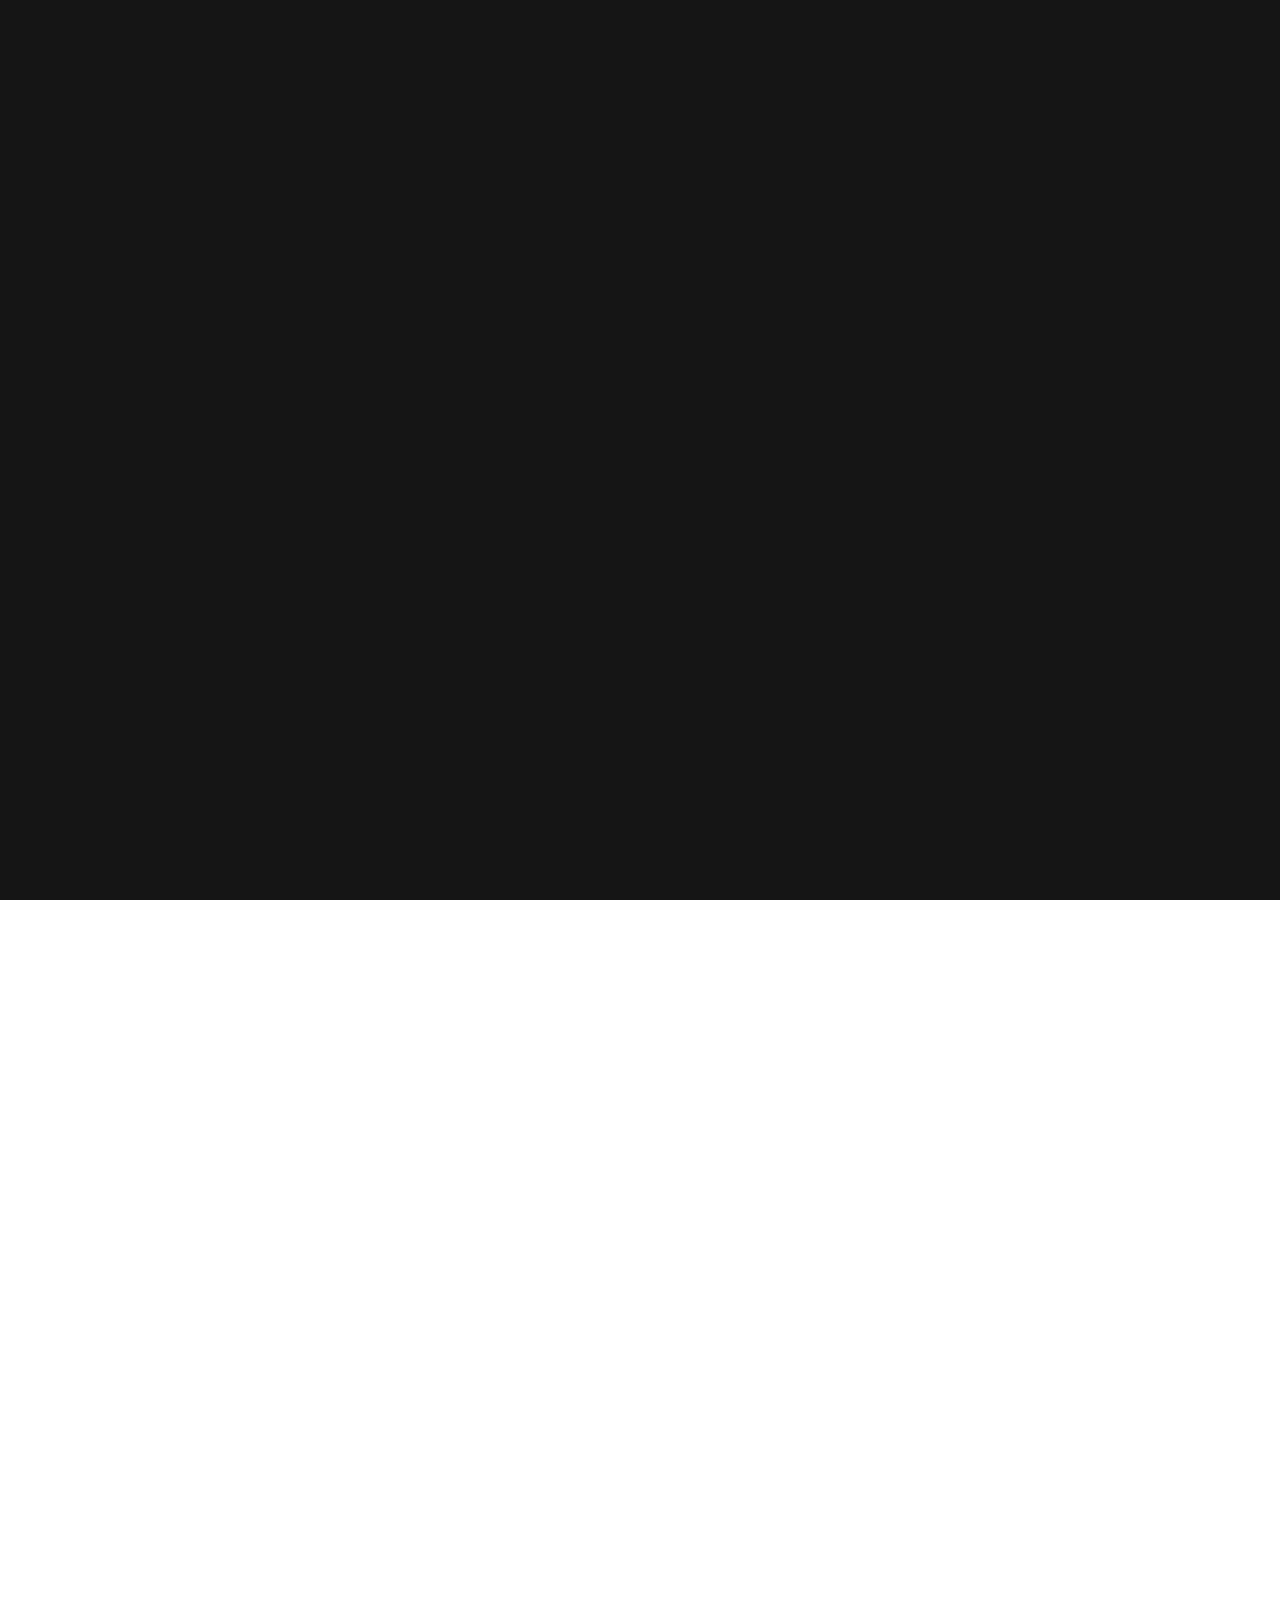
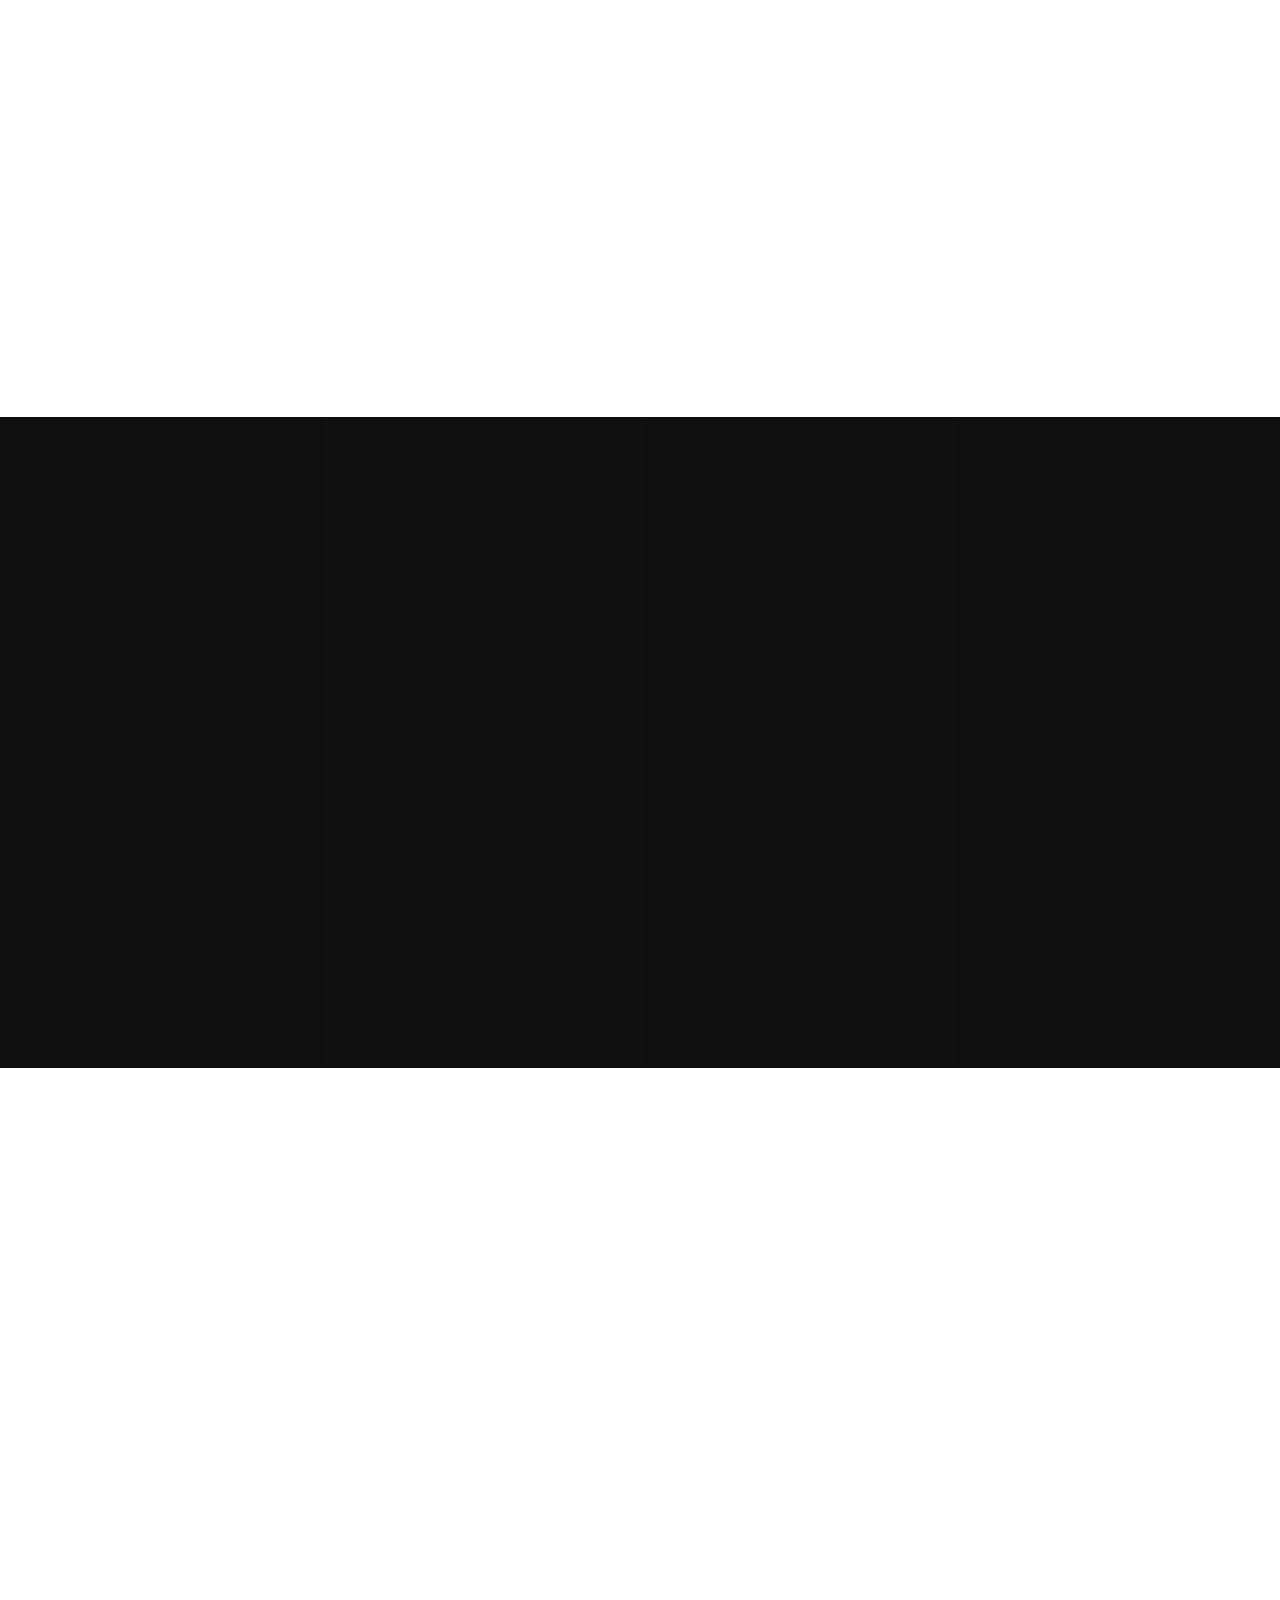
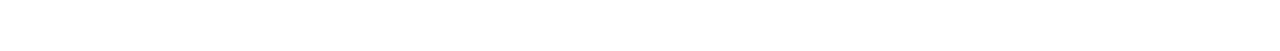
==== index.html @ 9ad15f2d "pdf test" ====
<!DOCTYPE html>
<html class="no-js" lang="en">
<head>

    <!--- basic page needs
    ================================================== -->
    <meta charset="utf-8">
    <title>BusDine</title>
    <meta name="description" content="">
    <meta name="author" content="">

    <!-- mobile specific metas
    ================================================== -->
    <meta name="viewport" content="width=device-width, initial-scale=1">

    <!-- CSS
    ================================================== -->
    <link rel="stylesheet" href="css/base.css">
    <link rel="stylesheet" href="css/vendor.css">
    <link rel="stylesheet" href="css/main.css">

    <!-- script
    ================================================== -->
    <script src="js/modernizr.js"></script>

    <!-- favicons
    ================================================== -->
    <link rel="shortcut icon" href="favicon.ico" type="image/x-icon">
    <link rel="icon" href="favicon.ico" type="image/x-icon">

</head>


<body id="top">
    
    <!-- preloader
    ================================================== -->
    <div id="preloader">
        <div id="loader" class="dots-jump">
            <div></div>
            <div></div>
            <div></div>
        </div>
    </div>

    <!-- header
    ================================================== -->
    <header class="s-header">

        <div class="header-logo">
            <a class="site-logo" href="index.html">
                <img src="images/BDLG.png" alt="Homepage">
            </a>
        </div> <!-- end header-logo -->

        <nav class="header-nav">

            <a href="#0" class="header-nav__close" title="close"><span>Close</span></a>

            <h3>Navigate to</h3>

            <div class="header-nav__content">
                
                <ul class="header-nav__list">
                    <li><a class="smoothscroll"  href="#home" title="home">Home</a></li>
                    <li><a class="smoothscroll"  href="#about" title="about">About</a></li>
                    <!-- <li><a class="smoothscroll"  href="#services" title="services">Services</a></li>
                    <li><a class="smoothscroll"  href="#works" title="works">Works</a></li> -->
                    <li><a class="smoothscroll"  href="#contact" title="contact">Contact</a></li>
                </ul>
    
                <p>BusDine is a mobile app by which bus passengers can order a tasty meal during their journey.</p>
    
                <ul class="header-nav__social">



                 
                    <li>
                        <a href="https://www.linkedin.com/company/busdine/"><i class="fab fa-linkedin" aria-hidden="true"></i></a>
                    </li>
                    <li>
                        <a href="https://www.instagram.com/bus.dine/"><i class="fab fa-instagram" aria-hidden="true"></i></a>
                    </li>
                    <li>
                        <a href="mailto:info.busdine@gmail.com"><i class="fas fa-envelope" aria-hidden="true"></i>
                        </li>
                            <li>
                                <a href="tel:+491792327115"><i class="fas fa-phone-square" aria-hidden="true"></i></a>
                            </li>

                </ul>

            </div> <!-- end header-nav__content -->

        </nav> <!-- end header-nav -->

        <a class="header-menu-toggle" href="#0">
            <span class="header-menu-icon"></span>
        </a>

    </header> <!-- end s-header -->


    <!-- home
    ================================================== -->
    <section id="home" class="s-home page-hero target-section" data-parallax="scroll" data-image-src="images/busback.jpg" data-natural-width=3000 data-natural-height=2000 data-position-y=center>

        <div class="grid-overlay">
            <div></div>
        </div>

        <div class="home-content">

            <div class="row home-content__main">

                <h1>
                BusDine
                </h1>

                <h3>
                Order and enjoy a tasty meal on the bus!
                </h3>
               

                <div class="home-content__video">
                    <a class="video-link" href="https://www.youtube.com/watch?v=EPFiSe6zb9E" data-lity>
                        <span class="video-icon"></span>
                       
                    </a>
                </div>
                <h5>
                    LAUNCHING JANUARY 2021 IN GERMANY
                    </h5>

                <div class="home-content__button">
                    <a href="#about" class="smoothscroll btn btn--primary btn--large">
                        More About Us
                    </a>
                    <!-- <a href="#contact" class="smoothscroll btn btn--large"> -->
                        <a href="res/pitchdeck.pdf" target="_blank" class="smoothscroll btn btn--large">

                        Let's Talk
                    </a>
                </div>

            </div> <!-- end home-content__main -->

            <div class="home-content__scroll">
                <a href="#about" class="scroll-link smoothscroll">
                 
                </a>
            </div>

        </div> <!-- end home-content -->

        <ul class="home-social">
            <li>
                <a href="tel:+491792327115"><i class="fas fa-phone-square" aria-hidden="true"></i><span>Phone</span></a>
            </li>
            <li>
                <a href="https://www.linkedin.com/company/busdine/"><i class="fab fa-linkedin" aria-hidden="true"></i><span>LinkedIn</span></a>
            </li>
            <li>
                <a href="https://www.instagram.com/bus.dine/"><i class="fab fa-instagram" aria-hidden="true"></i><span>Instagram</span></a>
            </li>
            <li>
                <a href="mailto:info.busdine@gmail.com"><i class="fas fa-envelope" aria-hidden="true"></i><span>Email</span></a>
            </li>
            <!-- <li>
                <a href="#0"><i class="fab fa-dribbble" aria-hidden="true"></i><span>Dribbble</span></a>
            </li> -->
        </ul> <!-- end home-social -->

    </section> <!-- end s-home -->


    <!-- about
    ================================================== -->
    <section id="about" class="s-about target-section">

        <div class="row section-header bit-narrow" data-aos="fade-up">
            <div class="col-full">
                <h3 class="subhead">What is BusDine?</h3>
                <h1 class="display-1">
                    BusDine is a mobile app by which bus passengers can order a tasty meal during their journey.
                </h1>
            </div>
        </div> <!-- end section-header -->



        <div class="row bit-narrow">
                
            <div class="about-process process block-1-2 block-tab-full">

                <div class="col-block item-process" data-aos="fade-up">
                    <div class="item-process__text">
                        <h4 class="item-title">Add you bus booking number</h4>
                        <p>
                        We require your bus booking number in order to recommend you restaurants near to your upcoming bus stops.
                        
                        </p>
                    </div>
                </div>
                <div class="col-block item-process" data-aos="fade-up">
                    <div class="item-process__text">
                        <h4 class="item-title">Choose what you like to eat </h4>
                        <p>
                        Choose from a large variety of cusines such as Italian, Chinese, Mexican, Indian, American, Turkish, Japanese etc.
                        </p>
                    </div>
                </div>
                <div class="col-block item-process" data-aos="fade-up">
                    <div class="item-process__text">
                        <h4 class="item-title">Order and wait till next bus stop</h4>
                        <p>
                       Order the meal and our partner restaurant will  freshly start preparing your order.
                        </p>
                    </div>
                </div>
                <div class="col-block item-process" data-aos="fade-up">
                    <div class="item-process__text">
                        <h4 class="item-title">Get your meal and enjoy</h4>
                        <p>
                        BusDine will deliver your meal at the bus stop you choose. Grab your meal and enjoy it on your ride ahead.
                        </p>
                    </div>
                </div>

            </div> <!-- end process -->

        </div> <!-- end row -->

    </section> <!-- end s-about -->



    <!-- clients
    ================================================== -->
    <section id="clients" class="s-clients target-section darker">

        <div class="grid-overlay">
            <div></div>
        </div>

        <div class="row section-header text-center narrow" data-aos="fade-up">
                <div class="col-full">
             
                    <h1 class="display-2">Launching on 6 bus routes and 17 cities across Germany</h1>
                </div>
        </div> 
        
        <!-- end section-header -->

        <div class="row clients-wrap" data-aos="fade-up">
            <div class="col-twelve">
                <ul class="clients">
                    <li><a href="#0">Bremen</a></li>
                    <li><a href="#0">Osnabrück</a></li>
                    <li><a href="#0">Hannover</a></li>
                    <li><a href="#0">Münster</a></li>
                    <li><a href="#0">Essen</a></li>
                    <li><a href="#0">Bochum</a></li>
                    <li><a href="#0">Hagen</a></li>
                    <li><a href="#0">Leverkusen</a></li>
                    <li><a href="#0">Regensburg</a></li>
                    <li><a href="#0">Nuremburg</a></li>
                    <li><a href="#0">Augsburg</a></li>
                    <li><a href="#0">Leipzig</a></li>
                    <li><a href="#0">Darmstadt</a></li>
                    <li><a href="#0">Heilbronn</a></li>
                    <li><a href="#0">Kornwestheim</a></li>
                    <li><a href="#0">Stuttgart</a></li>
                    <li><a href="#0">Hof</a></li>

                     
                    
                    
                    
                    
                    
                    
                    
                </ul>
            </div>
        </div>

    </section> <!-- end s-clients -->


    <!-- contact
    ================================================== -->
    <section id="contact" class="s-contact target-section">

            <div class="grid-overlay">
                <div></div>
            </div>

        <div class="row section-header narrow" data-aos="fade-up">
            <div class="col-full">
                <h3 class="subhead-3">Contact us</h3>
                <h1 class="display-3">We look forward to speaking with you.</h1>


                <h1 class="display-4">info.busdine@gmail.com </h1>
                <h1 class="display-4">+49 1792327115 </h1>

                
                <div class="home-content__button">
                    <a href="mailto:info.busdine@gmail.com" class="smoothscroll btn btn--primary btn--large">
                        Join as partner
                    </a>
                   
                    <a href="mailto:info.busdine@gmail.com" class="smoothscroll btn  btn--large">
                        Invest in Busdine
                    </a>

                    
                </div>

                
                
                
            </div>
            
        </div> <!-- end section-header -->

        <div class="row contact-main" data-aos="fade-up">
            <div class="col-full">

            </div>
        </div>

    </section> 
    <!-- end s-contact -->




    <!-- Java Script
    ================================================== -->
    <script src="js/jquery-3.2.1.min.js"></script>
    <script src="js/plugins.js"></script>
    <script src="js/main.js"></script>

</body>
---- css/base.css ----
/* =================================================================== 
 *
 *  Sublime v1.0 Base Stylesheet
 *  06-10-2018
 *  ------------------------------------------------------------------
 *
 *  TOC:
 *  # imports 
 *  # normalize  
 *  # basic/base setup styles
 *    ## Media
 *    ## Typography resets 
 *    ## links
 *    ## inputs
 *  # grid
 *    ## medium size devices
 *    ## tablets
 *    ## mobile devices
 *    ## small mobile devices
 *  # block grids
 *    ## medium size devices
 *    ## tablets
 *    ## mobile devices
 *  # MISC
 *
 * =================================================================== */


/* ===================================================================
 * # imports 
 *
 * ------------------------------------------------------------------- */
@import url("https://fonts.googleapis.com/css?family=Montserrat:400,500,600,700|Nunito+Sans:300,400,400i,600,600i,700,700i");
@import url("micons/micons.css");
@import url("font-awesome/css/fontawesome-all.css");


/* ===================================================================
 * # normalize
 * normalize.css v5.0.0 | MIT License |
 * github.com/necolas/normalize.css
 *
 * ------------------------------------------------------------------- */
html {
  font-family: sans-serif;
  line-height: 1.15;
  -ms-text-size-adjust: 100%;
  -webkit-text-size-adjust: 100%;
}

body {
  margin: 0;
}

article,
aside,
footer,
header,
nav,
section {
  display: block;
}

h1 {
  font-size: 2em;
  margin: 0.67em 0;
}

figcaption,
figure,
main {
  display: block;
}

figure {
  margin: 1em 40px;
}

hr {
  box-sizing: content-box;
  height: 0;
  overflow: visible;
}

pre {
  font-family: monospace, monospace;
  font-size: 1em;
}

a {
  background-color: transparent;
  -webkit-text-decoration-skip: objects;
}

a:active,
a:hover {
  outline-width: 0;
}

abbr[title] {
  border-bottom: none;
  text-decoration: underline;
  text-decoration: underline dotted;
}

b,
strong {
  font-weight: inherit;
}

b,
strong {
  font-weight: bolder;
}

code,
kbd,
samp {
  font-family: monospace, monospace;
  font-size: 1em;
}

dfn {
  font-style: italic;
}

mark {
  background-color: #ff0;
  color: #000;
}

small {
  font-size: 80%;
}

sub,
sup {
  font-size: 75%;
  line-height: 0;
  position: relative;
  vertical-align: baseline;
}

sub {
  bottom: -0.25em;
}

sup {
  top: -0.5em;
}

audio,
video {
  display: inline-block;
}

audio:not([controls]) {
  display: none;
  height: 0;
}

img {
  border-style: none;
}

svg:not(:root) {
  overflow: hidden;
}

button,
input,
optgroup,
select,
textarea {
  font-family: sans-serif;
  font-size: 100%;
  line-height: 1.15;
  margin: 0;
}

button,
input {
  overflow: visible;
}

button,
select {
  text-transform: none;
}

button,
html [type="button"],
[type="reset"],
[type="submit"] {
  -webkit-appearance: button;
}

button::-moz-focus-inner,
[type="button"]::-moz-focus-inner,
[type="reset"]::-moz-focus-inner,
[type="submit"]::-moz-focus-inner {
  border-style: none;
  padding: 0;
}

button:-moz-focusring,
[type="button"]:-moz-focusring,
[type="reset"]:-moz-focusring,
[type="submit"]:-moz-focusring {
  outline: 1px dotted ButtonText;
}

fieldset {
  border: 1px solid #c0c0c0;
  margin: 0 2px;
  padding: 0.35em 0.625em 0.75em;
}

legend {
  box-sizing: border-box;
  color: inherit;
  display: table;
  max-width: 100%;
  padding: 0;
  white-space: normal;
}

progress {
  display: inline-block;
  vertical-align: baseline;
}

textarea {
  overflow: auto;
}

[type="checkbox"],
[type="radio"] {
  box-sizing: border-box;
  padding: 0;
}

[type="number"]::-webkit-inner-spin-button,
[type="number"]::-webkit-outer-spin-button {
  height: auto;
}

[type="search"] {
  -webkit-appearance: textfield;
  outline-offset: -2px;
}

[type="search"]::-webkit-search-cancel-button,
[type="search"]::-webkit-search-decoration {
  -webkit-appearance: none;
}

::-webkit-file-upload-button {
  -webkit-appearance: button;
  font: inherit;
}

details,
menu {
  display: block;
}

summary {
  display: list-item;
}

canvas {
  display: inline-block;
}

template {
  display: none;
}

[hidden] {
  display: none;
}


/* ===================================================================
 * # basic/base setup styles
 *
 * ------------------------------------------------------------------- */
html {
  font-size: 62.5%;
  box-sizing: border-box;
}

*,
*::before,
*::after {
  box-sizing: inherit;
}

body {
  font-weight: normal;
  line-height: 1;
  word-wrap: break-word;
  text-rendering: optimizeLegibility;
  -webkit-overflow-scrolling: touch;
  -webkit-text-size-adjust: none;
}

body,
input,
button {
  -moz-osx-font-smoothing: grayscale;
  -webkit-font-smoothing: antialiased;
}

/* ------------------------------------------------------------------- 
 * ## Media
 * ------------------------------------------------------------------- */
img,
video {
  max-width: 100%;
  height: auto;
}

/* ------------------------------------------------------------------- 
 * ## Typography resets 
 * ------------------------------------------------------------------- */
div, dl, dt, dd, ul, ol, li, h1, h2, h3, h4, h5, h6, pre, form, p, blockquote, th, td {
  margin: 0;
  padding: 0;
}

h1, h2, h3, h4, h5, h6 {
  -webkit-font-smoothing: auto;
  -webkit-font-smoothing: antialiased;
  -webkit-font-variant-ligatures: common-ligatures;
  -moz-font-variant-ligatures: common-ligatures;
  font-variant-ligatures: common-ligatures;
  text-rendering: optimizeLegibility;
}

em,
i {
  font-style: italic;
  line-height: inherit;
}

strong,
b {
  font-weight: bold;
  line-height: inherit;
}

small {
  font-size: 60%;
  line-height: inherit;
}

ol,
ul {
  list-style: none;
}

li {
  display: block;
}

/* ------------------------------------------------------------------- 
 * ## links
 * ------------------------------------------------------------------- */
a {
  text-decoration: none;
  line-height: inherit;
}

a img {
  border: none;
}

/* ------------------------------------------------------------------- 
 * ## inputs
 * ------------------------------------------------------------------- */
fieldset {
  margin: 0;
  padding: 0;
}

input[type="email"],
input[type="number"],
input[type="search"],
input[type="text"],
input[type="tel"],
input[type="url"],
input[type="password"],
textarea {
  -webkit-appearance: none;
  -moz-appearance: none;
  -ms-appearance: none;
  -o-appearance: none;
  appearance: none;
}


/* ===================================================================
 * # grid
 *
 * ------------------------------------------------------------------- */
.row {
  width: 89%;
  max-width: 1200px;
  margin: 0 auto;
}

.row:after {
  content: "";
  display: table;
  clear: both;
}

.row .row {
  width: auto;
  max-width: none;
  margin-left: -20px;
  margin-right: -20px;
}

/* column blocks
 * -------------------------------------- */
[class*="col-"] {
  float: left;
  padding: 0 20px;
}

[class*="col-"] + [class*="col-"].end {
  float: right;
}

.collapse > [class*="col-"],
[class*="col-"].collapse {
  padding: 0;
}

/* column width classes 
 * -------------------------------------- */
.col-one {
  width: 8.33333%;
}

.col-two,
.col-1-6 {
  width: 16.66667%;
}

.col-three,
.col-1-4 {
  width: 25%;
}

.col-four,
.col-1-3 {
  width: 33.33333%;
}

.col-five {
  width: 41.66667%;
}

.col-six,
.col-1-2 {
  width: 50%;
}

.col-seven {
  width: 58.33333%;
}

.col-eight,
.col-2-3 {
  width: 66.66667%;
}

.col-nine,
.col-3-4 {
  width: 75%;
}

.col-ten,
.col-5-6 {
  width: 83.33333%;
}

.col-eleven {
  width: 91.66667%;
}

.col-twelve,
.col-full {
  width: 100%;
}

/* ------------------------------------------------------------------- 
 * ## medium size devices
 * ------------------------------------------------------------------- */
@media only screen and (max-width:1200px) {
  .row .row {
    margin-left: -15px;
    margin-right: -15px;
  }

  [class*="col-"] {
    padding: 0 15px;
  }

  .md-two,
  .md-1-6 {
    width: 16.66667%;
  }

  .md-one {
    width: 8.33333%;
  }

  .md-three,
  .md-1-4 {
    width: 25%;
  }

  .md-four,
  .md-1-3 {
    width: 33.33333%;
  }

  .md-five {
    width: 41.66667%;
  }

  .md-six,
  .md-1-2 {
    width: 50%;
  }

  .md-seven {
    width: 58.33333%;
  }

  .md-eight,
  .md-2-3 {
    width: 66.66667%;
  }

  .md-nine,
  .md-3-4 {
    width: 75%;
  }

  .md-ten,
  .md-5-6 {
    width: 83.33333%;
  }

  .md-eleven {
    width: 91.66667%;
  }

  .md-twelve,
  .md-full {
    width: 100%;
  }

}

/* ------------------------------------------------------------------- 
 * ## tablets
 * ------------------------------------------------------------------- */
@media only screen and (max-width:800px) {
  .row {
    width: 90%;
  }

  .tab-1-4 {
    width: 25%;
  }

  .tab-1-3 {
    width: 33.33333%;
  }

  .tab-1-2 {
    width: 50%;
  }

  .tab-2-3 {
    width: 66.66667%;
  }

  .tab-3-4 {
    width: 75%;
  }

  .tab-full {
    width: 100%;
  }

  .hide-on-tablet {
    display: none;
  }

}

/* ------------------------------------------------------------------- 
 * ## mobile devices
 * ------------------------------------------------------------------- */
@media only screen and (max-width:600px) {
  .row {
    width: auto;
    padding-left: 25px;
    padding-right: 25px;
  }

  .row .row {
    margin-left: -10px;
    margin-right: -10px;
    padding-left: 0;
    padding-right: 0;
  }

  [class*="col-"] {
    padding: 0 10px;
  }

  .mob-1-4 {
    width: 25%;
  }

  .mob-1-3 {
    width: 33.33333%;
  }

  .mob-1-2 {
    width: 50%;
  }

  .mob-2-3 {
    width: 66.66667%;
  }

  .mob-3-4 {
    width: 75%;
  }

  .mob-full {
    width: 100%;
  }

  .hide-on-mobile {
    display: none;
  }

}

/* ------------------------------------------------------------------- 
 * ## small mobile devices
 * ------------------------------------------------------------------- */

/* stack columns on small mobile devices
 * ------------------------------------------------------------------- */
@media only screen and (max-width:400px) {
  .row .row {
    margin-left: 0;
    margin-right: 0;
  }

  [class*="col-"]:not(.col-block) {
    width: 100% !important;
    float: none !important;
    clear: both !important;
    margin-left: 0;
    margin-right: 0;
    padding: 0;
  }

  [class*="col-"] + [class*="col-"].end {
    float: none;
  }

  .stack .col-block {
    width: 100% !important;
    float: none !important;
    clear: both !important;
    margin-left: 0;
    margin-right: 0;
  }

}


/* ===================================================================
 * # block grids
 * ------------------------------------------------------------------- */

/*   Equally-sized columns define at row level
 * ------------------------------------------------------------------- */
[class*="block-"]:after {
  content: "";
  display: table;
  clear: both;
}

.block-1-6 .col-block {
  width: 16.66667%;
}

.block-1-5 .col-block {
  width: 20%;
}

.block-1-4 .col-block {
  width: 25%;
}

.block-1-3 .col-block {
  width: 33.33333%;
}

.block-1-2 .col-block {
  width: 50%;
}

/**
 * Clearing for block grid columns. Allow columns with 
 * different heights to align properly.
 */
.block-1-6 .col-block:nth-child(6n+1),
.block-1-5 .col-block:nth-child(5n+1),
.block-1-4 .col-block:nth-child(4n+1),
.block-1-3 .col-block:nth-child(3n+1),
.block-1-2 .col-block:nth-child(2n+1) {
  clear: both;
}

/* ------------------------------------------------------------------- 
 * ## medium size devices
 * ------------------------------------------------------------------- */
@media only screen and (max-width:1200px) {
  .block-m-1-6 .col-block {
    width: 16.66667%;
  }

  .block-m-1-5 .col-block {
    width: 20%;
  }

  .block-m-1-4 .col-block {
    width: 25%;
  }

  .block-m-1-3 .col-block {
    width: 33.33333%;
  }

  .block-m-1-2 .col-block {
    width: 50%;
  }

  .block-m-full .col-block {
    width: 100%;
    clear: both;
  }

  [class*="block-m-"] .col-block:nth-child(n) {
    clear: none;
  }

  .block-m-1-6 .col-block:nth-child(6n+1),
  .block-m-1-5 .col-block:nth-child(5n+1),
  .block-m-1-4 .col-block:nth-child(4n+1),
  .block-m-1-3 .col-block:nth-child(3n+1),
  .block-m-1-2 .col-block:nth-child(2n+1) {
    clear: both;
  }

}

/* ------------------------------------------------------------------- 
 * ## tablets
 * ------------------------------------------------------------------- */
@media only screen and (max-width:800px) {
  .block-tab-1-6 .col-block {
    width: 16.66667%;
  }

  .block-tab-1-5 .col-block {
    width: 20%;
  }

  .block-tab-1-4 .col-block {
    width: 25%;
  }

  .block-tab-1-3 .col-block {
    width: 33.33333%;
  }

  .block-tab-1-2 .col-block {
    width: 50%;
  }

  .block-tab-full .col-block {
    width: 100%;
    clear: both;
  }

  [class*="block-tab-"] .col-block:nth-child(n) {
    clear: none;
  }

  .block-tab-1-6 .col-block:nth-child(6n+1),
  .block-tab-1-5 .col-block:nth-child(5n+1),
  .block-tab-1-4 .col-block:nth-child(4n+1),
  .block-tab-1-3 .col-block:nth-child(3n+1),
  .block-tab-1-2 .col-block:nth-child(2n+1) {
    clear: both;
  }

}

/* ------------------------------------------------------------------- 
 * ## mobile devices
 * ------------------------------------------------------------------- */
@media only screen and (max-width:600px) {
  .block-mob-1-6 .col-block {
    width: 16.66667%;
  }

  .block-mob-1-5 .col-block {
    width: 20%;
  }

  .block-mob-1-4 .col-block {
    width: 25%;
  }

  .block-mob-1-3 .col-block {
    width: 33.33333%;
  }

  .block-mob-1-2 .col-block {
    width: 50%;
  }

  .block-mob-full .col-block {
    width: 100%;
    clear: both;
  }

  [class*="block-mob-"] .col-block:nth-child(n) {
    clear: none;
  }

  .block-mob-1-6 .col-block:nth-child(6n+1),
  .block-mob-1-5 .col-block:nth-child(5n+1),
  .block-mob-1-4 .col-block:nth-child(4n+1),
  .block-mob-1-3 .col-block:nth-child(3n+1),
  .block-mob-1-2 .col-block:nth-child(2n+1) {
    clear: both;
  }

}


/* ===================================================================
 * # MISC
 *
 * ------------------------------------------------------------------- */
.group:after {
  content: "";
  display: table;
  clear: both;
}

/* Misc Helper Styles
 * -------------------------------------- */
.is-hidden {
  display: none;
}

.is-invisible {
  visibility: hidden;
}

.antialiased {
  -webkit-font-smoothing: antialiased;
  -moz-osx-font-smoothing: grayscale;
}

.overflow-hidden {
  overflow: hidden;
}

.remove-bottom {
  margin-bottom: 0;
}

.half-bottom {
  margin-bottom: 1.5rem !important;
}

.add-bottom {
  margin-bottom: 3rem !important;
}

.no-border {
  border: none;
}

.full-width {
  width: 100%;
}

.text-center {
  text-align: center;
}

.text-left {
  text-align: left;
}

.text-right {
  text-align: right;
}

.pull-left {
  float: left;
}

.pull-right {
  float: right;
}

.align-center {
  margin-left: auto;
  margin-right: auto;
  text-align: center;
}

/*# sourceMappingURL=base.css.map */
---- css/vendor.css ----
/* =================================================================== 
 *
 *  Sublime v1.0 Vendor/Third Party CSS 
 *  06-10-2018
 *  ------------------------------------------------------------------
 *
 *  TOC:
 *  # animate on scroll
 *  # slick slider
 *  # lity
 *  # PhotoSwipe main CSS
 *  # PhotoSwipe Skin
 *
 * =================================================================== */


/* ===================================================================
 * # animate on scroll 
 * https://michalsnik.github.io/aos/
 * ------------------------------------------------------------------- */
[data-aos][data-aos][data-aos-duration='50'],
body[data-aos-duration='50'] [data-aos] {
  transition-duration: 50ms;
}

[data-aos][data-aos][data-aos-delay='50'],
body[data-aos-delay='50'] [data-aos] {
  transition-delay: 0;
}

[data-aos][data-aos][data-aos-delay='50'].aos-animate,
body[data-aos-delay='50'] [data-aos].aos-animate {
  transition-delay: 50ms;
}

[data-aos][data-aos][data-aos-duration='100'],
body[data-aos-duration='100'] [data-aos] {
  transition-duration: .1s;
}

[data-aos][data-aos][data-aos-delay='100'],
body[data-aos-delay='100'] [data-aos] {
  transition-delay: 0;
}

[data-aos][data-aos][data-aos-delay='100'].aos-animate,
body[data-aos-delay='100'] [data-aos].aos-animate {
  transition-delay: .1s;
}

[data-aos][data-aos][data-aos-duration='150'],
body[data-aos-duration='150'] [data-aos] {
  transition-duration: .15s;
}

[data-aos][data-aos][data-aos-delay='150'],
body[data-aos-delay='150'] [data-aos] {
  transition-delay: 0;
}

[data-aos][data-aos][data-aos-delay='150'].aos-animate,
body[data-aos-delay='150'] [data-aos].aos-animate {
  transition-delay: .15s;
}

[data-aos][data-aos][data-aos-duration='200'],
body[data-aos-duration='200'] [data-aos] {
  transition-duration: .2s;
}

[data-aos][data-aos][data-aos-delay='200'],
body[data-aos-delay='200'] [data-aos] {
  transition-delay: 0;
}

[data-aos][data-aos][data-aos-delay='200'].aos-animate,
body[data-aos-delay='200'] [data-aos].aos-animate {
  transition-delay: .2s;
}

[data-aos][data-aos][data-aos-duration='250'],
body[data-aos-duration='250'] [data-aos] {
  transition-duration: .25s;
}

[data-aos][data-aos][data-aos-delay='250'],
body[data-aos-delay='250'] [data-aos] {
  transition-delay: 0;
}

[data-aos][data-aos][data-aos-delay='250'].aos-animate,
body[data-aos-delay='250'] [data-aos].aos-animate {
  transition-delay: .25s;
}

[data-aos][data-aos][data-aos-duration='300'],
body[data-aos-duration='300'] [data-aos] {
  transition-duration: .3s;
}

[data-aos][data-aos][data-aos-delay='300'],
body[data-aos-delay='300'] [data-aos] {
  transition-delay: 0;
}

[data-aos][data-aos][data-aos-delay='300'].aos-animate,
body[data-aos-delay='300'] [data-aos].aos-animate {
  transition-delay: .3s;
}

[data-aos][data-aos][data-aos-duration='350'],
body[data-aos-duration='350'] [data-aos] {
  transition-duration: .35s;
}

[data-aos][data-aos][data-aos-delay='350'],
body[data-aos-delay='350'] [data-aos] {
  transition-delay: 0;
}

[data-aos][data-aos][data-aos-delay='350'].aos-animate,
body[data-aos-delay='350'] [data-aos].aos-animate {
  transition-delay: .35s;
}

[data-aos][data-aos][data-aos-duration='400'],
body[data-aos-duration='400'] [data-aos] {
  transition-duration: .4s;
}

[data-aos][data-aos][data-aos-delay='400'],
body[data-aos-delay='400'] [data-aos] {
  transition-delay: 0;
}

[data-aos][data-aos][data-aos-delay='400'].aos-animate,
body[data-aos-delay='400'] [data-aos].aos-animate {
  transition-delay: .4s;
}

[data-aos][data-aos][data-aos-duration='450'],
body[data-aos-duration='450'] [data-aos] {
  transition-duration: .45s;
}

[data-aos][data-aos][data-aos-delay='450'],
body[data-aos-delay='450'] [data-aos] {
  transition-delay: 0;
}

[data-aos][data-aos][data-aos-delay='450'].aos-animate,
body[data-aos-delay='450'] [data-aos].aos-animate {
  transition-delay: .45s;
}

[data-aos][data-aos][data-aos-duration='500'],
body[data-aos-duration='500'] [data-aos] {
  transition-duration: .5s;
}

[data-aos][data-aos][data-aos-delay='500'],
body[data-aos-delay='500'] [data-aos] {
  transition-delay: 0;
}

[data-aos][data-aos][data-aos-delay='500'].aos-animate,
body[data-aos-delay='500'] [data-aos].aos-animate {
  transition-delay: .5s;
}

[data-aos][data-aos][data-aos-duration='550'],
body[data-aos-duration='550'] [data-aos] {
  transition-duration: .55s;
}

[data-aos][data-aos][data-aos-delay='550'],
body[data-aos-delay='550'] [data-aos] {
  transition-delay: 0;
}

[data-aos][data-aos][data-aos-delay='550'].aos-animate,
body[data-aos-delay='550'] [data-aos].aos-animate {
  transition-delay: .55s;
}

[data-aos][data-aos][data-aos-duration='600'],
body[data-aos-duration='600'] [data-aos] {
  transition-duration: .6s;
}

[data-aos][data-aos][data-aos-delay='600'],
body[data-aos-delay='600'] [data-aos] {
  transition-delay: 0;
}

[data-aos][data-aos][data-aos-delay='600'].aos-animate,
body[data-aos-delay='600'] [data-aos].aos-animate {
  transition-delay: .6s;
}

[data-aos][data-aos][data-aos-duration='650'],
body[data-aos-duration='650'] [data-aos] {
  transition-duration: .65s;
}

[data-aos][data-aos][data-aos-delay='650'],
body[data-aos-delay='650'] [data-aos] {
  transition-delay: 0;
}

[data-aos][data-aos][data-aos-delay='650'].aos-animate,
body[data-aos-delay='650'] [data-aos].aos-animate {
  transition-delay: .65s;
}

[data-aos][data-aos][data-aos-duration='700'],
body[data-aos-duration='700'] [data-aos] {
  transition-duration: .7s;
}

[data-aos][data-aos][data-aos-delay='700'],
body[data-aos-delay='700'] [data-aos] {
  transition-delay: 0;
}

[data-aos][data-aos][data-aos-delay='700'].aos-animate,
body[data-aos-delay='700'] [data-aos].aos-animate {
  transition-delay: .7s;
}

[data-aos][data-aos][data-aos-duration='750'],
body[data-aos-duration='750'] [data-aos] {
  transition-duration: .75s;
}

[data-aos][data-aos][data-aos-delay='750'],
body[data-aos-delay='750'] [data-aos] {
  transition-delay: 0;
}

[data-aos][data-aos][data-aos-delay='750'].aos-animate,
body[data-aos-delay='750'] [data-aos].aos-animate {
  transition-delay: .75s;
}

[data-aos][data-aos][data-aos-duration='800'],
body[data-aos-duration='800'] [data-aos] {
  transition-duration: .8s;
}

[data-aos][data-aos][data-aos-delay='800'],
body[data-aos-delay='800'] [data-aos] {
  transition-delay: 0;
}

[data-aos][data-aos][data-aos-delay='800'].aos-animate,
body[data-aos-delay='800'] [data-aos].aos-animate {
  transition-delay: .8s;
}

[data-aos][data-aos][data-aos-duration='850'],
body[data-aos-duration='850'] [data-aos] {
  transition-duration: .85s;
}

[data-aos][data-aos][data-aos-delay='850'],
body[data-aos-delay='850'] [data-aos] {
  transition-delay: 0;
}

[data-aos][data-aos][data-aos-delay='850'].aos-animate,
body[data-aos-delay='850'] [data-aos].aos-animate {
  transition-delay: .85s;
}

[data-aos][data-aos][data-aos-duration='900'],
body[data-aos-duration='900'] [data-aos] {
  transition-duration: .9s;
}

[data-aos][data-aos][data-aos-delay='900'],
body[data-aos-delay='900'] [data-aos] {
  transition-delay: 0;
}

[data-aos][data-aos][data-aos-delay='900'].aos-animate,
body[data-aos-delay='900'] [data-aos].aos-animate {
  transition-delay: .9s;
}

[data-aos][data-aos][data-aos-duration='950'],
body[data-aos-duration='950'] [data-aos] {
  transition-duration: .95s;
}

[data-aos][data-aos][data-aos-delay='950'],
body[data-aos-delay='950'] [data-aos] {
  transition-delay: 0;
}

[data-aos][data-aos][data-aos-delay='950'].aos-animate,
body[data-aos-delay='950'] [data-aos].aos-animate {
  transition-delay: .95s;
}

[data-aos][data-aos][data-aos-duration='1000'],
body[data-aos-duration='1000'] [data-aos] {
  transition-duration: 1s;
}

[data-aos][data-aos][data-aos-delay='1000'],
body[data-aos-delay='1000'] [data-aos] {
  transition-delay: 0;
}

[data-aos][data-aos][data-aos-delay='1000'].aos-animate,
body[data-aos-delay='1000'] [data-aos].aos-animate {
  transition-delay: 1s;
}

[data-aos][data-aos][data-aos-duration='1050'],
body[data-aos-duration='1050'] [data-aos] {
  transition-duration: 1.05s;
}

[data-aos][data-aos][data-aos-delay='1050'],
body[data-aos-delay='1050'] [data-aos] {
  transition-delay: 0;
}

[data-aos][data-aos][data-aos-delay='1050'].aos-animate,
body[data-aos-delay='1050'] [data-aos].aos-animate {
  transition-delay: 1.05s;
}

[data-aos][data-aos][data-aos-duration='1100'],
body[data-aos-duration='1100'] [data-aos] {
  transition-duration: 1.1s;
}

[data-aos][data-aos][data-aos-delay='1100'],
body[data-aos-delay='1100'] [data-aos] {
  transition-delay: 0;
}

[data-aos][data-aos][data-aos-delay='1100'].aos-animate,
body[data-aos-delay='1100'] [data-aos].aos-animate {
  transition-delay: 1.1s;
}

[data-aos][data-aos][data-aos-duration='1150'],
body[data-aos-duration='1150'] [data-aos] {
  transition-duration: 1.15s;
}

[data-aos][data-aos][data-aos-delay='1150'],
body[data-aos-delay='1150'] [data-aos] {
  transition-delay: 0;
}

[data-aos][data-aos][data-aos-delay='1150'].aos-animate,
body[data-aos-delay='1150'] [data-aos].aos-animate {
  transition-delay: 1.15s;
}

[data-aos][data-aos][data-aos-duration='1200'],
body[data-aos-duration='1200'] [data-aos] {
  transition-duration: 1.2s;
}

[data-aos][data-aos][data-aos-delay='1200'],
body[data-aos-delay='1200'] [data-aos] {
  transition-delay: 0;
}

[data-aos][data-aos][data-aos-delay='1200'].aos-animate,
body[data-aos-delay='1200'] [data-aos].aos-animate {
  transition-delay: 1.2s;
}

[data-aos][data-aos][data-aos-duration='1250'],
body[data-aos-duration='1250'] [data-aos] {
  transition-duration: 1.25s;
}

[data-aos][data-aos][data-aos-delay='1250'],
body[data-aos-delay='1250'] [data-aos] {
  transition-delay: 0;
}

[data-aos][data-aos][data-aos-delay='1250'].aos-animate,
body[data-aos-delay='1250'] [data-aos].aos-animate {
  transition-delay: 1.25s;
}

[data-aos][data-aos][data-aos-duration='1300'],
body[data-aos-duration='1300'] [data-aos] {
  transition-duration: 1.3s;
}

[data-aos][data-aos][data-aos-delay='1300'],
body[data-aos-delay='1300'] [data-aos] {
  transition-delay: 0;
}

[data-aos][data-aos][data-aos-delay='1300'].aos-animate,
body[data-aos-delay='1300'] [data-aos].aos-animate {
  transition-delay: 1.3s;
}

[data-aos][data-aos][data-aos-duration='1350'],
body[data-aos-duration='1350'] [data-aos] {
  transition-duration: 1.35s;
}

[data-aos][data-aos][data-aos-delay='1350'],
body[data-aos-delay='1350'] [data-aos] {
  transition-delay: 0;
}

[data-aos][data-aos][data-aos-delay='1350'].aos-animate,
body[data-aos-delay='1350'] [data-aos].aos-animate {
  transition-delay: 1.35s;
}

[data-aos][data-aos][data-aos-duration='1400'],
body[data-aos-duration='1400'] [data-aos] {
  transition-duration: 1.4s;
}

[data-aos][data-aos][data-aos-delay='1400'],
body[data-aos-delay='1400'] [data-aos] {
  transition-delay: 0;
}

[data-aos][data-aos][data-aos-delay='1400'].aos-animate,
body[data-aos-delay='1400'] [data-aos].aos-animate {
  transition-delay: 1.4s;
}

[data-aos][data-aos][data-aos-duration='1450'],
body[data-aos-duration='1450'] [data-aos] {
  transition-duration: 1.45s;
}

[data-aos][data-aos][data-aos-delay='1450'],
body[data-aos-delay='1450'] [data-aos] {
  transition-delay: 0;
}

[data-aos][data-aos][data-aos-delay='1450'].aos-animate,
body[data-aos-delay='1450'] [data-aos].aos-animate {
  transition-delay: 1.45s;
}

[data-aos][data-aos][data-aos-duration='1500'],
body[data-aos-duration='1500'] [data-aos] {
  transition-duration: 1.5s;
}

[data-aos][data-aos][data-aos-delay='1500'],
body[data-aos-delay='1500'] [data-aos] {
  transition-delay: 0;
}

[data-aos][data-aos][data-aos-delay='1500'].aos-animate,
body[data-aos-delay='1500'] [data-aos].aos-animate {
  transition-delay: 1.5s;
}

[data-aos][data-aos][data-aos-duration='1550'],
body[data-aos-duration='1550'] [data-aos] {
  transition-duration: 1.55s;
}

[data-aos][data-aos][data-aos-delay='1550'],
body[data-aos-delay='1550'] [data-aos] {
  transition-delay: 0;
}

[data-aos][data-aos][data-aos-delay='1550'].aos-animate,
body[data-aos-delay='1550'] [data-aos].aos-animate {
  transition-delay: 1.55s;
}

[data-aos][data-aos][data-aos-duration='1600'],
body[data-aos-duration='1600'] [data-aos] {
  transition-duration: 1.6s;
}

[data-aos][data-aos][data-aos-delay='1600'],
body[data-aos-delay='1600'] [data-aos] {
  transition-delay: 0;
}

[data-aos][data-aos][data-aos-delay='1600'].aos-animate,
body[data-aos-delay='1600'] [data-aos].aos-animate {
  transition-delay: 1.6s;
}

[data-aos][data-aos][data-aos-duration='1650'],
body[data-aos-duration='1650'] [data-aos] {
  transition-duration: 1.65s;
}

[data-aos][data-aos][data-aos-delay='1650'],
body[data-aos-delay='1650'] [data-aos] {
  transition-delay: 0;
}

[data-aos][data-aos][data-aos-delay='1650'].aos-animate,
body[data-aos-delay='1650'] [data-aos].aos-animate {
  transition-delay: 1.65s;
}

[data-aos][data-aos][data-aos-duration='1700'],
body[data-aos-duration='1700'] [data-aos] {
  transition-duration: 1.7s;
}

[data-aos][data-aos][data-aos-delay='1700'],
body[data-aos-delay='1700'] [data-aos] {
  transition-delay: 0;
}

[data-aos][data-aos][data-aos-delay='1700'].aos-animate,
body[data-aos-delay='1700'] [data-aos].aos-animate {
  transition-delay: 1.7s;
}

[data-aos][data-aos][data-aos-duration='1750'],
body[data-aos-duration='1750'] [data-aos] {
  transition-duration: 1.75s;
}

[data-aos][data-aos][data-aos-delay='1750'],
body[data-aos-delay='1750'] [data-aos] {
  transition-delay: 0;
}

[data-aos][data-aos][data-aos-delay='1750'].aos-animate,
body[data-aos-delay='1750'] [data-aos].aos-animate {
  transition-delay: 1.75s;
}

[data-aos][data-aos][data-aos-duration='1800'],
body[data-aos-duration='1800'] [data-aos] {
  transition-duration: 1.8s;
}

[data-aos][data-aos][data-aos-delay='1800'],
body[data-aos-delay='1800'] [data-aos] {
  transition-delay: 0;
}

[data-aos][data-aos][data-aos-delay='1800'].aos-animate,
body[data-aos-delay='1800'] [data-aos].aos-animate {
  transition-delay: 1.8s;
}

[data-aos][data-aos][data-aos-duration='1850'],
body[data-aos-duration='1850'] [data-aos] {
  transition-duration: 1.85s;
}

[data-aos][data-aos][data-aos-delay='1850'],
body[data-aos-delay='1850'] [data-aos] {
  transition-delay: 0;
}

[data-aos][data-aos][data-aos-delay='1850'].aos-animate,
body[data-aos-delay='1850'] [data-aos].aos-animate {
  transition-delay: 1.85s;
}

[data-aos][data-aos][data-aos-duration='1900'],
body[data-aos-duration='1900'] [data-aos] {
  transition-duration: 1.9s;
}

[data-aos][data-aos][data-aos-delay='1900'],
body[data-aos-delay='1900'] [data-aos] {
  transition-delay: 0;
}

[data-aos][data-aos][data-aos-delay='1900'].aos-animate,
body[data-aos-delay='1900'] [data-aos].aos-animate {
  transition-delay: 1.9s;
}

[data-aos][data-aos][data-aos-duration='1950'],
body[data-aos-duration='1950'] [data-aos] {
  transition-duration: 1.95s;
}

[data-aos][data-aos][data-aos-delay='1950'],
body[data-aos-delay='1950'] [data-aos] {
  transition-delay: 0;
}

[data-aos][data-aos][data-aos-delay='1950'].aos-animate,
body[data-aos-delay='1950'] [data-aos].aos-animate {
  transition-delay: 1.95s;
}

[data-aos][data-aos][data-aos-duration='2000'],
body[data-aos-duration='2000'] [data-aos] {
  transition-duration: 2s;
}

[data-aos][data-aos][data-aos-delay='2000'],
body[data-aos-delay='2000'] [data-aos] {
  transition-delay: 0;
}

[data-aos][data-aos][data-aos-delay='2000'].aos-animate,
body[data-aos-delay='2000'] [data-aos].aos-animate {
  transition-delay: 2s;
}

[data-aos][data-aos][data-aos-duration='2050'],
body[data-aos-duration='2050'] [data-aos] {
  transition-duration: 2.05s;
}

[data-aos][data-aos][data-aos-delay='2050'],
body[data-aos-delay='2050'] [data-aos] {
  transition-delay: 0;
}

[data-aos][data-aos][data-aos-delay='2050'].aos-animate,
body[data-aos-delay='2050'] [data-aos].aos-animate {
  transition-delay: 2.05s;
}

[data-aos][data-aos][data-aos-duration='2100'],
body[data-aos-duration='2100'] [data-aos] {
  transition-duration: 2.1s;
}

[data-aos][data-aos][data-aos-delay='2100'],
body[data-aos-delay='2100'] [data-aos] {
  transition-delay: 0;
}

[data-aos][data-aos][data-aos-delay='2100'].aos-animate,
body[data-aos-delay='2100'] [data-aos].aos-animate {
  transition-delay: 2.1s;
}

[data-aos][data-aos][data-aos-duration='2150'],
body[data-aos-duration='2150'] [data-aos] {
  transition-duration: 2.15s;
}

[data-aos][data-aos][data-aos-delay='2150'],
body[data-aos-delay='2150'] [data-aos] {
  transition-delay: 0;
}

[data-aos][data-aos][data-aos-delay='2150'].aos-animate,
body[data-aos-delay='2150'] [data-aos].aos-animate {
  transition-delay: 2.15s;
}

[data-aos][data-aos][data-aos-duration='2200'],
body[data-aos-duration='2200'] [data-aos] {
  transition-duration: 2.2s;
}

[data-aos][data-aos][data-aos-delay='2200'],
body[data-aos-delay='2200'] [data-aos] {
  transition-delay: 0;
}

[data-aos][data-aos][data-aos-delay='2200'].aos-animate,
body[data-aos-delay='2200'] [data-aos].aos-animate {
  transition-delay: 2.2s;
}

[data-aos][data-aos][data-aos-duration='2250'],
body[data-aos-duration='2250'] [data-aos] {
  transition-duration: 2.25s;
}

[data-aos][data-aos][data-aos-delay='2250'],
body[data-aos-delay='2250'] [data-aos] {
  transition-delay: 0;
}

[data-aos][data-aos][data-aos-delay='2250'].aos-animate,
body[data-aos-delay='2250'] [data-aos].aos-animate {
  transition-delay: 2.25s;
}

[data-aos][data-aos][data-aos-duration='2300'],
body[data-aos-duration='2300'] [data-aos] {
  transition-duration: 2.3s;
}

[data-aos][data-aos][data-aos-delay='2300'],
body[data-aos-delay='2300'] [data-aos] {
  transition-delay: 0;
}

[data-aos][data-aos][data-aos-delay='2300'].aos-animate,
body[data-aos-delay='2300'] [data-aos].aos-animate {
  transition-delay: 2.3s;
}

[data-aos][data-aos][data-aos-duration='2350'],
body[data-aos-duration='2350'] [data-aos] {
  transition-duration: 2.35s;
}

[data-aos][data-aos][data-aos-delay='2350'],
body[data-aos-delay='2350'] [data-aos] {
  transition-delay: 0;
}

[data-aos][data-aos][data-aos-delay='2350'].aos-animate,
body[data-aos-delay='2350'] [data-aos].aos-animate {
  transition-delay: 2.35s;
}

[data-aos][data-aos][data-aos-duration='2400'],
body[data-aos-duration='2400'] [data-aos] {
  transition-duration: 2.4s;
}

[data-aos][data-aos][data-aos-delay='2400'],
body[data-aos-delay='2400'] [data-aos] {
  transition-delay: 0;
}

[data-aos][data-aos][data-aos-delay='2400'].aos-animate,
body[data-aos-delay='2400'] [data-aos].aos-animate {
  transition-delay: 2.4s;
}

[data-aos][data-aos][data-aos-duration='2450'],
body[data-aos-duration='2450'] [data-aos] {
  transition-duration: 2.45s;
}

[data-aos][data-aos][data-aos-delay='2450'],
body[data-aos-delay='2450'] [data-aos] {
  transition-delay: 0;
}

[data-aos][data-aos][data-aos-delay='2450'].aos-animate,
body[data-aos-delay='2450'] [data-aos].aos-animate {
  transition-delay: 2.45s;
}

[data-aos][data-aos][data-aos-duration='2500'],
body[data-aos-duration='2500'] [data-aos] {
  transition-duration: 2.5s;
}

[data-aos][data-aos][data-aos-delay='2500'],
body[data-aos-delay='2500'] [data-aos] {
  transition-delay: 0;
}

[data-aos][data-aos][data-aos-delay='2500'].aos-animate,
body[data-aos-delay='2500'] [data-aos].aos-animate {
  transition-delay: 2.5s;
}

[data-aos][data-aos][data-aos-duration='2550'],
body[data-aos-duration='2550'] [data-aos] {
  transition-duration: 2.55s;
}

[data-aos][data-aos][data-aos-delay='2550'],
body[data-aos-delay='2550'] [data-aos] {
  transition-delay: 0;
}

[data-aos][data-aos][data-aos-delay='2550'].aos-animate,
body[data-aos-delay='2550'] [data-aos].aos-animate {
  transition-delay: 2.55s;
}

[data-aos][data-aos][data-aos-duration='2600'],
body[data-aos-duration='2600'] [data-aos] {
  transition-duration: 2.6s;
}

[data-aos][data-aos][data-aos-delay='2600'],
body[data-aos-delay='2600'] [data-aos] {
  transition-delay: 0;
}

[data-aos][data-aos][data-aos-delay='2600'].aos-animate,
body[data-aos-delay='2600'] [data-aos].aos-animate {
  transition-delay: 2.6s;
}

[data-aos][data-aos][data-aos-duration='2650'],
body[data-aos-duration='2650'] [data-aos] {
  transition-duration: 2.65s;
}

[data-aos][data-aos][data-aos-delay='2650'],
body[data-aos-delay='2650'] [data-aos] {
  transition-delay: 0;
}

[data-aos][data-aos][data-aos-delay='2650'].aos-animate,
body[data-aos-delay='2650'] [data-aos].aos-animate {
  transition-delay: 2.65s;
}

[data-aos][data-aos][data-aos-duration='2700'],
body[data-aos-duration='2700'] [data-aos] {
  transition-duration: 2.7s;
}

[data-aos][data-aos][data-aos-delay='2700'],
body[data-aos-delay='2700'] [data-aos] {
  transition-delay: 0;
}

[data-aos][data-aos][data-aos-delay='2700'].aos-animate,
body[data-aos-delay='2700'] [data-aos].aos-animate {
  transition-delay: 2.7s;
}

[data-aos][data-aos][data-aos-duration='2750'],
body[data-aos-duration='2750'] [data-aos] {
  transition-duration: 2.75s;
}

[data-aos][data-aos][data-aos-delay='2750'],
body[data-aos-delay='2750'] [data-aos] {
  transition-delay: 0;
}

[data-aos][data-aos][data-aos-delay='2750'].aos-animate,
body[data-aos-delay='2750'] [data-aos].aos-animate {
  transition-delay: 2.75s;
}

[data-aos][data-aos][data-aos-duration='2800'],
body[data-aos-duration='2800'] [data-aos] {
  transition-duration: 2.8s;
}

[data-aos][data-aos][data-aos-delay='2800'],
body[data-aos-delay='2800'] [data-aos] {
  transition-delay: 0;
}

[data-aos][data-aos][data-aos-delay='2800'].aos-animate,
body[data-aos-delay='2800'] [data-aos].aos-animate {
  transition-delay: 2.8s;
}

[data-aos][data-aos][data-aos-duration='2850'],
body[data-aos-duration='2850'] [data-aos] {
  transition-duration: 2.85s;
}

[data-aos][data-aos][data-aos-delay='2850'],
body[data-aos-delay='2850'] [data-aos] {
  transition-delay: 0;
}

[data-aos][data-aos][data-aos-delay='2850'].aos-animate,
body[data-aos-delay='2850'] [data-aos].aos-animate {
  transition-delay: 2.85s;
}

[data-aos][data-aos][data-aos-duration='2900'],
body[data-aos-duration='2900'] [data-aos] {
  transition-duration: 2.9s;
}

[data-aos][data-aos][data-aos-delay='2900'],
body[data-aos-delay='2900'] [data-aos] {
  transition-delay: 0;
}

[data-aos][data-aos][data-aos-delay='2900'].aos-animate,
body[data-aos-delay='2900'] [data-aos].aos-animate {
  transition-delay: 2.9s;
}

[data-aos][data-aos][data-aos-duration='2950'],
body[data-aos-duration='2950'] [data-aos] {
  transition-duration: 2.95s;
}

[data-aos][data-aos][data-aos-delay='2950'],
body[data-aos-delay='2950'] [data-aos] {
  transition-delay: 0;
}

[data-aos][data-aos][data-aos-delay='2950'].aos-animate,
body[data-aos-delay='2950'] [data-aos].aos-animate {
  transition-delay: 2.95s;
}

[data-aos][data-aos][data-aos-duration='3000'],
body[data-aos-duration='3000'] [data-aos] {
  transition-duration: 3s;
}

[data-aos][data-aos][data-aos-delay='3000'],
body[data-aos-delay='3000'] [data-aos] {
  transition-delay: 0;
}

[data-aos][data-aos][data-aos-delay='3000'].aos-animate,
body[data-aos-delay='3000'] [data-aos].aos-animate {
  transition-delay: 3s;
}

[data-aos][data-aos][data-aos-easing=linear],
body[data-aos-easing=linear] [data-aos] {
  transition-timing-function: cubic-bezier(0.25, 0.25, 0.75, 0.75);
}

[data-aos][data-aos][data-aos-easing=ease],
body[data-aos-easing=ease] [data-aos] {
  transition-timing-function: ease;
}

[data-aos][data-aos][data-aos-easing=ease-in],
body[data-aos-easing=ease-in] [data-aos] {
  transition-timing-function: ease-in;
}

[data-aos][data-aos][data-aos-easing=ease-out],
body[data-aos-easing=ease-out] [data-aos] {
  transition-timing-function: ease-out;
}

[data-aos][data-aos][data-aos-easing=ease-in-out],
body[data-aos-easing=ease-in-out] [data-aos] {
  transition-timing-function: ease-in-out;
}

[data-aos][data-aos][data-aos-easing=ease-in-back],
body[data-aos-easing=ease-in-back] [data-aos] {
  transition-timing-function: cubic-bezier(0.6, -0.28, 0.735, 0.045);
}

[data-aos][data-aos][data-aos-easing=ease-out-back],
body[data-aos-easing=ease-out-back] [data-aos] {
  transition-timing-function: cubic-bezier(0.175, 0.885, 0.32, 1.275);
}

[data-aos][data-aos][data-aos-easing=ease-in-out-back],
body[data-aos-easing=ease-in-out-back] [data-aos] {
  transition-timing-function: cubic-bezier(0.68, -0.55, 0.265, 1.55);
}

[data-aos][data-aos][data-aos-easing=ease-in-sine],
body[data-aos-easing=ease-in-sine] [data-aos] {
  transition-timing-function: cubic-bezier(0.47, 0, 0.745, 0.715);
}

[data-aos][data-aos][data-aos-easing=ease-out-sine],
body[data-aos-easing=ease-out-sine] [data-aos] {
  transition-timing-function: cubic-bezier(0.39, 0.575, 0.565, 1);
}

[data-aos][data-aos][data-aos-easing=ease-in-out-sine],
body[data-aos-easing=ease-in-out-sine] [data-aos] {
  transition-timing-function: cubic-bezier(0.445, 0.05, 0.55, 0.95);
}

[data-aos][data-aos][data-aos-easing=ease-in-quad],
body[data-aos-easing=ease-in-quad] [data-aos] {
  transition-timing-function: cubic-bezier(0.55, 0.085, 0.68, 0.53);
}

[data-aos][data-aos][data-aos-easing=ease-out-quad],
body[data-aos-easing=ease-out-quad] [data-aos] {
  transition-timing-function: cubic-bezier(0.25, 0.46, 0.45, 0.94);
}

[data-aos][data-aos][data-aos-easing=ease-in-out-quad],
body[data-aos-easing=ease-in-out-quad] [data-aos] {
  transition-timing-function: cubic-bezier(0.455, 0.03, 0.515, 0.955);
}

[data-aos][data-aos][data-aos-easing=ease-in-cubic],
body[data-aos-easing=ease-in-cubic] [data-aos] {
  transition-timing-function: cubic-bezier(0.55, 0.085, 0.68, 0.53);
}

[data-aos][data-aos][data-aos-easing=ease-out-cubic],
body[data-aos-easing=ease-out-cubic] [data-aos] {
  transition-timing-function: cubic-bezier(0.25, 0.46, 0.45, 0.94);
}

[data-aos][data-aos][data-aos-easing=ease-in-out-cubic],
body[data-aos-easing=ease-in-out-cubic] [data-aos] {
  transition-timing-function: cubic-bezier(0.455, 0.03, 0.515, 0.955);
}

[data-aos][data-aos][data-aos-easing=ease-in-quart],
body[data-aos-easing=ease-in-quart] [data-aos] {
  transition-timing-function: cubic-bezier(0.55, 0.085, 0.68, 0.53);
}

[data-aos][data-aos][data-aos-easing=ease-out-quart],
body[data-aos-easing=ease-out-quart] [data-aos] {
  transition-timing-function: cubic-bezier(0.25, 0.46, 0.45, 0.94);
}

[data-aos][data-aos][data-aos-easing=ease-in-out-quart],
body[data-aos-easing=ease-in-out-quart] [data-aos] {
  transition-timing-function: cubic-bezier(0.455, 0.03, 0.515, 0.955);
}

[data-aos^=fade][data-aos^=fade] {
  opacity: 0;
  transition-property: opacity, transform;
}

[data-aos^=fade][data-aos^=fade].aos-animate {
  opacity: 1;
  transform: translate(0);
}

[data-aos=fade-up] {
  transform: translateY(100px);
}

[data-aos=fade-down] {
  transform: translateY(-100px);
}

[data-aos=fade-right] {
  transform: translate(-100px);
}

[data-aos=fade-left] {
  transform: translate(100px);
}

[data-aos=fade-up-right] {
  transform: translate(-100px, 100px);
}

[data-aos=fade-up-left] {
  transform: translate(100px, 100px);
}

[data-aos=fade-down-right] {
  transform: translate(-100px, -100px);
}

[data-aos=fade-down-left] {
  transform: translate(100px, -100px);
}

[data-aos^=zoom][data-aos^=zoom] {
  opacity: 0;
  transition-property: opacity, transform;
}

[data-aos^=zoom][data-aos^=zoom].aos-animate {
  opacity: 1;
  transform: translate(0) scale(1);
}

[data-aos=zoom-in] {
  transform: scale(0.6);
}

[data-aos=zoom-in-up] {
  transform: translateY(100px) scale(0.6);
}

[data-aos=zoom-in-down] {
  transform: translateY(-100px) scale(0.6);
}

[data-aos=zoom-in-right] {
  transform: translate(-100px) scale(0.6);
}

[data-aos=zoom-in-left] {
  transform: translate(100px) scale(0.6);
}

[data-aos=zoom-out] {
  transform: scale(1.2);
}

[data-aos=zoom-out-up] {
  transform: translateY(100px) scale(1.2);
}

[data-aos=zoom-out-down] {
  transform: translateY(-100px) scale(1.2);
}

[data-aos=zoom-out-right] {
  transform: translate(-100px) scale(1.2);
}

[data-aos=zoom-out-left] {
  transform: translate(100px) scale(1.2);
}

[data-aos^=slide][data-aos^=slide] {
  transition-property: transform;
}

[data-aos^=slide][data-aos^=slide].aos-animate {
  transform: translate(0);
}

[data-aos=slide-up] {
  transform: translateY(100%);
}

[data-aos=slide-down] {
  transform: translateY(-100%);
}

[data-aos=slide-right] {
  transform: translateX(-100%);
}

[data-aos=slide-left] {
  transform: translateX(100%);
}

[data-aos^=flip][data-aos^=flip] {
  backface-visibility: hidden;
  transition-property: transform;
}

[data-aos=flip-left] {
  transform: perspective(2500px) rotateY(-100deg);
}

[data-aos=flip-left].aos-animate {
  transform: perspective(2500px) rotateY(0);
}

[data-aos=flip-right] {
  transform: perspective(2500px) rotateY(100deg);
}

[data-aos=flip-right].aos-animate {
  transform: perspective(2500px) rotateY(0);
}

[data-aos=flip-up] {
  transform: perspective(2500px) rotateX(-100deg);
}

[data-aos=flip-up].aos-animate {
  transform: perspective(2500px) rotateX(0);
}

[data-aos=flip-down] {
  transform: perspective(2500px) rotateX(100deg);
}

[data-aos=flip-down].aos-animate {
  transform: perspective(2500px) rotateX(0);
}

/*# sourceMappingURL=aos.css.map*/


/* ===================================================================
 * # slick slider
 * http://kenwheeler.github.io/slick/
 * ------------------------------------------------------------------- */
.slick-slider {
  position: relative;
  display: block;
  box-sizing: border-box;
  -webkit-touch-callout: none;
  -webkit-user-select: none;
  -khtml-user-select: none;
  -moz-user-select: none;
  -ms-user-select: none;
  user-select: none;
  -ms-touch-action: pan-y;
  touch-action: pan-y;
  -webkit-tap-highlight-color: transparent;
}

.slick-list {
  position: relative;
  overflow: hidden;
  display: block;
  margin: 0;
  padding: 0;
}

.slick-list:focus {
  outline: none;
}

.slick-list.dragging {
  cursor: pointer;
  cursor: hand;
}

.slick-slider .slick-track,
.slick-slider .slick-list {
  -webkit-transform: translate3d(0, 0, 0);
  -moz-transform: translate3d(0, 0, 0);
  -ms-transform: translate3d(0, 0, 0);
  -o-transform: translate3d(0, 0, 0);
  transform: translate3d(0, 0, 0);
}

.slick-track {
  position: relative;
  left: 0;
  top: 0;
  display: block;
}

.slick-track:before,
.slick-track:after {
  content: "";
  display: table;
}

.slick-track:after {
  clear: both;
}

.slick-loading .slick-track {
  visibility: hidden;
}

.slick-slide {
  float: left;
  height: 100%;
  min-height: 1px;
  display: none;
}

[dir="rtl"] .slick-slide {
  float: right;
}

.slick-slide img {
  display: block;
}

.slick-slide.slick-loading img {
  display: none;
}

.slick-slide.dragging img {
  pointer-events: none;
}

.slick-initialized .slick-slide {
  display: block;
}

.slick-loading .slick-slide {
  visibility: hidden;
}

.slick-vertical .slick-slide {
  display: block;
  height: auto;
  border: 1px solid transparent;
}

.slick-arrow.slick-hidden {
  display: none;
}


/* ===================================================================
 * # lity - v1.6.6 - 2016-04-22
 *   http://sorgalla.com/lity/
 *   Copyright (c) 2016 Jan Sorgalla; Licensed MIT 
 * ------------------------------------------------------------------- */
.lity {
  z-index: 9990;
  position: fixed;
  top: 0;
  right: 0;
  bottom: 0;
  left: 0;
  white-space: nowrap;
  background: #151515;
  background: #151515;
  outline: none !important;
  opacity: 0;
  -webkit-transition: opacity 0.3s ease;
  -o-transition: opacity 0.3s ease;
  transition: opacity 0.3s ease;
}

.lity.lity-opened {
  opacity: 1;
}

.lity.lity-closed {
  opacity: 0;
}

.lity * {
  -webkit-box-sizing: border-box;
  -moz-box-sizing: border-box;
  box-sizing: border-box;
}

.lity-wrap {
  z-index: 9990;
  position: fixed;
  top: 0;
  right: 0;
  bottom: 0;
  left: 0;
  text-align: center;
  outline: none !important;
}

.lity-wrap:before {
  content: '';
  display: inline-block;
  height: 100%;
  vertical-align: middle;
  margin-right: -0.25em;
}

.lity-loader {
  z-index: 9991;
  color: #333;
  position: absolute;
  top: 50%;
  margin-top: -0.8em;
  width: 100%;
  text-align: center;
  font-size: 14px;
  font-family: Arial, Helvetica, sans-serif;
  opacity: 0;
  -webkit-transition: opacity 0.3s ease;
  -o-transition: opacity 0.3s ease;
  transition: opacity 0.3s ease;
}

.lity-loading .lity-loader {
  opacity: 1;
}

.lity-container {
  z-index: 9992;
  position: relative;
  text-align: left;
  vertical-align: middle;
  display: inline-block;
  white-space: normal;
  max-width: 100%;
  max-height: 100%;
  outline: none !important;
}

.lity-content {
  z-index: 9993;
  width: 100%;
  -webkit-transform: scale(1);
  -ms-transform: scale(1);
  -o-transform: scale(1);
  transform: scale(1);
  -webkit-transition: -webkit-transform 0.3s ease;
  -o-transition: -o-transform 0.3s ease;
  transition: transform 0.3s ease;
}

.lity-loading .lity-content,
.lity-closed .lity-content {
  -webkit-transform: scale(0.8);
  -ms-transform: scale(0.8);
  -o-transform: scale(0.8);
  transform: scale(0.8);
}

.lity-content:after {
  content: '';
  position: absolute;
  left: 0;
  top: 0;
  bottom: 0;
  display: block;
  right: 0;
  width: auto;
  height: auto;
  z-index: -1;
}

.lity-close {
  z-index: 9994;
  width: 42px;
  height: 42px;
  position: fixed;
  text-align: center !important;
  right: 20px;
  top: 20px;
  -webkit-appearance: none;
  cursor: pointer;
  text-decoration: none;
  text-align: center;
  padding: 0;
  margin: 0;
  color: white;
  font-style: normal;
  font-size: 30px;
  font-family: Arial, sans-serif;
  line-height: 42px;
  border: 0;
  background: transparent;
  outline: none;
  -webkit-box-shadow: none;
  box-shadow: none;
  font: 0/0 a;
  text-shadow: none;
  color: transparent;
  border-radius: 50%;
}

.lity-close::before,
.lity-close::after {
  display: block;
  content: "";
  height: 20px;
  width: 2px;
  background-color: white;
  position: absolute;
  top: 11px;
  left: 20px;
}

.lity-close::before {
  -webkit-transform: rotate(-45deg);
  -ms-transform: rotate(-45deg);
  transform: rotate(-45deg);
}

.lity-close::after {
  -webkit-transform: rotate(45deg);
  -ms-transform: rotate(45deg);
  transform: rotate(45deg);
}

.lity-close::-moz-focus-inner {
  border: 0;
  padding: 0;
}

.lity-close:hover,
.lity-close:focus,
.lity-close:active,
.lity-close:visited {
  text-decoration: none;
  text-align: center;
  padding: 0;
  color: #fff;
  font-style: normal;
  font-size: 30px;
  font-family: Arial, sans-serif;
  line-height: 36px;
  border: 0;
  background: transparent;
  outline: none;
  -webkit-box-shadow: none;
  box-shadow: none;
  font: 0/0 a;
  text-shadow: none;
  color: transparent;
}

.lity-close:hover::before,
.lity-close:hover::after,
.lity-close:focus::before,
.lity-close:focus::after,
.lity-close:active::before,
.lity-close:active::after,
.lity-close:visited::before,
.lity-close:visited::after {
  background-color: #ff880e;
}

/* Image */
.lity-image img {
  max-width: 100%;
  display: block;
  line-height: 0;
  border: 0;
}

/* iFrame */
.lity-iframe .lity-container {
  width: 100%;
  max-width: 964px;
}

.lity-iframe-container {
  width: 100%;
  height: 0;
  padding-top: 56.25%;
  overflow: auto;
  pointer-events: auto;
  -webkit-transform: translateZ(0);
  transform: translateZ(0);
  -webkit-overflow-scrolling: touch;
}

.lity-iframe-container iframe {
  position: absolute;
  display: block;
  top: 0;
  left: 0;
  width: 100%;
  height: 100%;
  background: #000;
}

.lity-hide {
  display: none;
}


/* ===================================================================
 * # PhotoSwipe main CSS by Dmitry Semenov
 *   photoswipe.com | MIT license 
 * ------------------------------------------------------------------- */

/*
    Styles for basic PhotoSwipe functionality (sliding area, open/close transitions)
*/

/* pswp = photoswipe */
.pswp {
  display: none;
  position: absolute;
  width: 100%;
  height: 100%;
  left: 0;
  top: 0;
  overflow: hidden;
  -ms-touch-action: none;
  touch-action: none;
  z-index: 1500;
  -webkit-text-size-adjust: 100%;  /* create separate layer, to avoid paint on window.onscroll in webkit/blink */
  -webkit-backface-visibility: hidden;
  outline: none;
}

.pswp * {
  -webkit-box-sizing: border-box;
  box-sizing: border-box;
}

.pswp img {
  max-width: none;
}

/* style is added when JS option showHideOpacity is set to true */
.pswp--animate_opacity {

  /* 0.001, because opacity:0 doesn't trigger Paint action, which causes lag at start of transition */
  opacity: 0.001;
  will-change: opacity;  /* for open/close transition */
  -webkit-transition: opacity 333ms cubic-bezier(0.4, 0, 0.22, 1);
  transition: opacity 333ms cubic-bezier(0.4, 0, 0.22, 1);
}

.pswp--open {
  display: block;
}

.pswp--zoom-allowed .pswp__img {

  /* autoprefixer: off */
  cursor: -webkit-zoom-in;
  cursor: -moz-zoom-in;
  cursor: zoom-in;
}

.pswp--zoomed-in .pswp__img {

  /* autoprefixer: off */
  cursor: -webkit-grab;
  cursor: -moz-grab;
  cursor: grab;
}

.pswp--dragging .pswp__img {

  /* autoprefixer: off */
  cursor: -webkit-grabbing;
  cursor: -moz-grabbing;
  cursor: grabbing;
}

/*
  Background is added as a separate element.
  As animating opacity is much faster than animating rgba() background-color.
*/
.pswp__bg {
  position: absolute;
  left: 0;
  top: 0;
  width: 100%;
  height: 100%;
  background: #000;
  opacity: 0;
  -webkit-transform: translateZ(0);
  transform: translateZ(0);
  -webkit-backface-visibility: hidden;
  will-change: opacity;
}

.pswp__scroll-wrap {
  position: absolute;
  left: 0;
  top: 0;
  width: 100%;
  height: 100%;
  overflow: hidden;
}

.pswp__container,
.pswp__zoom-wrap {
  -ms-touch-action: none;
  touch-action: none;
  position: absolute;
  left: 0;
  right: 0;
  top: 0;
  bottom: 0;
}

/* Prevent selection and tap highlights */
.pswp__container,
.pswp__img {
  -webkit-user-select: none;
  -moz-user-select: none;
  -ms-user-select: none;
  user-select: none;
  -webkit-tap-highlight-color: transparent;
  -webkit-touch-callout: none;
}

.pswp__zoom-wrap {
  position: absolute;
  width: 100%;
  -webkit-transform-origin: left top;
  -ms-transform-origin: left top;
  transform-origin: left top;  /* for open/close transition */
  -webkit-transition: -webkit-transform 333ms cubic-bezier(0.4, 0, 0.22, 1);
  transition: transform 333ms cubic-bezier(0.4, 0, 0.22, 1);
}

.pswp__bg {
  will-change: opacity;  /* for open/close transition */
  -webkit-transition: opacity 333ms cubic-bezier(0.4, 0, 0.22, 1);
  transition: opacity 333ms cubic-bezier(0.4, 0, 0.22, 1);
}

.pswp--animated-in .pswp__bg,
.pswp--animated-in .pswp__zoom-wrap {
  -webkit-transition: none;
  transition: none;
}

.pswp__container,
.pswp__zoom-wrap {
  -webkit-backface-visibility: hidden;
}

.pswp__item {
  position: absolute;
  left: 0;
  right: 0;
  top: 0;
  bottom: 0;
  overflow: hidden;
}

.pswp__img {
  position: absolute;
  width: auto;
  height: auto;
  top: 0;
  left: 0;
}

/*
  stretched thumbnail or div placeholder element (see below)
  style is added to avoid flickering in webkit/blink when layers overlap
*/
.pswp__img--placeholder {
  -webkit-backface-visibility: hidden;
}

/*
  div element that matches size of large image
  large image loads on top of it
*/
.pswp__img--placeholder--blank {
  background: #222;
}

.pswp--ie .pswp__img {
  width: 100% !important;
  height: auto !important;
  left: 0;
  top: 0;
}

/*
  Error message appears when image is not loaded
  (JS option errorMsg controls markup)
*/
.pswp__error-msg {
  position: absolute;
  left: 0;
  top: 50%;
  width: 100%;
  text-align: center;
  font-size: 14px;
  line-height: 16px;
  margin-top: -8px;
  color: #CCC;
}

.pswp__error-msg a {
  color: #CCC;
  text-decoration: underline;
}


/* ===================================================================
 * # PhotoSwipe Skin
 *
 * ------------------------------------------------------------------- */

/*
  Contents:

  1. Buttons
  2. Share modal and links
  3. Index indicator ("1 of X" counter)
  4. Caption
  5. Loading indicator
  6. Additional styles (root element, top bar, idle state, hidden state, etc.)
*/

/* -------------------------------------------------------------------
 * ## 1. buttons
 * ------------------------------------------------------------------- */

/* <button> css reset */
.pswp__button {
  width: 44px;
  height: 44px;
  line-height: 1;
  position: relative;
  background: none;
  cursor: pointer;
  overflow: visible;
  -webkit-appearance: none;
  display: block;
  border: 0;
  padding: 0;
  margin: 0;
  float: right;
  opacity: 0.6;
  -webkit-transition: opacity 0.2s;
  transition: opacity 0.2s;
  -webkit-box-shadow: none;
  box-shadow: none;
}

.pswp__button:focus,
.pswp__button:hover {
  opacity: 1;
  background-color: transparent;
}

.pswp__button:active {
  outline: none;
  opacity: 0.9;
}

.pswp__button::-moz-focus-inner {
  padding: 0;
  border: 0;
}

/* 
pswp__ui--over-close class it added when mouse is 
over element that should close gallery 
*/
.pswp__ui--over-close .pswp__button--close {
  opacity: 1;
}

.pswp__button,
.pswp__button--arrow--left:before,
.pswp__button--arrow--right:before {
  background: url(../images/photoswipe/default-skin.png) 0 0 no-repeat;
  background-size: 264px 88px;
  width: 44px;
  height: 44px;
}

@media (-webkit-min-device-pixel-ratio:1.1), (-webkit-min-device-pixel-ratio:1.09375), (min-resolution:105dpi), (min-resolution:1.1dppx) {

  /* Serve SVG sprite if browser supports SVG and resolution is more than 105dpi */
  .pswp--svg .pswp__button,
  .pswp--svg .pswp__button--arrow--left:before,
  .pswp--svg .pswp__button--arrow--right:before {
    background-image: url(images/photoswipe/default-skin.svg);
  }

  .pswp--svg .pswp__button--arrow--left,
  .pswp--svg .pswp__button--arrow--right {
    background: none;
  }

}

.pswp__button--close {
  background-position: 0 -44px;
}

.pswp__button--share {
  background-position: -44px -44px;
}

.pswp__button--fs {
  display: none;
}

.pswp--supports-fs .pswp__button--fs {
  display: block;
}

.pswp--fs .pswp__button--fs {
  background-position: -44px 0;
}

.pswp__button--zoom {
  display: none;
  background-position: -88px 0;
}

.pswp--zoom-allowed .pswp__button--zoom {
  display: block;
}

.pswp--zoomed-in .pswp__button--zoom {
  background-position: -132px 0;
}

/* no arrows on touch screens */
.pswp--touch .pswp__button--arrow--left,
.pswp--touch .pswp__button--arrow--right {
  visibility: hidden;
}

/*
Arrow buttons hit area
(icon is added to :before pseudo-element)
*/
.pswp__button--arrow--left,
.pswp__button--arrow--right {
  background: none;
  top: 50%;
  margin-top: -22px;
  width: 30px;
  height: 32px;
  position: absolute;
}

.pswp__button--arrow--left {
  left: 12px;
}

.pswp__button--arrow--right {
  right: 12px;
}

.pswp__button--arrow--left:before,
.pswp__button--arrow--right:before {
  content: '';
  top: 0;
  background-color: rgba(0, 0, 0, 0.3);
  height: 30px;
  width: 32px;
  position: absolute;
  border-radius: 3px;
}

.pswp__button--arrow--left:before {
  left: 6px;
  background-position: -138px -44px;
}

.pswp__button--arrow--right:before {
  right: 6px;
  background-position: -94px -44px;
}

/* -------------------------------------------------------------------
 * ## 2. Share modal/popup and links
 * ------------------------------------------------------------------- */
.pswp__counter,
.pswp__share-modal {
  -webkit-user-select: none;
  -moz-user-select: none;
  -ms-user-select: none;
  user-select: none;
}

.pswp__share-modal {
  display: block;
  background: rgba(0, 0, 0, 0.5);
  width: 100%;
  height: 100%;
  top: 0;
  left: 0;
  padding: 10px;
  position: absolute;
  z-index: 1600;
  opacity: 0;
  -webkit-transition: opacity 0.25s ease-out;
  transition: opacity 0.25s ease-out;
  -webkit-backface-visibility: hidden;
  will-change: opacity;
}

.pswp__share-modal--hidden {
  display: none;
}

.pswp__share-tooltip {
  z-index: 1620;
  position: absolute;
  background: #FFF;
  top: 56px;
  border-radius: 3px;
  display: block;
  width: auto;
  right: 44px;
  -webkit-box-shadow: 0 2px 5px rgba(0, 0, 0, 0.25);
  box-shadow: 0 2px 5px rgba(0, 0, 0, 0.25);
  -webkit-transform: translateY(6px);
  -ms-transform: translateY(6px);
  transform: translateY(6px);
  -webkit-transition: -webkit-transform 0.25s;
  transition: transform 0.25s;
  -webkit-backface-visibility: hidden;
  will-change: transform;
}

.pswp__share-tooltip a {
  display: block;
  padding: 9px 15px;
  color: #000;
  text-decoration: none;
  font-size: 13px;
  line-height: 18px;
}

.pswp__share-tooltip a:hover {
  text-decoration: none;
  color: #000;
}

.pswp__share-tooltip a:first-child {

  /* round corners on the first/last list item */
  border-radius: 3px 3px 0 0;
}

.pswp__share-tooltip a:last-child {
  border-radius: 0 0 3px 3px;
}

.pswp__share-modal--fade-in {
  opacity: 1;
}

.pswp__share-modal--fade-in .pswp__share-tooltip {
  -webkit-transform: translateY(0);
  -ms-transform: translateY(0);
  transform: translateY(0);
}

/* increase size of share links on touch devices */
.pswp--touch .pswp__share-tooltip a {
  padding: 16px 12px;
}

a.pswp__share--facebook:before {
  content: '';
  display: block;
  width: 0;
  height: 0;
  position: absolute;
  top: -12px;
  right: 15px;
  border: 6px solid transparent;
  border-bottom-color: #FFF;
  -webkit-pointer-events: none;
  -moz-pointer-events: none;
  pointer-events: none;
}

a.pswp__share--facebook:hover {
  background: #3E5C9A;
  color: #FFF;
}

a.pswp__share--facebook:hover:before {
  border-bottom-color: #3E5C9A;
}

a.pswp__share--twitter:hover {
  background: #55ACEE;
  color: #FFF;
}

a.pswp__share--pinterest:hover {
  background: #CCC;
  color: #CE272D;
}

a.pswp__share--download:hover {
  background: #DDD;
}

/* -------------------------------------------------------------------
 * ## 3. Index indicator ("1 of X" counter)
 * ------------------------------------------------------------------- */
.pswp__counter {
  position: absolute;
  left: 6px;
  top: 0;
  height: 44px;
  font-size: 13px;
  line-height: 44px;
  color: #FFF;
  opacity: 0.75;
  padding: 0 10px;
}

/* -------------------------------------------------------------------
 * ## 4. Caption
 * ------------------------------------------------------------------- */
.pswp__caption {
  position: absolute;
  left: 0;
  bottom: 0;
  width: 100%;
  min-height: 45px;
}

.pswp__caption h4 {
  font-size: 1.8rem;
  line-height: 1.333;
  margin: 0 0 .6rem;
  color: #FFFFFF;
}

.pswp__caption small {
  font-size: 11px;
  color: rgba(255, 255, 255, 0.5);
}

.pswp__caption__center {
  text-align: center;
  max-width: 900px;
  margin: 0 auto;
  font-size: 13px;
  padding: 10px;
  line-height: 20px;
  color: rgba(255, 255, 255, 0.5);
}

.pswp__caption--empty {
  display: none;
}

/* Fake caption element, used to calculate height of next/prev image */
.pswp__caption--fake {
  visibility: hidden;
}

/* -------------------------------------------------------------------
 * ## 5. Loading indicator (preloader)
 * You can play with it here - http://codepen.io/dimsemenov/pen/yyBWoR
 * ------------------------------------------------------------------- */
.pswp__preloader {
  width: 44px;
  height: 44px;
  position: absolute;
  top: 0;
  left: 50%;
  margin-left: -22px;
  opacity: 0;
  -webkit-transition: opacity 0.25s ease-out;
  transition: opacity 0.25s ease-out;
  will-change: opacity;
  direction: ltr;
}

.pswp__preloader__icn {
  width: 20px;
  height: 20px;
  margin: 12px;
}

.pswp__preloader--active {
  opacity: 1;
}

.pswp__preloader--active .pswp__preloader__icn {

  /* We use .gif in browsers that don't support CSS animation */
  background: url(..images/photoswipe/preloader.gif) 0 0 no-repeat;
}

.pswp--css_animation .pswp__preloader--active {
  opacity: 1;
}

.pswp--css_animation .pswp__preloader--active .pswp__preloader__icn {
  -webkit-animation: clockwise 500ms linear infinite;
  animation: clockwise 500ms linear infinite;
}

.pswp--css_animation .pswp__preloader--active .pswp__preloader__donut {
  -webkit-animation: donut-rotate 1000ms cubic-bezier(0.4, 0, 0.22, 1) infinite;
  animation: donut-rotate 1000ms cubic-bezier(0.4, 0, 0.22, 1) infinite;
}

.pswp--css_animation .pswp__preloader__icn {
  background: none;
  opacity: 0.75;
  width: 14px;
  height: 14px;
  position: absolute;
  left: 15px;
  top: 15px;
  margin: 0;
}

.pswp--css_animation .pswp__preloader__cut {

  /* 
        The idea of animating inner circle is based on Polymer ("material") loading indicator 
         by Keanu Lee https://blog.keanulee.com/2014/10/20/the-tale-of-three-spinners.html
      */
  position: relative;
  width: 7px;
  height: 14px;
  overflow: hidden;
}

.pswp--css_animation .pswp__preloader__donut {
  -webkit-box-sizing: border-box;
  box-sizing: border-box;
  width: 14px;
  height: 14px;
  border: 2px solid #FFF;
  border-radius: 50%;
  border-left-color: transparent;
  border-bottom-color: transparent;
  position: absolute;
  top: 0;
  left: 0;
  background: none;
  margin: 0;
}

@media screen and (max-width:1024px) {
  .pswp__preloader {
    position: relative;
    left: auto;
    top: auto;
    margin: 0;
    float: right;
  }

}

@-webkit-keyframes clockwise {
  0% {
    -webkit-transform: rotate(0deg);
    transform: rotate(0deg);
  }

  100% {
    -webkit-transform: rotate(360deg);
    transform: rotate(360deg);
  }

}

@keyframes clockwise {
  0% {
    -webkit-transform: rotate(0deg);
    transform: rotate(0deg);
  }

  100% {
    -webkit-transform: rotate(360deg);
    transform: rotate(360deg);
  }

}

@-webkit-keyframes donut-rotate {
  0% {
    -webkit-transform: rotate(0);
    transform: rotate(0);
  }

  50% {
    -webkit-transform: rotate(-140deg);
    transform: rotate(-140deg);
  }

  100% {
    -webkit-transform: rotate(0);
    transform: rotate(0);
  }

}

@keyframes donut-rotate {
  0% {
    -webkit-transform: rotate(0);
    transform: rotate(0);
  }

  50% {
    -webkit-transform: rotate(-140deg);
    transform: rotate(-140deg);
  }

  100% {
    -webkit-transform: rotate(0);
    transform: rotate(0);
  }

}

/* -------------------------------------------------------------------
 * ## 6. additional styles
 * ------------------------------------------------------------------- */

/* root element of UI */
.pswp {
  font-family: "Montserrat", sans-serif;
}

.pswp__ui {
  -webkit-font-smoothing: auto;
  visibility: visible;
  opacity: 1;
  z-index: 1550;
}

/* top black bar with buttons and "1 of X" indicator */
.pswp__top-bar {
  position: absolute;
  left: 0;
  top: 0;
  height: 44px;
  width: 100%;
  padding: 0 6px;
}

.pswp__caption,
.pswp__top-bar,
.pswp--has_mouse .pswp__button--arrow--left,
.pswp--has_mouse .pswp__button--arrow--right {
  -webkit-backface-visibility: hidden;
  will-change: opacity;
  -webkit-transition: opacity 333ms cubic-bezier(0.4, 0, 0.22, 1);
  transition: opacity 333ms cubic-bezier(0.4, 0, 0.22, 1);
}

/* pswp--has_mouse class is added only when two subsequent mousemove events occur */
.pswp--has_mouse .pswp__button--arrow--left,
.pswp--has_mouse .pswp__button--arrow--right {
  visibility: visible;
}

.pswp__top-bar,
.pswp__caption {
  background-color: rgba(0, 0, 0, 0.5);
}

/* pswp__ui--fit class is added when main image "fits" between top bar and bottom bar (caption) */
.pswp__ui--fit .pswp__top-bar,
.pswp__ui--fit .pswp__caption {
  background-color: rgba(0, 0, 0, 0.3);
}

/* pswp__ui--idle class is added when mouse isn't moving for several seconds (JS option timeToIdle) */
.pswp__ui--idle .pswp__top-bar {
  opacity: 0;
}

.pswp__ui--idle .pswp__button--arrow--left,
.pswp__ui--idle .pswp__button--arrow--right {
  opacity: 0;
}

/*
  pswp__ui--hidden class is added when controls are hidden
  e.g. when user taps to toggle visibility of controls
*/
.pswp__ui--hidden .pswp__top-bar,
.pswp__ui--hidden .pswp__caption,
.pswp__ui--hidden .pswp__button--arrow--left,
.pswp__ui--hidden .pswp__button--arrow--right {

  /* Force paint & create composition layer for controls. */
  opacity: 0.001;
}

/* pswp__ui--one-slide class is added when there is just one item in gallery */
.pswp__ui--one-slide .pswp__button--arrow--left,
.pswp__ui--one-slide .pswp__button--arrow--right,
.pswp__ui--one-slide .pswp__counter {
  display: none;
}

.pswp__element--disabled {
  display: none !important;
}

.pswp--minimal--dark .pswp__top-bar {
  background: none;
}

/*# sourceMappingURL=vendor.css.map */
---- css/main.css ----
/* =================================================================== 
 *
 *  Sublime v1.0 Main Stylesheet
 *  06-10-2018
 *  ------------------------------------------------------------------
 *
 *  TOC:
 *  # base style overrides
 *    ## links
 *  # typography & general theme styles
 *    ## Lists
 *    ## responsive video container
 *    ## floated image
 *    ## tables
 *    ## Spacing 
 *  # preloader
 *  # forms
 *    ## Style Placeholder Text
 *    ## Change Autocomplete styles
 *  # buttons
 *  # additional components
 *    ## alert box
 *    ## additional typo styles
 *    ## skillbars
 *  # reusable and common theme styles
 *    ## display headings
 *    ## section header
 *    ## grid overlay
 *  # header styles
 *    ## header logo
 *    ## main navigation
 *    ## mobile menu toggle 
 *  # home
 *    ## home content
 *    ## home video link
 *    ## home buttons
 *    ## home scroll
 *    ## home social
 *    ## home animations
 *  # about
 *    ## about process
 *  # services  
 *    ## services list
 *  # works
 *    ## bricks/masonry
 *  # clients
 *  # testimonials
 *  # contact
 *    ## contact social
 *  # footer
 *    ## copyright
 *    ## go top
 *
 * =================================================================== */


/* ===================================================================
 * # base style overrides
 *
 * ------------------------------------------------------------------- */
html {
  font-size: 10px;
}

@media only screen and (max-width:400px) {
  html {
    font-size: 9.411764705882353px;
  }

}

html,
body {
  height: 100%;
}

body {
  background: #ffffff;
  font-family: "Nunito Sans", sans-serif;
  font-size: 1.7rem;
  font-style: normal;
  font-weight: normal;
  line-height: 1.941;
  color: #121331;
  margin: 0;
  padding: 0;
}

/* ------------------------------------------------------------------- 
 * ## links
 * ------------------------------------------------------------------- */
a {
  color: #ff880e;
  -webkit-transition: all 0.3s ease-in-out;
  transition: all 0.3s ease-in-out;
}

a:hover,
a:focus,
a:active {
  color: #FFFFFF;
}

a:hover,
a:active {
  outline: 0;
}


/* ===================================================================
 * # typography & general theme styles
 * 
 * ------------------------------------------------------------------- */
h1, h2, h3, h4, h5, h6, .h1, .h2, .h3, .h4, .h5, .h6 {
  font-family: "Montserrat", sans-serif;
  font-weight: 600;
  color: #FFFFFF;
  text-rendering: optimizeLegibility;
}

h1, .h1, h2, .h2, h3, .h3, h4, .h4 {
  margin-top: 6rem;
  margin-bottom: 1.8rem;
}

@media only screen and (max-width:600px) {
  h1, .h1, h2, .h2, h3, .h3, h4, .h4 {
    margin-top: 5.1rem;
  }
}

h5, .h5, h6, .h6 {
  margin-top: 4.2rem;
  margin-bottom: 1.5rem;
}

@media only screen and (max-width:600px) {
  h5, .h5, h6, .h6 {
    margin-top: 3.6rem;
    margin-bottom: 0.9rem;
  }
}

h1, .h1 {
  font-size: 3.6rem;
  line-height: 1.25;
  letter-spacing: -.1rem;
}

@media only screen and (max-width:600px) {
  h1, .h1 {
    font-size: 3.3rem;
    letter-spacing: -.07rem;
  }
}

h2, .h2 {
  font-size: 3rem;
  line-height: 1.3;
}

h3, .h3 {
  font-size: 2.4rem;
  line-height: 1.25;
}

h4, .h4 {
  font-size: 2.1rem;
  line-height: 1.286;
}

h5, .h5 {
  font-size: 1.8rem;
  line-height: 1.333;
}

h6, .h6 {
  font-size: 1.6rem;
  line-height: 1.3125;
  text-transform: uppercase;
  letter-spacing: .16rem;
}

p img {
  margin: 0;
}

p.lead {
  font-family: "Nunito Sans", sans-serif;
  font-weight: 300;
  font-size: 2.4rem;
  line-height: 1.625;
  margin-bottom: 3.6rem;
  color: rgba(255, 255, 255, 0.2);
}

@media only screen and (max-width:1200px) {
  p.lead {
    font-size: 2.2rem;
  }

}

@media only screen and (max-width:1000px) {
  p.lead {
    font-size: 2.1rem;
  }

}

@media only screen and (max-width:800px) {
  p.lead {
    font-size: 2rem;
  }

}

em,
i,
strong,
b {
  font-size: inherit;
  line-height: inherit;
}

em,
i {
  font-family: "Nunito Sans", sans-serif;
  font-style: italic;
}

strong,
b {
  font-family: "Nunito Sans", sans-serif;
  font-weight: 700;
}

small {
  font-size: 1.2rem;
  line-height: inherit;
}

blockquote {
  margin: 3.9rem 0;
  padding-left: 4.5rem;
  position: relative;
}

blockquote:before {
  content: "\201C";
  font-size: 10rem;
  line-height: 0px;
  margin: 0;
  color: rgba(255, 255, 255, 0.15);
  font-family: arial, sans-serif;
  position: absolute;
  top: 3.6rem;
  left: 0;
}

blockquote p {
  font-family: "Nunito Sans", sans-serif;
  padding: 0;
  font-size: 2.1rem;
  line-height: 1.857;
  color: rgba(255, 255, 255, 0.7);
}

blockquote cite {
  display: block;
  font-family: "Montserrat", sans-serif;
  font-size: 1.4rem;
  font-style: normal;
  line-height: 1.5;
}

blockquote cite:before {
  content: "\2014 \0020";
}

blockquote cite a,
blockquote cite a:visited {
  color: rgba(255, 255, 255, 0.3);
  border: none;
}

abbr {
  font-family: "Nunito Sans", sans-serif;
  font-weight: 700;
  font-variant: small-caps;
  text-transform: lowercase;
  letter-spacing: .05rem;
  color: rgba(226, 3, 3, 0.2);
}

var,
kbd,
samp,
code,
pre {
  font-family: Consolas, "Andale Mono", Courier, "Courier New", monospace;
}

pre {
  padding: 2.4rem 3rem 3rem;
  background: #F1F1F1;
  overflow-x: auto;
}

code {
  font-size: 1.4rem;
  margin: 0 .2rem;
  padding: .3rem .6rem;
  white-space: nowrap;
  background: #1f1f1f;
  border: 1px solid #252525;
  color: rgba(255, 255, 255, 0.7);
  border-radius: 3px;
}

pre > code {
  display: block;
  white-space: pre;
  line-height: 2;
  padding: 0;
  margin: 0;
}

pre.prettyprint > code {
  border: none;
}

del {
  text-decoration: line-through;
}

abbr[title],
dfn[title] {
  border-bottom: 1px dotted;
  cursor: help;
  text-decoration: none;
}

mark {
  background: #ffd900;
  color: #000000;
}

hr {
  border: solid rgba(255, 255, 255, 0.05);
  border-width: 1px 0 0;
  clear: both;
  margin: 2.4rem 0 1.5rem;
  height: 0;
}

/* ------------------------------------------------------------------- 
 * ## Lists
 * ------------------------------------------------------------------- */
ol {
  list-style: decimal;
}

ul {
  list-style: disc;
}

li {
  display: list-item;
}

ol,
ul {
  margin-left: 1.7rem;
}

ul li {
  padding-left: .4rem;
}

ul ul,
ul ol,
ol ol,
ol ul {
  margin: .6rem 0 .6rem 1.7rem;
}

ul.disc li {
  display: list-item;
  list-style: none;
  padding: 0 0 0 .8rem;
  position: relative;
}

ul.disc li::before {
  content: "";
  display: inline-block;
  width: 8px;
  height: 8px;
  border-radius: 50%;
  background: #ff880e;
  position: absolute;
  left: -17px;
  top: 11px;
  vertical-align: middle;
}

dt {
  margin: 0;
  color: #ff880e;
}

dd {
  margin: 0 0 0 2rem;
}

/* ------------------------------------------------------------------- 
 * ## responsive video container
 * ------------------------------------------------------------------- */
.video-container {
  position: relative;
  padding-bottom: 56.25%;
  height: 0;
  overflow: hidden;
}

.video-container iframe,
.video-container object,
.video-container embed,
.video-container video {
  position: absolute;
  top: 0;
  left: 0;
  width: 100%;
  height: 100%;
}

/* ------------------------------------------------------------------- 
 * ## floated image
 * ------------------------------------------------------------------- */
img.pull-right {
  margin: 1.5rem 0 0 3rem;
}

img.pull-left {
  margin: 1.5rem 3rem 0 0;
}

/* ------------------------------------------------------------------- 
 * ## tables
 * ------------------------------------------------------------------- */
table {
  border-width: 0;
  width: 100%;
  max-width: 100%;
  font-family: "Nunito Sans", sans-serif;
  border-collapse: collapse;
}

th,
td {
  padding: 1.5rem 3rem;
  text-align: left;
  border-bottom: 1px solid rgba(255, 255, 255, 0.05);
}

th {
  color: #FFFFFF;
  font-family: "Nunito Sans", sans-serif;
  font-weight: 700;
}

td {
  line-height: 1.5;
}

th:first-child,
td:first-child {
  padding-left: 0;
}

th:last-child,
td:last-child {
  padding-right: 0;
}

.table-responsive {
  overflow-x: auto;
  -webkit-overflow-scrolling: touch;
}

/* ------------------------------------------------------------------- 
 * ## Spacing 
 * ------------------------------------------------------------------- */
button,
.btn {
  margin-bottom: 1.2rem;
}

fieldset {
  margin-bottom: 1.5rem;
}

input,
textarea,
select,
pre,
blockquote,
figure,
table,
p,
ul,
ol,
dl,
form,
.video-container,
.ss-custom-select {
  margin-bottom: 3rem;
}


/* ===================================================================
 * # preloader - (_preloader-dots.scss)
 *
 * ------------------------------------------------------------------- */
#preloader {
  position: fixed;
  top: 0;
  left: 0;
  right: 0;
  bottom: 0;
  background: #151515;
  z-index: 800;
  height: 100vh;
  width: 100%;
  overflow: hidden;
}

.no-js #preloader,
.oldie #preloader {
  display: none;
}

#loader {
  position: absolute;
  left: 50%;
  top: 50%;
  width: 6px;
  height: 6px;
  padding: 0;
  display: inline-block;
  -webkit-transform: translate3d(-50%, -50%, 0);
  -ms-transform: translate3d(-50%, -50%, 0);
  transform: translate3d(-50%, -50%, 0);
}

#loader > div {
  content: "";
  background: #FFFFFF;
  width: 6px;
  height: 6px;
  position: absolute;
  top: 0;
  left: 0;
  border-radius: 50%;
}

#loader > div:nth-of-type(1) {
  left: 15px;
}

#loader > div:nth-of-type(3) {
  left: -15px;
}

/* dots jump */
.dots-jump > div {
  -webkit-animation: dots-jump 1.2s infinite ease;
  animation: dots-jump 1.2s infinite ease;
  animation-delay: 0.2s;
}

.dots-jump > div:nth-of-type(1) {
  animation-delay: 0.4s;
}

.dots-jump > div:nth-of-type(3) {
  animation-delay: 0s;
}

@-webkit-keyframes dots-jump {
  0% {
    top: 0;
  }

  40% {
    top: -6px;
  }

  80% {
    top: 0;
  }

}

@keyframes dots-jump {
  0% {
    top: 0;
  }

  40% {
    top: -6px;
  }

  80% {
    top: 0;
  }

}

/* dots fade */
.dots-fade > div {
  -webkit-animation: dots-fade 1.6s infinite ease;
  animation: dots-fade 1.6s infinite ease;
  animation-delay: 0.4s;
}

.dots-fade > div:nth-of-type(1) {
  animation-delay: 0.8s;
}

.dots-fade > div:nth-of-type(3) {
  animation-delay: 0s;
}

@-webkit-keyframes dots-fade {
  0% {
    opacity: 1;
  }

  40% {
    opacity: 0.2;
  }

  80% {
    opacity: 1;
  }

}

@keyframes dots-fade {
  0% {
    opacity: 1;
  }

  40% {
    opacity: 0.2;
  }

  80% {
    opacity: 1;
  }

}

/* dots pulse */
.dots-pulse > div {
  -webkit-animation: dots-pulse 1.2s infinite ease;
  animation: dots-pulse 1.2s infinite ease;
  animation-delay: 0.2s;
}

.dots-pulse > div:nth-of-type(1) {
  animation-delay: 0.4s;
}

.dots-pulse > div:nth-of-type(3) {
  animation-delay: 0s;
}

@-webkit-keyframes dots-pulse {
  0% {
    -webkit-transform: scale(1);
    transform: scale(1);
  }

  40% {
    -webkit-transform: scale(1.1);
    transform: scale(1.3);
  }

  80% {
    -webkit-transform: scale(1);
    transform: scale(1);
  }

}

@keyframes dots-pulse {
  0% {
    -webkit-transform: scale(1);
    transform: scale(1);
  }

  40% {
    -webkit-transform: scale(1.1);
    transform: scale(1.3);
  }

  80% {
    -webkit-transform: scale(1);
    transform: scale(1);
  }

}


/* ===================================================================
 * # forms
 *
 * ------------------------------------------------------------------- */
fieldset {
  border: none;
}

input[type="email"],
input[type="number"],
input[type="search"],
input[type="text"],
input[type="tel"],
input[type="url"],
input[type="password"],
textarea,
select {
  display: block;
  height: 6rem;
  padding: 1.5rem 2.4rem;
  border: 0;
  outline: none;
  color: rgba(255, 255, 255, 0.7);
  font-family: "Nunito Sans", sans-serif;
  font-size: 1.5rem;
  line-height: 3rem;
  max-width: 100%;
  background: rgba(255, 255, 255, 0.05);
  -webkit-transition: all 0.3s ease-in-out;
  transition: all 0.3s ease-in-out;
}

.ss-custom-select {
  position: relative;
  padding: 0;
}

.ss-custom-select select {
  -webkit-appearance: none;
  -moz-appearance: none;
  -ms-appearance: none;
  -o-appearance: none;
  appearance: none;
  text-indent: 0.01px;
  text-overflow: '';
  margin: 0;
  line-height: 3rem;
  vertical-align: middle;
}

.ss-custom-select select option {
  padding-left: 2rem;
  padding-right: 2rem;
  color: #666666;
  background: #FFFFFF;
}

.ss-custom-select select::-ms-expand {
  display: none;
}

.ss-custom-select::after {
  border-bottom: 2px solid rgba(255, 255, 255, 0.5);
  border-right: 2px solid rgba(255, 255, 255, 0.5);
  content: '';
  display: block;
  height: 8px;
  width: 8px;
  margin-top: -7px;
  pointer-events: none;
  position: absolute;
  right: 2.4rem;
  top: 50%;
  -webkit-transform-origin: 66% 66%;
  -ms-transform-origin: 66% 66%;
  transform-origin: 66% 66%;
  -webkit-transform: rotate(45deg);
  -ms-transform: rotate(45deg);
  transform: rotate(45deg);
  -webkit-transition: all 0.15s ease-in-out;
  transition: all 0.15s ease-in-out;
}

/* IE9 and below */
.oldie .cl-custom-select::after {
  display: none;
}

textarea {
  min-height: 25rem;
}

input[type="email"]:focus,
input[type="number"]:focus,
input[type="search"]:focus,
input[type="text"]:focus,
input[type="tel"]:focus,
input[type="url"]:focus,
input[type="password"]:focus,
textarea:focus,
select:focus {
  color: #FFFFFF;
}

label,
legend {
  font-family: "Nunito Sans", sans-serif;
  font-weight: 700;
  font-size: 1.4rem;
  margin-bottom: .9rem;
  line-height: 1.714;
  color: #FFFFFF;
  display: block;
}

input[type="checkbox"],
input[type="radio"] {
  display: inline;
}

label > .label-text {
  display: inline-block;
  margin-left: 1rem;
  font-family: "Nunito Sans", sans-serif;
  font-weight: normal;
  line-height: inherit;
}

label > input[type="checkbox"],
label > input[type="radio"] {
  margin: 0;
  position: relative;
  top: .15rem;
}

/* ------------------------------------------------------------------- 
 * ## Style Placeholder Text
 * ------------------------------------------------------------------- */
::-webkit-input-placeholder {

  /* WebKit, Blink, Edge */
  color: rgba(255, 255, 255, 0.4);
}

:-moz-placeholder {

  /* Mozilla Firefox 4 to 18 */
  color: rgba(255, 255, 255, 0.4);
  opacity: 1;
}

::-moz-placeholder {

  /* Mozilla Firefox 19+ */
  color: rgba(255, 255, 255, 0.4);
  opacity: 1;
}

:-ms-input-placeholder {

  /* Internet Explorer 10-11 */
  color: rgba(255, 255, 255, 0.4);
}

::-ms-input-placeholder {

  /* Microsoft Edge */
  color: rgba(255, 255, 255, 0.4);
}

::placeholder {

  /* Most modern browsers support this now. */
  color: rgba(255, 255, 255, 0.4);
}

.placeholder {
  color: rgba(255, 255, 255, 0.4) !important;
}

/* ------------------------------------------------------------------- 
 * ## Change Autocomplete styles in Chrome
 * ------------------------------------------------------------------- */
input:-webkit-autofill,
input:-webkit-autofill:hover,
input:-webkit-autofill:focus
input:-webkit-autofill,
textarea:-webkit-autofill,
textarea:-webkit-autofill:hover
textarea:-webkit-autofill:focus,
select:-webkit-autofill,
select:-webkit-autofill:hover,
select:-webkit-autofill:focus {
  -webkit-text-fill-color: #ff880e;
  transition: background-color 5000s ease-in-out 0s;
}


/* ===================================================================
 * # buttons
 *
 * ------------------------------------------------------------------- */
.btn,
button,
input[type="submit"],
input[type="reset"],
input[type="button"] {
  display: inline-block;
  font-family: "Nunito Sans", sans-serif;
  font-weight: 700;
  font-size: 1.2rem;
  text-transform: uppercase;
  letter-spacing: .4rem;
  height: 5.4rem;
  line-height: 5rem;
  padding: 0 3rem;
  margin: 0 .3rem 1.2rem 0;
  color: #000000;
  text-decoration: none;
  text-align: center;
  white-space: nowrap;
  cursor: pointer;
  -webkit-transition: all 0.3s ease-in-out;
  transition: all 0.3s ease-in-out;
  background-color: #c5c5c5;
  border: .2rem solid #c5c5c5;
}

.btn:hover,
button:hover,
input[type="submit"]:hover,
input[type="reset"]:hover,
input[type="button"]:hover,
.btn:focus,
button:focus,
input[type="submit"]:focus,
input[type="reset"]:focus,
input[type="button"]:focus {
  background-color: #b8b8b8;
  border-color: #b8b8b8;
  color: #000000;
  outline: 0;
}

/* button primary
 * ------------------------------------------------- */
.btn.btn--primary,
button.btn--primary,
input[type="submit"].btn--primary,
input[type="reset"].btn--primary,
input[type="button"].btn--primary {
  background: #ff880e;
  border-color: #ff880e;
  color: #FFFFFF;
}

.btn.btn--primary:hover,
button.btn--primary:hover,
input[type="submit"].btn--primary:hover,
input[type="reset"].btn--primary:hover,
input[type="button"].btn--primary:hover,
.btn.btn--primary:focus,
button.btn--primary:focus,
input[type="submit"].btn--primary:focus,
input[type="reset"].btn--primary:focus,
input[type="button"].btn--primary:focus {
  background: #a85501;
  border-color: #a85501;
}

/* button modifiers
 * ------------------------------------------------- */
.btn.full-width,
button.full-width {
  width: 100%;
  margin-right: 0;
}

.btn--medium,
button.btn--medium {
  height: 5.7rem !important;
  line-height: 5.3rem !important;
}

.btn--large,
button.btn--large {
  height: 6rem !important;
  line-height: 5.6rem !important;
}

.btn--stroke,
button.btn--stroke {
  background: transparent !important;
  border: 0.2rem solid #FFFFFF;
  color: #FFFFFF;
}

.btn--stroke:hover,
button.btn--stroke:hover {
  background: #FFFFFF !important;
  border: 0.2rem solid #FFFFFF;
  color: #000000;
}

.btn--pill,
button.btn--pill {
  padding-left: 3rem !important;
  padding-right: 3rem !important;
  border-radius: 1000px !important;
}

button::-moz-focus-inner,
input::-moz-focus-inner {
  border: 0;
  padding: 0;
}


/* =================================================================== 
 * # additional components
 *
 * ------------------------------------------------------------------- */

/* ------------------------------------------------------------------- 
 * ## alert box - (_alert-box.scss)
 * ------------------------------------------------------------------- */
.alert-box {
  padding: 2.1rem 4rem 2.1rem 3rem;
  position: relative;
  margin-bottom: 3rem;
  border-radius: 3px;
  font-family: "Nunito Sans", sans-serif;
  font-weight: 600;
  font-size: 1.5rem;
  line-height: 1.6;
}

.alert-box__close {
  position: absolute;
  right: 1.8rem;
  top: 1.8rem;
  cursor: pointer;
}

.alert-box__close.fa {
  font-size: 12px;
}

.alert-box--error {
  background-color: #ffd1d2;
  color: #e65153;
}

.alert-box--success {
  background-color: #c8e675;
  color: #758c36;
}

.alert-box--info {
  background-color: #d7ecfb;
  color: #4a95cc;
}

.alert-box--notice {
  background-color: #fff099;
  color: #bba31b;
}

/* ------------------------------------------------------------------- 
 * ## additional typo styles - (_additional-typo.scss)
 * ------------------------------------------------------------------- */

/* drop cap 
 * ----------------------------------------------- */
.drop-cap:first-letter {
  float: left;
  margin: 0;
  padding: 1.5rem .6rem 0 0;
  font-family: "Nunito Sans", sans-serif;
  font-weight: 700;
  font-size: 8.4rem;
  line-height: 6rem;
  text-indent: 0;
  background: transparent;
  color: rgba(255, 255, 255, 0.7);
}

/* line definition style 
 * ----------------------------------------------- */
.lining dt,
.lining dd {
  display: inline;
  margin: 0;
}

.lining dt + dt:before,
.lining dd + dt:before {
  content: "\A";
  white-space: pre;
}

.lining dd + dd:before {
  content: ", ";
}

.lining dd + dd:before {
  content: ", ";
}

.lining dd:before {
  content: ": ";
  margin-left: -0.2em;
}

/* dictionary definition style 
 * ----------------------------------------------- */
.dictionary-style dt {
  display: inline;
  counter-reset: definitions;
}

.dictionary-style dt + dt:before {
  content: ", ";
  margin-left: -0.2em;
}

.dictionary-style dd {
  display: block;
  counter-increment: definitions;
}

.dictionary-style dd:before {
  content: counter(definitions, decimal) ". ";
}

/** 
 * Pull Quotes
 * -----------
 * markup:
 *
 * <aside class="pull-quote">
 *    <blockquote>
 *      <p></p>
 *    </blockquote>
 *  </aside>
 *
 * --------------------------------------------------------------------- */
.pull-quote {
  position: relative;
  padding: 2.1rem 3rem 2.1rem 0px;
}

.pull-quote:before,
.pull-quote:after {
  height: 1em;
  position: absolute;
  font-size: 10rem;
  font-family: Arial, Sans-Serif;
  color: rgba(255, 255, 255, 0.15);
}

.pull-quote:before {
  content: "\201C";
  top: -3.6rem;
  left: 0;
}

.pull-quote:after {
  content: '\201D';
  bottom: 3.6rem;
  right: 0;
}

.pull-quote blockquote {
  margin: 0;
}

.pull-quote blockquote:before {
  content: none;
}

/** 
 * Stats Tab
 * ---------
 * markup:
 *
 * <ul class="stats-tabs">
 *    <li><a href="#">[value]<em>[name]</em></a></li>
 *  </ul>
 *
 * Extend this object into your markup.
 *
 * --------------------------------------------------------------------- */
.stats-tabs {
  padding: 0;
  margin: 3rem 0;
}

.stats-tabs li {
  display: inline-block;
  margin: 0 1.5rem 3rem 0;
  padding: 0 1.5rem 0 0;
  border-right: 1px solid rgba(255, 255, 255, 0.05);
}

.stats-tabs li:last-child {
  margin: 0;
  padding: 0;
  border: none;
}

.stats-tabs li a {
  display: inline-block;
  font-size: 2.5rem;
  font-family: "Nunito Sans", sans-serif;
  font-weight: 700;
  border: none;
  color: #FFFFFF;
}

.stats-tabs li a:hover {
  color: #ff880e;
}

.stats-tabs li a em {
  display: block;
  margin: .6rem 0 0 0;
  font-family: "Nunito Sans", sans-serif;
  font-size: 1.4rem;
  font-weight: normal;
  font-style: normal;
}

/* ------------------------------------------------------------------- 
 * ## skillbars  - (_skillbars.scss)
 * ------------------------------------------------------------------- */
.skill-bars {
  list-style: none;
  margin: 6rem 0 3rem;
}

.skill-bars li {
  height: .6rem;
  background: rgba(255, 255, 255, 0.1);
  width: 100%;
  margin-bottom: 6.9rem;
  padding: 0;
  position: relative;
}

.skill-bars li strong {
  position: absolute;
  left: 0;
  top: -3rem;
  font-family: "Nunito Sans", sans-serif;
  font-weight: 700;
  color: #FFFFFF;
  text-transform: uppercase;
  letter-spacing: .2rem;
  font-size: 1.4rem;
  line-height: 2.4rem;
}

.skill-bars li .progress {
  background: #ff880e;
  position: relative;
  height: 100%;
}

.skill-bars li .progress span {
  position: absolute;
  right: 0;
  top: -3.6rem;
  display: block;
  font-family: "Nunito Sans", sans-serif;
  color: #FFFFFF;
  font-size: 1.1rem;
  line-height: 1;
  background: #ff880e;
  padding: .6rem .6rem;
  border-radius: 3px;
}

.skill-bars li .progress span::after {
  position: absolute;
  left: 50%;
  bottom: -5px;
  margin-left: -5px;
  border-right: 5px solid transparent;
  border-left: 5px solid transparent;
  border-top: 5px solid #ff880e;
  content: "";
}

.skill-bars li .percent5 {
  width: 5%;
}

.skill-bars li .percent10 {
  width: 10%;
}

.skill-bars li .percent15 {
  width: 15%;
}

.skill-bars li .percent20 {
  width: 20%;
}

.skill-bars li .percent25 {
  width: 25%;
}

.skill-bars li .percent30 {
  width: 30%;
}

.skill-bars li .percent35 {
  width: 35%;
}

.skill-bars li .percent40 {
  width: 40%;
}

.skill-bars li .percent45 {
  width: 45%;
}

.skill-bars li .percent50 {
  width: 50%;
}

.skill-bars li .percent55 {
  width: 55%;
}

.skill-bars li .percent60 {
  width: 60%;
}

.skill-bars li .percent65 {
  width: 65%;
}

.skill-bars li .percent70 {
  width: 70%;
}

.skill-bars li .percent75 {
  width: 75%;
}

.skill-bars li .percent80 {
  width: 80%;
}

.skill-bars li .percent85 {
  width: 85%;
}

.skill-bars li .percent90 {
  width: 90%;
}

.skill-bars li .percent95 {
  width: 95%;
}

.skill-bars li .percent100 {
  width: 100%;
}


/* ===================================================================
 * # reusable and common theme styles
 *
 * ------------------------------------------------------------------- */
body.menu-is-open {
  overflow: hidden;
}

.wide {
  max-width: 1400px;
}

.narrow {
  max-width: 1000px;
}

.bit-narrow {
  max-width: 1120px;
}

.darker {
  background-color: #0f0f0f;
}

/* ------------------------------------------------------------------- 
 * ## display headings
 * ------------------------------------------------------------------- */
.display-1 {
  font-family: "Montserrat", sans-serif;
  font-weight: 600;
  color: #121331;
  font-size: 4.6rem;
  line-height: 1.5;
  letter-spacing: -0.03rem;
  margin-top: 0;
  margin-bottom: 4.8rem;
}
.display-2 {
  font-family: "Montserrat", sans-serif;
  font-weight: 600;
  color: #ffffff;
  font-size: 3.1rem;
  line-height: 1.5;
  letter-spacing: -0.03rem;
  margin-top: 0;
  margin-bottom: 2.8rem;
}
.display-3 {
  font-family: "Montserrat", sans-serif;
  font-weight: 600;
  color: #121331;
  font-size: 3rem;
  line-height: 1.5;
  letter-spacing: -0.03rem;
  margin-top: 0;
  margin-bottom: 4.8rem;
}
.display-4 {
  font-family: "Montserrat", sans-serif;
  font-weight: 300;
  color: #777777;
  font-size: 2rem;
  line-height: 1.5;
  letter-spacing: -0.03rem;
  margin-top: 0;

}
.subhead {
  font-family: "Montserrat", sans-serif;
  font-weight: 600;
  font-size: 1.8rem;
  line-height: 1.333;
  text-transform: uppercase;
  letter-spacing: .25rem;
  color: #ff880e;
  margin-top: 0;
  margin-bottom: 3rem;
  position: relative;
}
.subhead-2 {
  font-family: "Montserrat", sans-serif;
  font-weight: 600;
  font-size: 1rem;
  line-height: 1.333;
  text-transform: uppercase;
  letter-spacing: .25rem;
  color: #ff880e;
  margin-top: 0;
  margin-bottom: 3rem;
  position: relative;
}
.subhead-3 {
  font-family: "Montserrat", sans-serif;
  font-weight: 600;
  font-size: 3rem;
  line-height: 1.333;
  text-transform: uppercase;
  letter-spacing: .25rem;
  color: #ff880e;
  margin-top: 1;
  margin-bottom: 3rem;
  position: relative;
}

.item-title {
  font-size: 2.4rem;
  line-height: 1.5;
  color: #ff880e;
  margin-top: 0;
  margin-bottom: 2.4rem;
}

/* ------------------------------------------------------------------- 
 * ## section header
 * ------------------------------------------------------------------- */
.section-header.has-bottom-sep {
  padding-bottom: 1.5rem;
  position: relative;
  text-align: center;
}

.section-header.has-bottom-sep::before {
  content: "";
  display: inline-block;
  height: 1px;
  width: 550px;
  background-color: rgba(255, 255, 255, 0.05);
  position: absolute;
  bottom: 0;
  left: 50%;
  -webkit-transform: translateX(-50%);
  -ms-transform: translateX(-50%);
  transform: translateX(-50%);
}

/* ------------------------------------------------------------------- 
 * ## grid overlay
 * ------------------------------------------------------------------- */
.grid-overlay {
  display: block;
  content: "";
  position: absolute;
  top: 0;
  left: 50%;
  bottom: 0;
  right: 0;
  max-width: 1200px;
  width: 89%;
  height: 100%;
  opacity: .5;
  border-right: 1px solid rgba(255, 255, 255, 0.1);
  border-left: 1px solid rgba(255, 255, 255, 0.1);
  -webkit-transform: translate3d(-50%, 0, 0);
  -ms-transform: translate3d(-50%, 0, 0);
  transform: translate3d(-50%, 0, 0);
  z-index: 3;
}

.grid-overlay > div,
.grid-overlay::before,
.grid-overlay::after {
  background-color: rgba(255, 255, 255, 0.1);
  position: absolute;
  top: 0;
  bottom: 0;
  height: 100%;
  width: 1px;
}

.grid-overlay::before {
  content: "";
  left: 25%;
}

.grid-overlay::after {
  content: "";
  right: 25%;
}

.grid-overlay > div {
  left: 50%;
}

/* ------------------------------------------------------------------- 
 * responsive:
 * reusable and common theme styles
 * ------------------------------------------------------------------- */
@media only screen and (max-width:1600px) {
  .grid-overlay {
    border-right: none !important;
    border-left: none !important;
  }

  .grid-overlay::before {
    left: 22.5%;
  }

  .grid-overlay::after {
    right: 22.5%;
  }

}

@media only screen and (max-width:1200px) {
  .display-1 {
    font-size: 4.5rem;
  }

  .display-1 br {
    display: none;
  }

}

@media only screen and (max-width:1100px) {
  .display-1 {
    font-size: 4.2rem;
  }

}

@media only screen and (max-width:1000px) {
  .display-1 {
    font-size: 4rem;
  }

}

@media only screen and (max-width:800px) {
  .display-1 {
    font-size: 3.6rem;
    margin-bottom: 4.5rem;
  }

  .subhead {
    font-size: 1.6rem;
  }

  .section-header.has-bottom-sep::before {
    width: 300px;
  }

}

@media only screen and (max-width:700px) {
  .display-1 {
    font-size: 3.2rem;
  }

  .subhead {
    font-size: 1.5rem;
  }

}

@media only screen and (max-width:600px) {
  .display-1 {
    font-size: 2.8rem;
    margin-bottom: 4.2rem;
  }

}

@media only screen and (max-width:500px) {
  .display-1 {
    font-size: 2.6rem;
  }

  .section-header.has-bottom-sep::before {
    width: 200px;
  }

}

@media only screen and (max-width:400px) {
  .display-1 {
    font-size: 2.4rem;
  }

  .subhead {
    font-size: 1.4rem;
  }

  .item-title {
    font-size: 2.1rem;
  }

  .grid-overlay > div,
  .grid-overlay::before,
  .grid-overlay::after {
    display: none;
  }

}


/* ===================================================================
 * # header styles
 *
 * ------------------------------------------------------------------- */
.s-header {
  z-index: 500;
  width: 100%;
  height: 78px;
  background-color: transparent;
  position: absolute;
  top: 21px;
}

/* -------------------------------------------------------------------
 * ## header logo
 * ------------------------------------------------------------------- */
.header-logo {
  z-index: 501;
  display: inline-block;
  margin: 0;
  padding: 0;
  position: absolute;
  left: 7.5rem;
  top: 50%;
  -webkit-transform: translateY(-50%);
  -ms-transform: translateY(-50%);
  transform: translateY(-50%);
  -webkit-transition: all 0.3s ease-in-out;
  transition: all 0.3s ease-in-out;
}

.header-logo a {
  display: block;
  padding: 0;
  outline: 0;
  border: none;
}

.header-logo img {
  width: 55px;
  height: 55px;
}

/* ------------------------------------------------------------------- 
 * ## main navigation 
 * ------------------------------------------------------------------- */
.header-nav {
  z-index: 600;
  font-size: 1.6rem;
  line-height: 1.875;
  padding: 3.6rem 3rem 3.6rem 6rem;
  height: 100%;
  width: 50%;
  background: #0C0C0C;
  color: rgba(255, 255, 255, 0.25);
  overflow-y: auto;
  overflow-x: hidden;
  position: fixed;
  right: 0;
  top: 0;
  -webkit-transition: all 0.5s cubic-bezier(0.7, 0.3, 0, 1);
  transition: all 0.5s cubic-bezier(0.7, 0.3, 0, 1);
  -webkit-transform: translateZ(0);
  -webkit-backface-visibility: hidden;
  -webkit-transform: translate3d(100%, 0, 0);
  -ms-transform: translate3d(100%, 0, 0);
  transform: translate3d(100%, 0, 0);
  visibility: hidden;
}

.header-nav a,
.header-nav a:visited {
  color: rgba(255, 255, 255, 0.5);
}

.header-nav a:hover,
.header-nav a:focus,
.header-nav a:active {
  color: white;
}

.header-nav h3 {
  display: inline-block;
  font-family: "Montserrat", sans-serif;
  font-weight: 700;
  font-size: 12px;
  line-height: 1.25;
  text-transform: uppercase;
  letter-spacing: .4rem;
  margin-bottom: 7.2rem;
  margin-top: 1.2rem;
  padding-right: 140px;
  color: #ff880e;
  position: relative;
}

.header-nav h3::after {
  content: "";
  display: block;
  height: 1px;
  width: 110px;
  background-color: #ff880e;
  position: absolute;
  top: 50%;
  right: 0;
}

.header-nav p {
  margin-bottom: 2.7rem;
}

.header-nav__content,
.header-nav h3 {
  left: 100px;
  opacity: 0;
  visibility: hidden;
  -webkit-transform: translateZ(0);
  -webkit-backface-visibility: hidden;
}

.header-nav__content {
  position: relative;
  max-width: 300px;
}

.header-nav__list {
  font-family: "Montserrat", sans-serif;
  font-weight: 600;
  font-size: 2.8rem;
  line-height: 1.286;
  margin: 0 0 4.2rem 0;
  padding: 0;
  list-style: none;
  counter-reset: ctr;
}

.header-nav__list li {
  padding: .9rem 0;
}

.header-nav__list a {
  display: block;
  color: #FFFFFF;
  position: relative;
}

.header-nav__list a::before {
  display: block;
  content: counter(ctr, decimal-leading-zero) ".";
  counter-increment: ctr;
  font-family: "Montserrat", sans-serif;
  font-size: 11px;
  color: rgba(255, 255, 255, 0.25);
  -webkit-transition: all 0.5s ease-in-out;
  transition: all 0.5s ease-in-out;
  position: relative;
}

.header-nav__list a:hover::before {
  color: #ff880e;
}

.header-nav__list .current a::before {
  color: #ff880e;
}

.header-nav__social {
  list-style: none;
  display: inline-block;
  font-size: 2.4rem;
  margin: 0;
}

.header-nav__social li {
  display: inline-block;
  margin-right: 12px;
  padding-left: 0;
}

.header-nav__social li a {
  color: rgba(255, 255, 255, 0.15);
}

.header-nav__social li a:hover,
.header-nav__social li a:focus {
  color: white;
}

.header-nav__social li:last-child {
  margin: 0;
}

.header-nav__close {
  z-index: 601;
  display: block;
  height: 30px;
  width: 30px;
  position: absolute;
  top: 39px;
  right: 30px;
  font: 0/0 a;
  text-shadow: none;
  color: transparent;
}

.header-nav__close span::before,
.header-nav__close span::after {
  content: "";
  display: block;
  height: 2px;
  width: 16px;
  background-color: #FFFFFF;
  position: absolute;
  top: 50%;
  left: 7px;
  margin-top: -1px;
}

.header-nav__close span::before {
  -webkit-transform: rotate(-45deg);
  -ms-transform: rotate(-45deg);
  transform: rotate(-45deg);
}

.header-nav__close span::after {
  -webkit-transform: rotate(45deg);
  -ms-transform: rotate(45deg);
  transform: rotate(45deg);
}

/* menu is open
 * ----------------------------------------------- */
.menu-is-open .header-nav {
  -webkit-transform: translate3d(0, 0, 0);
  -ms-transform: translate3d(0, 0, 0);
  transform: translate3d(0, 0, 0);
  visibility: visible;
  -webkit-overflow-scrolling: touch;
}

.menu-is-open .header-nav .header-nav__content,
.menu-is-open .header-nav h3 {
  opacity: 1;
  visibility: visible;
  -webkit-transition-property: all;
  transition-property: all;
  -webkit-transition-duration: 1s;
  transition-duration: 1s;
  -webkit-transition-timing-function: ease-in-out;
  transition-timing-function: ease-in-out;
  -webkit-transition-delay: 0.5s;
  transition-delay: 0.5s;
  left: 0;
}

/* ------------------------------------------------------------------- 
 * ## mobile menu toggle 
 * ------------------------------------------------------------------- */
.header-menu-toggle {
  width: 48px;
  height: 45px;
  line-height: 45px;
  font-family: "Montserrat", sans-serif;
  font-weight: 600;
  font-size: 13px;
  text-transform: uppercase;
  letter-spacing: .5rem;
  color: #FFFFFF;
  -webkit-transition: all 0.5s ease-in-out;
  transition: all 0.5s ease-in-out;
  position: fixed;
  right: 8rem;
  top: 30px;
}

.header-menu-toggle.opaque {
  background-color: #000000;
}

.header-menu-icon {
  display: block;
  width: 26px;
  height: 2px;
  margin-top: -1px;
  right: auto;
  bottom: auto;
  background-color: white;
  position: absolute;
  left: 11px;
  top: 50%;
}

.header-menu-icon::before,
.header-menu-icon::after {
  content: '';
  width: 100%;
  height: 100%;
  background-color: inherit;
  position: absolute;
  left: 0;
}

.header-menu-icon::before {
  top: -9px;
}

.header-menu-icon::after {
  bottom: -9px;
}

/* ------------------------------------------------------------------- 
 * responsive:
 * header
 * ------------------------------------------------------------------- */
@media only screen and (max-width:1200px) {
  .header-logo {
    left: 60px;
  }

  .header-menu-toggle {
    right: 60px;
  }

}

@media only screen and (max-width:900px) {
  .header-nav h3 {
    padding-right: 0;
  }

  .header-nav h3::after {
    display: none;
  }

  .header-nav__content {
    max-width: 280px;
  }

  .header-nav__list {
    font-size: 2.5rem;
  }

  .header-nav__list li {
    padding: .6rem 0;
  }

}

@media only screen and (max-width:800px) {
  .header-logo {
    left: 40px;
  }

  .header-nav {
    width: calc(100% - 80px);
    padding: 3.6rem 3rem 3.6rem 5rem;
  }

  .header-menu-toggle {
    right: 40px;
  }

}

@media only screen and (max-width:600px) {
  .s-header {
    height: 90px;
    top: 12px;
  }

  .header-nav {
    padding: 3.6rem 3rem 3.6rem 4rem;
  }

  .header-menu-toggle {
    top: 27px;
    right: 25px;
  }

}

@media only screen and (max-width:400px) {
  .s-header {
    top: 6px;
  }

  .header-logo {
    left: 30px;
  }

  .header-logo img {
    width: 55px;
    height: 55px;
  }

  .header-nav {
    width: calc(100% - 40px);
  }

  .header-nav h3 {
    margin-bottom: 6rem;
  }

  .header-nav__list {
    font-size: 2.2rem;
  }

  .header-menu-toggle {
    top: 21px;
    right: 20px;
  }

  .header-nav__social {
    font-size: 2.2rem;
  }

}


/* ===================================================================
 * # home
 *
 * ------------------------------------------------------------------- */
.s-home {
  width: 100%;
  height: 100vh;
  min-height: 786px;
  background-color: transparent;
  position: relative;
  display: table;
}

.s-home::before {
  display: block;
  content: "";
  position: absolute;
  top: 0;
  left: 0;
  width: 100%;
  height: 100%;
  background-color: #111111;
  opacity: .7;
  z-index: 2;
}

.s-home::after {
  display: block;
  content: "";
  width: 50%;
  height: 100%;
  background-color: rgba(0, 0, 0, 0.3);
  opacity: .5;
  z-index: 3;
  position: absolute;
  top: 0;
  left: 50%;
  bottom: 0;
  right: 0;
}

.s-home .grid-overlay > div {
  display: none;
}

.no-js .s-home {
  background: #000000;
}

/* ------------------------------------------------------------------- 
 * ## home content
 * ------------------------------------------------------------------- */
.home-content {
  display: table-cell;
  vertical-align: middle;
  padding-top: 6.6rem;
  width: 100%;
  overflow: hidden;
  position: relative;
  z-index: 4;
}

.home-content h1 {
  font-family: "Montserrat", sans-serif;
  font-weight: 700;
  font-size: 18rem;
  line-height: 1;
  letter-spacing: -.02em;
  color: #FFFFFF;
  margin-top: 0;
  margin-bottom: 0;
}

.home-content h3 {
  margin-top: 1.2rem;
  font-family: "Nunito Sans", sans-serif;
  font-weight: 300;
  font-size: 3.8rem;
  line-height: 1.342;
  font-style: normal;
  color: #d3d3d3;
}

.home-content__main {
  position: relative;
  text-align: center;
}

/* ------------------------------------------------------------------- 
 * ## home video link
 * ------------------------------------------------------------------- */
.home-content__video {
  display: inline-block;
  margin-top: 4.2rem;
}

.home-content__video .video-link {
  display: block;
  text-align: center;
  width: 20rem;
  outline: none;
  position: relative;
}

.home-content__video .video-icon {
  display: inline-block;
  height: 9rem;
  width: 9rem;
  border-radius: 50%;
  background-color: #ff880e;
  background-image: url(../images/icons/icon-play.svg);
  background-repeat: no-repeat;
  background-position: 55% center;
  background-size: 24px 27px;
  -webkit-transition: background-color 0.3s ease-in-out;
  transition: background-color 0.3s ease-in-out;
}

.home-content__video .video-text {
  display: inline-block;
  text-align: center;
  font-family: "Nunito Sans", sans-serif;
  font-weight: 600;
  font-size: 1.3rem;
  line-height: 1;
  color: #ffffff;
  text-transform: uppercase;
  letter-spacing: .5rem;
  -webkit-transition: color 0.3s ease-in-out;
  transition: color 0.3s ease-in-out;
  position: relative;
}

.home-content__video .video-link:hover .video-text {
  color: white;
}

.home-content__video .video-link:hover .video-icon {
  background-color: #121331;
}

/* ------------------------------------------------------------------- 
 * ## home buttons
 * ------------------------------------------------------------------- */
.home-content__button {
  margin-top: 7.8rem;
  position: relative;
}

.home-content__button .btn {
  width: 30rem;
  height: 7.2rem !important;
  line-height: 6.8rem !important;
  margin-right: 0;
  position: absolute;
}

.home-content__button .btn:first-child {
  right: 50%;
  left: auto;
}

.home-content__button .btn:last-child {
  left: 50%;
  right: auto;
}

.home-content__button .btn:not(.btn--primary) {
  background-color: #13161b;
  border-color: #13161b;
  color: #FFFFFF;
}


.home-content__button .btn:not(.btn--primary) {
  background-color: #13161b;
  border-color: #13161b;
  color: #FFFFFF;
}

.home-content__button .btn:not(.btn--primary):hover,
.home-content__button .btn:not(.btn--primary):focus {
  background-color: #080a0c;
  border-color: #080a0c;
}

/* ------------------------------------------------------------------- 
 * ## home scroll
 * ------------------------------------------------------------------- */
.home-content__scroll {
  position: absolute;
  right: 9.5rem;
  bottom: 5.4rem;
  -webkit-transform: rotate(-90deg) translate3d(100%, 50%, 0);
  -ms-transform: rotate(-90deg) translate3d(100%, 50%, 0);
  transform: rotate(-90deg) translate3d(100%, 50%, 0);
  -webkit-transform-origin: right bottom;
  -ms-transform-origin: right bottom;
  transform-origin: right bottom;
}

.home-content__scroll .scroll-link {
  font-family: "Nunito Sans", sans-serif;
  font-weight: 600;
  font-size: 1.2rem;
  text-transform: uppercase;
  letter-spacing: .35rem;
  text-align: left;
  color: #FFFFFF;
  position: relative;
  padding-right: 180px;
}

.home-content__scroll .scroll-link:hover,
.home-content__scroll .scroll-link:focus {
  color: #ff880e;
}

.home-content__scroll::after {
  content: "";
  display: block;
  background-color: rgba(255, 255, 255, 0.08);
  width: 150px;
  height: 1px;
  position: absolute;
  right: 0;
  top: 50%;
}

/* ------------------------------------------------------------------- 
 * ## home social
 * ------------------------------------------------------------------- */
.home-social {
  list-style: none;
  font-family: "Nunito Sans", sans-serif;
  margin: 0;
  position: absolute;
  bottom: 3.6rem;
  left: 8rem;
  z-index: 5;
}

.home-social a {
  color: white;
  -webkit-transition: all 0.5s ease-in-out;
  transition: all 0.5s ease-in-out;
}

.home-social li {
  position: relative;
  padding: .6rem 0;
}

.home-social li a {
  display: block;
  width: 30px;
  height: 30px;
  line-height: 30px;
}

.home-social i,
.home-social span {
  position: absolute;
  -webkit-transition: all 0.5s ease-in-out;
  transition: all 0.5s ease-in-out;
}

.home-social i {
  display: inline-block;
  font-size: 15px;
  text-align: center;
  vertical-align: middle;
  width: 30px;
  height: 30px;
  line-height: 30px;
  top: 3px;
  left: 0;
}

.home-social span {
  background-color: #000000;
  color: #FFFFFF;
  font-size: 1.2rem;
  line-height: 30px;
  top: 0;
  left: 50px;
  padding: 0 15px;
  margin: 3px 0;
  border-radius: 3px;
  opacity: 0;
  visibility: hidden;
  -webkit-transform: scale(0);
  -ms-transform: scale(0);
  transform: scale(0);
  -webkit-transform-origin: 0% 50%;
  -ms-transform-origin: 0% 50%;
  transform-origin: 0% 50%;
}

.home-social span::after {
  display: block;
  content: "";
  width: 0;
  height: 0;
  border-top: 6px solid transparent;
  border-bottom: 6px solid transparent;
  border-right: 6px solid #000000;
  position: absolute;
  top: 50%;
  left: -6px;
  margin-top: -6px;
}

.home-social li:hover span {
  opacity: 1;
  visibility: visible;
  -webkit-transform: scale(1);
  -ms-transform: scale(1);
  transform: scale(1);
}

/* animate .home-content__main
 * ------------------------------------------------------------------- */
html.ss-preload .home-content__main {
  opacity: 0;
}

html.ss-loaded .home-content__main {
  animation-duration: 2s;
  -webkit-animation-name: fadeIn;
  animation-name: fadeIn;
}

html.no-csstransitions .home-content__main {
  opacity: 1;
}

/* ------------------------------------------------------------------- 
 * ## home animations
 * ------------------------------------------------------------------- */

/* fade in */
@-webkit-keyframes fadeIn {
  from {
    opacity: 0;
    -webkit-transform: translate3d(0, 150%, 0);
    -ms-transform: translate3d(0, 150%, 0);
    transform: translate3d(0, 150%, 0);
  }

  to {
    opacity: 1;
    -webkit-transform: translate3d(0, 0, 0);
    -ms-transform: translate3d(0, 0, 0);
    transform: translate3d(0, 0, 0);
  }

}

@keyframes fadeIn {
  from {
    opacity: 0;
    -webkit-transform: translate3d(0, 150%, 0);
    -ms-transform: translate3d(0, 150%, 0);
    transform: translate3d(0, 150%, 0);
  }

  to {
    opacity: 1;
    -webkit-transform: translate3d(0, 0, 0);
    -ms-transform: translate3d(0, 0, 0);
    transform: translate3d(0, 0, 0);
  }

}

/* fade out */
@-webkit-keyframes fadeOut {
  from {
    opacity: 1;
  }

  to {
    opacity: 0;
    -webkit-transform: translate3d(0, -150%, 0);
    -ms-transform: translate3d(0, -150%, 0);
    transform: translate3d(0, -150%, 0);
  }

}

@keyframes fadeOut {
  from {
    opacity: 1;
  }

  to {
    opacity: 0;
    -webkit-transform: translate3d(0, -150%, 0);
    -ms-transform: translate3d(0, -150%, 0);
    transform: translate3d(0, -150%, 0);
  }

}

/* ------------------------------------------------------------------- 
 * responsive:
 * home
 * ------------------------------------------------------------------- */
@media only screen and (max-width:1600px) {
  .home-content h1 {
    font-size: 17rem;
  }

  .home-content h3 {
    font-size: 3.7rem;
  }

}

@media only screen and (max-width:1400px) {
  .home-content h1 {
    font-size: 16rem;
  }

  .home-content h3 {
    font-size: 3.6rem;
  }

  .home-content__video .video-icon {
    height: 8.4rem;
    width: 8.4rem;
    background-size: 22px 24px;
  }

}

@media only screen and (max-width:1200px) {
  .home-content {
    padding-top: 4.5rem;
  }

  .home-content h1 {
    font-size: 14rem;
  }

  .home-content h3 {
    font-size: 3.2rem;
  }

  .home-content__video {
    height: 6.6rem;
    line-height: 6.6rem;
    vertical-align: middle;
  }

  .home-content__video .video-link {
    padding-left: 9rem;
    width: auto;
  }

  .home-content__video .video-icon {
    height: 6.6rem;
    width: 6.6rem;
    background-size: 12px 13px;
    position: absolute;
    top: 0;
    left: 0;
  }

  .home-content__button {
    margin-top: 7.2rem;
  }

  .home-content__button .btn {
    font-size: 11px;
    width: 28rem;
    height: 6.6rem !important;
    line-height: 6.2rem !important;
  }

  .home-content__scroll {
    right: 7rem;
  }

  .home-content__scroll .scroll-link {
    font-size: 1.1rem;
  }

  .home-social {
    left: 5.5rem;
  }

}

@media only screen and (max-width:1000px) {
  .home-content h1 {
    font-size: 13rem;
  }

  .home-content h3 {
    font-size: 3rem;
  }

  .home-content__button .btn {
    width: 24rem;
  }

  .home-content__scroll {
    right: 6rem;
  }

  .home-social {
    left: 4.5rem;
  }

}

@media only screen and (max-width:900px) {
  .home-content h1 {
    font-size: 12rem;
  }

  .home-content h3 {
    font-size: 2.7rem;
  }

  .home-social {
    display: none;
  }

}

@media only screen and (max-width:800px) {
  .home-content h1 {
    font-size: 11.4rem;
  }

  .home-content h3 {
    font-size: 2.6rem;
  }

  .home-content__video {
    margin-top: 3.6rem;
  }

  .home-content__video .video-link {
    padding-left: 8rem;
  }

  .home-content__video .video-icon {
    height: 6rem;
    width: 6rem;
  }

  .home-content__video .video-text {
    top: -6px;
    font-size: 1.2rem;
    line-height: 6rem;
  }

  .home-content__button {
    margin-top: 6.6rem;
  }

  .home-content__button .btn {
    width: 22rem;
  }

}

@media only screen and (max-width:700px) {
  .home-content h1 {
    font-size: 10.2rem;
  }

  .home-content h3 {
    font-size: 2.4rem;
  }

  .home-content__scroll {
    right: 5rem;
    bottom: 4.8rem;
  }

  .home-content__scroll::after {
    display: none;
  }

}

@media only screen and (max-width:600px) {
  .home-content {
    padding-top: 6rem;
  }

  .home-content h1 {
    font-size: 9rem;
  }

  .home-content h3 {
    font-size: 2.1rem;
  }

  .home-content__main {
    padding: 0 35px;
  }

  .home-content__video {
    margin-top: 3rem;
  }

  .home-content__button {
    margin-top: 4.8rem;
  }

  .home-content__button .btn {
    position: static;
    display: block;
    height: 6rem !important;
    line-height: 5.6rem !important;
    width: 100%;
    max-width: 32rem;
    margin-left: auto;
    margin-right: auto;
  }

}

@media only screen and (max-width:500px) {
  .home-content h1 {
    font-size: 7.5rem;
  }

  .home-content h3 {
    font-size: 1.8rem;
  }

}

@media only screen and (max-width:400px) {
  .s-home {
    min-height: 630px;
  }

  .home-content h1 {
    font-size: 6.5rem;
  }

  .home-content__main {
    padding: 0 25px;
  }

  .home-content__video .video-link {
    padding-left: 7.5rem;
  }

  .home-content__video .video-icon {
    height: 5.4rem;
    width: 5.4rem;
  }

  .home-content__video .video-text {
    line-height: 5.4rem;
    font-size: 1.1rem;
  }

  .home-content__button {
    margin-top: 3.6rem;
  }

}

@media only screen and (max-width:350px) {
  .home-content h1 {
    font-size: 6.2rem;
  }

}


/* ===================================================================
 * # about
 *
 * ------------------------------------------------------------------- */
.s-about {
  padding-top: 18rem;
  padding-bottom: 1rem;
  background-color: #ffffff;
  position: relative;
}

/* ------------------------------------------------------------------- 
 * ## about process
 * ------------------------------------------------------------------- */
.process {
  margin-top: 6.6rem;
  counter-reset: ctr;
}

.process h4 {
  padding-left: 7rem;
  margin-bottom: 2.1rem;
  position: relative;
}

.process h4::before {
  content: counter(ctr);
  counter-increment: ctr;
  display: block;
  font-family: "Montserrat", sans-serif;
  font-size: 2.1rem;
  font-weight: 700;
  text-align: center;
  color: #FFFFFF;
  background-color: #ff880e;
  height: 48px;
  width: 48px;
  line-height: 48px;
  border-radius: 50%;
  position: absolute;
  left: 0;
  top: -5px;
}

.item-process {
  position: relative;
  min-height: 24.6rem;
  margin-bottom: 3rem;
}

.item-process:nth-child(2n+1) {
  padding-right: 30px;
}

.item-process:nth-child(2n+2) {
  padding-left: 30px;
}

/* ------------------------------------------------------------------- 
 * responsive:
 * about
 * ------------------------------------------------------------------- */
@media only screen and (max-width:1000px) {
  .item-process:nth-child(2n+1) {
    padding-right: 25px;
  }

  .item-process:nth-child(2n+2) {
    padding-left: 25px;
  }

}

@media only screen and (max-width:1000px) {
  .s-about {
    padding-top: 15rem;
    padding-bottom: 15rem;
  }

  .item-process:nth-child(n) {
    padding: 0 15px;
    min-height: 0;
  }

}

@media only screen and (max-width:600px) {
  .s-about {
    padding-top: 12rem;
    padding-bottom: 12rem;
  }

  .process h4 {
    padding-left: 6rem;
  }

  .process h4::before {
    font-size: 1.8rem;
    height: 42px;
    width: 42px;
    line-height: 42px;
    top: -4px;
  }

  .item-process:nth-child(n) {
    padding: 0 10px;
  }

}

@media only screen and (max-width:400px) {
  .process h4 {
    padding-left: 5.8rem;
  }

  .process h4::before {
    font-size: 1.6rem;
    height: 39px;
    width: 39px;
    line-height: 39px;
    top: -5px;
  }

  .item-process:nth-child(n) {
    padding: 0;
    margin-bottom: 1.5rem;
  }

}


/* ===================================================================
 * # services
 *
 * ------------------------------------------------------------------- */
.s-services {
  padding-top: 18rem;
  padding-bottom: 18rem;
  position: relative;
}

/* ------------------------------------------------------------------- 
 * ## services list
 * ------------------------------------------------------------------- */
.services {
  margin-top: 9rem;
}

.item-service {
  margin-bottom: .9rem;
}

.item-service h3 {
  margin-top: 0;
}

.item-service:nth-child(2n+1) {
  padding-right: 50px;
}

.item-service:nth-child(2n+2) {
  padding-left: 50px;
}

.item-service__text {
  margin-left: 7.2rem;
}

.item-service__icon {
  float: left;
  color: #ff880e;
  font-size: 4.5rem;
  margin-top: -1.8rem;
}

/* ------------------------------------------------------------------- 
 * responsive:
 * services
 * ------------------------------------------------------------------- */
@media only screen and (max-width:1200px) {
  .services {
    max-width: 1000px;
  }

  .services .item-service:nth-child(2n+1) {
    padding-right: 30px;
  }

  .services .item-service:nth-child(2n+2) {
    padding-left: 30px;
  }

}

@media only screen and (max-width:1000px) {
  .s-services {
    padding-top: 15rem;
    padding-bottom: 15rem;
  }

  .services .item-service:nth-child(2n+1) {
    padding-right: 20px;
  }

  .services .item-service:nth-child(2n+2) {
    padding-left: 20px;
  }

  .item-service__text {
    margin-left: 0;
  }

  .item-service__icon {
    float: none;
    margin-top: 0;
    font-size: 4.2rem;
  }

}

@media only screen and (max-width:800px) {
  .services {
    margin-top: 4.2rem;
  }

  .services .item-service:nth-child(n) {
    padding-right: 15px;
    padding-left: 15px;
    max-width: 700px;
  }

  .services .service-icon {
    font-size: 4.2rem;
    float: none;
    margin-top: 0;
  }

}

@media only screen and (max-width:600px) {
  .s-services {
    padding-top: 12rem;
  }

  .services .item-service:nth-child(n) {
    padding-right: 10px;
    padding-left: 10px;
  }

}

@media only screen and (max-width:400px) {
  .services .item-service:nth-child(n) {
    padding-right: 0;
    padding-left: 0;
    margin-bottom: 0;
  }

}


/* ===================================================================
 * # works
 *
 * ------------------------------------------------------------------- */
.s-works {
  padding-top: 18rem;
  padding-bottom: 18rem;
  position: relative;
}

.s-works::before {
  content: "";
  display: block;
  content: "";
  position: absolute;
  top: 0;
  left: 50%;
  bottom: 0;
  right: 0;
  width: 50%;
  height: 100%;
  opacity: .3;
  background-color: rgba(0, 0, 0, 0.9);
  background-image: url(../images/pattern.jpg);
  background-size: 760px 380px;
}

/* ------------------------------------------------------------------- 
 * ## bricks/masonry
 * ------------------------------------------------------------------- */
.masonry-wrap {
  margin-top: 7.2rem;
  max-width: 1100px;
  position: relative;
}

.masonry-wrap:after {
  content: "";
  display: table;
  clear: both;
}

.masonry:after {
  content: "";
  display: table;
  clear: both;
}

.masonry .grid-sizer,
.masonry__brick {
  width: 50%;
}

.masonry__brick {
  float: left;
  padding: 0;
}

.item-folio {
  position: relative;
  overflow: hidden;
}

.item-folio__thumb img {
  vertical-align: bottom;
  -webkit-transition: all 0.5s ease-in-out;
  transition: all 0.5s ease-in-out;
}

.item-folio__thumb a {
  display: block;
}

.item-folio__thumb a::before {
  display: block;
  background-color: rgba(0, 0, 0, 0.8);
  content: "";
  opacity: 0;
  visibility: hidden;
  position: absolute;
  top: 0;
  left: 0;
  width: 100%;
  height: 100%;
  -webkit-transition: all 0.5s ease-in-out;
  transition: all 0.5s ease-in-out;
  z-index: 1;
}

.item-folio__thumb a::after {
  content: "...";
  font-family: georgia, serif;
  font-size: 2.7rem;
  display: block;
  height: 30px;
  width: 30px;
  line-height: 30px;
  margin-left: -15px;
  margin-top: -15px;
  position: absolute;
  left: 50%;
  top: 50%;
  text-align: center;
  color: rgba(255, 255, 255, 0.8);
  opacity: 0;
  visibility: hidden;
  -webkit-transition: all 0.5s ease-in-out;
  transition: all 0.5s ease-in-out;
  -webkit-transform: scale(0.5);
  -ms-transform: scale(0.5);
  transform: scale(0.5);
  z-index: 1;
}

.item-folio__text {
  position: absolute;
  left: 0;
  bottom: 3.6rem;
  padding: 0 3.3rem;
  z-index: 2;
  opacity: 0;
  visibility: hidden;
  -webkit-transform: translate3d(0, 100%, 0);
  -ms-transform: translate3d(0, 100%, 0);
  transform: translate3d(0, 100%, 0);
  -webkit-transition: all 0.3s ease-in-out;
  transition: all 0.3s ease-in-out;
}

.item-folio__title {
  font-family: "Nunito Sans", sans-serif;
  font-size: 1.4rem;
  font-weight: 700;
  line-height: 1.286;
  color: #FFFFFF;
  text-transform: uppercase;
  letter-spacing: .2rem;
  margin: 0 0 .3rem 0;
}

.item-folio__cat {
  color: rgba(255, 255, 255, 0.5);
  font-family: "Nunito Sans", sans-serif;
  font-size: 1.4rem;
  font-weight: 300;
  line-height: 1.714;
  margin-bottom: 0;
}

.item-folio__caption {
  display: none;
}

.item-folio__project-link {
  display: block;
  color: #FFFFFF;
  box-shadow: 0 0 0 1px #FFFFFF;
  border-radius: 50%;
  height: 4.2rem;
  width: 4.2rem;
  text-align: center;
  z-index: 500;
  position: absolute;
  top: 3rem;
  left: 3rem;
  opacity: 0;
  visibility: hidden;
  -webkit-transform: translate3d(0, -100%, 0);
  -ms-transform: translate3d(0, -100%, 0);
  transform: translate3d(0, -100%, 0);
}

.item-folio__project-link i {
  font-size: 1.8rem;
  line-height: 4.2rem;
}

.item-folio__project-link::before {
  display: block;
  content: "";
  height: 3rem;
  width: 1px;
  background-color: rgba(255, 255, 255, 0.1);
  position: absolute;
  top: -3rem;
  left: 50%;
}

.item-folio__project-link:hover,
.item-folio__project-link:focus,
.item-folio__project-link:active {
  background-color: #FFFFFF;
  color: #000000;
}

/* on hover 
 * ----------------------------------------------- */
.item-folio:hover .item-folio__thumb a::before {
  opacity: 1;
  visibility: visible;
}

.item-folio:hover .item-folio__thumb a::after {
  opacity: 1;
  visibility: visible;
  -webkit-transform: scale(1);
  -ms-transform: scale(1);
  transform: scale(1);
}

.item-folio:hover .item-folio__thumb img {
  -webkit-transform: scale(1.05);
  -ms-transform: scale(1.05);
  transform: scale(1.05);
}

.item-folio:hover .item-folio__project-link,
.item-folio:hover .item-folio__text {
  opacity: 1;
  visibility: visible;
  -webkit-transform: translate3d(0, 0, 0);
  -ms-transform: translate3d(0, 0, 0);
  transform: translate3d(0, 0, 0);
}

/* ------------------------------------------------------------------- 
 * responsive:
 * works
 * ------------------------------------------------------------------- */
@media only screen and (max-width:1000px) {
  .s-works {
    padding-top: 15rem;
    padding-bottom: 15rem;
  }

}

@media only screen and (max-width:800px) {
  .item-folio__title,
  .item-folio__cat {
    font-size: 1.3rem;
  }

}

@media only screen and (max-width:600px) {
  .s-works {
    padding-top: 12rem;
  }

  .masonry-wrap {
    padding: 0 35px;
  }

  .masonry__brick {
    float: none;
    width: 100%;
  }

  .item-folio__title,
  .item-folio__cat {
    font-size: 1.4rem;
  }

}

@media only screen and (max-width:400px) {
  .masonry-wrap {
    padding: 0 25px;
  }

}


/* ===================================================================
 * # clients
 *
 * ------------------------------------------------------------------- */
.s-clients {
  padding-top: 16.2rem;
  padding-bottom: 15rem;
  position: relative;
}

.s-clients .grid-overlay {
  border-right: 1px solid rgba(255, 255, 255, 0.05);
  border-left: 1px solid rgba(255, 255, 255, 0.05);
}

.s-clients .grid-overlay > div,
.s-clients .grid-overlay::before,
.s-clients .grid-overlay::after {
  background-color: rgba(255, 255, 255, 0.05);
}

.section-header,
.clients-wrap,
.clients {
  z-index: 3;
}

.clients-wrap {
  margin-top: 6rem;
}

.clients {
  list-style: none;
  text-align: center;
  margin-left: 0;
  font-weight: 700;
  font-size: 3rem;
  position: relative;
}

.clients a {
  color: #ff880e;
}

.clients a:hover,
.clients a:focus {
  color: #ff880e;
}

.clients li {
  display: inline-block;
  padding: 0 1.5rem;
}

/* ------------------------------------------------------------------- 
 * responsive:
 * clients
 * ------------------------------------------------------------------- */
@media only screen and (max-width:1000px) {
  .s-clients {
    padding-top: 15rem;
  }

  .clients {
    font-size: 4.2rem;
  }

}

@media only screen and (max-width:900px) {
  .clients {
    font-size: 4rem;
  }

}

@media only screen and (max-width:800px) {
  .clients-wrap {
    margin-top: 3.6rem;
  }

  .clients {
    font-size: 3.4rem;
  }

}

@media only screen and (max-width:600px) {
  .s-clients {
    padding-top: 12rem;
    padding-bottom: 10.2rem;
  }

  .clients {
    font-size: 3rem;
  }

}

@media only screen and (max-width:500px) {
  .clients-wrap {
    margin-top: 1.5rem;
  }

  .clients {
    font-size: 2.4rem;
  }

  .clients li {
    padding: 0 1rem;
  }

}

@media only screen and (max-width:400px) {
  .clients {
    font-size: 2.1rem;
  }

  .clients li {
    padding: 0 .6rem;
  }

}


/* ===================================================================
 * # testimonials
 *
 * ------------------------------------------------------------------- */
.s-testimonials {
  padding-top: 16.2rem;
  padding-bottom: 21rem;
  text-align: center;
  position: relative;
  background-image: url(../images/hero-bg.jpg);
  background-repeat: no-repeat;
  background-position: center center;
  background-size: cover;
}

.s-testimonials::before {
  display: block;
  content: "";
  position: absolute;
  top: 0;
  left: 0;
  width: 100%;
  height: 100%;
  opacity: .9;
  background-color: #111111;
}

.testimonials__icon {
  height: 4.5rem;
  width: 4.5rem;
  background-color: transparent;
  background-image: url(../images/icons/icon-quote.svg);
  background-position: center center;
  background-repeat: no-repeat;
  background-size: contain;
  position: absolute;
  top: 15rem;
  left: 50%;
  margin-left: -2.25rem;
}

.testimonials__slider {
  font-size: 3.6rem;
  font-weight: 400;
  line-height: 1.636;
  margin-top: 7.2rem;
  color: #FFFFFF;
  position: relative;
}

.testimonials__slider .slick-slide {
  outline: none;
}

.testimonials__slider .slick-dots {
  display: block;
  list-style: none;
  width: 100%;
  padding: 0;
  margin: 3rem 0 0 0;
  text-align: center;
  position: absolute;
  top: 100%;
  left: 0;
}

.testimonials__slider .slick-dots li {
  display: inline-block;
  width: 27px;
  height: 27px;
  margin: 0;
  padding: 9px;
  cursor: pointer;
}

.testimonials__slider .slick-dots li button {
  display: block;
  width: 10px;
  height: 10px;
  line-height: 10px;
  border-radius: 50%;
  background: white;
  border: none;
  padding: 0;
  margin: 0;
  cursor: pointer;
  font: 0/0 a;
  text-shadow: none;
  color: transparent;
}

.testimonials__slider .slick-dots li button:hover,
.testimonials__slider .slick-dots li button:focus {
  outline: none;
}

.testimonials__slider .slick-dots li.slick-active button,
.testimonials__slider .slick-dots li:hover button {
  background: transparent;
  box-shadow: 0 0 0 2px #FFFFFF;
}

.testimonials__author {
  margin-top: 0;
  font-family: "Nunito Sans", sans-serif;
  font-size: 1.5rem;
  font-weight: 800;
  line-height: 1.6;
  text-transform: uppercase;
  letter-spacing: .3rem;
  color: #ff880e;
}

.testimonials__author span {
  display: block;
  font-family: "Nunito Sans", sans-serif;
  font-weight: 400;
  font-size: 1.5rem;
  line-height: 1.6;
  color: rgba(255, 255, 255, 0.5);
  text-transform: none;
  letter-spacing: 0;
}

/* ------------------------------------------------------------------- 
 * responsive:
 * testimonials
 * ------------------------------------------------------------------- */
@media only screen and (max-width:1200px) {
  .testimonials__slider {
    font-size: 3.3rem;
  }

}

@media only screen and (max-width:1000px) {
  .s-testimonials {
    padding-top: 15rem;
    padding-bottom: 19.2rem;
  }

}

@media only screen and (max-width:900px) {
  .testimonials__icon {
    height: 3.9rem;
    width: 3.9rem;
    margin-left: -1.95rem;
  }

  .testimonials__slider {
    font-size: 3rem;
  }

}

@media only screen and (max-width:800px) {
  .testimonials__icon {
    height: 3.6rem;
    width: 3.6rem;
    margin-left: -1.8rem;
  }

  .testimonials__slider {
    font-size: 2.7rem;
  }

}

@media only screen and (max-width:600px) {
  .s-testimonials {
    padding-top: 7.8rem;
    padding-bottom: 15rem;
  }

  .testimonials__icon {
    height: 3.3rem;
    width: 3.3rem;
    margin-left: -1.65rem;
    top: 9rem;
  }

  .testimonials__slider {
    font-size: 2.5rem;
  }

  .testimonials__author {
    font-size: 1.4rem;
  }

  .testimonials__author span {
    font-size: 1.4rem;
  }

}

@media only screen and (max-width:400px) {
  .testimonials__slider {
    font-size: 2.1rem;
  }

}

@media only screen and (max-width:350px) {
  .testimonials__slider {
    font-size: 1.9rem;
  }

}


/* ===================================================================
 * # contact
 *
 * ------------------------------------------------------------------- */
.s-contact {
  padding-top: 3.2rem;
  padding-bottom: 2rem;
  background-color: #ffffff;
  color: rgba(28, 9, 136, 0.6);
  text-align: center;
  position: relative;
}

.s-contact a {
  color: #FFFFFF;
}

.s-contact .grid-overlay {
  border-right: 1px solid rgba(255, 255, 255, 0.12);
  border-left: 1px solid rgba(255, 255, 255, 0.12);
  z-index: 2;
}

.s-contact .grid-overlay > div,
.s-contact .grid-overlay::before,
.s-contact .grid-overlay::after {
  background-color: rgba(255, 255, 255, 0.12);
}

.s-contact .subhead {
  color: #2a1538;
}

.s-contact .section-header,
.s-contact .contact-main {
  z-index: 3;
  position: relative;
}

.contact-main {
  font-size: 3.3rem;
  line-height: 1.636;
  margin-top: 9rem;
}

.contact-main [class*="contact-"] {
  margin-bottom: 0;
}

.contact-main .contact-email {
  margin-bottom: 3.6rem;
}

.contact-email a {
  font-size: 2rem;
  font-weight: 700;
  line-height: 1.2;
  color: #FFFFFF;
  border-bottom: 3px solid rgba(0, 0, 0, 0.2);
}

.contact-email a:hover,
.contact-email a:focus {
  border-bottom: 3px solid rgba(255, 255, 255, 0.2);
}

/* ------------------------------------------------------------------- 
 * ## contact social
 * ------------------------------------------------------------------- */
.contact-social {
  list-style: none;
  display: inline-block;
  margin: 2.2rem 0 0 0;
  font-size: 4.2rem;
}

.contact-social li {
  margin-right: 15px;
  padding-left: 0;
  display: inline-block;
}

.contact-social li a {
  color: white;
  border: none !important;
}

.contact-social li a:hover,
.contact-social li a:focus {
  color: #FFFFFF;
}

.contact-social li:last-child {
  margin: 0;
}

/* ------------------------------------------------------------------- 
 * responsive:
 * contact
 * ------------------------------------------------------------------- */
@media only screen and (max-width:1200px) {
  .contact-main {
    font-size: 3.1rem;
  }

  .contact-email a {
    font-size: 7.6rem;
  }

}

@media only screen and (max-width:1000px) {
  .s-contact {
    padding-top: 15rem;
    padding-bottom: 1.8rem;
  }

  .contact-main {
    font-size: 3rem;
    padding-bottom: 1.8rem;
  }

  .contact-email a {
    font-size: 7.2rem;
  }

}

@media only screen and (max-width:900px) {
  .contact-main {
    font-size: 2.8rem;
  }

  .contact-email a {
    font-size: 6.2rem;
  }

  .contact-social {
    font-size: 4rem;
  }

}

@media only screen and (max-width:800px) {
  .contact-main {
    font-size: 2.6rem;
  }

  .contact-email a {
    font-size: 5.5rem;
  }

  .contact-social {
    font-size: 3.5rem;
  }

}

@media only screen and (max-width:700px) {
  .contact-main {
    font-size: 2.4rem;
  }

  .contact-email a {
    font-size: 3.8rem;
  }

  .contact-social {
    font-size: 3.2rem;
  }

}

@media only screen and (max-width:600px) {
  .s-contact {
    padding-top: 12rem;
    padding-bottom: 13.2rem;
  }

  .contact-main {
    font-size: 2.1rem;
    margin-top: 7.2rem;
  }

  .contact-social {
    font-size: 3rem;
  }

}

@media only screen and (max-width:500px) {
  .contact-main {
    font-size: 1.8rem;
  }

  .contact-email a {
    font-size: 3rem;
  }

}

@media only screen and (max-width:400px) {
  .contact-main {
    font-size: 1.6rem;
    margin-top: 4.5rem;
  }

  .contact-email a {
    font-size: 2.5rem;
  }

  .contact-social {
    margin: 3rem 0 0 0;
    font-size: 2.4rem;
  }

}

/* ===================================================================
 * # footer
 *
 * ------------------------------------------------------------------- */
footer {
  padding-top: 9rem;
  padding-bottom: 6rem;
  color: rgba(255, 255, 255, 0.6);
  background-color: #ff880e;
  border-top: 1px solid rgba(255, 255, 255, 0.1);
  text-align: center;
  position: relative;
}

footer a {
  color: #FFFFFF;
}

/* ------------------------------------------------------------------- 
 * ## copyright
 * ------------------------------------------------------------------- */
.ss-copyright span {
  font-size: 16px;
  display: inline-block;
}

.ss-copyright span::after {
  content: "·";
  display: inline-block;
  padding: 0 1rem 0 1.2rem;
  color: white;
}

.ss-copyright span:last-child::after {
  display: none;
}

.ss-go-top a {
  color: #FFFFFF;
  background-color: #351b48;
  text-align: center;
  font-family: "Montserrat", sans-serif;
  font-weight: 700;
  font-size: 13px;
  text-transform: uppercase;
  letter-spacing: .3rem;
  height: 75px;
  line-height: 75px;
  padding: 0 4rem 0 7rem;
  position: absolute;
  left: 50%;
  top: -37.5px;
  -webkit-transform: translate3d(-50%, 0, 0);
  -ms-transform: translate3d(-50%, 0, 0);
  transform: translate3d(-50%, 0, 0);
  z-index: 2;
}

/* ------------------------------------------------------------------- 
 * ## go top
 * ------------------------------------------------------------------- */
.ss-go-top a::before {
  content: "";
  display: block;
  height: 16px;
  width: 12px;
  background-image: url(../images/icons/icon-up.svg);
  background-repeat: no-repeat;
  background-position: center center;
  background-size: contain;
  position: absolute;
  top: 50%;
  left: 3.5rem;
  margin-top: -9px;
}

.ss-go-top a:hover,
.ss-go-top a:focus {
  background-color: #2d173d;
}

/* ------------------------------------------------------------------- 
 * responsive:
 * footer
 * ------------------------------------------------------------------- */
@media only screen and (max-width:600px) {
  .ss-copyright span {
    display: block;
  }

  .ss-copyright span::after {
    display: none;
  }

  .ss-go-top a {
    font-size: 10px;
    height: 70px;
    line-height: 70px;
    top: -35px;
    padding: 0 3rem;
  }

  .ss-go-top a::before {
    display: none;
  }

}

@media only screen and (max-width:400px) {
  .cl-copyright span {
    font-size: 15px;
  }

  .ss-go-top a {
    height: 65px;
    line-height: 65px;
    top: -32.5px;
    padding: 0 3rem;
    padding: 0 2rem;
  }

}

/*# sourceMappingURL=main.css.map */
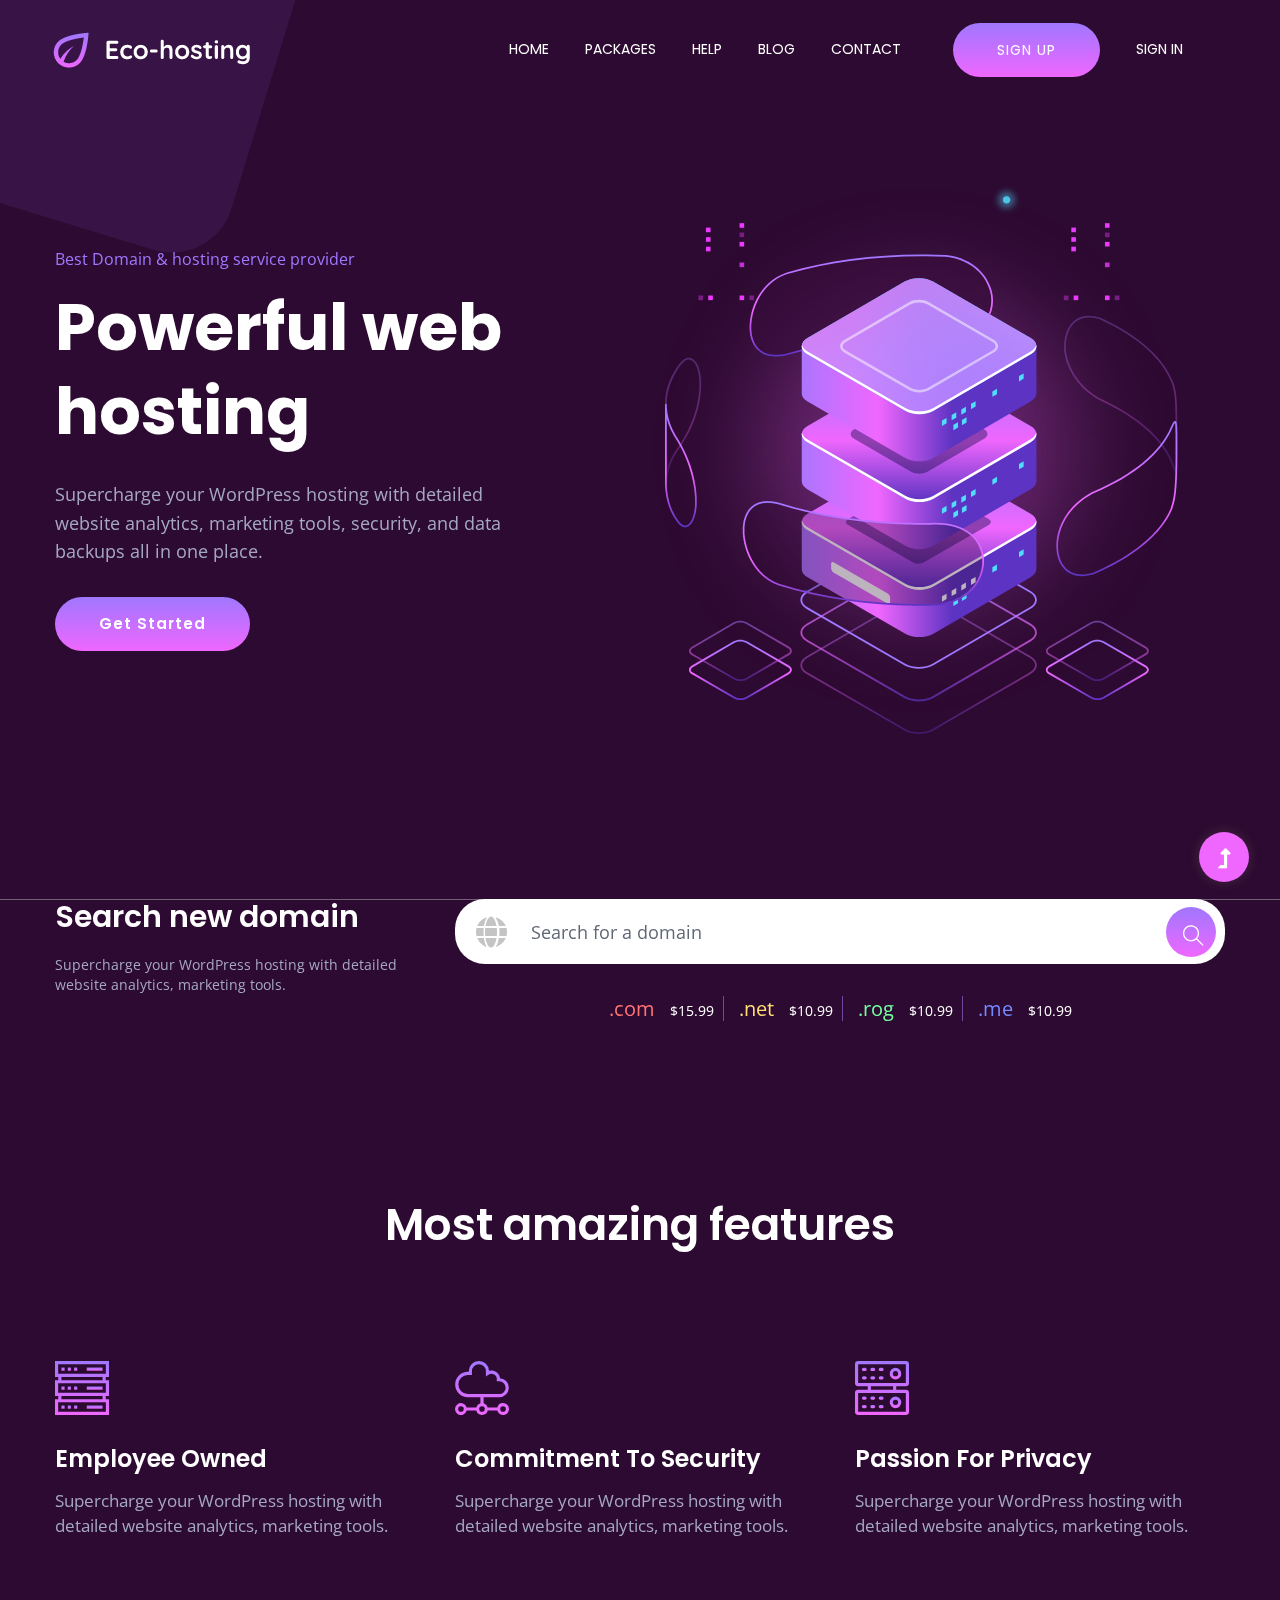
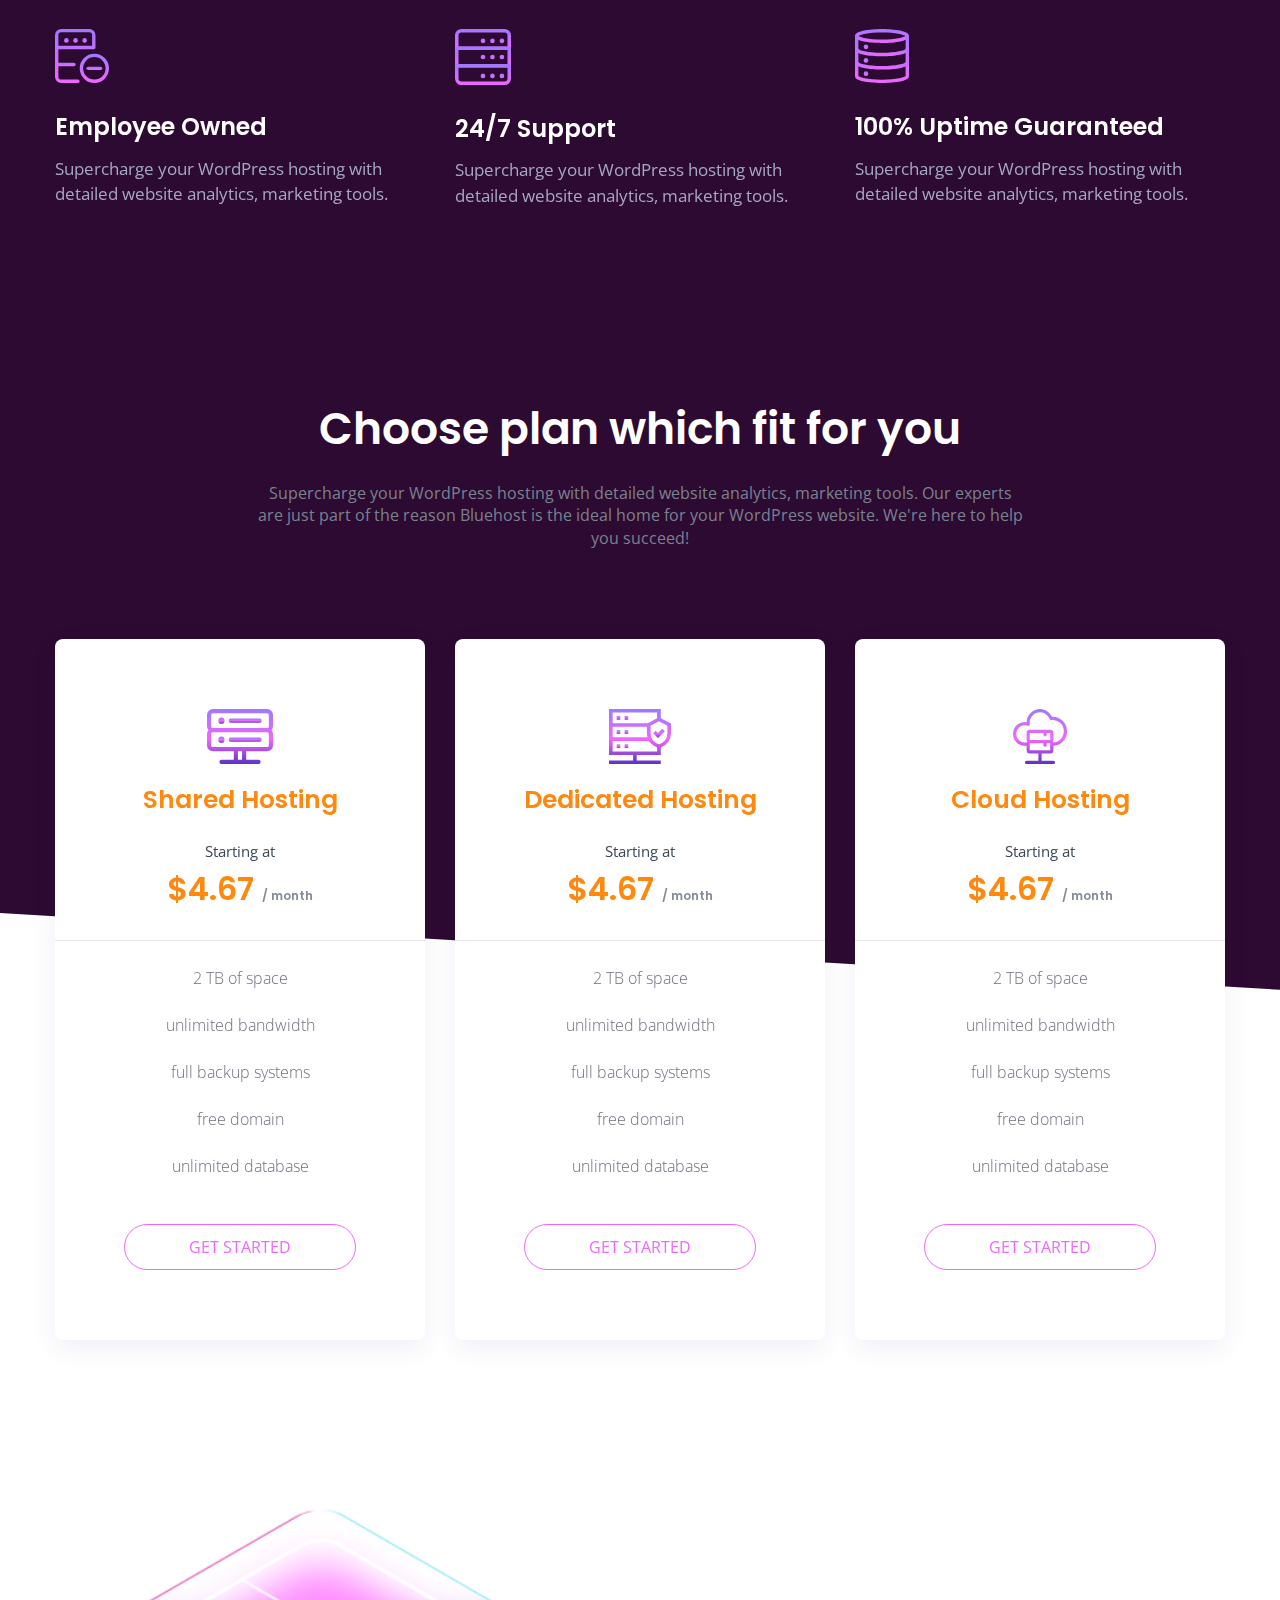
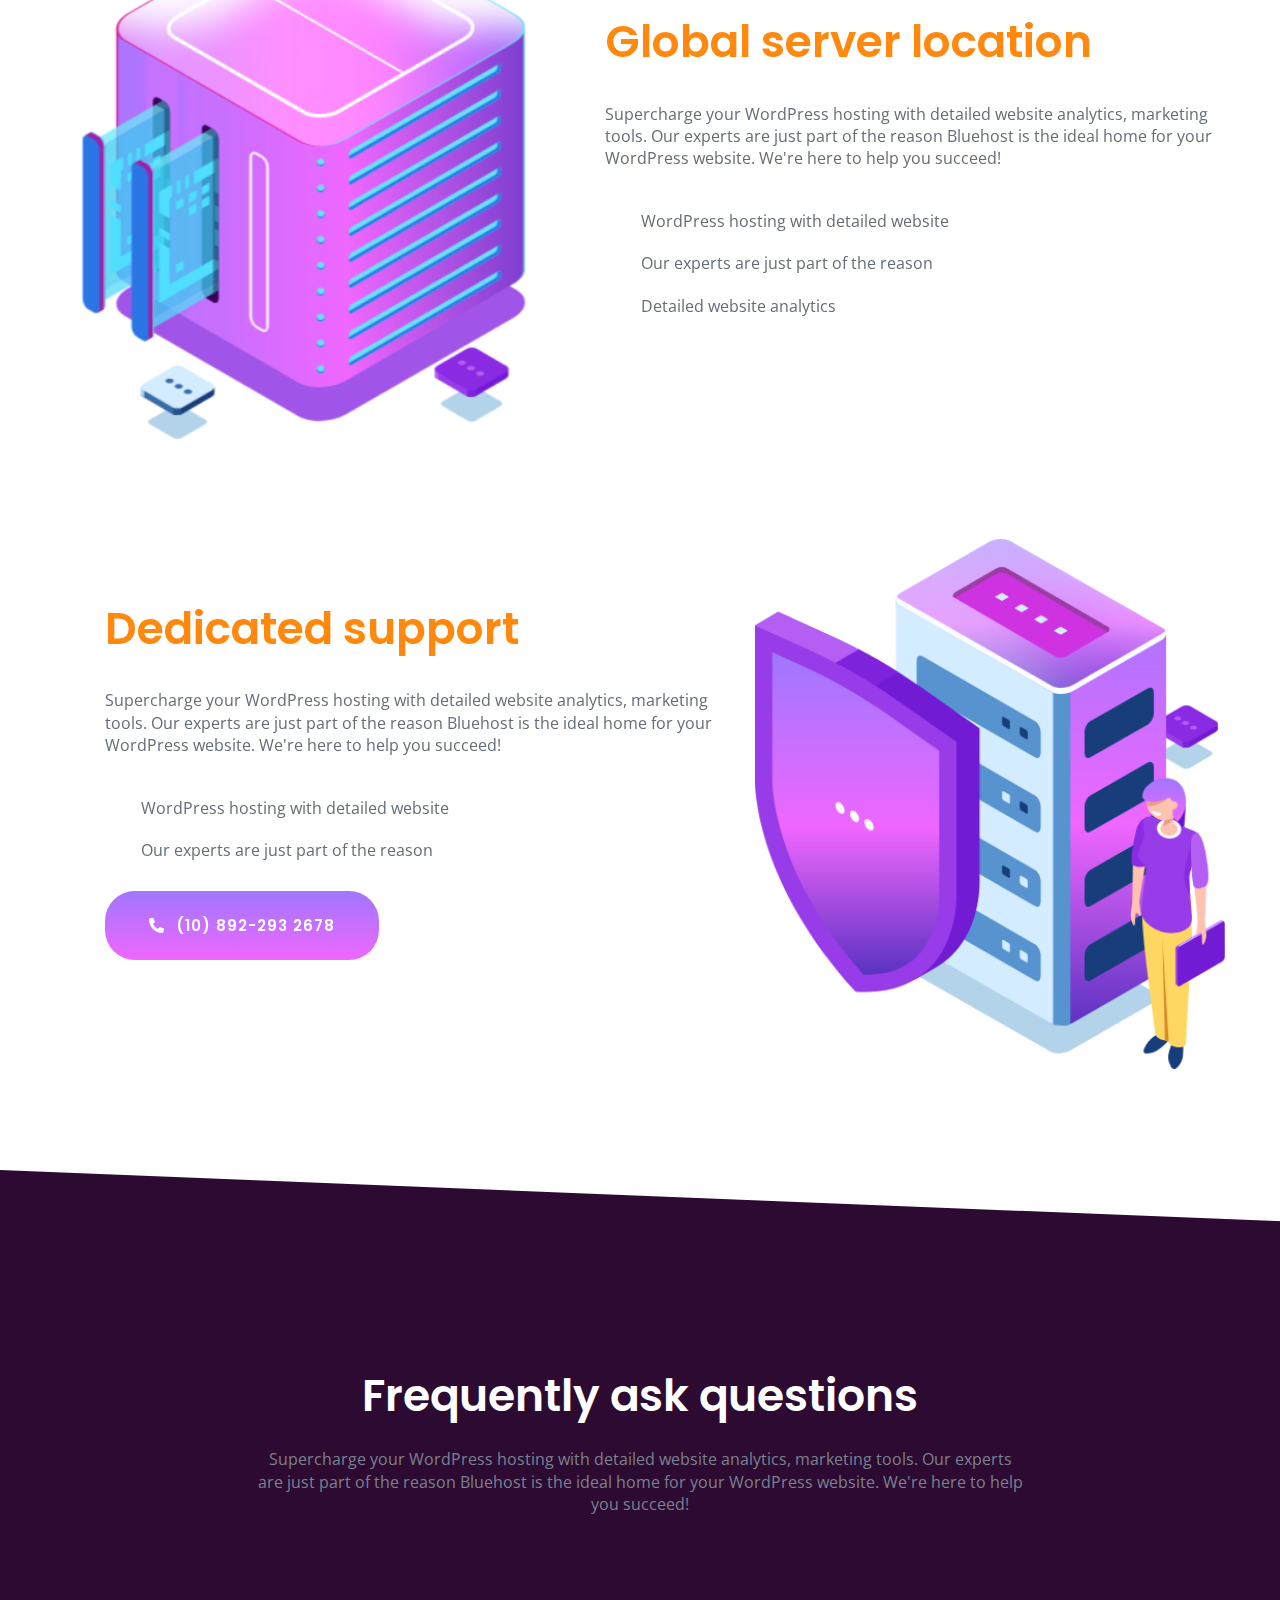
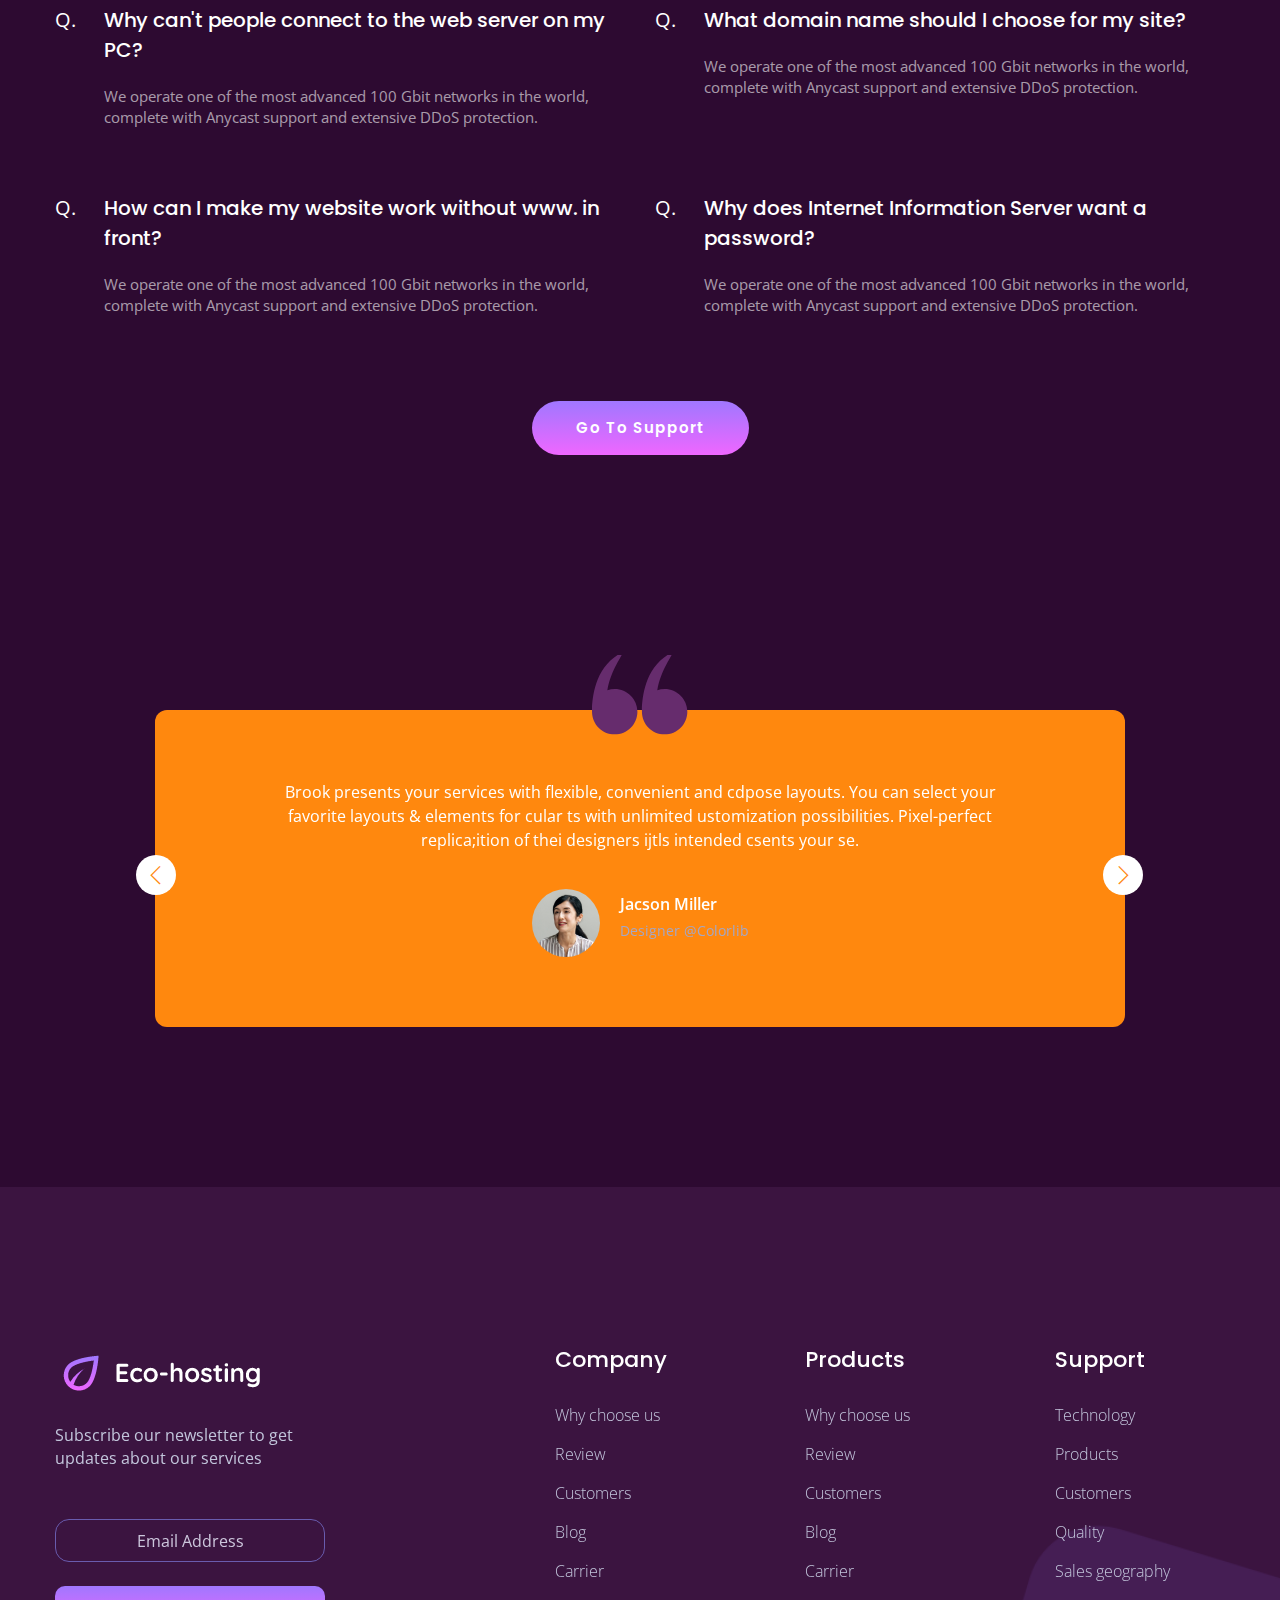
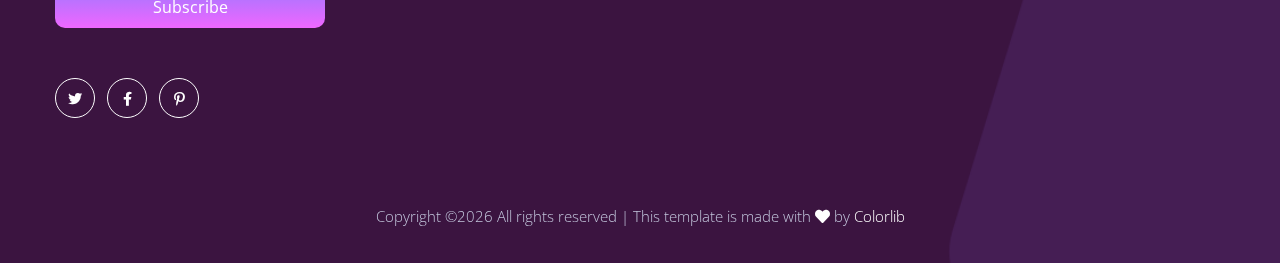
==== commit 81b70457: "new theme test" ====
--- a/index.html
+++ b/index.html
@@ -1,347 +1,691 @@
-<!DOCTYPE html>
-<html class="no-js" lang="en">
-<head>
-
-    <!--- basic page needs
-    ================================================== -->
-    <meta charset="utf-8">
-    <title>BusDine</title>
-    <meta name="description" content="">
-    <meta name="author" content="">
-
-    <!-- mobile specific metas
-    ================================================== -->
-    <meta name="viewport" content="width=device-width, initial-scale=1">
-
-    <!-- CSS
-    ================================================== -->
-    <link rel="stylesheet" href="css/base.css">
-    <link rel="stylesheet" href="css/vendor.css">
-    <link rel="stylesheet" href="css/main.css">
-
-    <!-- script
-    ================================================== -->
-    <script src="js/modernizr.js"></script>
-
-    <!-- favicons
-    ================================================== -->
-    <link rel="shortcut icon" href="favicon.ico" type="image/x-icon">
-    <link rel="icon" href="favicon.ico" type="image/x-icon">
-
-</head>
-
-
-<body id="top">
-    
-    <!-- preloader
-    ================================================== -->
-    <div id="preloader">
-        <div id="loader" class="dots-jump">
-            <div></div>
-            <div></div>
-            <div></div>
-        </div>
-    </div>
-
-    <!-- header
-    ================================================== -->
-    <header class="s-header">
-
-        <div class="header-logo">
-            <a class="site-logo" href="index.html">
-                <img src="images/BDLG.png" alt="Homepage">
-            </a>
-        </div> <!-- end header-logo -->
-
-        <nav class="header-nav">
-
-            <a href="#0" class="header-nav__close" title="close"><span>Close</span></a>
-
-            <h3>Navigate to</h3>
-
-            <div class="header-nav__content">
-                
-                <ul class="header-nav__list">
-                    <li><a class="smoothscroll"  href="#home" title="home">Home</a></li>
-                    <li><a class="smoothscroll"  href="#about" title="about">About</a></li>
-                    <!-- <li><a class="smoothscroll"  href="#services" title="services">Services</a></li>
-                    <li><a class="smoothscroll"  href="#works" title="works">Works</a></li> -->
-                    <li><a class="smoothscroll"  href="#contact" title="contact">Contact</a></li>
-                </ul>
-    
-                <p>BusDine is a mobile app by which bus passengers can order a tasty meal during their journey.</p>
-    
-                <ul class="header-nav__social">
-
-
-
-                 
-                    <li>
-                        <a href="https://www.linkedin.com/company/busdine/"><i class="fab fa-linkedin" aria-hidden="true"></i></a>
-                    </li>
-                    <li>
-                        <a href="https://www.instagram.com/bus.dine/"><i class="fab fa-instagram" aria-hidden="true"></i></a>
-                    </li>
-                    <li>
-                        <a href="mailto:info.busdine@gmail.com"><i class="fas fa-envelope" aria-hidden="true"></i>
-                        </li>
-                            <li>
-                                <a href="tel:+491792327115"><i class="fas fa-phone-square" aria-hidden="true"></i></a>
-                            </li>
-
-                </ul>
-
-            </div> <!-- end header-nav__content -->
-
-        </nav> <!-- end header-nav -->
-
-        <a class="header-menu-toggle" href="#0">
-            <span class="header-menu-icon"></span>
-        </a>
-
-    </header> <!-- end s-header -->
-
-
-    <!-- home
-    ================================================== -->
-    <section id="home" class="s-home page-hero target-section" data-parallax="scroll" data-image-src="images/busback.jpg" data-natural-width=3000 data-natural-height=2000 data-position-y=center>
-
-        <div class="grid-overlay">
-            <div></div>
-        </div>
-
-        <div class="home-content">
-
-            <div class="row home-content__main">
-
-                <h1>
-                BusDine
-                </h1>
-
-                <h3>
-                Order and enjoy a tasty meal on the bus!
-                </h3>
-               
-
-                <div class="home-content__video">
-                    <a class="video-link" href="https://www.youtube.com/watch?v=EPFiSe6zb9E" data-lity>
-                        <span class="video-icon"></span>
-                       
-                    </a>
-                </div>
-                <h5>
-                    LAUNCHING JANUARY 2021 IN GERMANY
-                    </h5>
-
-                <div class="home-content__button">
-                    <a href="#about" class="smoothscroll btn btn--primary btn--large">
-                        More About Us
-                    </a>
-                    <!-- <a href="#contact" class="smoothscroll btn btn--large"> -->
-                        <a href="res/pitchdeck.pdf" target="_blank" class="smoothscroll btn btn--large">
-
-                        Let's Talk
-                    </a>
-                </div>
-
-            </div> <!-- end home-content__main -->
-
-            <div class="home-content__scroll">
-                <a href="#about" class="scroll-link smoothscroll">
-                 
-                </a>
-            </div>
-
-        </div> <!-- end home-content -->
-
-        <ul class="home-social">
-            <li>
-                <a href="tel:+491792327115"><i class="fas fa-phone-square" aria-hidden="true"></i><span>Phone</span></a>
-            </li>
-            <li>
-                <a href="https://www.linkedin.com/company/busdine/"><i class="fab fa-linkedin" aria-hidden="true"></i><span>LinkedIn</span></a>
-            </li>
-            <li>
-                <a href="https://www.instagram.com/bus.dine/"><i class="fab fa-instagram" aria-hidden="true"></i><span>Instagram</span></a>
-            </li>
-            <li>
-                <a href="mailto:info.busdine@gmail.com"><i class="fas fa-envelope" aria-hidden="true"></i><span>Email</span></a>
-            </li>
-            <!-- <li>
-                <a href="#0"><i class="fab fa-dribbble" aria-hidden="true"></i><span>Dribbble</span></a>
-            </li> -->
-        </ul> <!-- end home-social -->
-
-    </section> <!-- end s-home -->
-
-
-    <!-- about
-    ================================================== -->
-    <section id="about" class="s-about target-section">
-
-        <div class="row section-header bit-narrow" data-aos="fade-up">
-            <div class="col-full">
-                <h3 class="subhead">What is BusDine?</h3>
-                <h1 class="display-1">
-                    BusDine is a mobile app by which bus passengers can order a tasty meal during their journey.
-                </h1>
-            </div>
-        </div> <!-- end section-header -->
-
-
-
-        <div class="row bit-narrow">
-                
-            <div class="about-process process block-1-2 block-tab-full">
-
-                <div class="col-block item-process" data-aos="fade-up">
-                    <div class="item-process__text">
-                        <h4 class="item-title">Add you bus booking number</h4>
-                        <p>
-                        We require your bus booking number in order to recommend you restaurants near to your upcoming bus stops.
-                        
-                        </p>
-                    </div>
-                </div>
-                <div class="col-block item-process" data-aos="fade-up">
-                    <div class="item-process__text">
-                        <h4 class="item-title">Choose what you like to eat </h4>
-                        <p>
-                        Choose from a large variety of cusines such as Italian, Chinese, Mexican, Indian, American, Turkish, Japanese etc.
-                        </p>
-                    </div>
-                </div>
-                <div class="col-block item-process" data-aos="fade-up">
-                    <div class="item-process__text">
-                        <h4 class="item-title">Order and wait till next bus stop</h4>
-                        <p>
-                       Order the meal and our partner restaurant will  freshly start preparing your order.
-                        </p>
-                    </div>
-                </div>
-                <div class="col-block item-process" data-aos="fade-up">
-                    <div class="item-process__text">
-                        <h4 class="item-title">Get your meal and enjoy</h4>
-                        <p>
-                        BusDine will deliver your meal at the bus stop you choose. Grab your meal and enjoy it on your ride ahead.
-                        </p>
-                    </div>
-                </div>
-
-            </div> <!-- end process -->
-
-        </div> <!-- end row -->
-
-    </section> <!-- end s-about -->
-
-
-
-    <!-- clients
-    ================================================== -->
-    <section id="clients" class="s-clients target-section darker">
-
-        <div class="grid-overlay">
-            <div></div>
-        </div>
-
-        <div class="row section-header text-center narrow" data-aos="fade-up">
-                <div class="col-full">
-             
-                    <h1 class="display-2">Launching on 6 bus routes and 17 cities across Germany</h1>
-                </div>
-        </div> 
-        
-        <!-- end section-header -->
-
-        <div class="row clients-wrap" data-aos="fade-up">
-            <div class="col-twelve">
-                <ul class="clients">
-                    <li><a href="#0">Bremen</a></li>
-                    <li><a href="#0">Osnabrück</a></li>
-                    <li><a href="#0">Hannover</a></li>
-                    <li><a href="#0">Münster</a></li>
-                    <li><a href="#0">Essen</a></li>
-                    <li><a href="#0">Bochum</a></li>
-                    <li><a href="#0">Hagen</a></li>
-                    <li><a href="#0">Leverkusen</a></li>
-                    <li><a href="#0">Regensburg</a></li>
-                    <li><a href="#0">Nuremburg</a></li>
-                    <li><a href="#0">Augsburg</a></li>
-                    <li><a href="#0">Leipzig</a></li>
-                    <li><a href="#0">Darmstadt</a></li>
-                    <li><a href="#0">Heilbronn</a></li>
-                    <li><a href="#0">Kornwestheim</a></li>
-                    <li><a href="#0">Stuttgart</a></li>
-                    <li><a href="#0">Hof</a></li>
-
-                     
-                    
-                    
-                    
-                    
-                    
-                    
-                    
-                </ul>
-            </div>
-        </div>
-
-    </section> <!-- end s-clients -->
-
-
-    <!-- contact
-    ================================================== -->
-    <section id="contact" class="s-contact target-section">
-
-            <div class="grid-overlay">
-                <div></div>
-            </div>
-
-        <div class="row section-header narrow" data-aos="fade-up">
-            <div class="col-full">
-                <h3 class="subhead-3">Contact us</h3>
-                <h1 class="display-3">We look forward to speaking with you.</h1>
-
-
-                <h1 class="display-4">info.busdine@gmail.com </h1>
-                <h1 class="display-4">+49 1792327115 </h1>
-
-                
-                <div class="home-content__button">
-                    <a href="mailto:info.busdine@gmail.com" class="smoothscroll btn btn--primary btn--large">
-                        Join as partner
-                    </a>
-                   
-                    <a href="mailto:info.busdine@gmail.com" class="smoothscroll btn  btn--large">
-                        Invest in Busdine
-                    </a>
-
-                    
-                </div>
-
-                
-                
-                
-            </div>
-            
-        </div> <!-- end section-header -->
-
-        <div class="row contact-main" data-aos="fade-up">
-            <div class="col-full">
-
-            </div>
-        </div>
-
-    </section> 
-    <!-- end s-contact -->
-
-
-
-
-    <!-- Java Script
-    ================================================== -->
-    <script src="js/jquery-3.2.1.min.js"></script>
-    <script src="js/plugins.js"></script>
-    <script src="js/main.js"></script>
-
-</body>+<!doctype html>
+<html class="no-js" lang="zxx">
+<head>
+    <meta charset="utf-8">
+    <meta http-equiv="x-ua-compatible" content="ie=edge">
+    <title> Hosting | Template</title>
+    <meta name="description" content="">
+    <meta name="viewport" content="width=device-width, initial-scale=1">
+    <link rel="manifest" href="site.webmanifest">
+    <link rel="shortcut icon" type="image/x-icon" href="assets/img/favicon.ico">
+
+    <!-- CSS here -->
+    <link rel="stylesheet" href="assets/css/bootstrap.min.css">
+    <link rel="stylesheet" href="assets/css/owl.carousel.min.css">
+    <link rel="stylesheet" href="assets/css/slicknav.css">
+    <link rel="stylesheet" href="assets/css/flaticon.css">
+    <link rel="stylesheet" href="assets/css/progressbar_barfiller.css">
+    <link rel="stylesheet" href="assets/css/gijgo.css">
+    <link rel="stylesheet" href="assets/css/animate.min.css">
+    <link rel="stylesheet" href="assets/css/animated-headline.css">
+    <link rel="stylesheet" href="assets/css/magnific-popup.css">
+    <link rel="stylesheet" href="assets/css/fontawesome-all.min.css">
+    <link rel="stylesheet" href="assets/css/themify-icons.css">
+    <link rel="stylesheet" href="assets/css/slick.css">
+    <link rel="stylesheet" href="assets/css/nice-select.css">
+    <link rel="stylesheet" href="assets/css/style.css">
+    
+</head>
+<body>
+    <!-- ? Preloader Start -->
+    <div id="preloader-active">
+        <div class="preloader d-flex align-items-center justify-content-center">
+            <div class="preloader-inner position-relative">
+                <div class="preloader-circle"></div>
+                <div class="preloader-img pere-text">
+                    <img src="assets/img/logo/loder.png" alt="">
+                </div>
+            </div>
+        </div>
+    </div>
+    <!-- Preloader Start -->
+    <header>
+        <!-- Header Start -->
+        <div class="header-area header-transparent">
+            <div class="main-header ">
+                <div class="header-bottom  header-sticky">
+                    <div class="container-fluid">
+                        <div class="row align-items-center">
+                            <!-- Logo -->
+                            <div class="col-xl-2 col-lg-2">
+                                <div class="logo">
+                                    <a href="index.html"><img src="assets/img/logo/logo.png" alt=""></a>
+                                </div>
+                            </div>
+                            <div class="col-xl-10 col-lg-10">
+                                <div class="menu-wrapper d-flex align-items-center justify-content-end">
+                                    <!-- Main-menu -->
+                                    <div class="main-menu d-none d-lg-block">
+                                        <nav>
+                                            <ul id="navigation">                                                                                          
+                                                <li><a href="index.html">Home</a></li>
+                                                <li><a href="packages.html">Packages</a></li>
+                                                <li><a href="help.html">Help</a></li>
+                                                <li><a href="#">Blog</a>
+                                                    <ul class="submenu">
+                                                        <li><a href="blog.html">Blog</a></li>
+                                                        <li><a href="blog_details.html">Blog Details</a></li>
+                                                        <li><a href="elements.html">Element</a></li>
+                                                    </ul>
+                                                </li>
+                                                <li><a href="contact.html">Contact</a></li>
+                                                <!-- Button -->
+                                                <li class="button-header margin-left "><a href="register.html" class="btn">Sign Up</a></li>
+                                                <li class="button-header"><a href="login.html" class="btn3">Sign In</a></li>
+                                            </ul>
+                                        </nav>
+                                    </div>
+                                </div>
+                            </div> 
+                            <!-- Mobile Menu -->
+                            <div class="col-12">
+                                <div class="mobile_menu d-block d-lg-none"></div>
+                            </div>
+                        </div>
+                    </div>
+                </div>
+            </div>
+        </div>
+        <!-- Header End -->
+    </header>
+    <main>
+        <!-- Slider Area Start-->
+        <div class="slider-area slider-bg ">
+            <div class="slider-active">
+                <!-- Single Slider -->
+                <div class="single-slider d-flex align-items-center slider-height ">
+                    <div class="container">
+                        <div class="row align-items-center justify-content-between">
+                            <div class="col-xl-5 col-lg-5 col-md-9 ">
+                                <div class="hero__caption">
+                                    <span data-animation="fadeInLeft" data-delay=".3s">Best Domain & hosting service provider</span>
+                                    <h1 data-animation="fadeInLeft" data-delay=".6s ">Powerful web hosting</h1>
+                                    <p data-animation="fadeInLeft" data-delay=".8s">Supercharge your WordPress hosting with detailed 
+                                        website analytics, marketing tools, security, and data 
+                                    backups all in one place.</p>
+                                    <!-- Slider btn -->
+                                    <div class="slider-btns">
+                                        <!-- Hero-btn -->
+                                        <a data-animation="fadeInLeft" data-delay="1s" href="industries.html" class="btn radius-btn">get started</a>
+                                    </div>
+                                </div>
+                            </div>
+                            <div class="col-xl-6 col-lg-6">
+                                <div class="hero__img d-none d-lg-block f-right">
+                                    <img src="assets/img/hero/hero_right.png" alt="" data-animation="fadeInRight" data-delay="1s">
+                                </div>
+                            </div>
+                        </div>
+                    </div>
+                </div>      
+                <!-- Single Slider -->
+                <div class="single-slider d-flex align-items-center slider-height ">
+                    <div class="container">
+                        <div class="row align-items-center">
+                            <div class="col-lg-6 col-md-9 ">
+                                <div class="hero__caption">
+                                    <span data-animation="fadeInLeft" data-delay=".3s">Best Domain & hosting service provider</span>
+                                    <h1 data-animation="fadeInLeft" data-delay=".6s">Powerful web hosting</h1>
+                                    <p data-animation="fadeInLeft" data-delay=".8s">Supercharge your WordPress hosting with detailed 
+                                        website analytics, marketing tools, security, and data 
+                                    backups all in one place.</p>
+                                    <!-- Slider btn -->
+                                    <div class="slider-btns">
+                                        <!-- Hero-btn -->
+                                        <a data-animation="fadeInLeft" data-delay="1s" href="industries.html" class="btn radius-btn">get started</a>
+                                    </div>
+                                </div>
+                            </div>
+                            <div class="col-lg-6">
+                                <div class="hero__img d-none d-lg-block f-right">
+                                    <img src="assets/img/hero/hero_right.png" alt="" data-animation="fadeInRight" data-delay="1s">
+                                </div>
+                            </div>
+                        </div>
+                    </div>
+                </div>      
+            </div>
+            <!-- Slider Shape -->
+            <div class="slider-shape d-none d-lg-block">
+                <img class="slider-shape1" src="assets/img/hero/top-left-shape.png" alt="">
+            </div>
+        </div>
+        <!-- Slider Area End -->
+        <!-- Domain-search start -->
+        <div class="domain-search-area section-bg1">
+           <div class="container">
+               <div class="row">
+                   <div class="col-xl-4 col-lg-5">
+                       <h2>Search new domain</h2>
+                       <p>Supercharge your WordPress hosting with detailed  website analytics, marketing tools.</p>
+                   </div>
+                   <div class="col-xl-8 col-lg-7">
+                    <!--Hero form -->
+                    <form action="#" class="search-box">
+                        <div class="input-form">
+                            <input type="text" placeholder="Search for a domain">
+                            <!-- icon search -->
+                            <div class="search-form">
+                                <button><i class="ti-search"></i></button>
+                            </div>
+                            <!-- icon search -->
+                            <div class="world-form">
+                                <i class="fas fa-globe"></i>
+                            </div>
+                        </div>
+                    </form>	
+                    <!-- Domain List -->
+                    <div class="single-domain pt-30 pb-30">
+                        <ul>
+                            <li><span>.com</span> <p>$15.99</p></li>
+                            <li><span>.net</span> <p>$10.99</p></li>
+                            <li><span>.rog</span> <p>$10.99</p></li>
+                            <li><span>.me</span> <p>$10.99</p></li>
+                        </ul>
+                    </div>
+                    <!-- Domain List  End-->
+                </div>
+            </div>
+        </div>
+    </div>
+    <!-- Domain-search End -->
+    <!--? Team -->
+    <section class="team-area section-padding40 section-bg1">
+        <div class="container">
+            <div class="row justify-content-center">
+                <div class="col-xl-12">
+                    <div class="section-tittle text-center mb-105">
+                        <h2>Most amazing features</h2>
+                    </div>
+                </div>
+            </div>
+            <div class="row">
+                <div class="col-lg-4 col-md-4 col-sm-6"">
+                    <div class="single-cat">
+                        <div class="cat-icon">
+                            <img src="assets/img/icon/services1.svg" alt="">
+                        </div>
+                        <div class="cat-cap">
+                            <h5><a href="#">Employee Owned</a></h5>
+                            <p>Supercharge your WordPress hosting with detailed website analytics, marketing tools.</p>
+                        </div>
+                    </div>
+                </div>
+                <div class="col-lg-4 col-md-4 col-sm-6">
+                    <div class="single-cat">
+                        <div class="cat-icon">
+                            <img src="assets/img/icon/services2.svg" alt="">
+                        </div>
+                        <div class="cat-cap">
+                            <h5><a href="#">Commitment to Security</a></h5>
+                            <p>Supercharge your WordPress hosting with detailed website analytics, marketing tools.</p>
+                        </div>
+                    </div>
+                </div>
+                <div class="col-lg-4 col-md-4 col-sm-6">
+                    <div class="single-cat">
+                        <div class="cat-icon">
+                            <img src="assets/img/icon/services3.svg" alt="">
+                        </div>
+                        <div class="cat-cap">
+                            <h5><a href="#">Passion for Privacy</a></h5>
+                            <p>Supercharge your WordPress hosting with detailed website analytics, marketing tools.</p>
+                        </div>
+                    </div>
+                </div>
+                <div class="col-lg-4 col-md-4 col-sm-6">
+                    <div class="single-cat">
+                        <div class="cat-icon">
+                            <img src="assets/img/icon/services4.svg" alt="">
+                        </div>
+                        <div class="cat-cap">
+                            <h5><a href="#">Employee Owned</a></h5>
+                            <p>Supercharge your WordPress hosting with detailed website analytics, marketing tools.</p>
+                        </div>
+                    </div>
+                </div>
+                <div class="col-lg-4 col-md-4 col-sm-6">
+                    <div class="single-cat">
+                        <div class="cat-icon">
+                            <img src="assets/img/icon/services5.svg" alt="">
+                        </div>
+                        <div class="cat-cap">
+                            <h5><a href="#">24/7 Support</a></h5>
+                            <p>Supercharge your WordPress hosting with detailed website analytics, marketing tools.</p>
+                        </div>
+                    </div>
+                </div>
+                <div class="col-lg-4 col-md-4 col-sm-6">
+                    <div class="single-cat">
+                        <div class="cat-icon">
+                            <img src="assets/img/icon/services6.svg" alt="">
+                        </div>
+                        <div class="cat-cap">
+                            <h5><a href="#">100% Uptime Guaranteed</a></h5>
+                            <p>Supercharge your WordPress hosting with detailed website analytics, marketing tools.</p>
+                        </div>
+                    </div>
+                </div>
+            </div>
+        </div>
+    </section>
+    <!-- Services End -->
+    <!--? Pricing Card Start -->
+    <section class="pricing-card-area fix">
+        <div class="container">
+            <div class="row justify-content-center">
+                <div class="col-xl-8 col-lg-8">
+                    <div class="section-tittle text-center mb-90">
+                        <h2>Choose plan which fit for you</h2>
+                        <p>Supercharge your WordPress hosting with detailed website analytics, marketing tools. Our experts are just part of the reason Bluehost is the ideal home for your WordPress website. We're here to help you succeed!</p>
+                    </div>
+                </div>
+            </div>
+            <div class="row">
+                <div class="col-xl-4 col-lg-4 col-md-6 col-sm-10">
+                    <div class="single-card text-center mb-30">
+                        <div class="card-top">
+                            <img src="assets/img/icon/price1.svg" alt="">
+                            <h4>Shared Hosting</h4>
+                            <p>Starting at</p>
+                        </div>
+                        <div class="card-mid">
+                            <h4>$4.67 <span>/ month</span></h4>
+                        </div>
+                        <div class="card-bottom">
+                            <ul>
+                                <li>2 TB of space</li>
+                                <li>unlimited bandwidth</li>
+                                <li>full backup systems</li>
+                                <li>free domain</li>
+                                <li>unlimited database</li>
+                            </ul>
+                            <a href="#" class="borders-btn">Get Started</a>
+                        </div>
+                    </div>
+                </div>
+                <div class="col-xl-4 col-lg-4 col-md-6 col-sm-10">
+                    <div class="single-card text-center mb-30">
+                        <div class="card-top">
+                            <img src="assets/img/icon/price2.svg" alt="">
+                            <h4>Dedicated Hosting</h4>
+                            <p>Starting at</p>
+                        </div>
+                        <div class="card-mid">
+                            <h4>$4.67 <span>/ month</span></h4>
+                        </div>
+                        <div class="card-bottom">
+                            <ul>
+                                <li>2 TB of space</li>
+                                <li>unlimited bandwidth</li>
+                                <li>full backup systems</li>
+                                <li>free domain</li>
+                                <li>unlimited database</li>
+                            </ul>
+                            <a href="#" class="borders-btn">Get Started</a>
+                        </div>
+                    </div>
+                </div>
+                <div class="col-xl-4 col-lg-4 col-md-6 col-sm-10">
+                    <div class="single-card text-center mb-30">
+                        <div class="card-top">
+                            <img src="assets/img/icon/price3.svg" alt="">
+                            <h4>Cloud Hosting</h4>
+                            <p>Starting at</p>
+                        </div>
+                        <div class="card-mid">
+                            <h4>$4.67 <span>/ month</span></h4>
+                        </div>
+                        <div class="card-bottom">
+                            <ul>
+                                <li>2 TB of space</li>
+                                <li>unlimited bandwidth</li>
+                                <li>full backup systems</li>
+                                <li>free domain</li>
+                                <li>unlimited database</li>
+                            </ul>
+                            <a href="#" class="borders-btn">Get Started</a>
+                        </div>
+                    </div>
+                </div>
+            </div>
+        </div>
+    </section>
+    <!-- Pricing Card End -->
+    <!--? About-1 Area Start -->
+    <div class="about-area1 section-padding40">
+        <div class="container">
+            <div class="row align-items-center justify-content-between">
+                <div class="col-xl-5 col-lg-5 col-md-8 col-sm-10">
+                    <!-- about-img -->
+                    <div class="about-img ">
+                        <img src="assets/img/gallery/about1.png" alt="">
+                    </div>
+                </div>
+                <div class="col-xl-7 col-lg-7 col-md-12">
+                    <div class="about-caption ">
+                        <!-- Section Tittle -->
+                        <div class="section-tittle section-tittle2 mb-30">
+                            <h2>Global server location</h2>
+                        </div>
+                        <p class="mb-40">Supercharge your WordPress hosting with detailed website analytics, marketing tools. Our experts are just part of the reason Bluehost is the ideal home for your WordPress website. We're here to help you succeed!</p>
+                        <ul>
+                            <li>
+                                <img src="assets/img/icon/right.svg" alt="">
+                                <p>WordPress hosting with detailed website</p>
+                            </li>
+                            <li>
+                                <img src="assets/img/icon/right.svg" alt="">
+                                <p>Our experts are just part of the reason</p>
+                            </li>
+                            <li>
+                                <img src="assets/img/icon/right.svg" alt="">
+                                <p> Detailed website analytics</p>
+                            </li>
+                        </ul>
+                    </div>
+                </div>
+            </div>
+        </div>
+    </div>
+    <!-- About-1 Area End -->
+    <!--? About-2 Area Start -->
+    <div class="about-area1 pb-bottom">
+        <div class="container">
+            <div class="row align-items-center justify-content-between">
+                <div class="col-xl-7 col-lg-7 col-md-12">
+                    <div class="about-caption about-caption3 mb-50">
+                        <!-- Section Tittle -->
+                        <div class="section-tittle section-tittle2 mb-30">
+                            <h2>Dedicated support</h2>
+                        </div>
+                        <p class="mb-40">Supercharge your WordPress hosting with detailed website analytics, marketing tools. Our experts are just part of the reason Bluehost is the ideal home for your WordPress website. We're here to help you succeed!</p>
+                        <ul class="mb-30">
+                            <li>
+                                <img src="assets/img/icon/right.svg" alt="">
+                                <p>WordPress hosting with detailed website</p>
+                            </li>
+                            <li>
+                                <img src="assets/img/icon/right.svg" alt="">
+                                <p>Our experts are just part of the reason</p>
+                            </li>
+                        </ul>
+                        <a href="#" class="btn"><i class="fas fa-phone-alt"></i>(10) 892-293 2678</a>
+                    </div>
+                </div>
+                <div class="col-xl-5 col-lg-5 col-md-8 col-sm-10">
+                    <!-- about-img -->
+                    <div class="about-img ">
+                        <img src="assets/img/gallery/about2.png" alt="">
+                    </div>
+                </div>
+            </div>
+        </div>
+    </div>
+    <!-- About-2 Area End -->
+    <!-- ask questions -->
+    <section class="ask-questions section-bg1 section-padding30 fix">
+        <div class="container">
+            <div class="row justify-content-center">
+                <div class="col-xl-8 col-lg-9 col-md-10 ">
+                    <!-- Section Tittle -->
+                    <div class="section-tittle text-center mb-90">
+                        <h2>Frequently ask questions</h2>
+                        <p>Supercharge your WordPress hosting with detailed website analytics, marketing tools. Our experts are just part of the reason Bluehost is the ideal home for your WordPress website. We're here to help you succeed!</p>
+                    </div>
+                </div>
+            </div>
+            <div class="row">
+                <div class="col-lg-6 col-md-6">
+                    <div class="single-question d-flex mb-50">
+                        <span> Q.</span>
+                        <div class="pera">
+                            <h2>Why can't people connect to the web server on my PC?</h2>
+                            <p>We operate one of the most advanced 100 Gbit networks in the world, complete with Anycast support and extensive DDoS protection.</p>
+                        </div>
+                    </div>
+                </div>
+                <div class="col-lg-6 col-md-6">
+                    <div class="single-question d-flex mb-50">
+                        <span> Q.</span>
+                        <div class="pera">
+                            <h2>What domain name should I choose for my site?</h2>
+                            <p>We operate one of the most advanced 100 Gbit networks in the world, complete with Anycast support and extensive DDoS protection.</p>
+                        </div>
+                    </div>
+                </div>
+                <div class="col-lg-6 col-md-6">
+                    <div class="single-question d-flex mb-50">
+                        <span> Q.</span>
+                        <div class="pera">
+                            <h2>How can I make my website work without www. in front?</h2>
+                            <p>We operate one of the most advanced 100 Gbit networks in the world, complete with Anycast support and extensive DDoS protection.</p>
+                        </div>
+                    </div>
+                </div>
+                <div class="col-lg-6 col-md-6">
+                    <div class="single-question d-flex mb-50">
+                        <span> Q.</span>
+                        <div class="pera">
+                            <h2>Why does Internet Information Server want a password?</h2>
+                            <p>We operate one of the most advanced 100 Gbit networks in the world, complete with Anycast support and extensive DDoS protection.</p>
+                        </div>
+                    </div>
+                </div>
+            </div>
+            <div class="row">
+                <div class="col-xl-12 ">
+                    <div class="more-btn text-center mt-20">
+                        <a href="#" class="btn">Go to Support</a>
+                    </div>
+                </div>
+            </div>
+        </div>
+    </section>
+    <!-- End ask questions -->
+    <!--? Testimonial Area Start -->
+    <section class="testimonial-area section-bg1">    
+        <div class="container" >   
+            <div class="testimonial-wrapper">
+                <div class="row align-items-center justify-content-center">
+                    <div class=" col-lg-10 col-md-12 col-sm-11">
+                        <!-- Testimonial Start -->
+                        <div class="h1-testimonial-active">
+                            <!-- Single Testimonial -->
+                            <div class="single-testimonial text-center mt-55">
+                                <div class="testimonial-caption">
+                                    <img src="assets/img/icon/quotes-sign.png" alt="" class="quotes-sign">
+                                    <p>Brook presents your services with flexible, convenient and cdpose layouts. You can select your favorite layouts & elements for cular ts with unlimited ustomization possibilities. Pixel-perfect replica;ition of thei designers ijtls intended csents your se.</p>
+                                </div>
+                                <!-- founder -->
+                                <div class="testimonial-founder d-flex align-items-center justify-content-center">
+                                    <div class="founder-img">
+                                        <img src="assets/img/icon/testimonial.png" alt="">
+                                    </div>
+                                    <div class="founder-text">
+                                        <span>Jacson Miller</span>
+                                        <p>Designer @Colorlib</p>
+                                    </div>
+                                </div>
+                            </div>
+                            <!-- Single Testimonial -->
+                            <div class="single-testimonial text-center mt-55"">
+                                <div class="testimonial-caption">
+                                    <img src="assets/img/icon/quotes-sign.png" alt="" class="quotes-sign">
+                                    <p>Brook presents your services with flexible, convenient and cdpose layouts. You can select your favorite layouts & elements for cular ts with unlimited ustomization possibilities. Pixel-perfect replica;ition of thei designers ijtls intended csents your se.</p>
+                                </div>
+                                <!-- founder -->
+                                <div class="testimonial-founder d-flex align-items-center justify-content-center">
+                                    <div class="founder-img">
+                                        <img src="assets/img/icon/testimonial.png" alt="">
+                                    </div>
+                                    <div class="founder-text">
+                                        <span>Jacson Miller</span>
+                                        <p>Designer @Colorlib</p>
+                                    </div>
+                                </div>
+                            </div>
+                        </div>
+                        <!-- Testimonial End -->
+                    </div>
+                </div>
+            </div>
+        </div>
+    </section>
+    <!--? Testimonial Area End -->
+</main>
+<footer>
+    <div class="footer-wrappr " data-background="assets/img/gallery/footer-bg.png">
+        <div class="footer-area footer-padding ">
+            <div class="container">
+                <div class="row d-flex justify-content-between">
+                    <div class="col-xl-3 col-lg-4 col-md-6 col-sm-6">
+                        <div class="single-footer-caption mb-50">
+                            <!-- logo -->
+                            <div class="footer-logo mb-25">
+                                <a href="index.html"><img src="assets/img/logo/logo2_footer.png" alt=""></a>
+                            </div>
+                            <div class="footer-tittle mb-50">
+                                <p>Subscribe our newsletter to get updates about our services</p>
+                            </div>
+                            <!-- Form -->
+                            <div class="footer-form">
+                                <div id="mc_embed_signup">
+                                    <form target="_blank" action="https://spondonit.us12.list-manage.com/subscribe/post?u=1462626880ade1ac87bd9c93a&amp;id=92a4423d01" method="get" class="subscribe_form relative mail_part" novalidate="true">
+                                        <input type="email" name="EMAIL" id="newsletter-form-email" placeholder=" Email Address " class="placeholder hide-on-focus" onfocus="this.placeholder = ''" onblur="this.placeholder = 'Your email address'">
+                                        <div class="form-icon">
+                                            <button type="submit" name="submit" id="newsletter-submit" class="email_icon newsletter-submit button-contactForm">
+                                                Subscribe
+                                            </button>
+                                        </div>
+                                        <div class="mt-10 info"></div>
+                                    </form>
+                                </div>
+                            </div>
+                            <!-- social -->
+                            <div class="footer-social mt-50">
+                                <a href="#"><i class="fab fa-twitter"></i></a>
+                                <a href="https://bit.ly/sai4ull"><i class="fab fa-facebook-f"></i></a>
+                                <a href="#"><i class="fab fa-pinterest-p"></i></a>
+                            </div>
+                        </div>
+                    </div>
+                    <div class="col-xl-1 col-lg-1 col-md-1 col-sm-1"></div>
+                    <div class="col-xl-2 col-lg-2 col-md-4 col-sm-5">
+                        <div class="single-footer-caption mb-50">
+                            <div class="footer-tittle">
+                                <h4>Company</h4>
+                                <ul>
+                                    <li><a href="#">Why choose us</a></li>
+                                    <li><a href="#"> Review</a></li>
+                                    <li><a href="#">Customers</a></li>
+                                    <li><a href="#">Blog</a></li>
+                                    <li><a href="#">Carrier</a></li>
+                                </ul>
+                            </div>
+                        </div>
+                    </div>
+                    <div class="col-xl-2 col-lg-2 col-md-4 col-sm-5">
+                        <div class="single-footer-caption mb-50">
+                            <div class="footer-tittle">
+                                <h4>Products</h4>
+                                <ul>
+                                    <li><a href="#">Why choose us</a></li>
+                                    <li><a href="#"> Review</a></li>
+                                    <li><a href="#">Customers</a></li>
+                                    <li><a href="#">Blog</a></li>
+                                    <li><a href="#">Carrier</a></li>
+                                </ul>
+                            </div>
+                        </div>
+                    </div>
+                    <div class="col-xl-2 col-lg-2 col-md-4 col-sm-5">
+                        <div class="single-footer-caption mb-50">
+                            <div class="footer-tittle">
+                                <h4>Support</h4>
+                                <ul>
+                                    <li><a href="#">Technology</a></li>
+                                    <li><a href="#">  Products</a></li>
+                                    <li><a href="#">Customers</a></li>
+                                    <li><a href="#">Quality</a></li>
+                                    <li><a href="#">Sales geography</a></li>
+                                </ul>
+                            </div>
+                        </div>
+                    </div>
+                </div>
+            </div>
+        </div>
+        <!-- footer-bottom area -->
+        <div class="footer-bottom-area">
+            <div class="container">
+                <div class="footer-border">
+                    <div class="row">
+                        <div class="col-xl-12">
+                            <div class="footer-copy-right text-center">
+                                <p><!-- Link back to Colorlib can't be removed. Template is licensed under CC BY 3.0. -->
+                                  Copyright &copy;<script>document.write(new Date().getFullYear());</script> All rights reserved | This template is made with <i class="fa fa-heart" aria-hidden="true"></i> by <a href="https://colorlib.com" target="_blank">Colorlib</a>
+                                  <!-- Link back to Colorlib can't be removed. Template is licensed under CC BY 3.0. --></p>
+
+                              </div>
+                          </div>
+                      </div>
+                  </div>
+              </div>
+          </div>
+      </div>
+  </footer>
+  <!-- Scroll Up -->
+  <div id="back-top" >
+    <a title="Go to Top" href="#"> <i class="fas fa-level-up-alt"></i></a>
+</div>
+
+<!-- JS here -->
+
+<script src="./assets/js/vendor/modernizr-3.5.0.min.js"></script>
+<!-- Jquery, Popper, Bootstrap -->
+<script src="./assets/js/vendor/jquery-1.12.4.min.js"></script>
+<script src="./assets/js/popper.min.js"></script>
+<script src="./assets/js/bootstrap.min.js"></script>
+<!-- Jquery Mobile Menu -->
+<script src="./assets/js/jquery.slicknav.min.js"></script>
+
+<!-- Jquery Slick , Owl-Carousel Plugins -->
+<script src="./assets/js/owl.carousel.min.js"></script>
+<script src="./assets/js/slick.min.js"></script>
+<!-- One Page, Animated-HeadLin -->
+<script src="./assets/js/wow.min.js"></script>
+<script src="./assets/js/animated.headline.js"></script>
+<script src="./assets/js/jquery.magnific-popup.js"></script>
+
+<!-- Date Picker -->
+<script src="./assets/js/gijgo.min.js"></script>
+
+<!-- Video bg -->
+<script src="./assets/js/jquery.vide.js"></script>
+
+<!-- Nice-select, sticky -->
+<script src="./assets/js/jquery.nice-select.min.js"></script>
+<script src="./assets/js/jquery.sticky.js"></script>
+<!-- Progress -->
+<script src="./assets/js/jquery.barfiller.js"></script>
+
+<!-- counter , waypoint,Hover Direction -->
+<script src="./assets/js/jquery.counterup.min.js"></script>
+<script src="./assets/js/waypoints.min.js"></script>
+<script src="./assets/js/jquery.countdown.min.js"></script>
+<script src="./assets/js/hover-direction-snake.min.js"></script>
+
+<!-- contact js -->
+<script src="./assets/js/contact.js"></script>
+<script src="./assets/js/jquery.form.js"></script>
+<script src="./assets/js/jquery.validate.min.js"></script>
+<script src="./assets/js/mail-script.js"></script>
+<script src="./assets/js/jquery.ajaxchimp.min.js"></script>
+
+<!-- Jquery Plugins, main Jquery -->	
+<script src="./assets/js/plugins.js"></script>
+<script src="./assets/js/main.js"></script>
+
+</body>
+</html>--- a/assets/css/flaticon.css
+++ b/assets/css/flaticon.css
@@ -0,0 +1,34 @@
+	/*
+  	Flaticon icon font: Flaticon
+  	Creation date: 03/06/2020 12:20
+  	*/
+
+@font-face {
+  font-family: "Flaticon";
+  src: url("../fonts/Flaticon.eot");
+  src: url("../fonts/Flaticon.eot?#iefix") format("embedded-opentype"),
+       url("../fonts/Flaticon.woff2") format("woff2"),
+       url("../fonts/Flaticon.woff") format("woff"),
+       url("../fonts/Flaticon.ttf") format("truetype"),
+       url("../fonts/Flaticon.svg#Flaticon") format("svg");
+  font-weight: normal;
+  font-style: normal;
+}
+
+@media screen and (-webkit-min-device-pixel-ratio:0) {
+  @font-face {
+    font-family: "Flaticon";
+    src: url("../fonts/Flaticon.svg#Flaticon") format("svg");
+  }
+}
+
+[class^="flaticon-"]:before, [class*=" flaticon-"]:before,
+[class^="flaticon-"]:after, [class*=" flaticon-"]:after {   
+  font-family: Flaticon;
+font-style: normal;
+}
+
+.flaticon-null:before { content: "\f100"; }
+.flaticon-null-1:before { content: "\f101"; }
+.flaticon-null-2:before { content: "\f102"; }
+.flaticon-null-3:before { content: "\f103"; }--- a/assets/css/progressbar_barfiller.css
+++ b/assets/css/progressbar_barfiller.css
@@ -0,0 +1,98 @@
+
+
+/* Custom Code skills */
+.single-skill{
+  display: flex;
+}
+
+.single-skill span {
+	color: #79838b;
+	font-size: 13px;
+	font-weight: 300;
+	letter-spacing: 0;
+	margin-bottom: 14px;
+	display: block;
+}
+.single-skill .bar-progress {
+	width: 100%;
+}
+.single-skill .bar-title {
+  width: 20%;
+  margin-bottom: 19px;
+}
+
+.skills-content {
+  padding-top: 200px;
+  padding-left: 70px;
+}
+
+.skills-shape-bg {
+  height: 651px;
+  width: 868px;
+  position: absolute;
+  content: "";
+  border: 2px solid #4d4d4d;
+  left: 40%;
+  top: 255px;
+}
+
+.skills-shape-bg::before {
+  position: absolute;
+  content: "";
+  height: 465px;
+  width: 300px;
+  border: 2px solid #4d4d4d;
+  left: -35%;
+  top: 50%;
+  transform: translateY(-50%);
+  border-right: 0;
+}
+
+
+
+/* Default */
+.barfiller {
+	width: 100%;
+	height: 10px;
+	background: #f6f9fc;
+  position: relative;
+  border-radius: 5px;
+}
+
+.barfiller .fill {
+  display: block;
+  position: relative;
+  width: 0px;
+  height: 100%;
+  background: #333;
+  z-index: 1;
+  border-radius: 5px;
+}
+
+.barfiller .tipWrap { display: none; }
+
+.barfiller .tip {
+  margin-top: -28px;
+  padding: 2px 4px;
+  font-size: 16px;
+  color: #09cc7f;
+  left: 0px;
+  position: absolute;
+  z-index: 2;
+  background: transparent;
+  font-weight: 800;
+}
+
+.barfiller .tip:after {
+  border: solid;
+  border-color: rgba(0,0,0,.8) transparent;
+  border-width: 6px 6px 0 6px;
+  content: "";
+  display: block;
+  position: absolute;
+  left: 9px;
+  top: 100%;
+  z-index: 9;
+  display: none;
+  
+}
--- a/assets/css/gijgo.css
+++ b/assets/css/gijgo.css
@@ -0,0 +1,2698 @@
+.gj-button {
+    background-color: #f5f5f5;
+    border: 1px solid #ddd;
+    color: #000;
+    border-radius: 3px;
+    padding: 6px 10px;
+    cursor: pointer;
+}
+
+.gj-unselectable {
+    -webkit-touch-callout: none;
+    -webkit-user-select: none;
+    -khtml-user-select: none;
+    -moz-user-select: none;
+    -ms-user-select: none;
+    user-select: none;
+}
+
+.gj-row {
+    display: -webkit-box;
+    display: -ms-flexbox;
+    display: flex;
+    -ms-flex-wrap: wrap;
+    flex-wrap: wrap;
+}
+
+.gj-margin-left-5 {
+    margin-left: 5px;
+}
+
+.gj-margin-left-10 {
+    margin-left: 10px;
+}
+
+.gj-width-full {
+    width: 100%;
+}
+
+.gj-cursor-pointer {
+    cursor: pointer;
+}
+
+.gj-text-align-center {
+    text-align: center;
+}
+
+.gj-font-size-16 {
+    font-size: 16px;
+}
+
+.gj-hidden {
+    display: none;
+}
+
+/** Material Design */
+.gj-button-md {
+    background: 0 0;
+    border: none;
+    border-radius: 2px;
+    color: rgba(0, 0, 0, 0.87);
+    position: relative;
+    height: 36px;
+    margin: 0;
+    min-width: 64px;
+    padding: 0 16px;
+    display: inline-block;
+    font-family: "Roboto","Helvetica","Arial",sans-serif;
+    font-size: 1rem;
+    font-weight: 500;
+    text-transform: uppercase;
+    letter-spacing: 0;
+    overflow: hidden;
+    will-change: box-shadow;
+    transition: box-shadow .2s cubic-bezier(.4,0,1,1),background-color .2s cubic-bezier(.4,0,.2,1),color .2s cubic-bezier(.4,0,.2,1);
+    outline: none;
+    cursor: pointer;
+    text-decoration: none;
+    text-align: center;
+    line-height: 36px;
+    vertical-align: middle;
+    overflow: hidden;
+    -webkit-user-select: none;
+    -moz-user-select: none;
+    -ms-user-select: none;
+    user-select: none;
+}
+
+.gj-button-md:hover {
+    background-color: rgba(158,158,158,.2);
+}
+
+.gj-button-md:disabled {
+    color: rgba(0,0,0,.26);
+    background: 0 0;
+}
+
+.gj-button-md .material-icons,
+.gj-button-md .gj-icon {
+    vertical-align: middle;
+    /*font-size: 1.3rem;
+    margin-right: 4px;*/
+}
+
+.gj-button-md.gj-button-md-icon {
+    width: 24px;
+    height: 31px;
+    min-width: 24px;
+    padding: 0px;
+    display: table;
+}
+
+.gj-button-md.gj-button-md-icon .material-icons,
+.gj-button-md.gj-button-md-icon .gj-icon {
+    display: table-cell;
+    margin-right: 0px;
+    width: 24px;
+    height: 24px;
+}
+
+.gj-button-md.active {
+    background-color: rgba(158,158,158,.4);
+}
+
+.gj-button-md-group {
+    position: relative;
+    display: inline-block;
+    vertical-align: middle;
+}
+.gj-textbox-md {
+	/* border: none; */
+	/* border-bottom: 1px solid rgba(0,0,0,.42); */
+	display: block;
+	font-family: "Helvetica","Arial",sans-serif;
+	font-size: 16px;
+	line-height: 16px;
+	/* padding: 4px 0px; */
+	margin: 0;
+	/* width: 100%; */
+	background: 0 0;
+	/* text-align: ; */
+	color: rgba(0,0,0,.87);
+	padding-left: 44px;
+	border: 1px solid #dca73a;
+	/* padding: 15px 15px; */
+	/* text-align: center; */
+	width: 177px;
+	height: 55px;
+	border-radius: 5px;
+}
+.gj-textbox-md:focus,
+.gj-textbox-md:active {
+    /* border-bottom: 2px solid rgba(0,0,0,.42); */
+    outline: none;
+}
+
+.gj-textbox-md::placeholder {
+    color: #8e8e8e;
+}
+
+.gj-textbox-md:-ms-input-placeholder {
+    color: #8e8e8e;
+}
+
+.gj-textbox-md::-ms-input-placeholder {
+    color: #8e8e8e;
+}
+
+.gj-md-spacer-24 {
+    min-width: 24px;
+    width: 24px;
+    display: inline-block;
+}
+
+.gj-md-spacer-32 {
+    min-width: 32px;
+    width: 32px;
+    display: inline-block;
+}
+
+.gj-modal {
+    position: fixed;
+    top: 0;
+    right: 0;
+    bottom: 0;
+    left: 0;
+    z-index: 1203;
+    display: none;
+    overflow: hidden;
+    -webkit-overflow-scrolling: touch;
+    outline: 0;
+    background-color: rgba(0, 0, 0, 0.54118);
+    transition: 200ms ease opacity;
+    will-change: opacity;
+}
+
+/* List */
+ul.gj-list li [data-role="wrapper"] {
+    display: table;
+    width: 100%;
+}
+
+ul.gj-list li [data-role="checkbox"] {
+    display: table-cell;
+    vertical-align:middle;
+    text-align:center;
+}
+
+ul.gj-list li [data-role="image"] {
+    display: table-cell;
+    vertical-align:middle;
+    text-align:center;
+}
+
+ul.gj-list li [data-role="display"] {
+    display: table-cell;
+    vertical-align:middle;
+    cursor: pointer;
+}
+
+ul.gj-list li [data-role="display"]:empty:before {
+  content: "\200b"; /* unicode zero width space character */
+}
+
+/* List - Bootstrap */
+ul.gj-list-bootstrap {
+    padding-left: 0px;
+    margin-bottom: 0px;
+}
+
+ul.gj-list-bootstrap li {
+    padding: 0px;
+}
+
+ul.gj-list-bootstrap li [data-role="wrapper"] {
+    padding: 0px 10px;
+}
+
+ul.gj-list-bootstrap li [data-role="checkbox"] {
+    width: 24px;
+    padding: 3px;
+}
+
+ul.gj-list-bootstrap li [data-role="image"] {
+    width: 24px;
+    height: 24px;
+}
+
+ul.gj-list-bootstrap li [data-role="display"] {
+    padding: 8px 0px 8px 4px;
+}
+
+.list-group-item.active ul li, .list-group-item.active:focus ul li, .list-group-item.active:hover ul li {
+    text-shadow: none;
+    color:initial;
+}
+
+/* List - Material Design */
+ul.gj-list-md {
+    padding: 0px;
+    list-style: none;
+    list-style-type: none;
+    line-height: 24px;
+    letter-spacing: 0;
+    color: #616161; /* Gray 700 */
+}
+
+ul.gj-list-md li {
+    display: list-item;
+    list-style-type: none;
+    padding: 0px;
+    min-height: unset;
+    box-sizing: border-box;
+    align-items: center;
+    cursor: default;
+    overflow: hidden;
+
+    font-family: "Roboto","Helvetica","Arial",sans-serif;
+    font-size: 16px;
+    font-weight: 400;
+    letter-spacing: .04em;
+    line-height: 1;
+    
+    -webkit-flex-direction: row;
+    -ms-flex-direction: row;
+    flex-direction: row;
+    -webkit-flex-wrap: nowrap;
+    -ms-flex-wrap: nowrap;
+    flex-wrap: nowrap;
+}
+
+ul.gj-list-md li [data-role="checkbox"] {
+    height: 24px;
+    width: 24px;
+}
+
+ul.gj-list-md li [data-role="image"] {
+    height: 24px;
+    width: 24px;
+}
+
+ul.gj-list-md li [data-role="display"] {
+    padding: 8px 0px 8px 5px;
+    order: 0;
+    flex-grow: 2;
+    text-decoration: none;
+    box-sizing: border-box;
+    align-items: center;
+    text-align: left;
+    color: rgba(0,0,0,.87);
+}
+
+ul.gj-list-md li.disabled>[data-role="wrapper"]>[data-role="display"] {
+    color: #9E9E9E; /* Gray 500 */
+}
+
+.gj-list-md-active {
+    background: #e0e0e0;
+    color: #3f51b5;
+}
+
+
+/* Picker */
+.gj-picker {
+    position: absolute;
+    z-index: 1203;
+    background-color: #fff;
+}
+
+.gj-picker .selected {
+    color: #fff;
+}
+
+/* Material Design */
+.gj-picker-md {
+    font-family: "Roboto","Helvetica","Arial",sans-serif;
+    font-size: 16px;
+    font-weight: 400;
+    letter-spacing: .04em;
+    line-height: 1;
+    color: rgba(0,0,0,.87);
+    border: 1px solid #E0E0E0;
+}
+
+.gj-modal .gj-picker-md {
+    border: 0px;
+}
+
+.gj-picker-md [role="header"] {
+    color: rgba(255, 255, 255, 0.54);
+    display: flex;
+    background: #2196f3;
+    align-items: baseline;
+    user-select: none;
+    justify-content: center;
+}
+
+.gj-picker-md [role="footer"] {
+    float: right;
+    padding: 10px;
+}
+
+.gj-picker-md [role="footer"] button.gj-button-md {
+    color: #2196f3;
+    font-weight: bold;
+    font-size: 13px;
+}
+
+/* Bootstrap */
+.gj-picker-bootstrap {
+    border-radius: 4px;
+    border: 1px solid #E0E0E0;
+}
+
+.gj-picker-bootstrap .selected {
+    color: #888;
+}
+
+.gj-picker-bootstrap [role="header"] {
+    background: #eee;
+    color: #AAA;
+}
+@font-face {
+    font-family: 'gijgo-material';
+    src: url('../fonts/gijgo-material.eot?235541');
+    src: url('../fonts/gijgo-material.eot?235541#iefix') format('embedded-opentype'), url('../fonts/gijgo-material.ttf?235541') format('truetype'), url('../fonts/gijgo-material.woff?235541') format('woff'), url('../fonts/gijgo-material.svg?235541#gijgo-material') format('svg');
+    font-weight: normal;
+    font-style: normal;
+}
+
+.gj-icon {
+    /* use !important to prevent issues with browser extensions that change fonts */
+    font-family: 'gijgo-material' !important;
+    font-size: 24px;
+    speak: none;
+    font-style: normal;
+    font-weight: normal;
+    font-variant: normal;
+    text-transform: none;
+    line-height: 1;
+    /* Enable Ligatures ================ */
+    letter-spacing: 0;
+    -webkit-font-feature-settings: "liga";
+    -moz-font-feature-settings: "liga=1";
+    -moz-font-feature-settings: "liga";
+    -ms-font-feature-settings: "liga" 1;
+    font-feature-settings: "liga";
+    -webkit-font-variant-ligatures: discretionary-ligatures;
+    font-variant-ligatures: discretionary-ligatures;
+    /* Better Font Rendering =========== */
+    -webkit-font-smoothing: antialiased;
+    -moz-osx-font-smoothing: grayscale;
+}
+
+.gj-icon.undo:before {
+    content: "\e900";
+}
+
+.gj-icon.vertical-align-top:before {
+    content: "\e901";
+}
+
+.gj-icon.vertical-align-center:before {
+    content: "\e902";
+}
+
+.gj-icon.vertical-align-bottom:before {
+    content: "\e903";
+}
+
+.gj-icon.arrow-dropup:before {
+    content: "\e904";
+}
+
+.gj-icon.clock:before {
+    content: "\e905";
+}
+
+.gj-icon.refresh:before {
+    content: "\e906";
+}
+
+.gj-icon.last-page:before {
+    content: "\e907";
+}
+
+.gj-icon.first-page:before {
+    content: "\e908";
+}
+
+.gj-icon.cancel:before {
+    content: "\e909";
+}
+
+.gj-icon.clear:before {
+    content: "\e90a";
+}
+
+.gj-icon.check-circle:before {
+    content: "\e90b";
+}
+
+.gj-icon.delete:before {
+    content: "\e90c";
+}
+
+.gj-icon.arrow-upward:before {
+    content: "\e90d";
+}
+
+.gj-icon.arrow-forward:before {
+    content: "\e90e";
+}
+
+.gj-icon.arrow-downward:before {
+    content: "\e90f";
+}
+
+.gj-icon.arrow-back:before {
+    content: "\e910";
+}
+
+.gj-icon.list-numbered:before {
+    content: "\e911";
+}
+
+.gj-icon.list-bulleted:before {
+    content: "\e912";
+}
+
+.gj-icon.indent-increase:before {
+    content: "\e913";
+}
+
+.gj-icon.indent-decrease:before {
+    content: "\e914";
+}
+
+.gj-icon.redo:before {
+    content: "\e915";
+}
+
+.gj-icon.align-right:before {
+    content: "\e916";
+}
+
+.gj-icon.align-left:before {
+    content: "\e917";
+}
+
+.gj-icon.align-justify:before {
+    content: "\e918";
+}
+
+.gj-icon.align-center:before {
+    content: "\e919";
+}
+
+.gj-icon.strikethrough:before {
+    content: "\e91a";
+}
+
+.gj-icon.italic:before {
+    content: "\e91b";
+}
+
+.gj-icon.underlined:before {
+    content: "\e91c";
+}
+
+.gj-icon.bold:before {
+    content: "\e91d";
+}
+
+.gj-icon.arrow-dropdown:before {
+    content: "\e91e";
+}
+
+.gj-icon.done:before {
+    content: "\e91f";
+}
+
+.gj-icon.pencil:before {
+    content: "\e920";
+}
+
+.gj-icon.minus:before {
+    content: "\e921";
+}
+
+.gj-icon.plus:before {
+    content: "\e922";
+}
+
+.gj-icon.chevron-up:before {
+    content: "\e923";
+}
+
+.gj-icon.chevron-right:before {
+    content: "\e924";
+}
+
+.gj-icon.chevron-down:before {
+    content: "\e925";
+}
+
+.gj-icon.chevron-left:before {
+    content: "\e926";
+}
+
+.gj-icon.event:before {
+    content: "\e927";
+}
+.gj-draggable {
+    cursor: move;
+}
+.gj-resizable-handle {
+    position: absolute;
+    font-size: 0.1px;
+    display: block;
+    -ms-touch-action: none;
+    touch-action: none;
+    z-index: 1203;
+}
+
+.gj-resizable-n {
+    cursor: n-resize;
+    height: 7px;
+    width: 100%;
+    top: -5px;
+    left: 0;
+}
+.gj-resizable-e {
+    cursor: e-resize;
+    width: 7px;
+    right: -5px;
+    top: 0;
+    height: 100%;
+}
+.gj-resizable-s {
+    cursor: s-resize;
+    height: 7px;
+    width: 100%;
+    bottom: -5px;
+    left: 0;
+}
+.gj-resizable-w {
+	cursor: w-resize;
+	width: 7px;
+	left: -5px;
+	top: 0;
+	height: 100%;
+}
+.gj-resizable-se {
+	cursor: se-resize;
+	width: 12px;
+	height: 12px;
+	right: 1px;
+	bottom: 1px;
+}
+.gj-resizable-sw {
+	cursor: sw-resize;
+	width: 9px;
+	height: 9px;
+	left: -5px;
+	bottom: -5px;
+}
+.gj-resizable-nw {
+	cursor: nw-resize;
+	width: 9px;
+	height: 9px;
+	left: -5px;
+	top: -5px;
+}
+.gj-resizable-ne {
+	cursor: ne-resize;
+	width: 9px;
+	height: 9px;
+	right: -5px;
+	top: -5px;
+}
+
+.gj-dialog-footer {
+    position: absolute;
+    bottom: 0px;
+    width: 100%;
+    margin-top: 0px;
+}
+
+.gj-dialog-scrollable [data-role="body"] {
+    overflow-x: hidden;
+    overflow-y: scroll;
+}
+
+/** Bootstrap 3 **/
+.gj-dialog-bootstrap {
+    overflow: hidden;
+    z-index: 1202;
+}
+
+.gj-dialog-bootstrap [data-role="title"] {
+    display: inline;
+}
+.gj-dialog-bootstrap [data-role="close"] {
+    line-height: 1.42857143;
+}
+
+/** Bootstrap 4 **/
+.gj-dialog-bootstrap4 {
+    overflow: hidden;
+    z-index: 1202;
+}
+
+.gj-dialog-bootstrap4 [data-role="title"] {
+    display: inline;
+}
+.gj-dialog-bootstrap4 [data-role="close"] {
+    line-height: 1.5;
+}
+
+/** Material Design **/
+.gj-dialog-md {
+    background-color: #FFF;
+    overflow: hidden;
+    border: none;
+    box-shadow: 0 11px 15px -7px rgba(0,0,0,.2), 0 24px 38px 3px rgba(0,0,0,.14), 0 9px 46px 8px rgba(0,0,0,.12);
+    box-sizing: border-box;
+    position: relative;
+    display: -webkit-box;
+    display: -webkit-flex;
+    display: -ms-flexbox;
+    display: flex;
+    -webkit-box-orient: vertical;
+    -webkit-box-direction: normal;
+    -webkit-flex-direction: column;
+    -ms-flex-direction: column;
+    flex-direction: column;
+    -webkit-background-clip: padding-box;
+    background-clip: padding-box;
+    outline: 0;
+    z-index: 1202;
+}
+
+.gj-dialog-md-header {
+    padding: 24px 24px 0px 24px;
+    font-family: "Roboto","Helvetica","Arial",sans-serif;
+}
+
+.gj-dialog-md-title {
+    margin: 0;
+    font-weight: 400;
+    display: inline;
+    line-height: 28px;
+    font-size: 20px;
+}
+
+.gj-dialog-md-close {
+    -webkit-appearance: none;
+    padding: 0;
+    cursor: pointer;
+    background: 0 0;
+    border: 0;
+    float: right;
+    line-height: 28px;
+    font-size: 28px;
+}
+
+.gj-dialog-md-body {
+    padding: 20px 24px 24px 24px;
+    color: rgba(0,0,0,.54);
+    font-family: "Helvetica","Arial",sans-serif;
+    font-size: 14px;
+    font-weight: 400;
+    line-height: 20px;
+}
+
+.gj-dialog-md-footer {
+    padding: 8px 8px 8px 24px;
+    display: -webkit-flex;
+    display: -ms-flexbox;
+    display: flex;
+    -webkit-flex-direction: row-reverse;
+    -ms-flex-direction: row-reverse;
+    flex-direction: row-reverse;
+    -webkit-flex-wrap: wrap;
+    -ms-flex-wrap: wrap;
+    flex-wrap: wrap;
+
+    box-sizing: border-box;
+}
+
+.gj-dialog-md-footer>*:first-child {
+    margin-right: 0;
+}
+
+.gj-dialog-md-footer>* {
+    margin-right: 8px;
+    height: 36px;
+}
+DIV.gj-grid-wrapper {
+    margin: auto;
+    position: relative;
+    clear:both;
+    z-index: 1;
+}
+
+TABLE.gj-grid {
+    margin: auto;    
+    border-collapse: collapse;
+    width: 100%;
+    table-layout: fixed;
+}
+
+TABLE.gj-grid THEAD TH [data-role="selectAll"] {
+    margin: auto;
+}
+
+TABLE.gj-grid THEAD TH [data-role="title"] {
+    display: inline-block;
+}
+
+TABLE.gj-grid THEAD TH [data-role="sorticon"] {
+    display: inline-block;
+}
+
+TABLE.gj-grid THEAD TH {
+    overflow: hidden;
+    text-overflow: ellipsis;
+}
+
+TABLE.gj-grid.autogrow-header-row THEAD TH {
+    overflow: auto;
+    text-overflow: initial;
+    white-space: pre-wrap;
+    -ms-word-break: break-word;
+    word-break: break-word;
+}
+
+TABLE.gj-grid > tbody > tr > td {
+    overflow: hidden;
+    position: relative;
+}
+
+table.gj-grid tbody div[data-role="display"] {
+    vertical-align: middle;
+    text-indent: 0;
+    white-space: pre-wrap;
+    -ms-word-break: break-word;
+    word-break: break-word;
+}
+
+table.gj-grid.fixed-body-rows tbody div[data-role="display"] {
+    overflow: hidden;
+    text-overflow: ellipsis;
+    white-space: nowrap;
+    -ms-word-break: initial;
+    word-break: initial;
+}
+
+table.gj-grid tfoot DIV[data-role="display"] {
+    vertical-align: middle;
+    text-indent: 0;
+    display: flex;
+}
+
+TABLE.gj-grid .fa {
+    padding: 2px;
+}
+
+TABLE.gj-grid > tbody > tr > td > div {
+    padding: 2px;
+    overflow: hidden;
+}
+
+DIV.gj-grid-wrapper DIV.gj-grid-loading-cover
+{
+    background: #BBBBBB;
+    opacity: 0.5;
+    position: absolute;
+    vertical-align: middle;
+}
+
+DIV.gj-grid-wrapper DIV.gj-grid-loading-text
+{
+    position: absolute;
+    font-weight: bold;
+}
+
+/* Bootstrap Theme */
+table.gj-grid-bootstrap thead th {
+    background-color: #f5f5f5;
+    vertical-align:middle;
+}
+
+table.gj-grid-bootstrap thead th [data-role="sorticon"] {
+    margin-left: 5px;
+}
+
+table.gj-grid-bootstrap thead th [data-role="sorticon"] i.gj-icon,
+table.gj-grid-bootstrap thead th [data-role="sorticon"] i.material-icons {
+    position: absolute;
+    font-size: 20px;
+    top: 15px;
+}
+
+table.gj-grid-bootstrap tbody tr td div[data-role="display"] {
+    padding: 0px;
+}
+
+.gj-grid-bootstrap-4 .gj-checkbox-bootstrap {
+    display: inline-block;
+    padding-top: 2px;
+}
+
+.gj-grid-bootstrap-4 tbody tr.active {
+    background-color: rgba(0,0,0,.075);
+}
+
+/* Material Design Theme */
+.gj-grid-md {
+    position: relative;
+    border: 1px solid #e0e0e0;
+    border-collapse: collapse;
+    white-space: nowrap;
+    font-size: 13px;
+    font-family: "Roboto","Helvetica","Arial",sans-serif;
+    background-color: #fff;
+}
+
+.gj-grid-md td:first-of-type, .gj-grid-md th:first-of-type {
+    padding-left: 24px;
+}
+
+.gj-grid-md th {
+    position: relative;
+    vertical-align: bottom;
+    font-weight: 700;
+    line-height: 31px;
+    letter-spacing: 0;
+    height: 56px;
+    font-size: 12px;
+    color: rgba(0,0,0,.54);
+    padding-bottom: 8px;
+    box-sizing: border-box;
+    padding: 12px 18px;
+    text-align: right;
+}
+
+.gj-grid-md td {
+    position: relative;
+    height: 48px;
+    border-top: 1px solid #e0e0e0;
+    border-bottom: 1px solid #e0e0e0;
+    padding: 12px 18px;
+    box-sizing: border-box;
+    text-align: left;
+    color: rgba(0,0,0,.87);
+}
+
+.gj-grid-md tbody tr {
+    position: relative;
+    height: 48px;
+    transition-duration: .28s;
+    transition-timing-function: cubic-bezier(.4,0,.2,1);
+    transition-property: background-color;
+}
+
+.gj-grid-md tbody tr:hover {
+    background-color: #EEEEEE; /* Gray 200 */
+}
+
+.gj-grid-md tbody tr.gj-grid-md-select {
+    background-color: #F5F5F5; /* Grey 100 */
+}
+
+
+table.gj-grid-md thead th [data-role="sorticon"] {
+    margin-left: 5px;
+}
+
+table.gj-grid-md thead th [data-role="sorticon"] i.gj-icon,
+table.gj-grid-md thead th [data-role="sorticon"] i.material-icons {
+    position: absolute;
+    font-size: 16px;
+    top: 19px;
+}
+
+table.gj-grid-md thead th.gj-grid-select-all {
+    padding-bottom: 3px;
+}
+/* Hide all prioritized columns by default */
+@media only all {
+	th.display-1120,
+	td.display-1120,
+	th.display-960,
+	td.display-960,
+	th.display-800,
+	td.display-800,
+	th.display-640,
+	td.display-640,
+	th.display-480,
+	td.display-480,
+	th.display-320,
+	td.display-320 {
+		display: none;
+	}
+}
+
+/* Show at 320px (20em x 16px) */
+@media screen and (min-width: 20em) {
+	TABLE.gj-grid-bootstrap th.display-320,
+	TABLE.gj-grid-bootstrap td.display-320 {
+		display: table-cell;
+	}
+}
+/* Show at 480px (30em x 16px) */
+@media screen and (min-width: 30em) {
+	TABLE.gj-grid-bootstrap th.display-480,
+	TABLE.gj-grid-bootstrap td.display-480 {
+		display: table-cell;
+	}
+}
+/* Show at 640px (40em x 16px) */
+@media screen and (min-width: 40em) {
+	TABLE.gj-grid-bootstrap th.display-640,
+	TABLE.gj-grid-bootstrap td.display-640 {
+		display: table-cell;
+	}
+}
+/* Show at 800px (50em x 16px) */
+@media screen and (min-width: 50em) {
+	TABLE.gj-grid-bootstrap th.display-800,
+	TABLE.gj-grid-bootstrap td.display-800 {
+		display: table-cell;
+	}
+}
+/* Show at 960px (60em x 16px) */
+@media screen and (min-width: 60em) {
+	TABLE.gj-grid-bootstrap th.display-960,
+	TABLE.gj-grid-bootstrap td.display-960 {
+		display: table-cell;
+	}
+}
+/* Show at 1,120px (70em x 16px) */
+@media screen and (min-width: 70em) {
+	TABLE.gj-grid-bootstrap th.display-1120,
+	TABLE.gj-grid-bootstrap td.display-1120 {
+		display: table-cell;
+	}
+}
+
+/* Material Design Theme */
+.gj-grid-md tfoot tr th {
+    padding-right: 14px;
+}
+
+.gj-grid-md tfoot tr[data-role="pager"] .gj-grid-mdl-pager-label {
+    padding-left: 5px;
+    padding-right: 5px;
+}
+
+.gj-grid-md tfoot tr[data-role="pager"] .gj-dropdown-md {
+    margin-left: 12px;
+}
+
+.gj-grid-md tfoot tr[data-role="pager"] .gj-dropdown-md [role="presenter"] {
+    font-size: 12px;
+    font-weight: bold;
+    color: rgba(0,0,0,.54);
+}
+
+.gj-grid-md tfoot tr[data-role="pager"] .gj-dropdown-md [role="presenter"] [role="display"] {
+    text-align: right;
+}
+
+.gj-grid-md tfoot tr[data-role="pager"] .gj-grid-md-limit-select {
+    margin-left: 10px;
+    font-size: 12px;
+    font-weight: bold;
+    color: rgba(0,0,0,.54);
+}
+
+/* Bootstrap */
+.gj-grid-bootstrap tfoot tr[data-role="pager"] th {
+    line-height: 30px;
+    background-color: #f5f5f5;
+}
+
+.gj-grid-bootstrap tfoot tr[data-role="pager"] th > div > div {
+    margin-right: 5px;
+}
+
+.gj-grid-bootstrap tfoot tr[data-role="pager"] th > div > button {
+    margin-right: 5px;
+}
+
+.gj-grid-bootstrap-4 tfoot tr[data-role="pager"] th > div button {
+    height: 34px;
+}
+
+.gj-grid-bootstrap-4 tfoot tr[data-role="pager"] th div .gj-dropdown-bootstrap-4 .gj-dropdown-expander-mi .gj-icon {
+    top: 5px;
+}
+
+.gj-grid-bootstrap-3 tfoot tr[data-role="pager"] th > div > input {
+    margin-right: 5px;
+    width: 40px;
+    text-align: right;
+    display: inline-block;
+    font-weight: bold;
+}
+
+.gj-grid-bootstrap-4 tfoot tr[data-role="pager"] th > div > div.input-group {
+    width: 40px;
+}
+
+.gj-grid-bootstrap-4 tfoot tr[data-role="pager"] th > div > div.input-group input {
+    text-align: right;
+    font-weight: bold;
+    height: 34px;
+    padding-top: 2px;
+    padding-bottom: 6px;
+}
+
+.gj-grid-bootstrap tfoot tr[data-role="pager"] th > div > select {
+    display: inline-block;
+    margin-right: 5px;
+    width: 60px;
+}
+
+.gj-grid-bootstrap tfoot tr[data-role="pager"] th .gj-dropdown-bootstrap .gj-list-bootstrap [data-role="display"] {
+    line-height: 14px;
+}
+
+.gj-grid-bootstrap tfoot tr[data-role="pager"] th .gj-dropdown-bootstrap [role="presenter"] [role="display"] {
+    font-weight: bold;
+}
+
+.gj-grid-bootstrap tfoot tr[data-role="pager"] th .gj-dropdown-bootstrap-3 [role="presenter"] {
+    padding: 2px 8px;
+}
+
+.gj-grid-bootstrap tfoot tr[data-role="pager"] th .gj-dropdown-bootstrap-4 [role="presenter"] {
+    padding: 1px 8px;
+}
+.gj-grid thead tr th div.gj-grid-column-resizer-wrapper {
+    position: relative;
+    width: 100%;
+    height: 0px; 
+    top: 0px; 
+    left: 0px; 
+    padding: 0px;
+}
+
+span.gj-grid-column-resizer {
+    position: absolute;
+    right: 0px;
+    width: 10px;
+    top: -100px;
+    height: 300px;
+    z-index: 1203;
+    cursor: e-resize;
+}
+
+.gj-grid-resize-cursor {
+    cursor: e-resize;
+}
+.gj-grid-md tbody tr.gj-grid-top-border td {
+  border-top: 2px solid #777;
+}
+.gj-grid-md tbody tr.gj-grid-bottom-border td {
+  border-bottom: 2px solid #777;
+}
+
+.gj-grid-bootstrap tbody tr.gj-grid-top-border td {
+  border-top: 2px solid #777;
+}
+.gj-grid-bootstrap tbody tr.gj-grid-bottom-border td {
+  border-bottom: 2px solid #777;
+}
+.gj-grid-md thead tr th.gj-grid-left-border,
+.gj-grid-md tbody tr td.gj-grid-left-border
+{
+    border-left: 3px solid #777;
+}
+.gj-grid-md thead tr th.gj-grid-right-border,
+.gj-grid-md tbody tr td.gj-grid-right-border
+{
+    border-right: 3px solid #777;
+}
+
+.gj-grid-bootstrap thead tr th.gj-grid-left-border,
+.gj-grid-bootstrap tbody tr td.gj-grid-left-border
+{
+    border-left: 5px solid #ddd;
+}
+.gj-grid-bootstrap thead tr th.gj-grid-right-border,
+.gj-grid-bootstrap tbody tr td.gj-grid-right-border
+{
+    border-right: 5px solid #ddd;
+}
+.gj-dirty {
+    position: absolute;
+    top: 0px;
+    left: 0px;
+    border-style: solid;
+    border-width: 3px;
+    border-color: #f00 transparent transparent #f00;
+    padding: 0;
+    overflow: hidden;
+    vertical-align: top;
+}
+
+/* Material Design */
+.gj-grid-md tbody tr td.gj-grid-management-column {
+    padding: 3px;
+}
+
+.gj-grid-md tbody tr td[data-mode="edit"] {
+    padding: 0px 18px;
+}
+
+.gj-grid-md tbody .gj-dropdown-md [role="presenter"] [role="display"] {
+    padding: 0px;
+}
+
+/* Bootstrap */
+.gj-grid-bootstrap tbody tr td[data-mode="edit"] {
+    padding: 0px;
+}
+
+.gj-grid-bootstrap tbody tr td[data-mode="edit"] [data-role="edit"] {
+    padding: 0px;
+}
+
+/* Bootstrap 3 */
+.gj-grid-bootstrap-3 tbody tr td.gj-grid-management-column {
+    padding: 3px;
+}
+
+.gj-grid-bootstrap-3 tbody tr td[data-mode="edit"] {
+    height: 38px;
+}
+
+.gj-grid-bootstrap-3 tbody tr td[data-mode="edit"] [data-role="edit"] input[type="text"] {
+    height: 37px;
+    padding: 8px;
+}
+
+.gj-grid-bootstrap-3 tbody tr td[data-mode="edit"] .gj-dropdown-bootstrap [role="presenter"] {
+    border: 0px;
+    border-radius: 0px;
+    height: 37px;
+    padding-left: 8px;
+}
+
+.gj-grid-bootstrap-3 tbody tr td[data-mode="edit"] .gj-datepicker-bootstrap {
+    height: 37px;
+}
+
+.gj-grid-bootstrap-3 tbody tr td[data-mode="edit"] .gj-datepicker-bootstrap [role="input"] {
+    height: 37px;
+    border:0px;
+    border-radius: 0px;
+}
+
+.gj-grid-bootstrap-3 tbody tr td[data-mode="edit"] .gj-datepicker-bootstrap [role="right-icon"] {
+    border:0px;
+    border-radius: 0px;
+}
+
+.gj-grid-bootstrap-3 tbody tr td[data-mode="edit"] .gj-checkbox-bootstrap {
+    display: inline-block;
+    padding-top: 10px;
+    height: 32px;
+}
+
+/* Bootstrap 4 */
+.gj-grid-bootstrap-4 tbody tr td.gj-grid-management-column {
+    padding: 6px;
+}
+
+.gj-grid-bootstrap-4 tbody tr td[data-mode="edit"] [data-role="edit"] input[type="text"] {
+    height: 48px;
+    padding-left: 12px;
+}
+
+.gj-grid-bootstrap-4 tbody tr td[data-mode="edit"] .gj-dropdown-bootstrap [role="presenter"] {
+    border: 0px;
+    border-radius: 0px;
+    height: 48px;
+    padding-left: 12px;
+    font-family: -apple-system,system-ui,BlinkMacSystemFont,"Segoe UI",Roboto,"Helvetica Neue",Arial,sans-serif;
+}
+
+.gj-grid-bootstrap-4 tbody tr td[data-mode="edit"] .gj-dropdown-bootstrap-4 [role="expander"].gj-dropdown-expander-mi .gj-icon,
+.gj-grid-bootstrap-4 tbody tr td[data-mode="edit"] .gj-dropdown-bootstrap-4 [role="expander"].gj-dropdown-expander-mi .material-icons {
+    top: 13px;
+}
+
+.gj-grid-bootstrap-4 tbody tr td[data-mode="edit"] .gj-datepicker-bootstrap {
+    height: 48px;
+}
+
+.gj-grid-bootstrap-4 tbody tr td[data-mode="edit"] .gj-datepicker-bootstrap [role="input"] {
+    height: 48px;
+    border:0px;
+    border-radius: 0px;
+}
+
+.gj-grid-bootstrap-4 tbody tr td[data-mode="edit"] .gj-datepicker-bootstrap [role="right-icon"] {
+    background-color: #fff;
+}
+
+.gj-grid-bootstrap-4 tbody tr td[data-mode="edit"] .gj-datepicker-bootstrap [role="right-icon"] button {
+    border: 0px;
+    border-radius: 0px;
+    width: 43px;
+    position: relative;
+}
+
+.gj-grid-bootstrap-4 tbody tr td[data-mode="edit"] .gj-datepicker-bootstrap [role="right-icon"] .gj-icon,
+.gj-grid-bootstrap-4 tbody tr td[data-mode="edit"] .gj-datepicker-bootstrap [role="right-icon"] .material-icons {
+    top: 13px;
+    left: 10px;
+    font-size: 24px;
+}
+
+.gj-grid-bootstrap-4 tbody tr td[data-mode="edit"] .gj-checkbox-bootstrap {
+    display: inline-block;
+    padding-top: 15px;
+    height: 42px;
+}
+.gj-grid-md thead tr[data-role="filter"] th {
+    border-top: 1px solid #e0e0e0;
+}
+
+div.gj-grid-wrapper div.gj-grid-bootstrap-toolbar {
+    background-color: #f5f5f5;
+    padding: 8px;
+    font-weight: bold;
+    border: 1px solid #ddd;
+}
+
+div.gj-grid-wrapper div.gj-grid-bootstrap-4-toolbar {
+    background-color: #f5f5f5;
+    padding: 12px;
+    font-weight: bold;
+    border: 1px solid #ddd;
+}
+
+div.gj-grid-wrapper div.gj-grid-md-toolbar {
+    font-weight: bold;
+    font-size: 24px;
+    font-family: "Helvetica","Arial",sans-serif;
+    background-color: rgb(255, 255, 255);
+    
+    border-top: 1px solid #e0e0e0;
+    border-left: 1px solid #e0e0e0;
+    border-right: 1px solid #e0e0e0;
+    border-bottom: 0px;
+    border-collapse: collapse;
+
+    padding: 0 18px 0px 18px;
+    line-height: 56px;
+}
+table.gj-grid-scrollable tbody {
+    overflow-y: auto;
+    overflow-x: hidden;
+    display: block;
+}
+
+/* Material Design */
+table.gj-grid-md.gj-grid-scrollable {
+    border-bottom: 0px;
+}
+
+table.gj-grid-md.gj-grid-scrollable tbody {
+    border-right: 1px solid #e0e0e0;
+    border-bottom: 1px solid #e0e0e0;
+}
+
+table.gj-grid-md.gj-grid-scrollable tfoot {
+    border-bottom: 1px solid #e0e0e0;
+}
+
+/* Bootstrap 3 */
+table.gj-grid-bootstrap.gj-grid-scrollable {
+    border-bottom: 0px;
+}
+
+table.gj-grid-bootstrap.gj-grid-scrollable tbody {
+    border-right: 1px solid #ddd;
+    border-bottom: 1px solid #ddd;
+}
+
+table.gj-grid-bootstrap.gj-grid-scrollable tbody tr[data-role="row"]:first-child td {
+    border-top: 0px;
+}
+
+table.gj-grid-bootstrap.gj-grid-scrollable tbody tr[data-role="row"] td:first-child {
+    border-left: 0px;
+}
+
+table.gj-grid-bootstrap.gj-grid-scrollable tbody tr[data-role="row"] td:last-child {
+    border-right: 0px;
+}
+
+table.gj-grid-bootstrap.gj-grid-scrollable tfoot {
+    border-bottom: 1px solid #ddd;
+}
+
+ul.gj-list li [data-role="spacer"] {
+    display: table-cell;
+}
+
+ul.gj-list li [data-role="expander"] {
+    display: table-cell;
+    vertical-align:middle;
+    text-align:center;
+    cursor: pointer;
+}
+
+[data-type="tree"] ul li [data-role="expander"].gj-tree-material-icons-expander {
+    width: 24px;
+}
+
+[data-type="tree"] ul li [data-role="expander"].gj-tree-font-awesome-expander {
+    width: 24px;
+}
+
+[data-type="tree"] ul li [data-role="expander"].gj-tree-glyphicons-expander {
+    width: 24px;
+}
+
+[data-type="tree"] ul li [data-role="expander"].gj-tree-glyphicons-expander .glyphicon {
+    top: 4px;
+    height: 24px;
+}
+
+/* Bootstrap Theme */
+.gj-tree-bootstrap-3 ul.gj-list-bootstrap li {
+    border: 0px;
+    border-radius: 0px;
+    color: #333;
+}
+
+.gj-tree-bootstrap-3 ul.gj-list-bootstrap li.active {
+    color: #fff;
+}
+
+.gj-tree-bootstrap-3 ul.gj-list-bootstrap li.disabled {
+    color: #777;
+    background-color: #eee;
+}
+
+.gj-tree-bootstrap-4 ul.gj-list-bootstrap li {
+    border: 0px;
+    border-radius: 0px;
+    color: #212529;
+}
+
+.gj-tree-bootstrap-4 ul.gj-list-bootstrap li.active {
+    color: #fff;
+}
+
+.gj-tree-bootstrap-4 ul.gj-list-bootstrap li.disabled {
+    color: #868e96;
+}
+
+.gj-tree-bootstrap-4 ul.gj-list-bootstrap li ul.gj-list-bootstrap {
+    width: 100%;
+}
+
+.gj-tree-bootstrap-border ul.gj-list-bootstrap li {
+    border: 1px solid #ddd;
+}
+
+.gj-tree-bootstrap-border ul.gj-list-bootstrap li ul.gj-list-bootstrap li {
+    border-left: 0px;
+    border-right: 0px;
+}
+
+.gj-tree-bootstrap-border ul.gj-list-bootstrap li:first-child {
+    border-top-left-radius: 4px;
+    border-top-right-radius: 4px;
+}
+
+.gj-tree-bootstrap-border ul.gj-list-bootstrap li:last-child {
+    border-bottom-left-radius: 4px;
+    border-bottom-right-radius: 4px;
+}
+
+.gj-tree-bootstrap-border ul.gj-list-bootstrap li ul.gj-list-bootstrap li:first-child {
+    border-top-left-radius: 0px;
+    border-top-right-radius: 0px;
+}
+
+.gj-tree-bootstrap-border ul.gj-list-bootstrap li ul.gj-list-bootstrap li:last-child {
+    border-bottom: 0px;
+    border-bottom-left-radius: 0px;
+    border-bottom-right-radius: 0px;
+}
+
+ul.gj-list-bootstrap li [data-role="expander"].gj-tree-material-icons-expander {
+    padding-top: 8px;
+    padding-bottom: 4px;
+}
+
+ul.gj-list-bootstrap li [data-role="expander"].gj-tree-material-icons-expander .gj-icon {
+    width: 24px;
+    height: 24px;
+}
+
+/* Material Design Theme */
+ul.gj-list-md li.disabled > [data-role="wrapper"] > [data-role="expander"] {
+    color: #9E9E9E; /* Gray 500 */
+}
+
+.gj-tree-md-border ul.gj-list-md li {
+    border: 1px solid #616161; /* Gray 700 */
+    margin-bottom: -1px;
+}
+
+.gj-tree-md-border ul.gj-list-md li ul.gj-list-md li {
+    border-left: 0px;
+    border-right: 0px;
+}
+
+.gj-tree-md-border ul.gj-list-md li ul.gj-list-md li:last-child {
+    border-bottom: 0px;
+}
+.gj-tree-drop-above {    
+    border-top: 1px solid #000;
+}
+
+.gj-tree-drop-below {
+    border-bottom: 1px solid #000;
+}
+
+.gj-tree-bootstrap-3 ul.gj-list-bootstrap li [data-role="wrapper"].drop-above {
+    border-top: 2px solid #000;
+}
+
+.gj-tree-bootstrap-3 ul.gj-list-bootstrap li [data-role="wrapper"].drop-below {
+    border-bottom: 2px solid #000;
+}
+
+.gj-tree-bootstrap-4 ul.gj-list-bootstrap li [data-role="wrapper"].drop-above {
+    border-top: 2px solid #000;
+}
+
+.gj-tree-bootstrap-4 ul.gj-list-bootstrap li [data-role="wrapper"].drop-below {
+    border-bottom: 2px solid #000;
+}
+
+.gj-tree-drag-el {
+    padding: 0px;
+    margin: 0px;
+    z-index: 1203;
+}
+
+.gj-tree-drag-el li {
+    padding: 0px;
+    margin: 0px;
+}
+
+.gj-tree-drag-el [data-role="wrapper"] {
+    cursor: move;
+    display: table;
+}
+
+.gj-tree-drag-el [data-role="indicator"] {
+    width: 14px;
+    padding: 0px 3px;
+    display: table-cell;
+    vertical-align: middle;
+    text-align: center;
+}
+
+.gj-tree-bootstrap-drag-el li.list-group-item {
+    border: 0px;
+    background: unset;
+}
+
+.gj-tree-bootstrap-drag-el [data-role="indicator"] {
+    width: 24px;
+    height: 24px;
+    padding: 0px;
+}
+
+.gj-tree-md-drag-el [data-role="indicator"] {
+    width: 24px;
+    height: 24px;
+    padding: 0px;
+}
+/* Bootstrap */
+.gj-checkbox-bootstrap {
+    min-width: 0;
+    font-size: 0;
+    font-weight: normal;
+    margin: 0px;
+    text-align: center;
+    width: 18px;
+    height: 18px;
+    position: relative;
+    display: inline;
+}
+
+.gj-checkbox-bootstrap input[type="checkbox"] {
+    display: none;
+    margin-bottom: -12px;
+}
+
+.gj-checkbox-bootstrap span {
+    background: #fff;
+    display: block;
+    content: " ";
+    width: 18px;
+    height: 18px;
+    line-height: 11px;
+    font-size: 11px;
+    padding: 2px;
+    color: #555555;
+    border: 1px solid #CCCCCC;
+    border-radius: 3px;
+    transition: box-shadow 0.2s linear, border-color 0.2s linear;
+    cursor: pointer;
+    margin: auto;
+}
+
+.gj-checkbox-bootstrap input[type="checkbox"]:focus + span:before {
+    outline: 0;
+    box-shadow: 0 0 0 0 #66afe9, 0 0 6px rgba(102, 175, 233, .6);
+    border-color: #66afe9;
+}
+
+.gj-checkbox-bootstrap input[type="checkbox"][disabled] + span {
+    opacity: 0.6;
+    cursor: not-allowed;
+}
+
+/* Bootstrap 4 */
+.gj-checkbox-bootstrap.gj-checkbox-bootstrap-4 span {
+    line-height: 16px;
+    padding: 0px;
+}
+
+.gj-checkbox-bootstrap-4.gj-checkbox-material-icons input[type="checkbox"]:checked + span:after {
+    font-size: 16px;
+}
+
+.gj-checkbox-bootstrap-4.gj-checkbox-material-icons input[type="checkbox"]:indeterminate + span:after {
+    font-size: 16px;
+}
+
+/* Material Design */
+.gj-checkbox-md {
+    min-width: 0;
+    font-size: 0;
+    font-weight: normal;
+    margin: 0px;
+    text-align: center;
+    width: 16px;
+    height: 16px;
+    position: relative;
+}
+
+.gj-checkbox-md input[type="checkbox"] {
+    display: none;
+    margin-bottom: -12px;
+}
+
+.gj-checkbox-md span {
+    display: inline-block;
+    box-sizing: border-box;
+    width: 16px;
+    height: 16px;
+    margin: 0;
+    cursor: pointer;
+    overflow: hidden;
+    border: 2px solid #616161; /* Gray 700 */
+    border-radius: 2px;
+    z-index: 2;
+}
+
+.gj-checkbox-md input[type="checkbox"]:checked + span {
+    border: 2px solid #536DFE; /* Indigo A200 */
+}
+
+.gj-checkbox-md input[type="checkbox"]:checked + span:after {
+    color: #FFF;
+    background-color: #536DFE; /* Indigo A200 */
+    position: absolute;
+    left: 1px;
+    top: -15px;
+}
+
+.gj-checkbox-md input[type="checkbox"]:indeterminate + span {
+    border: 2px solid #616161; /* Gray 700 */
+}
+
+.gj-checkbox-md input[type="checkbox"]:indeterminate + span:after {    
+    color: #616161;/*color: rgba(0, 0, 0, 1);*/
+    position: absolute;
+    left: 1px;
+    top: -15px;
+}
+
+.gj-checkbox-md input[type="checkbox"][disabled] + span {
+    border: 2px solid #9E9E9E;
+}
+
+.gj-checkbox-md input[type="checkbox"][disabled] + span:after {
+    background-color: #9E9E9E;
+}
+
+.gj-checkbox-md input[type="checkbox"][disabled]:indeterminate + span:after {
+    color: #FFFFFF;
+}
+
+/* Material Icons */
+.gj-checkbox-material-icons input[type="checkbox"]:checked + span:after {
+    content: "\e91f";
+    font-size: 14px;
+    font-weight: bold;
+    white-space: pre;
+}
+
+.gj-checkbox-material-icons input[type="checkbox"]:indeterminate + span:after {
+    content: "\e921";
+    font-size: 14px;
+    font-weight: bold;
+    white-space: pre;
+}
+
+/* Glyphicons */
+.gj-checkbox-glyphicons input[type="checkbox"]:checked + span:after {
+    display: inline-block;
+    font-family: 'Glyphicons Halflings';
+    content: "\e013 ";
+}
+
+.gj-checkbox-glyphicons input[type="checkbox"]:indeterminate + span:after {
+    display: inline-block;
+    font-family: 'Glyphicons Halflings';
+    content: "\2212 ";
+    padding-right: 1px;
+}
+
+/* fontawesome */
+.gj-checkbox-fontawesome .fa {
+    font-size: 14px;
+}
+.gj-checkbox-bootstrap.gj-checkbox-fontawesome .fa {
+    line-height: 18px;
+}
+
+.gj-checkbox-fontawesome input[type="checkbox"]:checked + span:before {
+    content: "\f00c ";
+}
+
+.gj-checkbox-fontawesome input[type="checkbox"]:indeterminate + span:before {
+    content: "\f068 ";
+}
+.gj-editor [role="body"] {
+    overflow: auto;
+    outline: 0px solid transparent;
+    box-sizing: border-box;
+}
+
+/* Material Design */
+.gj-editor-md {
+    padding: 7px;
+    font-family: "Roboto","Helvetica","Arial",sans-serif;
+    font-size: 14px;
+    font-weight: 500;
+    letter-spacing: 0;
+    border: 1px solid rgba(158,158,158,.2);
+}
+
+.gj-editor-md [role="toolbar"] {
+    margin-bottom: 7px;
+}
+
+.gj-editor-md [role="toolbar"] .gj-button-md {
+    min-width: 54px;
+    margin-right: 5px;
+}
+
+.gj-editor-md [role="toolbar"] .gj-button-md .gj-icon {
+    width: 24px;
+    height: 24px;
+}
+
+.gj-editor-md [role="body"] {
+    border: 1px solid rgba(158,158,158,.2);
+}
+
+.gj-editor-md p {
+    margin: 0;
+    padding: 0;
+}
+
+.gj-editor-md blockquote {
+    font-size: 14px;
+}
+
+/* Bootstrap */
+.gj-editor-bootstrap {
+    padding: 7px;
+    border: 1px solid #eceeef;
+}
+
+.gj-editor-bootstrap [role="toolbar"] {
+    margin-bottom: 7px;
+}
+
+.gj-editor-bootstrap [role="toolbar"] .btn-group {
+    margin-right: 10px;
+}
+
+.gj-editor-bootstrap [role="toolbar"] button {
+    height: 36px;
+}
+
+.gj-editor-bootstrap [role="body"] {
+    border: 1px solid #eceeef;
+}
+
+.gj-editor-bootstrap p {
+    margin: 0;
+    padding: 0;
+}
+
+.gj-editor-bootstrap blockquote {
+    font-size: 14px;
+}
+.gj-dropdown {
+    position: relative;
+    border-collapse: separate;
+}
+
+.gj-dropdown [role="presenter"] {
+    display: table;
+    cursor: pointer;
+    outline: none;
+    position: relative;
+}
+
+.gj-dropdown [role="presenter"] [role="display"] {
+    display: table-cell;
+    text-align: left;
+    width: 100%;
+}
+
+.gj-dropdown [role="presenter"] [role="expander"] {
+    display: table-cell;
+    vertical-align:middle;
+    text-align:center;
+    width: 24px;
+    height: 24px;
+}
+
+/* Material Design */
+.gj-dropdown-md [role="presenter"] {
+    font-family: "Roboto","Helvetica","Arial",sans-serif;
+    font-size: 16px;
+    font-weight: 400;
+    letter-spacing: .04em;
+    line-height: 1;
+    color: rgba(0,0,0,.87);
+    padding: 0px;
+    border: 0px;
+    border-bottom: 1px solid rgba(0,0,0,.42);
+    background: transparent;
+}
+
+.gj-dropdown-md [role="presenter"]:focus,
+.gj-dropdown-md [role="presenter"]:active {
+    border-bottom: 2px solid rgba(0,0,0,.42);
+}
+
+.gj-dropdown-md [role="presenter"] [role="display"] {
+    padding: 4px 0px;
+    line-height: 18px;
+}
+
+.gj-dropdown-md [role="presenter"] [role="display"] .placeholder {
+    color: #8e8e8e;
+}
+
+.gj-dropdown-list-md {
+    position: absolute;
+    top: 0px;
+    left: 0px;
+    background-color: #f5f5f5;
+    color: #000;
+    margin: 0px;
+    z-index: 1203;
+}
+
+.gj-dropdown-list-md li:hover, .gj-dropdown-list-md li.active {
+    background-color: #eee;
+}
+
+/* Bootstrap */
+.gj-dropdown-bootstrap [role="presenter"] [role="display"] {
+    padding-right: 5px;
+}
+
+.gj-dropdown-bootstrap [role="presenter"] [role="expander"] {
+    padding-left: 5px;
+}
+
+.gj-dropdown-bootstrap [role="presenter"] [role="expander"].gj-dropdown-expander-mi {
+    width: 24px;
+}
+
+.gj-dropdown-bootstrap-3 [role="presenter"] [role="display"] {
+    line-height: 20px;
+}
+
+.gj-dropdown-bootstrap-3 [role="presenter"] [role="display"] .placeholder {
+    color: #9999b3;
+}
+
+.gj-dropdown-bootstrap-3 [role="presenter"] [role="expander"] {
+    width: 20px;
+    height: 20px;
+}
+
+.gj-dropdown-bootstrap-3 [role="presenter"] [role="expander"].gj-dropdown-expander-mi .gj-icon,
+.gj-dropdown-bootstrap-3 [role="presenter"] [role="expander"].gj-dropdown-expander-mi .material-icons {
+    top: 5px;
+    right: 10px;
+    position: absolute;
+}
+
+.gj-dropdown-bootstrap-4 [role="presenter"] {
+    border: 1px solid #ced4da;
+}
+
+.gj-dropdown-bootstrap-4 [role="presenter"] [role="display"] {
+    line-height: 24px;
+}
+
+.gj-dropdown-bootstrap-4 [role="presenter"] [role="expander"].gj-dropdown-expander-mi .gj-icon,
+.gj-dropdown-bootstrap-4 [role="presenter"] [role="expander"].gj-dropdown-expander-mi .material-icons {
+    top: 7px;
+    right: 10px;
+    position: absolute;
+}
+
+.gj-dropdown-list-bootstrap {
+    position: absolute;
+    top: 32px;
+    left: 0px;
+    margin: 0px;
+    z-index: 1203;
+}
+.gj-datepicker [role="input"]::-ms-clear {
+    display: none;
+}
+
+.gj-datepicker [role="right-icon"] {
+    cursor: pointer;
+}
+
+.gj-picker div[role="navigator"] {
+    display: -webkit-box;
+    display: -ms-flexbox;
+    display: flex;
+    -ms-flex-wrap: wrap;
+    flex-wrap: wrap;
+}
+
+.gj-picker div[role="navigator"] div {
+    cursor: pointer;
+    position: relative;
+    flex-basis: 0;
+    -webkit-box-flex: 1;
+    -ms-flex-positive: 1;
+    flex-grow: 1;
+    max-width: 100%;
+}
+
+.gj-picker div[role="navigator"] div[role="period"] {
+    width: 100%;
+    text-align: center;
+}
+
+/* Material Design */
+.gj-datepicker-md {
+	font-family: "Roboto","Helvetica","Arial",sans-serif;
+	font-size: 16px;
+	font-weight: 400;
+	letter-spacing: .04em;
+	line-height: 1;
+	color: #9d9d9d;
+    position: relative;
+    /* background-image: url(../img/logo/date-picker-icon.png); */
+}
+.gj-datepicker-md [role="right-icon"] {
+	position: absolute;
+	left: 13px;
+	top: 16px;
+	font-size: 24px;
+}
+
+.gj-datepicker-md.small .gj-textbox-md {
+    font-size: 14px;
+}
+
+.gj-datepicker-md.small .gj-icon {
+    font-size: 22px;
+}
+
+.gj-datepicker-md.large .gj-textbox-md {
+    font-size: 18px;
+}
+
+.gj-datepicker-md.large .gj-icon {
+    font-size: 28px;
+}
+
+.gj-picker-md.datepicker [role="header"] {
+    padding: 20px 20px;
+    display: block;
+}
+
+.gj-picker-md.datepicker [role="header"] [role="year"] {
+    font-size: 17px;
+    padding-bottom: 5px;
+    cursor: pointer;
+}
+
+.gj-picker-md.datepicker [role="header"] [role="date"] {
+    font-size: 36px;
+    cursor: pointer;
+}
+
+.gj-picker-md div[role="navigator"] {
+    height: 42px;
+    line-height: 42px;
+}
+
+.gj-picker div[role="navigator"] div[role="period"] {
+    font-weight: bold;
+    font-size: 15px;
+}
+
+.gj-picker-md div[role="navigator"] div:first-child {
+    max-width: 42px;
+}
+
+.gj-picker-md div[role="navigator"] div:last-child {
+    max-width: 42px;
+}
+
+.gj-picker-md div[role="navigator"] div i.gj-icon,
+.gj-picker-md div[role="navigator"] div i.material-icons {
+    position: absolute;
+    top: 8px;
+}
+
+.gj-picker-md div[role="navigator"] div:first-child i.gj-icon,
+.gj-picker-md div[role="navigator"] div:first-child i.material-icons {
+    left: 10px;
+}
+
+.gj-picker-md div[role="navigator"] div:last-child i.gj-icon,
+.gj-picker-md div[role="navigator"] div:last-child i.material-icons {
+    right: 11px;
+}
+
+.gj-picker-md table thead {
+    color: #9E9E9E; /* Gray 500 */
+}
+
+.gj-picker-md table tr th div,
+.gj-picker-md table tr td div {
+    display: block;
+    width: 40px;
+    height: 40px;
+    line-height: 40px;
+    font-size: 13px;
+    text-align: center;
+    vertical-align: middle;
+}
+
+[type="year"].gj-picker-md table tr td div,
+[type="decade"].gj-picker-md table tr td div,
+[type="century"].gj-picker-md table tr td div {
+    width: 73px;
+    height: 73px;
+    line-height: 73px;
+    cursor: pointer;
+}
+
+.gj-picker-md table tr td.gj-cursor-pointer div:hover {
+    background: #EEEEEE;
+    border-radius: 50%;
+    color: rgba(0,0,0,.87);
+}
+
+.gj-picker-md table tr td.other-month div,
+.gj-picker-md table tr td.disabled div {
+    color: #BDBDBD; /* Gray 400 */
+}
+
+.gj-picker-md table tr td.focused div {
+    background: #E0E0E0; /* Gray 300 */
+    border-radius: 50%;
+}
+
+.gj-picker-md table tr td.today div {
+    color: #1976D2;
+}
+
+.gj-picker-md table tr td.selected.gj-cursor-pointer div {
+    color: #FFFFFF;
+    background: #1976D2; /* Blue 700 */
+    border-radius: 50%;
+}
+
+.gj-picker-md table tr td.calendar-week div {
+    font-weight: bold;
+}
+
+/* Bootstrap */
+.gj-datepicker-bootstrap :focus,
+.gj-datepicker-bootstrap :active {
+    box-shadow: none;
+}
+
+.gj-picker-bootstrap {
+    border: 1px solid rgba(0,0,0,0.15);
+    border-radius: 4px;
+    padding: 4px;
+}
+
+.gj-modal .gj-picker-bootstrap {
+    padding: 0px;
+}
+
+.gj-picker-bootstrap.datepicker [role="header"] {
+    padding: 10px 20px;
+    display: block;
+}
+
+.gj-picker-bootstrap.datepicker [role="header"] [role="year"] {
+    font-size: 15px;
+    cursor: pointer;
+}
+
+.gj-picker-bootstrap [role="header"] [role="date"] {
+    font-size: 24px;
+    cursor: pointer;
+}
+
+.gj-modal .gj-picker-bootstrap.datepicker [role="body"] {
+    padding: 15px;
+}
+
+.gj-picker-bootstrap div[role="navigator"] {
+    height: 30px;
+    line-height: 30px;
+    text-align: center;
+}
+
+.gj-picker-bootstrap div[role="navigator"] div:first-child {
+    max-width: 30px;
+}
+
+.gj-picker-bootstrap div[role="navigator"] div:last-child {
+    max-width: 30px;
+}
+
+.gj-picker-bootstrap table tr td div,
+.gj-picker-bootstrap table tr th div {
+    display: block;
+    width: 30px;
+    height: 30px;
+    line-height: 30px;
+    text-align: center;
+    vertical-align: middle;
+}
+
+[type="year"].gj-picker-bootstrap table tr td div,
+[type="decade"].gj-picker-bootstrap table tr td div,
+[type="century"].gj-picker-bootstrap table tr td div {
+    width: 53px;
+    height: 53px;
+    line-height: 53px;
+    cursor: pointer;
+}
+
+.gj-picker-bootstrap table tr th div i,
+.gj-picker-bootstrap table tr th div span {
+    line-height: 30px;
+}
+
+.gj-picker-bootstrap div[role="navigator"] .gj-icon,
+.gj-picker-bootstrap div[role="navigator"] .material-icons {
+    margin: 3px;
+}
+
+.gj-picker-bootstrap table tr td.focused div,
+.gj-picker-bootstrap table tr td.gj-cursor-pointer div:hover {
+    background: #EEEEEE;
+    border-radius: 4px;
+    color: #212529;
+}
+
+.gj-picker-bootstrap table tr td.today div {
+    color: #204d74;
+    font-weight: bold;
+}
+
+.gj-picker-bootstrap table tr td.selected.gj-cursor-pointer div {
+    color: #fff;
+    background-color: #204d74;
+    border-color: #122b40;
+    border-radius: 4px;
+}
+
+.gj-picker-bootstrap table tr td.other-month div,
+.gj-picker-bootstrap table tr td.disabled div {
+    color: #777;
+}
+
+/* Bootstrap 3 */
+.gj-datepicker-bootstrap span[role="right-icon"].input-group-addon {
+    border-top-left-radius: 0px;
+    border-bottom-left-radius: 0px;
+    border-top-right-radius: 4px;
+    border-bottom-right-radius: 4px;
+    border-left: 0px;
+    position: relative;
+    /*width: 38px;*/
+}
+
+.gj-datepicker-bootstrap span[role="right-icon"].input-group-addon .gj-icon,
+.gj-datepicker-bootstrap span[role="right-icon"].input-group-addon .material-icons {
+    position: absolute;
+    top: 7px;
+    left: 7px;
+}
+
+/* Bootstrap 4 */
+.gj-datepicker-bootstrap [role="right-icon"] button {
+    width: 38px;
+    position: relative;
+    border: 1px solid #ced4da;
+}
+
+.gj-datepicker-bootstrap [role="right-icon"] button:hover {
+    color: #6c757d;
+    background-color: transparent;
+}
+
+.gj-datepicker-bootstrap.input-group-sm [role="right-icon"] button {
+    width: 30px;
+}
+
+.gj-datepicker-bootstrap.input-group-lg [role="right-icon"] button {
+    width: 48px;
+}
+
+.gj-datepicker-bootstrap [role="right-icon"] button .gj-icon,
+.gj-datepicker-bootstrap [role="right-icon"] button .material-icons {
+    position: absolute;
+    font-size: 21px;
+    top: 9px;
+    left: 9px;
+}
+
+.gj-datepicker-bootstrap.input-group-sm [role="right-icon"] button .gj-icon,
+.gj-datepicker-bootstrap.input-group-sm [role="right-icon"] button .material-icons {
+    top: 6px;
+    left: 6px;
+    font-size: 19px;
+}
+
+.gj-datepicker-bootstrap.input-group-lg [role="right-icon"] button .gj-icon,
+.gj-datepicker-bootstrap.input-group-lg [role="right-icon"] button .material-icons {
+    font-size: 27px;
+    top: 10px;
+    left: 10px;
+}
+.gj-timepicker [role="input"]::-ms-clear {
+    display: none;
+}
+
+.gj-timepicker [role="right-icon"] {
+    cursor: pointer;
+}
+
+.gj-picker.timepicker [role="header"] {
+    font-size: 58px;
+    padding: 20px 0;
+    line-height: 58px;
+
+    display: flex;
+    align-items: baseline;
+    user-select: none;
+    justify-content: center;
+}
+
+.gj-picker.timepicker [role="header"] div {
+    cursor: pointer;
+    width: 66px;
+    text-align: right;
+}
+
+.gj-picker [role="header"] [role="mode"] {
+    position: relative;
+    width: 0px;
+}
+
+.gj-picker [role="header"] [role="mode"] span {
+    position: absolute;
+    left: 7px;
+    line-height: 18px;
+    font-size: 18px;
+}
+
+.gj-picker [role="header"] [role="mode"] span[role="am"] {
+    top: 7px;
+}
+
+.gj-picker [role="header"] [role="mode"] span[role="pm"] {
+    bottom: 7px;
+}
+
+.gj-picker [role="body"] [role="dial"] {
+    width: 256px;
+    color: rgba(0, 0, 0, 0.87);
+    height: 256px;
+    position: relative;
+    background: #eeeeee;
+    border-radius: 50%;
+    margin: 10px;
+}
+
+.gj-picker [role="body"] [role="hour"] {
+    top: calc(50% - 16px);
+    left: calc(50% - 16px);
+    width: 32px;
+    height: 32px;
+    cursor: pointer;
+    position: absolute;
+    font-size: 14px;
+    text-align: center;
+    line-height: 32px;
+    user-select: none;
+    pointer-events: none;
+}
+
+.gj-picker [role="body"] [role="hour"].selected {
+    color: rgba(255, 255, 255, 1);
+}
+
+.gj-picker [role="body"] [role="arrow"] {
+    top: calc(50% - 1px);
+    left: 50%;
+    width: calc(50% - 20px);
+    height: 2px;
+    position: absolute;
+    pointer-events: none;
+    transform-origin: left center;
+    transition: all 250ms cubic-bezier(0.4, 0, 0.2, 1);
+    width: calc(50% - 52px);
+}
+
+.gj-picker .arrow-begin {
+    top: -3px;
+    left: -4px;
+    width: 8px;
+    height: 8px;
+    position: absolute;
+    border-radius: 50%;
+}
+
+.gj-picker .arrow-end {
+    top: -15px;
+    right: -16px;
+    width: 0;
+    height: 0;
+    position: absolute;
+    box-sizing: content-box;
+    border-width: 16px;
+    border-radius: 50%;
+}
+
+/* Material Design */
+.gj-timepicker-md {
+    font-family: "Roboto","Helvetica","Arial",sans-serif;
+    font-size: 16px;
+    font-weight: 400;
+    letter-spacing: .04em;
+    line-height: 1;
+    color: rgba(0,0,0,.87);
+    position: relative;
+}
+
+.gj-timepicker-md.small .gj-textbox-md {
+    font-size: 14px;
+}
+
+.gj-timepicker-md.small .gj-icon {
+    font-size: 22px;
+}
+
+.gj-timepicker-md.large .gj-textbox-md {
+    font-size: 18px;
+}
+
+.gj-timepicker-md.large .gj-icon {
+    font-size: 28px;
+}
+
+.gj-timepicker-md [role="right-icon"] {
+    cursor: pointer;
+    position: absolute;
+    right: 0px;
+    top: 0px;
+    font-size: 24px;
+}
+
+.gj-picker-md .arrow-begin {
+    background-color: #2196f3;
+}
+.gj-picker-md .arrow-end {
+    border: 16px solid #2196f3;
+}
+
+.gj-picker-md [role="body"] [role="arrow"] {
+    background-color: #2196f3;
+}
+
+/* Bootstrap */
+.gj-timepicker-bootstrap :focus,
+.gj-timepicker-bootstrap :active {
+    box-shadow: none;
+}
+
+.gj-picker-bootstrap [role="body"] [role="arrow"] {
+    background-color: #888;
+}
+
+.gj-picker-bootstrap .arrow-begin {
+    background-color: #888;
+}
+
+.gj-picker-bootstrap .arrow-end {
+    border: 16px solid #888;
+}
+
+/* Bootstrap 3 */
+.gj-timepicker-bootstrap .input-group-addon {
+    border-top-left-radius: 0px;
+    border-bottom-left-radius: 0px;
+    border-top-right-radius: 4px;
+    border-bottom-right-radius: 4px;
+    border-left: 0px;
+    position: relative;
+    width: 38px;
+}
+
+.gj-timepicker-bootstrap.input-group-sm .input-group-addon {
+    width: 30px;
+}
+
+.gj-timepicker-bootstrap.input-group-lg .input-group-addon {
+    width: 46px;
+}
+
+.gj-timepicker-bootstrap .input-group-addon .gj-icon,
+.gj-timepicker-bootstrap .input-group-addon .material-icons {
+    position: absolute;
+    font-size: 21px;
+    top: 6px;
+    left: 8px;
+}
+
+.gj-timepicker-bootstrap.input-group-sm .input-group-addon .gj-icon,
+.gj-timepicker-bootstrap.input-group-sm .input-group-addon .material-icons {
+    font-size: 19px;
+    top: 5px;
+    left: 5px;
+}
+
+.gj-timepicker-bootstrap.input-group-lg .input-group-addon .gj-icon,
+.gj-timepicker-bootstrap.input-group-lg .input-group-addon .material-icons {
+    font-size: 27px;
+    top: 10px;
+    left: 10px;
+}
+
+/* Bootstrap 4 */
+.gj-timepicker-bootstrap [role="right-icon"] button {
+    width: 38px;
+    position: relative;
+}
+
+.gj-timepicker-bootstrap.input-group-sm [role="right-icon"] button {
+    width: 30px;
+}
+
+.gj-timepicker-bootstrap.input-group-lg [role="right-icon"] button {
+    width: 48px;
+}
+
+.gj-timepicker-bootstrap [role="right-icon"] button .gj-icon,
+.gj-timepicker-bootstrap [role="right-icon"] button .material-icons {
+    position: absolute;
+    font-size: 21px;
+    top: 7px;
+    left: 9px;
+}
+
+.gj-timepicker-bootstrap.input-group-sm [role="right-icon"] button .gj-icon,
+.gj-timepicker-bootstrap.input-group-sm [role="right-icon"] button .material-icons {
+    top: 4px;
+    left: 6px;
+    font-size: 19px;
+}
+
+.gj-timepicker-bootstrap.input-group-lg [role="right-icon"] button .gj-icon,
+.gj-timepicker-bootstrap.input-group-lg [role="right-icon"] button .material-icons {
+    font-size: 27px;
+    top: 8px;
+    left: 10px;
+}
+.gj-picker.datetimepicker [role="header"] [role="date"] {
+    padding-bottom: 5px;
+    text-align: center;
+    cursor: pointer;
+}
+
+.gj-picker [role="switch"] {
+    align-items: baseline;
+    user-select: none;
+    position: relative;
+}
+
+.gj-picker [role="switch"] [role="calendarMode"] {
+    cursor: pointer;
+    position: absolute;
+    bottom: 2px;
+    left: 0px;
+}
+
+.gj-picker [role="switch"] [role="time"] {
+    width: 100%;
+    text-align: center;
+}
+
+.gj-picker [role="switch"] [role="time"] div {
+    display: inline;
+    cursor: pointer;
+}
+
+.gj-picker [role="switch"] [role="calendarMode"] {
+    cursor: pointer;
+}
+
+.gj-picker [role="switch"] [role="clockMode"] {
+    position: absolute;
+    right: 0px;
+    bottom: 3px;
+    cursor: pointer;
+}
+
+/* Material Design */
+.gj-picker-md.datetimepicker [role="header"] {
+    font-size: 36px;
+    padding: 10px 20px;
+    display: block;
+}
+
+.gj-picker-md [role="switch"] {
+    color: rgba(255, 255, 255, 0.54);
+    background: #2196f3;
+    font-size: 32px;
+}
+
+/* Bootstrap */
+.gj-picker-bootstrap.datetimepicker [role="header"] {
+    font-size: 36px;
+    padding: 10px 20px;
+    display: block;
+}
+
+.gj-picker-bootstrap.datetimepicker [role="header"] [role="time"] {
+    font-size: 22px;
+}
+
+.gj-slider {
+    position: relative;
+    padding: 8px 6px;
+}
+
+.gj-slider [role="track"] {
+    width: 100%;
+}
+
+.gj-slider [role="progress"] {
+    position: absolute;
+    z-index: 1203;
+}
+
+.gj-slider [role="handle"] {
+    position: absolute;
+}
+
+.gj-slider-md [role="track"] {
+    display: -webkit-box;
+    display: -ms-flexbox;
+    display: flex;
+    -webkit-box-orient: vertical;
+    -webkit-box-direction: normal;
+    -ms-flex-direction: column;
+    flex-direction: column;
+    -webkit-box-pack: center;
+    -ms-flex-pack: center;
+    justify-content: center;
+    color: #fff;
+    text-align: center;
+    background-color: #e9ecef;
+    height: 2px;
+    background-color: rgba(0,0,0,.26);
+}
+
+.gj-slider-md [role="progress"] {
+    display: -webkit-box;
+    display: -ms-flexbox;
+    display: flex;
+    -webkit-box-orient: vertical;
+    -webkit-box-direction: normal;
+    -ms-flex-direction: column;
+    flex-direction: column;
+    -webkit-box-pack: center;
+    -ms-flex-pack: center;
+    justify-content: center;
+    color: #fff;
+    text-align: center;
+    height: 2px;
+    background-color: #536DFE; /* Indigo A200 */
+    top: 8px;
+    left: 6px;
+}
+
+.gj-slider-md [role="handle"] {
+    top: 3px;
+    left: 0px;
+    width: 12px;
+    height: 12px;
+    background-color: #536DFE; /* Indigo A200 */
+    filter: progid:DXImageTransform.Microsoft.gradient(startColorstr='#ff337ab7', endColorstr='#ff2e6da4', GradientType=0);
+    filter: none;
+    -webkit-box-shadow: inset 0 1px 0 rgba(255,255,255,.2), 0 1px 2px rgba(0,0,0,.05);
+    box-shadow: inset 0 1px 0 rgba(255,255,255,.2), 0 1px 2px rgba(0,0,0,.05);
+    border: 0px solid transparent;
+    border-radius: 50%;
+    cursor: pointer;
+    z-index: 1204;
+}
+
+/* Bootstrap */
+.gj-slider-bootstrap [role="track"] {
+    border-radius: 4px;
+    height: 10px;
+}
+
+.gj-slider-bootstrap [role="progress"] {
+    height: 10px;
+    border-radius: 4px;
+    top: 8px;
+    left: 6px;
+    transition: none;
+}
+
+.gj-slider-bootstrap [role="handle"] {
+    top: 2px;
+    left: 0px;
+    width: 20px;
+    height: 20px;
+    filter: progid:DXImageTransform.Microsoft.gradient(startColorstr='#ff337ab7', endColorstr='#ff2e6da4', GradientType=0);
+    filter: none;
+    -webkit-box-shadow: inset 0 1px 0 rgba(255,255,255,.2), 0 1px 2px rgba(0,0,0,.05);
+    box-shadow: inset 0 1px 0 rgba(255,255,255,.2), 0 1px 2px rgba(0,0,0,.05);
+    border: 0px solid transparent;
+    border-radius: 50%;
+    cursor: pointer;
+    z-index: 1204;
+}
+
+.gj-slider-bootstrap-3 [role="handle"] {
+    background-color: #337ab7;
+    background-image: -webkit-linear-gradient(top, #337ab7 0%, #2e6da4 100%);
+    background-image: -o-linear-gradient(top, #337ab7 0%, #2e6da4 100%);
+    background-image: linear-gradient(to bottom, #337ab7 0%, #2e6da4 100%);
+    background-repeat: repeat-x;
+}
+
+.gj-slider-bootstrap-4 [role="handle"] {
+    background-color: #007bff;
+    background-image: -webkit-linear-gradient(top, #007bff 0%, #2e6da4 100%);
+    background-image: -o-linear-gradient(top, #007bff 0%, #2e6da4 100%);
+    background-image: linear-gradient(to bottom, #007bff 0%, #2e6da4 100%);
+    background-repeat: repeat-x;
+}
+
+
+.gj-colorpicker [role="right-icon"] {
+    cursor: pointer;
+}
+
+
+/* Material Design */
+.gj-colorpicker-md {
+    font-family: "Roboto","Helvetica","Arial",sans-serif;
+    font-size: 16px;
+    font-weight: 400;
+    letter-spacing: .04em;
+    line-height: 1;
+    color: rgba(0,0,0,.87);
+    position: relative;
+}
+
+.gj-colorpicker-md [role="right-icon"] {
+    position: absolute;
+    right: 0px;
+    top: 0px;
+    font-size: 24px;
+}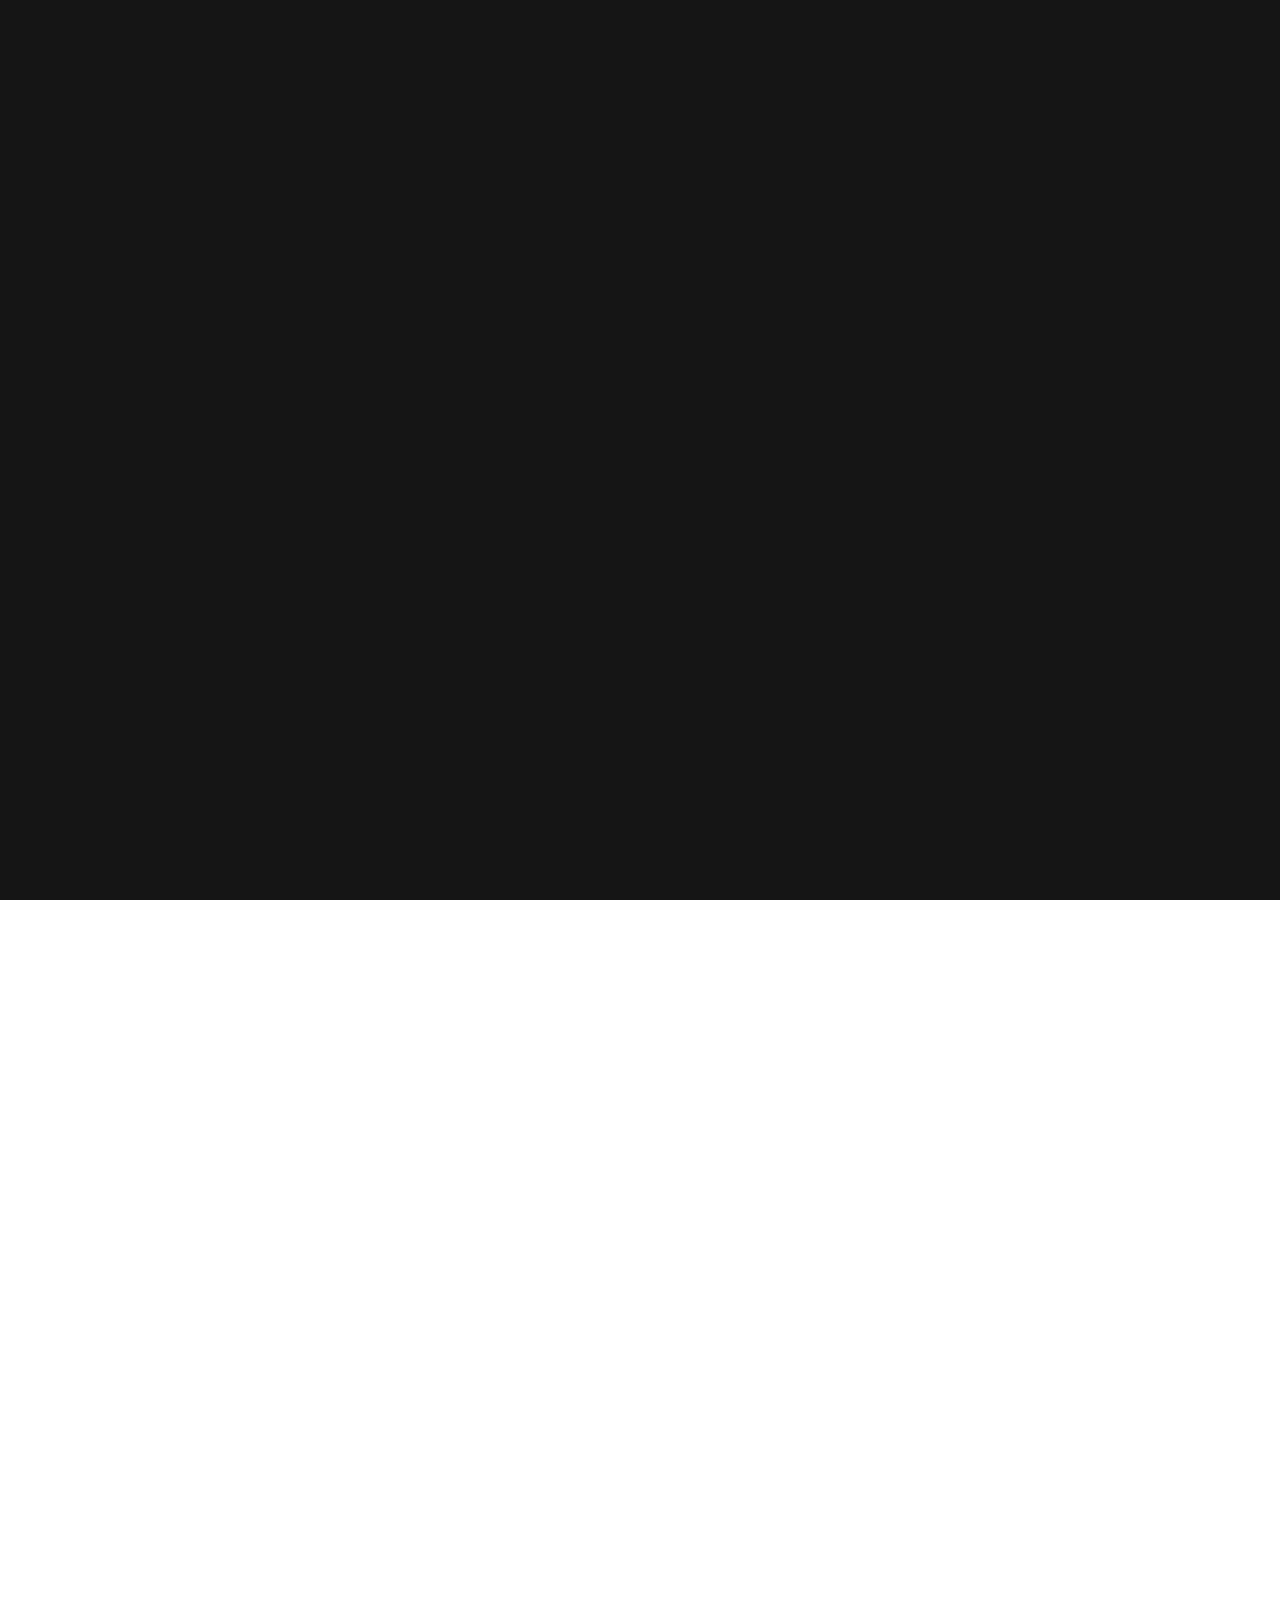
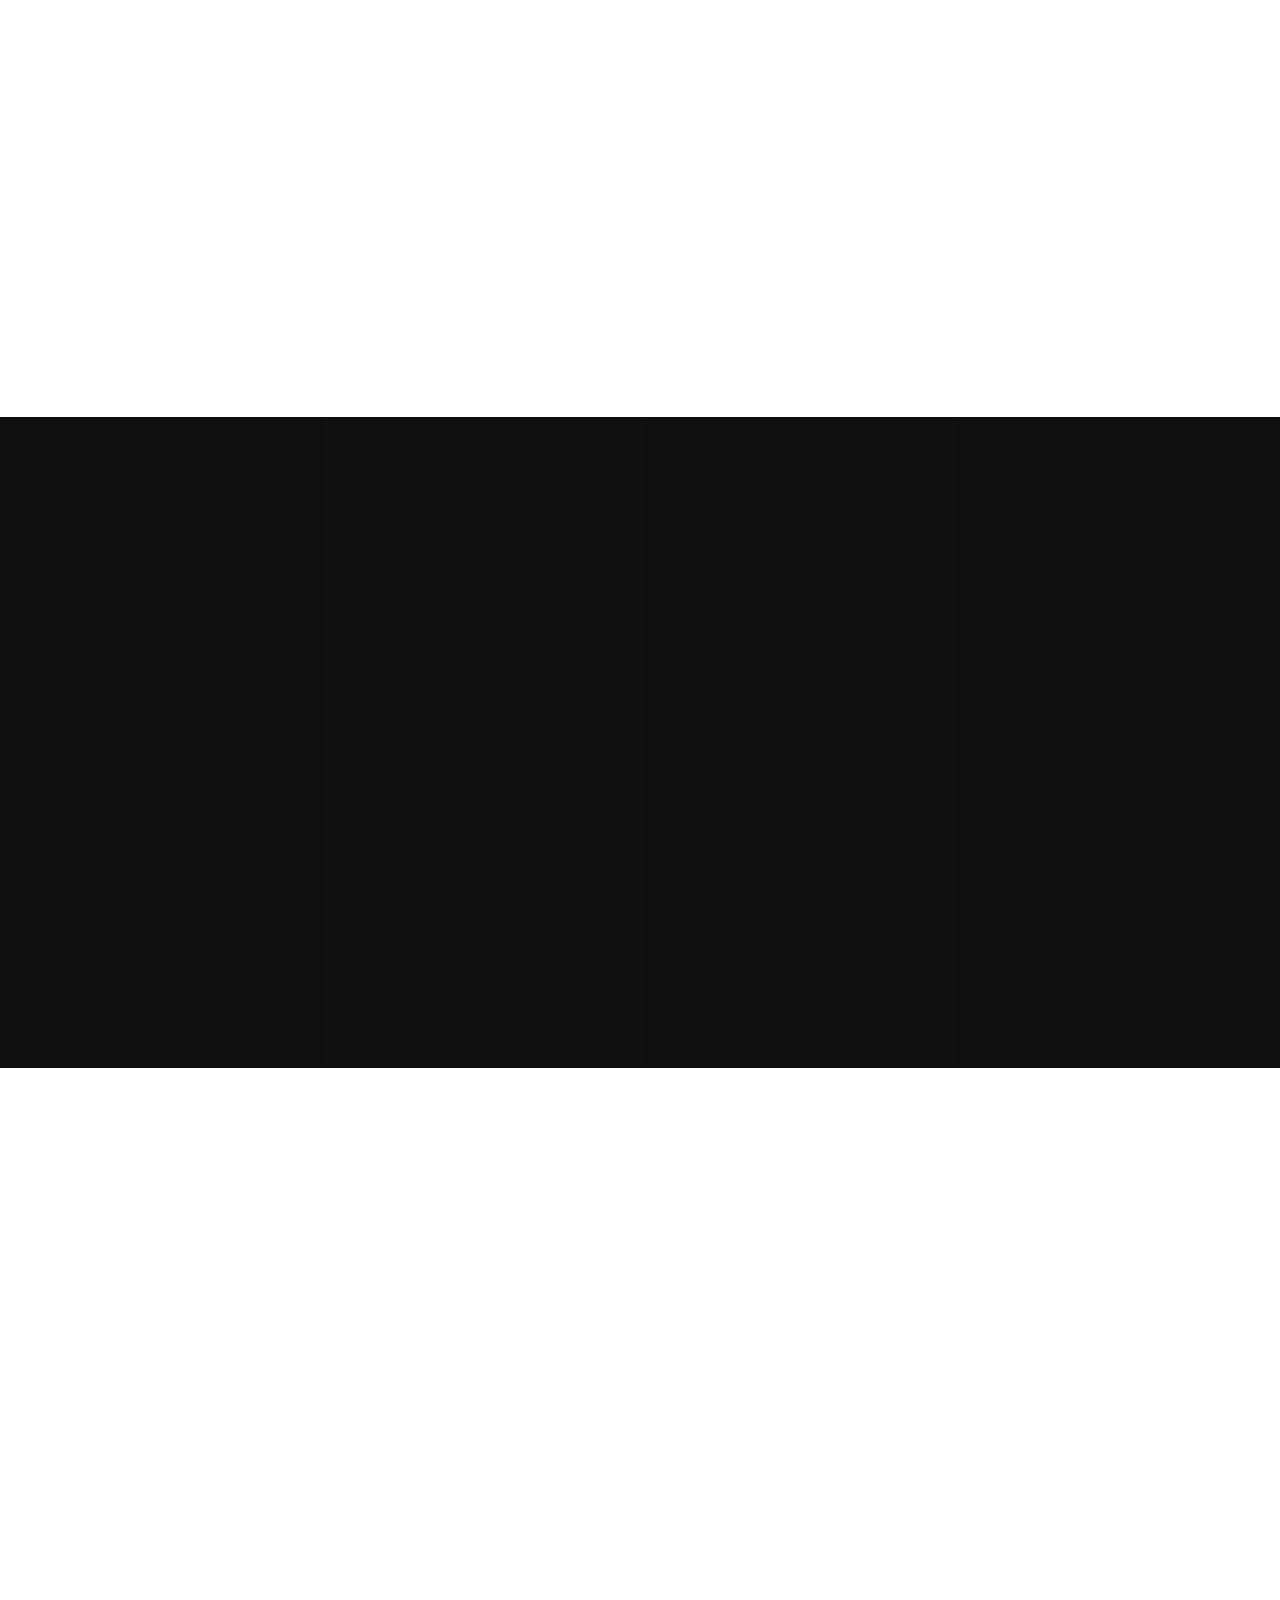
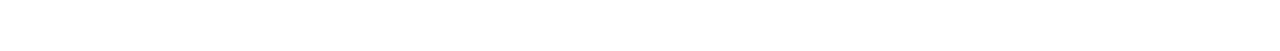
==== commit aad1aefd: "reverted back" ====
--- a/index.html
+++ b/index.html
@@ -1,691 +1,347 @@
-<!doctype html>
-<html class="no-js" lang="zxx">
-<head>
-    <meta charset="utf-8">
-    <meta http-equiv="x-ua-compatible" content="ie=edge">
-    <title> Hosting | Template</title>
-    <meta name="description" content="">
-    <meta name="viewport" content="width=device-width, initial-scale=1">
-    <link rel="manifest" href="site.webmanifest">
-    <link rel="shortcut icon" type="image/x-icon" href="assets/img/favicon.ico">
-
-    <!-- CSS here -->
-    <link rel="stylesheet" href="assets/css/bootstrap.min.css">
-    <link rel="stylesheet" href="assets/css/owl.carousel.min.css">
-    <link rel="stylesheet" href="assets/css/slicknav.css">
-    <link rel="stylesheet" href="assets/css/flaticon.css">
-    <link rel="stylesheet" href="assets/css/progressbar_barfiller.css">
-    <link rel="stylesheet" href="assets/css/gijgo.css">
-    <link rel="stylesheet" href="assets/css/animate.min.css">
-    <link rel="stylesheet" href="assets/css/animated-headline.css">
-    <link rel="stylesheet" href="assets/css/magnific-popup.css">
-    <link rel="stylesheet" href="assets/css/fontawesome-all.min.css">
-    <link rel="stylesheet" href="assets/css/themify-icons.css">
-    <link rel="stylesheet" href="assets/css/slick.css">
-    <link rel="stylesheet" href="assets/css/nice-select.css">
-    <link rel="stylesheet" href="assets/css/style.css">
-    
-</head>
-<body>
-    <!-- ? Preloader Start -->
-    <div id="preloader-active">
-        <div class="preloader d-flex align-items-center justify-content-center">
-            <div class="preloader-inner position-relative">
-                <div class="preloader-circle"></div>
-                <div class="preloader-img pere-text">
-                    <img src="assets/img/logo/loder.png" alt="">
-                </div>
-            </div>
-        </div>
-    </div>
-    <!-- Preloader Start -->
-    <header>
-        <!-- Header Start -->
-        <div class="header-area header-transparent">
-            <div class="main-header ">
-                <div class="header-bottom  header-sticky">
-                    <div class="container-fluid">
-                        <div class="row align-items-center">
-                            <!-- Logo -->
-                            <div class="col-xl-2 col-lg-2">
-                                <div class="logo">
-                                    <a href="index.html"><img src="assets/img/logo/logo.png" alt=""></a>
-                                </div>
-                            </div>
-                            <div class="col-xl-10 col-lg-10">
-                                <div class="menu-wrapper d-flex align-items-center justify-content-end">
-                                    <!-- Main-menu -->
-                                    <div class="main-menu d-none d-lg-block">
-                                        <nav>
-                                            <ul id="navigation">                                                                                          
-                                                <li><a href="index.html">Home</a></li>
-                                                <li><a href="packages.html">Packages</a></li>
-                                                <li><a href="help.html">Help</a></li>
-                                                <li><a href="#">Blog</a>
-                                                    <ul class="submenu">
-                                                        <li><a href="blog.html">Blog</a></li>
-                                                        <li><a href="blog_details.html">Blog Details</a></li>
-                                                        <li><a href="elements.html">Element</a></li>
-                                                    </ul>
-                                                </li>
-                                                <li><a href="contact.html">Contact</a></li>
-                                                <!-- Button -->
-                                                <li class="button-header margin-left "><a href="register.html" class="btn">Sign Up</a></li>
-                                                <li class="button-header"><a href="login.html" class="btn3">Sign In</a></li>
-                                            </ul>
-                                        </nav>
-                                    </div>
-                                </div>
-                            </div> 
-                            <!-- Mobile Menu -->
-                            <div class="col-12">
-                                <div class="mobile_menu d-block d-lg-none"></div>
-                            </div>
-                        </div>
-                    </div>
-                </div>
-            </div>
-        </div>
-        <!-- Header End -->
-    </header>
-    <main>
-        <!-- Slider Area Start-->
-        <div class="slider-area slider-bg ">
-            <div class="slider-active">
-                <!-- Single Slider -->
-                <div class="single-slider d-flex align-items-center slider-height ">
-                    <div class="container">
-                        <div class="row align-items-center justify-content-between">
-                            <div class="col-xl-5 col-lg-5 col-md-9 ">
-                                <div class="hero__caption">
-                                    <span data-animation="fadeInLeft" data-delay=".3s">Best Domain & hosting service provider</span>
-                                    <h1 data-animation="fadeInLeft" data-delay=".6s ">Powerful web hosting</h1>
-                                    <p data-animation="fadeInLeft" data-delay=".8s">Supercharge your WordPress hosting with detailed 
-                                        website analytics, marketing tools, security, and data 
-                                    backups all in one place.</p>
-                                    <!-- Slider btn -->
-                                    <div class="slider-btns">
-                                        <!-- Hero-btn -->
-                                        <a data-animation="fadeInLeft" data-delay="1s" href="industries.html" class="btn radius-btn">get started</a>
-                                    </div>
-                                </div>
-                            </div>
-                            <div class="col-xl-6 col-lg-6">
-                                <div class="hero__img d-none d-lg-block f-right">
-                                    <img src="assets/img/hero/hero_right.png" alt="" data-animation="fadeInRight" data-delay="1s">
-                                </div>
-                            </div>
-                        </div>
-                    </div>
-                </div>      
-                <!-- Single Slider -->
-                <div class="single-slider d-flex align-items-center slider-height ">
-                    <div class="container">
-                        <div class="row align-items-center">
-                            <div class="col-lg-6 col-md-9 ">
-                                <div class="hero__caption">
-                                    <span data-animation="fadeInLeft" data-delay=".3s">Best Domain & hosting service provider</span>
-                                    <h1 data-animation="fadeInLeft" data-delay=".6s">Powerful web hosting</h1>
-                                    <p data-animation="fadeInLeft" data-delay=".8s">Supercharge your WordPress hosting with detailed 
-                                        website analytics, marketing tools, security, and data 
-                                    backups all in one place.</p>
-                                    <!-- Slider btn -->
-                                    <div class="slider-btns">
-                                        <!-- Hero-btn -->
-                                        <a data-animation="fadeInLeft" data-delay="1s" href="industries.html" class="btn radius-btn">get started</a>
-                                    </div>
-                                </div>
-                            </div>
-                            <div class="col-lg-6">
-                                <div class="hero__img d-none d-lg-block f-right">
-                                    <img src="assets/img/hero/hero_right.png" alt="" data-animation="fadeInRight" data-delay="1s">
-                                </div>
-                            </div>
-                        </div>
-                    </div>
-                </div>      
-            </div>
-            <!-- Slider Shape -->
-            <div class="slider-shape d-none d-lg-block">
-                <img class="slider-shape1" src="assets/img/hero/top-left-shape.png" alt="">
-            </div>
-        </div>
-        <!-- Slider Area End -->
-        <!-- Domain-search start -->
-        <div class="domain-search-area section-bg1">
-           <div class="container">
-               <div class="row">
-                   <div class="col-xl-4 col-lg-5">
-                       <h2>Search new domain</h2>
-                       <p>Supercharge your WordPress hosting with detailed  website analytics, marketing tools.</p>
-                   </div>
-                   <div class="col-xl-8 col-lg-7">
-                    <!--Hero form -->
-                    <form action="#" class="search-box">
-                        <div class="input-form">
-                            <input type="text" placeholder="Search for a domain">
-                            <!-- icon search -->
-                            <div class="search-form">
-                                <button><i class="ti-search"></i></button>
-                            </div>
-                            <!-- icon search -->
-                            <div class="world-form">
-                                <i class="fas fa-globe"></i>
-                            </div>
-                        </div>
-                    </form>	
-                    <!-- Domain List -->
-                    <div class="single-domain pt-30 pb-30">
-                        <ul>
-                            <li><span>.com</span> <p>$15.99</p></li>
-                            <li><span>.net</span> <p>$10.99</p></li>
-                            <li><span>.rog</span> <p>$10.99</p></li>
-                            <li><span>.me</span> <p>$10.99</p></li>
-                        </ul>
-                    </div>
-                    <!-- Domain List  End-->
-                </div>
-            </div>
-        </div>
-    </div>
-    <!-- Domain-search End -->
-    <!--? Team -->
-    <section class="team-area section-padding40 section-bg1">
-        <div class="container">
-            <div class="row justify-content-center">
-                <div class="col-xl-12">
-                    <div class="section-tittle text-center mb-105">
-                        <h2>Most amazing features</h2>
-                    </div>
-                </div>
-            </div>
-            <div class="row">
-                <div class="col-lg-4 col-md-4 col-sm-6"">
-                    <div class="single-cat">
-                        <div class="cat-icon">
-                            <img src="assets/img/icon/services1.svg" alt="">
-                        </div>
-                        <div class="cat-cap">
-                            <h5><a href="#">Employee Owned</a></h5>
-                            <p>Supercharge your WordPress hosting with detailed website analytics, marketing tools.</p>
-                        </div>
-                    </div>
-                </div>
-                <div class="col-lg-4 col-md-4 col-sm-6">
-                    <div class="single-cat">
-                        <div class="cat-icon">
-                            <img src="assets/img/icon/services2.svg" alt="">
-                        </div>
-                        <div class="cat-cap">
-                            <h5><a href="#">Commitment to Security</a></h5>
-                            <p>Supercharge your WordPress hosting with detailed website analytics, marketing tools.</p>
-                        </div>
-                    </div>
-                </div>
-                <div class="col-lg-4 col-md-4 col-sm-6">
-                    <div class="single-cat">
-                        <div class="cat-icon">
-                            <img src="assets/img/icon/services3.svg" alt="">
-                        </div>
-                        <div class="cat-cap">
-                            <h5><a href="#">Passion for Privacy</a></h5>
-                            <p>Supercharge your WordPress hosting with detailed website analytics, marketing tools.</p>
-                        </div>
-                    </div>
-                </div>
-                <div class="col-lg-4 col-md-4 col-sm-6">
-                    <div class="single-cat">
-                        <div class="cat-icon">
-                            <img src="assets/img/icon/services4.svg" alt="">
-                        </div>
-                        <div class="cat-cap">
-                            <h5><a href="#">Employee Owned</a></h5>
-                            <p>Supercharge your WordPress hosting with detailed website analytics, marketing tools.</p>
-                        </div>
-                    </div>
-                </div>
-                <div class="col-lg-4 col-md-4 col-sm-6">
-                    <div class="single-cat">
-                        <div class="cat-icon">
-                            <img src="assets/img/icon/services5.svg" alt="">
-                        </div>
-                        <div class="cat-cap">
-                            <h5><a href="#">24/7 Support</a></h5>
-                            <p>Supercharge your WordPress hosting with detailed website analytics, marketing tools.</p>
-                        </div>
-                    </div>
-                </div>
-                <div class="col-lg-4 col-md-4 col-sm-6">
-                    <div class="single-cat">
-                        <div class="cat-icon">
-                            <img src="assets/img/icon/services6.svg" alt="">
-                        </div>
-                        <div class="cat-cap">
-                            <h5><a href="#">100% Uptime Guaranteed</a></h5>
-                            <p>Supercharge your WordPress hosting with detailed website analytics, marketing tools.</p>
-                        </div>
-                    </div>
-                </div>
-            </div>
-        </div>
-    </section>
-    <!-- Services End -->
-    <!--? Pricing Card Start -->
-    <section class="pricing-card-area fix">
-        <div class="container">
-            <div class="row justify-content-center">
-                <div class="col-xl-8 col-lg-8">
-                    <div class="section-tittle text-center mb-90">
-                        <h2>Choose plan which fit for you</h2>
-                        <p>Supercharge your WordPress hosting with detailed website analytics, marketing tools. Our experts are just part of the reason Bluehost is the ideal home for your WordPress website. We're here to help you succeed!</p>
-                    </div>
-                </div>
-            </div>
-            <div class="row">
-                <div class="col-xl-4 col-lg-4 col-md-6 col-sm-10">
-                    <div class="single-card text-center mb-30">
-                        <div class="card-top">
-                            <img src="assets/img/icon/price1.svg" alt="">
-                            <h4>Shared Hosting</h4>
-                            <p>Starting at</p>
-                        </div>
-                        <div class="card-mid">
-                            <h4>$4.67 <span>/ month</span></h4>
-                        </div>
-                        <div class="card-bottom">
-                            <ul>
-                                <li>2 TB of space</li>
-                                <li>unlimited bandwidth</li>
-                                <li>full backup systems</li>
-                                <li>free domain</li>
-                                <li>unlimited database</li>
-                            </ul>
-                            <a href="#" class="borders-btn">Get Started</a>
-                        </div>
-                    </div>
-                </div>
-                <div class="col-xl-4 col-lg-4 col-md-6 col-sm-10">
-                    <div class="single-card text-center mb-30">
-                        <div class="card-top">
-                            <img src="assets/img/icon/price2.svg" alt="">
-                            <h4>Dedicated Hosting</h4>
-                            <p>Starting at</p>
-                        </div>
-                        <div class="card-mid">
-                            <h4>$4.67 <span>/ month</span></h4>
-                        </div>
-                        <div class="card-bottom">
-                            <ul>
-                                <li>2 TB of space</li>
-                                <li>unlimited bandwidth</li>
-                                <li>full backup systems</li>
-                                <li>free domain</li>
-                                <li>unlimited database</li>
-                            </ul>
-                            <a href="#" class="borders-btn">Get Started</a>
-                        </div>
-                    </div>
-                </div>
-                <div class="col-xl-4 col-lg-4 col-md-6 col-sm-10">
-                    <div class="single-card text-center mb-30">
-                        <div class="card-top">
-                            <img src="assets/img/icon/price3.svg" alt="">
-                            <h4>Cloud Hosting</h4>
-                            <p>Starting at</p>
-                        </div>
-                        <div class="card-mid">
-                            <h4>$4.67 <span>/ month</span></h4>
-                        </div>
-                        <div class="card-bottom">
-                            <ul>
-                                <li>2 TB of space</li>
-                                <li>unlimited bandwidth</li>
-                                <li>full backup systems</li>
-                                <li>free domain</li>
-                                <li>unlimited database</li>
-                            </ul>
-                            <a href="#" class="borders-btn">Get Started</a>
-                        </div>
-                    </div>
-                </div>
-            </div>
-        </div>
-    </section>
-    <!-- Pricing Card End -->
-    <!--? About-1 Area Start -->
-    <div class="about-area1 section-padding40">
-        <div class="container">
-            <div class="row align-items-center justify-content-between">
-                <div class="col-xl-5 col-lg-5 col-md-8 col-sm-10">
-                    <!-- about-img -->
-                    <div class="about-img ">
-                        <img src="assets/img/gallery/about1.png" alt="">
-                    </div>
-                </div>
-                <div class="col-xl-7 col-lg-7 col-md-12">
-                    <div class="about-caption ">
-                        <!-- Section Tittle -->
-                        <div class="section-tittle section-tittle2 mb-30">
-                            <h2>Global server location</h2>
-                        </div>
-                        <p class="mb-40">Supercharge your WordPress hosting with detailed website analytics, marketing tools. Our experts are just part of the reason Bluehost is the ideal home for your WordPress website. We're here to help you succeed!</p>
-                        <ul>
-                            <li>
-                                <img src="assets/img/icon/right.svg" alt="">
-                                <p>WordPress hosting with detailed website</p>
-                            </li>
-                            <li>
-                                <img src="assets/img/icon/right.svg" alt="">
-                                <p>Our experts are just part of the reason</p>
-                            </li>
-                            <li>
-                                <img src="assets/img/icon/right.svg" alt="">
-                                <p> Detailed website analytics</p>
-                            </li>
-                        </ul>
-                    </div>
-                </div>
-            </div>
-        </div>
-    </div>
-    <!-- About-1 Area End -->
-    <!--? About-2 Area Start -->
-    <div class="about-area1 pb-bottom">
-        <div class="container">
-            <div class="row align-items-center justify-content-between">
-                <div class="col-xl-7 col-lg-7 col-md-12">
-                    <div class="about-caption about-caption3 mb-50">
-                        <!-- Section Tittle -->
-                        <div class="section-tittle section-tittle2 mb-30">
-                            <h2>Dedicated support</h2>
-                        </div>
-                        <p class="mb-40">Supercharge your WordPress hosting with detailed website analytics, marketing tools. Our experts are just part of the reason Bluehost is the ideal home for your WordPress website. We're here to help you succeed!</p>
-                        <ul class="mb-30">
-                            <li>
-                                <img src="assets/img/icon/right.svg" alt="">
-                                <p>WordPress hosting with detailed website</p>
-                            </li>
-                            <li>
-                                <img src="assets/img/icon/right.svg" alt="">
-                                <p>Our experts are just part of the reason</p>
-                            </li>
-                        </ul>
-                        <a href="#" class="btn"><i class="fas fa-phone-alt"></i>(10) 892-293 2678</a>
-                    </div>
-                </div>
-                <div class="col-xl-5 col-lg-5 col-md-8 col-sm-10">
-                    <!-- about-img -->
-                    <div class="about-img ">
-                        <img src="assets/img/gallery/about2.png" alt="">
-                    </div>
-                </div>
-            </div>
-        </div>
-    </div>
-    <!-- About-2 Area End -->
-    <!-- ask questions -->
-    <section class="ask-questions section-bg1 section-padding30 fix">
-        <div class="container">
-            <div class="row justify-content-center">
-                <div class="col-xl-8 col-lg-9 col-md-10 ">
-                    <!-- Section Tittle -->
-                    <div class="section-tittle text-center mb-90">
-                        <h2>Frequently ask questions</h2>
-                        <p>Supercharge your WordPress hosting with detailed website analytics, marketing tools. Our experts are just part of the reason Bluehost is the ideal home for your WordPress website. We're here to help you succeed!</p>
-                    </div>
-                </div>
-            </div>
-            <div class="row">
-                <div class="col-lg-6 col-md-6">
-                    <div class="single-question d-flex mb-50">
-                        <span> Q.</span>
-                        <div class="pera">
-                            <h2>Why can't people connect to the web server on my PC?</h2>
-                            <p>We operate one of the most advanced 100 Gbit networks in the world, complete with Anycast support and extensive DDoS protection.</p>
-                        </div>
-                    </div>
-                </div>
-                <div class="col-lg-6 col-md-6">
-                    <div class="single-question d-flex mb-50">
-                        <span> Q.</span>
-                        <div class="pera">
-                            <h2>What domain name should I choose for my site?</h2>
-                            <p>We operate one of the most advanced 100 Gbit networks in the world, complete with Anycast support and extensive DDoS protection.</p>
-                        </div>
-                    </div>
-                </div>
-                <div class="col-lg-6 col-md-6">
-                    <div class="single-question d-flex mb-50">
-                        <span> Q.</span>
-                        <div class="pera">
-                            <h2>How can I make my website work without www. in front?</h2>
-                            <p>We operate one of the most advanced 100 Gbit networks in the world, complete with Anycast support and extensive DDoS protection.</p>
-                        </div>
-                    </div>
-                </div>
-                <div class="col-lg-6 col-md-6">
-                    <div class="single-question d-flex mb-50">
-                        <span> Q.</span>
-                        <div class="pera">
-                            <h2>Why does Internet Information Server want a password?</h2>
-                            <p>We operate one of the most advanced 100 Gbit networks in the world, complete with Anycast support and extensive DDoS protection.</p>
-                        </div>
-                    </div>
-                </div>
-            </div>
-            <div class="row">
-                <div class="col-xl-12 ">
-                    <div class="more-btn text-center mt-20">
-                        <a href="#" class="btn">Go to Support</a>
-                    </div>
-                </div>
-            </div>
-        </div>
-    </section>
-    <!-- End ask questions -->
-    <!--? Testimonial Area Start -->
-    <section class="testimonial-area section-bg1">    
-        <div class="container" >   
-            <div class="testimonial-wrapper">
-                <div class="row align-items-center justify-content-center">
-                    <div class=" col-lg-10 col-md-12 col-sm-11">
-                        <!-- Testimonial Start -->
-                        <div class="h1-testimonial-active">
-                            <!-- Single Testimonial -->
-                            <div class="single-testimonial text-center mt-55">
-                                <div class="testimonial-caption">
-                                    <img src="assets/img/icon/quotes-sign.png" alt="" class="quotes-sign">
-                                    <p>Brook presents your services with flexible, convenient and cdpose layouts. You can select your favorite layouts & elements for cular ts with unlimited ustomization possibilities. Pixel-perfect replica;ition of thei designers ijtls intended csents your se.</p>
-                                </div>
-                                <!-- founder -->
-                                <div class="testimonial-founder d-flex align-items-center justify-content-center">
-                                    <div class="founder-img">
-                                        <img src="assets/img/icon/testimonial.png" alt="">
-                                    </div>
-                                    <div class="founder-text">
-                                        <span>Jacson Miller</span>
-                                        <p>Designer @Colorlib</p>
-                                    </div>
-                                </div>
-                            </div>
-                            <!-- Single Testimonial -->
-                            <div class="single-testimonial text-center mt-55"">
-                                <div class="testimonial-caption">
-                                    <img src="assets/img/icon/quotes-sign.png" alt="" class="quotes-sign">
-                                    <p>Brook presents your services with flexible, convenient and cdpose layouts. You can select your favorite layouts & elements for cular ts with unlimited ustomization possibilities. Pixel-perfect replica;ition of thei designers ijtls intended csents your se.</p>
-                                </div>
-                                <!-- founder -->
-                                <div class="testimonial-founder d-flex align-items-center justify-content-center">
-                                    <div class="founder-img">
-                                        <img src="assets/img/icon/testimonial.png" alt="">
-                                    </div>
-                                    <div class="founder-text">
-                                        <span>Jacson Miller</span>
-                                        <p>Designer @Colorlib</p>
-                                    </div>
-                                </div>
-                            </div>
-                        </div>
-                        <!-- Testimonial End -->
-                    </div>
-                </div>
-            </div>
-        </div>
-    </section>
-    <!--? Testimonial Area End -->
-</main>
-<footer>
-    <div class="footer-wrappr " data-background="assets/img/gallery/footer-bg.png">
-        <div class="footer-area footer-padding ">
-            <div class="container">
-                <div class="row d-flex justify-content-between">
-                    <div class="col-xl-3 col-lg-4 col-md-6 col-sm-6">
-                        <div class="single-footer-caption mb-50">
-                            <!-- logo -->
-                            <div class="footer-logo mb-25">
-                                <a href="index.html"><img src="assets/img/logo/logo2_footer.png" alt=""></a>
-                            </div>
-                            <div class="footer-tittle mb-50">
-                                <p>Subscribe our newsletter to get updates about our services</p>
-                            </div>
-                            <!-- Form -->
-                            <div class="footer-form">
-                                <div id="mc_embed_signup">
-                                    <form target="_blank" action="https://spondonit.us12.list-manage.com/subscribe/post?u=1462626880ade1ac87bd9c93a&amp;id=92a4423d01" method="get" class="subscribe_form relative mail_part" novalidate="true">
-                                        <input type="email" name="EMAIL" id="newsletter-form-email" placeholder=" Email Address " class="placeholder hide-on-focus" onfocus="this.placeholder = ''" onblur="this.placeholder = 'Your email address'">
-                                        <div class="form-icon">
-                                            <button type="submit" name="submit" id="newsletter-submit" class="email_icon newsletter-submit button-contactForm">
-                                                Subscribe
-                                            </button>
-                                        </div>
-                                        <div class="mt-10 info"></div>
-                                    </form>
-                                </div>
-                            </div>
-                            <!-- social -->
-                            <div class="footer-social mt-50">
-                                <a href="#"><i class="fab fa-twitter"></i></a>
-                                <a href="https://bit.ly/sai4ull"><i class="fab fa-facebook-f"></i></a>
-                                <a href="#"><i class="fab fa-pinterest-p"></i></a>
-                            </div>
-                        </div>
-                    </div>
-                    <div class="col-xl-1 col-lg-1 col-md-1 col-sm-1"></div>
-                    <div class="col-xl-2 col-lg-2 col-md-4 col-sm-5">
-                        <div class="single-footer-caption mb-50">
-                            <div class="footer-tittle">
-                                <h4>Company</h4>
-                                <ul>
-                                    <li><a href="#">Why choose us</a></li>
-                                    <li><a href="#"> Review</a></li>
-                                    <li><a href="#">Customers</a></li>
-                                    <li><a href="#">Blog</a></li>
-                                    <li><a href="#">Carrier</a></li>
-                                </ul>
-                            </div>
-                        </div>
-                    </div>
-                    <div class="col-xl-2 col-lg-2 col-md-4 col-sm-5">
-                        <div class="single-footer-caption mb-50">
-                            <div class="footer-tittle">
-                                <h4>Products</h4>
-                                <ul>
-                                    <li><a href="#">Why choose us</a></li>
-                                    <li><a href="#"> Review</a></li>
-                                    <li><a href="#">Customers</a></li>
-                                    <li><a href="#">Blog</a></li>
-                                    <li><a href="#">Carrier</a></li>
-                                </ul>
-                            </div>
-                        </div>
-                    </div>
-                    <div class="col-xl-2 col-lg-2 col-md-4 col-sm-5">
-                        <div class="single-footer-caption mb-50">
-                            <div class="footer-tittle">
-                                <h4>Support</h4>
-                                <ul>
-                                    <li><a href="#">Technology</a></li>
-                                    <li><a href="#">  Products</a></li>
-                                    <li><a href="#">Customers</a></li>
-                                    <li><a href="#">Quality</a></li>
-                                    <li><a href="#">Sales geography</a></li>
-                                </ul>
-                            </div>
-                        </div>
-                    </div>
-                </div>
-            </div>
-        </div>
-        <!-- footer-bottom area -->
-        <div class="footer-bottom-area">
-            <div class="container">
-                <div class="footer-border">
-                    <div class="row">
-                        <div class="col-xl-12">
-                            <div class="footer-copy-right text-center">
-                                <p><!-- Link back to Colorlib can't be removed. Template is licensed under CC BY 3.0. -->
-                                  Copyright &copy;<script>document.write(new Date().getFullYear());</script> All rights reserved | This template is made with <i class="fa fa-heart" aria-hidden="true"></i> by <a href="https://colorlib.com" target="_blank">Colorlib</a>
-                                  <!-- Link back to Colorlib can't be removed. Template is licensed under CC BY 3.0. --></p>
-
-                              </div>
-                          </div>
-                      </div>
-                  </div>
-              </div>
-          </div>
-      </div>
-  </footer>
-  <!-- Scroll Up -->
-  <div id="back-top" >
-    <a title="Go to Top" href="#"> <i class="fas fa-level-up-alt"></i></a>
-</div>
-
-<!-- JS here -->
-
-<script src="./assets/js/vendor/modernizr-3.5.0.min.js"></script>
-<!-- Jquery, Popper, Bootstrap -->
-<script src="./assets/js/vendor/jquery-1.12.4.min.js"></script>
-<script src="./assets/js/popper.min.js"></script>
-<script src="./assets/js/bootstrap.min.js"></script>
-<!-- Jquery Mobile Menu -->
-<script src="./assets/js/jquery.slicknav.min.js"></script>
-
-<!-- Jquery Slick , Owl-Carousel Plugins -->
-<script src="./assets/js/owl.carousel.min.js"></script>
-<script src="./assets/js/slick.min.js"></script>
-<!-- One Page, Animated-HeadLin -->
-<script src="./assets/js/wow.min.js"></script>
-<script src="./assets/js/animated.headline.js"></script>
-<script src="./assets/js/jquery.magnific-popup.js"></script>
-
-<!-- Date Picker -->
-<script src="./assets/js/gijgo.min.js"></script>
-
-<!-- Video bg -->
-<script src="./assets/js/jquery.vide.js"></script>
-
-<!-- Nice-select, sticky -->
-<script src="./assets/js/jquery.nice-select.min.js"></script>
-<script src="./assets/js/jquery.sticky.js"></script>
-<!-- Progress -->
-<script src="./assets/js/jquery.barfiller.js"></script>
-
-<!-- counter , waypoint,Hover Direction -->
-<script src="./assets/js/jquery.counterup.min.js"></script>
-<script src="./assets/js/waypoints.min.js"></script>
-<script src="./assets/js/jquery.countdown.min.js"></script>
-<script src="./assets/js/hover-direction-snake.min.js"></script>
-
-<!-- contact js -->
-<script src="./assets/js/contact.js"></script>
-<script src="./assets/js/jquery.form.js"></script>
-<script src="./assets/js/jquery.validate.min.js"></script>
-<script src="./assets/js/mail-script.js"></script>
-<script src="./assets/js/jquery.ajaxchimp.min.js"></script>
-
-<!-- Jquery Plugins, main Jquery -->	
-<script src="./assets/js/plugins.js"></script>
-<script src="./assets/js/main.js"></script>
-
-</body>
-</html>+<!DOCTYPE html>
+<html class="no-js" lang="en">
+<head>
+
+    <!--- basic page needs
+    ================================================== -->
+    <meta charset="utf-8">
+    <title>BusDine</title>
+    <meta name="description" content="">
+    <meta name="author" content="">
+
+    <!-- mobile specific metas
+    ================================================== -->
+    <meta name="viewport" content="width=device-width, initial-scale=1">
+
+    <!-- CSS
+    ================================================== -->
+    <link rel="stylesheet" href="css/base.css">
+    <link rel="stylesheet" href="css/vendor.css">
+    <link rel="stylesheet" href="css/main.css">
+
+    <!-- script
+    ================================================== -->
+    <script src="js/modernizr.js"></script>
+
+    <!-- favicons
+    ================================================== -->
+    <link rel="shortcut icon" href="favicon.ico" type="image/x-icon">
+    <link rel="icon" href="favicon.ico" type="image/x-icon">
+
+</head>
+
+
+<body id="top">
+    
+    <!-- preloader
+    ================================================== -->
+    <div id="preloader">
+        <div id="loader" class="dots-jump">
+            <div></div>
+            <div></div>
+            <div></div>
+        </div>
+    </div>
+
+    <!-- header
+    ================================================== -->
+    <header class="s-header">
+
+        <div class="header-logo">
+            <a class="site-logo" href="index.html">
+                <img src="images/BDLG.png" alt="Homepage">
+            </a>
+        </div> <!-- end header-logo -->
+
+        <nav class="header-nav">
+
+            <a href="#0" class="header-nav__close" title="close"><span>Close</span></a>
+
+            <h3>Navigate to</h3>
+
+            <div class="header-nav__content">
+                
+                <ul class="header-nav__list">
+                    <li><a class="smoothscroll"  href="#home" title="home">Home</a></li>
+                    <li><a class="smoothscroll"  href="#about" title="about">About</a></li>
+                    <!-- <li><a class="smoothscroll"  href="#services" title="services">Services</a></li>
+                    <li><a class="smoothscroll"  href="#works" title="works">Works</a></li> -->
+                    <li><a class="smoothscroll"  href="#contact" title="contact">Contact</a></li>
+                </ul>
+    
+                <p>BusDine is a mobile app by which bus passengers can order a tasty meal during their journey.</p>
+    
+                <ul class="header-nav__social">
+
+
+
+                 
+                    <li>
+                        <a href="https://www.linkedin.com/company/busdine/"><i class="fab fa-linkedin" aria-hidden="true"></i></a>
+                    </li>
+                    <li>
+                        <a href="https://www.instagram.com/bus.dine/"><i class="fab fa-instagram" aria-hidden="true"></i></a>
+                    </li>
+                    <li>
+                        <a href="mailto:info.busdine@gmail.com"><i class="fas fa-envelope" aria-hidden="true"></i>
+                        </li>
+                            <li>
+                                <a href="tel:+491792327115"><i class="fas fa-phone-square" aria-hidden="true"></i></a>
+                            </li>
+
+                </ul>
+
+            </div> <!-- end header-nav__content -->
+
+        </nav> <!-- end header-nav -->
+
+        <a class="header-menu-toggle" href="#0">
+            <span class="header-menu-icon"></span>
+        </a>
+
+    </header> <!-- end s-header -->
+
+
+    <!-- home
+    ================================================== -->
+    <section id="home" class="s-home page-hero target-section" data-parallax="scroll" data-image-src="images/busback.jpg" data-natural-width=3000 data-natural-height=2000 data-position-y=center>
+
+        <div class="grid-overlay">
+            <div></div>
+        </div>
+
+        <div class="home-content">
+
+            <div class="row home-content__main">
+
+                <h1>
+                BusDine
+                </h1>
+
+                <h3>
+                Order and enjoy a tasty meal on the bus!
+                </h3>
+               
+
+                <div class="home-content__video">
+                    <a class="video-link" href="https://www.youtube.com/watch?v=EPFiSe6zb9E" data-lity>
+                        <span class="video-icon"></span>
+                       
+                    </a>
+                </div>
+                <h5>
+                    LAUNCHING JANUARY 2021 IN GERMANY
+                    </h5>
+
+                <div class="home-content__button">
+                    <a href="#about" class="smoothscroll btn btn--primary btn--large">
+                        More About Us
+                    </a>
+                    <a href="#contact" class="smoothscroll btn btn--large">
+                        <!-- <a href="res/pitchdeck.pdf" target="_blank" class="btn btn--large"> -->
+
+                        Let's Talk
+                    </a>
+                </div>
+
+            </div> <!-- end home-content__main -->
+
+            <div class="home-content__scroll">
+                <a href="#about" class="scroll-link smoothscroll">
+                 
+                </a>
+            </div>
+
+        </div> <!-- end home-content -->
+
+        <ul class="home-social">
+            <li>
+                <a href="tel:+491792327115"><i class="fas fa-phone-square" aria-hidden="true"></i><span>Phone</span></a>
+            </li>
+            <li>
+                <a href="https://www.linkedin.com/company/busdine/"><i class="fab fa-linkedin" aria-hidden="true"></i><span>LinkedIn</span></a>
+            </li>
+            <li>
+                <a href="https://www.instagram.com/bus.dine/"><i class="fab fa-instagram" aria-hidden="true"></i><span>Instagram</span></a>
+            </li>
+            <li>
+                <a href="mailto:info.busdine@gmail.com"><i class="fas fa-envelope" aria-hidden="true"></i><span>Email</span></a>
+            </li>
+            <!-- <li>
+                <a href="#0"><i class="fab fa-dribbble" aria-hidden="true"></i><span>Dribbble</span></a>
+            </li> -->
+        </ul> <!-- end home-social -->
+
+    </section> <!-- end s-home -->
+
+
+    <!-- about
+    ================================================== -->
+    <section id="about" class="s-about target-section">
+
+        <div class="row section-header bit-narrow" data-aos="fade-up">
+            <div class="col-full">
+                <h3 class="subhead">What is BusDine?</h3>
+                <h1 class="display-1">
+                    BusDine is a mobile app by which bus passengers can order a tasty meal during their journey.
+                </h1>
+            </div>
+        </div> <!-- end section-header -->
+
+
+
+        <div class="row bit-narrow">
+                
+            <div class="about-process process block-1-2 block-tab-full">
+
+                <div class="col-block item-process" data-aos="fade-up">
+                    <div class="item-process__text">
+                        <h4 class="item-title">Add you bus booking number</h4>
+                        <p>
+                        We require your bus booking number in order to recommend you restaurants near to your upcoming bus stops.
+                        
+                        </p>
+                    </div>
+                </div>
+                <div class="col-block item-process" data-aos="fade-up">
+                    <div class="item-process__text">
+                        <h4 class="item-title">Choose what you like to eat </h4>
+                        <p>
+                        Choose from a large variety of cusines such as Italian, Chinese, Mexican, Indian, American, Turkish, Japanese etc.
+                        </p>
+                    </div>
+                </div>
+                <div class="col-block item-process" data-aos="fade-up">
+                    <div class="item-process__text">
+                        <h4 class="item-title">Order and wait till next bus stop</h4>
+                        <p>
+                       Order the meal and our partner restaurant will  freshly start preparing your order.
+                        </p>
+                    </div>
+                </div>
+                <div class="col-block item-process" data-aos="fade-up">
+                    <div class="item-process__text">
+                        <h4 class="item-title">Get your meal and enjoy</h4>
+                        <p>
+                        BusDine will deliver your meal at the bus stop you choose. Grab your meal and enjoy it on your ride ahead.
+                        </p>
+                    </div>
+                </div>
+
+            </div> <!-- end process -->
+
+        </div> <!-- end row -->
+
+    </section> <!-- end s-about -->
+
+
+
+    <!-- clients
+    ================================================== -->
+    <section id="clients" class="s-clients target-section darker">
+
+        <div class="grid-overlay">
+            <div></div>
+        </div>
+
+        <div class="row section-header text-center narrow" data-aos="fade-up">
+                <div class="col-full">
+             
+                    <h1 class="display-2">Launching on 6 bus routes and 17 cities across Germany</h1>
+                </div>
+        </div> 
+        
+        <!-- end section-header -->
+
+        <div class="row clients-wrap" data-aos="fade-up">
+            <div class="col-twelve">
+                <ul class="clients">
+                    <li><a href="#0">Bremen</a></li>
+                    <li><a href="#0">Osnabrück</a></li>
+                    <li><a href="#0">Hannover</a></li>
+                    <li><a href="#0">Münster</a></li>
+                    <li><a href="#0">Essen</a></li>
+                    <li><a href="#0">Bochum</a></li>
+                    <li><a href="#0">Hagen</a></li>
+                    <li><a href="#0">Leverkusen</a></li>
+                    <li><a href="#0">Regensburg</a></li>
+                    <li><a href="#0">Nuremburg</a></li>
+                    <li><a href="#0">Augsburg</a></li>
+                    <li><a href="#0">Leipzig</a></li>
+                    <li><a href="#0">Darmstadt</a></li>
+                    <li><a href="#0">Heilbronn</a></li>
+                    <li><a href="#0">Kornwestheim</a></li>
+                    <li><a href="#0">Stuttgart</a></li>
+                    <li><a href="#0">Hof</a></li>
+
+                     
+                    
+                    
+                    
+                    
+                    
+                    
+                    
+                </ul>
+            </div>
+        </div>
+
+    </section> <!-- end s-clients -->
+
+
+    <!-- contact
+    ================================================== -->
+    <section id="contact" class="s-contact target-section">
+
+            <div class="grid-overlay">
+                <div></div>
+            </div>
+
+        <div class="row section-header narrow" data-aos="fade-up">
+            <div class="col-full">
+                <h3 class="subhead-3">Contact us</h3>
+                <h1 class="display-3">We look forward to speaking with you.</h1>
+
+
+                <h1 class="display-4">info.busdine@gmail.com </h1>
+                <h1 class="display-4">+49 1792327115 </h1>
+
+                
+                <div class="home-content__button">
+                    <a href="mailto:info.busdine@gmail.com" class="smoothscroll btn btn--primary btn--large">
+                        Join as partner
+                    </a>
+                   
+                    <a href="mailto:info.busdine@gmail.com" class="smoothscroll btn  btn--large">
+                        Invest in Busdine
+                    </a>
+
+                    
+                </div>
+
+                
+                
+                
+            </div>
+            
+        </div> <!-- end section-header -->
+
+        <div class="row contact-main" data-aos="fade-up">
+            <div class="col-full">
+
+            </div>
+        </div>
+
+    </section> 
+    <!-- end s-contact -->
+
+
+
+
+    <!-- Java Script
+    ================================================== -->
+    <script src="js/jquery-3.2.1.min.js"></script>
+    <script src="js/plugins.js"></script>
+    <script src="js/main.js"></script>
+
+</body>--- a/css/base.css
+++ b/css/base.css
@@ -0,0 +1,946 @@
+/* =================================================================== 
+ *
+ *  Sublime v1.0 Base Stylesheet
+ *  06-10-2018
+ *  ------------------------------------------------------------------
+ *
+ *  TOC:
+ *  # imports 
+ *  # normalize  
+ *  # basic/base setup styles
+ *    ## Media
+ *    ## Typography resets 
+ *    ## links
+ *    ## inputs
+ *  # grid
+ *    ## medium size devices
+ *    ## tablets
+ *    ## mobile devices
+ *    ## small mobile devices
+ *  # block grids
+ *    ## medium size devices
+ *    ## tablets
+ *    ## mobile devices
+ *  # MISC
+ *
+ * =================================================================== */
+
+
+/* ===================================================================
+ * # imports 
+ *
+ * ------------------------------------------------------------------- */
+@import url("https://fonts.googleapis.com/css?family=Montserrat:400,500,600,700|Nunito+Sans:300,400,400i,600,600i,700,700i");
+@import url("micons/micons.css");
+@import url("font-awesome/css/fontawesome-all.css");
+
+
+/* ===================================================================
+ * # normalize
+ * normalize.css v5.0.0 | MIT License |
+ * github.com/necolas/normalize.css
+ *
+ * ------------------------------------------------------------------- */
+html {
+  font-family: sans-serif;
+  line-height: 1.15;
+  -ms-text-size-adjust: 100%;
+  -webkit-text-size-adjust: 100%;
+}
+
+body {
+  margin: 0;
+}
+
+article,
+aside,
+footer,
+header,
+nav,
+section {
+  display: block;
+}
+
+h1 {
+  font-size: 2em;
+  margin: 0.67em 0;
+}
+
+figcaption,
+figure,
+main {
+  display: block;
+}
+
+figure {
+  margin: 1em 40px;
+}
+
+hr {
+  box-sizing: content-box;
+  height: 0;
+  overflow: visible;
+}
+
+pre {
+  font-family: monospace, monospace;
+  font-size: 1em;
+}
+
+a {
+  background-color: transparent;
+  -webkit-text-decoration-skip: objects;
+}
+
+a:active,
+a:hover {
+  outline-width: 0;
+}
+
+abbr[title] {
+  border-bottom: none;
+  text-decoration: underline;
+  text-decoration: underline dotted;
+}
+
+b,
+strong {
+  font-weight: inherit;
+}
+
+b,
+strong {
+  font-weight: bolder;
+}
+
+code,
+kbd,
+samp {
+  font-family: monospace, monospace;
+  font-size: 1em;
+}
+
+dfn {
+  font-style: italic;
+}
+
+mark {
+  background-color: #ff0;
+  color: #000;
+}
+
+small {
+  font-size: 80%;
+}
+
+sub,
+sup {
+  font-size: 75%;
+  line-height: 0;
+  position: relative;
+  vertical-align: baseline;
+}
+
+sub {
+  bottom: -0.25em;
+}
+
+sup {
+  top: -0.5em;
+}
+
+audio,
+video {
+  display: inline-block;
+}
+
+audio:not([controls]) {
+  display: none;
+  height: 0;
+}
+
+img {
+  border-style: none;
+}
+
+svg:not(:root) {
+  overflow: hidden;
+}
+
+button,
+input,
+optgroup,
+select,
+textarea {
+  font-family: sans-serif;
+  font-size: 100%;
+  line-height: 1.15;
+  margin: 0;
+}
+
+button,
+input {
+  overflow: visible;
+}
+
+button,
+select {
+  text-transform: none;
+}
+
+button,
+html [type="button"],
+[type="reset"],
+[type="submit"] {
+  -webkit-appearance: button;
+}
+
+button::-moz-focus-inner,
+[type="button"]::-moz-focus-inner,
+[type="reset"]::-moz-focus-inner,
+[type="submit"]::-moz-focus-inner {
+  border-style: none;
+  padding: 0;
+}
+
+button:-moz-focusring,
+[type="button"]:-moz-focusring,
+[type="reset"]:-moz-focusring,
+[type="submit"]:-moz-focusring {
+  outline: 1px dotted ButtonText;
+}
+
+fieldset {
+  border: 1px solid #c0c0c0;
+  margin: 0 2px;
+  padding: 0.35em 0.625em 0.75em;
+}
+
+legend {
+  box-sizing: border-box;
+  color: inherit;
+  display: table;
+  max-width: 100%;
+  padding: 0;
+  white-space: normal;
+}
+
+progress {
+  display: inline-block;
+  vertical-align: baseline;
+}
+
+textarea {
+  overflow: auto;
+}
+
+[type="checkbox"],
+[type="radio"] {
+  box-sizing: border-box;
+  padding: 0;
+}
+
+[type="number"]::-webkit-inner-spin-button,
+[type="number"]::-webkit-outer-spin-button {
+  height: auto;
+}
+
+[type="search"] {
+  -webkit-appearance: textfield;
+  outline-offset: -2px;
+}
+
+[type="search"]::-webkit-search-cancel-button,
+[type="search"]::-webkit-search-decoration {
+  -webkit-appearance: none;
+}
+
+::-webkit-file-upload-button {
+  -webkit-appearance: button;
+  font: inherit;
+}
+
+details,
+menu {
+  display: block;
+}
+
+summary {
+  display: list-item;
+}
+
+canvas {
+  display: inline-block;
+}
+
+template {
+  display: none;
+}
+
+[hidden] {
+  display: none;
+}
+
+
+/* ===================================================================
+ * # basic/base setup styles
+ *
+ * ------------------------------------------------------------------- */
+html {
+  font-size: 62.5%;
+  box-sizing: border-box;
+}
+
+*,
+*::before,
+*::after {
+  box-sizing: inherit;
+}
+
+body {
+  font-weight: normal;
+  line-height: 1;
+  word-wrap: break-word;
+  text-rendering: optimizeLegibility;
+  -webkit-overflow-scrolling: touch;
+  -webkit-text-size-adjust: none;
+}
+
+body,
+input,
+button {
+  -moz-osx-font-smoothing: grayscale;
+  -webkit-font-smoothing: antialiased;
+}
+
+/* ------------------------------------------------------------------- 
+ * ## Media
+ * ------------------------------------------------------------------- */
+img,
+video {
+  max-width: 100%;
+  height: auto;
+}
+
+/* ------------------------------------------------------------------- 
+ * ## Typography resets 
+ * ------------------------------------------------------------------- */
+div, dl, dt, dd, ul, ol, li, h1, h2, h3, h4, h5, h6, pre, form, p, blockquote, th, td {
+  margin: 0;
+  padding: 0;
+}
+
+h1, h2, h3, h4, h5, h6 {
+  -webkit-font-smoothing: auto;
+  -webkit-font-smoothing: antialiased;
+  -webkit-font-variant-ligatures: common-ligatures;
+  -moz-font-variant-ligatures: common-ligatures;
+  font-variant-ligatures: common-ligatures;
+  text-rendering: optimizeLegibility;
+}
+
+em,
+i {
+  font-style: italic;
+  line-height: inherit;
+}
+
+strong,
+b {
+  font-weight: bold;
+  line-height: inherit;
+}
+
+small {
+  font-size: 60%;
+  line-height: inherit;
+}
+
+ol,
+ul {
+  list-style: none;
+}
+
+li {
+  display: block;
+}
+
+/* ------------------------------------------------------------------- 
+ * ## links
+ * ------------------------------------------------------------------- */
+a {
+  text-decoration: none;
+  line-height: inherit;
+}
+
+a img {
+  border: none;
+}
+
+/* ------------------------------------------------------------------- 
+ * ## inputs
+ * ------------------------------------------------------------------- */
+fieldset {
+  margin: 0;
+  padding: 0;
+}
+
+input[type="email"],
+input[type="number"],
+input[type="search"],
+input[type="text"],
+input[type="tel"],
+input[type="url"],
+input[type="password"],
+textarea {
+  -webkit-appearance: none;
+  -moz-appearance: none;
+  -ms-appearance: none;
+  -o-appearance: none;
+  appearance: none;
+}
+
+
+/* ===================================================================
+ * # grid
+ *
+ * ------------------------------------------------------------------- */
+.row {
+  width: 89%;
+  max-width: 1200px;
+  margin: 0 auto;
+}
+
+.row:after {
+  content: "";
+  display: table;
+  clear: both;
+}
+
+.row .row {
+  width: auto;
+  max-width: none;
+  margin-left: -20px;
+  margin-right: -20px;
+}
+
+/* column blocks
+ * -------------------------------------- */
+[class*="col-"] {
+  float: left;
+  padding: 0 20px;
+}
+
+[class*="col-"] + [class*="col-"].end {
+  float: right;
+}
+
+.collapse > [class*="col-"],
+[class*="col-"].collapse {
+  padding: 0;
+}
+
+/* column width classes 
+ * -------------------------------------- */
+.col-one {
+  width: 8.33333%;
+}
+
+.col-two,
+.col-1-6 {
+  width: 16.66667%;
+}
+
+.col-three,
+.col-1-4 {
+  width: 25%;
+}
+
+.col-four,
+.col-1-3 {
+  width: 33.33333%;
+}
+
+.col-five {
+  width: 41.66667%;
+}
+
+.col-six,
+.col-1-2 {
+  width: 50%;
+}
+
+.col-seven {
+  width: 58.33333%;
+}
+
+.col-eight,
+.col-2-3 {
+  width: 66.66667%;
+}
+
+.col-nine,
+.col-3-4 {
+  width: 75%;
+}
+
+.col-ten,
+.col-5-6 {
+  width: 83.33333%;
+}
+
+.col-eleven {
+  width: 91.66667%;
+}
+
+.col-twelve,
+.col-full {
+  width: 100%;
+}
+
+/* ------------------------------------------------------------------- 
+ * ## medium size devices
+ * ------------------------------------------------------------------- */
+@media only screen and (max-width:1200px) {
+  .row .row {
+    margin-left: -15px;
+    margin-right: -15px;
+  }
+
+  [class*="col-"] {
+    padding: 0 15px;
+  }
+
+  .md-two,
+  .md-1-6 {
+    width: 16.66667%;
+  }
+
+  .md-one {
+    width: 8.33333%;
+  }
+
+  .md-three,
+  .md-1-4 {
+    width: 25%;
+  }
+
+  .md-four,
+  .md-1-3 {
+    width: 33.33333%;
+  }
+
+  .md-five {
+    width: 41.66667%;
+  }
+
+  .md-six,
+  .md-1-2 {
+    width: 50%;
+  }
+
+  .md-seven {
+    width: 58.33333%;
+  }
+
+  .md-eight,
+  .md-2-3 {
+    width: 66.66667%;
+  }
+
+  .md-nine,
+  .md-3-4 {
+    width: 75%;
+  }
+
+  .md-ten,
+  .md-5-6 {
+    width: 83.33333%;
+  }
+
+  .md-eleven {
+    width: 91.66667%;
+  }
+
+  .md-twelve,
+  .md-full {
+    width: 100%;
+  }
+
+}
+
+/* ------------------------------------------------------------------- 
+ * ## tablets
+ * ------------------------------------------------------------------- */
+@media only screen and (max-width:800px) {
+  .row {
+    width: 90%;
+  }
+
+  .tab-1-4 {
+    width: 25%;
+  }
+
+  .tab-1-3 {
+    width: 33.33333%;
+  }
+
+  .tab-1-2 {
+    width: 50%;
+  }
+
+  .tab-2-3 {
+    width: 66.66667%;
+  }
+
+  .tab-3-4 {
+    width: 75%;
+  }
+
+  .tab-full {
+    width: 100%;
+  }
+
+  .hide-on-tablet {
+    display: none;
+  }
+
+}
+
+/* ------------------------------------------------------------------- 
+ * ## mobile devices
+ * ------------------------------------------------------------------- */
+@media only screen and (max-width:600px) {
+  .row {
+    width: auto;
+    padding-left: 25px;
+    padding-right: 25px;
+  }
+
+  .row .row {
+    margin-left: -10px;
+    margin-right: -10px;
+    padding-left: 0;
+    padding-right: 0;
+  }
+
+  [class*="col-"] {
+    padding: 0 10px;
+  }
+
+  .mob-1-4 {
+    width: 25%;
+  }
+
+  .mob-1-3 {
+    width: 33.33333%;
+  }
+
+  .mob-1-2 {
+    width: 50%;
+  }
+
+  .mob-2-3 {
+    width: 66.66667%;
+  }
+
+  .mob-3-4 {
+    width: 75%;
+  }
+
+  .mob-full {
+    width: 100%;
+  }
+
+  .hide-on-mobile {
+    display: none;
+  }
+
+}
+
+/* ------------------------------------------------------------------- 
+ * ## small mobile devices
+ * ------------------------------------------------------------------- */
+
+/* stack columns on small mobile devices
+ * ------------------------------------------------------------------- */
+@media only screen and (max-width:400px) {
+  .row .row {
+    margin-left: 0;
+    margin-right: 0;
+  }
+
+  [class*="col-"]:not(.col-block) {
+    width: 100% !important;
+    float: none !important;
+    clear: both !important;
+    margin-left: 0;
+    margin-right: 0;
+    padding: 0;
+  }
+
+  [class*="col-"] + [class*="col-"].end {
+    float: none;
+  }
+
+  .stack .col-block {
+    width: 100% !important;
+    float: none !important;
+    clear: both !important;
+    margin-left: 0;
+    margin-right: 0;
+  }
+
+}
+
+
+/* ===================================================================
+ * # block grids
+ * ------------------------------------------------------------------- */
+
+/*   Equally-sized columns define at row level
+ * ------------------------------------------------------------------- */
+[class*="block-"]:after {
+  content: "";
+  display: table;
+  clear: both;
+}
+
+.block-1-6 .col-block {
+  width: 16.66667%;
+}
+
+.block-1-5 .col-block {
+  width: 20%;
+}
+
+.block-1-4 .col-block {
+  width: 25%;
+}
+
+.block-1-3 .col-block {
+  width: 33.33333%;
+}
+
+.block-1-2 .col-block {
+  width: 50%;
+}
+
+/**
+ * Clearing for block grid columns. Allow columns with 
+ * different heights to align properly.
+ */
+.block-1-6 .col-block:nth-child(6n+1),
+.block-1-5 .col-block:nth-child(5n+1),
+.block-1-4 .col-block:nth-child(4n+1),
+.block-1-3 .col-block:nth-child(3n+1),
+.block-1-2 .col-block:nth-child(2n+1) {
+  clear: both;
+}
+
+/* ------------------------------------------------------------------- 
+ * ## medium size devices
+ * ------------------------------------------------------------------- */
+@media only screen and (max-width:1200px) {
+  .block-m-1-6 .col-block {
+    width: 16.66667%;
+  }
+
+  .block-m-1-5 .col-block {
+    width: 20%;
+  }
+
+  .block-m-1-4 .col-block {
+    width: 25%;
+  }
+
+  .block-m-1-3 .col-block {
+    width: 33.33333%;
+  }
+
+  .block-m-1-2 .col-block {
+    width: 50%;
+  }
+
+  .block-m-full .col-block {
+    width: 100%;
+    clear: both;
+  }
+
+  [class*="block-m-"] .col-block:nth-child(n) {
+    clear: none;
+  }
+
+  .block-m-1-6 .col-block:nth-child(6n+1),
+  .block-m-1-5 .col-block:nth-child(5n+1),
+  .block-m-1-4 .col-block:nth-child(4n+1),
+  .block-m-1-3 .col-block:nth-child(3n+1),
+  .block-m-1-2 .col-block:nth-child(2n+1) {
+    clear: both;
+  }
+
+}
+
+/* ------------------------------------------------------------------- 
+ * ## tablets
+ * ------------------------------------------------------------------- */
+@media only screen and (max-width:800px) {
+  .block-tab-1-6 .col-block {
+    width: 16.66667%;
+  }
+
+  .block-tab-1-5 .col-block {
+    width: 20%;
+  }
+
+  .block-tab-1-4 .col-block {
+    width: 25%;
+  }
+
+  .block-tab-1-3 .col-block {
+    width: 33.33333%;
+  }
+
+  .block-tab-1-2 .col-block {
+    width: 50%;
+  }
+
+  .block-tab-full .col-block {
+    width: 100%;
+    clear: both;
+  }
+
+  [class*="block-tab-"] .col-block:nth-child(n) {
+    clear: none;
+  }
+
+  .block-tab-1-6 .col-block:nth-child(6n+1),
+  .block-tab-1-5 .col-block:nth-child(5n+1),
+  .block-tab-1-4 .col-block:nth-child(4n+1),
+  .block-tab-1-3 .col-block:nth-child(3n+1),
+  .block-tab-1-2 .col-block:nth-child(2n+1) {
+    clear: both;
+  }
+
+}
+
+/* ------------------------------------------------------------------- 
+ * ## mobile devices
+ * ------------------------------------------------------------------- */
+@media only screen and (max-width:600px) {
+  .block-mob-1-6 .col-block {
+    width: 16.66667%;
+  }
+
+  .block-mob-1-5 .col-block {
+    width: 20%;
+  }
+
+  .block-mob-1-4 .col-block {
+    width: 25%;
+  }
+
+  .block-mob-1-3 .col-block {
+    width: 33.33333%;
+  }
+
+  .block-mob-1-2 .col-block {
+    width: 50%;
+  }
+
+  .block-mob-full .col-block {
+    width: 100%;
+    clear: both;
+  }
+
+  [class*="block-mob-"] .col-block:nth-child(n) {
+    clear: none;
+  }
+
+  .block-mob-1-6 .col-block:nth-child(6n+1),
+  .block-mob-1-5 .col-block:nth-child(5n+1),
+  .block-mob-1-4 .col-block:nth-child(4n+1),
+  .block-mob-1-3 .col-block:nth-child(3n+1),
+  .block-mob-1-2 .col-block:nth-child(2n+1) {
+    clear: both;
+  }
+
+}
+
+
+/* ===================================================================
+ * # MISC
+ *
+ * ------------------------------------------------------------------- */
+.group:after {
+  content: "";
+  display: table;
+  clear: both;
+}
+
+/* Misc Helper Styles
+ * -------------------------------------- */
+.is-hidden {
+  display: none;
+}
+
+.is-invisible {
+  visibility: hidden;
+}
+
+.antialiased {
+  -webkit-font-smoothing: antialiased;
+  -moz-osx-font-smoothing: grayscale;
+}
+
+.overflow-hidden {
+  overflow: hidden;
+}
+
+.remove-bottom {
+  margin-bottom: 0;
+}
+
+.half-bottom {
+  margin-bottom: 1.5rem !important;
+}
+
+.add-bottom {
+  margin-bottom: 3rem !important;
+}
+
+.no-border {
+  border: none;
+}
+
+.full-width {
+  width: 100%;
+}
+
+.text-center {
+  text-align: center;
+}
+
+.text-left {
+  text-align: left;
+}
+
+.text-right {
+  text-align: right;
+}
+
+.pull-left {
+  float: left;
+}
+
+.pull-right {
+  float: right;
+}
+
+.align-center {
+  margin-left: auto;
+  margin-right: auto;
+  text-align: center;
+}
+
+/*# sourceMappingURL=base.css.map */
--- a/css/vendor.css
+++ b/css/vendor.css
@@ -0,0 +1,2358 @@
+/* =================================================================== 
+ *
+ *  Sublime v1.0 Vendor/Third Party CSS 
+ *  06-10-2018
+ *  ------------------------------------------------------------------
+ *
+ *  TOC:
+ *  # animate on scroll
+ *  # slick slider
+ *  # lity
+ *  # PhotoSwipe main CSS
+ *  # PhotoSwipe Skin
+ *
+ * =================================================================== */
+
+
+/* ===================================================================
+ * # animate on scroll 
+ * https://michalsnik.github.io/aos/
+ * ------------------------------------------------------------------- */
+[data-aos][data-aos][data-aos-duration='50'],
+body[data-aos-duration='50'] [data-aos] {
+  transition-duration: 50ms;
+}
+
+[data-aos][data-aos][data-aos-delay='50'],
+body[data-aos-delay='50'] [data-aos] {
+  transition-delay: 0;
+}
+
+[data-aos][data-aos][data-aos-delay='50'].aos-animate,
+body[data-aos-delay='50'] [data-aos].aos-animate {
+  transition-delay: 50ms;
+}
+
+[data-aos][data-aos][data-aos-duration='100'],
+body[data-aos-duration='100'] [data-aos] {
+  transition-duration: .1s;
+}
+
+[data-aos][data-aos][data-aos-delay='100'],
+body[data-aos-delay='100'] [data-aos] {
+  transition-delay: 0;
+}
+
+[data-aos][data-aos][data-aos-delay='100'].aos-animate,
+body[data-aos-delay='100'] [data-aos].aos-animate {
+  transition-delay: .1s;
+}
+
+[data-aos][data-aos][data-aos-duration='150'],
+body[data-aos-duration='150'] [data-aos] {
+  transition-duration: .15s;
+}
+
+[data-aos][data-aos][data-aos-delay='150'],
+body[data-aos-delay='150'] [data-aos] {
+  transition-delay: 0;
+}
+
+[data-aos][data-aos][data-aos-delay='150'].aos-animate,
+body[data-aos-delay='150'] [data-aos].aos-animate {
+  transition-delay: .15s;
+}
+
+[data-aos][data-aos][data-aos-duration='200'],
+body[data-aos-duration='200'] [data-aos] {
+  transition-duration: .2s;
+}
+
+[data-aos][data-aos][data-aos-delay='200'],
+body[data-aos-delay='200'] [data-aos] {
+  transition-delay: 0;
+}
+
+[data-aos][data-aos][data-aos-delay='200'].aos-animate,
+body[data-aos-delay='200'] [data-aos].aos-animate {
+  transition-delay: .2s;
+}
+
+[data-aos][data-aos][data-aos-duration='250'],
+body[data-aos-duration='250'] [data-aos] {
+  transition-duration: .25s;
+}
+
+[data-aos][data-aos][data-aos-delay='250'],
+body[data-aos-delay='250'] [data-aos] {
+  transition-delay: 0;
+}
+
+[data-aos][data-aos][data-aos-delay='250'].aos-animate,
+body[data-aos-delay='250'] [data-aos].aos-animate {
+  transition-delay: .25s;
+}
+
+[data-aos][data-aos][data-aos-duration='300'],
+body[data-aos-duration='300'] [data-aos] {
+  transition-duration: .3s;
+}
+
+[data-aos][data-aos][data-aos-delay='300'],
+body[data-aos-delay='300'] [data-aos] {
+  transition-delay: 0;
+}
+
+[data-aos][data-aos][data-aos-delay='300'].aos-animate,
+body[data-aos-delay='300'] [data-aos].aos-animate {
+  transition-delay: .3s;
+}
+
+[data-aos][data-aos][data-aos-duration='350'],
+body[data-aos-duration='350'] [data-aos] {
+  transition-duration: .35s;
+}
+
+[data-aos][data-aos][data-aos-delay='350'],
+body[data-aos-delay='350'] [data-aos] {
+  transition-delay: 0;
+}
+
+[data-aos][data-aos][data-aos-delay='350'].aos-animate,
+body[data-aos-delay='350'] [data-aos].aos-animate {
+  transition-delay: .35s;
+}
+
+[data-aos][data-aos][data-aos-duration='400'],
+body[data-aos-duration='400'] [data-aos] {
+  transition-duration: .4s;
+}
+
+[data-aos][data-aos][data-aos-delay='400'],
+body[data-aos-delay='400'] [data-aos] {
+  transition-delay: 0;
+}
+
+[data-aos][data-aos][data-aos-delay='400'].aos-animate,
+body[data-aos-delay='400'] [data-aos].aos-animate {
+  transition-delay: .4s;
+}
+
+[data-aos][data-aos][data-aos-duration='450'],
+body[data-aos-duration='450'] [data-aos] {
+  transition-duration: .45s;
+}
+
+[data-aos][data-aos][data-aos-delay='450'],
+body[data-aos-delay='450'] [data-aos] {
+  transition-delay: 0;
+}
+
+[data-aos][data-aos][data-aos-delay='450'].aos-animate,
+body[data-aos-delay='450'] [data-aos].aos-animate {
+  transition-delay: .45s;
+}
+
+[data-aos][data-aos][data-aos-duration='500'],
+body[data-aos-duration='500'] [data-aos] {
+  transition-duration: .5s;
+}
+
+[data-aos][data-aos][data-aos-delay='500'],
+body[data-aos-delay='500'] [data-aos] {
+  transition-delay: 0;
+}
+
+[data-aos][data-aos][data-aos-delay='500'].aos-animate,
+body[data-aos-delay='500'] [data-aos].aos-animate {
+  transition-delay: .5s;
+}
+
+[data-aos][data-aos][data-aos-duration='550'],
+body[data-aos-duration='550'] [data-aos] {
+  transition-duration: .55s;
+}
+
+[data-aos][data-aos][data-aos-delay='550'],
+body[data-aos-delay='550'] [data-aos] {
+  transition-delay: 0;
+}
+
+[data-aos][data-aos][data-aos-delay='550'].aos-animate,
+body[data-aos-delay='550'] [data-aos].aos-animate {
+  transition-delay: .55s;
+}
+
+[data-aos][data-aos][data-aos-duration='600'],
+body[data-aos-duration='600'] [data-aos] {
+  transition-duration: .6s;
+}
+
+[data-aos][data-aos][data-aos-delay='600'],
+body[data-aos-delay='600'] [data-aos] {
+  transition-delay: 0;
+}
+
+[data-aos][data-aos][data-aos-delay='600'].aos-animate,
+body[data-aos-delay='600'] [data-aos].aos-animate {
+  transition-delay: .6s;
+}
+
+[data-aos][data-aos][data-aos-duration='650'],
+body[data-aos-duration='650'] [data-aos] {
+  transition-duration: .65s;
+}
+
+[data-aos][data-aos][data-aos-delay='650'],
+body[data-aos-delay='650'] [data-aos] {
+  transition-delay: 0;
+}
+
+[data-aos][data-aos][data-aos-delay='650'].aos-animate,
+body[data-aos-delay='650'] [data-aos].aos-animate {
+  transition-delay: .65s;
+}
+
+[data-aos][data-aos][data-aos-duration='700'],
+body[data-aos-duration='700'] [data-aos] {
+  transition-duration: .7s;
+}
+
+[data-aos][data-aos][data-aos-delay='700'],
+body[data-aos-delay='700'] [data-aos] {
+  transition-delay: 0;
+}
+
+[data-aos][data-aos][data-aos-delay='700'].aos-animate,
+body[data-aos-delay='700'] [data-aos].aos-animate {
+  transition-delay: .7s;
+}
+
+[data-aos][data-aos][data-aos-duration='750'],
+body[data-aos-duration='750'] [data-aos] {
+  transition-duration: .75s;
+}
+
+[data-aos][data-aos][data-aos-delay='750'],
+body[data-aos-delay='750'] [data-aos] {
+  transition-delay: 0;
+}
+
+[data-aos][data-aos][data-aos-delay='750'].aos-animate,
+body[data-aos-delay='750'] [data-aos].aos-animate {
+  transition-delay: .75s;
+}
+
+[data-aos][data-aos][data-aos-duration='800'],
+body[data-aos-duration='800'] [data-aos] {
+  transition-duration: .8s;
+}
+
+[data-aos][data-aos][data-aos-delay='800'],
+body[data-aos-delay='800'] [data-aos] {
+  transition-delay: 0;
+}
+
+[data-aos][data-aos][data-aos-delay='800'].aos-animate,
+body[data-aos-delay='800'] [data-aos].aos-animate {
+  transition-delay: .8s;
+}
+
+[data-aos][data-aos][data-aos-duration='850'],
+body[data-aos-duration='850'] [data-aos] {
+  transition-duration: .85s;
+}
+
+[data-aos][data-aos][data-aos-delay='850'],
+body[data-aos-delay='850'] [data-aos] {
+  transition-delay: 0;
+}
+
+[data-aos][data-aos][data-aos-delay='850'].aos-animate,
+body[data-aos-delay='850'] [data-aos].aos-animate {
+  transition-delay: .85s;
+}
+
+[data-aos][data-aos][data-aos-duration='900'],
+body[data-aos-duration='900'] [data-aos] {
+  transition-duration: .9s;
+}
+
+[data-aos][data-aos][data-aos-delay='900'],
+body[data-aos-delay='900'] [data-aos] {
+  transition-delay: 0;
+}
+
+[data-aos][data-aos][data-aos-delay='900'].aos-animate,
+body[data-aos-delay='900'] [data-aos].aos-animate {
+  transition-delay: .9s;
+}
+
+[data-aos][data-aos][data-aos-duration='950'],
+body[data-aos-duration='950'] [data-aos] {
+  transition-duration: .95s;
+}
+
+[data-aos][data-aos][data-aos-delay='950'],
+body[data-aos-delay='950'] [data-aos] {
+  transition-delay: 0;
+}
+
+[data-aos][data-aos][data-aos-delay='950'].aos-animate,
+body[data-aos-delay='950'] [data-aos].aos-animate {
+  transition-delay: .95s;
+}
+
+[data-aos][data-aos][data-aos-duration='1000'],
+body[data-aos-duration='1000'] [data-aos] {
+  transition-duration: 1s;
+}
+
+[data-aos][data-aos][data-aos-delay='1000'],
+body[data-aos-delay='1000'] [data-aos] {
+  transition-delay: 0;
+}
+
+[data-aos][data-aos][data-aos-delay='1000'].aos-animate,
+body[data-aos-delay='1000'] [data-aos].aos-animate {
+  transition-delay: 1s;
+}
+
+[data-aos][data-aos][data-aos-duration='1050'],
+body[data-aos-duration='1050'] [data-aos] {
+  transition-duration: 1.05s;
+}
+
+[data-aos][data-aos][data-aos-delay='1050'],
+body[data-aos-delay='1050'] [data-aos] {
+  transition-delay: 0;
+}
+
+[data-aos][data-aos][data-aos-delay='1050'].aos-animate,
+body[data-aos-delay='1050'] [data-aos].aos-animate {
+  transition-delay: 1.05s;
+}
+
+[data-aos][data-aos][data-aos-duration='1100'],
+body[data-aos-duration='1100'] [data-aos] {
+  transition-duration: 1.1s;
+}
+
+[data-aos][data-aos][data-aos-delay='1100'],
+body[data-aos-delay='1100'] [data-aos] {
+  transition-delay: 0;
+}
+
+[data-aos][data-aos][data-aos-delay='1100'].aos-animate,
+body[data-aos-delay='1100'] [data-aos].aos-animate {
+  transition-delay: 1.1s;
+}
+
+[data-aos][data-aos][data-aos-duration='1150'],
+body[data-aos-duration='1150'] [data-aos] {
+  transition-duration: 1.15s;
+}
+
+[data-aos][data-aos][data-aos-delay='1150'],
+body[data-aos-delay='1150'] [data-aos] {
+  transition-delay: 0;
+}
+
+[data-aos][data-aos][data-aos-delay='1150'].aos-animate,
+body[data-aos-delay='1150'] [data-aos].aos-animate {
+  transition-delay: 1.15s;
+}
+
+[data-aos][data-aos][data-aos-duration='1200'],
+body[data-aos-duration='1200'] [data-aos] {
+  transition-duration: 1.2s;
+}
+
+[data-aos][data-aos][data-aos-delay='1200'],
+body[data-aos-delay='1200'] [data-aos] {
+  transition-delay: 0;
+}
+
+[data-aos][data-aos][data-aos-delay='1200'].aos-animate,
+body[data-aos-delay='1200'] [data-aos].aos-animate {
+  transition-delay: 1.2s;
+}
+
+[data-aos][data-aos][data-aos-duration='1250'],
+body[data-aos-duration='1250'] [data-aos] {
+  transition-duration: 1.25s;
+}
+
+[data-aos][data-aos][data-aos-delay='1250'],
+body[data-aos-delay='1250'] [data-aos] {
+  transition-delay: 0;
+}
+
+[data-aos][data-aos][data-aos-delay='1250'].aos-animate,
+body[data-aos-delay='1250'] [data-aos].aos-animate {
+  transition-delay: 1.25s;
+}
+
+[data-aos][data-aos][data-aos-duration='1300'],
+body[data-aos-duration='1300'] [data-aos] {
+  transition-duration: 1.3s;
+}
+
+[data-aos][data-aos][data-aos-delay='1300'],
+body[data-aos-delay='1300'] [data-aos] {
+  transition-delay: 0;
+}
+
+[data-aos][data-aos][data-aos-delay='1300'].aos-animate,
+body[data-aos-delay='1300'] [data-aos].aos-animate {
+  transition-delay: 1.3s;
+}
+
+[data-aos][data-aos][data-aos-duration='1350'],
+body[data-aos-duration='1350'] [data-aos] {
+  transition-duration: 1.35s;
+}
+
+[data-aos][data-aos][data-aos-delay='1350'],
+body[data-aos-delay='1350'] [data-aos] {
+  transition-delay: 0;
+}
+
+[data-aos][data-aos][data-aos-delay='1350'].aos-animate,
+body[data-aos-delay='1350'] [data-aos].aos-animate {
+  transition-delay: 1.35s;
+}
+
+[data-aos][data-aos][data-aos-duration='1400'],
+body[data-aos-duration='1400'] [data-aos] {
+  transition-duration: 1.4s;
+}
+
+[data-aos][data-aos][data-aos-delay='1400'],
+body[data-aos-delay='1400'] [data-aos] {
+  transition-delay: 0;
+}
+
+[data-aos][data-aos][data-aos-delay='1400'].aos-animate,
+body[data-aos-delay='1400'] [data-aos].aos-animate {
+  transition-delay: 1.4s;
+}
+
+[data-aos][data-aos][data-aos-duration='1450'],
+body[data-aos-duration='1450'] [data-aos] {
+  transition-duration: 1.45s;
+}
+
+[data-aos][data-aos][data-aos-delay='1450'],
+body[data-aos-delay='1450'] [data-aos] {
+  transition-delay: 0;
+}
+
+[data-aos][data-aos][data-aos-delay='1450'].aos-animate,
+body[data-aos-delay='1450'] [data-aos].aos-animate {
+  transition-delay: 1.45s;
+}
+
+[data-aos][data-aos][data-aos-duration='1500'],
+body[data-aos-duration='1500'] [data-aos] {
+  transition-duration: 1.5s;
+}
+
+[data-aos][data-aos][data-aos-delay='1500'],
+body[data-aos-delay='1500'] [data-aos] {
+  transition-delay: 0;
+}
+
+[data-aos][data-aos][data-aos-delay='1500'].aos-animate,
+body[data-aos-delay='1500'] [data-aos].aos-animate {
+  transition-delay: 1.5s;
+}
+
+[data-aos][data-aos][data-aos-duration='1550'],
+body[data-aos-duration='1550'] [data-aos] {
+  transition-duration: 1.55s;
+}
+
+[data-aos][data-aos][data-aos-delay='1550'],
+body[data-aos-delay='1550'] [data-aos] {
+  transition-delay: 0;
+}
+
+[data-aos][data-aos][data-aos-delay='1550'].aos-animate,
+body[data-aos-delay='1550'] [data-aos].aos-animate {
+  transition-delay: 1.55s;
+}
+
+[data-aos][data-aos][data-aos-duration='1600'],
+body[data-aos-duration='1600'] [data-aos] {
+  transition-duration: 1.6s;
+}
+
+[data-aos][data-aos][data-aos-delay='1600'],
+body[data-aos-delay='1600'] [data-aos] {
+  transition-delay: 0;
+}
+
+[data-aos][data-aos][data-aos-delay='1600'].aos-animate,
+body[data-aos-delay='1600'] [data-aos].aos-animate {
+  transition-delay: 1.6s;
+}
+
+[data-aos][data-aos][data-aos-duration='1650'],
+body[data-aos-duration='1650'] [data-aos] {
+  transition-duration: 1.65s;
+}
+
+[data-aos][data-aos][data-aos-delay='1650'],
+body[data-aos-delay='1650'] [data-aos] {
+  transition-delay: 0;
+}
+
+[data-aos][data-aos][data-aos-delay='1650'].aos-animate,
+body[data-aos-delay='1650'] [data-aos].aos-animate {
+  transition-delay: 1.65s;
+}
+
+[data-aos][data-aos][data-aos-duration='1700'],
+body[data-aos-duration='1700'] [data-aos] {
+  transition-duration: 1.7s;
+}
+
+[data-aos][data-aos][data-aos-delay='1700'],
+body[data-aos-delay='1700'] [data-aos] {
+  transition-delay: 0;
+}
+
+[data-aos][data-aos][data-aos-delay='1700'].aos-animate,
+body[data-aos-delay='1700'] [data-aos].aos-animate {
+  transition-delay: 1.7s;
+}
+
+[data-aos][data-aos][data-aos-duration='1750'],
+body[data-aos-duration='1750'] [data-aos] {
+  transition-duration: 1.75s;
+}
+
+[data-aos][data-aos][data-aos-delay='1750'],
+body[data-aos-delay='1750'] [data-aos] {
+  transition-delay: 0;
+}
+
+[data-aos][data-aos][data-aos-delay='1750'].aos-animate,
+body[data-aos-delay='1750'] [data-aos].aos-animate {
+  transition-delay: 1.75s;
+}
+
+[data-aos][data-aos][data-aos-duration='1800'],
+body[data-aos-duration='1800'] [data-aos] {
+  transition-duration: 1.8s;
+}
+
+[data-aos][data-aos][data-aos-delay='1800'],
+body[data-aos-delay='1800'] [data-aos] {
+  transition-delay: 0;
+}
+
+[data-aos][data-aos][data-aos-delay='1800'].aos-animate,
+body[data-aos-delay='1800'] [data-aos].aos-animate {
+  transition-delay: 1.8s;
+}
+
+[data-aos][data-aos][data-aos-duration='1850'],
+body[data-aos-duration='1850'] [data-aos] {
+  transition-duration: 1.85s;
+}
+
+[data-aos][data-aos][data-aos-delay='1850'],
+body[data-aos-delay='1850'] [data-aos] {
+  transition-delay: 0;
+}
+
+[data-aos][data-aos][data-aos-delay='1850'].aos-animate,
+body[data-aos-delay='1850'] [data-aos].aos-animate {
+  transition-delay: 1.85s;
+}
+
+[data-aos][data-aos][data-aos-duration='1900'],
+body[data-aos-duration='1900'] [data-aos] {
+  transition-duration: 1.9s;
+}
+
+[data-aos][data-aos][data-aos-delay='1900'],
+body[data-aos-delay='1900'] [data-aos] {
+  transition-delay: 0;
+}
+
+[data-aos][data-aos][data-aos-delay='1900'].aos-animate,
+body[data-aos-delay='1900'] [data-aos].aos-animate {
+  transition-delay: 1.9s;
+}
+
+[data-aos][data-aos][data-aos-duration='1950'],
+body[data-aos-duration='1950'] [data-aos] {
+  transition-duration: 1.95s;
+}
+
+[data-aos][data-aos][data-aos-delay='1950'],
+body[data-aos-delay='1950'] [data-aos] {
+  transition-delay: 0;
+}
+
+[data-aos][data-aos][data-aos-delay='1950'].aos-animate,
+body[data-aos-delay='1950'] [data-aos].aos-animate {
+  transition-delay: 1.95s;
+}
+
+[data-aos][data-aos][data-aos-duration='2000'],
+body[data-aos-duration='2000'] [data-aos] {
+  transition-duration: 2s;
+}
+
+[data-aos][data-aos][data-aos-delay='2000'],
+body[data-aos-delay='2000'] [data-aos] {
+  transition-delay: 0;
+}
+
+[data-aos][data-aos][data-aos-delay='2000'].aos-animate,
+body[data-aos-delay='2000'] [data-aos].aos-animate {
+  transition-delay: 2s;
+}
+
+[data-aos][data-aos][data-aos-duration='2050'],
+body[data-aos-duration='2050'] [data-aos] {
+  transition-duration: 2.05s;
+}
+
+[data-aos][data-aos][data-aos-delay='2050'],
+body[data-aos-delay='2050'] [data-aos] {
+  transition-delay: 0;
+}
+
+[data-aos][data-aos][data-aos-delay='2050'].aos-animate,
+body[data-aos-delay='2050'] [data-aos].aos-animate {
+  transition-delay: 2.05s;
+}
+
+[data-aos][data-aos][data-aos-duration='2100'],
+body[data-aos-duration='2100'] [data-aos] {
+  transition-duration: 2.1s;
+}
+
+[data-aos][data-aos][data-aos-delay='2100'],
+body[data-aos-delay='2100'] [data-aos] {
+  transition-delay: 0;
+}
+
+[data-aos][data-aos][data-aos-delay='2100'].aos-animate,
+body[data-aos-delay='2100'] [data-aos].aos-animate {
+  transition-delay: 2.1s;
+}
+
+[data-aos][data-aos][data-aos-duration='2150'],
+body[data-aos-duration='2150'] [data-aos] {
+  transition-duration: 2.15s;
+}
+
+[data-aos][data-aos][data-aos-delay='2150'],
+body[data-aos-delay='2150'] [data-aos] {
+  transition-delay: 0;
+}
+
+[data-aos][data-aos][data-aos-delay='2150'].aos-animate,
+body[data-aos-delay='2150'] [data-aos].aos-animate {
+  transition-delay: 2.15s;
+}
+
+[data-aos][data-aos][data-aos-duration='2200'],
+body[data-aos-duration='2200'] [data-aos] {
+  transition-duration: 2.2s;
+}
+
+[data-aos][data-aos][data-aos-delay='2200'],
+body[data-aos-delay='2200'] [data-aos] {
+  transition-delay: 0;
+}
+
+[data-aos][data-aos][data-aos-delay='2200'].aos-animate,
+body[data-aos-delay='2200'] [data-aos].aos-animate {
+  transition-delay: 2.2s;
+}
+
+[data-aos][data-aos][data-aos-duration='2250'],
+body[data-aos-duration='2250'] [data-aos] {
+  transition-duration: 2.25s;
+}
+
+[data-aos][data-aos][data-aos-delay='2250'],
+body[data-aos-delay='2250'] [data-aos] {
+  transition-delay: 0;
+}
+
+[data-aos][data-aos][data-aos-delay='2250'].aos-animate,
+body[data-aos-delay='2250'] [data-aos].aos-animate {
+  transition-delay: 2.25s;
+}
+
+[data-aos][data-aos][data-aos-duration='2300'],
+body[data-aos-duration='2300'] [data-aos] {
+  transition-duration: 2.3s;
+}
+
+[data-aos][data-aos][data-aos-delay='2300'],
+body[data-aos-delay='2300'] [data-aos] {
+  transition-delay: 0;
+}
+
+[data-aos][data-aos][data-aos-delay='2300'].aos-animate,
+body[data-aos-delay='2300'] [data-aos].aos-animate {
+  transition-delay: 2.3s;
+}
+
+[data-aos][data-aos][data-aos-duration='2350'],
+body[data-aos-duration='2350'] [data-aos] {
+  transition-duration: 2.35s;
+}
+
+[data-aos][data-aos][data-aos-delay='2350'],
+body[data-aos-delay='2350'] [data-aos] {
+  transition-delay: 0;
+}
+
+[data-aos][data-aos][data-aos-delay='2350'].aos-animate,
+body[data-aos-delay='2350'] [data-aos].aos-animate {
+  transition-delay: 2.35s;
+}
+
+[data-aos][data-aos][data-aos-duration='2400'],
+body[data-aos-duration='2400'] [data-aos] {
+  transition-duration: 2.4s;
+}
+
+[data-aos][data-aos][data-aos-delay='2400'],
+body[data-aos-delay='2400'] [data-aos] {
+  transition-delay: 0;
+}
+
+[data-aos][data-aos][data-aos-delay='2400'].aos-animate,
+body[data-aos-delay='2400'] [data-aos].aos-animate {
+  transition-delay: 2.4s;
+}
+
+[data-aos][data-aos][data-aos-duration='2450'],
+body[data-aos-duration='2450'] [data-aos] {
+  transition-duration: 2.45s;
+}
+
+[data-aos][data-aos][data-aos-delay='2450'],
+body[data-aos-delay='2450'] [data-aos] {
+  transition-delay: 0;
+}
+
+[data-aos][data-aos][data-aos-delay='2450'].aos-animate,
+body[data-aos-delay='2450'] [data-aos].aos-animate {
+  transition-delay: 2.45s;
+}
+
+[data-aos][data-aos][data-aos-duration='2500'],
+body[data-aos-duration='2500'] [data-aos] {
+  transition-duration: 2.5s;
+}
+
+[data-aos][data-aos][data-aos-delay='2500'],
+body[data-aos-delay='2500'] [data-aos] {
+  transition-delay: 0;
+}
+
+[data-aos][data-aos][data-aos-delay='2500'].aos-animate,
+body[data-aos-delay='2500'] [data-aos].aos-animate {
+  transition-delay: 2.5s;
+}
+
+[data-aos][data-aos][data-aos-duration='2550'],
+body[data-aos-duration='2550'] [data-aos] {
+  transition-duration: 2.55s;
+}
+
+[data-aos][data-aos][data-aos-delay='2550'],
+body[data-aos-delay='2550'] [data-aos] {
+  transition-delay: 0;
+}
+
+[data-aos][data-aos][data-aos-delay='2550'].aos-animate,
+body[data-aos-delay='2550'] [data-aos].aos-animate {
+  transition-delay: 2.55s;
+}
+
+[data-aos][data-aos][data-aos-duration='2600'],
+body[data-aos-duration='2600'] [data-aos] {
+  transition-duration: 2.6s;
+}
+
+[data-aos][data-aos][data-aos-delay='2600'],
+body[data-aos-delay='2600'] [data-aos] {
+  transition-delay: 0;
+}
+
+[data-aos][data-aos][data-aos-delay='2600'].aos-animate,
+body[data-aos-delay='2600'] [data-aos].aos-animate {
+  transition-delay: 2.6s;
+}
+
+[data-aos][data-aos][data-aos-duration='2650'],
+body[data-aos-duration='2650'] [data-aos] {
+  transition-duration: 2.65s;
+}
+
+[data-aos][data-aos][data-aos-delay='2650'],
+body[data-aos-delay='2650'] [data-aos] {
+  transition-delay: 0;
+}
+
+[data-aos][data-aos][data-aos-delay='2650'].aos-animate,
+body[data-aos-delay='2650'] [data-aos].aos-animate {
+  transition-delay: 2.65s;
+}
+
+[data-aos][data-aos][data-aos-duration='2700'],
+body[data-aos-duration='2700'] [data-aos] {
+  transition-duration: 2.7s;
+}
+
+[data-aos][data-aos][data-aos-delay='2700'],
+body[data-aos-delay='2700'] [data-aos] {
+  transition-delay: 0;
+}
+
+[data-aos][data-aos][data-aos-delay='2700'].aos-animate,
+body[data-aos-delay='2700'] [data-aos].aos-animate {
+  transition-delay: 2.7s;
+}
+
+[data-aos][data-aos][data-aos-duration='2750'],
+body[data-aos-duration='2750'] [data-aos] {
+  transition-duration: 2.75s;
+}
+
+[data-aos][data-aos][data-aos-delay='2750'],
+body[data-aos-delay='2750'] [data-aos] {
+  transition-delay: 0;
+}
+
+[data-aos][data-aos][data-aos-delay='2750'].aos-animate,
+body[data-aos-delay='2750'] [data-aos].aos-animate {
+  transition-delay: 2.75s;
+}
+
+[data-aos][data-aos][data-aos-duration='2800'],
+body[data-aos-duration='2800'] [data-aos] {
+  transition-duration: 2.8s;
+}
+
+[data-aos][data-aos][data-aos-delay='2800'],
+body[data-aos-delay='2800'] [data-aos] {
+  transition-delay: 0;
+}
+
+[data-aos][data-aos][data-aos-delay='2800'].aos-animate,
+body[data-aos-delay='2800'] [data-aos].aos-animate {
+  transition-delay: 2.8s;
+}
+
+[data-aos][data-aos][data-aos-duration='2850'],
+body[data-aos-duration='2850'] [data-aos] {
+  transition-duration: 2.85s;
+}
+
+[data-aos][data-aos][data-aos-delay='2850'],
+body[data-aos-delay='2850'] [data-aos] {
+  transition-delay: 0;
+}
+
+[data-aos][data-aos][data-aos-delay='2850'].aos-animate,
+body[data-aos-delay='2850'] [data-aos].aos-animate {
+  transition-delay: 2.85s;
+}
+
+[data-aos][data-aos][data-aos-duration='2900'],
+body[data-aos-duration='2900'] [data-aos] {
+  transition-duration: 2.9s;
+}
+
+[data-aos][data-aos][data-aos-delay='2900'],
+body[data-aos-delay='2900'] [data-aos] {
+  transition-delay: 0;
+}
+
+[data-aos][data-aos][data-aos-delay='2900'].aos-animate,
+body[data-aos-delay='2900'] [data-aos].aos-animate {
+  transition-delay: 2.9s;
+}
+
+[data-aos][data-aos][data-aos-duration='2950'],
+body[data-aos-duration='2950'] [data-aos] {
+  transition-duration: 2.95s;
+}
+
+[data-aos][data-aos][data-aos-delay='2950'],
+body[data-aos-delay='2950'] [data-aos] {
+  transition-delay: 0;
+}
+
+[data-aos][data-aos][data-aos-delay='2950'].aos-animate,
+body[data-aos-delay='2950'] [data-aos].aos-animate {
+  transition-delay: 2.95s;
+}
+
+[data-aos][data-aos][data-aos-duration='3000'],
+body[data-aos-duration='3000'] [data-aos] {
+  transition-duration: 3s;
+}
+
+[data-aos][data-aos][data-aos-delay='3000'],
+body[data-aos-delay='3000'] [data-aos] {
+  transition-delay: 0;
+}
+
+[data-aos][data-aos][data-aos-delay='3000'].aos-animate,
+body[data-aos-delay='3000'] [data-aos].aos-animate {
+  transition-delay: 3s;
+}
+
+[data-aos][data-aos][data-aos-easing=linear],
+body[data-aos-easing=linear] [data-aos] {
+  transition-timing-function: cubic-bezier(0.25, 0.25, 0.75, 0.75);
+}
+
+[data-aos][data-aos][data-aos-easing=ease],
+body[data-aos-easing=ease] [data-aos] {
+  transition-timing-function: ease;
+}
+
+[data-aos][data-aos][data-aos-easing=ease-in],
+body[data-aos-easing=ease-in] [data-aos] {
+  transition-timing-function: ease-in;
+}
+
+[data-aos][data-aos][data-aos-easing=ease-out],
+body[data-aos-easing=ease-out] [data-aos] {
+  transition-timing-function: ease-out;
+}
+
+[data-aos][data-aos][data-aos-easing=ease-in-out],
+body[data-aos-easing=ease-in-out] [data-aos] {
+  transition-timing-function: ease-in-out;
+}
+
+[data-aos][data-aos][data-aos-easing=ease-in-back],
+body[data-aos-easing=ease-in-back] [data-aos] {
+  transition-timing-function: cubic-bezier(0.6, -0.28, 0.735, 0.045);
+}
+
+[data-aos][data-aos][data-aos-easing=ease-out-back],
+body[data-aos-easing=ease-out-back] [data-aos] {
+  transition-timing-function: cubic-bezier(0.175, 0.885, 0.32, 1.275);
+}
+
+[data-aos][data-aos][data-aos-easing=ease-in-out-back],
+body[data-aos-easing=ease-in-out-back] [data-aos] {
+  transition-timing-function: cubic-bezier(0.68, -0.55, 0.265, 1.55);
+}
+
+[data-aos][data-aos][data-aos-easing=ease-in-sine],
+body[data-aos-easing=ease-in-sine] [data-aos] {
+  transition-timing-function: cubic-bezier(0.47, 0, 0.745, 0.715);
+}
+
+[data-aos][data-aos][data-aos-easing=ease-out-sine],
+body[data-aos-easing=ease-out-sine] [data-aos] {
+  transition-timing-function: cubic-bezier(0.39, 0.575, 0.565, 1);
+}
+
+[data-aos][data-aos][data-aos-easing=ease-in-out-sine],
+body[data-aos-easing=ease-in-out-sine] [data-aos] {
+  transition-timing-function: cubic-bezier(0.445, 0.05, 0.55, 0.95);
+}
+
+[data-aos][data-aos][data-aos-easing=ease-in-quad],
+body[data-aos-easing=ease-in-quad] [data-aos] {
+  transition-timing-function: cubic-bezier(0.55, 0.085, 0.68, 0.53);
+}
+
+[data-aos][data-aos][data-aos-easing=ease-out-quad],
+body[data-aos-easing=ease-out-quad] [data-aos] {
+  transition-timing-function: cubic-bezier(0.25, 0.46, 0.45, 0.94);
+}
+
+[data-aos][data-aos][data-aos-easing=ease-in-out-quad],
+body[data-aos-easing=ease-in-out-quad] [data-aos] {
+  transition-timing-function: cubic-bezier(0.455, 0.03, 0.515, 0.955);
+}
+
+[data-aos][data-aos][data-aos-easing=ease-in-cubic],
+body[data-aos-easing=ease-in-cubic] [data-aos] {
+  transition-timing-function: cubic-bezier(0.55, 0.085, 0.68, 0.53);
+}
+
+[data-aos][data-aos][data-aos-easing=ease-out-cubic],
+body[data-aos-easing=ease-out-cubic] [data-aos] {
+  transition-timing-function: cubic-bezier(0.25, 0.46, 0.45, 0.94);
+}
+
+[data-aos][data-aos][data-aos-easing=ease-in-out-cubic],
+body[data-aos-easing=ease-in-out-cubic] [data-aos] {
+  transition-timing-function: cubic-bezier(0.455, 0.03, 0.515, 0.955);
+}
+
+[data-aos][data-aos][data-aos-easing=ease-in-quart],
+body[data-aos-easing=ease-in-quart] [data-aos] {
+  transition-timing-function: cubic-bezier(0.55, 0.085, 0.68, 0.53);
+}
+
+[data-aos][data-aos][data-aos-easing=ease-out-quart],
+body[data-aos-easing=ease-out-quart] [data-aos] {
+  transition-timing-function: cubic-bezier(0.25, 0.46, 0.45, 0.94);
+}
+
+[data-aos][data-aos][data-aos-easing=ease-in-out-quart],
+body[data-aos-easing=ease-in-out-quart] [data-aos] {
+  transition-timing-function: cubic-bezier(0.455, 0.03, 0.515, 0.955);
+}
+
+[data-aos^=fade][data-aos^=fade] {
+  opacity: 0;
+  transition-property: opacity, transform;
+}
+
+[data-aos^=fade][data-aos^=fade].aos-animate {
+  opacity: 1;
+  transform: translate(0);
+}
+
+[data-aos=fade-up] {
+  transform: translateY(100px);
+}
+
+[data-aos=fade-down] {
+  transform: translateY(-100px);
+}
+
+[data-aos=fade-right] {
+  transform: translate(-100px);
+}
+
+[data-aos=fade-left] {
+  transform: translate(100px);
+}
+
+[data-aos=fade-up-right] {
+  transform: translate(-100px, 100px);
+}
+
+[data-aos=fade-up-left] {
+  transform: translate(100px, 100px);
+}
+
+[data-aos=fade-down-right] {
+  transform: translate(-100px, -100px);
+}
+
+[data-aos=fade-down-left] {
+  transform: translate(100px, -100px);
+}
+
+[data-aos^=zoom][data-aos^=zoom] {
+  opacity: 0;
+  transition-property: opacity, transform;
+}
+
+[data-aos^=zoom][data-aos^=zoom].aos-animate {
+  opacity: 1;
+  transform: translate(0) scale(1);
+}
+
+[data-aos=zoom-in] {
+  transform: scale(0.6);
+}
+
+[data-aos=zoom-in-up] {
+  transform: translateY(100px) scale(0.6);
+}
+
+[data-aos=zoom-in-down] {
+  transform: translateY(-100px) scale(0.6);
+}
+
+[data-aos=zoom-in-right] {
+  transform: translate(-100px) scale(0.6);
+}
+
+[data-aos=zoom-in-left] {
+  transform: translate(100px) scale(0.6);
+}
+
+[data-aos=zoom-out] {
+  transform: scale(1.2);
+}
+
+[data-aos=zoom-out-up] {
+  transform: translateY(100px) scale(1.2);
+}
+
+[data-aos=zoom-out-down] {
+  transform: translateY(-100px) scale(1.2);
+}
+
+[data-aos=zoom-out-right] {
+  transform: translate(-100px) scale(1.2);
+}
+
+[data-aos=zoom-out-left] {
+  transform: translate(100px) scale(1.2);
+}
+
+[data-aos^=slide][data-aos^=slide] {
+  transition-property: transform;
+}
+
+[data-aos^=slide][data-aos^=slide].aos-animate {
+  transform: translate(0);
+}
+
+[data-aos=slide-up] {
+  transform: translateY(100%);
+}
+
+[data-aos=slide-down] {
+  transform: translateY(-100%);
+}
+
+[data-aos=slide-right] {
+  transform: translateX(-100%);
+}
+
+[data-aos=slide-left] {
+  transform: translateX(100%);
+}
+
+[data-aos^=flip][data-aos^=flip] {
+  backface-visibility: hidden;
+  transition-property: transform;
+}
+
+[data-aos=flip-left] {
+  transform: perspective(2500px) rotateY(-100deg);
+}
+
+[data-aos=flip-left].aos-animate {
+  transform: perspective(2500px) rotateY(0);
+}
+
+[data-aos=flip-right] {
+  transform: perspective(2500px) rotateY(100deg);
+}
+
+[data-aos=flip-right].aos-animate {
+  transform: perspective(2500px) rotateY(0);
+}
+
+[data-aos=flip-up] {
+  transform: perspective(2500px) rotateX(-100deg);
+}
+
+[data-aos=flip-up].aos-animate {
+  transform: perspective(2500px) rotateX(0);
+}
+
+[data-aos=flip-down] {
+  transform: perspective(2500px) rotateX(100deg);
+}
+
+[data-aos=flip-down].aos-animate {
+  transform: perspective(2500px) rotateX(0);
+}
+
+/*# sourceMappingURL=aos.css.map*/
+
+
+/* ===================================================================
+ * # slick slider
+ * http://kenwheeler.github.io/slick/
+ * ------------------------------------------------------------------- */
+.slick-slider {
+  position: relative;
+  display: block;
+  box-sizing: border-box;
+  -webkit-touch-callout: none;
+  -webkit-user-select: none;
+  -khtml-user-select: none;
+  -moz-user-select: none;
+  -ms-user-select: none;
+  user-select: none;
+  -ms-touch-action: pan-y;
+  touch-action: pan-y;
+  -webkit-tap-highlight-color: transparent;
+}
+
+.slick-list {
+  position: relative;
+  overflow: hidden;
+  display: block;
+  margin: 0;
+  padding: 0;
+}
+
+.slick-list:focus {
+  outline: none;
+}
+
+.slick-list.dragging {
+  cursor: pointer;
+  cursor: hand;
+}
+
+.slick-slider .slick-track,
+.slick-slider .slick-list {
+  -webkit-transform: translate3d(0, 0, 0);
+  -moz-transform: translate3d(0, 0, 0);
+  -ms-transform: translate3d(0, 0, 0);
+  -o-transform: translate3d(0, 0, 0);
+  transform: translate3d(0, 0, 0);
+}
+
+.slick-track {
+  position: relative;
+  left: 0;
+  top: 0;
+  display: block;
+}
+
+.slick-track:before,
+.slick-track:after {
+  content: "";
+  display: table;
+}
+
+.slick-track:after {
+  clear: both;
+}
+
+.slick-loading .slick-track {
+  visibility: hidden;
+}
+
+.slick-slide {
+  float: left;
+  height: 100%;
+  min-height: 1px;
+  display: none;
+}
+
+[dir="rtl"] .slick-slide {
+  float: right;
+}
+
+.slick-slide img {
+  display: block;
+}
+
+.slick-slide.slick-loading img {
+  display: none;
+}
+
+.slick-slide.dragging img {
+  pointer-events: none;
+}
+
+.slick-initialized .slick-slide {
+  display: block;
+}
+
+.slick-loading .slick-slide {
+  visibility: hidden;
+}
+
+.slick-vertical .slick-slide {
+  display: block;
+  height: auto;
+  border: 1px solid transparent;
+}
+
+.slick-arrow.slick-hidden {
+  display: none;
+}
+
+
+/* ===================================================================
+ * # lity - v1.6.6 - 2016-04-22
+ *   http://sorgalla.com/lity/
+ *   Copyright (c) 2016 Jan Sorgalla; Licensed MIT 
+ * ------------------------------------------------------------------- */
+.lity {
+  z-index: 9990;
+  position: fixed;
+  top: 0;
+  right: 0;
+  bottom: 0;
+  left: 0;
+  white-space: nowrap;
+  background: #151515;
+  background: #151515;
+  outline: none !important;
+  opacity: 0;
+  -webkit-transition: opacity 0.3s ease;
+  -o-transition: opacity 0.3s ease;
+  transition: opacity 0.3s ease;
+}
+
+.lity.lity-opened {
+  opacity: 1;
+}
+
+.lity.lity-closed {
+  opacity: 0;
+}
+
+.lity * {
+  -webkit-box-sizing: border-box;
+  -moz-box-sizing: border-box;
+  box-sizing: border-box;
+}
+
+.lity-wrap {
+  z-index: 9990;
+  position: fixed;
+  top: 0;
+  right: 0;
+  bottom: 0;
+  left: 0;
+  text-align: center;
+  outline: none !important;
+}
+
+.lity-wrap:before {
+  content: '';
+  display: inline-block;
+  height: 100%;
+  vertical-align: middle;
+  margin-right: -0.25em;
+}
+
+.lity-loader {
+  z-index: 9991;
+  color: #333;
+  position: absolute;
+  top: 50%;
+  margin-top: -0.8em;
+  width: 100%;
+  text-align: center;
+  font-size: 14px;
+  font-family: Arial, Helvetica, sans-serif;
+  opacity: 0;
+  -webkit-transition: opacity 0.3s ease;
+  -o-transition: opacity 0.3s ease;
+  transition: opacity 0.3s ease;
+}
+
+.lity-loading .lity-loader {
+  opacity: 1;
+}
+
+.lity-container {
+  z-index: 9992;
+  position: relative;
+  text-align: left;
+  vertical-align: middle;
+  display: inline-block;
+  white-space: normal;
+  max-width: 100%;
+  max-height: 100%;
+  outline: none !important;
+}
+
+.lity-content {
+  z-index: 9993;
+  width: 100%;
+  -webkit-transform: scale(1);
+  -ms-transform: scale(1);
+  -o-transform: scale(1);
+  transform: scale(1);
+  -webkit-transition: -webkit-transform 0.3s ease;
+  -o-transition: -o-transform 0.3s ease;
+  transition: transform 0.3s ease;
+}
+
+.lity-loading .lity-content,
+.lity-closed .lity-content {
+  -webkit-transform: scale(0.8);
+  -ms-transform: scale(0.8);
+  -o-transform: scale(0.8);
+  transform: scale(0.8);
+}
+
+.lity-content:after {
+  content: '';
+  position: absolute;
+  left: 0;
+  top: 0;
+  bottom: 0;
+  display: block;
+  right: 0;
+  width: auto;
+  height: auto;
+  z-index: -1;
+}
+
+.lity-close {
+  z-index: 9994;
+  width: 42px;
+  height: 42px;
+  position: fixed;
+  text-align: center !important;
+  right: 20px;
+  top: 20px;
+  -webkit-appearance: none;
+  cursor: pointer;
+  text-decoration: none;
+  text-align: center;
+  padding: 0;
+  margin: 0;
+  color: white;
+  font-style: normal;
+  font-size: 30px;
+  font-family: Arial, sans-serif;
+  line-height: 42px;
+  border: 0;
+  background: transparent;
+  outline: none;
+  -webkit-box-shadow: none;
+  box-shadow: none;
+  font: 0/0 a;
+  text-shadow: none;
+  color: transparent;
+  border-radius: 50%;
+}
+
+.lity-close::before,
+.lity-close::after {
+  display: block;
+  content: "";
+  height: 20px;
+  width: 2px;
+  background-color: white;
+  position: absolute;
+  top: 11px;
+  left: 20px;
+}
+
+.lity-close::before {
+  -webkit-transform: rotate(-45deg);
+  -ms-transform: rotate(-45deg);
+  transform: rotate(-45deg);
+}
+
+.lity-close::after {
+  -webkit-transform: rotate(45deg);
+  -ms-transform: rotate(45deg);
+  transform: rotate(45deg);
+}
+
+.lity-close::-moz-focus-inner {
+  border: 0;
+  padding: 0;
+}
+
+.lity-close:hover,
+.lity-close:focus,
+.lity-close:active,
+.lity-close:visited {
+  text-decoration: none;
+  text-align: center;
+  padding: 0;
+  color: #fff;
+  font-style: normal;
+  font-size: 30px;
+  font-family: Arial, sans-serif;
+  line-height: 36px;
+  border: 0;
+  background: transparent;
+  outline: none;
+  -webkit-box-shadow: none;
+  box-shadow: none;
+  font: 0/0 a;
+  text-shadow: none;
+  color: transparent;
+}
+
+.lity-close:hover::before,
+.lity-close:hover::after,
+.lity-close:focus::before,
+.lity-close:focus::after,
+.lity-close:active::before,
+.lity-close:active::after,
+.lity-close:visited::before,
+.lity-close:visited::after {
+  background-color: #ff880e;
+}
+
+/* Image */
+.lity-image img {
+  max-width: 100%;
+  display: block;
+  line-height: 0;
+  border: 0;
+}
+
+/* iFrame */
+.lity-iframe .lity-container {
+  width: 100%;
+  max-width: 964px;
+}
+
+.lity-iframe-container {
+  width: 100%;
+  height: 0;
+  padding-top: 56.25%;
+  overflow: auto;
+  pointer-events: auto;
+  -webkit-transform: translateZ(0);
+  transform: translateZ(0);
+  -webkit-overflow-scrolling: touch;
+}
+
+.lity-iframe-container iframe {
+  position: absolute;
+  display: block;
+  top: 0;
+  left: 0;
+  width: 100%;
+  height: 100%;
+  background: #000;
+}
+
+.lity-hide {
+  display: none;
+}
+
+
+/* ===================================================================
+ * # PhotoSwipe main CSS by Dmitry Semenov
+ *   photoswipe.com | MIT license 
+ * ------------------------------------------------------------------- */
+
+/*
+    Styles for basic PhotoSwipe functionality (sliding area, open/close transitions)
+*/
+
+/* pswp = photoswipe */
+.pswp {
+  display: none;
+  position: absolute;
+  width: 100%;
+  height: 100%;
+  left: 0;
+  top: 0;
+  overflow: hidden;
+  -ms-touch-action: none;
+  touch-action: none;
+  z-index: 1500;
+  -webkit-text-size-adjust: 100%;  /* create separate layer, to avoid paint on window.onscroll in webkit/blink */
+  -webkit-backface-visibility: hidden;
+  outline: none;
+}
+
+.pswp * {
+  -webkit-box-sizing: border-box;
+  box-sizing: border-box;
+}
+
+.pswp img {
+  max-width: none;
+}
+
+/* style is added when JS option showHideOpacity is set to true */
+.pswp--animate_opacity {
+
+  /* 0.001, because opacity:0 doesn't trigger Paint action, which causes lag at start of transition */
+  opacity: 0.001;
+  will-change: opacity;  /* for open/close transition */
+  -webkit-transition: opacity 333ms cubic-bezier(0.4, 0, 0.22, 1);
+  transition: opacity 333ms cubic-bezier(0.4, 0, 0.22, 1);
+}
+
+.pswp--open {
+  display: block;
+}
+
+.pswp--zoom-allowed .pswp__img {
+
+  /* autoprefixer: off */
+  cursor: -webkit-zoom-in;
+  cursor: -moz-zoom-in;
+  cursor: zoom-in;
+}
+
+.pswp--zoomed-in .pswp__img {
+
+  /* autoprefixer: off */
+  cursor: -webkit-grab;
+  cursor: -moz-grab;
+  cursor: grab;
+}
+
+.pswp--dragging .pswp__img {
+
+  /* autoprefixer: off */
+  cursor: -webkit-grabbing;
+  cursor: -moz-grabbing;
+  cursor: grabbing;
+}
+
+/*
+  Background is added as a separate element.
+  As animating opacity is much faster than animating rgba() background-color.
+*/
+.pswp__bg {
+  position: absolute;
+  left: 0;
+  top: 0;
+  width: 100%;
+  height: 100%;
+  background: #000;
+  opacity: 0;
+  -webkit-transform: translateZ(0);
+  transform: translateZ(0);
+  -webkit-backface-visibility: hidden;
+  will-change: opacity;
+}
+
+.pswp__scroll-wrap {
+  position: absolute;
+  left: 0;
+  top: 0;
+  width: 100%;
+  height: 100%;
+  overflow: hidden;
+}
+
+.pswp__container,
+.pswp__zoom-wrap {
+  -ms-touch-action: none;
+  touch-action: none;
+  position: absolute;
+  left: 0;
+  right: 0;
+  top: 0;
+  bottom: 0;
+}
+
+/* Prevent selection and tap highlights */
+.pswp__container,
+.pswp__img {
+  -webkit-user-select: none;
+  -moz-user-select: none;
+  -ms-user-select: none;
+  user-select: none;
+  -webkit-tap-highlight-color: transparent;
+  -webkit-touch-callout: none;
+}
+
+.pswp__zoom-wrap {
+  position: absolute;
+  width: 100%;
+  -webkit-transform-origin: left top;
+  -ms-transform-origin: left top;
+  transform-origin: left top;  /* for open/close transition */
+  -webkit-transition: -webkit-transform 333ms cubic-bezier(0.4, 0, 0.22, 1);
+  transition: transform 333ms cubic-bezier(0.4, 0, 0.22, 1);
+}
+
+.pswp__bg {
+  will-change: opacity;  /* for open/close transition */
+  -webkit-transition: opacity 333ms cubic-bezier(0.4, 0, 0.22, 1);
+  transition: opacity 333ms cubic-bezier(0.4, 0, 0.22, 1);
+}
+
+.pswp--animated-in .pswp__bg,
+.pswp--animated-in .pswp__zoom-wrap {
+  -webkit-transition: none;
+  transition: none;
+}
+
+.pswp__container,
+.pswp__zoom-wrap {
+  -webkit-backface-visibility: hidden;
+}
+
+.pswp__item {
+  position: absolute;
+  left: 0;
+  right: 0;
+  top: 0;
+  bottom: 0;
+  overflow: hidden;
+}
+
+.pswp__img {
+  position: absolute;
+  width: auto;
+  height: auto;
+  top: 0;
+  left: 0;
+}
+
+/*
+  stretched thumbnail or div placeholder element (see below)
+  style is added to avoid flickering in webkit/blink when layers overlap
+*/
+.pswp__img--placeholder {
+  -webkit-backface-visibility: hidden;
+}
+
+/*
+  div element that matches size of large image
+  large image loads on top of it
+*/
+.pswp__img--placeholder--blank {
+  background: #222;
+}
+
+.pswp--ie .pswp__img {
+  width: 100% !important;
+  height: auto !important;
+  left: 0;
+  top: 0;
+}
+
+/*
+  Error message appears when image is not loaded
+  (JS option errorMsg controls markup)
+*/
+.pswp__error-msg {
+  position: absolute;
+  left: 0;
+  top: 50%;
+  width: 100%;
+  text-align: center;
+  font-size: 14px;
+  line-height: 16px;
+  margin-top: -8px;
+  color: #CCC;
+}
+
+.pswp__error-msg a {
+  color: #CCC;
+  text-decoration: underline;
+}
+
+
+/* ===================================================================
+ * # PhotoSwipe Skin
+ *
+ * ------------------------------------------------------------------- */
+
+/*
+  Contents:
+
+  1. Buttons
+  2. Share modal and links
+  3. Index indicator ("1 of X" counter)
+  4. Caption
+  5. Loading indicator
+  6. Additional styles (root element, top bar, idle state, hidden state, etc.)
+*/
+
+/* -------------------------------------------------------------------
+ * ## 1. buttons
+ * ------------------------------------------------------------------- */
+
+/* <button> css reset */
+.pswp__button {
+  width: 44px;
+  height: 44px;
+  line-height: 1;
+  position: relative;
+  background: none;
+  cursor: pointer;
+  overflow: visible;
+  -webkit-appearance: none;
+  display: block;
+  border: 0;
+  padding: 0;
+  margin: 0;
+  float: right;
+  opacity: 0.6;
+  -webkit-transition: opacity 0.2s;
+  transition: opacity 0.2s;
+  -webkit-box-shadow: none;
+  box-shadow: none;
+}
+
+.pswp__button:focus,
+.pswp__button:hover {
+  opacity: 1;
+  background-color: transparent;
+}
+
+.pswp__button:active {
+  outline: none;
+  opacity: 0.9;
+}
+
+.pswp__button::-moz-focus-inner {
+  padding: 0;
+  border: 0;
+}
+
+/* 
+pswp__ui--over-close class it added when mouse is 
+over element that should close gallery 
+*/
+.pswp__ui--over-close .pswp__button--close {
+  opacity: 1;
+}
+
+.pswp__button,
+.pswp__button--arrow--left:before,
+.pswp__button--arrow--right:before {
+  background: url(../images/photoswipe/default-skin.png) 0 0 no-repeat;
+  background-size: 264px 88px;
+  width: 44px;
+  height: 44px;
+}
+
+@media (-webkit-min-device-pixel-ratio:1.1), (-webkit-min-device-pixel-ratio:1.09375), (min-resolution:105dpi), (min-resolution:1.1dppx) {
+
+  /* Serve SVG sprite if browser supports SVG and resolution is more than 105dpi */
+  .pswp--svg .pswp__button,
+  .pswp--svg .pswp__button--arrow--left:before,
+  .pswp--svg .pswp__button--arrow--right:before {
+    background-image: url(images/photoswipe/default-skin.svg);
+  }
+
+  .pswp--svg .pswp__button--arrow--left,
+  .pswp--svg .pswp__button--arrow--right {
+    background: none;
+  }
+
+}
+
+.pswp__button--close {
+  background-position: 0 -44px;
+}
+
+.pswp__button--share {
+  background-position: -44px -44px;
+}
+
+.pswp__button--fs {
+  display: none;
+}
+
+.pswp--supports-fs .pswp__button--fs {
+  display: block;
+}
+
+.pswp--fs .pswp__button--fs {
+  background-position: -44px 0;
+}
+
+.pswp__button--zoom {
+  display: none;
+  background-position: -88px 0;
+}
+
+.pswp--zoom-allowed .pswp__button--zoom {
+  display: block;
+}
+
+.pswp--zoomed-in .pswp__button--zoom {
+  background-position: -132px 0;
+}
+
+/* no arrows on touch screens */
+.pswp--touch .pswp__button--arrow--left,
+.pswp--touch .pswp__button--arrow--right {
+  visibility: hidden;
+}
+
+/*
+Arrow buttons hit area
+(icon is added to :before pseudo-element)
+*/
+.pswp__button--arrow--left,
+.pswp__button--arrow--right {
+  background: none;
+  top: 50%;
+  margin-top: -22px;
+  width: 30px;
+  height: 32px;
+  position: absolute;
+}
+
+.pswp__button--arrow--left {
+  left: 12px;
+}
+
+.pswp__button--arrow--right {
+  right: 12px;
+}
+
+.pswp__button--arrow--left:before,
+.pswp__button--arrow--right:before {
+  content: '';
+  top: 0;
+  background-color: rgba(0, 0, 0, 0.3);
+  height: 30px;
+  width: 32px;
+  position: absolute;
+  border-radius: 3px;
+}
+
+.pswp__button--arrow--left:before {
+  left: 6px;
+  background-position: -138px -44px;
+}
+
+.pswp__button--arrow--right:before {
+  right: 6px;
+  background-position: -94px -44px;
+}
+
+/* -------------------------------------------------------------------
+ * ## 2. Share modal/popup and links
+ * ------------------------------------------------------------------- */
+.pswp__counter,
+.pswp__share-modal {
+  -webkit-user-select: none;
+  -moz-user-select: none;
+  -ms-user-select: none;
+  user-select: none;
+}
+
+.pswp__share-modal {
+  display: block;
+  background: rgba(0, 0, 0, 0.5);
+  width: 100%;
+  height: 100%;
+  top: 0;
+  left: 0;
+  padding: 10px;
+  position: absolute;
+  z-index: 1600;
+  opacity: 0;
+  -webkit-transition: opacity 0.25s ease-out;
+  transition: opacity 0.25s ease-out;
+  -webkit-backface-visibility: hidden;
+  will-change: opacity;
+}
+
+.pswp__share-modal--hidden {
+  display: none;
+}
+
+.pswp__share-tooltip {
+  z-index: 1620;
+  position: absolute;
+  background: #FFF;
+  top: 56px;
+  border-radius: 3px;
+  display: block;
+  width: auto;
+  right: 44px;
+  -webkit-box-shadow: 0 2px 5px rgba(0, 0, 0, 0.25);
+  box-shadow: 0 2px 5px rgba(0, 0, 0, 0.25);
+  -webkit-transform: translateY(6px);
+  -ms-transform: translateY(6px);
+  transform: translateY(6px);
+  -webkit-transition: -webkit-transform 0.25s;
+  transition: transform 0.25s;
+  -webkit-backface-visibility: hidden;
+  will-change: transform;
+}
+
+.pswp__share-tooltip a {
+  display: block;
+  padding: 9px 15px;
+  color: #000;
+  text-decoration: none;
+  font-size: 13px;
+  line-height: 18px;
+}
+
+.pswp__share-tooltip a:hover {
+  text-decoration: none;
+  color: #000;
+}
+
+.pswp__share-tooltip a:first-child {
+
+  /* round corners on the first/last list item */
+  border-radius: 3px 3px 0 0;
+}
+
+.pswp__share-tooltip a:last-child {
+  border-radius: 0 0 3px 3px;
+}
+
+.pswp__share-modal--fade-in {
+  opacity: 1;
+}
+
+.pswp__share-modal--fade-in .pswp__share-tooltip {
+  -webkit-transform: translateY(0);
+  -ms-transform: translateY(0);
+  transform: translateY(0);
+}
+
+/* increase size of share links on touch devices */
+.pswp--touch .pswp__share-tooltip a {
+  padding: 16px 12px;
+}
+
+a.pswp__share--facebook:before {
+  content: '';
+  display: block;
+  width: 0;
+  height: 0;
+  position: absolute;
+  top: -12px;
+  right: 15px;
+  border: 6px solid transparent;
+  border-bottom-color: #FFF;
+  -webkit-pointer-events: none;
+  -moz-pointer-events: none;
+  pointer-events: none;
+}
+
+a.pswp__share--facebook:hover {
+  background: #3E5C9A;
+  color: #FFF;
+}
+
+a.pswp__share--facebook:hover:before {
+  border-bottom-color: #3E5C9A;
+}
+
+a.pswp__share--twitter:hover {
+  background: #55ACEE;
+  color: #FFF;
+}
+
+a.pswp__share--pinterest:hover {
+  background: #CCC;
+  color: #CE272D;
+}
+
+a.pswp__share--download:hover {
+  background: #DDD;
+}
+
+/* -------------------------------------------------------------------
+ * ## 3. Index indicator ("1 of X" counter)
+ * ------------------------------------------------------------------- */
+.pswp__counter {
+  position: absolute;
+  left: 6px;
+  top: 0;
+  height: 44px;
+  font-size: 13px;
+  line-height: 44px;
+  color: #FFF;
+  opacity: 0.75;
+  padding: 0 10px;
+}
+
+/* -------------------------------------------------------------------
+ * ## 4. Caption
+ * ------------------------------------------------------------------- */
+.pswp__caption {
+  position: absolute;
+  left: 0;
+  bottom: 0;
+  width: 100%;
+  min-height: 45px;
+}
+
+.pswp__caption h4 {
+  font-size: 1.8rem;
+  line-height: 1.333;
+  margin: 0 0 .6rem;
+  color: #FFFFFF;
+}
+
+.pswp__caption small {
+  font-size: 11px;
+  color: rgba(255, 255, 255, 0.5);
+}
+
+.pswp__caption__center {
+  text-align: center;
+  max-width: 900px;
+  margin: 0 auto;
+  font-size: 13px;
+  padding: 10px;
+  line-height: 20px;
+  color: rgba(255, 255, 255, 0.5);
+}
+
+.pswp__caption--empty {
+  display: none;
+}
+
+/* Fake caption element, used to calculate height of next/prev image */
+.pswp__caption--fake {
+  visibility: hidden;
+}
+
+/* -------------------------------------------------------------------
+ * ## 5. Loading indicator (preloader)
+ * You can play with it here - http://codepen.io/dimsemenov/pen/yyBWoR
+ * ------------------------------------------------------------------- */
+.pswp__preloader {
+  width: 44px;
+  height: 44px;
+  position: absolute;
+  top: 0;
+  left: 50%;
+  margin-left: -22px;
+  opacity: 0;
+  -webkit-transition: opacity 0.25s ease-out;
+  transition: opacity 0.25s ease-out;
+  will-change: opacity;
+  direction: ltr;
+}
+
+.pswp__preloader__icn {
+  width: 20px;
+  height: 20px;
+  margin: 12px;
+}
+
+.pswp__preloader--active {
+  opacity: 1;
+}
+
+.pswp__preloader--active .pswp__preloader__icn {
+
+  /* We use .gif in browsers that don't support CSS animation */
+  background: url(..images/photoswipe/preloader.gif) 0 0 no-repeat;
+}
+
+.pswp--css_animation .pswp__preloader--active {
+  opacity: 1;
+}
+
+.pswp--css_animation .pswp__preloader--active .pswp__preloader__icn {
+  -webkit-animation: clockwise 500ms linear infinite;
+  animation: clockwise 500ms linear infinite;
+}
+
+.pswp--css_animation .pswp__preloader--active .pswp__preloader__donut {
+  -webkit-animation: donut-rotate 1000ms cubic-bezier(0.4, 0, 0.22, 1) infinite;
+  animation: donut-rotate 1000ms cubic-bezier(0.4, 0, 0.22, 1) infinite;
+}
+
+.pswp--css_animation .pswp__preloader__icn {
+  background: none;
+  opacity: 0.75;
+  width: 14px;
+  height: 14px;
+  position: absolute;
+  left: 15px;
+  top: 15px;
+  margin: 0;
+}
+
+.pswp--css_animation .pswp__preloader__cut {
+
+  /* 
+        The idea of animating inner circle is based on Polymer ("material") loading indicator 
+         by Keanu Lee https://blog.keanulee.com/2014/10/20/the-tale-of-three-spinners.html
+      */
+  position: relative;
+  width: 7px;
+  height: 14px;
+  overflow: hidden;
+}
+
+.pswp--css_animation .pswp__preloader__donut {
+  -webkit-box-sizing: border-box;
+  box-sizing: border-box;
+  width: 14px;
+  height: 14px;
+  border: 2px solid #FFF;
+  border-radius: 50%;
+  border-left-color: transparent;
+  border-bottom-color: transparent;
+  position: absolute;
+  top: 0;
+  left: 0;
+  background: none;
+  margin: 0;
+}
+
+@media screen and (max-width:1024px) {
+  .pswp__preloader {
+    position: relative;
+    left: auto;
+    top: auto;
+    margin: 0;
+    float: right;
+  }
+
+}
+
+@-webkit-keyframes clockwise {
+  0% {
+    -webkit-transform: rotate(0deg);
+    transform: rotate(0deg);
+  }
+
+  100% {
+    -webkit-transform: rotate(360deg);
+    transform: rotate(360deg);
+  }
+
+}
+
+@keyframes clockwise {
+  0% {
+    -webkit-transform: rotate(0deg);
+    transform: rotate(0deg);
+  }
+
+  100% {
+    -webkit-transform: rotate(360deg);
+    transform: rotate(360deg);
+  }
+
+}
+
+@-webkit-keyframes donut-rotate {
+  0% {
+    -webkit-transform: rotate(0);
+    transform: rotate(0);
+  }
+
+  50% {
+    -webkit-transform: rotate(-140deg);
+    transform: rotate(-140deg);
+  }
+
+  100% {
+    -webkit-transform: rotate(0);
+    transform: rotate(0);
+  }
+
+}
+
+@keyframes donut-rotate {
+  0% {
+    -webkit-transform: rotate(0);
+    transform: rotate(0);
+  }
+
+  50% {
+    -webkit-transform: rotate(-140deg);
+    transform: rotate(-140deg);
+  }
+
+  100% {
+    -webkit-transform: rotate(0);
+    transform: rotate(0);
+  }
+
+}
+
+/* -------------------------------------------------------------------
+ * ## 6. additional styles
+ * ------------------------------------------------------------------- */
+
+/* root element of UI */
+.pswp {
+  font-family: "Montserrat", sans-serif;
+}
+
+.pswp__ui {
+  -webkit-font-smoothing: auto;
+  visibility: visible;
+  opacity: 1;
+  z-index: 1550;
+}
+
+/* top black bar with buttons and "1 of X" indicator */
+.pswp__top-bar {
+  position: absolute;
+  left: 0;
+  top: 0;
+  height: 44px;
+  width: 100%;
+  padding: 0 6px;
+}
+
+.pswp__caption,
+.pswp__top-bar,
+.pswp--has_mouse .pswp__button--arrow--left,
+.pswp--has_mouse .pswp__button--arrow--right {
+  -webkit-backface-visibility: hidden;
+  will-change: opacity;
+  -webkit-transition: opacity 333ms cubic-bezier(0.4, 0, 0.22, 1);
+  transition: opacity 333ms cubic-bezier(0.4, 0, 0.22, 1);
+}
+
+/* pswp--has_mouse class is added only when two subsequent mousemove events occur */
+.pswp--has_mouse .pswp__button--arrow--left,
+.pswp--has_mouse .pswp__button--arrow--right {
+  visibility: visible;
+}
+
+.pswp__top-bar,
+.pswp__caption {
+  background-color: rgba(0, 0, 0, 0.5);
+}
+
+/* pswp__ui--fit class is added when main image "fits" between top bar and bottom bar (caption) */
+.pswp__ui--fit .pswp__top-bar,
+.pswp__ui--fit .pswp__caption {
+  background-color: rgba(0, 0, 0, 0.3);
+}
+
+/* pswp__ui--idle class is added when mouse isn't moving for several seconds (JS option timeToIdle) */
+.pswp__ui--idle .pswp__top-bar {
+  opacity: 0;
+}
+
+.pswp__ui--idle .pswp__button--arrow--left,
+.pswp__ui--idle .pswp__button--arrow--right {
+  opacity: 0;
+}
+
+/*
+  pswp__ui--hidden class is added when controls are hidden
+  e.g. when user taps to toggle visibility of controls
+*/
+.pswp__ui--hidden .pswp__top-bar,
+.pswp__ui--hidden .pswp__caption,
+.pswp__ui--hidden .pswp__button--arrow--left,
+.pswp__ui--hidden .pswp__button--arrow--right {
+
+  /* Force paint & create composition layer for controls. */
+  opacity: 0.001;
+}
+
+/* pswp__ui--one-slide class is added when there is just one item in gallery */
+.pswp__ui--one-slide .pswp__button--arrow--left,
+.pswp__ui--one-slide .pswp__button--arrow--right,
+.pswp__ui--one-slide .pswp__counter {
+  display: none;
+}
+
+.pswp__element--disabled {
+  display: none !important;
+}
+
+.pswp--minimal--dark .pswp__top-bar {
+  background: none;
+}
+
+/*# sourceMappingURL=vendor.css.map */
--- a/css/main.css
+++ b/css/main.css
@@ -0,0 +1,4002 @@
+/* =================================================================== 
+ *
+ *  Sublime v1.0 Main Stylesheet
+ *  06-10-2018
+ *  ------------------------------------------------------------------
+ *
+ *  TOC:
+ *  # base style overrides
+ *    ## links
+ *  # typography & general theme styles
+ *    ## Lists
+ *    ## responsive video container
+ *    ## floated image
+ *    ## tables
+ *    ## Spacing 
+ *  # preloader
+ *  # forms
+ *    ## Style Placeholder Text
+ *    ## Change Autocomplete styles
+ *  # buttons
+ *  # additional components
+ *    ## alert box
+ *    ## additional typo styles
+ *    ## skillbars
+ *  # reusable and common theme styles
+ *    ## display headings
+ *    ## section header
+ *    ## grid overlay
+ *  # header styles
+ *    ## header logo
+ *    ## main navigation
+ *    ## mobile menu toggle 
+ *  # home
+ *    ## home content
+ *    ## home video link
+ *    ## home buttons
+ *    ## home scroll
+ *    ## home social
+ *    ## home animations
+ *  # about
+ *    ## about process
+ *  # services  
+ *    ## services list
+ *  # works
+ *    ## bricks/masonry
+ *  # clients
+ *  # testimonials
+ *  # contact
+ *    ## contact social
+ *  # footer
+ *    ## copyright
+ *    ## go top
+ *
+ * =================================================================== */
+
+
+/* ===================================================================
+ * # base style overrides
+ *
+ * ------------------------------------------------------------------- */
+html {
+  font-size: 10px;
+}
+
+@media only screen and (max-width:400px) {
+  html {
+    font-size: 9.411764705882353px;
+  }
+
+}
+
+html,
+body {
+  height: 100%;
+}
+
+body {
+  background: #ffffff;
+  font-family: "Nunito Sans", sans-serif;
+  font-size: 1.7rem;
+  font-style: normal;
+  font-weight: normal;
+  line-height: 1.941;
+  color: #121331;
+  margin: 0;
+  padding: 0;
+}
+
+/* ------------------------------------------------------------------- 
+ * ## links
+ * ------------------------------------------------------------------- */
+a {
+  color: #ff880e;
+  -webkit-transition: all 0.3s ease-in-out;
+  transition: all 0.3s ease-in-out;
+}
+
+a:hover,
+a:focus,
+a:active {
+  color: #FFFFFF;
+}
+
+a:hover,
+a:active {
+  outline: 0;
+}
+
+
+/* ===================================================================
+ * # typography & general theme styles
+ * 
+ * ------------------------------------------------------------------- */
+h1, h2, h3, h4, h5, h6, .h1, .h2, .h3, .h4, .h5, .h6 {
+  font-family: "Montserrat", sans-serif;
+  font-weight: 600;
+  color: #FFFFFF;
+  text-rendering: optimizeLegibility;
+}
+
+h1, .h1, h2, .h2, h3, .h3, h4, .h4 {
+  margin-top: 6rem;
+  margin-bottom: 1.8rem;
+}
+
+@media only screen and (max-width:600px) {
+  h1, .h1, h2, .h2, h3, .h3, h4, .h4 {
+    margin-top: 5.1rem;
+  }
+}
+
+h5, .h5, h6, .h6 {
+  margin-top: 4.2rem;
+  margin-bottom: 1.5rem;
+}
+
+@media only screen and (max-width:600px) {
+  h5, .h5, h6, .h6 {
+    margin-top: 3.6rem;
+    margin-bottom: 0.9rem;
+  }
+}
+
+h1, .h1 {
+  font-size: 3.6rem;
+  line-height: 1.25;
+  letter-spacing: -.1rem;
+}
+
+@media only screen and (max-width:600px) {
+  h1, .h1 {
+    font-size: 3.3rem;
+    letter-spacing: -.07rem;
+  }
+}
+
+h2, .h2 {
+  font-size: 3rem;
+  line-height: 1.3;
+}
+
+h3, .h3 {
+  font-size: 2.4rem;
+  line-height: 1.25;
+}
+
+h4, .h4 {
+  font-size: 2.1rem;
+  line-height: 1.286;
+}
+
+h5, .h5 {
+  font-size: 1.8rem;
+  line-height: 1.333;
+}
+
+h6, .h6 {
+  font-size: 1.6rem;
+  line-height: 1.3125;
+  text-transform: uppercase;
+  letter-spacing: .16rem;
+}
+
+p img {
+  margin: 0;
+}
+
+p.lead {
+  font-family: "Nunito Sans", sans-serif;
+  font-weight: 300;
+  font-size: 2.4rem;
+  line-height: 1.625;
+  margin-bottom: 3.6rem;
+  color: rgba(255, 255, 255, 0.2);
+}
+
+@media only screen and (max-width:1200px) {
+  p.lead {
+    font-size: 2.2rem;
+  }
+
+}
+
+@media only screen and (max-width:1000px) {
+  p.lead {
+    font-size: 2.1rem;
+  }
+
+}
+
+@media only screen and (max-width:800px) {
+  p.lead {
+    font-size: 2rem;
+  }
+
+}
+
+em,
+i,
+strong,
+b {
+  font-size: inherit;
+  line-height: inherit;
+}
+
+em,
+i {
+  font-family: "Nunito Sans", sans-serif;
+  font-style: italic;
+}
+
+strong,
+b {
+  font-family: "Nunito Sans", sans-serif;
+  font-weight: 700;
+}
+
+small {
+  font-size: 1.2rem;
+  line-height: inherit;
+}
+
+blockquote {
+  margin: 3.9rem 0;
+  padding-left: 4.5rem;
+  position: relative;
+}
+
+blockquote:before {
+  content: "\201C";
+  font-size: 10rem;
+  line-height: 0px;
+  margin: 0;
+  color: rgba(255, 255, 255, 0.15);
+  font-family: arial, sans-serif;
+  position: absolute;
+  top: 3.6rem;
+  left: 0;
+}
+
+blockquote p {
+  font-family: "Nunito Sans", sans-serif;
+  padding: 0;
+  font-size: 2.1rem;
+  line-height: 1.857;
+  color: rgba(255, 255, 255, 0.7);
+}
+
+blockquote cite {
+  display: block;
+  font-family: "Montserrat", sans-serif;
+  font-size: 1.4rem;
+  font-style: normal;
+  line-height: 1.5;
+}
+
+blockquote cite:before {
+  content: "\2014 \0020";
+}
+
+blockquote cite a,
+blockquote cite a:visited {
+  color: rgba(255, 255, 255, 0.3);
+  border: none;
+}
+
+abbr {
+  font-family: "Nunito Sans", sans-serif;
+  font-weight: 700;
+  font-variant: small-caps;
+  text-transform: lowercase;
+  letter-spacing: .05rem;
+  color: rgba(226, 3, 3, 0.2);
+}
+
+var,
+kbd,
+samp,
+code,
+pre {
+  font-family: Consolas, "Andale Mono", Courier, "Courier New", monospace;
+}
+
+pre {
+  padding: 2.4rem 3rem 3rem;
+  background: #F1F1F1;
+  overflow-x: auto;
+}
+
+code {
+  font-size: 1.4rem;
+  margin: 0 .2rem;
+  padding: .3rem .6rem;
+  white-space: nowrap;
+  background: #1f1f1f;
+  border: 1px solid #252525;
+  color: rgba(255, 255, 255, 0.7);
+  border-radius: 3px;
+}
+
+pre > code {
+  display: block;
+  white-space: pre;
+  line-height: 2;
+  padding: 0;
+  margin: 0;
+}
+
+pre.prettyprint > code {
+  border: none;
+}
+
+del {
+  text-decoration: line-through;
+}
+
+abbr[title],
+dfn[title] {
+  border-bottom: 1px dotted;
+  cursor: help;
+  text-decoration: none;
+}
+
+mark {
+  background: #ffd900;
+  color: #000000;
+}
+
+hr {
+  border: solid rgba(255, 255, 255, 0.05);
+  border-width: 1px 0 0;
+  clear: both;
+  margin: 2.4rem 0 1.5rem;
+  height: 0;
+}
+
+/* ------------------------------------------------------------------- 
+ * ## Lists
+ * ------------------------------------------------------------------- */
+ol {
+  list-style: decimal;
+}
+
+ul {
+  list-style: disc;
+}
+
+li {
+  display: list-item;
+}
+
+ol,
+ul {
+  margin-left: 1.7rem;
+}
+
+ul li {
+  padding-left: .4rem;
+}
+
+ul ul,
+ul ol,
+ol ol,
+ol ul {
+  margin: .6rem 0 .6rem 1.7rem;
+}
+
+ul.disc li {
+  display: list-item;
+  list-style: none;
+  padding: 0 0 0 .8rem;
+  position: relative;
+}
+
+ul.disc li::before {
+  content: "";
+  display: inline-block;
+  width: 8px;
+  height: 8px;
+  border-radius: 50%;
+  background: #ff880e;
+  position: absolute;
+  left: -17px;
+  top: 11px;
+  vertical-align: middle;
+}
+
+dt {
+  margin: 0;
+  color: #ff880e;
+}
+
+dd {
+  margin: 0 0 0 2rem;
+}
+
+/* ------------------------------------------------------------------- 
+ * ## responsive video container
+ * ------------------------------------------------------------------- */
+.video-container {
+  position: relative;
+  padding-bottom: 56.25%;
+  height: 0;
+  overflow: hidden;
+}
+
+.video-container iframe,
+.video-container object,
+.video-container embed,
+.video-container video {
+  position: absolute;
+  top: 0;
+  left: 0;
+  width: 100%;
+  height: 100%;
+}
+
+/* ------------------------------------------------------------------- 
+ * ## floated image
+ * ------------------------------------------------------------------- */
+img.pull-right {
+  margin: 1.5rem 0 0 3rem;
+}
+
+img.pull-left {
+  margin: 1.5rem 3rem 0 0;
+}
+
+/* ------------------------------------------------------------------- 
+ * ## tables
+ * ------------------------------------------------------------------- */
+table {
+  border-width: 0;
+  width: 100%;
+  max-width: 100%;
+  font-family: "Nunito Sans", sans-serif;
+  border-collapse: collapse;
+}
+
+th,
+td {
+  padding: 1.5rem 3rem;
+  text-align: left;
+  border-bottom: 1px solid rgba(255, 255, 255, 0.05);
+}
+
+th {
+  color: #FFFFFF;
+  font-family: "Nunito Sans", sans-serif;
+  font-weight: 700;
+}
+
+td {
+  line-height: 1.5;
+}
+
+th:first-child,
+td:first-child {
+  padding-left: 0;
+}
+
+th:last-child,
+td:last-child {
+  padding-right: 0;
+}
+
+.table-responsive {
+  overflow-x: auto;
+  -webkit-overflow-scrolling: touch;
+}
+
+/* ------------------------------------------------------------------- 
+ * ## Spacing 
+ * ------------------------------------------------------------------- */
+button,
+.btn {
+  margin-bottom: 1.2rem;
+}
+
+fieldset {
+  margin-bottom: 1.5rem;
+}
+
+input,
+textarea,
+select,
+pre,
+blockquote,
+figure,
+table,
+p,
+ul,
+ol,
+dl,
+form,
+.video-container,
+.ss-custom-select {
+  margin-bottom: 3rem;
+}
+
+
+/* ===================================================================
+ * # preloader - (_preloader-dots.scss)
+ *
+ * ------------------------------------------------------------------- */
+#preloader {
+  position: fixed;
+  top: 0;
+  left: 0;
+  right: 0;
+  bottom: 0;
+  background: #151515;
+  z-index: 800;
+  height: 100vh;
+  width: 100%;
+  overflow: hidden;
+}
+
+.no-js #preloader,
+.oldie #preloader {
+  display: none;
+}
+
+#loader {
+  position: absolute;
+  left: 50%;
+  top: 50%;
+  width: 6px;
+  height: 6px;
+  padding: 0;
+  display: inline-block;
+  -webkit-transform: translate3d(-50%, -50%, 0);
+  -ms-transform: translate3d(-50%, -50%, 0);
+  transform: translate3d(-50%, -50%, 0);
+}
+
+#loader > div {
+  content: "";
+  background: #FFFFFF;
+  width: 6px;
+  height: 6px;
+  position: absolute;
+  top: 0;
+  left: 0;
+  border-radius: 50%;
+}
+
+#loader > div:nth-of-type(1) {
+  left: 15px;
+}
+
+#loader > div:nth-of-type(3) {
+  left: -15px;
+}
+
+/* dots jump */
+.dots-jump > div {
+  -webkit-animation: dots-jump 1.2s infinite ease;
+  animation: dots-jump 1.2s infinite ease;
+  animation-delay: 0.2s;
+}
+
+.dots-jump > div:nth-of-type(1) {
+  animation-delay: 0.4s;
+}
+
+.dots-jump > div:nth-of-type(3) {
+  animation-delay: 0s;
+}
+
+@-webkit-keyframes dots-jump {
+  0% {
+    top: 0;
+  }
+
+  40% {
+    top: -6px;
+  }
+
+  80% {
+    top: 0;
+  }
+
+}
+
+@keyframes dots-jump {
+  0% {
+    top: 0;
+  }
+
+  40% {
+    top: -6px;
+  }
+
+  80% {
+    top: 0;
+  }
+
+}
+
+/* dots fade */
+.dots-fade > div {
+  -webkit-animation: dots-fade 1.6s infinite ease;
+  animation: dots-fade 1.6s infinite ease;
+  animation-delay: 0.4s;
+}
+
+.dots-fade > div:nth-of-type(1) {
+  animation-delay: 0.8s;
+}
+
+.dots-fade > div:nth-of-type(3) {
+  animation-delay: 0s;
+}
+
+@-webkit-keyframes dots-fade {
+  0% {
+    opacity: 1;
+  }
+
+  40% {
+    opacity: 0.2;
+  }
+
+  80% {
+    opacity: 1;
+  }
+
+}
+
+@keyframes dots-fade {
+  0% {
+    opacity: 1;
+  }
+
+  40% {
+    opacity: 0.2;
+  }
+
+  80% {
+    opacity: 1;
+  }
+
+}
+
+/* dots pulse */
+.dots-pulse > div {
+  -webkit-animation: dots-pulse 1.2s infinite ease;
+  animation: dots-pulse 1.2s infinite ease;
+  animation-delay: 0.2s;
+}
+
+.dots-pulse > div:nth-of-type(1) {
+  animation-delay: 0.4s;
+}
+
+.dots-pulse > div:nth-of-type(3) {
+  animation-delay: 0s;
+}
+
+@-webkit-keyframes dots-pulse {
+  0% {
+    -webkit-transform: scale(1);
+    transform: scale(1);
+  }
+
+  40% {
+    -webkit-transform: scale(1.1);
+    transform: scale(1.3);
+  }
+
+  80% {
+    -webkit-transform: scale(1);
+    transform: scale(1);
+  }
+
+}
+
+@keyframes dots-pulse {
+  0% {
+    -webkit-transform: scale(1);
+    transform: scale(1);
+  }
+
+  40% {
+    -webkit-transform: scale(1.1);
+    transform: scale(1.3);
+  }
+
+  80% {
+    -webkit-transform: scale(1);
+    transform: scale(1);
+  }
+
+}
+
+
+/* ===================================================================
+ * # forms
+ *
+ * ------------------------------------------------------------------- */
+fieldset {
+  border: none;
+}
+
+input[type="email"],
+input[type="number"],
+input[type="search"],
+input[type="text"],
+input[type="tel"],
+input[type="url"],
+input[type="password"],
+textarea,
+select {
+  display: block;
+  height: 6rem;
+  padding: 1.5rem 2.4rem;
+  border: 0;
+  outline: none;
+  color: rgba(255, 255, 255, 0.7);
+  font-family: "Nunito Sans", sans-serif;
+  font-size: 1.5rem;
+  line-height: 3rem;
+  max-width: 100%;
+  background: rgba(255, 255, 255, 0.05);
+  -webkit-transition: all 0.3s ease-in-out;
+  transition: all 0.3s ease-in-out;
+}
+
+.ss-custom-select {
+  position: relative;
+  padding: 0;
+}
+
+.ss-custom-select select {
+  -webkit-appearance: none;
+  -moz-appearance: none;
+  -ms-appearance: none;
+  -o-appearance: none;
+  appearance: none;
+  text-indent: 0.01px;
+  text-overflow: '';
+  margin: 0;
+  line-height: 3rem;
+  vertical-align: middle;
+}
+
+.ss-custom-select select option {
+  padding-left: 2rem;
+  padding-right: 2rem;
+  color: #666666;
+  background: #FFFFFF;
+}
+
+.ss-custom-select select::-ms-expand {
+  display: none;
+}
+
+.ss-custom-select::after {
+  border-bottom: 2px solid rgba(255, 255, 255, 0.5);
+  border-right: 2px solid rgba(255, 255, 255, 0.5);
+  content: '';
+  display: block;
+  height: 8px;
+  width: 8px;
+  margin-top: -7px;
+  pointer-events: none;
+  position: absolute;
+  right: 2.4rem;
+  top: 50%;
+  -webkit-transform-origin: 66% 66%;
+  -ms-transform-origin: 66% 66%;
+  transform-origin: 66% 66%;
+  -webkit-transform: rotate(45deg);
+  -ms-transform: rotate(45deg);
+  transform: rotate(45deg);
+  -webkit-transition: all 0.15s ease-in-out;
+  transition: all 0.15s ease-in-out;
+}
+
+/* IE9 and below */
+.oldie .cl-custom-select::after {
+  display: none;
+}
+
+textarea {
+  min-height: 25rem;
+}
+
+input[type="email"]:focus,
+input[type="number"]:focus,
+input[type="search"]:focus,
+input[type="text"]:focus,
+input[type="tel"]:focus,
+input[type="url"]:focus,
+input[type="password"]:focus,
+textarea:focus,
+select:focus {
+  color: #FFFFFF;
+}
+
+label,
+legend {
+  font-family: "Nunito Sans", sans-serif;
+  font-weight: 700;
+  font-size: 1.4rem;
+  margin-bottom: .9rem;
+  line-height: 1.714;
+  color: #FFFFFF;
+  display: block;
+}
+
+input[type="checkbox"],
+input[type="radio"] {
+  display: inline;
+}
+
+label > .label-text {
+  display: inline-block;
+  margin-left: 1rem;
+  font-family: "Nunito Sans", sans-serif;
+  font-weight: normal;
+  line-height: inherit;
+}
+
+label > input[type="checkbox"],
+label > input[type="radio"] {
+  margin: 0;
+  position: relative;
+  top: .15rem;
+}
+
+/* ------------------------------------------------------------------- 
+ * ## Style Placeholder Text
+ * ------------------------------------------------------------------- */
+::-webkit-input-placeholder {
+
+  /* WebKit, Blink, Edge */
+  color: rgba(255, 255, 255, 0.4);
+}
+
+:-moz-placeholder {
+
+  /* Mozilla Firefox 4 to 18 */
+  color: rgba(255, 255, 255, 0.4);
+  opacity: 1;
+}
+
+::-moz-placeholder {
+
+  /* Mozilla Firefox 19+ */
+  color: rgba(255, 255, 255, 0.4);
+  opacity: 1;
+}
+
+:-ms-input-placeholder {
+
+  /* Internet Explorer 10-11 */
+  color: rgba(255, 255, 255, 0.4);
+}
+
+::-ms-input-placeholder {
+
+  /* Microsoft Edge */
+  color: rgba(255, 255, 255, 0.4);
+}
+
+::placeholder {
+
+  /* Most modern browsers support this now. */
+  color: rgba(255, 255, 255, 0.4);
+}
+
+.placeholder {
+  color: rgba(255, 255, 255, 0.4) !important;
+}
+
+/* ------------------------------------------------------------------- 
+ * ## Change Autocomplete styles in Chrome
+ * ------------------------------------------------------------------- */
+input:-webkit-autofill,
+input:-webkit-autofill:hover,
+input:-webkit-autofill:focus
+input:-webkit-autofill,
+textarea:-webkit-autofill,
+textarea:-webkit-autofill:hover
+textarea:-webkit-autofill:focus,
+select:-webkit-autofill,
+select:-webkit-autofill:hover,
+select:-webkit-autofill:focus {
+  -webkit-text-fill-color: #ff880e;
+  transition: background-color 5000s ease-in-out 0s;
+}
+
+
+/* ===================================================================
+ * # buttons
+ *
+ * ------------------------------------------------------------------- */
+.btn,
+button,
+input[type="submit"],
+input[type="reset"],
+input[type="button"] {
+  display: inline-block;
+  font-family: "Nunito Sans", sans-serif;
+  font-weight: 700;
+  font-size: 1.2rem;
+  text-transform: uppercase;
+  letter-spacing: .4rem;
+  height: 5.4rem;
+  line-height: 5rem;
+  padding: 0 3rem;
+  margin: 0 .3rem 1.2rem 0;
+  color: #000000;
+  text-decoration: none;
+  text-align: center;
+  white-space: nowrap;
+  cursor: pointer;
+  -webkit-transition: all 0.3s ease-in-out;
+  transition: all 0.3s ease-in-out;
+  background-color: #c5c5c5;
+  border: .2rem solid #c5c5c5;
+}
+
+.btn:hover,
+button:hover,
+input[type="submit"]:hover,
+input[type="reset"]:hover,
+input[type="button"]:hover,
+.btn:focus,
+button:focus,
+input[type="submit"]:focus,
+input[type="reset"]:focus,
+input[type="button"]:focus {
+  background-color: #b8b8b8;
+  border-color: #b8b8b8;
+  color: #000000;
+  outline: 0;
+}
+
+/* button primary
+ * ------------------------------------------------- */
+.btn.btn--primary,
+button.btn--primary,
+input[type="submit"].btn--primary,
+input[type="reset"].btn--primary,
+input[type="button"].btn--primary {
+  background: #ff880e;
+  border-color: #ff880e;
+  color: #FFFFFF;
+}
+
+.btn.btn--primary:hover,
+button.btn--primary:hover,
+input[type="submit"].btn--primary:hover,
+input[type="reset"].btn--primary:hover,
+input[type="button"].btn--primary:hover,
+.btn.btn--primary:focus,
+button.btn--primary:focus,
+input[type="submit"].btn--primary:focus,
+input[type="reset"].btn--primary:focus,
+input[type="button"].btn--primary:focus {
+  background: #a85501;
+  border-color: #a85501;
+}
+
+/* button modifiers
+ * ------------------------------------------------- */
+.btn.full-width,
+button.full-width {
+  width: 100%;
+  margin-right: 0;
+}
+
+.btn--medium,
+button.btn--medium {
+  height: 5.7rem !important;
+  line-height: 5.3rem !important;
+}
+
+.btn--large,
+button.btn--large {
+  height: 6rem !important;
+  line-height: 5.6rem !important;
+}
+
+.btn--stroke,
+button.btn--stroke {
+  background: transparent !important;
+  border: 0.2rem solid #FFFFFF;
+  color: #FFFFFF;
+}
+
+.btn--stroke:hover,
+button.btn--stroke:hover {
+  background: #FFFFFF !important;
+  border: 0.2rem solid #FFFFFF;
+  color: #000000;
+}
+
+.btn--pill,
+button.btn--pill {
+  padding-left: 3rem !important;
+  padding-right: 3rem !important;
+  border-radius: 1000px !important;
+}
+
+button::-moz-focus-inner,
+input::-moz-focus-inner {
+  border: 0;
+  padding: 0;
+}
+
+
+/* =================================================================== 
+ * # additional components
+ *
+ * ------------------------------------------------------------------- */
+
+/* ------------------------------------------------------------------- 
+ * ## alert box - (_alert-box.scss)
+ * ------------------------------------------------------------------- */
+.alert-box {
+  padding: 2.1rem 4rem 2.1rem 3rem;
+  position: relative;
+  margin-bottom: 3rem;
+  border-radius: 3px;
+  font-family: "Nunito Sans", sans-serif;
+  font-weight: 600;
+  font-size: 1.5rem;
+  line-height: 1.6;
+}
+
+.alert-box__close {
+  position: absolute;
+  right: 1.8rem;
+  top: 1.8rem;
+  cursor: pointer;
+}
+
+.alert-box__close.fa {
+  font-size: 12px;
+}
+
+.alert-box--error {
+  background-color: #ffd1d2;
+  color: #e65153;
+}
+
+.alert-box--success {
+  background-color: #c8e675;
+  color: #758c36;
+}
+
+.alert-box--info {
+  background-color: #d7ecfb;
+  color: #4a95cc;
+}
+
+.alert-box--notice {
+  background-color: #fff099;
+  color: #bba31b;
+}
+
+/* ------------------------------------------------------------------- 
+ * ## additional typo styles - (_additional-typo.scss)
+ * ------------------------------------------------------------------- */
+
+/* drop cap 
+ * ----------------------------------------------- */
+.drop-cap:first-letter {
+  float: left;
+  margin: 0;
+  padding: 1.5rem .6rem 0 0;
+  font-family: "Nunito Sans", sans-serif;
+  font-weight: 700;
+  font-size: 8.4rem;
+  line-height: 6rem;
+  text-indent: 0;
+  background: transparent;
+  color: rgba(255, 255, 255, 0.7);
+}
+
+/* line definition style 
+ * ----------------------------------------------- */
+.lining dt,
+.lining dd {
+  display: inline;
+  margin: 0;
+}
+
+.lining dt + dt:before,
+.lining dd + dt:before {
+  content: "\A";
+  white-space: pre;
+}
+
+.lining dd + dd:before {
+  content: ", ";
+}
+
+.lining dd + dd:before {
+  content: ", ";
+}
+
+.lining dd:before {
+  content: ": ";
+  margin-left: -0.2em;
+}
+
+/* dictionary definition style 
+ * ----------------------------------------------- */
+.dictionary-style dt {
+  display: inline;
+  counter-reset: definitions;
+}
+
+.dictionary-style dt + dt:before {
+  content: ", ";
+  margin-left: -0.2em;
+}
+
+.dictionary-style dd {
+  display: block;
+  counter-increment: definitions;
+}
+
+.dictionary-style dd:before {
+  content: counter(definitions, decimal) ". ";
+}
+
+/** 
+ * Pull Quotes
+ * -----------
+ * markup:
+ *
+ * <aside class="pull-quote">
+ *    <blockquote>
+ *      <p></p>
+ *    </blockquote>
+ *  </aside>
+ *
+ * --------------------------------------------------------------------- */
+.pull-quote {
+  position: relative;
+  padding: 2.1rem 3rem 2.1rem 0px;
+}
+
+.pull-quote:before,
+.pull-quote:after {
+  height: 1em;
+  position: absolute;
+  font-size: 10rem;
+  font-family: Arial, Sans-Serif;
+  color: rgba(255, 255, 255, 0.15);
+}
+
+.pull-quote:before {
+  content: "\201C";
+  top: -3.6rem;
+  left: 0;
+}
+
+.pull-quote:after {
+  content: '\201D';
+  bottom: 3.6rem;
+  right: 0;
+}
+
+.pull-quote blockquote {
+  margin: 0;
+}
+
+.pull-quote blockquote:before {
+  content: none;
+}
+
+/** 
+ * Stats Tab
+ * ---------
+ * markup:
+ *
+ * <ul class="stats-tabs">
+ *    <li><a href="#">[value]<em>[name]</em></a></li>
+ *  </ul>
+ *
+ * Extend this object into your markup.
+ *
+ * --------------------------------------------------------------------- */
+.stats-tabs {
+  padding: 0;
+  margin: 3rem 0;
+}
+
+.stats-tabs li {
+  display: inline-block;
+  margin: 0 1.5rem 3rem 0;
+  padding: 0 1.5rem 0 0;
+  border-right: 1px solid rgba(255, 255, 255, 0.05);
+}
+
+.stats-tabs li:last-child {
+  margin: 0;
+  padding: 0;
+  border: none;
+}
+
+.stats-tabs li a {
+  display: inline-block;
+  font-size: 2.5rem;
+  font-family: "Nunito Sans", sans-serif;
+  font-weight: 700;
+  border: none;
+  color: #FFFFFF;
+}
+
+.stats-tabs li a:hover {
+  color: #ff880e;
+}
+
+.stats-tabs li a em {
+  display: block;
+  margin: .6rem 0 0 0;
+  font-family: "Nunito Sans", sans-serif;
+  font-size: 1.4rem;
+  font-weight: normal;
+  font-style: normal;
+}
+
+/* ------------------------------------------------------------------- 
+ * ## skillbars  - (_skillbars.scss)
+ * ------------------------------------------------------------------- */
+.skill-bars {
+  list-style: none;
+  margin: 6rem 0 3rem;
+}
+
+.skill-bars li {
+  height: .6rem;
+  background: rgba(255, 255, 255, 0.1);
+  width: 100%;
+  margin-bottom: 6.9rem;
+  padding: 0;
+  position: relative;
+}
+
+.skill-bars li strong {
+  position: absolute;
+  left: 0;
+  top: -3rem;
+  font-family: "Nunito Sans", sans-serif;
+  font-weight: 700;
+  color: #FFFFFF;
+  text-transform: uppercase;
+  letter-spacing: .2rem;
+  font-size: 1.4rem;
+  line-height: 2.4rem;
+}
+
+.skill-bars li .progress {
+  background: #ff880e;
+  position: relative;
+  height: 100%;
+}
+
+.skill-bars li .progress span {
+  position: absolute;
+  right: 0;
+  top: -3.6rem;
+  display: block;
+  font-family: "Nunito Sans", sans-serif;
+  color: #FFFFFF;
+  font-size: 1.1rem;
+  line-height: 1;
+  background: #ff880e;
+  padding: .6rem .6rem;
+  border-radius: 3px;
+}
+
+.skill-bars li .progress span::after {
+  position: absolute;
+  left: 50%;
+  bottom: -5px;
+  margin-left: -5px;
+  border-right: 5px solid transparent;
+  border-left: 5px solid transparent;
+  border-top: 5px solid #ff880e;
+  content: "";
+}
+
+.skill-bars li .percent5 {
+  width: 5%;
+}
+
+.skill-bars li .percent10 {
+  width: 10%;
+}
+
+.skill-bars li .percent15 {
+  width: 15%;
+}
+
+.skill-bars li .percent20 {
+  width: 20%;
+}
+
+.skill-bars li .percent25 {
+  width: 25%;
+}
+
+.skill-bars li .percent30 {
+  width: 30%;
+}
+
+.skill-bars li .percent35 {
+  width: 35%;
+}
+
+.skill-bars li .percent40 {
+  width: 40%;
+}
+
+.skill-bars li .percent45 {
+  width: 45%;
+}
+
+.skill-bars li .percent50 {
+  width: 50%;
+}
+
+.skill-bars li .percent55 {
+  width: 55%;
+}
+
+.skill-bars li .percent60 {
+  width: 60%;
+}
+
+.skill-bars li .percent65 {
+  width: 65%;
+}
+
+.skill-bars li .percent70 {
+  width: 70%;
+}
+
+.skill-bars li .percent75 {
+  width: 75%;
+}
+
+.skill-bars li .percent80 {
+  width: 80%;
+}
+
+.skill-bars li .percent85 {
+  width: 85%;
+}
+
+.skill-bars li .percent90 {
+  width: 90%;
+}
+
+.skill-bars li .percent95 {
+  width: 95%;
+}
+
+.skill-bars li .percent100 {
+  width: 100%;
+}
+
+
+/* ===================================================================
+ * # reusable and common theme styles
+ *
+ * ------------------------------------------------------------------- */
+body.menu-is-open {
+  overflow: hidden;
+}
+
+.wide {
+  max-width: 1400px;
+}
+
+.narrow {
+  max-width: 1000px;
+}
+
+.bit-narrow {
+  max-width: 1120px;
+}
+
+.darker {
+  background-color: #0f0f0f;
+}
+
+/* ------------------------------------------------------------------- 
+ * ## display headings
+ * ------------------------------------------------------------------- */
+.display-1 {
+  font-family: "Montserrat", sans-serif;
+  font-weight: 600;
+  color: #121331;
+  font-size: 4.6rem;
+  line-height: 1.5;
+  letter-spacing: -0.03rem;
+  margin-top: 0;
+  margin-bottom: 4.8rem;
+}
+.display-2 {
+  font-family: "Montserrat", sans-serif;
+  font-weight: 600;
+  color: #ffffff;
+  font-size: 3.1rem;
+  line-height: 1.5;
+  letter-spacing: -0.03rem;
+  margin-top: 0;
+  margin-bottom: 2.8rem;
+}
+.display-3 {
+  font-family: "Montserrat", sans-serif;
+  font-weight: 600;
+  color: #121331;
+  font-size: 3rem;
+  line-height: 1.5;
+  letter-spacing: -0.03rem;
+  margin-top: 0;
+  margin-bottom: 4.8rem;
+}
+.display-4 {
+  font-family: "Montserrat", sans-serif;
+  font-weight: 300;
+  color: #777777;
+  font-size: 2rem;
+  line-height: 1.5;
+  letter-spacing: -0.03rem;
+  margin-top: 0;
+
+}
+.subhead {
+  font-family: "Montserrat", sans-serif;
+  font-weight: 600;
+  font-size: 1.8rem;
+  line-height: 1.333;
+  text-transform: uppercase;
+  letter-spacing: .25rem;
+  color: #ff880e;
+  margin-top: 0;
+  margin-bottom: 3rem;
+  position: relative;
+}
+.subhead-2 {
+  font-family: "Montserrat", sans-serif;
+  font-weight: 600;
+  font-size: 1rem;
+  line-height: 1.333;
+  text-transform: uppercase;
+  letter-spacing: .25rem;
+  color: #ff880e;
+  margin-top: 0;
+  margin-bottom: 3rem;
+  position: relative;
+}
+.subhead-3 {
+  font-family: "Montserrat", sans-serif;
+  font-weight: 600;
+  font-size: 3rem;
+  line-height: 1.333;
+  text-transform: uppercase;
+  letter-spacing: .25rem;
+  color: #ff880e;
+  margin-top: 1;
+  margin-bottom: 3rem;
+  position: relative;
+}
+
+.item-title {
+  font-size: 2.4rem;
+  line-height: 1.5;
+  color: #ff880e;
+  margin-top: 0;
+  margin-bottom: 2.4rem;
+}
+
+/* ------------------------------------------------------------------- 
+ * ## section header
+ * ------------------------------------------------------------------- */
+.section-header.has-bottom-sep {
+  padding-bottom: 1.5rem;
+  position: relative;
+  text-align: center;
+}
+
+.section-header.has-bottom-sep::before {
+  content: "";
+  display: inline-block;
+  height: 1px;
+  width: 550px;
+  background-color: rgba(255, 255, 255, 0.05);
+  position: absolute;
+  bottom: 0;
+  left: 50%;
+  -webkit-transform: translateX(-50%);
+  -ms-transform: translateX(-50%);
+  transform: translateX(-50%);
+}
+
+/* ------------------------------------------------------------------- 
+ * ## grid overlay
+ * ------------------------------------------------------------------- */
+.grid-overlay {
+  display: block;
+  content: "";
+  position: absolute;
+  top: 0;
+  left: 50%;
+  bottom: 0;
+  right: 0;
+  max-width: 1200px;
+  width: 89%;
+  height: 100%;
+  opacity: .5;
+  border-right: 1px solid rgba(255, 255, 255, 0.1);
+  border-left: 1px solid rgba(255, 255, 255, 0.1);
+  -webkit-transform: translate3d(-50%, 0, 0);
+  -ms-transform: translate3d(-50%, 0, 0);
+  transform: translate3d(-50%, 0, 0);
+  z-index: 3;
+}
+
+.grid-overlay > div,
+.grid-overlay::before,
+.grid-overlay::after {
+  background-color: rgba(255, 255, 255, 0.1);
+  position: absolute;
+  top: 0;
+  bottom: 0;
+  height: 100%;
+  width: 1px;
+}
+
+.grid-overlay::before {
+  content: "";
+  left: 25%;
+}
+
+.grid-overlay::after {
+  content: "";
+  right: 25%;
+}
+
+.grid-overlay > div {
+  left: 50%;
+}
+
+/* ------------------------------------------------------------------- 
+ * responsive:
+ * reusable and common theme styles
+ * ------------------------------------------------------------------- */
+@media only screen and (max-width:1600px) {
+  .grid-overlay {
+    border-right: none !important;
+    border-left: none !important;
+  }
+
+  .grid-overlay::before {
+    left: 22.5%;
+  }
+
+  .grid-overlay::after {
+    right: 22.5%;
+  }
+
+}
+
+@media only screen and (max-width:1200px) {
+  .display-1 {
+    font-size: 4.5rem;
+  }
+
+  .display-1 br {
+    display: none;
+  }
+
+}
+
+@media only screen and (max-width:1100px) {
+  .display-1 {
+    font-size: 4.2rem;
+  }
+
+}
+
+@media only screen and (max-width:1000px) {
+  .display-1 {
+    font-size: 4rem;
+  }
+
+}
+
+@media only screen and (max-width:800px) {
+  .display-1 {
+    font-size: 3.6rem;
+    margin-bottom: 4.5rem;
+  }
+
+  .subhead {
+    font-size: 1.6rem;
+  }
+
+  .section-header.has-bottom-sep::before {
+    width: 300px;
+  }
+
+}
+
+@media only screen and (max-width:700px) {
+  .display-1 {
+    font-size: 3.2rem;
+  }
+
+  .subhead {
+    font-size: 1.5rem;
+  }
+
+}
+
+@media only screen and (max-width:600px) {
+  .display-1 {
+    font-size: 2.8rem;
+    margin-bottom: 4.2rem;
+  }
+
+}
+
+@media only screen and (max-width:500px) {
+  .display-1 {
+    font-size: 2.6rem;
+  }
+
+  .section-header.has-bottom-sep::before {
+    width: 200px;
+  }
+
+}
+
+@media only screen and (max-width:400px) {
+  .display-1 {
+    font-size: 2.4rem;
+  }
+
+  .subhead {
+    font-size: 1.4rem;
+  }
+
+  .item-title {
+    font-size: 2.1rem;
+  }
+
+  .grid-overlay > div,
+  .grid-overlay::before,
+  .grid-overlay::after {
+    display: none;
+  }
+
+}
+
+
+/* ===================================================================
+ * # header styles
+ *
+ * ------------------------------------------------------------------- */
+.s-header {
+  z-index: 500;
+  width: 100%;
+  height: 78px;
+  background-color: transparent;
+  position: absolute;
+  top: 21px;
+}
+
+/* -------------------------------------------------------------------
+ * ## header logo
+ * ------------------------------------------------------------------- */
+.header-logo {
+  z-index: 501;
+  display: inline-block;
+  margin: 0;
+  padding: 0;
+  position: absolute;
+  left: 7.5rem;
+  top: 50%;
+  -webkit-transform: translateY(-50%);
+  -ms-transform: translateY(-50%);
+  transform: translateY(-50%);
+  -webkit-transition: all 0.3s ease-in-out;
+  transition: all 0.3s ease-in-out;
+}
+
+.header-logo a {
+  display: block;
+  padding: 0;
+  outline: 0;
+  border: none;
+}
+
+.header-logo img {
+  width: 55px;
+  height: 55px;
+}
+
+/* ------------------------------------------------------------------- 
+ * ## main navigation 
+ * ------------------------------------------------------------------- */
+.header-nav {
+  z-index: 600;
+  font-size: 1.6rem;
+  line-height: 1.875;
+  padding: 3.6rem 3rem 3.6rem 6rem;
+  height: 100%;
+  width: 50%;
+  background: #0C0C0C;
+  color: rgba(255, 255, 255, 0.25);
+  overflow-y: auto;
+  overflow-x: hidden;
+  position: fixed;
+  right: 0;
+  top: 0;
+  -webkit-transition: all 0.5s cubic-bezier(0.7, 0.3, 0, 1);
+  transition: all 0.5s cubic-bezier(0.7, 0.3, 0, 1);
+  -webkit-transform: translateZ(0);
+  -webkit-backface-visibility: hidden;
+  -webkit-transform: translate3d(100%, 0, 0);
+  -ms-transform: translate3d(100%, 0, 0);
+  transform: translate3d(100%, 0, 0);
+  visibility: hidden;
+}
+
+.header-nav a,
+.header-nav a:visited {
+  color: rgba(255, 255, 255, 0.5);
+}
+
+.header-nav a:hover,
+.header-nav a:focus,
+.header-nav a:active {
+  color: white;
+}
+
+.header-nav h3 {
+  display: inline-block;
+  font-family: "Montserrat", sans-serif;
+  font-weight: 700;
+  font-size: 12px;
+  line-height: 1.25;
+  text-transform: uppercase;
+  letter-spacing: .4rem;
+  margin-bottom: 7.2rem;
+  margin-top: 1.2rem;
+  padding-right: 140px;
+  color: #ff880e;
+  position: relative;
+}
+
+.header-nav h3::after {
+  content: "";
+  display: block;
+  height: 1px;
+  width: 110px;
+  background-color: #ff880e;
+  position: absolute;
+  top: 50%;
+  right: 0;
+}
+
+.header-nav p {
+  margin-bottom: 2.7rem;
+}
+
+.header-nav__content,
+.header-nav h3 {
+  left: 100px;
+  opacity: 0;
+  visibility: hidden;
+  -webkit-transform: translateZ(0);
+  -webkit-backface-visibility: hidden;
+}
+
+.header-nav__content {
+  position: relative;
+  max-width: 300px;
+}
+
+.header-nav__list {
+  font-family: "Montserrat", sans-serif;
+  font-weight: 600;
+  font-size: 2.8rem;
+  line-height: 1.286;
+  margin: 0 0 4.2rem 0;
+  padding: 0;
+  list-style: none;
+  counter-reset: ctr;
+}
+
+.header-nav__list li {
+  padding: .9rem 0;
+}
+
+.header-nav__list a {
+  display: block;
+  color: #FFFFFF;
+  position: relative;
+}
+
+.header-nav__list a::before {
+  display: block;
+  content: counter(ctr, decimal-leading-zero) ".";
+  counter-increment: ctr;
+  font-family: "Montserrat", sans-serif;
+  font-size: 11px;
+  color: rgba(255, 255, 255, 0.25);
+  -webkit-transition: all 0.5s ease-in-out;
+  transition: all 0.5s ease-in-out;
+  position: relative;
+}
+
+.header-nav__list a:hover::before {
+  color: #ff880e;
+}
+
+.header-nav__list .current a::before {
+  color: #ff880e;
+}
+
+.header-nav__social {
+  list-style: none;
+  display: inline-block;
+  font-size: 2.4rem;
+  margin: 0;
+}
+
+.header-nav__social li {
+  display: inline-block;
+  margin-right: 12px;
+  padding-left: 0;
+}
+
+.header-nav__social li a {
+  color: rgba(255, 255, 255, 0.15);
+}
+
+.header-nav__social li a:hover,
+.header-nav__social li a:focus {
+  color: white;
+}
+
+.header-nav__social li:last-child {
+  margin: 0;
+}
+
+.header-nav__close {
+  z-index: 601;
+  display: block;
+  height: 30px;
+  width: 30px;
+  position: absolute;
+  top: 39px;
+  right: 30px;
+  font: 0/0 a;
+  text-shadow: none;
+  color: transparent;
+}
+
+.header-nav__close span::before,
+.header-nav__close span::after {
+  content: "";
+  display: block;
+  height: 2px;
+  width: 16px;
+  background-color: #FFFFFF;
+  position: absolute;
+  top: 50%;
+  left: 7px;
+  margin-top: -1px;
+}
+
+.header-nav__close span::before {
+  -webkit-transform: rotate(-45deg);
+  -ms-transform: rotate(-45deg);
+  transform: rotate(-45deg);
+}
+
+.header-nav__close span::after {
+  -webkit-transform: rotate(45deg);
+  -ms-transform: rotate(45deg);
+  transform: rotate(45deg);
+}
+
+/* menu is open
+ * ----------------------------------------------- */
+.menu-is-open .header-nav {
+  -webkit-transform: translate3d(0, 0, 0);
+  -ms-transform: translate3d(0, 0, 0);
+  transform: translate3d(0, 0, 0);
+  visibility: visible;
+  -webkit-overflow-scrolling: touch;
+}
+
+.menu-is-open .header-nav .header-nav__content,
+.menu-is-open .header-nav h3 {
+  opacity: 1;
+  visibility: visible;
+  -webkit-transition-property: all;
+  transition-property: all;
+  -webkit-transition-duration: 1s;
+  transition-duration: 1s;
+  -webkit-transition-timing-function: ease-in-out;
+  transition-timing-function: ease-in-out;
+  -webkit-transition-delay: 0.5s;
+  transition-delay: 0.5s;
+  left: 0;
+}
+
+/* ------------------------------------------------------------------- 
+ * ## mobile menu toggle 
+ * ------------------------------------------------------------------- */
+.header-menu-toggle {
+  width: 48px;
+  height: 45px;
+  line-height: 45px;
+  font-family: "Montserrat", sans-serif;
+  font-weight: 600;
+  font-size: 13px;
+  text-transform: uppercase;
+  letter-spacing: .5rem;
+  color: #FFFFFF;
+  -webkit-transition: all 0.5s ease-in-out;
+  transition: all 0.5s ease-in-out;
+  position: fixed;
+  right: 8rem;
+  top: 30px;
+}
+
+.header-menu-toggle.opaque {
+  background-color: #000000;
+}
+
+.header-menu-icon {
+  display: block;
+  width: 26px;
+  height: 2px;
+  margin-top: -1px;
+  right: auto;
+  bottom: auto;
+  background-color: white;
+  position: absolute;
+  left: 11px;
+  top: 50%;
+}
+
+.header-menu-icon::before,
+.header-menu-icon::after {
+  content: '';
+  width: 100%;
+  height: 100%;
+  background-color: inherit;
+  position: absolute;
+  left: 0;
+}
+
+.header-menu-icon::before {
+  top: -9px;
+}
+
+.header-menu-icon::after {
+  bottom: -9px;
+}
+
+/* ------------------------------------------------------------------- 
+ * responsive:
+ * header
+ * ------------------------------------------------------------------- */
+@media only screen and (max-width:1200px) {
+  .header-logo {
+    left: 60px;
+  }
+
+  .header-menu-toggle {
+    right: 60px;
+  }
+
+}
+
+@media only screen and (max-width:900px) {
+  .header-nav h3 {
+    padding-right: 0;
+  }
+
+  .header-nav h3::after {
+    display: none;
+  }
+
+  .header-nav__content {
+    max-width: 280px;
+  }
+
+  .header-nav__list {
+    font-size: 2.5rem;
+  }
+
+  .header-nav__list li {
+    padding: .6rem 0;
+  }
+
+}
+
+@media only screen and (max-width:800px) {
+  .header-logo {
+    left: 40px;
+  }
+
+  .header-nav {
+    width: calc(100% - 80px);
+    padding: 3.6rem 3rem 3.6rem 5rem;
+  }
+
+  .header-menu-toggle {
+    right: 40px;
+  }
+
+}
+
+@media only screen and (max-width:600px) {
+  .s-header {
+    height: 90px;
+    top: 12px;
+  }
+
+  .header-nav {
+    padding: 3.6rem 3rem 3.6rem 4rem;
+  }
+
+  .header-menu-toggle {
+    top: 27px;
+    right: 25px;
+  }
+
+}
+
+@media only screen and (max-width:400px) {
+  .s-header {
+    top: 6px;
+  }
+
+  .header-logo {
+    left: 30px;
+  }
+
+  .header-logo img {
+    width: 55px;
+    height: 55px;
+  }
+
+  .header-nav {
+    width: calc(100% - 40px);
+  }
+
+  .header-nav h3 {
+    margin-bottom: 6rem;
+  }
+
+  .header-nav__list {
+    font-size: 2.2rem;
+  }
+
+  .header-menu-toggle {
+    top: 21px;
+    right: 20px;
+  }
+
+  .header-nav__social {
+    font-size: 2.2rem;
+  }
+
+}
+
+
+/* ===================================================================
+ * # home
+ *
+ * ------------------------------------------------------------------- */
+.s-home {
+  width: 100%;
+  height: 100vh;
+  min-height: 786px;
+  background-color: transparent;
+  position: relative;
+  display: table;
+}
+
+.s-home::before {
+  display: block;
+  content: "";
+  position: absolute;
+  top: 0;
+  left: 0;
+  width: 100%;
+  height: 100%;
+  background-color: #111111;
+  opacity: .7;
+  z-index: 2;
+}
+
+.s-home::after {
+  display: block;
+  content: "";
+  width: 50%;
+  height: 100%;
+  background-color: rgba(0, 0, 0, 0.3);
+  opacity: .5;
+  z-index: 3;
+  position: absolute;
+  top: 0;
+  left: 50%;
+  bottom: 0;
+  right: 0;
+}
+
+.s-home .grid-overlay > div {
+  display: none;
+}
+
+.no-js .s-home {
+  background: #000000;
+}
+
+/* ------------------------------------------------------------------- 
+ * ## home content
+ * ------------------------------------------------------------------- */
+.home-content {
+  display: table-cell;
+  vertical-align: middle;
+  padding-top: 6.6rem;
+  width: 100%;
+  overflow: hidden;
+  position: relative;
+  z-index: 4;
+}
+
+.home-content h1 {
+  font-family: "Montserrat", sans-serif;
+  font-weight: 700;
+  font-size: 18rem;
+  line-height: 1;
+  letter-spacing: -.02em;
+  color: #FFFFFF;
+  margin-top: 0;
+  margin-bottom: 0;
+}
+
+.home-content h3 {
+  margin-top: 1.2rem;
+  font-family: "Nunito Sans", sans-serif;
+  font-weight: 300;
+  font-size: 3.8rem;
+  line-height: 1.342;
+  font-style: normal;
+  color: #d3d3d3;
+}
+
+.home-content__main {
+  position: relative;
+  text-align: center;
+}
+
+/* ------------------------------------------------------------------- 
+ * ## home video link
+ * ------------------------------------------------------------------- */
+.home-content__video {
+  display: inline-block;
+  margin-top: 4.2rem;
+}
+
+.home-content__video .video-link {
+  display: block;
+  text-align: center;
+  width: 20rem;
+  outline: none;
+  position: relative;
+}
+
+.home-content__video .video-icon {
+  display: inline-block;
+  height: 9rem;
+  width: 9rem;
+  border-radius: 50%;
+  background-color: #ff880e;
+  background-image: url(../images/icons/icon-play.svg);
+  background-repeat: no-repeat;
+  background-position: 55% center;
+  background-size: 24px 27px;
+  -webkit-transition: background-color 0.3s ease-in-out;
+  transition: background-color 0.3s ease-in-out;
+}
+
+.home-content__video .video-text {
+  display: inline-block;
+  text-align: center;
+  font-family: "Nunito Sans", sans-serif;
+  font-weight: 600;
+  font-size: 1.3rem;
+  line-height: 1;
+  color: #ffffff;
+  text-transform: uppercase;
+  letter-spacing: .5rem;
+  -webkit-transition: color 0.3s ease-in-out;
+  transition: color 0.3s ease-in-out;
+  position: relative;
+}
+
+.home-content__video .video-link:hover .video-text {
+  color: white;
+}
+
+.home-content__video .video-link:hover .video-icon {
+  background-color: #121331;
+}
+
+/* ------------------------------------------------------------------- 
+ * ## home buttons
+ * ------------------------------------------------------------------- */
+.home-content__button {
+  margin-top: 7.8rem;
+  position: relative;
+}
+
+.home-content__button .btn {
+  width: 30rem;
+  height: 7.2rem !important;
+  line-height: 6.8rem !important;
+  margin-right: 0;
+  position: absolute;
+}
+
+.home-content__button .btn:first-child {
+  right: 50%;
+  left: auto;
+}
+
+.home-content__button .btn:last-child {
+  left: 50%;
+  right: auto;
+}
+
+.home-content__button .btn:not(.btn--primary) {
+  background-color: #13161b;
+  border-color: #13161b;
+  color: #FFFFFF;
+}
+
+
+.home-content__button .btn:not(.btn--primary) {
+  background-color: #13161b;
+  border-color: #13161b;
+  color: #FFFFFF;
+}
+
+.home-content__button .btn:not(.btn--primary):hover,
+.home-content__button .btn:not(.btn--primary):focus {
+  background-color: #080a0c;
+  border-color: #080a0c;
+}
+
+/* ------------------------------------------------------------------- 
+ * ## home scroll
+ * ------------------------------------------------------------------- */
+.home-content__scroll {
+  position: absolute;
+  right: 9.5rem;
+  bottom: 5.4rem;
+  -webkit-transform: rotate(-90deg) translate3d(100%, 50%, 0);
+  -ms-transform: rotate(-90deg) translate3d(100%, 50%, 0);
+  transform: rotate(-90deg) translate3d(100%, 50%, 0);
+  -webkit-transform-origin: right bottom;
+  -ms-transform-origin: right bottom;
+  transform-origin: right bottom;
+}
+
+.home-content__scroll .scroll-link {
+  font-family: "Nunito Sans", sans-serif;
+  font-weight: 600;
+  font-size: 1.2rem;
+  text-transform: uppercase;
+  letter-spacing: .35rem;
+  text-align: left;
+  color: #FFFFFF;
+  position: relative;
+  padding-right: 180px;
+}
+
+.home-content__scroll .scroll-link:hover,
+.home-content__scroll .scroll-link:focus {
+  color: #ff880e;
+}
+
+.home-content__scroll::after {
+  content: "";
+  display: block;
+  background-color: rgba(255, 255, 255, 0.08);
+  width: 150px;
+  height: 1px;
+  position: absolute;
+  right: 0;
+  top: 50%;
+}
+
+/* ------------------------------------------------------------------- 
+ * ## home social
+ * ------------------------------------------------------------------- */
+.home-social {
+  list-style: none;
+  font-family: "Nunito Sans", sans-serif;
+  margin: 0;
+  position: absolute;
+  bottom: 3.6rem;
+  left: 8rem;
+  z-index: 5;
+}
+
+.home-social a {
+  color: white;
+  -webkit-transition: all 0.5s ease-in-out;
+  transition: all 0.5s ease-in-out;
+}
+
+.home-social li {
+  position: relative;
+  padding: .6rem 0;
+}
+
+.home-social li a {
+  display: block;
+  width: 30px;
+  height: 30px;
+  line-height: 30px;
+}
+
+.home-social i,
+.home-social span {
+  position: absolute;
+  -webkit-transition: all 0.5s ease-in-out;
+  transition: all 0.5s ease-in-out;
+}
+
+.home-social i {
+  display: inline-block;
+  font-size: 15px;
+  text-align: center;
+  vertical-align: middle;
+  width: 30px;
+  height: 30px;
+  line-height: 30px;
+  top: 3px;
+  left: 0;
+}
+
+.home-social span {
+  background-color: #000000;
+  color: #FFFFFF;
+  font-size: 1.2rem;
+  line-height: 30px;
+  top: 0;
+  left: 50px;
+  padding: 0 15px;
+  margin: 3px 0;
+  border-radius: 3px;
+  opacity: 0;
+  visibility: hidden;
+  -webkit-transform: scale(0);
+  -ms-transform: scale(0);
+  transform: scale(0);
+  -webkit-transform-origin: 0% 50%;
+  -ms-transform-origin: 0% 50%;
+  transform-origin: 0% 50%;
+}
+
+.home-social span::after {
+  display: block;
+  content: "";
+  width: 0;
+  height: 0;
+  border-top: 6px solid transparent;
+  border-bottom: 6px solid transparent;
+  border-right: 6px solid #000000;
+  position: absolute;
+  top: 50%;
+  left: -6px;
+  margin-top: -6px;
+}
+
+.home-social li:hover span {
+  opacity: 1;
+  visibility: visible;
+  -webkit-transform: scale(1);
+  -ms-transform: scale(1);
+  transform: scale(1);
+}
+
+/* animate .home-content__main
+ * ------------------------------------------------------------------- */
+html.ss-preload .home-content__main {
+  opacity: 0;
+}
+
+html.ss-loaded .home-content__main {
+  animation-duration: 2s;
+  -webkit-animation-name: fadeIn;
+  animation-name: fadeIn;
+}
+
+html.no-csstransitions .home-content__main {
+  opacity: 1;
+}
+
+/* ------------------------------------------------------------------- 
+ * ## home animations
+ * ------------------------------------------------------------------- */
+
+/* fade in */
+@-webkit-keyframes fadeIn {
+  from {
+    opacity: 0;
+    -webkit-transform: translate3d(0, 150%, 0);
+    -ms-transform: translate3d(0, 150%, 0);
+    transform: translate3d(0, 150%, 0);
+  }
+
+  to {
+    opacity: 1;
+    -webkit-transform: translate3d(0, 0, 0);
+    -ms-transform: translate3d(0, 0, 0);
+    transform: translate3d(0, 0, 0);
+  }
+
+}
+
+@keyframes fadeIn {
+  from {
+    opacity: 0;
+    -webkit-transform: translate3d(0, 150%, 0);
+    -ms-transform: translate3d(0, 150%, 0);
+    transform: translate3d(0, 150%, 0);
+  }
+
+  to {
+    opacity: 1;
+    -webkit-transform: translate3d(0, 0, 0);
+    -ms-transform: translate3d(0, 0, 0);
+    transform: translate3d(0, 0, 0);
+  }
+
+}
+
+/* fade out */
+@-webkit-keyframes fadeOut {
+  from {
+    opacity: 1;
+  }
+
+  to {
+    opacity: 0;
+    -webkit-transform: translate3d(0, -150%, 0);
+    -ms-transform: translate3d(0, -150%, 0);
+    transform: translate3d(0, -150%, 0);
+  }
+
+}
+
+@keyframes fadeOut {
+  from {
+    opacity: 1;
+  }
+
+  to {
+    opacity: 0;
+    -webkit-transform: translate3d(0, -150%, 0);
+    -ms-transform: translate3d(0, -150%, 0);
+    transform: translate3d(0, -150%, 0);
+  }
+
+}
+
+/* ------------------------------------------------------------------- 
+ * responsive:
+ * home
+ * ------------------------------------------------------------------- */
+@media only screen and (max-width:1600px) {
+  .home-content h1 {
+    font-size: 17rem;
+  }
+
+  .home-content h3 {
+    font-size: 3.7rem;
+  }
+
+}
+
+@media only screen and (max-width:1400px) {
+  .home-content h1 {
+    font-size: 16rem;
+  }
+
+  .home-content h3 {
+    font-size: 3.6rem;
+  }
+
+  .home-content__video .video-icon {
+    height: 8.4rem;
+    width: 8.4rem;
+    background-size: 22px 24px;
+  }
+
+}
+
+@media only screen and (max-width:1200px) {
+  .home-content {
+    padding-top: 4.5rem;
+  }
+
+  .home-content h1 {
+    font-size: 14rem;
+  }
+
+  .home-content h3 {
+    font-size: 3.2rem;
+  }
+
+  .home-content__video {
+    height: 6.6rem;
+    line-height: 6.6rem;
+    vertical-align: middle;
+  }
+
+  .home-content__video .video-link {
+    padding-left: 9rem;
+    width: auto;
+  }
+
+  .home-content__video .video-icon {
+    height: 6.6rem;
+    width: 6.6rem;
+    background-size: 12px 13px;
+    position: absolute;
+    top: 0;
+    left: 0;
+  }
+
+  .home-content__button {
+    margin-top: 7.2rem;
+  }
+
+  .home-content__button .btn {
+    font-size: 11px;
+    width: 28rem;
+    height: 6.6rem !important;
+    line-height: 6.2rem !important;
+  }
+
+  .home-content__scroll {
+    right: 7rem;
+  }
+
+  .home-content__scroll .scroll-link {
+    font-size: 1.1rem;
+  }
+
+  .home-social {
+    left: 5.5rem;
+  }
+
+}
+
+@media only screen and (max-width:1000px) {
+  .home-content h1 {
+    font-size: 13rem;
+  }
+
+  .home-content h3 {
+    font-size: 3rem;
+  }
+
+  .home-content__button .btn {
+    width: 24rem;
+  }
+
+  .home-content__scroll {
+    right: 6rem;
+  }
+
+  .home-social {
+    left: 4.5rem;
+  }
+
+}
+
+@media only screen and (max-width:900px) {
+  .home-content h1 {
+    font-size: 12rem;
+  }
+
+  .home-content h3 {
+    font-size: 2.7rem;
+  }
+
+  .home-social {
+    display: none;
+  }
+
+}
+
+@media only screen and (max-width:800px) {
+  .home-content h1 {
+    font-size: 11.4rem;
+  }
+
+  .home-content h3 {
+    font-size: 2.6rem;
+  }
+
+  .home-content__video {
+    margin-top: 3.6rem;
+  }
+
+  .home-content__video .video-link {
+    padding-left: 8rem;
+  }
+
+  .home-content__video .video-icon {
+    height: 6rem;
+    width: 6rem;
+  }
+
+  .home-content__video .video-text {
+    top: -6px;
+    font-size: 1.2rem;
+    line-height: 6rem;
+  }
+
+  .home-content__button {
+    margin-top: 6.6rem;
+  }
+
+  .home-content__button .btn {
+    width: 22rem;
+  }
+
+}
+
+@media only screen and (max-width:700px) {
+  .home-content h1 {
+    font-size: 10.2rem;
+  }
+
+  .home-content h3 {
+    font-size: 2.4rem;
+  }
+
+  .home-content__scroll {
+    right: 5rem;
+    bottom: 4.8rem;
+  }
+
+  .home-content__scroll::after {
+    display: none;
+  }
+
+}
+
+@media only screen and (max-width:600px) {
+  .home-content {
+    padding-top: 6rem;
+  }
+
+  .home-content h1 {
+    font-size: 9rem;
+  }
+
+  .home-content h3 {
+    font-size: 2.1rem;
+  }
+
+  .home-content__main {
+    padding: 0 35px;
+  }
+
+  .home-content__video {
+    margin-top: 3rem;
+  }
+
+  .home-content__button {
+    margin-top: 4.8rem;
+  }
+
+  .home-content__button .btn {
+    position: static;
+    display: block;
+    height: 6rem !important;
+    line-height: 5.6rem !important;
+    width: 100%;
+    max-width: 32rem;
+    margin-left: auto;
+    margin-right: auto;
+  }
+
+}
+
+@media only screen and (max-width:500px) {
+  .home-content h1 {
+    font-size: 7.5rem;
+  }
+
+  .home-content h3 {
+    font-size: 1.8rem;
+  }
+
+}
+
+@media only screen and (max-width:400px) {
+  .s-home {
+    min-height: 630px;
+  }
+
+  .home-content h1 {
+    font-size: 6.5rem;
+  }
+
+  .home-content__main {
+    padding: 0 25px;
+  }
+
+  .home-content__video .video-link {
+    padding-left: 7.5rem;
+  }
+
+  .home-content__video .video-icon {
+    height: 5.4rem;
+    width: 5.4rem;
+  }
+
+  .home-content__video .video-text {
+    line-height: 5.4rem;
+    font-size: 1.1rem;
+  }
+
+  .home-content__button {
+    margin-top: 3.6rem;
+  }
+
+}
+
+@media only screen and (max-width:350px) {
+  .home-content h1 {
+    font-size: 6.2rem;
+  }
+
+}
+
+
+/* ===================================================================
+ * # about
+ *
+ * ------------------------------------------------------------------- */
+.s-about {
+  padding-top: 18rem;
+  padding-bottom: 1rem;
+  background-color: #ffffff;
+  position: relative;
+}
+
+/* ------------------------------------------------------------------- 
+ * ## about process
+ * ------------------------------------------------------------------- */
+.process {
+  margin-top: 6.6rem;
+  counter-reset: ctr;
+}
+
+.process h4 {
+  padding-left: 7rem;
+  margin-bottom: 2.1rem;
+  position: relative;
+}
+
+.process h4::before {
+  content: counter(ctr);
+  counter-increment: ctr;
+  display: block;
+  font-family: "Montserrat", sans-serif;
+  font-size: 2.1rem;
+  font-weight: 700;
+  text-align: center;
+  color: #FFFFFF;
+  background-color: #ff880e;
+  height: 48px;
+  width: 48px;
+  line-height: 48px;
+  border-radius: 50%;
+  position: absolute;
+  left: 0;
+  top: -5px;
+}
+
+.item-process {
+  position: relative;
+  min-height: 24.6rem;
+  margin-bottom: 3rem;
+}
+
+.item-process:nth-child(2n+1) {
+  padding-right: 30px;
+}
+
+.item-process:nth-child(2n+2) {
+  padding-left: 30px;
+}
+
+/* ------------------------------------------------------------------- 
+ * responsive:
+ * about
+ * ------------------------------------------------------------------- */
+@media only screen and (max-width:1000px) {
+  .item-process:nth-child(2n+1) {
+    padding-right: 25px;
+  }
+
+  .item-process:nth-child(2n+2) {
+    padding-left: 25px;
+  }
+
+}
+
+@media only screen and (max-width:1000px) {
+  .s-about {
+    padding-top: 15rem;
+    padding-bottom: 15rem;
+  }
+
+  .item-process:nth-child(n) {
+    padding: 0 15px;
+    min-height: 0;
+  }
+
+}
+
+@media only screen and (max-width:600px) {
+  .s-about {
+    padding-top: 12rem;
+    padding-bottom: 12rem;
+  }
+
+  .process h4 {
+    padding-left: 6rem;
+  }
+
+  .process h4::before {
+    font-size: 1.8rem;
+    height: 42px;
+    width: 42px;
+    line-height: 42px;
+    top: -4px;
+  }
+
+  .item-process:nth-child(n) {
+    padding: 0 10px;
+  }
+
+}
+
+@media only screen and (max-width:400px) {
+  .process h4 {
+    padding-left: 5.8rem;
+  }
+
+  .process h4::before {
+    font-size: 1.6rem;
+    height: 39px;
+    width: 39px;
+    line-height: 39px;
+    top: -5px;
+  }
+
+  .item-process:nth-child(n) {
+    padding: 0;
+    margin-bottom: 1.5rem;
+  }
+
+}
+
+
+/* ===================================================================
+ * # services
+ *
+ * ------------------------------------------------------------------- */
+.s-services {
+  padding-top: 18rem;
+  padding-bottom: 18rem;
+  position: relative;
+}
+
+/* ------------------------------------------------------------------- 
+ * ## services list
+ * ------------------------------------------------------------------- */
+.services {
+  margin-top: 9rem;
+}
+
+.item-service {
+  margin-bottom: .9rem;
+}
+
+.item-service h3 {
+  margin-top: 0;
+}
+
+.item-service:nth-child(2n+1) {
+  padding-right: 50px;
+}
+
+.item-service:nth-child(2n+2) {
+  padding-left: 50px;
+}
+
+.item-service__text {
+  margin-left: 7.2rem;
+}
+
+.item-service__icon {
+  float: left;
+  color: #ff880e;
+  font-size: 4.5rem;
+  margin-top: -1.8rem;
+}
+
+/* ------------------------------------------------------------------- 
+ * responsive:
+ * services
+ * ------------------------------------------------------------------- */
+@media only screen and (max-width:1200px) {
+  .services {
+    max-width: 1000px;
+  }
+
+  .services .item-service:nth-child(2n+1) {
+    padding-right: 30px;
+  }
+
+  .services .item-service:nth-child(2n+2) {
+    padding-left: 30px;
+  }
+
+}
+
+@media only screen and (max-width:1000px) {
+  .s-services {
+    padding-top: 15rem;
+    padding-bottom: 15rem;
+  }
+
+  .services .item-service:nth-child(2n+1) {
+    padding-right: 20px;
+  }
+
+  .services .item-service:nth-child(2n+2) {
+    padding-left: 20px;
+  }
+
+  .item-service__text {
+    margin-left: 0;
+  }
+
+  .item-service__icon {
+    float: none;
+    margin-top: 0;
+    font-size: 4.2rem;
+  }
+
+}
+
+@media only screen and (max-width:800px) {
+  .services {
+    margin-top: 4.2rem;
+  }
+
+  .services .item-service:nth-child(n) {
+    padding-right: 15px;
+    padding-left: 15px;
+    max-width: 700px;
+  }
+
+  .services .service-icon {
+    font-size: 4.2rem;
+    float: none;
+    margin-top: 0;
+  }
+
+}
+
+@media only screen and (max-width:600px) {
+  .s-services {
+    padding-top: 12rem;
+  }
+
+  .services .item-service:nth-child(n) {
+    padding-right: 10px;
+    padding-left: 10px;
+  }
+
+}
+
+@media only screen and (max-width:400px) {
+  .services .item-service:nth-child(n) {
+    padding-right: 0;
+    padding-left: 0;
+    margin-bottom: 0;
+  }
+
+}
+
+
+/* ===================================================================
+ * # works
+ *
+ * ------------------------------------------------------------------- */
+.s-works {
+  padding-top: 18rem;
+  padding-bottom: 18rem;
+  position: relative;
+}
+
+.s-works::before {
+  content: "";
+  display: block;
+  content: "";
+  position: absolute;
+  top: 0;
+  left: 50%;
+  bottom: 0;
+  right: 0;
+  width: 50%;
+  height: 100%;
+  opacity: .3;
+  background-color: rgba(0, 0, 0, 0.9);
+  background-image: url(../images/pattern.jpg);
+  background-size: 760px 380px;
+}
+
+/* ------------------------------------------------------------------- 
+ * ## bricks/masonry
+ * ------------------------------------------------------------------- */
+.masonry-wrap {
+  margin-top: 7.2rem;
+  max-width: 1100px;
+  position: relative;
+}
+
+.masonry-wrap:after {
+  content: "";
+  display: table;
+  clear: both;
+}
+
+.masonry:after {
+  content: "";
+  display: table;
+  clear: both;
+}
+
+.masonry .grid-sizer,
+.masonry__brick {
+  width: 50%;
+}
+
+.masonry__brick {
+  float: left;
+  padding: 0;
+}
+
+.item-folio {
+  position: relative;
+  overflow: hidden;
+}
+
+.item-folio__thumb img {
+  vertical-align: bottom;
+  -webkit-transition: all 0.5s ease-in-out;
+  transition: all 0.5s ease-in-out;
+}
+
+.item-folio__thumb a {
+  display: block;
+}
+
+.item-folio__thumb a::before {
+  display: block;
+  background-color: rgba(0, 0, 0, 0.8);
+  content: "";
+  opacity: 0;
+  visibility: hidden;
+  position: absolute;
+  top: 0;
+  left: 0;
+  width: 100%;
+  height: 100%;
+  -webkit-transition: all 0.5s ease-in-out;
+  transition: all 0.5s ease-in-out;
+  z-index: 1;
+}
+
+.item-folio__thumb a::after {
+  content: "...";
+  font-family: georgia, serif;
+  font-size: 2.7rem;
+  display: block;
+  height: 30px;
+  width: 30px;
+  line-height: 30px;
+  margin-left: -15px;
+  margin-top: -15px;
+  position: absolute;
+  left: 50%;
+  top: 50%;
+  text-align: center;
+  color: rgba(255, 255, 255, 0.8);
+  opacity: 0;
+  visibility: hidden;
+  -webkit-transition: all 0.5s ease-in-out;
+  transition: all 0.5s ease-in-out;
+  -webkit-transform: scale(0.5);
+  -ms-transform: scale(0.5);
+  transform: scale(0.5);
+  z-index: 1;
+}
+
+.item-folio__text {
+  position: absolute;
+  left: 0;
+  bottom: 3.6rem;
+  padding: 0 3.3rem;
+  z-index: 2;
+  opacity: 0;
+  visibility: hidden;
+  -webkit-transform: translate3d(0, 100%, 0);
+  -ms-transform: translate3d(0, 100%, 0);
+  transform: translate3d(0, 100%, 0);
+  -webkit-transition: all 0.3s ease-in-out;
+  transition: all 0.3s ease-in-out;
+}
+
+.item-folio__title {
+  font-family: "Nunito Sans", sans-serif;
+  font-size: 1.4rem;
+  font-weight: 700;
+  line-height: 1.286;
+  color: #FFFFFF;
+  text-transform: uppercase;
+  letter-spacing: .2rem;
+  margin: 0 0 .3rem 0;
+}
+
+.item-folio__cat {
+  color: rgba(255, 255, 255, 0.5);
+  font-family: "Nunito Sans", sans-serif;
+  font-size: 1.4rem;
+  font-weight: 300;
+  line-height: 1.714;
+  margin-bottom: 0;
+}
+
+.item-folio__caption {
+  display: none;
+}
+
+.item-folio__project-link {
+  display: block;
+  color: #FFFFFF;
+  box-shadow: 0 0 0 1px #FFFFFF;
+  border-radius: 50%;
+  height: 4.2rem;
+  width: 4.2rem;
+  text-align: center;
+  z-index: 500;
+  position: absolute;
+  top: 3rem;
+  left: 3rem;
+  opacity: 0;
+  visibility: hidden;
+  -webkit-transform: translate3d(0, -100%, 0);
+  -ms-transform: translate3d(0, -100%, 0);
+  transform: translate3d(0, -100%, 0);
+}
+
+.item-folio__project-link i {
+  font-size: 1.8rem;
+  line-height: 4.2rem;
+}
+
+.item-folio__project-link::before {
+  display: block;
+  content: "";
+  height: 3rem;
+  width: 1px;
+  background-color: rgba(255, 255, 255, 0.1);
+  position: absolute;
+  top: -3rem;
+  left: 50%;
+}
+
+.item-folio__project-link:hover,
+.item-folio__project-link:focus,
+.item-folio__project-link:active {
+  background-color: #FFFFFF;
+  color: #000000;
+}
+
+/* on hover 
+ * ----------------------------------------------- */
+.item-folio:hover .item-folio__thumb a::before {
+  opacity: 1;
+  visibility: visible;
+}
+
+.item-folio:hover .item-folio__thumb a::after {
+  opacity: 1;
+  visibility: visible;
+  -webkit-transform: scale(1);
+  -ms-transform: scale(1);
+  transform: scale(1);
+}
+
+.item-folio:hover .item-folio__thumb img {
+  -webkit-transform: scale(1.05);
+  -ms-transform: scale(1.05);
+  transform: scale(1.05);
+}
+
+.item-folio:hover .item-folio__project-link,
+.item-folio:hover .item-folio__text {
+  opacity: 1;
+  visibility: visible;
+  -webkit-transform: translate3d(0, 0, 0);
+  -ms-transform: translate3d(0, 0, 0);
+  transform: translate3d(0, 0, 0);
+}
+
+/* ------------------------------------------------------------------- 
+ * responsive:
+ * works
+ * ------------------------------------------------------------------- */
+@media only screen and (max-width:1000px) {
+  .s-works {
+    padding-top: 15rem;
+    padding-bottom: 15rem;
+  }
+
+}
+
+@media only screen and (max-width:800px) {
+  .item-folio__title,
+  .item-folio__cat {
+    font-size: 1.3rem;
+  }
+
+}
+
+@media only screen and (max-width:600px) {
+  .s-works {
+    padding-top: 12rem;
+  }
+
+  .masonry-wrap {
+    padding: 0 35px;
+  }
+
+  .masonry__brick {
+    float: none;
+    width: 100%;
+  }
+
+  .item-folio__title,
+  .item-folio__cat {
+    font-size: 1.4rem;
+  }
+
+}
+
+@media only screen and (max-width:400px) {
+  .masonry-wrap {
+    padding: 0 25px;
+  }
+
+}
+
+
+/* ===================================================================
+ * # clients
+ *
+ * ------------------------------------------------------------------- */
+.s-clients {
+  padding-top: 16.2rem;
+  padding-bottom: 15rem;
+  position: relative;
+}
+
+.s-clients .grid-overlay {
+  border-right: 1px solid rgba(255, 255, 255, 0.05);
+  border-left: 1px solid rgba(255, 255, 255, 0.05);
+}
+
+.s-clients .grid-overlay > div,
+.s-clients .grid-overlay::before,
+.s-clients .grid-overlay::after {
+  background-color: rgba(255, 255, 255, 0.05);
+}
+
+.section-header,
+.clients-wrap,
+.clients {
+  z-index: 3;
+}
+
+.clients-wrap {
+  margin-top: 6rem;
+}
+
+.clients {
+  list-style: none;
+  text-align: center;
+  margin-left: 0;
+  font-weight: 700;
+  font-size: 3rem;
+  position: relative;
+}
+
+.clients a {
+  color: #ff880e;
+}
+
+.clients a:hover,
+.clients a:focus {
+  color: #ff880e;
+}
+
+.clients li {
+  display: inline-block;
+  padding: 0 1.5rem;
+}
+
+/* ------------------------------------------------------------------- 
+ * responsive:
+ * clients
+ * ------------------------------------------------------------------- */
+@media only screen and (max-width:1000px) {
+  .s-clients {
+    padding-top: 15rem;
+  }
+
+  .clients {
+    font-size: 4.2rem;
+  }
+
+}
+
+@media only screen and (max-width:900px) {
+  .clients {
+    font-size: 4rem;
+  }
+
+}
+
+@media only screen and (max-width:800px) {
+  .clients-wrap {
+    margin-top: 3.6rem;
+  }
+
+  .clients {
+    font-size: 3.4rem;
+  }
+
+}
+
+@media only screen and (max-width:600px) {
+  .s-clients {
+    padding-top: 12rem;
+    padding-bottom: 10.2rem;
+  }
+
+  .clients {
+    font-size: 3rem;
+  }
+
+}
+
+@media only screen and (max-width:500px) {
+  .clients-wrap {
+    margin-top: 1.5rem;
+  }
+
+  .clients {
+    font-size: 2.4rem;
+  }
+
+  .clients li {
+    padding: 0 1rem;
+  }
+
+}
+
+@media only screen and (max-width:400px) {
+  .clients {
+    font-size: 2.1rem;
+  }
+
+  .clients li {
+    padding: 0 .6rem;
+  }
+
+}
+
+
+/* ===================================================================
+ * # testimonials
+ *
+ * ------------------------------------------------------------------- */
+.s-testimonials {
+  padding-top: 16.2rem;
+  padding-bottom: 21rem;
+  text-align: center;
+  position: relative;
+  background-image: url(../images/hero-bg.jpg);
+  background-repeat: no-repeat;
+  background-position: center center;
+  background-size: cover;
+}
+
+.s-testimonials::before {
+  display: block;
+  content: "";
+  position: absolute;
+  top: 0;
+  left: 0;
+  width: 100%;
+  height: 100%;
+  opacity: .9;
+  background-color: #111111;
+}
+
+.testimonials__icon {
+  height: 4.5rem;
+  width: 4.5rem;
+  background-color: transparent;
+  background-image: url(../images/icons/icon-quote.svg);
+  background-position: center center;
+  background-repeat: no-repeat;
+  background-size: contain;
+  position: absolute;
+  top: 15rem;
+  left: 50%;
+  margin-left: -2.25rem;
+}
+
+.testimonials__slider {
+  font-size: 3.6rem;
+  font-weight: 400;
+  line-height: 1.636;
+  margin-top: 7.2rem;
+  color: #FFFFFF;
+  position: relative;
+}
+
+.testimonials__slider .slick-slide {
+  outline: none;
+}
+
+.testimonials__slider .slick-dots {
+  display: block;
+  list-style: none;
+  width: 100%;
+  padding: 0;
+  margin: 3rem 0 0 0;
+  text-align: center;
+  position: absolute;
+  top: 100%;
+  left: 0;
+}
+
+.testimonials__slider .slick-dots li {
+  display: inline-block;
+  width: 27px;
+  height: 27px;
+  margin: 0;
+  padding: 9px;
+  cursor: pointer;
+}
+
+.testimonials__slider .slick-dots li button {
+  display: block;
+  width: 10px;
+  height: 10px;
+  line-height: 10px;
+  border-radius: 50%;
+  background: white;
+  border: none;
+  padding: 0;
+  margin: 0;
+  cursor: pointer;
+  font: 0/0 a;
+  text-shadow: none;
+  color: transparent;
+}
+
+.testimonials__slider .slick-dots li button:hover,
+.testimonials__slider .slick-dots li button:focus {
+  outline: none;
+}
+
+.testimonials__slider .slick-dots li.slick-active button,
+.testimonials__slider .slick-dots li:hover button {
+  background: transparent;
+  box-shadow: 0 0 0 2px #FFFFFF;
+}
+
+.testimonials__author {
+  margin-top: 0;
+  font-family: "Nunito Sans", sans-serif;
+  font-size: 1.5rem;
+  font-weight: 800;
+  line-height: 1.6;
+  text-transform: uppercase;
+  letter-spacing: .3rem;
+  color: #ff880e;
+}
+
+.testimonials__author span {
+  display: block;
+  font-family: "Nunito Sans", sans-serif;
+  font-weight: 400;
+  font-size: 1.5rem;
+  line-height: 1.6;
+  color: rgba(255, 255, 255, 0.5);
+  text-transform: none;
+  letter-spacing: 0;
+}
+
+/* ------------------------------------------------------------------- 
+ * responsive:
+ * testimonials
+ * ------------------------------------------------------------------- */
+@media only screen and (max-width:1200px) {
+  .testimonials__slider {
+    font-size: 3.3rem;
+  }
+
+}
+
+@media only screen and (max-width:1000px) {
+  .s-testimonials {
+    padding-top: 15rem;
+    padding-bottom: 19.2rem;
+  }
+
+}
+
+@media only screen and (max-width:900px) {
+  .testimonials__icon {
+    height: 3.9rem;
+    width: 3.9rem;
+    margin-left: -1.95rem;
+  }
+
+  .testimonials__slider {
+    font-size: 3rem;
+  }
+
+}
+
+@media only screen and (max-width:800px) {
+  .testimonials__icon {
+    height: 3.6rem;
+    width: 3.6rem;
+    margin-left: -1.8rem;
+  }
+
+  .testimonials__slider {
+    font-size: 2.7rem;
+  }
+
+}
+
+@media only screen and (max-width:600px) {
+  .s-testimonials {
+    padding-top: 7.8rem;
+    padding-bottom: 15rem;
+  }
+
+  .testimonials__icon {
+    height: 3.3rem;
+    width: 3.3rem;
+    margin-left: -1.65rem;
+    top: 9rem;
+  }
+
+  .testimonials__slider {
+    font-size: 2.5rem;
+  }
+
+  .testimonials__author {
+    font-size: 1.4rem;
+  }
+
+  .testimonials__author span {
+    font-size: 1.4rem;
+  }
+
+}
+
+@media only screen and (max-width:400px) {
+  .testimonials__slider {
+    font-size: 2.1rem;
+  }
+
+}
+
+@media only screen and (max-width:350px) {
+  .testimonials__slider {
+    font-size: 1.9rem;
+  }
+
+}
+
+
+/* ===================================================================
+ * # contact
+ *
+ * ------------------------------------------------------------------- */
+.s-contact {
+  padding-top: 3.2rem;
+  padding-bottom: 2rem;
+  background-color: #ffffff;
+  color: rgba(28, 9, 136, 0.6);
+  text-align: center;
+  position: relative;
+}
+
+.s-contact a {
+  color: #FFFFFF;
+}
+
+.s-contact .grid-overlay {
+  border-right: 1px solid rgba(255, 255, 255, 0.12);
+  border-left: 1px solid rgba(255, 255, 255, 0.12);
+  z-index: 2;
+}
+
+.s-contact .grid-overlay > div,
+.s-contact .grid-overlay::before,
+.s-contact .grid-overlay::after {
+  background-color: rgba(255, 255, 255, 0.12);
+}
+
+.s-contact .subhead {
+  color: #2a1538;
+}
+
+.s-contact .section-header,
+.s-contact .contact-main {
+  z-index: 3;
+  position: relative;
+}
+
+.contact-main {
+  font-size: 3.3rem;
+  line-height: 1.636;
+  margin-top: 9rem;
+}
+
+.contact-main [class*="contact-"] {
+  margin-bottom: 0;
+}
+
+.contact-main .contact-email {
+  margin-bottom: 3.6rem;
+}
+
+.contact-email a {
+  font-size: 2rem;
+  font-weight: 700;
+  line-height: 1.2;
+  color: #FFFFFF;
+  border-bottom: 3px solid rgba(0, 0, 0, 0.2);
+}
+
+.contact-email a:hover,
+.contact-email a:focus {
+  border-bottom: 3px solid rgba(255, 255, 255, 0.2);
+}
+
+/* ------------------------------------------------------------------- 
+ * ## contact social
+ * ------------------------------------------------------------------- */
+.contact-social {
+  list-style: none;
+  display: inline-block;
+  margin: 2.2rem 0 0 0;
+  font-size: 4.2rem;
+}
+
+.contact-social li {
+  margin-right: 15px;
+  padding-left: 0;
+  display: inline-block;
+}
+
+.contact-social li a {
+  color: white;
+  border: none !important;
+}
+
+.contact-social li a:hover,
+.contact-social li a:focus {
+  color: #FFFFFF;
+}
+
+.contact-social li:last-child {
+  margin: 0;
+}
+
+/* ------------------------------------------------------------------- 
+ * responsive:
+ * contact
+ * ------------------------------------------------------------------- */
+@media only screen and (max-width:1200px) {
+  .contact-main {
+    font-size: 3.1rem;
+  }
+
+  .contact-email a {
+    font-size: 7.6rem;
+  }
+
+}
+
+@media only screen and (max-width:1000px) {
+  .s-contact {
+    padding-top: 15rem;
+    padding-bottom: 1.8rem;
+  }
+
+  .contact-main {
+    font-size: 3rem;
+    padding-bottom: 1.8rem;
+  }
+
+  .contact-email a {
+    font-size: 7.2rem;
+  }
+
+}
+
+@media only screen and (max-width:900px) {
+  .contact-main {
+    font-size: 2.8rem;
+  }
+
+  .contact-email a {
+    font-size: 6.2rem;
+  }
+
+  .contact-social {
+    font-size: 4rem;
+  }
+
+}
+
+@media only screen and (max-width:800px) {
+  .contact-main {
+    font-size: 2.6rem;
+  }
+
+  .contact-email a {
+    font-size: 5.5rem;
+  }
+
+  .contact-social {
+    font-size: 3.5rem;
+  }
+
+}
+
+@media only screen and (max-width:700px) {
+  .contact-main {
+    font-size: 2.4rem;
+  }
+
+  .contact-email a {
+    font-size: 3.8rem;
+  }
+
+  .contact-social {
+    font-size: 3.2rem;
+  }
+
+}
+
+@media only screen and (max-width:600px) {
+  .s-contact {
+    padding-top: 12rem;
+    padding-bottom: 13.2rem;
+  }
+
+  .contact-main {
+    font-size: 2.1rem;
+    margin-top: 7.2rem;
+  }
+
+  .contact-social {
+    font-size: 3rem;
+  }
+
+}
+
+@media only screen and (max-width:500px) {
+  .contact-main {
+    font-size: 1.8rem;
+  }
+
+  .contact-email a {
+    font-size: 3rem;
+  }
+
+}
+
+@media only screen and (max-width:400px) {
+  .contact-main {
+    font-size: 1.6rem;
+    margin-top: 4.5rem;
+  }
+
+  .contact-email a {
+    font-size: 2.5rem;
+  }
+
+  .contact-social {
+    margin: 3rem 0 0 0;
+    font-size: 2.4rem;
+  }
+
+}
+
+/* ===================================================================
+ * # footer
+ *
+ * ------------------------------------------------------------------- */
+footer {
+  padding-top: 9rem;
+  padding-bottom: 6rem;
+  color: rgba(255, 255, 255, 0.6);
+  background-color: #ff880e;
+  border-top: 1px solid rgba(255, 255, 255, 0.1);
+  text-align: center;
+  position: relative;
+}
+
+footer a {
+  color: #FFFFFF;
+}
+
+/* ------------------------------------------------------------------- 
+ * ## copyright
+ * ------------------------------------------------------------------- */
+.ss-copyright span {
+  font-size: 16px;
+  display: inline-block;
+}
+
+.ss-copyright span::after {
+  content: "·";
+  display: inline-block;
+  padding: 0 1rem 0 1.2rem;
+  color: white;
+}
+
+.ss-copyright span:last-child::after {
+  display: none;
+}
+
+.ss-go-top a {
+  color: #FFFFFF;
+  background-color: #351b48;
+  text-align: center;
+  font-family: "Montserrat", sans-serif;
+  font-weight: 700;
+  font-size: 13px;
+  text-transform: uppercase;
+  letter-spacing: .3rem;
+  height: 75px;
+  line-height: 75px;
+  padding: 0 4rem 0 7rem;
+  position: absolute;
+  left: 50%;
+  top: -37.5px;
+  -webkit-transform: translate3d(-50%, 0, 0);
+  -ms-transform: translate3d(-50%, 0, 0);
+  transform: translate3d(-50%, 0, 0);
+  z-index: 2;
+}
+
+/* ------------------------------------------------------------------- 
+ * ## go top
+ * ------------------------------------------------------------------- */
+.ss-go-top a::before {
+  content: "";
+  display: block;
+  height: 16px;
+  width: 12px;
+  background-image: url(../images/icons/icon-up.svg);
+  background-repeat: no-repeat;
+  background-position: center center;
+  background-size: contain;
+  position: absolute;
+  top: 50%;
+  left: 3.5rem;
+  margin-top: -9px;
+}
+
+.ss-go-top a:hover,
+.ss-go-top a:focus {
+  background-color: #2d173d;
+}
+
+/* ------------------------------------------------------------------- 
+ * responsive:
+ * footer
+ * ------------------------------------------------------------------- */
+@media only screen and (max-width:600px) {
+  .ss-copyright span {
+    display: block;
+  }
+
+  .ss-copyright span::after {
+    display: none;
+  }
+
+  .ss-go-top a {
+    font-size: 10px;
+    height: 70px;
+    line-height: 70px;
+    top: -35px;
+    padding: 0 3rem;
+  }
+
+  .ss-go-top a::before {
+    display: none;
+  }
+
+}
+
+@media only screen and (max-width:400px) {
+  .cl-copyright span {
+    font-size: 15px;
+  }
+
+  .ss-go-top a {
+    height: 65px;
+    line-height: 65px;
+    top: -32.5px;
+    padding: 0 3rem;
+    padding: 0 2rem;
+  }
+
+}
+
+/*# sourceMappingURL=main.css.map */
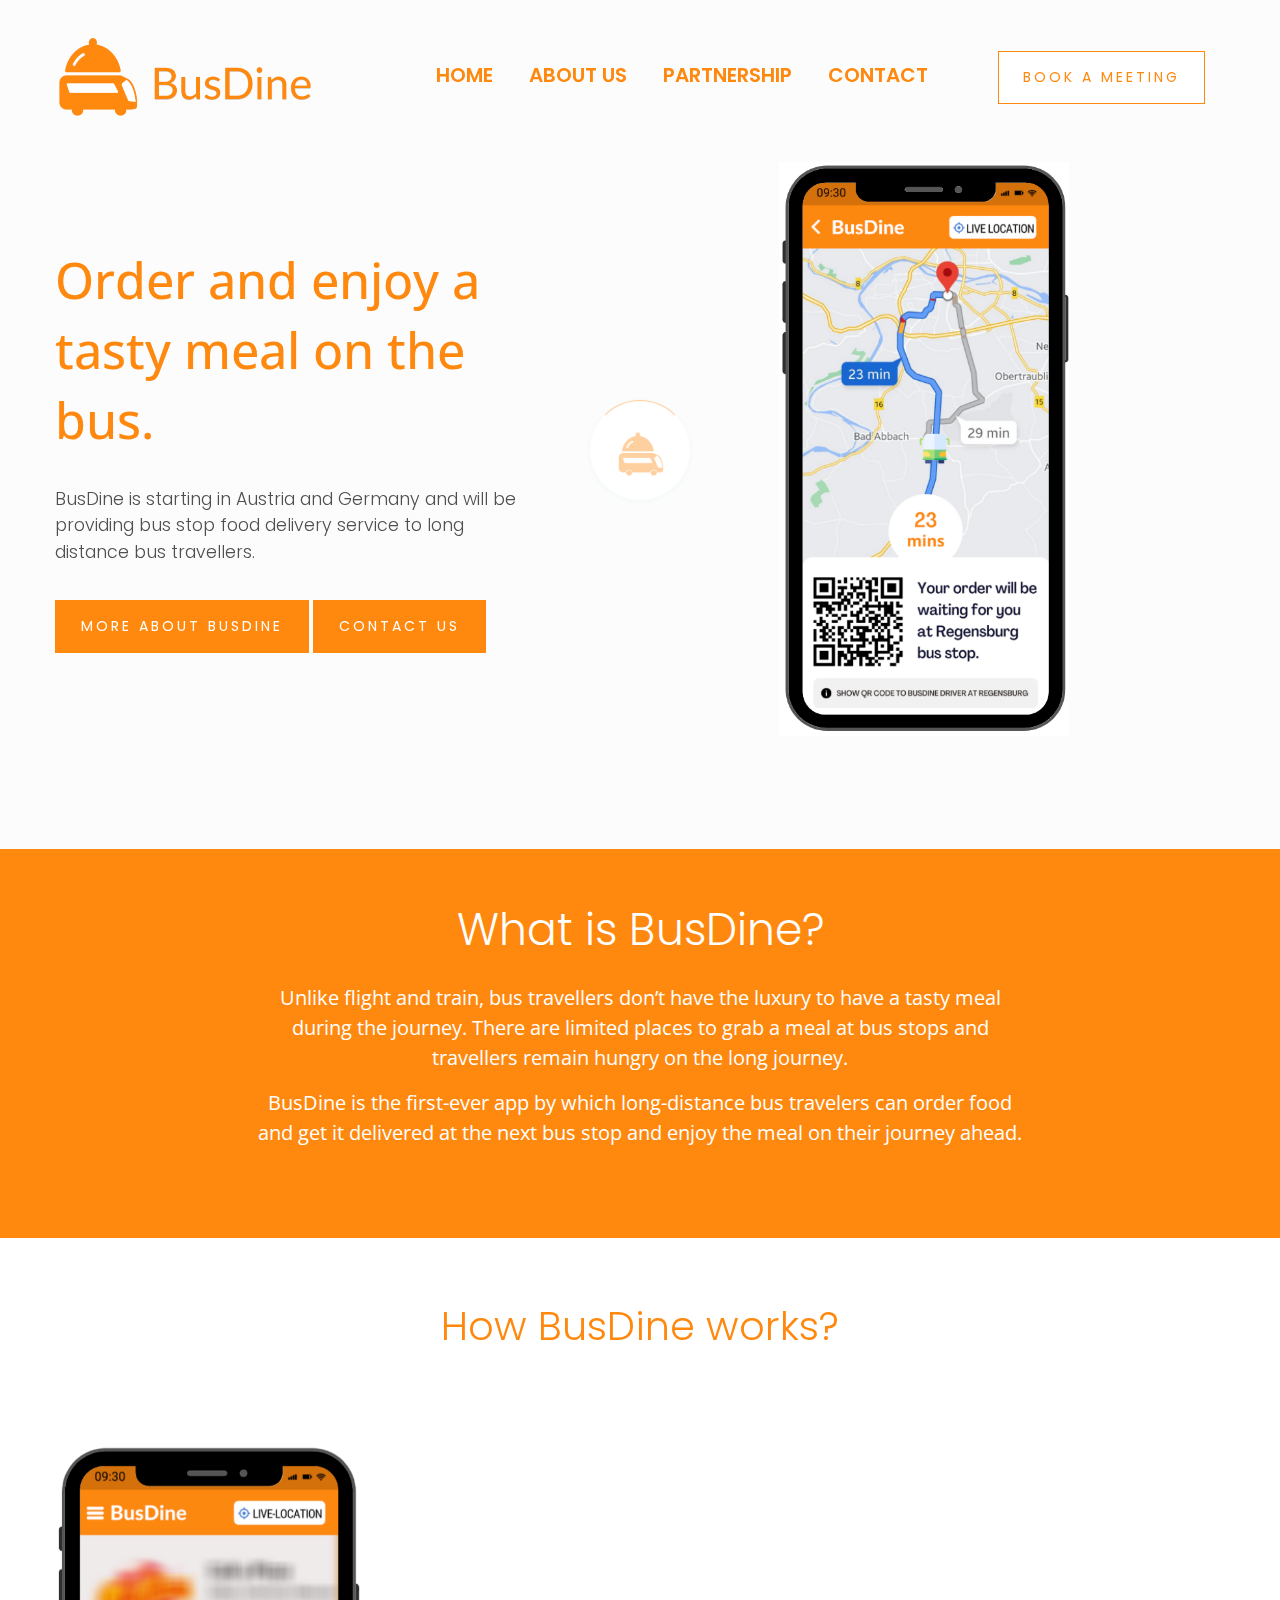
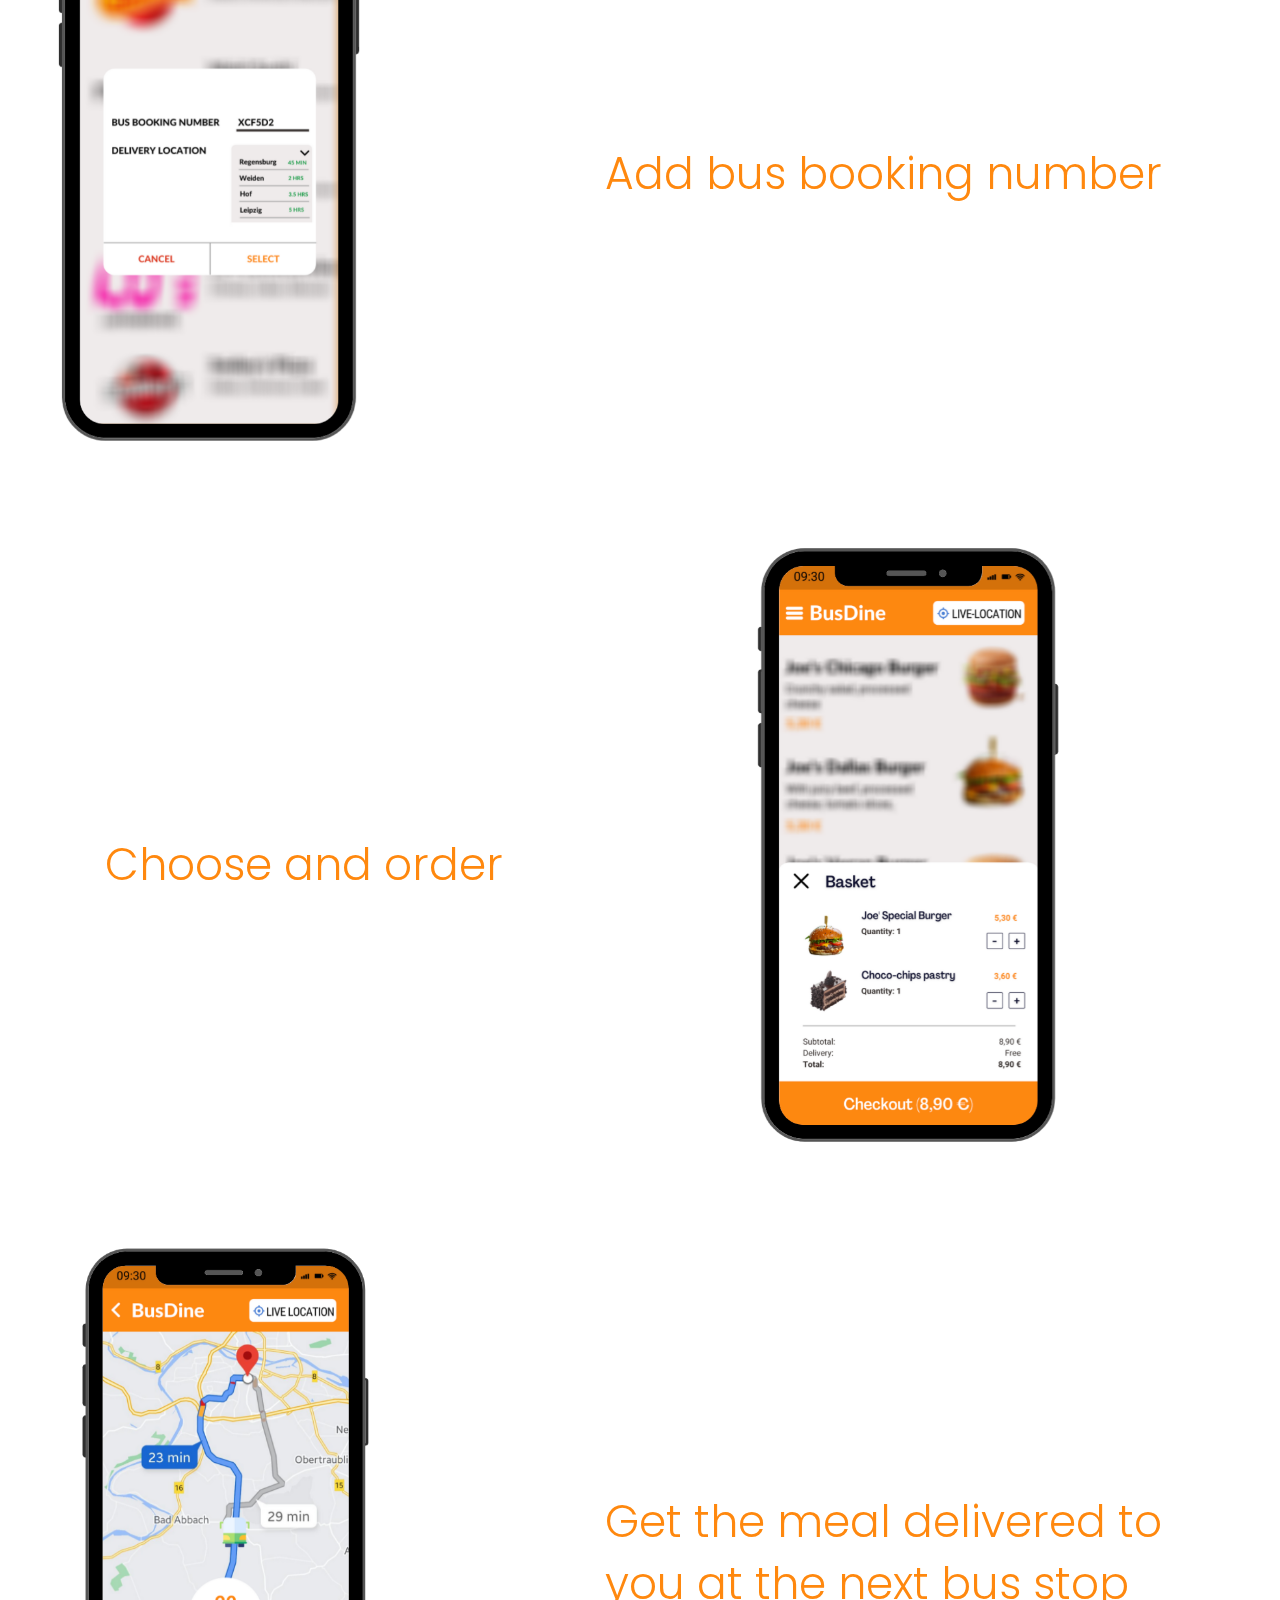
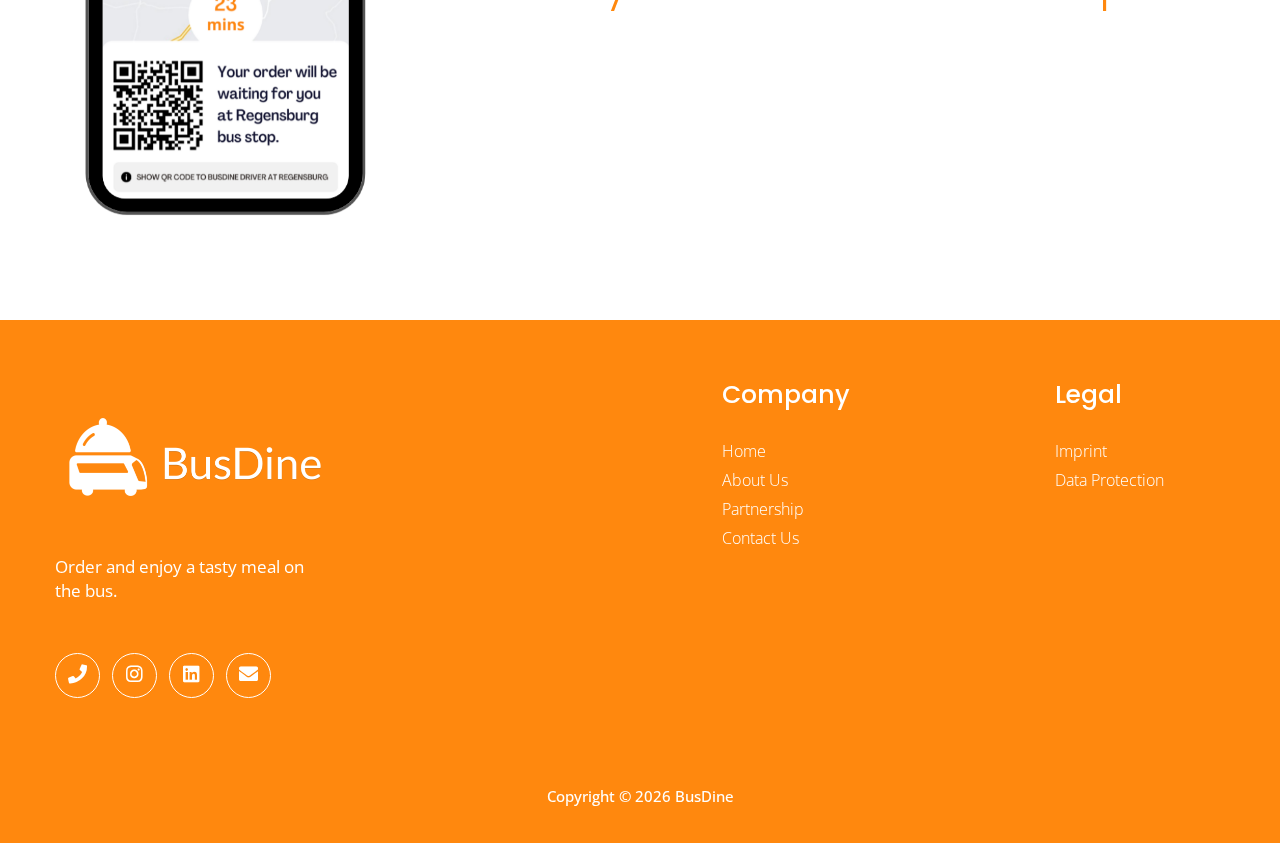
==== commit 78b1f67c: "busdine redesign upload" ====
--- a/index.html
+++ b/index.html
@@ -1,347 +1,601 @@
-<!DOCTYPE html>
-<html class="no-js" lang="en">
-<head>
-
-    <!--- basic page needs
-    ================================================== -->
-    <meta charset="utf-8">
-    <title>BusDine</title>
-    <meta name="description" content="">
-    <meta name="author" content="">
-
-    <!-- mobile specific metas
-    ================================================== -->
-    <meta name="viewport" content="width=device-width, initial-scale=1">
-
-    <!-- CSS
-    ================================================== -->
-    <link rel="stylesheet" href="css/base.css">
-    <link rel="stylesheet" href="css/vendor.css">
-    <link rel="stylesheet" href="css/main.css">
-
-    <!-- script
-    ================================================== -->
-    <script src="js/modernizr.js"></script>
-
-    <!-- favicons
-    ================================================== -->
-    <link rel="shortcut icon" href="favicon.ico" type="image/x-icon">
-    <link rel="icon" href="favicon.ico" type="image/x-icon">
-
-</head>
-
-
-<body id="top">
-    
-    <!-- preloader
-    ================================================== -->
-    <div id="preloader">
-        <div id="loader" class="dots-jump">
-            <div></div>
-            <div></div>
-            <div></div>
-        </div>
-    </div>
-
-    <!-- header
-    ================================================== -->
-    <header class="s-header">
-
-        <div class="header-logo">
-            <a class="site-logo" href="index.html">
-                <img src="images/BDLG.png" alt="Homepage">
-            </a>
-        </div> <!-- end header-logo -->
-
-        <nav class="header-nav">
-
-            <a href="#0" class="header-nav__close" title="close"><span>Close</span></a>
-
-            <h3>Navigate to</h3>
-
-            <div class="header-nav__content">
-                
-                <ul class="header-nav__list">
-                    <li><a class="smoothscroll"  href="#home" title="home">Home</a></li>
-                    <li><a class="smoothscroll"  href="#about" title="about">About</a></li>
-                    <!-- <li><a class="smoothscroll"  href="#services" title="services">Services</a></li>
-                    <li><a class="smoothscroll"  href="#works" title="works">Works</a></li> -->
-                    <li><a class="smoothscroll"  href="#contact" title="contact">Contact</a></li>
-                </ul>
-    
-                <p>BusDine is a mobile app by which bus passengers can order a tasty meal during their journey.</p>
-    
-                <ul class="header-nav__social">
-
-
-
-                 
-                    <li>
-                        <a href="https://www.linkedin.com/company/busdine/"><i class="fab fa-linkedin" aria-hidden="true"></i></a>
-                    </li>
-                    <li>
-                        <a href="https://www.instagram.com/bus.dine/"><i class="fab fa-instagram" aria-hidden="true"></i></a>
-                    </li>
-                    <li>
-                        <a href="mailto:info.busdine@gmail.com"><i class="fas fa-envelope" aria-hidden="true"></i>
-                        </li>
-                            <li>
-                                <a href="tel:+491792327115"><i class="fas fa-phone-square" aria-hidden="true"></i></a>
-                            </li>
-
-                </ul>
-
-            </div> <!-- end header-nav__content -->
-
-        </nav> <!-- end header-nav -->
-
-        <a class="header-menu-toggle" href="#0">
-            <span class="header-menu-icon"></span>
-        </a>
-
-    </header> <!-- end s-header -->
-
-
-    <!-- home
-    ================================================== -->
-    <section id="home" class="s-home page-hero target-section" data-parallax="scroll" data-image-src="images/busback.jpg" data-natural-width=3000 data-natural-height=2000 data-position-y=center>
-
-        <div class="grid-overlay">
-            <div></div>
-        </div>
-
-        <div class="home-content">
-
-            <div class="row home-content__main">
-
-                <h1>
-                BusDine
-                </h1>
-
-                <h3>
-                Order and enjoy a tasty meal on the bus!
-                </h3>
-               
-
-                <div class="home-content__video">
-                    <a class="video-link" href="https://www.youtube.com/watch?v=EPFiSe6zb9E" data-lity>
-                        <span class="video-icon"></span>
-                       
-                    </a>
-                </div>
-                <h5>
-                    LAUNCHING JANUARY 2021 IN GERMANY
-                    </h5>
-
-                <div class="home-content__button">
-                    <a href="#about" class="smoothscroll btn btn--primary btn--large">
-                        More About Us
-                    </a>
-                    <a href="#contact" class="smoothscroll btn btn--large">
-                        <!-- <a href="res/pitchdeck.pdf" target="_blank" class="btn btn--large"> -->
-
-                        Let's Talk
-                    </a>
-                </div>
-
-            </div> <!-- end home-content__main -->
-
-            <div class="home-content__scroll">
-                <a href="#about" class="scroll-link smoothscroll">
-                 
-                </a>
-            </div>
-
-        </div> <!-- end home-content -->
-
-        <ul class="home-social">
-            <li>
-                <a href="tel:+491792327115"><i class="fas fa-phone-square" aria-hidden="true"></i><span>Phone</span></a>
-            </li>
-            <li>
-                <a href="https://www.linkedin.com/company/busdine/"><i class="fab fa-linkedin" aria-hidden="true"></i><span>LinkedIn</span></a>
-            </li>
-            <li>
-                <a href="https://www.instagram.com/bus.dine/"><i class="fab fa-instagram" aria-hidden="true"></i><span>Instagram</span></a>
-            </li>
-            <li>
-                <a href="mailto:info.busdine@gmail.com"><i class="fas fa-envelope" aria-hidden="true"></i><span>Email</span></a>
-            </li>
-            <!-- <li>
-                <a href="#0"><i class="fab fa-dribbble" aria-hidden="true"></i><span>Dribbble</span></a>
-            </li> -->
-        </ul> <!-- end home-social -->
-
-    </section> <!-- end s-home -->
-
-
-    <!-- about
-    ================================================== -->
-    <section id="about" class="s-about target-section">
-
-        <div class="row section-header bit-narrow" data-aos="fade-up">
-            <div class="col-full">
-                <h3 class="subhead">What is BusDine?</h3>
-                <h1 class="display-1">
-                    BusDine is a mobile app by which bus passengers can order a tasty meal during their journey.
-                </h1>
-            </div>
-        </div> <!-- end section-header -->
-
-
-
-        <div class="row bit-narrow">
-                
-            <div class="about-process process block-1-2 block-tab-full">
-
-                <div class="col-block item-process" data-aos="fade-up">
-                    <div class="item-process__text">
-                        <h4 class="item-title">Add you bus booking number</h4>
-                        <p>
-                        We require your bus booking number in order to recommend you restaurants near to your upcoming bus stops.
-                        
-                        </p>
-                    </div>
-                </div>
-                <div class="col-block item-process" data-aos="fade-up">
-                    <div class="item-process__text">
-                        <h4 class="item-title">Choose what you like to eat </h4>
-                        <p>
-                        Choose from a large variety of cusines such as Italian, Chinese, Mexican, Indian, American, Turkish, Japanese etc.
-                        </p>
-                    </div>
-                </div>
-                <div class="col-block item-process" data-aos="fade-up">
-                    <div class="item-process__text">
-                        <h4 class="item-title">Order and wait till next bus stop</h4>
-                        <p>
-                       Order the meal and our partner restaurant will  freshly start preparing your order.
-                        </p>
-                    </div>
-                </div>
-                <div class="col-block item-process" data-aos="fade-up">
-                    <div class="item-process__text">
-                        <h4 class="item-title">Get your meal and enjoy</h4>
-                        <p>
-                        BusDine will deliver your meal at the bus stop you choose. Grab your meal and enjoy it on your ride ahead.
-                        </p>
-                    </div>
-                </div>
-
-            </div> <!-- end process -->
-
-        </div> <!-- end row -->
-
-    </section> <!-- end s-about -->
-
-
-
-    <!-- clients
-    ================================================== -->
-    <section id="clients" class="s-clients target-section darker">
-
-        <div class="grid-overlay">
-            <div></div>
-        </div>
-
-        <div class="row section-header text-center narrow" data-aos="fade-up">
-                <div class="col-full">
-             
-                    <h1 class="display-2">Launching on 6 bus routes and 17 cities across Germany</h1>
-                </div>
-        </div> 
-        
-        <!-- end section-header -->
-
-        <div class="row clients-wrap" data-aos="fade-up">
-            <div class="col-twelve">
-                <ul class="clients">
-                    <li><a href="#0">Bremen</a></li>
-                    <li><a href="#0">Osnabrück</a></li>
-                    <li><a href="#0">Hannover</a></li>
-                    <li><a href="#0">Münster</a></li>
-                    <li><a href="#0">Essen</a></li>
-                    <li><a href="#0">Bochum</a></li>
-                    <li><a href="#0">Hagen</a></li>
-                    <li><a href="#0">Leverkusen</a></li>
-                    <li><a href="#0">Regensburg</a></li>
-                    <li><a href="#0">Nuremburg</a></li>
-                    <li><a href="#0">Augsburg</a></li>
-                    <li><a href="#0">Leipzig</a></li>
-                    <li><a href="#0">Darmstadt</a></li>
-                    <li><a href="#0">Heilbronn</a></li>
-                    <li><a href="#0">Kornwestheim</a></li>
-                    <li><a href="#0">Stuttgart</a></li>
-                    <li><a href="#0">Hof</a></li>
-
-                     
-                    
-                    
-                    
-                    
-                    
-                    
-                    
-                </ul>
-            </div>
-        </div>
-
-    </section> <!-- end s-clients -->
-
-
-    <!-- contact
-    ================================================== -->
-    <section id="contact" class="s-contact target-section">
-
-            <div class="grid-overlay">
-                <div></div>
-            </div>
-
-        <div class="row section-header narrow" data-aos="fade-up">
-            <div class="col-full">
-                <h3 class="subhead-3">Contact us</h3>
-                <h1 class="display-3">We look forward to speaking with you.</h1>
-
-
-                <h1 class="display-4">info.busdine@gmail.com </h1>
-                <h1 class="display-4">+49 1792327115 </h1>
-
-                
-                <div class="home-content__button">
-                    <a href="mailto:info.busdine@gmail.com" class="smoothscroll btn btn--primary btn--large">
-                        Join as partner
-                    </a>
-                   
-                    <a href="mailto:info.busdine@gmail.com" class="smoothscroll btn  btn--large">
-                        Invest in Busdine
-                    </a>
-
-                    
-                </div>
-
-                
-                
-                
-            </div>
-            
-        </div> <!-- end section-header -->
-
-        <div class="row contact-main" data-aos="fade-up">
-            <div class="col-full">
-
-            </div>
-        </div>
-
-    </section> 
-    <!-- end s-contact -->
-
-
-
-
-    <!-- Java Script
-    ================================================== -->
-    <script src="js/jquery-3.2.1.min.js"></script>
-    <script src="js/plugins.js"></script>
-    <script src="js/main.js"></script>
-
-</body>+<!doctype html>
+<html class="no-js" lang="zxx">
+<head>
+    <meta charset="utf-8">
+    <meta http-equiv="x-ua-compatible" content="ie=edge">
+    <title>BusDine</title>
+    <meta name="description" content="">
+    <meta name="viewport" content="width=device-width, initial-scale=1">
+    <link rel="manifest" href="site.webmanifest">
+    <link rel="shortcut icon" type="image/x-icon" href="assets/img/favicon.ico">
+
+    <!-- CSS here -->
+    <link rel="stylesheet" href="assets/css/bootstrap.min.css">
+    <link rel="stylesheet" href="assets/css/owl.carousel.min.css">
+    <link rel="stylesheet" href="assets/css/slicknav.css">
+    <link rel="stylesheet" href="assets/css/flaticon.css">
+    <link rel="stylesheet" href="assets/css/progressbar_barfiller.css">
+    <link rel="stylesheet" href="assets/css/gijgo.css">
+    <link rel="stylesheet" href="assets/css/animate.min.css">
+    <link rel="stylesheet" href="assets/css/animated-headline.css">
+    <link rel="stylesheet" href="assets/css/magnific-popup.css">
+    <link rel="stylesheet" href="assets/css/fontawesome-all.min.css">
+    <link rel="stylesheet" href="assets/css/themify-icons.css">
+    <link rel="stylesheet" href="assets/css/slick.css">
+    <link rel="stylesheet" href="assets/css/nice-select.css">
+    <link rel="stylesheet" href="assets/css/style.css">
+    
+</head>
+<body>
+    <!-- ? Preloader Start -->
+    <div id="preloader-active">
+        <div class="preloader d-flex align-items-center justify-content-center">
+            <div class="preloader-inner position-relative">
+                <div class="preloader-circle"></div>
+                <div class="preloader-img pere-text">
+                    <img src="assets/img/logo/loder.png" alt="">
+                </div>
+            </div>
+        </div>
+    </div>
+    <!-- Preloader Start -->
+    <header>
+        <!-- Header Start -->
+        <div class="header-area header-transparent">
+            <div class="main-header ">
+                <div class="header-bottom  header-sticky">
+                    <div class="container-fluid">
+                        <div class="row align-items-center">
+                            <!-- Logo -->
+                            <div class="col-xl-2 col-lg-2">
+                                <div class="logo">
+                                    <a href="index.html"><img src="assets/img/logo/logo.png" height="150rem" alt="busdine logo"></a>
+                                </div>
+                            </div>
+                            <div class="col-xl-10 col-lg-10">
+                                <div class="menu-wrapper d-flex align-items-center justify-content-end">
+                                    <!-- Main-menu -->
+                                    <div class="main-menu d-none d-lg-block">
+                                        <nav>
+                                            <ul id="navigation">                                                                                          
+                                                <li><a href="index.html">Home</a></li>
+                                                <li><a href="aboutus.html">About Us</a></li>
+                                                <li><a href="partnership.html">Partnership</a></li>
+                                                <li><a href="contact.html">Contact</a></li>
+                                                
+                                                <a href="https://calendly.com/contact-busdine/15min">
+                                                    <button class="button button-contactForm boxed-btn-menu">Book a meeting</button>
+                                                </a>
+                                            </ul>
+                                        </nav>
+                                    </div>
+                                </div>
+                            </div> 
+                            <!-- Mobile Menu -->
+                            <div class="col-12">
+                                <div class="mobile_menu d-block d-lg-none"></div>
+                            </div>
+                        </div>
+                    </div>
+                </div>
+            </div>
+        </div>
+        <!-- Header End -->
+    </header>
+    <main>
+        <!-- Slider Area Start-->
+        <div class="slider-area slider-bg ">
+            <div class="slider-active">
+                <!-- Single Slider -->
+                <div class="single-slider d-flex align-items-center slider-height ">
+                    <div class="container">
+                        <div class="row align-items-center justify-content-between">
+                            <div class="col-xl-5 col-lg-5 col-md-9 ">
+                                <div class="hero__caption">
+                                    <!-- <span data-animation="fadeInLeft" data-delay=".3s">Order and enjoy a tasty meal on the bus!</span> -->
+                                    
+                                    <p data-animation="fadeInLeft" data-delay=".3s">Order and enjoy a tasty meal on the bus.</p>
+                                    <h3 data-animation="fadeInLeft" data-delay=".3s">BusDine is starting in Austria and Germany and will be providing bus stop food delivery service to long distance bus travellers.</h3>
+                                    <!-- Slider btn -->
+                                    <div class="slider-btns">
+                                        <!-- Hero-btn -->
+                                        <a href="#moreAbout">
+                                            <button class="button button-contactForm boxed-btn-cta">MORE ABOUT BUSDINE</button>
+                                        </a>   
+                                        <a href="contact.html">
+                                            <button class="button button-contactForm boxed-btn-cta">CONTACT US</button>
+                                        </a>                                    
+                                    </div>
+                                </div>
+                            </div>
+                            <div class="col-xl-6 col-lg-6">
+                                <div class="hero__img d-none d-lg-block f-right">
+                                    <img src="assets/img/gallery/bdMainmock.png" class="main-mock" alt="" data-animation="fadeInRight" data-delay="1s">
+                                </div>
+                            </div>
+                        </div>
+                    </div>
+                </div>      
+                
+            </div>
+
+        </div>
+        <!-- Slider Area End -->
+        
+    </div>
+    <!-- Domain-search End -->
+    <!--? Team -->
+    <!-- <section class="team-area section-padding40 section-bg1">
+        <div class="container">
+            <div class="row justify-content-center">
+                <div class="col-xl-12">
+                    <div class="section-tittle text-center mb-105">
+                        <h2>Most amazing features</h2>
+                    </div>
+                </div>
+            </div>
+            <div class="row">
+                <div class="col-lg-4 col-md-4 col-sm-6"">
+                    <div class="single-cat">
+                        <div class="cat-icon">
+                            <img src="assets/img/icon/services1.svg" alt="">
+                        </div>
+                        <div class="cat-cap">
+                            <h5><a href="#">Employee Owned</a></h5>
+                            <p>Supercharge your WordPress hosting with detailed website analytics, marketing tools.</p>
+                        </div>
+                    </div>
+                </div>
+                <div class="col-lg-4 col-md-4 col-sm-6">
+                    <div class="single-cat">
+                        <div class="cat-icon">
+                            <img src="assets/img/icon/services2.svg" alt="">
+                        </div>
+                        <div class="cat-cap">
+                            <h5><a href="#">Commitment to Security</a></h5>
+                            <p>Supercharge your WordPress hosting with detailed website analytics, marketing tools.</p>
+                        </div>
+                    </div>
+                </div>
+                <div class="col-lg-4 col-md-4 col-sm-6">
+                    <div class="single-cat">
+                        <div class="cat-icon">
+                            <img src="assets/img/icon/services3.svg" alt="">
+                        </div>
+                        <div class="cat-cap">
+                            <h5><a href="#">Passion for Privacy</a></h5>
+                            <p>Supercharge your WordPress hosting with detailed website analytics, marketing tools.</p>
+                        </div>
+                    </div>
+                </div>
+                <div class="col-lg-4 col-md-4 col-sm-6">
+                    <div class="single-cat">
+                        <div class="cat-icon">
+                            <img src="assets/img/icon/services4.svg" alt="">
+                        </div>
+                        <div class="cat-cap">
+                            <h5><a href="#">Employee Owned</a></h5>
+                            <p>Supercharge your WordPress hosting with detailed website analytics, marketing tools.</p>
+                        </div>
+                    </div>
+                </div>
+                <div class="col-lg-4 col-md-4 col-sm-6">
+                    <div class="single-cat">
+                        <div class="cat-icon">
+                            <img src="assets/img/icon/services5.svg" alt="">
+                        </div>
+                        <div class="cat-cap">
+                            <h5><a href="#">24/7 Support</a></h5>
+                            <p>Supercharge your WordPress hosting with detailed website analytics, marketing tools.</p>
+                        </div>
+                    </div>
+                </div>
+                <div class="col-lg-4 col-md-4 col-sm-6">
+                    <div class="single-cat">
+                        <div class="cat-icon">
+                            <img src="assets/img/icon/services6.svg" alt="">
+                        </div>
+                        <div class="cat-cap">
+                            <h5><a href="#">100% Uptime Guaranteed</a></h5>
+                            <p>Supercharge your WordPress hosting with detailed website analytics, marketing tools.</p>
+                        </div>
+                    </div>
+                </div>
+            </div>
+        </div>
+    </section> -->
+    <!-- Services End -->
+    <!--? Pricing Card Start -->
+    <section class="pricing-card-area fix " id="moreAbout">
+        <a id="#moreAbout"></a>
+        <div class="container" >
+            <div class="row justify-content-center">
+                <div class="col-xl-8 col-lg-8">
+                    <div class="section-tittle text-center mb-90">
+                        <h2>What is BusDine?</h2>
+                        <p>Unlike flight and train, bus travellers don’t have the luxury to have a tasty meal during the journey. There are limited places to grab a meal at bus stops and travellers remain hungry on the long journey. </p>
+                       <p> BusDine is the first-ever app by which long-distance bus travelers can order food and get it delivered at the next bus stop and enjoy the meal on their journey ahead. </p>
+                    </div>
+                </div>
+            </div>
+            <!-- <div class="row">
+                <div class="col-xl-4 col-lg-4 col-md-6 col-sm-10">
+                    <div class="single-card text-center mb-30">
+                        <div class="card-top">
+                            <img src="assets/img/icon/price1.svg" alt="">
+                          
+                        </div>
+                        <div class="card-mid">
+                        </div>
+                        <h4>$4.Consistent amount of food orders every hour throughout the week.</h4>
+
+                    </div>
+                   
+                </div>
+                <div class="col-xl-4 col-lg-4 col-md-6 col-sm-10">
+                    <div class="single-card text-center mb-30">
+                        <div class="card-top">
+                            <img src="assets/img/icon/price2.svg" alt="">
+                            <h4>Dedicated Hosting</h4>
+                            <p>Starting at</p>
+                        </div>
+                        <div class="card-mid">
+                            <h4>$4.67 <span>/ month</span></h4>
+                        </div>
+
+                    </div>
+                </div>
+                <div class="col-xl-4 col-lg-4 col-md-6 col-sm-10">
+                    <div class="single-card text-center mb-30">
+                        <div class="card-top">
+                            <img src="assets/img/icon/price3.svg" alt="">
+                            <h4>Cloud Hosting</h4>
+                            <p>Starting at</p>
+                        </div>
+                        <div class="card-mid">
+                            <h4>$4.67 <span>/ month</span></h4>
+                        </div>
+                        
+                    </div>
+                </div>
+            </div> -->
+        </div>
+    </section>
+    <!-- Pricing Card End -->
+    <!--? About-1 Area Start -->
+    <div class="about-area1 section-padding40">
+        <div class="container">
+            <div class="row justify-content-center">
+                <div class="col-xl-8 col-lg-8">
+                    <div class="section-busdine-works text-center mb-90">
+                        <h2>How BusDine works?</h2>
+                    </div>
+                </div>
+            </div>
+            <div class="row align-items-center justify-content-between">
+                <div class="col-xl-5 col-lg-5 col-md-8 col-sm-10">
+                    <!-- about-img -->
+                    <div class="hero__img d-none d-lg-block f-right">
+                        <img src="assets/img/gallery/bookingNumber.png" class="main-mock" alt="" data-animation="fadeInRight" data-delay="1s">
+                    </div>
+                </div>
+                
+                <div class="col-xl-7 col-lg-7 col-md-12">
+                    <div class="about-caption ">
+                        <!-- Section Tittle -->
+                        <div class="section-tittle section-tittle2 mb-30">
+                            <h2>Add bus booking number</h2>
+                        </div>
+                        <!-- <p class="mb-40">Supercharge your WordPress hosting with detailed website analytics, marketing tools. Our experts are just part of the reason Bluehost is the ideal home for your WordPress website. We're here to help you succeed!</p> -->
+                        <!-- <ul>
+                            <li>
+                                <img src="assets/img/icon/right.svg" alt="">
+                                <p>WordPress hosting with detailed website</p>
+                            </li>
+                            <li>
+                                <img src="assets/img/icon/right.svg" alt="">
+                                <p>Our experts are just part of the reason</p>
+                            </li>
+                            <li>
+                                <img src="assets/img/icon/right.svg" alt="">
+                                <p> Detailed website analytics</p>
+                            </li>
+                        </ul> -->
+                    </div>
+                </div>
+            </div>
+        </div>
+    </div>
+    <!-- About-1 Area End -->
+    <!--? About-2 Area Start -->
+    <div class="about-area1 pb-bottom">
+        <div class="container">
+            <div class="row align-items-center justify-content-between">
+                <div class="col-xl-7 col-lg-7 col-md-12">
+                    <div class="about-caption about-caption3 mb-50">
+                        <div class="section-tittle section-tittle2 mb-30">
+                            <h2>Choose and order</h2>
+                        </div>
+                        <!-- <p class="mb-40">Supercharge your WordPress hosting with detailed website analytics, marketing tools. Our experts are just part of the reason Bluehost is the ideal home for your WordPress website. We're here to help you succeed!</p> -->
+                        <!-- <ul class="mb-30">
+                            <li>
+                                <img src="assets/img/icon/right.svg" alt="">
+                                <p>WordPress hosting with detailed website</p>
+                            </li>
+                            <li>
+                                <img src="assets/img/icon/right.svg" alt="">
+                                <p>Our experts are just part of the reason</p>
+                            </li>
+                        </ul> -->
+                    </div>
+                </div>
+                <div class="col-xl-5 col-lg-5 col-md-8 col-sm-10">
+                    <div class="hero__img d-none d-lg-block f-right">
+                        <img src="assets/img/gallery/order.png" class="main-mock" alt="" data-animation="fadeInRight" data-delay="1s">
+                    </div>
+                </div>
+            </div>
+        </div>
+    </div>
+
+    <div class="about-area1 pb-bottom">
+        <div class="container">
+            <div class="row align-items-center justify-content-between">
+                <div class="col-xl-5 col-lg-5 col-md-8 col-sm-10">
+                    <div class="hero__img d-none d-lg-block f-right">
+                        <img src="assets/img/gallery/bdMainmock.png" class="main-mock" alt="" data-animation="fadeInRight" data-delay="1s">
+                    </div>
+                </div>
+                <div class="col-xl-7 col-lg-7 col-md-12">
+                    <div class="about-caption about-caption3 mb-50">
+                        <div class="section-tittle section-tittle2 mb-30">
+                            <h2>Get the meal delivered to you at the next bus stop</h2>
+                        </div>
+                        <!-- <p class="mb-40">Supercharge your WordPress hosting with detailed website analytics, marketing tools. Our experts are just part of the reason Bluehost is the ideal home for your WordPress website. We're here to help you succeed!</p> -->
+                        <!-- <ul class="mb-30">
+                            <li>
+                                <img src="assets/img/icon/right.svg" alt="">
+                                <p>WordPress hosting with detailed website</p>
+                            </li>
+                            <li>
+                                <img src="assets/img/icon/right.svg" alt="">
+                                <p>Our experts are just part of the reason</p>
+                            </li>
+                        </ul> -->
+                    </div>
+                </div>
+                
+            </div>
+        </div>
+    </div>
+    
+  
+    <!-- <section class="ask-questions section-bg1 section-padding30 fix">
+        <div class="container">
+            <div class="row justify-content-center">
+                <div class="col-xl-8 col-lg-9 col-md-10 ">
+                    <div class="section-busdine-works text-center mb-90">
+                        <h2>Frequently ask questions</h2>
+                    </div>
+                </div>
+            </div>
+            <div class="row">
+                <div class="col-lg-6 col-md-6">
+                    <div class="single-question d-flex mb-50">
+                        <span> Q.</span>
+                        <div class="pera">
+                            <h2>Why can't people connect to the web server on my PC?</h2>
+                            <p>We operate one of the most advanced 100 Gbit networks in the world, complete with Anycast support and extensive DDoS protection.</p>
+                        </div>
+                    </div>
+                </div>
+                <div class="col-lg-6 col-md-6">
+                    <div class="single-question d-flex mb-50">
+                        <span> Q.</span>
+                        <div class="pera">
+                            <h2>What domain name should I choose for my site?</h2>
+                            <p>We operate one of the most advanced 100 Gbit networks in the world, complete with Anycast support and extensive DDoS protection.</p>
+                        </div>
+                    </div>
+                </div>
+                <div class="col-lg-6 col-md-6">
+                    <div class="single-question d-flex mb-50">
+                        <span> Q.</span>
+                        <div class="pera">
+                            <h2>How can I make my website work without www. in front?</h2>
+                            <p>We operate one of the most advanced 100 Gbit networks in the world, complete with Anycast support and extensive DDoS protection.</p>
+                        </div>
+                    </div>
+                </div>
+                <div class="col-lg-6 col-md-6">
+                    <div class="single-question d-flex mb-50">
+                        <span> Q.</span>
+                        <div class="pera">
+                            <h2>Why does Internet Information Server want a password?</h2>
+                            <p>We operate one of the most advanced 100 Gbit networks in the world, complete with Anycast support and extensive DDoS protection.</p>
+                        </div>
+                    </div>
+                </div>
+            </div>
+
+        </div>
+    </section> -->
+    <!-- End ask questions -->
+    <!--? Testimonial Area Start -->
+    <!-- <section class="testimonial-area section-bg1">    
+        <div class="container" >   
+            <div class="testimonial-wrapper">
+                <div class="row align-items-center justify-content-center">
+                    <div class=" col-lg-10 col-md-12 col-sm-11"> -->
+                        <!-- Testimonial Start -->
+                        <!-- <div class="h1-testimonial-active"> -->
+                            <!-- Single Testimonial -->
+                            <!-- <div class="single-testimonial text-center mt-55">
+                                <div class="testimonial-caption">
+                                    <img src="assets/img/icon/quotes-sign.png" alt="" class="quotes-sign">
+                                    <p>Brook presents your services with flexible, convenient and cdpose layouts. You can select your favorite layouts & elements for cular ts with unlimited ustomization possibilities. Pixel-perfect replica;ition of thei designers ijtls intended csents your se.</p>
+                                </div> -->
+                                <!-- founder -->
+                                <!-- <div class="testimonial-founder d-flex align-items-center justify-content-center">
+                                    <div class="founder-img">
+                                        <img src="assets/img/icon/testimonial.png" alt="">
+                                    </div>
+                                    <div class="founder-text">
+                                        <span>Jacson Miller</span>
+                                        <p>Designer @Colorlib</p>
+                                    </div>
+                                </div>
+                            </div> -->
+                            <!-- Single Testimonial -->
+                            <!-- <div class="single-testimonial text-center mt-55"">
+                                <div class="testimonial-caption">
+                                    <img src="assets/img/icon/quotes-sign.png" alt="" class="quotes-sign">
+                                    <p>Brook presents your services with flexible, convenient and cdpose layouts. You can select your favorite layouts & elements for cular ts with unlimited ustomization possibilities. Pixel-perfect replica;ition of thei designers ijtls intended csents your se.</p>
+                                </div> -->
+                                <!-- founder -->
+                                <!-- <div class="testimonial-founder d-flex align-items-center justify-content-center">
+                                    <div class="founder-img">
+                                        <img src="assets/img/icon/testimonial.png" alt="">
+                                    </div>
+                                    <div class="founder-text">
+                                        <span>Jacson Miller</span>
+                                        <p>Designer @Colorlib</p>
+                                    </div>
+                                </div>
+                            </div>
+                        </div> -->
+                        <!-- Testimonial End -->
+                    <!-- </div>
+                </div>
+            </div>
+        </div>
+    </section> -->
+    <!--? Testimonial Area End -->
+</main>
+<footer>
+    <div class="footer-wrappr " data-background="assets/img/gallery/footer-bg.png">
+        <div class="footer-area footer-padding ">
+            <div class="container">
+                <div class="row d-flex justify-content-between">
+                    <div class="col-xl-3 col-lg-4 col-md-6 col-sm-6">
+                        <div class="single-footer-caption mb-50">
+                            <!-- logo -->
+                            <div class="footer-logo mb-25">
+                                <a href="index.html"><img src="assets/img/logo/logoWhite.png" height="150rem" alt="busdine white logo"></a>
+                            </div>
+                            <div class="footer-tittle mb-50">
+                                <p>Order and enjoy a tasty meal on the bus.
+                                </p>
+                            </div>
+                          
+                            <!-- social -->
+                            <div class="footer-social mt-50">
+                                <a href="tel:+491792327115"><i class="fas fa-phone"></i></a>
+                                <a href="https://www.instagram.com/bus.dine/"><i class="fab fa-instagram"></i></a>
+                                <a href="https://www.linkedin.com/company/busdine/"><i class="fab fa-linkedin"></i></a>
+                                <a href="mailto:info.busdine@gmail.com"><i class="fas fa-envelope"></i></a>
+                            </div>
+                        </div>
+                    </div>
+                    <div class="col-xl-1 col-lg-1 col-md-1 col-sm-1"></div>
+                    <div class="col-xl-2 col-lg-2 col-md-4 col-sm-5">
+                        <div class="single-footer-caption mb-50">
+                            <div class="footer-tittle">
+                                <h4>Company</h4>
+                                <ul>
+                                    <li><a href="#">Home</a></li>
+                                    <li><a href="aboutus.html">About Us</a></li>
+                                    <li><a href="partnership.html">Partnership</a></li>
+                                    <li><a href="contact.html">Contact Us</a></li>
+                                </ul>
+                            </div>
+                        </div>
+                    </div>
+                    <div class="col-xl-2 col-lg-2 col-md-4 col-sm-5">
+                        <div class="single-footer-caption mb-50">
+                            <div class="footer-tittle">
+                                <h4>Legal</h4>
+                                <ul>
+                                    <li><a href="#">Imprint</a></li>
+                                    <li><a href="#">Data Protection</a></li>
+                                </ul>
+                            </div>
+                        </div>
+                    </div>
+
+                </div>
+            </div>
+        </div>
+        <!-- footer-bottom area -->
+        <div class="footer-bottom-area">
+            <div class="container">
+                <div class="footer-border">
+                    <div class="row">
+                        <div class="col-xl-12">
+                            <div class="footer-copy-right text-center">
+                                <p>
+                                  Copyright &copy; <script>document.write(new Date().getFullYear());</script>  BusDine
+                                  <!-- | This template is made with <i class="fa fa-heart" aria-hidden="true"></i> by <a href="" target="_blank"></a> -->
+                                </p>
+                              </div>
+                          </div>
+                      </div>
+                  </div>
+              </div>
+          </div>
+      </div>
+  </footer>
+  <!-- Scroll Up -->
+  <!-- <div id="back-top" >
+    <a title="Go to Top" href="#"> <i class="fas fa-level-up-alt"></i></a>
+</div> -->
+
+<!-- JS here -->
+
+<script src="./assets/js/vendor/modernizr-3.5.0.min.js"></script>
+<!-- Jquery, Popper, Bootstrap -->
+<script src="./assets/js/vendor/jquery-1.12.4.min.js"></script>
+<script src="./assets/js/popper.min.js"></script>
+<script src="./assets/js/bootstrap.min.js"></script>
+<!-- Jquery Mobile Menu -->
+<script src="./assets/js/jquery.slicknav.min.js"></script>
+
+<!-- Jquery Slick , Owl-Carousel Plugins -->
+<script src="./assets/js/owl.carousel.min.js"></script>
+<script src="./assets/js/slick.min.js"></script>
+<!-- One Page, Animated-HeadLin -->
+<script src="./assets/js/wow.min.js"></script>
+<script src="./assets/js/animated.headline.js"></script>
+<script src="./assets/js/jquery.magnific-popup.js"></script>
+
+<!-- Date Picker -->
+<script src="./assets/js/gijgo.min.js"></script>
+
+<!-- Video bg -->
+<script src="./assets/js/jquery.vide.js"></script>
+
+<!-- Nice-select, sticky -->
+<script src="./assets/js/jquery.nice-select.min.js"></script>
+<script src="./assets/js/jquery.sticky.js"></script>
+<!-- Progress -->
+<script src="./assets/js/jquery.barfiller.js"></script>
+
+<!-- counter , waypoint,Hover Direction -->
+<script src="./assets/js/jquery.counterup.min.js"></script>
+<script src="./assets/js/waypoints.min.js"></script>
+<script src="./assets/js/jquery.countdown.min.js"></script>
+<script src="./assets/js/hover-direction-snake.min.js"></script>
+
+<!-- contact js -->
+<script src="./assets/js/contact.js"></script>
+<script src="./assets/js/jquery.form.js"></script>
+<script src="./assets/js/jquery.validate.min.js"></script>
+<script src="./assets/js/mail-script.js"></script>
+<script src="./assets/js/jquery.ajaxchimp.min.js"></script>
+
+<!-- Jquery Plugins, main Jquery -->	
+<script src="./assets/js/plugins.js"></script>
+<script src="./assets/js/main.js"></script>
+
+</body>
+</html>--- a/assets/css/flaticon.css
+++ b/assets/css/flaticon.css
@@ -0,0 +1,34 @@
+	/*
+  	Flaticon icon font: Flaticon
+  	Creation date: 03/06/2020 12:20
+  	*/
+
+@font-face {
+  font-family: "Flaticon";
+  src: url("../fonts/Flaticon.eot");
+  src: url("../fonts/Flaticon.eot?#iefix") format("embedded-opentype"),
+       url("../fonts/Flaticon.woff2") format("woff2"),
+       url("../fonts/Flaticon.woff") format("woff"),
+       url("../fonts/Flaticon.ttf") format("truetype"),
+       url("../fonts/Flaticon.svg#Flaticon") format("svg");
+  font-weight: normal;
+  font-style: normal;
+}
+
+@media screen and (-webkit-min-device-pixel-ratio:0) {
+  @font-face {
+    font-family: "Flaticon";
+    src: url("../fonts/Flaticon.svg#Flaticon") format("svg");
+  }
+}
+
+[class^="flaticon-"]:before, [class*=" flaticon-"]:before,
+[class^="flaticon-"]:after, [class*=" flaticon-"]:after {   
+  font-family: Flaticon;
+font-style: normal;
+}
+
+.flaticon-null:before { content: "\f100"; }
+.flaticon-null-1:before { content: "\f101"; }
+.flaticon-null-2:before { content: "\f102"; }
+.flaticon-null-3:before { content: "\f103"; }--- a/assets/css/progressbar_barfiller.css
+++ b/assets/css/progressbar_barfiller.css
@@ -0,0 +1,98 @@
+
+
+/* Custom Code skills */
+.single-skill{
+  display: flex;
+}
+
+.single-skill span {
+	color: #79838b;
+	font-size: 13px;
+	font-weight: 300;
+	letter-spacing: 0;
+	margin-bottom: 14px;
+	display: block;
+}
+.single-skill .bar-progress {
+	width: 100%;
+}
+.single-skill .bar-title {
+  width: 20%;
+  margin-bottom: 19px;
+}
+
+.skills-content {
+  padding-top: 200px;
+  padding-left: 70px;
+}
+
+.skills-shape-bg {
+  height: 651px;
+  width: 868px;
+  position: absolute;
+  content: "";
+  border: 2px solid #4d4d4d;
+  left: 40%;
+  top: 255px;
+}
+
+.skills-shape-bg::before {
+  position: absolute;
+  content: "";
+  height: 465px;
+  width: 300px;
+  border: 2px solid #4d4d4d;
+  left: -35%;
+  top: 50%;
+  transform: translateY(-50%);
+  border-right: 0;
+}
+
+
+
+/* Default */
+.barfiller {
+	width: 100%;
+	height: 10px;
+	background: #f6f9fc;
+  position: relative;
+  border-radius: 5px;
+}
+
+.barfiller .fill {
+  display: block;
+  position: relative;
+  width: 0px;
+  height: 100%;
+  background: #333;
+  z-index: 1;
+  border-radius: 5px;
+}
+
+.barfiller .tipWrap { display: none; }
+
+.barfiller .tip {
+  margin-top: -28px;
+  padding: 2px 4px;
+  font-size: 16px;
+  color: #09cc7f;
+  left: 0px;
+  position: absolute;
+  z-index: 2;
+  background: transparent;
+  font-weight: 800;
+}
+
+.barfiller .tip:after {
+  border: solid;
+  border-color: rgba(0,0,0,.8) transparent;
+  border-width: 6px 6px 0 6px;
+  content: "";
+  display: block;
+  position: absolute;
+  left: 9px;
+  top: 100%;
+  z-index: 9;
+  display: none;
+  
+}
--- a/assets/css/gijgo.css
+++ b/assets/css/gijgo.css
@@ -0,0 +1,2698 @@
+.gj-button {
+    background-color: #f5f5f5;
+    border: 1px solid #ddd;
+    color: #000;
+    border-radius: 3px;
+    padding: 6px 10px;
+    cursor: pointer;
+}
+
+.gj-unselectable {
+    -webkit-touch-callout: none;
+    -webkit-user-select: none;
+    -khtml-user-select: none;
+    -moz-user-select: none;
+    -ms-user-select: none;
+    user-select: none;
+}
+
+.gj-row {
+    display: -webkit-box;
+    display: -ms-flexbox;
+    display: flex;
+    -ms-flex-wrap: wrap;
+    flex-wrap: wrap;
+}
+
+.gj-margin-left-5 {
+    margin-left: 5px;
+}
+
+.gj-margin-left-10 {
+    margin-left: 10px;
+}
+
+.gj-width-full {
+    width: 100%;
+}
+
+.gj-cursor-pointer {
+    cursor: pointer;
+}
+
+.gj-text-align-center {
+    text-align: center;
+}
+
+.gj-font-size-16 {
+    font-size: 16px;
+}
+
+.gj-hidden {
+    display: none;
+}
+
+/** Material Design */
+.gj-button-md {
+    background: 0 0;
+    border: none;
+    border-radius: 2px;
+    color: rgba(0, 0, 0, 0.87);
+    position: relative;
+    height: 36px;
+    margin: 0;
+    min-width: 64px;
+    padding: 0 16px;
+    display: inline-block;
+    font-family: "Roboto","Helvetica","Arial",sans-serif;
+    font-size: 1rem;
+    font-weight: 500;
+    text-transform: uppercase;
+    letter-spacing: 0;
+    overflow: hidden;
+    will-change: box-shadow;
+    transition: box-shadow .2s cubic-bezier(.4,0,1,1),background-color .2s cubic-bezier(.4,0,.2,1),color .2s cubic-bezier(.4,0,.2,1);
+    outline: none;
+    cursor: pointer;
+    text-decoration: none;
+    text-align: center;
+    line-height: 36px;
+    vertical-align: middle;
+    overflow: hidden;
+    -webkit-user-select: none;
+    -moz-user-select: none;
+    -ms-user-select: none;
+    user-select: none;
+}
+
+.gj-button-md:hover {
+    background-color: rgba(158,158,158,.2);
+}
+
+.gj-button-md:disabled {
+    color: rgba(0,0,0,.26);
+    background: 0 0;
+}
+
+.gj-button-md .material-icons,
+.gj-button-md .gj-icon {
+    vertical-align: middle;
+    /*font-size: 1.3rem;
+    margin-right: 4px;*/
+}
+
+.gj-button-md.gj-button-md-icon {
+    width: 24px;
+    height: 31px;
+    min-width: 24px;
+    padding: 0px;
+    display: table;
+}
+
+.gj-button-md.gj-button-md-icon .material-icons,
+.gj-button-md.gj-button-md-icon .gj-icon {
+    display: table-cell;
+    margin-right: 0px;
+    width: 24px;
+    height: 24px;
+}
+
+.gj-button-md.active {
+    background-color: rgba(158,158,158,.4);
+}
+
+.gj-button-md-group {
+    position: relative;
+    display: inline-block;
+    vertical-align: middle;
+}
+.gj-textbox-md {
+	/* border: none; */
+	/* border-bottom: 1px solid rgba(0,0,0,.42); */
+	display: block;
+	font-family: "Helvetica","Arial",sans-serif;
+	font-size: 16px;
+	line-height: 16px;
+	/* padding: 4px 0px; */
+	margin: 0;
+	/* width: 100%; */
+	background: 0 0;
+	/* text-align: ; */
+	color: rgba(0,0,0,.87);
+	padding-left: 44px;
+	border: 1px solid #dca73a;
+	/* padding: 15px 15px; */
+	/* text-align: center; */
+	width: 177px;
+	height: 55px;
+	border-radius: 5px;
+}
+.gj-textbox-md:focus,
+.gj-textbox-md:active {
+    /* border-bottom: 2px solid rgba(0,0,0,.42); */
+    outline: none;
+}
+
+.gj-textbox-md::placeholder {
+    color: #8e8e8e;
+}
+
+.gj-textbox-md:-ms-input-placeholder {
+    color: #8e8e8e;
+}
+
+.gj-textbox-md::-ms-input-placeholder {
+    color: #8e8e8e;
+}
+
+.gj-md-spacer-24 {
+    min-width: 24px;
+    width: 24px;
+    display: inline-block;
+}
+
+.gj-md-spacer-32 {
+    min-width: 32px;
+    width: 32px;
+    display: inline-block;
+}
+
+.gj-modal {
+    position: fixed;
+    top: 0;
+    right: 0;
+    bottom: 0;
+    left: 0;
+    z-index: 1203;
+    display: none;
+    overflow: hidden;
+    -webkit-overflow-scrolling: touch;
+    outline: 0;
+    background-color: rgba(0, 0, 0, 0.54118);
+    transition: 200ms ease opacity;
+    will-change: opacity;
+}
+
+/* List */
+ul.gj-list li [data-role="wrapper"] {
+    display: table;
+    width: 100%;
+}
+
+ul.gj-list li [data-role="checkbox"] {
+    display: table-cell;
+    vertical-align:middle;
+    text-align:center;
+}
+
+ul.gj-list li [data-role="image"] {
+    display: table-cell;
+    vertical-align:middle;
+    text-align:center;
+}
+
+ul.gj-list li [data-role="display"] {
+    display: table-cell;
+    vertical-align:middle;
+    cursor: pointer;
+}
+
+ul.gj-list li [data-role="display"]:empty:before {
+  content: "\200b"; /* unicode zero width space character */
+}
+
+/* List - Bootstrap */
+ul.gj-list-bootstrap {
+    padding-left: 0px;
+    margin-bottom: 0px;
+}
+
+ul.gj-list-bootstrap li {
+    padding: 0px;
+}
+
+ul.gj-list-bootstrap li [data-role="wrapper"] {
+    padding: 0px 10px;
+}
+
+ul.gj-list-bootstrap li [data-role="checkbox"] {
+    width: 24px;
+    padding: 3px;
+}
+
+ul.gj-list-bootstrap li [data-role="image"] {
+    width: 24px;
+    height: 24px;
+}
+
+ul.gj-list-bootstrap li [data-role="display"] {
+    padding: 8px 0px 8px 4px;
+}
+
+.list-group-item.active ul li, .list-group-item.active:focus ul li, .list-group-item.active:hover ul li {
+    text-shadow: none;
+    color:initial;
+}
+
+/* List - Material Design */
+ul.gj-list-md {
+    padding: 0px;
+    list-style: none;
+    list-style-type: none;
+    line-height: 24px;
+    letter-spacing: 0;
+    color: #616161; /* Gray 700 */
+}
+
+ul.gj-list-md li {
+    display: list-item;
+    list-style-type: none;
+    padding: 0px;
+    min-height: unset;
+    box-sizing: border-box;
+    align-items: center;
+    cursor: default;
+    overflow: hidden;
+
+    font-family: "Roboto","Helvetica","Arial",sans-serif;
+    font-size: 16px;
+    font-weight: 400;
+    letter-spacing: .04em;
+    line-height: 1;
+    
+    -webkit-flex-direction: row;
+    -ms-flex-direction: row;
+    flex-direction: row;
+    -webkit-flex-wrap: nowrap;
+    -ms-flex-wrap: nowrap;
+    flex-wrap: nowrap;
+}
+
+ul.gj-list-md li [data-role="checkbox"] {
+    height: 24px;
+    width: 24px;
+}
+
+ul.gj-list-md li [data-role="image"] {
+    height: 24px;
+    width: 24px;
+}
+
+ul.gj-list-md li [data-role="display"] {
+    padding: 8px 0px 8px 5px;
+    order: 0;
+    flex-grow: 2;
+    text-decoration: none;
+    box-sizing: border-box;
+    align-items: center;
+    text-align: left;
+    color: rgba(0,0,0,.87);
+}
+
+ul.gj-list-md li.disabled>[data-role="wrapper"]>[data-role="display"] {
+    color: #9E9E9E; /* Gray 500 */
+}
+
+.gj-list-md-active {
+    background: #e0e0e0;
+    color: #3f51b5;
+}
+
+
+/* Picker */
+.gj-picker {
+    position: absolute;
+    z-index: 1203;
+    background-color: #fff;
+}
+
+.gj-picker .selected {
+    color: #fff;
+}
+
+/* Material Design */
+.gj-picker-md {
+    font-family: "Roboto","Helvetica","Arial",sans-serif;
+    font-size: 16px;
+    font-weight: 400;
+    letter-spacing: .04em;
+    line-height: 1;
+    color: rgba(0,0,0,.87);
+    border: 1px solid #E0E0E0;
+}
+
+.gj-modal .gj-picker-md {
+    border: 0px;
+}
+
+.gj-picker-md [role="header"] {
+    color: rgba(255, 255, 255, 0.54);
+    display: flex;
+    background: #2196f3;
+    align-items: baseline;
+    user-select: none;
+    justify-content: center;
+}
+
+.gj-picker-md [role="footer"] {
+    float: right;
+    padding: 10px;
+}
+
+.gj-picker-md [role="footer"] button.gj-button-md {
+    color: #2196f3;
+    font-weight: bold;
+    font-size: 13px;
+}
+
+/* Bootstrap */
+.gj-picker-bootstrap {
+    border-radius: 4px;
+    border: 1px solid #E0E0E0;
+}
+
+.gj-picker-bootstrap .selected {
+    color: #888;
+}
+
+.gj-picker-bootstrap [role="header"] {
+    background: #eee;
+    color: #AAA;
+}
+@font-face {
+    font-family: 'gijgo-material';
+    src: url('../fonts/gijgo-material.eot?235541');
+    src: url('../fonts/gijgo-material.eot?235541#iefix') format('embedded-opentype'), url('../fonts/gijgo-material.ttf?235541') format('truetype'), url('../fonts/gijgo-material.woff?235541') format('woff'), url('../fonts/gijgo-material.svg?235541#gijgo-material') format('svg');
+    font-weight: normal;
+    font-style: normal;
+}
+
+.gj-icon {
+    /* use !important to prevent issues with browser extensions that change fonts */
+    font-family: 'gijgo-material' !important;
+    font-size: 24px;
+    speak: none;
+    font-style: normal;
+    font-weight: normal;
+    font-variant: normal;
+    text-transform: none;
+    line-height: 1;
+    /* Enable Ligatures ================ */
+    letter-spacing: 0;
+    -webkit-font-feature-settings: "liga";
+    -moz-font-feature-settings: "liga=1";
+    -moz-font-feature-settings: "liga";
+    -ms-font-feature-settings: "liga" 1;
+    font-feature-settings: "liga";
+    -webkit-font-variant-ligatures: discretionary-ligatures;
+    font-variant-ligatures: discretionary-ligatures;
+    /* Better Font Rendering =========== */
+    -webkit-font-smoothing: antialiased;
+    -moz-osx-font-smoothing: grayscale;
+}
+
+.gj-icon.undo:before {
+    content: "\e900";
+}
+
+.gj-icon.vertical-align-top:before {
+    content: "\e901";
+}
+
+.gj-icon.vertical-align-center:before {
+    content: "\e902";
+}
+
+.gj-icon.vertical-align-bottom:before {
+    content: "\e903";
+}
+
+.gj-icon.arrow-dropup:before {
+    content: "\e904";
+}
+
+.gj-icon.clock:before {
+    content: "\e905";
+}
+
+.gj-icon.refresh:before {
+    content: "\e906";
+}
+
+.gj-icon.last-page:before {
+    content: "\e907";
+}
+
+.gj-icon.first-page:before {
+    content: "\e908";
+}
+
+.gj-icon.cancel:before {
+    content: "\e909";
+}
+
+.gj-icon.clear:before {
+    content: "\e90a";
+}
+
+.gj-icon.check-circle:before {
+    content: "\e90b";
+}
+
+.gj-icon.delete:before {
+    content: "\e90c";
+}
+
+.gj-icon.arrow-upward:before {
+    content: "\e90d";
+}
+
+.gj-icon.arrow-forward:before {
+    content: "\e90e";
+}
+
+.gj-icon.arrow-downward:before {
+    content: "\e90f";
+}
+
+.gj-icon.arrow-back:before {
+    content: "\e910";
+}
+
+.gj-icon.list-numbered:before {
+    content: "\e911";
+}
+
+.gj-icon.list-bulleted:before {
+    content: "\e912";
+}
+
+.gj-icon.indent-increase:before {
+    content: "\e913";
+}
+
+.gj-icon.indent-decrease:before {
+    content: "\e914";
+}
+
+.gj-icon.redo:before {
+    content: "\e915";
+}
+
+.gj-icon.align-right:before {
+    content: "\e916";
+}
+
+.gj-icon.align-left:before {
+    content: "\e917";
+}
+
+.gj-icon.align-justify:before {
+    content: "\e918";
+}
+
+.gj-icon.align-center:before {
+    content: "\e919";
+}
+
+.gj-icon.strikethrough:before {
+    content: "\e91a";
+}
+
+.gj-icon.italic:before {
+    content: "\e91b";
+}
+
+.gj-icon.underlined:before {
+    content: "\e91c";
+}
+
+.gj-icon.bold:before {
+    content: "\e91d";
+}
+
+.gj-icon.arrow-dropdown:before {
+    content: "\e91e";
+}
+
+.gj-icon.done:before {
+    content: "\e91f";
+}
+
+.gj-icon.pencil:before {
+    content: "\e920";
+}
+
+.gj-icon.minus:before {
+    content: "\e921";
+}
+
+.gj-icon.plus:before {
+    content: "\e922";
+}
+
+.gj-icon.chevron-up:before {
+    content: "\e923";
+}
+
+.gj-icon.chevron-right:before {
+    content: "\e924";
+}
+
+.gj-icon.chevron-down:before {
+    content: "\e925";
+}
+
+.gj-icon.chevron-left:before {
+    content: "\e926";
+}
+
+.gj-icon.event:before {
+    content: "\e927";
+}
+.gj-draggable {
+    cursor: move;
+}
+.gj-resizable-handle {
+    position: absolute;
+    font-size: 0.1px;
+    display: block;
+    -ms-touch-action: none;
+    touch-action: none;
+    z-index: 1203;
+}
+
+.gj-resizable-n {
+    cursor: n-resize;
+    height: 7px;
+    width: 100%;
+    top: -5px;
+    left: 0;
+}
+.gj-resizable-e {
+    cursor: e-resize;
+    width: 7px;
+    right: -5px;
+    top: 0;
+    height: 100%;
+}
+.gj-resizable-s {
+    cursor: s-resize;
+    height: 7px;
+    width: 100%;
+    bottom: -5px;
+    left: 0;
+}
+.gj-resizable-w {
+	cursor: w-resize;
+	width: 7px;
+	left: -5px;
+	top: 0;
+	height: 100%;
+}
+.gj-resizable-se {
+	cursor: se-resize;
+	width: 12px;
+	height: 12px;
+	right: 1px;
+	bottom: 1px;
+}
+.gj-resizable-sw {
+	cursor: sw-resize;
+	width: 9px;
+	height: 9px;
+	left: -5px;
+	bottom: -5px;
+}
+.gj-resizable-nw {
+	cursor: nw-resize;
+	width: 9px;
+	height: 9px;
+	left: -5px;
+	top: -5px;
+}
+.gj-resizable-ne {
+	cursor: ne-resize;
+	width: 9px;
+	height: 9px;
+	right: -5px;
+	top: -5px;
+}
+
+.gj-dialog-footer {
+    position: absolute;
+    bottom: 0px;
+    width: 100%;
+    margin-top: 0px;
+}
+
+.gj-dialog-scrollable [data-role="body"] {
+    overflow-x: hidden;
+    overflow-y: scroll;
+}
+
+/** Bootstrap 3 **/
+.gj-dialog-bootstrap {
+    overflow: hidden;
+    z-index: 1202;
+}
+
+.gj-dialog-bootstrap [data-role="title"] {
+    display: inline;
+}
+.gj-dialog-bootstrap [data-role="close"] {
+    line-height: 1.42857143;
+}
+
+/** Bootstrap 4 **/
+.gj-dialog-bootstrap4 {
+    overflow: hidden;
+    z-index: 1202;
+}
+
+.gj-dialog-bootstrap4 [data-role="title"] {
+    display: inline;
+}
+.gj-dialog-bootstrap4 [data-role="close"] {
+    line-height: 1.5;
+}
+
+/** Material Design **/
+.gj-dialog-md {
+    background-color: #FFF;
+    overflow: hidden;
+    border: none;
+    box-shadow: 0 11px 15px -7px rgba(0,0,0,.2), 0 24px 38px 3px rgba(0,0,0,.14), 0 9px 46px 8px rgba(0,0,0,.12);
+    box-sizing: border-box;
+    position: relative;
+    display: -webkit-box;
+    display: -webkit-flex;
+    display: -ms-flexbox;
+    display: flex;
+    -webkit-box-orient: vertical;
+    -webkit-box-direction: normal;
+    -webkit-flex-direction: column;
+    -ms-flex-direction: column;
+    flex-direction: column;
+    -webkit-background-clip: padding-box;
+    background-clip: padding-box;
+    outline: 0;
+    z-index: 1202;
+}
+
+.gj-dialog-md-header {
+    padding: 24px 24px 0px 24px;
+    font-family: "Roboto","Helvetica","Arial",sans-serif;
+}
+
+.gj-dialog-md-title {
+    margin: 0;
+    font-weight: 400;
+    display: inline;
+    line-height: 28px;
+    font-size: 20px;
+}
+
+.gj-dialog-md-close {
+    -webkit-appearance: none;
+    padding: 0;
+    cursor: pointer;
+    background: 0 0;
+    border: 0;
+    float: right;
+    line-height: 28px;
+    font-size: 28px;
+}
+
+.gj-dialog-md-body {
+    padding: 20px 24px 24px 24px;
+    color: rgba(0,0,0,.54);
+    font-family: "Helvetica","Arial",sans-serif;
+    font-size: 14px;
+    font-weight: 400;
+    line-height: 20px;
+}
+
+.gj-dialog-md-footer {
+    padding: 8px 8px 8px 24px;
+    display: -webkit-flex;
+    display: -ms-flexbox;
+    display: flex;
+    -webkit-flex-direction: row-reverse;
+    -ms-flex-direction: row-reverse;
+    flex-direction: row-reverse;
+    -webkit-flex-wrap: wrap;
+    -ms-flex-wrap: wrap;
+    flex-wrap: wrap;
+
+    box-sizing: border-box;
+}
+
+.gj-dialog-md-footer>*:first-child {
+    margin-right: 0;
+}
+
+.gj-dialog-md-footer>* {
+    margin-right: 8px;
+    height: 36px;
+}
+DIV.gj-grid-wrapper {
+    margin: auto;
+    position: relative;
+    clear:both;
+    z-index: 1;
+}
+
+TABLE.gj-grid {
+    margin: auto;    
+    border-collapse: collapse;
+    width: 100%;
+    table-layout: fixed;
+}
+
+TABLE.gj-grid THEAD TH [data-role="selectAll"] {
+    margin: auto;
+}
+
+TABLE.gj-grid THEAD TH [data-role="title"] {
+    display: inline-block;
+}
+
+TABLE.gj-grid THEAD TH [data-role="sorticon"] {
+    display: inline-block;
+}
+
+TABLE.gj-grid THEAD TH {
+    overflow: hidden;
+    text-overflow: ellipsis;
+}
+
+TABLE.gj-grid.autogrow-header-row THEAD TH {
+    overflow: auto;
+    text-overflow: initial;
+    white-space: pre-wrap;
+    -ms-word-break: break-word;
+    word-break: break-word;
+}
+
+TABLE.gj-grid > tbody > tr > td {
+    overflow: hidden;
+    position: relative;
+}
+
+table.gj-grid tbody div[data-role="display"] {
+    vertical-align: middle;
+    text-indent: 0;
+    white-space: pre-wrap;
+    -ms-word-break: break-word;
+    word-break: break-word;
+}
+
+table.gj-grid.fixed-body-rows tbody div[data-role="display"] {
+    overflow: hidden;
+    text-overflow: ellipsis;
+    white-space: nowrap;
+    -ms-word-break: initial;
+    word-break: initial;
+}
+
+table.gj-grid tfoot DIV[data-role="display"] {
+    vertical-align: middle;
+    text-indent: 0;
+    display: flex;
+}
+
+TABLE.gj-grid .fa {
+    padding: 2px;
+}
+
+TABLE.gj-grid > tbody > tr > td > div {
+    padding: 2px;
+    overflow: hidden;
+}
+
+DIV.gj-grid-wrapper DIV.gj-grid-loading-cover
+{
+    background: #BBBBBB;
+    opacity: 0.5;
+    position: absolute;
+    vertical-align: middle;
+}
+
+DIV.gj-grid-wrapper DIV.gj-grid-loading-text
+{
+    position: absolute;
+    font-weight: bold;
+}
+
+/* Bootstrap Theme */
+table.gj-grid-bootstrap thead th {
+    background-color: #f5f5f5;
+    vertical-align:middle;
+}
+
+table.gj-grid-bootstrap thead th [data-role="sorticon"] {
+    margin-left: 5px;
+}
+
+table.gj-grid-bootstrap thead th [data-role="sorticon"] i.gj-icon,
+table.gj-grid-bootstrap thead th [data-role="sorticon"] i.material-icons {
+    position: absolute;
+    font-size: 20px;
+    top: 15px;
+}
+
+table.gj-grid-bootstrap tbody tr td div[data-role="display"] {
+    padding: 0px;
+}
+
+.gj-grid-bootstrap-4 .gj-checkbox-bootstrap {
+    display: inline-block;
+    padding-top: 2px;
+}
+
+.gj-grid-bootstrap-4 tbody tr.active {
+    background-color: rgba(0,0,0,.075);
+}
+
+/* Material Design Theme */
+.gj-grid-md {
+    position: relative;
+    border: 1px solid #e0e0e0;
+    border-collapse: collapse;
+    white-space: nowrap;
+    font-size: 13px;
+    font-family: "Roboto","Helvetica","Arial",sans-serif;
+    background-color: #fff;
+}
+
+.gj-grid-md td:first-of-type, .gj-grid-md th:first-of-type {
+    padding-left: 24px;
+}
+
+.gj-grid-md th {
+    position: relative;
+    vertical-align: bottom;
+    font-weight: 700;
+    line-height: 31px;
+    letter-spacing: 0;
+    height: 56px;
+    font-size: 12px;
+    color: rgba(0,0,0,.54);
+    padding-bottom: 8px;
+    box-sizing: border-box;
+    padding: 12px 18px;
+    text-align: right;
+}
+
+.gj-grid-md td {
+    position: relative;
+    height: 48px;
+    border-top: 1px solid #e0e0e0;
+    border-bottom: 1px solid #e0e0e0;
+    padding: 12px 18px;
+    box-sizing: border-box;
+    text-align: left;
+    color: rgba(0,0,0,.87);
+}
+
+.gj-grid-md tbody tr {
+    position: relative;
+    height: 48px;
+    transition-duration: .28s;
+    transition-timing-function: cubic-bezier(.4,0,.2,1);
+    transition-property: background-color;
+}
+
+.gj-grid-md tbody tr:hover {
+    background-color: #EEEEEE; /* Gray 200 */
+}
+
+.gj-grid-md tbody tr.gj-grid-md-select {
+    background-color: #F5F5F5; /* Grey 100 */
+}
+
+
+table.gj-grid-md thead th [data-role="sorticon"] {
+    margin-left: 5px;
+}
+
+table.gj-grid-md thead th [data-role="sorticon"] i.gj-icon,
+table.gj-grid-md thead th [data-role="sorticon"] i.material-icons {
+    position: absolute;
+    font-size: 16px;
+    top: 19px;
+}
+
+table.gj-grid-md thead th.gj-grid-select-all {
+    padding-bottom: 3px;
+}
+/* Hide all prioritized columns by default */
+@media only all {
+	th.display-1120,
+	td.display-1120,
+	th.display-960,
+	td.display-960,
+	th.display-800,
+	td.display-800,
+	th.display-640,
+	td.display-640,
+	th.display-480,
+	td.display-480,
+	th.display-320,
+	td.display-320 {
+		display: none;
+	}
+}
+
+/* Show at 320px (20em x 16px) */
+@media screen and (min-width: 20em) {
+	TABLE.gj-grid-bootstrap th.display-320,
+	TABLE.gj-grid-bootstrap td.display-320 {
+		display: table-cell;
+	}
+}
+/* Show at 480px (30em x 16px) */
+@media screen and (min-width: 30em) {
+	TABLE.gj-grid-bootstrap th.display-480,
+	TABLE.gj-grid-bootstrap td.display-480 {
+		display: table-cell;
+	}
+}
+/* Show at 640px (40em x 16px) */
+@media screen and (min-width: 40em) {
+	TABLE.gj-grid-bootstrap th.display-640,
+	TABLE.gj-grid-bootstrap td.display-640 {
+		display: table-cell;
+	}
+}
+/* Show at 800px (50em x 16px) */
+@media screen and (min-width: 50em) {
+	TABLE.gj-grid-bootstrap th.display-800,
+	TABLE.gj-grid-bootstrap td.display-800 {
+		display: table-cell;
+	}
+}
+/* Show at 960px (60em x 16px) */
+@media screen and (min-width: 60em) {
+	TABLE.gj-grid-bootstrap th.display-960,
+	TABLE.gj-grid-bootstrap td.display-960 {
+		display: table-cell;
+	}
+}
+/* Show at 1,120px (70em x 16px) */
+@media screen and (min-width: 70em) {
+	TABLE.gj-grid-bootstrap th.display-1120,
+	TABLE.gj-grid-bootstrap td.display-1120 {
+		display: table-cell;
+	}
+}
+
+/* Material Design Theme */
+.gj-grid-md tfoot tr th {
+    padding-right: 14px;
+}
+
+.gj-grid-md tfoot tr[data-role="pager"] .gj-grid-mdl-pager-label {
+    padding-left: 5px;
+    padding-right: 5px;
+}
+
+.gj-grid-md tfoot tr[data-role="pager"] .gj-dropdown-md {
+    margin-left: 12px;
+}
+
+.gj-grid-md tfoot tr[data-role="pager"] .gj-dropdown-md [role="presenter"] {
+    font-size: 12px;
+    font-weight: bold;
+    color: rgba(0,0,0,.54);
+}
+
+.gj-grid-md tfoot tr[data-role="pager"] .gj-dropdown-md [role="presenter"] [role="display"] {
+    text-align: right;
+}
+
+.gj-grid-md tfoot tr[data-role="pager"] .gj-grid-md-limit-select {
+    margin-left: 10px;
+    font-size: 12px;
+    font-weight: bold;
+    color: rgba(0,0,0,.54);
+}
+
+/* Bootstrap */
+.gj-grid-bootstrap tfoot tr[data-role="pager"] th {
+    line-height: 30px;
+    background-color: #f5f5f5;
+}
+
+.gj-grid-bootstrap tfoot tr[data-role="pager"] th > div > div {
+    margin-right: 5px;
+}
+
+.gj-grid-bootstrap tfoot tr[data-role="pager"] th > div > button {
+    margin-right: 5px;
+}
+
+.gj-grid-bootstrap-4 tfoot tr[data-role="pager"] th > div button {
+    height: 34px;
+}
+
+.gj-grid-bootstrap-4 tfoot tr[data-role="pager"] th div .gj-dropdown-bootstrap-4 .gj-dropdown-expander-mi .gj-icon {
+    top: 5px;
+}
+
+.gj-grid-bootstrap-3 tfoot tr[data-role="pager"] th > div > input {
+    margin-right: 5px;
+    width: 40px;
+    text-align: right;
+    display: inline-block;
+    font-weight: bold;
+}
+
+.gj-grid-bootstrap-4 tfoot tr[data-role="pager"] th > div > div.input-group {
+    width: 40px;
+}
+
+.gj-grid-bootstrap-4 tfoot tr[data-role="pager"] th > div > div.input-group input {
+    text-align: right;
+    font-weight: bold;
+    height: 34px;
+    padding-top: 2px;
+    padding-bottom: 6px;
+}
+
+.gj-grid-bootstrap tfoot tr[data-role="pager"] th > div > select {
+    display: inline-block;
+    margin-right: 5px;
+    width: 60px;
+}
+
+.gj-grid-bootstrap tfoot tr[data-role="pager"] th .gj-dropdown-bootstrap .gj-list-bootstrap [data-role="display"] {
+    line-height: 14px;
+}
+
+.gj-grid-bootstrap tfoot tr[data-role="pager"] th .gj-dropdown-bootstrap [role="presenter"] [role="display"] {
+    font-weight: bold;
+}
+
+.gj-grid-bootstrap tfoot tr[data-role="pager"] th .gj-dropdown-bootstrap-3 [role="presenter"] {
+    padding: 2px 8px;
+}
+
+.gj-grid-bootstrap tfoot tr[data-role="pager"] th .gj-dropdown-bootstrap-4 [role="presenter"] {
+    padding: 1px 8px;
+}
+.gj-grid thead tr th div.gj-grid-column-resizer-wrapper {
+    position: relative;
+    width: 100%;
+    height: 0px; 
+    top: 0px; 
+    left: 0px; 
+    padding: 0px;
+}
+
+span.gj-grid-column-resizer {
+    position: absolute;
+    right: 0px;
+    width: 10px;
+    top: -100px;
+    height: 300px;
+    z-index: 1203;
+    cursor: e-resize;
+}
+
+.gj-grid-resize-cursor {
+    cursor: e-resize;
+}
+.gj-grid-md tbody tr.gj-grid-top-border td {
+  border-top: 2px solid #777;
+}
+.gj-grid-md tbody tr.gj-grid-bottom-border td {
+  border-bottom: 2px solid #777;
+}
+
+.gj-grid-bootstrap tbody tr.gj-grid-top-border td {
+  border-top: 2px solid #777;
+}
+.gj-grid-bootstrap tbody tr.gj-grid-bottom-border td {
+  border-bottom: 2px solid #777;
+}
+.gj-grid-md thead tr th.gj-grid-left-border,
+.gj-grid-md tbody tr td.gj-grid-left-border
+{
+    border-left: 3px solid #777;
+}
+.gj-grid-md thead tr th.gj-grid-right-border,
+.gj-grid-md tbody tr td.gj-grid-right-border
+{
+    border-right: 3px solid #777;
+}
+
+.gj-grid-bootstrap thead tr th.gj-grid-left-border,
+.gj-grid-bootstrap tbody tr td.gj-grid-left-border
+{
+    border-left: 5px solid #ddd;
+}
+.gj-grid-bootstrap thead tr th.gj-grid-right-border,
+.gj-grid-bootstrap tbody tr td.gj-grid-right-border
+{
+    border-right: 5px solid #ddd;
+}
+.gj-dirty {
+    position: absolute;
+    top: 0px;
+    left: 0px;
+    border-style: solid;
+    border-width: 3px;
+    border-color: #f00 transparent transparent #f00;
+    padding: 0;
+    overflow: hidden;
+    vertical-align: top;
+}
+
+/* Material Design */
+.gj-grid-md tbody tr td.gj-grid-management-column {
+    padding: 3px;
+}
+
+.gj-grid-md tbody tr td[data-mode="edit"] {
+    padding: 0px 18px;
+}
+
+.gj-grid-md tbody .gj-dropdown-md [role="presenter"] [role="display"] {
+    padding: 0px;
+}
+
+/* Bootstrap */
+.gj-grid-bootstrap tbody tr td[data-mode="edit"] {
+    padding: 0px;
+}
+
+.gj-grid-bootstrap tbody tr td[data-mode="edit"] [data-role="edit"] {
+    padding: 0px;
+}
+
+/* Bootstrap 3 */
+.gj-grid-bootstrap-3 tbody tr td.gj-grid-management-column {
+    padding: 3px;
+}
+
+.gj-grid-bootstrap-3 tbody tr td[data-mode="edit"] {
+    height: 38px;
+}
+
+.gj-grid-bootstrap-3 tbody tr td[data-mode="edit"] [data-role="edit"] input[type="text"] {
+    height: 37px;
+    padding: 8px;
+}
+
+.gj-grid-bootstrap-3 tbody tr td[data-mode="edit"] .gj-dropdown-bootstrap [role="presenter"] {
+    border: 0px;
+    border-radius: 0px;
+    height: 37px;
+    padding-left: 8px;
+}
+
+.gj-grid-bootstrap-3 tbody tr td[data-mode="edit"] .gj-datepicker-bootstrap {
+    height: 37px;
+}
+
+.gj-grid-bootstrap-3 tbody tr td[data-mode="edit"] .gj-datepicker-bootstrap [role="input"] {
+    height: 37px;
+    border:0px;
+    border-radius: 0px;
+}
+
+.gj-grid-bootstrap-3 tbody tr td[data-mode="edit"] .gj-datepicker-bootstrap [role="right-icon"] {
+    border:0px;
+    border-radius: 0px;
+}
+
+.gj-grid-bootstrap-3 tbody tr td[data-mode="edit"] .gj-checkbox-bootstrap {
+    display: inline-block;
+    padding-top: 10px;
+    height: 32px;
+}
+
+/* Bootstrap 4 */
+.gj-grid-bootstrap-4 tbody tr td.gj-grid-management-column {
+    padding: 6px;
+}
+
+.gj-grid-bootstrap-4 tbody tr td[data-mode="edit"] [data-role="edit"] input[type="text"] {
+    height: 48px;
+    padding-left: 12px;
+}
+
+.gj-grid-bootstrap-4 tbody tr td[data-mode="edit"] .gj-dropdown-bootstrap [role="presenter"] {
+    border: 0px;
+    border-radius: 0px;
+    height: 48px;
+    padding-left: 12px;
+    font-family: -apple-system,system-ui,BlinkMacSystemFont,"Segoe UI",Roboto,"Helvetica Neue",Arial,sans-serif;
+}
+
+.gj-grid-bootstrap-4 tbody tr td[data-mode="edit"] .gj-dropdown-bootstrap-4 [role="expander"].gj-dropdown-expander-mi .gj-icon,
+.gj-grid-bootstrap-4 tbody tr td[data-mode="edit"] .gj-dropdown-bootstrap-4 [role="expander"].gj-dropdown-expander-mi .material-icons {
+    top: 13px;
+}
+
+.gj-grid-bootstrap-4 tbody tr td[data-mode="edit"] .gj-datepicker-bootstrap {
+    height: 48px;
+}
+
+.gj-grid-bootstrap-4 tbody tr td[data-mode="edit"] .gj-datepicker-bootstrap [role="input"] {
+    height: 48px;
+    border:0px;
+    border-radius: 0px;
+}
+
+.gj-grid-bootstrap-4 tbody tr td[data-mode="edit"] .gj-datepicker-bootstrap [role="right-icon"] {
+    background-color: #fff;
+}
+
+.gj-grid-bootstrap-4 tbody tr td[data-mode="edit"] .gj-datepicker-bootstrap [role="right-icon"] button {
+    border: 0px;
+    border-radius: 0px;
+    width: 43px;
+    position: relative;
+}
+
+.gj-grid-bootstrap-4 tbody tr td[data-mode="edit"] .gj-datepicker-bootstrap [role="right-icon"] .gj-icon,
+.gj-grid-bootstrap-4 tbody tr td[data-mode="edit"] .gj-datepicker-bootstrap [role="right-icon"] .material-icons {
+    top: 13px;
+    left: 10px;
+    font-size: 24px;
+}
+
+.gj-grid-bootstrap-4 tbody tr td[data-mode="edit"] .gj-checkbox-bootstrap {
+    display: inline-block;
+    padding-top: 15px;
+    height: 42px;
+}
+.gj-grid-md thead tr[data-role="filter"] th {
+    border-top: 1px solid #e0e0e0;
+}
+
+div.gj-grid-wrapper div.gj-grid-bootstrap-toolbar {
+    background-color: #f5f5f5;
+    padding: 8px;
+    font-weight: bold;
+    border: 1px solid #ddd;
+}
+
+div.gj-grid-wrapper div.gj-grid-bootstrap-4-toolbar {
+    background-color: #f5f5f5;
+    padding: 12px;
+    font-weight: bold;
+    border: 1px solid #ddd;
+}
+
+div.gj-grid-wrapper div.gj-grid-md-toolbar {
+    font-weight: bold;
+    font-size: 24px;
+    font-family: "Helvetica","Arial",sans-serif;
+    background-color: rgb(255, 255, 255);
+    
+    border-top: 1px solid #e0e0e0;
+    border-left: 1px solid #e0e0e0;
+    border-right: 1px solid #e0e0e0;
+    border-bottom: 0px;
+    border-collapse: collapse;
+
+    padding: 0 18px 0px 18px;
+    line-height: 56px;
+}
+table.gj-grid-scrollable tbody {
+    overflow-y: auto;
+    overflow-x: hidden;
+    display: block;
+}
+
+/* Material Design */
+table.gj-grid-md.gj-grid-scrollable {
+    border-bottom: 0px;
+}
+
+table.gj-grid-md.gj-grid-scrollable tbody {
+    border-right: 1px solid #e0e0e0;
+    border-bottom: 1px solid #e0e0e0;
+}
+
+table.gj-grid-md.gj-grid-scrollable tfoot {
+    border-bottom: 1px solid #e0e0e0;
+}
+
+/* Bootstrap 3 */
+table.gj-grid-bootstrap.gj-grid-scrollable {
+    border-bottom: 0px;
+}
+
+table.gj-grid-bootstrap.gj-grid-scrollable tbody {
+    border-right: 1px solid #ddd;
+    border-bottom: 1px solid #ddd;
+}
+
+table.gj-grid-bootstrap.gj-grid-scrollable tbody tr[data-role="row"]:first-child td {
+    border-top: 0px;
+}
+
+table.gj-grid-bootstrap.gj-grid-scrollable tbody tr[data-role="row"] td:first-child {
+    border-left: 0px;
+}
+
+table.gj-grid-bootstrap.gj-grid-scrollable tbody tr[data-role="row"] td:last-child {
+    border-right: 0px;
+}
+
+table.gj-grid-bootstrap.gj-grid-scrollable tfoot {
+    border-bottom: 1px solid #ddd;
+}
+
+ul.gj-list li [data-role="spacer"] {
+    display: table-cell;
+}
+
+ul.gj-list li [data-role="expander"] {
+    display: table-cell;
+    vertical-align:middle;
+    text-align:center;
+    cursor: pointer;
+}
+
+[data-type="tree"] ul li [data-role="expander"].gj-tree-material-icons-expander {
+    width: 24px;
+}
+
+[data-type="tree"] ul li [data-role="expander"].gj-tree-font-awesome-expander {
+    width: 24px;
+}
+
+[data-type="tree"] ul li [data-role="expander"].gj-tree-glyphicons-expander {
+    width: 24px;
+}
+
+[data-type="tree"] ul li [data-role="expander"].gj-tree-glyphicons-expander .glyphicon {
+    top: 4px;
+    height: 24px;
+}
+
+/* Bootstrap Theme */
+.gj-tree-bootstrap-3 ul.gj-list-bootstrap li {
+    border: 0px;
+    border-radius: 0px;
+    color: #333;
+}
+
+.gj-tree-bootstrap-3 ul.gj-list-bootstrap li.active {
+    color: #fff;
+}
+
+.gj-tree-bootstrap-3 ul.gj-list-bootstrap li.disabled {
+    color: #777;
+    background-color: #eee;
+}
+
+.gj-tree-bootstrap-4 ul.gj-list-bootstrap li {
+    border: 0px;
+    border-radius: 0px;
+    color: #212529;
+}
+
+.gj-tree-bootstrap-4 ul.gj-list-bootstrap li.active {
+    color: #fff;
+}
+
+.gj-tree-bootstrap-4 ul.gj-list-bootstrap li.disabled {
+    color: #868e96;
+}
+
+.gj-tree-bootstrap-4 ul.gj-list-bootstrap li ul.gj-list-bootstrap {
+    width: 100%;
+}
+
+.gj-tree-bootstrap-border ul.gj-list-bootstrap li {
+    border: 1px solid #ddd;
+}
+
+.gj-tree-bootstrap-border ul.gj-list-bootstrap li ul.gj-list-bootstrap li {
+    border-left: 0px;
+    border-right: 0px;
+}
+
+.gj-tree-bootstrap-border ul.gj-list-bootstrap li:first-child {
+    border-top-left-radius: 4px;
+    border-top-right-radius: 4px;
+}
+
+.gj-tree-bootstrap-border ul.gj-list-bootstrap li:last-child {
+    border-bottom-left-radius: 4px;
+    border-bottom-right-radius: 4px;
+}
+
+.gj-tree-bootstrap-border ul.gj-list-bootstrap li ul.gj-list-bootstrap li:first-child {
+    border-top-left-radius: 0px;
+    border-top-right-radius: 0px;
+}
+
+.gj-tree-bootstrap-border ul.gj-list-bootstrap li ul.gj-list-bootstrap li:last-child {
+    border-bottom: 0px;
+    border-bottom-left-radius: 0px;
+    border-bottom-right-radius: 0px;
+}
+
+ul.gj-list-bootstrap li [data-role="expander"].gj-tree-material-icons-expander {
+    padding-top: 8px;
+    padding-bottom: 4px;
+}
+
+ul.gj-list-bootstrap li [data-role="expander"].gj-tree-material-icons-expander .gj-icon {
+    width: 24px;
+    height: 24px;
+}
+
+/* Material Design Theme */
+ul.gj-list-md li.disabled > [data-role="wrapper"] > [data-role="expander"] {
+    color: #9E9E9E; /* Gray 500 */
+}
+
+.gj-tree-md-border ul.gj-list-md li {
+    border: 1px solid #616161; /* Gray 700 */
+    margin-bottom: -1px;
+}
+
+.gj-tree-md-border ul.gj-list-md li ul.gj-list-md li {
+    border-left: 0px;
+    border-right: 0px;
+}
+
+.gj-tree-md-border ul.gj-list-md li ul.gj-list-md li:last-child {
+    border-bottom: 0px;
+}
+.gj-tree-drop-above {    
+    border-top: 1px solid #000;
+}
+
+.gj-tree-drop-below {
+    border-bottom: 1px solid #000;
+}
+
+.gj-tree-bootstrap-3 ul.gj-list-bootstrap li [data-role="wrapper"].drop-above {
+    border-top: 2px solid #000;
+}
+
+.gj-tree-bootstrap-3 ul.gj-list-bootstrap li [data-role="wrapper"].drop-below {
+    border-bottom: 2px solid #000;
+}
+
+.gj-tree-bootstrap-4 ul.gj-list-bootstrap li [data-role="wrapper"].drop-above {
+    border-top: 2px solid #000;
+}
+
+.gj-tree-bootstrap-4 ul.gj-list-bootstrap li [data-role="wrapper"].drop-below {
+    border-bottom: 2px solid #000;
+}
+
+.gj-tree-drag-el {
+    padding: 0px;
+    margin: 0px;
+    z-index: 1203;
+}
+
+.gj-tree-drag-el li {
+    padding: 0px;
+    margin: 0px;
+}
+
+.gj-tree-drag-el [data-role="wrapper"] {
+    cursor: move;
+    display: table;
+}
+
+.gj-tree-drag-el [data-role="indicator"] {
+    width: 14px;
+    padding: 0px 3px;
+    display: table-cell;
+    vertical-align: middle;
+    text-align: center;
+}
+
+.gj-tree-bootstrap-drag-el li.list-group-item {
+    border: 0px;
+    background: unset;
+}
+
+.gj-tree-bootstrap-drag-el [data-role="indicator"] {
+    width: 24px;
+    height: 24px;
+    padding: 0px;
+}
+
+.gj-tree-md-drag-el [data-role="indicator"] {
+    width: 24px;
+    height: 24px;
+    padding: 0px;
+}
+/* Bootstrap */
+.gj-checkbox-bootstrap {
+    min-width: 0;
+    font-size: 0;
+    font-weight: normal;
+    margin: 0px;
+    text-align: center;
+    width: 18px;
+    height: 18px;
+    position: relative;
+    display: inline;
+}
+
+.gj-checkbox-bootstrap input[type="checkbox"] {
+    display: none;
+    margin-bottom: -12px;
+}
+
+.gj-checkbox-bootstrap span {
+    background: #fff;
+    display: block;
+    content: " ";
+    width: 18px;
+    height: 18px;
+    line-height: 11px;
+    font-size: 11px;
+    padding: 2px;
+    color: #555555;
+    border: 1px solid #CCCCCC;
+    border-radius: 3px;
+    transition: box-shadow 0.2s linear, border-color 0.2s linear;
+    cursor: pointer;
+    margin: auto;
+}
+
+.gj-checkbox-bootstrap input[type="checkbox"]:focus + span:before {
+    outline: 0;
+    box-shadow: 0 0 0 0 #66afe9, 0 0 6px rgba(102, 175, 233, .6);
+    border-color: #66afe9;
+}
+
+.gj-checkbox-bootstrap input[type="checkbox"][disabled] + span {
+    opacity: 0.6;
+    cursor: not-allowed;
+}
+
+/* Bootstrap 4 */
+.gj-checkbox-bootstrap.gj-checkbox-bootstrap-4 span {
+    line-height: 16px;
+    padding: 0px;
+}
+
+.gj-checkbox-bootstrap-4.gj-checkbox-material-icons input[type="checkbox"]:checked + span:after {
+    font-size: 16px;
+}
+
+.gj-checkbox-bootstrap-4.gj-checkbox-material-icons input[type="checkbox"]:indeterminate + span:after {
+    font-size: 16px;
+}
+
+/* Material Design */
+.gj-checkbox-md {
+    min-width: 0;
+    font-size: 0;
+    font-weight: normal;
+    margin: 0px;
+    text-align: center;
+    width: 16px;
+    height: 16px;
+    position: relative;
+}
+
+.gj-checkbox-md input[type="checkbox"] {
+    display: none;
+    margin-bottom: -12px;
+}
+
+.gj-checkbox-md span {
+    display: inline-block;
+    box-sizing: border-box;
+    width: 16px;
+    height: 16px;
+    margin: 0;
+    cursor: pointer;
+    overflow: hidden;
+    border: 2px solid #616161; /* Gray 700 */
+    border-radius: 2px;
+    z-index: 2;
+}
+
+.gj-checkbox-md input[type="checkbox"]:checked + span {
+    border: 2px solid #536DFE; /* Indigo A200 */
+}
+
+.gj-checkbox-md input[type="checkbox"]:checked + span:after {
+    color: #FFF;
+    background-color: #536DFE; /* Indigo A200 */
+    position: absolute;
+    left: 1px;
+    top: -15px;
+}
+
+.gj-checkbox-md input[type="checkbox"]:indeterminate + span {
+    border: 2px solid #616161; /* Gray 700 */
+}
+
+.gj-checkbox-md input[type="checkbox"]:indeterminate + span:after {    
+    color: #616161;/*color: rgba(0, 0, 0, 1);*/
+    position: absolute;
+    left: 1px;
+    top: -15px;
+}
+
+.gj-checkbox-md input[type="checkbox"][disabled] + span {
+    border: 2px solid #9E9E9E;
+}
+
+.gj-checkbox-md input[type="checkbox"][disabled] + span:after {
+    background-color: #9E9E9E;
+}
+
+.gj-checkbox-md input[type="checkbox"][disabled]:indeterminate + span:after {
+    color: #FFFFFF;
+}
+
+/* Material Icons */
+.gj-checkbox-material-icons input[type="checkbox"]:checked + span:after {
+    content: "\e91f";
+    font-size: 14px;
+    font-weight: bold;
+    white-space: pre;
+}
+
+.gj-checkbox-material-icons input[type="checkbox"]:indeterminate + span:after {
+    content: "\e921";
+    font-size: 14px;
+    font-weight: bold;
+    white-space: pre;
+}
+
+/* Glyphicons */
+.gj-checkbox-glyphicons input[type="checkbox"]:checked + span:after {
+    display: inline-block;
+    font-family: 'Glyphicons Halflings';
+    content: "\e013 ";
+}
+
+.gj-checkbox-glyphicons input[type="checkbox"]:indeterminate + span:after {
+    display: inline-block;
+    font-family: 'Glyphicons Halflings';
+    content: "\2212 ";
+    padding-right: 1px;
+}
+
+/* fontawesome */
+.gj-checkbox-fontawesome .fa {
+    font-size: 14px;
+}
+.gj-checkbox-bootstrap.gj-checkbox-fontawesome .fa {
+    line-height: 18px;
+}
+
+.gj-checkbox-fontawesome input[type="checkbox"]:checked + span:before {
+    content: "\f00c ";
+}
+
+.gj-checkbox-fontawesome input[type="checkbox"]:indeterminate + span:before {
+    content: "\f068 ";
+}
+.gj-editor [role="body"] {
+    overflow: auto;
+    outline: 0px solid transparent;
+    box-sizing: border-box;
+}
+
+/* Material Design */
+.gj-editor-md {
+    padding: 7px;
+    font-family: "Roboto","Helvetica","Arial",sans-serif;
+    font-size: 14px;
+    font-weight: 500;
+    letter-spacing: 0;
+    border: 1px solid rgba(158,158,158,.2);
+}
+
+.gj-editor-md [role="toolbar"] {
+    margin-bottom: 7px;
+}
+
+.gj-editor-md [role="toolbar"] .gj-button-md {
+    min-width: 54px;
+    margin-right: 5px;
+}
+
+.gj-editor-md [role="toolbar"] .gj-button-md .gj-icon {
+    width: 24px;
+    height: 24px;
+}
+
+.gj-editor-md [role="body"] {
+    border: 1px solid rgba(158,158,158,.2);
+}
+
+.gj-editor-md p {
+    margin: 0;
+    padding: 0;
+}
+
+.gj-editor-md blockquote {
+    font-size: 14px;
+}
+
+/* Bootstrap */
+.gj-editor-bootstrap {
+    padding: 7px;
+    border: 1px solid #eceeef;
+}
+
+.gj-editor-bootstrap [role="toolbar"] {
+    margin-bottom: 7px;
+}
+
+.gj-editor-bootstrap [role="toolbar"] .btn-group {
+    margin-right: 10px;
+}
+
+.gj-editor-bootstrap [role="toolbar"] button {
+    height: 36px;
+}
+
+.gj-editor-bootstrap [role="body"] {
+    border: 1px solid #eceeef;
+}
+
+.gj-editor-bootstrap p {
+    margin: 0;
+    padding: 0;
+}
+
+.gj-editor-bootstrap blockquote {
+    font-size: 14px;
+}
+.gj-dropdown {
+    position: relative;
+    border-collapse: separate;
+}
+
+.gj-dropdown [role="presenter"] {
+    display: table;
+    cursor: pointer;
+    outline: none;
+    position: relative;
+}
+
+.gj-dropdown [role="presenter"] [role="display"] {
+    display: table-cell;
+    text-align: left;
+    width: 100%;
+}
+
+.gj-dropdown [role="presenter"] [role="expander"] {
+    display: table-cell;
+    vertical-align:middle;
+    text-align:center;
+    width: 24px;
+    height: 24px;
+}
+
+/* Material Design */
+.gj-dropdown-md [role="presenter"] {
+    font-family: "Roboto","Helvetica","Arial",sans-serif;
+    font-size: 16px;
+    font-weight: 400;
+    letter-spacing: .04em;
+    line-height: 1;
+    color: rgba(0,0,0,.87);
+    padding: 0px;
+    border: 0px;
+    border-bottom: 1px solid rgba(0,0,0,.42);
+    background: transparent;
+}
+
+.gj-dropdown-md [role="presenter"]:focus,
+.gj-dropdown-md [role="presenter"]:active {
+    border-bottom: 2px solid rgba(0,0,0,.42);
+}
+
+.gj-dropdown-md [role="presenter"] [role="display"] {
+    padding: 4px 0px;
+    line-height: 18px;
+}
+
+.gj-dropdown-md [role="presenter"] [role="display"] .placeholder {
+    color: #8e8e8e;
+}
+
+.gj-dropdown-list-md {
+    position: absolute;
+    top: 0px;
+    left: 0px;
+    background-color: #f5f5f5;
+    color: #000;
+    margin: 0px;
+    z-index: 1203;
+}
+
+.gj-dropdown-list-md li:hover, .gj-dropdown-list-md li.active {
+    background-color: #eee;
+}
+
+/* Bootstrap */
+.gj-dropdown-bootstrap [role="presenter"] [role="display"] {
+    padding-right: 5px;
+}
+
+.gj-dropdown-bootstrap [role="presenter"] [role="expander"] {
+    padding-left: 5px;
+}
+
+.gj-dropdown-bootstrap [role="presenter"] [role="expander"].gj-dropdown-expander-mi {
+    width: 24px;
+}
+
+.gj-dropdown-bootstrap-3 [role="presenter"] [role="display"] {
+    line-height: 20px;
+}
+
+.gj-dropdown-bootstrap-3 [role="presenter"] [role="display"] .placeholder {
+    color: #9999b3;
+}
+
+.gj-dropdown-bootstrap-3 [role="presenter"] [role="expander"] {
+    width: 20px;
+    height: 20px;
+}
+
+.gj-dropdown-bootstrap-3 [role="presenter"] [role="expander"].gj-dropdown-expander-mi .gj-icon,
+.gj-dropdown-bootstrap-3 [role="presenter"] [role="expander"].gj-dropdown-expander-mi .material-icons {
+    top: 5px;
+    right: 10px;
+    position: absolute;
+}
+
+.gj-dropdown-bootstrap-4 [role="presenter"] {
+    border: 1px solid #ced4da;
+}
+
+.gj-dropdown-bootstrap-4 [role="presenter"] [role="display"] {
+    line-height: 24px;
+}
+
+.gj-dropdown-bootstrap-4 [role="presenter"] [role="expander"].gj-dropdown-expander-mi .gj-icon,
+.gj-dropdown-bootstrap-4 [role="presenter"] [role="expander"].gj-dropdown-expander-mi .material-icons {
+    top: 7px;
+    right: 10px;
+    position: absolute;
+}
+
+.gj-dropdown-list-bootstrap {
+    position: absolute;
+    top: 32px;
+    left: 0px;
+    margin: 0px;
+    z-index: 1203;
+}
+.gj-datepicker [role="input"]::-ms-clear {
+    display: none;
+}
+
+.gj-datepicker [role="right-icon"] {
+    cursor: pointer;
+}
+
+.gj-picker div[role="navigator"] {
+    display: -webkit-box;
+    display: -ms-flexbox;
+    display: flex;
+    -ms-flex-wrap: wrap;
+    flex-wrap: wrap;
+}
+
+.gj-picker div[role="navigator"] div {
+    cursor: pointer;
+    position: relative;
+    flex-basis: 0;
+    -webkit-box-flex: 1;
+    -ms-flex-positive: 1;
+    flex-grow: 1;
+    max-width: 100%;
+}
+
+.gj-picker div[role="navigator"] div[role="period"] {
+    width: 100%;
+    text-align: center;
+}
+
+/* Material Design */
+.gj-datepicker-md {
+	font-family: "Roboto","Helvetica","Arial",sans-serif;
+	font-size: 16px;
+	font-weight: 400;
+	letter-spacing: .04em;
+	line-height: 1;
+	color: #9d9d9d;
+    position: relative;
+    /* background-image: url(../img/logo/date-picker-icon.png); */
+}
+.gj-datepicker-md [role="right-icon"] {
+	position: absolute;
+	left: 13px;
+	top: 16px;
+	font-size: 24px;
+}
+
+.gj-datepicker-md.small .gj-textbox-md {
+    font-size: 14px;
+}
+
+.gj-datepicker-md.small .gj-icon {
+    font-size: 22px;
+}
+
+.gj-datepicker-md.large .gj-textbox-md {
+    font-size: 18px;
+}
+
+.gj-datepicker-md.large .gj-icon {
+    font-size: 28px;
+}
+
+.gj-picker-md.datepicker [role="header"] {
+    padding: 20px 20px;
+    display: block;
+}
+
+.gj-picker-md.datepicker [role="header"] [role="year"] {
+    font-size: 17px;
+    padding-bottom: 5px;
+    cursor: pointer;
+}
+
+.gj-picker-md.datepicker [role="header"] [role="date"] {
+    font-size: 36px;
+    cursor: pointer;
+}
+
+.gj-picker-md div[role="navigator"] {
+    height: 42px;
+    line-height: 42px;
+}
+
+.gj-picker div[role="navigator"] div[role="period"] {
+    font-weight: bold;
+    font-size: 15px;
+}
+
+.gj-picker-md div[role="navigator"] div:first-child {
+    max-width: 42px;
+}
+
+.gj-picker-md div[role="navigator"] div:last-child {
+    max-width: 42px;
+}
+
+.gj-picker-md div[role="navigator"] div i.gj-icon,
+.gj-picker-md div[role="navigator"] div i.material-icons {
+    position: absolute;
+    top: 8px;
+}
+
+.gj-picker-md div[role="navigator"] div:first-child i.gj-icon,
+.gj-picker-md div[role="navigator"] div:first-child i.material-icons {
+    left: 10px;
+}
+
+.gj-picker-md div[role="navigator"] div:last-child i.gj-icon,
+.gj-picker-md div[role="navigator"] div:last-child i.material-icons {
+    right: 11px;
+}
+
+.gj-picker-md table thead {
+    color: #9E9E9E; /* Gray 500 */
+}
+
+.gj-picker-md table tr th div,
+.gj-picker-md table tr td div {
+    display: block;
+    width: 40px;
+    height: 40px;
+    line-height: 40px;
+    font-size: 13px;
+    text-align: center;
+    vertical-align: middle;
+}
+
+[type="year"].gj-picker-md table tr td div,
+[type="decade"].gj-picker-md table tr td div,
+[type="century"].gj-picker-md table tr td div {
+    width: 73px;
+    height: 73px;
+    line-height: 73px;
+    cursor: pointer;
+}
+
+.gj-picker-md table tr td.gj-cursor-pointer div:hover {
+    background: #EEEEEE;
+    border-radius: 50%;
+    color: rgba(0,0,0,.87);
+}
+
+.gj-picker-md table tr td.other-month div,
+.gj-picker-md table tr td.disabled div {
+    color: #BDBDBD; /* Gray 400 */
+}
+
+.gj-picker-md table tr td.focused div {
+    background: #E0E0E0; /* Gray 300 */
+    border-radius: 50%;
+}
+
+.gj-picker-md table tr td.today div {
+    color: #1976D2;
+}
+
+.gj-picker-md table tr td.selected.gj-cursor-pointer div {
+    color: #FFFFFF;
+    background: #1976D2; /* Blue 700 */
+    border-radius: 50%;
+}
+
+.gj-picker-md table tr td.calendar-week div {
+    font-weight: bold;
+}
+
+/* Bootstrap */
+.gj-datepicker-bootstrap :focus,
+.gj-datepicker-bootstrap :active {
+    box-shadow: none;
+}
+
+.gj-picker-bootstrap {
+    border: 1px solid rgba(0,0,0,0.15);
+    border-radius: 4px;
+    padding: 4px;
+}
+
+.gj-modal .gj-picker-bootstrap {
+    padding: 0px;
+}
+
+.gj-picker-bootstrap.datepicker [role="header"] {
+    padding: 10px 20px;
+    display: block;
+}
+
+.gj-picker-bootstrap.datepicker [role="header"] [role="year"] {
+    font-size: 15px;
+    cursor: pointer;
+}
+
+.gj-picker-bootstrap [role="header"] [role="date"] {
+    font-size: 24px;
+    cursor: pointer;
+}
+
+.gj-modal .gj-picker-bootstrap.datepicker [role="body"] {
+    padding: 15px;
+}
+
+.gj-picker-bootstrap div[role="navigator"] {
+    height: 30px;
+    line-height: 30px;
+    text-align: center;
+}
+
+.gj-picker-bootstrap div[role="navigator"] div:first-child {
+    max-width: 30px;
+}
+
+.gj-picker-bootstrap div[role="navigator"] div:last-child {
+    max-width: 30px;
+}
+
+.gj-picker-bootstrap table tr td div,
+.gj-picker-bootstrap table tr th div {
+    display: block;
+    width: 30px;
+    height: 30px;
+    line-height: 30px;
+    text-align: center;
+    vertical-align: middle;
+}
+
+[type="year"].gj-picker-bootstrap table tr td div,
+[type="decade"].gj-picker-bootstrap table tr td div,
+[type="century"].gj-picker-bootstrap table tr td div {
+    width: 53px;
+    height: 53px;
+    line-height: 53px;
+    cursor: pointer;
+}
+
+.gj-picker-bootstrap table tr th div i,
+.gj-picker-bootstrap table tr th div span {
+    line-height: 30px;
+}
+
+.gj-picker-bootstrap div[role="navigator"] .gj-icon,
+.gj-picker-bootstrap div[role="navigator"] .material-icons {
+    margin: 3px;
+}
+
+.gj-picker-bootstrap table tr td.focused div,
+.gj-picker-bootstrap table tr td.gj-cursor-pointer div:hover {
+    background: #EEEEEE;
+    border-radius: 4px;
+    color: #212529;
+}
+
+.gj-picker-bootstrap table tr td.today div {
+    color: #204d74;
+    font-weight: bold;
+}
+
+.gj-picker-bootstrap table tr td.selected.gj-cursor-pointer div {
+    color: #fff;
+    background-color: #204d74;
+    border-color: #122b40;
+    border-radius: 4px;
+}
+
+.gj-picker-bootstrap table tr td.other-month div,
+.gj-picker-bootstrap table tr td.disabled div {
+    color: #777;
+}
+
+/* Bootstrap 3 */
+.gj-datepicker-bootstrap span[role="right-icon"].input-group-addon {
+    border-top-left-radius: 0px;
+    border-bottom-left-radius: 0px;
+    border-top-right-radius: 4px;
+    border-bottom-right-radius: 4px;
+    border-left: 0px;
+    position: relative;
+    /*width: 38px;*/
+}
+
+.gj-datepicker-bootstrap span[role="right-icon"].input-group-addon .gj-icon,
+.gj-datepicker-bootstrap span[role="right-icon"].input-group-addon .material-icons {
+    position: absolute;
+    top: 7px;
+    left: 7px;
+}
+
+/* Bootstrap 4 */
+.gj-datepicker-bootstrap [role="right-icon"] button {
+    width: 38px;
+    position: relative;
+    border: 1px solid #ced4da;
+}
+
+.gj-datepicker-bootstrap [role="right-icon"] button:hover {
+    color: #6c757d;
+    background-color: transparent;
+}
+
+.gj-datepicker-bootstrap.input-group-sm [role="right-icon"] button {
+    width: 30px;
+}
+
+.gj-datepicker-bootstrap.input-group-lg [role="right-icon"] button {
+    width: 48px;
+}
+
+.gj-datepicker-bootstrap [role="right-icon"] button .gj-icon,
+.gj-datepicker-bootstrap [role="right-icon"] button .material-icons {
+    position: absolute;
+    font-size: 21px;
+    top: 9px;
+    left: 9px;
+}
+
+.gj-datepicker-bootstrap.input-group-sm [role="right-icon"] button .gj-icon,
+.gj-datepicker-bootstrap.input-group-sm [role="right-icon"] button .material-icons {
+    top: 6px;
+    left: 6px;
+    font-size: 19px;
+}
+
+.gj-datepicker-bootstrap.input-group-lg [role="right-icon"] button .gj-icon,
+.gj-datepicker-bootstrap.input-group-lg [role="right-icon"] button .material-icons {
+    font-size: 27px;
+    top: 10px;
+    left: 10px;
+}
+.gj-timepicker [role="input"]::-ms-clear {
+    display: none;
+}
+
+.gj-timepicker [role="right-icon"] {
+    cursor: pointer;
+}
+
+.gj-picker.timepicker [role="header"] {
+    font-size: 58px;
+    padding: 20px 0;
+    line-height: 58px;
+
+    display: flex;
+    align-items: baseline;
+    user-select: none;
+    justify-content: center;
+}
+
+.gj-picker.timepicker [role="header"] div {
+    cursor: pointer;
+    width: 66px;
+    text-align: right;
+}
+
+.gj-picker [role="header"] [role="mode"] {
+    position: relative;
+    width: 0px;
+}
+
+.gj-picker [role="header"] [role="mode"] span {
+    position: absolute;
+    left: 7px;
+    line-height: 18px;
+    font-size: 18px;
+}
+
+.gj-picker [role="header"] [role="mode"] span[role="am"] {
+    top: 7px;
+}
+
+.gj-picker [role="header"] [role="mode"] span[role="pm"] {
+    bottom: 7px;
+}
+
+.gj-picker [role="body"] [role="dial"] {
+    width: 256px;
+    color: rgba(0, 0, 0, 0.87);
+    height: 256px;
+    position: relative;
+    background: #eeeeee;
+    border-radius: 50%;
+    margin: 10px;
+}
+
+.gj-picker [role="body"] [role="hour"] {
+    top: calc(50% - 16px);
+    left: calc(50% - 16px);
+    width: 32px;
+    height: 32px;
+    cursor: pointer;
+    position: absolute;
+    font-size: 14px;
+    text-align: center;
+    line-height: 32px;
+    user-select: none;
+    pointer-events: none;
+}
+
+.gj-picker [role="body"] [role="hour"].selected {
+    color: rgba(255, 255, 255, 1);
+}
+
+.gj-picker [role="body"] [role="arrow"] {
+    top: calc(50% - 1px);
+    left: 50%;
+    width: calc(50% - 20px);
+    height: 2px;
+    position: absolute;
+    pointer-events: none;
+    transform-origin: left center;
+    transition: all 250ms cubic-bezier(0.4, 0, 0.2, 1);
+    width: calc(50% - 52px);
+}
+
+.gj-picker .arrow-begin {
+    top: -3px;
+    left: -4px;
+    width: 8px;
+    height: 8px;
+    position: absolute;
+    border-radius: 50%;
+}
+
+.gj-picker .arrow-end {
+    top: -15px;
+    right: -16px;
+    width: 0;
+    height: 0;
+    position: absolute;
+    box-sizing: content-box;
+    border-width: 16px;
+    border-radius: 50%;
+}
+
+/* Material Design */
+.gj-timepicker-md {
+    font-family: "Roboto","Helvetica","Arial",sans-serif;
+    font-size: 16px;
+    font-weight: 400;
+    letter-spacing: .04em;
+    line-height: 1;
+    color: rgba(0,0,0,.87);
+    position: relative;
+}
+
+.gj-timepicker-md.small .gj-textbox-md {
+    font-size: 14px;
+}
+
+.gj-timepicker-md.small .gj-icon {
+    font-size: 22px;
+}
+
+.gj-timepicker-md.large .gj-textbox-md {
+    font-size: 18px;
+}
+
+.gj-timepicker-md.large .gj-icon {
+    font-size: 28px;
+}
+
+.gj-timepicker-md [role="right-icon"] {
+    cursor: pointer;
+    position: absolute;
+    right: 0px;
+    top: 0px;
+    font-size: 24px;
+}
+
+.gj-picker-md .arrow-begin {
+    background-color: #2196f3;
+}
+.gj-picker-md .arrow-end {
+    border: 16px solid #2196f3;
+}
+
+.gj-picker-md [role="body"] [role="arrow"] {
+    background-color: #2196f3;
+}
+
+/* Bootstrap */
+.gj-timepicker-bootstrap :focus,
+.gj-timepicker-bootstrap :active {
+    box-shadow: none;
+}
+
+.gj-picker-bootstrap [role="body"] [role="arrow"] {
+    background-color: #888;
+}
+
+.gj-picker-bootstrap .arrow-begin {
+    background-color: #888;
+}
+
+.gj-picker-bootstrap .arrow-end {
+    border: 16px solid #888;
+}
+
+/* Bootstrap 3 */
+.gj-timepicker-bootstrap .input-group-addon {
+    border-top-left-radius: 0px;
+    border-bottom-left-radius: 0px;
+    border-top-right-radius: 4px;
+    border-bottom-right-radius: 4px;
+    border-left: 0px;
+    position: relative;
+    width: 38px;
+}
+
+.gj-timepicker-bootstrap.input-group-sm .input-group-addon {
+    width: 30px;
+}
+
+.gj-timepicker-bootstrap.input-group-lg .input-group-addon {
+    width: 46px;
+}
+
+.gj-timepicker-bootstrap .input-group-addon .gj-icon,
+.gj-timepicker-bootstrap .input-group-addon .material-icons {
+    position: absolute;
+    font-size: 21px;
+    top: 6px;
+    left: 8px;
+}
+
+.gj-timepicker-bootstrap.input-group-sm .input-group-addon .gj-icon,
+.gj-timepicker-bootstrap.input-group-sm .input-group-addon .material-icons {
+    font-size: 19px;
+    top: 5px;
+    left: 5px;
+}
+
+.gj-timepicker-bootstrap.input-group-lg .input-group-addon .gj-icon,
+.gj-timepicker-bootstrap.input-group-lg .input-group-addon .material-icons {
+    font-size: 27px;
+    top: 10px;
+    left: 10px;
+}
+
+/* Bootstrap 4 */
+.gj-timepicker-bootstrap [role="right-icon"] button {
+    width: 38px;
+    position: relative;
+}
+
+.gj-timepicker-bootstrap.input-group-sm [role="right-icon"] button {
+    width: 30px;
+}
+
+.gj-timepicker-bootstrap.input-group-lg [role="right-icon"] button {
+    width: 48px;
+}
+
+.gj-timepicker-bootstrap [role="right-icon"] button .gj-icon,
+.gj-timepicker-bootstrap [role="right-icon"] button .material-icons {
+    position: absolute;
+    font-size: 21px;
+    top: 7px;
+    left: 9px;
+}
+
+.gj-timepicker-bootstrap.input-group-sm [role="right-icon"] button .gj-icon,
+.gj-timepicker-bootstrap.input-group-sm [role="right-icon"] button .material-icons {
+    top: 4px;
+    left: 6px;
+    font-size: 19px;
+}
+
+.gj-timepicker-bootstrap.input-group-lg [role="right-icon"] button .gj-icon,
+.gj-timepicker-bootstrap.input-group-lg [role="right-icon"] button .material-icons {
+    font-size: 27px;
+    top: 8px;
+    left: 10px;
+}
+.gj-picker.datetimepicker [role="header"] [role="date"] {
+    padding-bottom: 5px;
+    text-align: center;
+    cursor: pointer;
+}
+
+.gj-picker [role="switch"] {
+    align-items: baseline;
+    user-select: none;
+    position: relative;
+}
+
+.gj-picker [role="switch"] [role="calendarMode"] {
+    cursor: pointer;
+    position: absolute;
+    bottom: 2px;
+    left: 0px;
+}
+
+.gj-picker [role="switch"] [role="time"] {
+    width: 100%;
+    text-align: center;
+}
+
+.gj-picker [role="switch"] [role="time"] div {
+    display: inline;
+    cursor: pointer;
+}
+
+.gj-picker [role="switch"] [role="calendarMode"] {
+    cursor: pointer;
+}
+
+.gj-picker [role="switch"] [role="clockMode"] {
+    position: absolute;
+    right: 0px;
+    bottom: 3px;
+    cursor: pointer;
+}
+
+/* Material Design */
+.gj-picker-md.datetimepicker [role="header"] {
+    font-size: 36px;
+    padding: 10px 20px;
+    display: block;
+}
+
+.gj-picker-md [role="switch"] {
+    color: rgba(255, 255, 255, 0.54);
+    background: #2196f3;
+    font-size: 32px;
+}
+
+/* Bootstrap */
+.gj-picker-bootstrap.datetimepicker [role="header"] {
+    font-size: 36px;
+    padding: 10px 20px;
+    display: block;
+}
+
+.gj-picker-bootstrap.datetimepicker [role="header"] [role="time"] {
+    font-size: 22px;
+}
+
+.gj-slider {
+    position: relative;
+    padding: 8px 6px;
+}
+
+.gj-slider [role="track"] {
+    width: 100%;
+}
+
+.gj-slider [role="progress"] {
+    position: absolute;
+    z-index: 1203;
+}
+
+.gj-slider [role="handle"] {
+    position: absolute;
+}
+
+.gj-slider-md [role="track"] {
+    display: -webkit-box;
+    display: -ms-flexbox;
+    display: flex;
+    -webkit-box-orient: vertical;
+    -webkit-box-direction: normal;
+    -ms-flex-direction: column;
+    flex-direction: column;
+    -webkit-box-pack: center;
+    -ms-flex-pack: center;
+    justify-content: center;
+    color: #fff;
+    text-align: center;
+    background-color: #e9ecef;
+    height: 2px;
+    background-color: rgba(0,0,0,.26);
+}
+
+.gj-slider-md [role="progress"] {
+    display: -webkit-box;
+    display: -ms-flexbox;
+    display: flex;
+    -webkit-box-orient: vertical;
+    -webkit-box-direction: normal;
+    -ms-flex-direction: column;
+    flex-direction: column;
+    -webkit-box-pack: center;
+    -ms-flex-pack: center;
+    justify-content: center;
+    color: #fff;
+    text-align: center;
+    height: 2px;
+    background-color: #536DFE; /* Indigo A200 */
+    top: 8px;
+    left: 6px;
+}
+
+.gj-slider-md [role="handle"] {
+    top: 3px;
+    left: 0px;
+    width: 12px;
+    height: 12px;
+    background-color: #536DFE; /* Indigo A200 */
+    filter: progid:DXImageTransform.Microsoft.gradient(startColorstr='#ff337ab7', endColorstr='#ff2e6da4', GradientType=0);
+    filter: none;
+    -webkit-box-shadow: inset 0 1px 0 rgba(255,255,255,.2), 0 1px 2px rgba(0,0,0,.05);
+    box-shadow: inset 0 1px 0 rgba(255,255,255,.2), 0 1px 2px rgba(0,0,0,.05);
+    border: 0px solid transparent;
+    border-radius: 50%;
+    cursor: pointer;
+    z-index: 1204;
+}
+
+/* Bootstrap */
+.gj-slider-bootstrap [role="track"] {
+    border-radius: 4px;
+    height: 10px;
+}
+
+.gj-slider-bootstrap [role="progress"] {
+    height: 10px;
+    border-radius: 4px;
+    top: 8px;
+    left: 6px;
+    transition: none;
+}
+
+.gj-slider-bootstrap [role="handle"] {
+    top: 2px;
+    left: 0px;
+    width: 20px;
+    height: 20px;
+    filter: progid:DXImageTransform.Microsoft.gradient(startColorstr='#ff337ab7', endColorstr='#ff2e6da4', GradientType=0);
+    filter: none;
+    -webkit-box-shadow: inset 0 1px 0 rgba(255,255,255,.2), 0 1px 2px rgba(0,0,0,.05);
+    box-shadow: inset 0 1px 0 rgba(255,255,255,.2), 0 1px 2px rgba(0,0,0,.05);
+    border: 0px solid transparent;
+    border-radius: 50%;
+    cursor: pointer;
+    z-index: 1204;
+}
+
+.gj-slider-bootstrap-3 [role="handle"] {
+    background-color: #337ab7;
+    background-image: -webkit-linear-gradient(top, #337ab7 0%, #2e6da4 100%);
+    background-image: -o-linear-gradient(top, #337ab7 0%, #2e6da4 100%);
+    background-image: linear-gradient(to bottom, #337ab7 0%, #2e6da4 100%);
+    background-repeat: repeat-x;
+}
+
+.gj-slider-bootstrap-4 [role="handle"] {
+    background-color: #007bff;
+    background-image: -webkit-linear-gradient(top, #007bff 0%, #2e6da4 100%);
+    background-image: -o-linear-gradient(top, #007bff 0%, #2e6da4 100%);
+    background-image: linear-gradient(to bottom, #007bff 0%, #2e6da4 100%);
+    background-repeat: repeat-x;
+}
+
+
+.gj-colorpicker [role="right-icon"] {
+    cursor: pointer;
+}
+
+
+/* Material Design */
+.gj-colorpicker-md {
+    font-family: "Roboto","Helvetica","Arial",sans-serif;
+    font-size: 16px;
+    font-weight: 400;
+    letter-spacing: .04em;
+    line-height: 1;
+    color: rgba(0,0,0,.87);
+    position: relative;
+}
+
+.gj-colorpicker-md [role="right-icon"] {
+    position: absolute;
+    right: 0px;
+    top: 0px;
+    font-size: 24px;
+}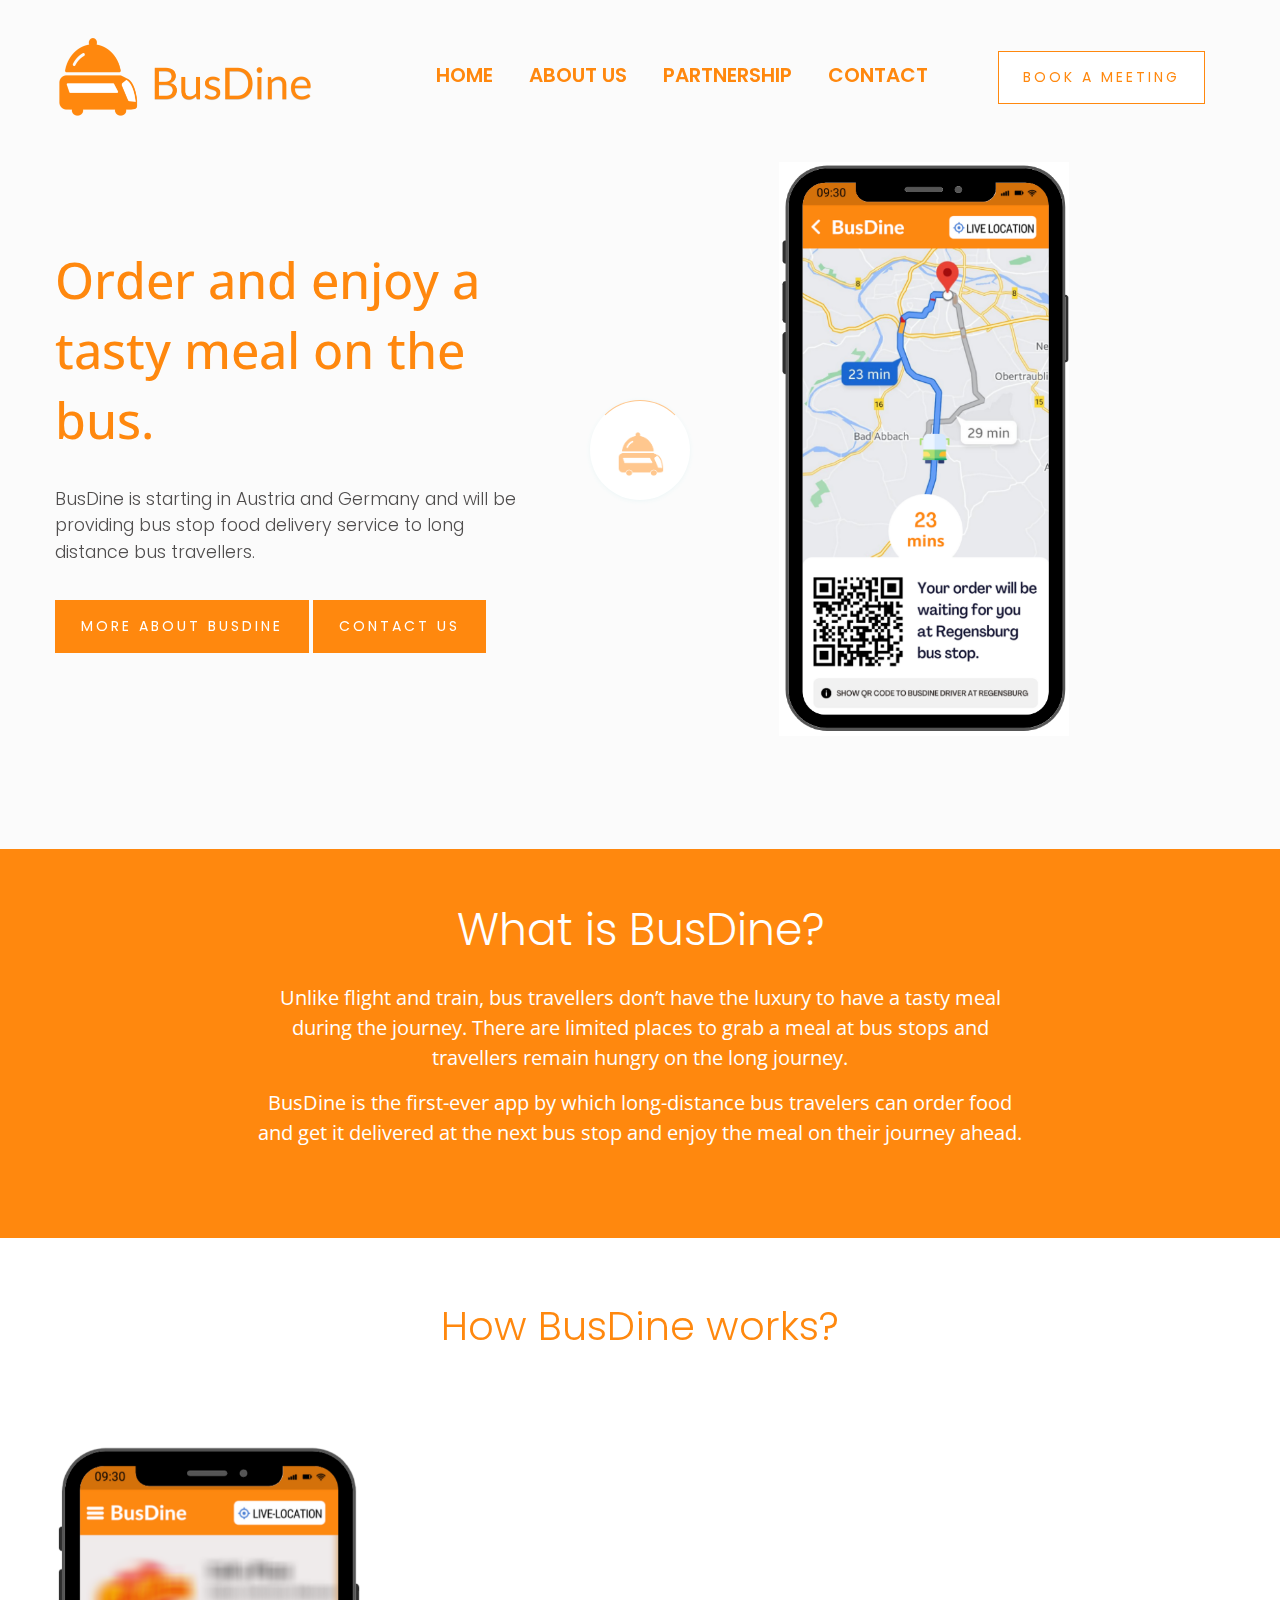
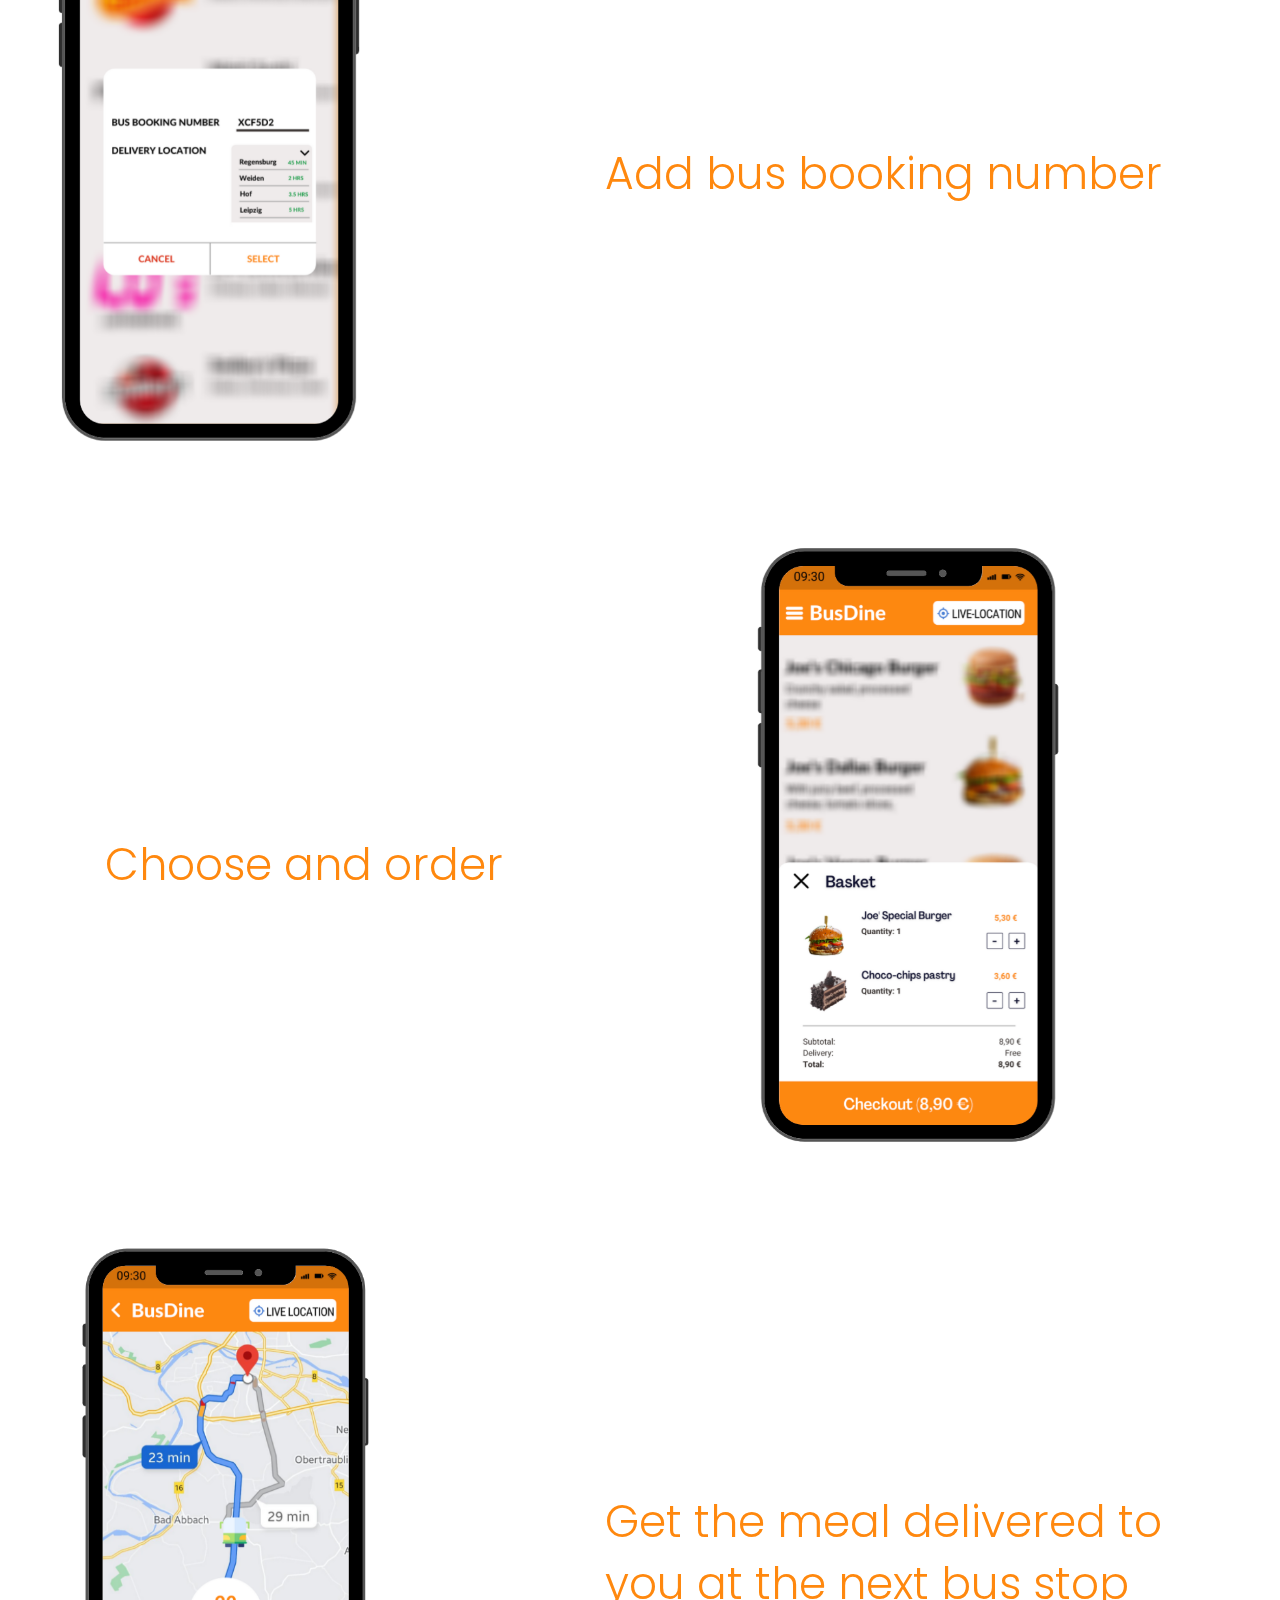
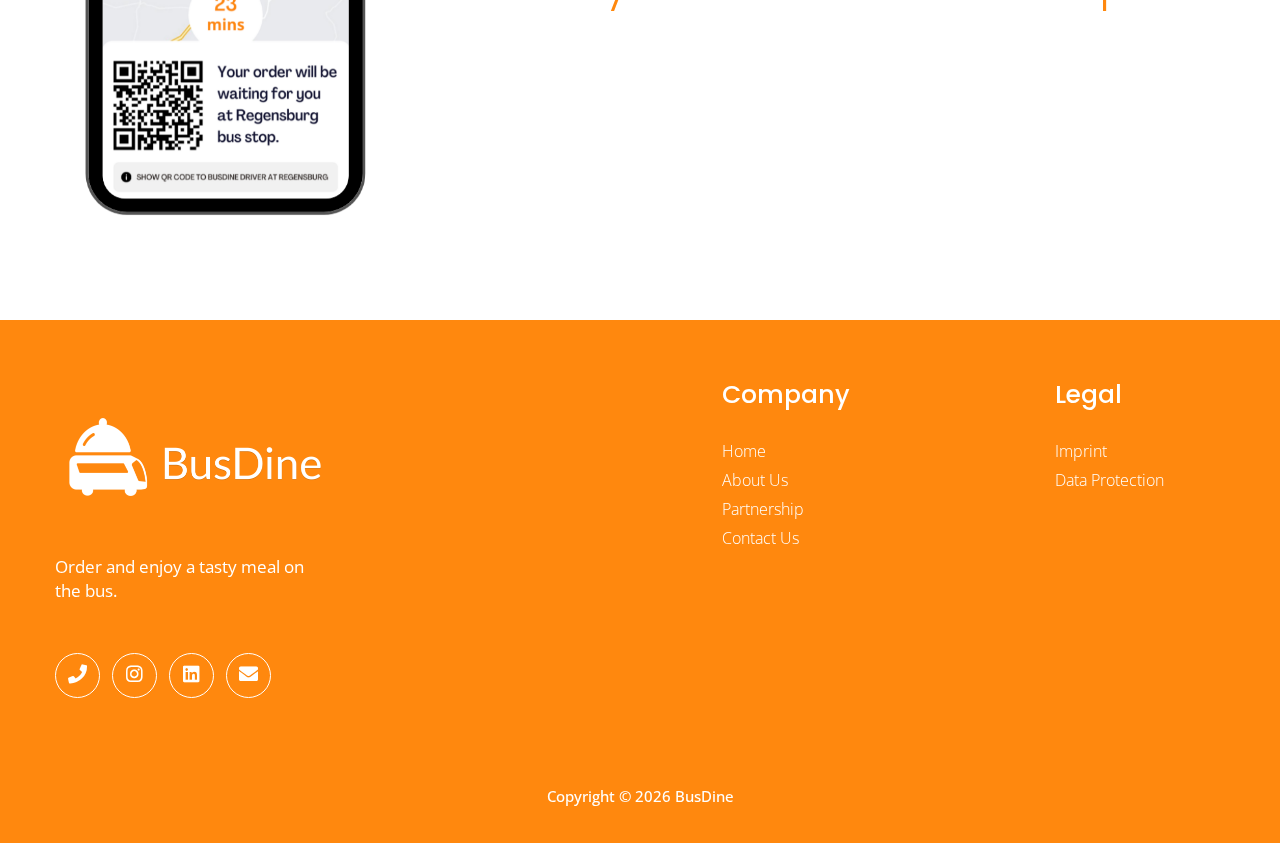
==== commit 21b2727a: "analytics added" ====
--- a/index.html
+++ b/index.html
@@ -24,6 +24,17 @@
     <link rel="stylesheet" href="assets/css/slick.css">
     <link rel="stylesheet" href="assets/css/nice-select.css">
     <link rel="stylesheet" href="assets/css/style.css">
+
+
+    <!-- Global site tag (gtag.js) - Google Analytics -->
+<script async src="https://www.googletagmanager.com/gtag/js?id=G-4YX0CMJEZF"></script>
+<script>
+  window.dataLayer = window.dataLayer || [];
+  function gtag(){dataLayer.push(arguments);}
+  gtag('js', new Date());
+
+  gtag('config', 'G-4YX0CMJEZF');
+</script>
     
 </head>
 <body>
--- a/assets/css/style.css
+++ b/assets/css/style.css
@@ -1,6328 +1 @@
-@import url("https://fonts.googleapis.com/css2?family=Open+Sans:wght@400;600;700;800&family=Poppins:wght@200;300;400;500;600;700;800&display=swap");
-.section-bg1 {
-    background: #2d0a31;
-}
-.white-bg {
-    background: #ffffff;
-}
-.gray-bg {
-    background: #f5f5f5;
-}
-.gray-bg {
-    background: #f7f7fd;
-}
-.white-bg {
-    background: #fff;
-}
-.black-bg {
-    background: #16161a;
-}
-.theme-bg {
-    background: #ff880e;
-}
-.brand-bg {
-    background: #f1f4fa;
-}
-.testimonial-bg {
-    background: #f9fafc;
-}
-.white-color {
-    color: #fff;
-}
-.black-color {
-    color: #16161a;
-}
-.theme-color {
-    color: #ff880e;
-}
-.boxed-btn {
-    background: #fff;
-    color: #ff880e !important;
-    display: inline-block;
-    padding: 18px 44px;
-    font-family: "Poppins", sans-serif;
-    font-size: 14px;
-    font-weight: 400;
-    border: 0;
-    border: 1px solid #ff880e;
-    letter-spacing: 3px;
-    text-align: center;
-    color: #ff880e;
-    border-radius: 20 px !important;
-    text-transform: uppercase;
-    cursor: pointer;
-}
-
-.boxed-btn:hover {
-    background: #ff880e;
-    color: #fff !important;
-    border: 1px solid #ff880e;
-}
-.boxed-btn:focus {
-    outline: none;
-}
-.boxed-btn.large-width {
-    width: 220px;
-}
-
-.boxed-btn-menu {
-    background: #fff;
-    color: #ff880e !important;
-    display: inline-block;
-    margin-left: 50px;
-    padding: 15px 24px;
-    font-family: "Poppins", sans-serif;
-    font-size: 14px;
-    font-weight: 400;
-    border: 0;
-    border: 1px solid #ff880e;
-    letter-spacing: 3px;
-    text-align: center;
-    border-radius: 20 px !important;
-    text-transform: uppercase;
-    cursor: pointer;
-}
-.slider-btns{
-    margin-top: 35px;
-}
-@media only screen and (min-width: 200px) and (max-width: 1000px) {
-    .boxed-btn-menu {
-        background: #fff;
-        color: #ff880e !important;
-        display: inline-block;
-        margin-left: 0px !important;
-        padding: 15px 24px;
-        font-family: "Poppins", sans-serif;
-        font-size: 14px;
-        font-weight: 400;
-        border: 0;
-        border: 1px solid #ff880e;
-        letter-spacing: 3px;
-        text-align: center;
-    
-        border-radius: 20 px !important;
-        text-transform: uppercase;
-        cursor: pointer;
-    }
-}
-.boxed-btn-menu:hover {
-    background: #ff880e;
-    color: #fff !important;
-    border: 1px solid #ff880e;
-}
-.boxed-btn-menu:focus {
-    outline: none;
-}
-.boxed-btn-menu.large-width {
-    width: 180px;
-}
-
-.boxed-btn-cta {
-    background: #ff880e;
-    color: #fff !important;
-    display: inline-block;
-   
-    padding: 15px 25px;
-    font-family: "Poppins", sans-serif;
-    font-size: 14px;
-    font-weight: 400;
-    border: 0;
-    border: 1px solid #ff880e;
-    letter-spacing: 3px;
-    text-align: center;
-    border-radius: 20 px !important;
-    text-transform: uppercase;
-    cursor: pointer;
-}
-.boxed-btn-cta:hover {
-    background: #fff;
-    color: #ff880e !important;
-    border: 1px solid #ff880e;
-}
-.boxed-btn-cta:focus {
-    outline: none;
-}
-.boxed-btn-cta.large-width {
-    width: 180px;
-}
-
-
-
-
-[data-overlay] {
-    position: relative;
-    background-size: cover;
-    background-repeat: no-repeat;
-    background-position: center center;
-}
-[data-overlay]::before {
-    position: absolute;
-    left: 0;
-    top: 0;
-    right: 0;
-    bottom: 0;
-    content: "";
-}
-[data-opacity="1"]::before {
-    opacity: 0.1;
-}
-[data-opacity="2"]::before {
-    opacity: 0.2;
-}
-[data-opacity="3"]::before {
-    opacity: 0.3;
-}
-[data-opacity="4"]::before {
-    opacity: 0.4;
-}
-[data-opacity="5"]::before {
-    opacity: 0.5;
-}
-[data-opacity="6"]::before {
-    opacity: 0.6;
-}
-[data-opacity="7"]::before {
-    opacity: 0.7;
-}
-[data-opacity="8"]::before {
-    opacity: 0.8;
-}
-[data-opacity="9"]::before {
-    opacity: 0.9;
-}
-body {
-    font-family: "Open Sans", sans-serif;
-    font-weight: normal;
-    font-style: normal;
-    font-size: 16px;
-}
-h1,
-h2,
-h3
-{
-    font-family: "Poppins", sans-serif;
-    color: #504e4e;
-    margin-top: 0px;
-    font-style: normal;
-    font-weight: 300;
-    line-height: 1.5;
-    text-transform: normal;
-}
-h4,
-h5,
-h6 {
-    font-family: "Poppins", sans-serif;
-    color: #ff880e;
-    margin-top: 0px;
-    font-style: normal;
-    font-weight: 500;
-    text-transform: normal;
-}
-p {
-    font-family: "Open Sans", sans-serif;
-    color: #646d77;
-    font-size: 16px;
-    line-height: 30px;
-    margin-bottom: 15px;
-    font-weight: normal;
-    line-height: 1.4;
-}
-.bg-img-1 {
-    background-image: url(../img/slider/slider-img-1.jpg);
-}
-.bg-img-2 {
-    background-image: url(../img/background-img/bg-img-2.jpg);
-}
-.cta-bg-1 {
-    background-image: url(../img/background-img/bg-img-3.jpg);
-}
-.img {
-    max-width: 100%;
-    -webkit-transition: 0.3s;
-    -moz-transition: 0.3s;
-    -o-transition: 0.3s;
-    transition: 0.3s;
-}
-.main-mock {
-    margin-top: 40 rem;
-    width:65%;
-    height: 40%;
-}
-
-.works-mock-left {
-    width: 250px;
-}
-
-.works-mock-right {
-    width: 250px;
-}
-
-.panel-mock {
-    margin-left: -95px;
-    width: 550px;
-}
-
-.howWorks {
-    color: #ff880e;
-    font-size: 45px;
-    display: block;
-    text-align: center;         
-    margin-top: 30px;
-    margin-bottom: 50px;
-    line-height: 1.4;
-}
-
-
-@media (min-width: 600px) and (max-width: 1020px) {
-    .howWorks {
-        /* visibility: hidden; */
-    }
-    .panel-mock {
-        /* visibility: hidden; */
-        width: 380px;
-}
-    .works-mock-left {
-        width: 150px;
-        /* visibility: hidden; */
-    }
-    .works-mock-right {
-        width: 150px;
-        /* visibility: hidden; */
-    }
-}
-
-
-
-@media (min-width: 50px) and (max-width: 599px) {
-    .howWorks {
-        visibility: hidden;
-    }
-    .panel-mock {
-        visibility: hidden;
-}
-    .works-mock-left {
-        visibility: hidden;
-    }
-    .works-mock-right {
-        visibility: hidden;
-    }
-}
-
-
-
-
-.partnership-mock {
-    margin-top: 40 rem;
-    height: 600px;
-   
-}
-
-
-
-.mockWorks {
-   
-    width:65%;
-    height: 40%;
-}
-
-.f-left {
-    float: left;
-}
-.f-right {
-    float: right;
-}
-.fix {
-    overflow: hidden;
-}
-.clear {
-    clear: both;
-}
-a,
-.button {
-    -webkit-transition: 0.3s;
-    -moz-transition: 0.3s;
-    -o-transition: 0.3s;
-    transition: 0.3s;
-}
-a:focus,
-.button:focus {
-    text-decoration: none;
-    outline: none;
-}
-a {
-    color: #635c5c;
-}
-a:hover {
-    color: #fff;
-}
-a:focus,
-a:hover,
-.portfolio-cat a:hover,
-.footer -menu li a:hover {
-    text-decoration: none;
-}
-a,
-button {
-    color: #fff;
-    outline: medium none;
-}
-button:focus,
-input:focus,
-input:focus,
-textarea,
-textarea:focus {
-    outline: 0;
-}
-.uppercase {
-    text-transform: uppercase;
-}
-input:focus::-moz-placeholder {
-    opacity: 0;
-    -webkit-transition: 0.4s;
-    -o-transition: 0.4s;
-    transition: 0.4s;
-}
-.capitalize {
-    text-transform: capitalize;
-}
-h1 a,
-h2 a,
-h3 a,
-h4 a,
-h5 a,
-h6 a {
-    color: inherit;
-}
-ul {
-    margin: 0px;
-    padding: 0px;
-}
-li {
-    list-style: none;
-}
-hr {
-    border-bottom: 1px solid #eceff8;
-    border-top: 0 none;
-    margin: 30px 0;
-    padding: 0;
-}
-.theme-overlay {
-    position: relative;
-}
-.theme-overlay::before {
-    background: #1696e7 none repeat scroll 0 0;
-    content: "";
-    height: 100%;
-    left: 0;
-    opacity: 0.6;
-    position: absolute;
-    top: 0;
-    width: 100%;
-}
-.overlay2 {
-    position: relative;
-    z-index: 0;
-}
-.overlay2::before {
-    position: absolute;
-    content: "";
-    top: 0;
-    left: 0;
-    width: 100%;
-    height: 100%;
-    z-index: -1;
-}
-.overlay2 {
-    position: relative;
-    z-index: 0;
-}
-.overlay2::before {
-    position: absolute;
-    content: "";
-    background-color: #2e2200;
-    top: 0;
-    left: 0;
-    width: 100%;
-    height: 100%;
-    z-index: -1;
-    opacity: 0.5;
-}
-.section-padding {
-    padding-top: 120px;
-    padding-bottom: 120px;
-}
-.separator {
-    border-top: 1px solid #f2f2f2;
-}
-.mb-90 {
-    margin-bottom: 90px;
-}
-@media (max-width: 767px) {
-    .mb-90 {
-        margin-bottom: 30px;
-    }
-}
-@media (min-width: 768px) and (max-width: 991px) {
-    .mb-90 {
-        margin-bottom: 45px;
-    }
-}
-.owl-carousel .owl-nav div {
-    background: rgba(255, 255, 255, 0.8) none repeat scroll 0 0;
-    height: 40px;
-    left: 20px;
-    line-height: 40px;
-    font-size: 22px;
-    color: #646464;
-    opacity: 1;
-    visibility: visible;
-    position: absolute;
-    text-align: center;
-    top: 50%;
-    transform: translateY(-50%);
-    transition: all 0.3s ease 0s;
-    width: 40px;
-}
-.owl-carousel .owl-nav div.owl-next {
-    left: auto;
-    right: -30px;
-}
-.owl-carousel .owl-nav div.owl-next i {
-    position: relative;
-    right: 0;
-    top: 1px;
-}
-.owl-carousel .owl-nav div.owl-prev i {
-    position: relative;
-    right: 1px;
-    top: 0px;
-}
-.owl-carousel:hover .owl-nav div {
-    opacity: 1;
-    visibility: visible;
-}
-.owl-carousel:hover .owl-nav div:hover {
-    color: #fff;
-    background: #ff3500;
-}
-.btn {
-    font-family: "Poppins", sans-serif;
-    text-transform: capitalize;
-    padding: 27px 44px !important;
-    color: #fff;
-    cursor: pointer;
-    font-size: 15px;
-    font-weight: 600;
-    line-height: 1;
-    -moz-user-select: none;
-    letter-spacing: 1px;
-    line-height: 0;
-    margin-bottom: 0;
-    cursor: pointer;
-    transition: color 0.4s linear;
-    position: relative;
-    z-index: 1;
-    border: 0;
-    overflow: hidden;
-    margin: 0;
-    border-radius: 30px !important;
-    display: inline-block !important;
-}
-.btn::after {
-    position: unset !important;
-}
-.btn::before {
-    content: "";
-    position: absolute !important;
-    left: 0;
-    top: 0;
-    width: 101%;
-    height: 101%;
-    z-index: 1;
-    border-radius: 5px;
-    transition: transform 0.5s;
-    transition-timing-function: ease;
-    transform-origin: 0 0;
-    transition-timing-function: cubic-bezier(0.5, 1.6, 0.4, 0.7);
-    transform: scaleX(0);
-    border-radius: 0px;
-}
-.btn i {
-    padding-right: 11px;
-}
-.btn:hover {
-    color: #fff !important;
-    text-decoration: none !important;
-}
-.btn:hover::before {
-    transform: scaleX(1);
-    color: #fff !important;
-    z-index: -1;
-}
-.btn.focus,
-.btn:focus {
-    outline: 0;
-    box-shadow: none;
-}
-.btn.focus,
-.btn:focus {
-    outline: 0;
-    box-shadow: none;
-}
-.about-btn {
-    padding: 28px 52px;
-}
-.header-btn {
-    padding: 18px 43px;
-}
-.hero-btn {
-    padding: 18px 43px;
-}
-.white-btn {
-    padding: 30px 39px;
-    background: #fff;
-    color: #072366 !important;
-}
-.white-btn::before {
-    background: #ff880e;
-    color: #fff !important;
-}
-.black-btn {
-    padding: 14px 35px;
-    background: #000;
-    display: inline-block;
-}
-.black-btn::before {
-    background: #331391;
-}
-.borders-btn {
-    padding: 10px 64px;
-    background: none;
-    border: 1px solid #ff880e;
-    display: inline-block;
-    color: #ff880e;
-    border-radius: 30px;
-    text-transform: uppercase;
-}
-.cal-btn i {
-    color: #09cc7f !important;
-    font-size: 31px;
-    font-weight: 300;
-    margin-right: 10px;
-}
-.cal-btn > p {
-    color: #072366 !important;
-    font-weight: 700;
-    font-size: 16px;
-    display: inline-block;
-    margin: 0 !important;
-    position: relative;
-    top: -7px;
-}
-.submit-btn2 {
-    background: #ec5b53;
-    width: 100%;
-    height: 60px;
-    padding: 10px 20px;
-    border: 0;
-    color: #fff;
-    text-transform: capitalize;
-    cursor: pointer;
-    font-size: 16px;
-    border-radius: 0px;
-}
-.border-btn {
-    border: 1px solid #ff880e;
-    color: #ff880e;
-    background: none;
-    border-radius: 30px;
-    text-transform: capitalize;
-    padding: 13px 48px;
-    -moz-user-select: none;
-    cursor: pointer;
-    display: inline-block;
-    font-size: 16px;
-    font-weight: 500;
-    letter-spacing: 1px;
-    margin-bottom: 0;
-    position: relative;
-    transition: color 0.4s linear;
-    position: relative;
-    overflow: hidden;
-    margin: 0;
-}
-.border-btn i {
-    font-size: 16px;
-    margin-right: 10px;
-    color: #ff880e;
-    -webkit-transition: 0.3s;
-    -moz-transition: 0.3s;
-    -o-transition: 0.3s;
-    transition: 0.3s;
-}
-.border-btn::before {
-    border: 1px solid transparent;
-    content: "";
-    position: absolute;
-    left: 0;
-    top: 0;
-    width: 101%;
-    height: 101%;
-    z-index: -1;
-    transition: transform 0.5s;
-    transition-timing-function: ease;
-    transform-origin: 0 0;
-    transition-timing-function: cubic-bezier(0.5, 1.6, 0.4, 0.7);
-    transform: scaleY(0);
-    border-radius: 0;
-}
-.border-btn:hover::before {
-    transform: scaleY(1);
-    border: 1px solid transparent;
-    color: #fff;
-}
-.section-over1 {
-    position: relative;
-    z-index: 1;
-}
-.section-over1::before {
-    position: absolute;
-    content: "";
-    background-color: rgba(6, 7, 6, 0.6);
-    width: 100%;
-    height: 100%;
-    left: 0;
-    top: 0;
-    bottom: 0;
-    right: 0;
-    z-index: -1;
-    background-repeat: no-repeat;
-}
-.breadcrumb > .active {
-    color: #888;
-}
-#scrollUp,
-#back-top {
-    background: #ff880e;
-    height: 50px;
-    width: 50px;
-    right: 31px;
-    bottom: 18px;
-    position: fixed;
-    color: #fff;
-    font-size: 20px;
-    text-align: center;
-    border-radius: 50%;
-    line-height: 48px;
-    border: 2px solid transparent;
-    box-shadow: 0 0 10px 3px rgba(255, 255, 255, 0.2);
-}
-@media (max-width: 575px) {
-    #scrollUp,
-    #back-top {
-        right: 16px;
-    }
-}
-#scrollUp a i,
-#back-top a i {
-    display: block;
-    line-height: 50px;
-}
-#scrollUp:hover {
-    color: #fff;
-}
-.sticky-bar {
-    left: 0;
-    margin: auto;
-    position: fixed;
-    top: 0;
-    width: 100%;
-    -webkit-box-shadow: 0 10px 15px rgba(25, 25, 25, 0.1);
-    box-shadow: 0 10px 15px rgba(25, 25, 25, 0.1);
-    z-index: 9999;
-    -webkit-animation: 300ms ease-in-out 0s normal none 1 running fadeInDown;
-    animation: 300ms ease-in-out 0s normal none 1 running fadeInDown;
-    -webkit-box-shadow: 0 10px 15px rgba(25, 25, 25, 0.1);
-    background: #fff;
-}
-.mt-5 {
-    margin-top: 5px;
-}
-.mt-10 {
-    margin-top: 10px;
-}
-.mt-15 {
-    margin-top: 15px;
-}
-.mt-20 {
-    margin-top: 20px;
-}
-.mt-25 {
-    margin-top: 25px;
-}
-.mt-30 {
-    margin-top: 30px;
-}
-.mt-35 {
-    margin-top: 35px;
-}
-.mt-40 {
-    margin-top: 40px;
-}
-.mt-45 {
-    margin-top: 45px;
-}
-.mt-50 {
-    margin-top: 50px;
-}
-.mt-55 {
-    margin-top: 55px;
-}
-.mt-60 {
-    margin-top: 60px;
-}
-.mt-65 {
-    margin-top: 65px;
-}
-.mt-70 {
-    margin-top: 70px;
-}
-.mt-75 {
-    margin-top: 75px;
-}
-.mt-80 {
-    margin-top: 80px;
-}
-.mt-85 {
-    margin-top: 85px;
-}
-.mt-90 {
-    margin-top: 90px;
-}
-.mt-95 {
-    margin-top: 95px;
-}
-.mt-100 {
-    margin-top: 100px;
-}
-.mt-105 {
-    margin-top: 105px;
-}
-.mt-110 {
-    margin-top: 110px;
-}
-.mt-115 {
-    margin-top: 115px;
-}
-.mt-120 {
-    margin-top: 120px;
-}
-.mt-125 {
-    margin-top: 125px;
-}
-.mt-130 {
-    margin-top: 130px;
-}
-.mt-135 {
-    margin-top: 135px;
-}
-.mt-140 {
-    margin-top: 140px;
-}
-.mt-145 {
-    margin-top: 145px;
-}
-.mt-150 {
-    margin-top: 150px;
-}
-.mt-155 {
-    margin-top: 155px;
-}
-.mt-160 {
-    margin-top: 160px;
-}
-.mt-165 {
-    margin-top: 165px;
-}
-.mt-170 {
-    margin-top: 170px;
-}
-.mt-175 {
-    margin-top: 175px;
-}
-.mt-180 {
-    margin-top: 180px;
-}
-.mt-185 {
-    margin-top: 185px;
-}
-.mt-190 {
-    margin-top: 190px;
-}
-.mt-195 {
-    margin-top: 195px;
-}
-.mt-200 {
-    margin-top: 200px;
-}
-.mb-5 {
-    margin-bottom: 5px;
-}
-.mb-10 {
-    margin-bottom: 10px;
-}
-.mb-15 {
-    margin-bottom: 15px;
-}
-.mb-20 {
-    margin-bottom: 20px;
-}
-.mb-25 {
-    margin-bottom: 25px;
-}
-.mb-30 {
-    margin-bottom: 30px;
-}
-.mb-35 {
-    margin-bottom: 35px;
-}
-.mb-40 {
-    margin-bottom: 40px;
-}
-.mb-45 {
-    margin-bottom: 45px;
-}
-.mb-50 {
-    margin-bottom: 50px;
-}
-.mb-55 {
-    margin-bottom: 55px;
-}
-.mb-60 {
-    margin-bottom: 60px;
-}
-.mb-65 {
-    margin-bottom: 65px;
-}
-.mb-70 {
-    margin-bottom: 70px;
-}
-.mb-75 {
-    margin-bottom: 75px;
-}
-.mb-80 {
-    margin-bottom: 80px;
-}
-.mb-85 {
-    margin-bottom: 85px;
-}
-.mb-90 {
-    margin-bottom: 90px;
-}
-.mb-95 {
-    margin-bottom: 95px;
-}
-.mb-100 {
-    margin-bottom: 100px;
-}
-.mb-105 {
-    margin-bottom: 105px;
-}
-.mb-110 {
-    margin-bottom: 110px;
-}
-.mb-115 {
-    margin-bottom: 115px;
-}
-.mb-120 {
-    margin-bottom: 120px;
-}
-.mb-125 {
-    margin-bottom: 125px;
-}
-.mb-130 {
-    margin-bottom: 130px;
-}
-.mb-135 {
-    margin-bottom: 135px;
-}
-.mb-140 {
-    margin-bottom: 140px;
-}
-.mb-145 {
-    margin-bottom: 145px;
-}
-.mb-150 {
-    margin-bottom: 150px;
-}
-.mb-155 {
-    margin-bottom: 155px;
-}
-.mb-160 {
-    margin-bottom: 160px;
-}
-.mb-165 {
-    margin-bottom: 165px;
-}
-.mb-170 {
-    margin-bottom: 170px;
-}
-.mb-175 {
-    margin-bottom: 175px;
-}
-.mb-180 {
-    margin-bottom: 180px;
-}
-.mb-185 {
-    margin-bottom: 185px;
-}
-.mb-190 {
-    margin-bottom: 190px;
-}
-.mb-195 {
-    margin-bottom: 195px;
-}
-.mb-200 {
-    margin-bottom: 200px;
-}
-.ml-5 {
-    margin-left: 5px;
-}
-.ml-10 {
-    margin-left: 10px;
-}
-.ml-15 {
-    margin-left: 15px;
-}
-.ml-20 {
-    margin-left: 20px;
-}
-.ml-25 {
-    margin-left: 25px;
-}
-.ml-30 {
-    margin-left: 30px;
-}
-.ml-35 {
-    margin-left: 35px;
-}
-.ml-40 {
-    margin-left: 40px;
-}
-.ml-45 {
-    margin-left: 45px;
-}
-.ml-50 {
-    margin-left: 50px;
-}
-.ml-55 {
-    margin-left: 55px;
-}
-.ml-60 {
-    margin-left: 60px;
-}
-.ml-65 {
-    margin-left: 65px;
-}
-.ml-70 {
-    margin-left: 70px;
-}
-.ml-75 {
-    margin-left: 75px;
-}
-.ml-80 {
-    margin-left: 80px;
-}
-.ml-85 {
-    margin-left: 85px;
-}
-.ml-90 {
-    margin-left: 90px;
-}
-.ml-95 {
-    margin-left: 95px;
-}
-.ml-100 {
-    margin-left: 100px;
-}
-.ml-105 {
-    margin-left: 105px;
-}
-.ml-110 {
-    margin-left: 110px;
-}
-.ml-115 {
-    margin-left: 115px;
-}
-.ml-120 {
-    margin-left: 120px;
-}
-.ml-125 {
-    margin-left: 125px;
-}
-.ml-130 {
-    margin-left: 130px;
-}
-.ml-135 {
-    margin-left: 135px;
-}
-.ml-140 {
-    margin-left: 140px;
-}
-.ml-145 {
-    margin-left: 145px;
-}
-.ml-150 {
-    margin-left: 150px;
-}
-.ml-155 {
-    margin-left: 155px;
-}
-.ml-160 {
-    margin-left: 160px;
-}
-.ml-165 {
-    margin-left: 165px;
-}
-.ml-170 {
-    margin-left: 170px;
-}
-.ml-175 {
-    margin-left: 175px;
-}
-.ml-180 {
-    margin-left: 180px;
-}
-.ml-185 {
-    margin-left: 185px;
-}
-.ml-190 {
-    margin-left: 190px;
-}
-.ml-195 {
-    margin-left: 195px;
-}
-.ml-200 {
-    margin-left: 200px;
-}
-.mr-5 {
-    margin-right: 5px;
-}
-.mr-10 {
-    margin-right: 10px;
-}
-.mr-15 {
-    margin-right: 15px;
-}
-.mr-20 {
-    margin-right: 20px;
-}
-.mr-25 {
-    margin-right: 25px;
-}
-.mr-30 {
-    margin-right: 30px;
-}
-.mr-35 {
-    margin-right: 35px;
-}
-.mr-40 {
-    margin-right: 40px;
-}
-.mr-45 {
-    margin-right: 45px;
-}
-.mr-50 {
-    margin-right: 50px;
-}
-.mr-55 {
-    margin-right: 55px;
-}
-.mr-60 {
-    margin-right: 60px;
-}
-.mr-65 {
-    margin-right: 65px;
-}
-.mr-70 {
-    margin-right: 70px;
-}
-.mr-75 {
-    margin-right: 75px;
-}
-.mr-80 {
-    margin-right: 80px;
-}
-.mr-85 {
-    margin-right: 85px;
-}
-.mr-90 {
-    margin-right: 90px;
-}
-.mr-95 {
-    margin-right: 95px;
-}
-.mr-100 {
-    margin-right: 100px;
-}
-.mr-105 {
-    margin-right: 105px;
-}
-.mr-110 {
-    margin-right: 110px;
-}
-.mr-115 {
-    margin-right: 115px;
-}
-.mr-120 {
-    margin-right: 120px;
-}
-.mr-125 {
-    margin-right: 125px;
-}
-.mr-130 {
-    margin-right: 130px;
-}
-.mr-135 {
-    margin-right: 135px;
-}
-.mr-140 {
-    margin-right: 140px;
-}
-.mr-145 {
-    margin-right: 145px;
-}
-.mr-150 {
-    margin-right: 150px;
-}
-.mr-155 {
-    margin-right: 155px;
-}
-.mr-160 {
-    margin-right: 160px;
-}
-.mr-165 {
-    margin-right: 165px;
-}
-.mr-170 {
-    margin-right: 170px;
-}
-.mr-175 {
-    margin-right: 175px;
-}
-.mr-180 {
-    margin-right: 180px;
-}
-.mr-185 {
-    margin-right: 185px;
-}
-.mr-190 {
-    margin-right: 190px;
-}
-.mr-195 {
-    margin-right: 195px;
-}
-.mr-200 {
-    margin-right: 200px;
-}
-.pt-5 {
-    padding-top: 5px;
-}
-.pt-10 {
-    padding-top: 10px;
-}
-.pt-15 {
-    padding-top: 15px;
-}
-.pt-20 {
-    padding-top: 20px;
-}
-.pt-25 {
-    padding-top: 25px;
-}
-.pt-30 {
-    padding-top: 30px;
-}
-.pt-35 {
-    padding-top: 35px;
-}
-.pt-40 {
-    padding-top: 40px;
-}
-.pt-45 {
-    padding-top: 45px;
-}
-.pt-50 {
-    padding-top: 50px;
-}
-.pt-55 {
-    padding-top: 55px;
-}
-.pt-60 {
-    padding-top: 60px;
-}
-.pt-65 {
-    padding-top: 65px;
-}
-.pt-70 {
-    padding-top: 70px;
-}
-.pt-75 {
-    padding-top: 75px;
-}
-.pt-80 {
-    padding-top: 80px;
-}
-.pt-85 {
-    padding-top: 85px;
-}
-.pt-90 {
-    padding-top: 90px;
-}
-.pt-95 {
-    padding-top: 95px;
-}
-.pt-100 {
-    padding-top: 100px;
-}
-.pt-105 {
-    padding-top: 105px;
-}
-.pt-110 {
-    padding-top: 110px;
-}
-.pt-115 {
-    padding-top: 115px;
-}
-.pt-120 {
-    padding-top: 120px;
-}
-.pt-125 {
-    padding-top: 125px;
-}
-.pt-130 {
-    padding-top: 130px;
-}
-.pt-135 {
-    padding-top: 135px;
-}
-.pt-140 {
-    padding-top: 140px;
-}
-.pt-145 {
-    padding-top: 145px;
-}
-.pt-150 {
-    padding-top: 150px;
-}
-.pt-155 {
-    padding-top: 155px;
-}
-.pt-160 {
-    padding-top: 160px;
-}
-.pt-165 {
-    padding-top: 165px;
-}
-.pt-170 {
-    padding-top: 170px;
-}
-.pt-175 {
-    padding-top: 175px;
-}
-.pt-180 {
-    padding-top: 180px;
-}
-.pt-185 {
-    padding-top: 185px;
-}
-.pt-190 {
-    padding-top: 190px;
-}
-.pt-195 {
-    padding-top: 195px;
-}
-.pt-200 {
-    padding-top: 200px;
-}
-.pt-260 {
-    padding-top: 260px;
-}
-.pb-5 {
-    padding-bottom: 5px;
-}
-.pb-10 {
-    padding-bottom: 10px;
-}
-.pb-15 {
-    padding-bottom: 15px;
-}
-.pb-20 {
-    padding-bottom: 20px;
-}
-.pb-25 {
-    padding-bottom: 25px;
-}
-.pb-30 {
-    padding-bottom: 30px;
-}
-.pb-35 {
-    padding-bottom: 35px;
-}
-.pb-40 {
-    padding-bottom: 40px;
-}
-.pb-45 {
-    padding-bottom: 45px;
-}
-.pb-50 {
-    padding-bottom: 50px;
-}
-.pb-55 {
-    padding-bottom: 55px;
-}
-.pb-60 {
-    padding-bottom: 60px;
-}
-.pb-65 {
-    padding-bottom: 65px;
-}
-.pb-70 {
-    padding-bottom: 70px;
-}
-.pb-75 {
-    padding-bottom: 75px;
-}
-.pb-80 {
-    padding-bottom: 80px;
-}
-.pb-85 {
-    padding-bottom: 85px;
-}
-.pb-90 {
-    padding-bottom: 90px;
-}
-.pb-95 {
-    padding-bottom: 95px;
-}
-.pb-100 {
-    padding-bottom: 100px;
-}
-.pb-105 {
-    padding-bottom: 105px;
-}
-.pb-110 {
-    padding-bottom: 110px;
-}
-.pb-115 {
-    padding-bottom: 115px;
-}
-.pb-120 {
-    padding-bottom: 120px;
-}
-.pb-125 {
-    padding-bottom: 125px;
-}
-.pb-130 {
-    padding-bottom: 130px;
-}
-.pb-135 {
-    padding-bottom: 135px;
-}
-.pb-140 {
-    padding-bottom: 140px;
-}
-.pb-145 {
-    padding-bottom: 145px;
-}
-.pb-150 {
-    padding-bottom: 150px;
-}
-.pb-155 {
-    padding-bottom: 155px;
-}
-.pb-160 {
-    padding-bottom: 160px;
-}
-.pb-165 {
-    padding-bottom: 165px;
-}
-.pb-170 {
-    padding-bottom: 170px;
-}
-.pb-175 {
-    padding-bottom: 175px;
-}
-.pb-180 {
-    padding-bottom: 180px;
-}
-.pb-185 {
-    padding-bottom: 185px;
-}
-.pb-190 {
-    padding-bottom: 190px;
-}
-.pb-195 {
-    padding-bottom: 195px;
-}
-.pb-200 {
-    padding-bottom: 200px;
-}
-.pl-5 {
-    padding-left: 5px;
-}
-.pl-10 {
-    padding-left: 10px;
-}
-.pl-15 {
-    padding-left: 15px;
-}
-.pl-20 {
-    padding-left: 20px;
-}
-.pl-25 {
-    padding-left: 25px;
-}
-.pl-30 {
-    padding-left: 30px;
-}
-.pl-35 {
-    padding-left: 35px;
-}
-.pl-40 {
-    padding-left: 40px;
-}
-.pl-45 {
-    padding-left: 45px;
-}
-.pl-50 {
-    padding-left: 50px;
-}
-.pl-55 {
-    padding-left: 55px;
-}
-.pl-60 {
-    padding-left: 60px;
-}
-.pl-65 {
-    padding-left: 65px;
-}
-.pl-70 {
-    padding-left: 70px;
-}
-.pl-75 {
-    padding-left: 75px;
-}
-.pl-80 {
-    padding-left: 80px;
-}
-.pl-85 {
-    padding-left: 85px;
-}
-.pl-90 {
-    padding-left: 90px;
-}
-.pl-95 {
-    padding-left: 95px;
-}
-.pl-100 {
-    padding-left: 100px;
-}
-.pl-105 {
-    padding-left: 105px;
-}
-.pl-110 {
-    padding-left: 110px;
-}
-.pl-115 {
-    padding-left: 115px;
-}
-.pl-120 {
-    padding-left: 120px;
-}
-.pl-125 {
-    padding-left: 125px;
-}
-.pl-130 {
-    padding-left: 130px;
-}
-.pl-135 {
-    padding-left: 135px;
-}
-.pl-140 {
-    padding-left: 140px;
-}
-.pl-145 {
-    padding-left: 145px;
-}
-.pl-150 {
-    padding-left: 150px;
-}
-.pl-155 {
-    padding-left: 155px;
-}
-.pl-160 {
-    padding-left: 160px;
-}
-.pl-165 {
-    padding-left: 165px;
-}
-.pl-170 {
-    padding-left: 170px;
-}
-.pl-175 {
-    padding-left: 175px;
-}
-.pl-180 {
-    padding-left: 180px;
-}
-.pl-185 {
-    padding-left: 185px;
-}
-.pl-190 {
-    padding-left: 190px;
-}
-.pl-195 {
-    padding-left: 195px;
-}
-.pl-200 {
-    padding-left: 200px;
-}
-.pr-5 {
-    padding-right: 5px;
-}
-.pr-10 {
-    padding-right: 10px;
-}
-.pr-15 {
-    padding-right: 15px;
-}
-.pr-20 {
-    padding-right: 20px;
-}
-.pr-25 {
-    padding-right: 25px;
-}
-.pr-30 {
-    padding-right: 30px;
-}
-.pr-35 {
-    padding-right: 35px;
-}
-.pr-40 {
-    padding-right: 40px;
-}
-.pr-45 {
-    padding-right: 45px;
-}
-.pr-50 {
-    padding-right: 50px;
-}
-.pr-55 {
-    padding-right: 55px;
-}
-.pr-60 {
-    padding-right: 60px;
-}
-.pr-65 {
-    padding-right: 65px;
-}
-.pr-70 {
-    padding-right: 70px;
-}
-.pr-75 {
-    padding-right: 75px;
-}
-.pr-80 {
-    padding-right: 80px;
-}
-.pr-85 {
-    padding-right: 85px;
-}
-.pr-90 {
-    padding-right: 90px;
-}
-.pr-95 {
-    padding-right: 95px;
-}
-.pr-100 {
-    padding-right: 100px;
-}
-.pr-105 {
-    padding-right: 105px;
-}
-.pr-110 {
-    padding-right: 110px;
-}
-.pr-115 {
-    padding-right: 115px;
-}
-.pr-120 {
-    padding-right: 120px;
-}
-.pr-125 {
-    padding-right: 125px;
-}
-.pr-130 {
-    padding-right: 130px;
-}
-.pr-135 {
-    padding-right: 135px;
-}
-.pr-140 {
-    padding-right: 140px;
-}
-.pr-145 {
-    padding-right: 145px;
-}
-.pr-150 {
-    padding-right: 150px;
-}
-.pr-155 {
-    padding-right: 155px;
-}
-.pr-160 {
-    padding-right: 160px;
-}
-.pr-165 {
-    padding-right: 165px;
-}
-.pr-170 {
-    padding-right: 170px;
-}
-.pr-175 {
-    padding-right: 175px;
-}
-.pr-180 {
-    padding-right: 180px;
-}
-.pr-185 {
-    padding-right: 185px;
-}
-.pr-190 {
-    padding-right: 190px;
-}
-.pr-195 {
-    padding-right: 195px;
-}
-.pr-200 {
-    padding-right: 200px;
-}
-.bounce-animate {
-    animation-name: float-bob;
-    animation-duration: 2s;
-    animation-iteration-count: infinite;
-    -moz-animation-name: float-bob;
-    -moz-animation-duration: 2s;
-    -moz-animation-iteration-count: infinite;
-    -moz-animation-timing-function: linear;
-    -ms-animation-name: float-bob;
-    -ms-animation-duration: 2s;
-    -ms-animation-iteration-count: infinite;
-    -ms-animation-timing-function: linear;
-    -o-animation-name: float-bob;
-    -o-animation-duration: 2s;
-    -o-animation-iteration-count: infinite;
-    -o-animation-timing-function: linear;
-}
-@-webkit-keyframes float-bob {
-    0% {
-        -webkit-transform: translateY(-20px);
-        transform: translateY(-20px);
-    }
-    50% {
-        -webkit-transform: translateY(-10px);
-        transform: translateY(-10px);
-    }
-    100% {
-        -webkit-transform: translateY(-20px);
-        transform: translateY(-20px);
-    }
-}
-.heartbeat {
-    animation: heartbeat 1s infinite alternate;
-}
-@-webkit-keyframes heartbeat {
-    to {
-        -webkit-transform: scale(1.03);
-        transform: scale(1.03);
-    }
-}
-.rotateme {
-    -webkit-animation-name: rotateme;
-    animation-name: rotateme;
-    -webkit-animation-duration: 30s;
-    animation-duration: 30s;
-    -webkit-animation-iteration-count: infinite;
-    animation-iteration-count: infinite;
-    -webkit-animation-timing-function: linear;
-    animation-timing-function: linear;
-}
-@keyframes rotateme {
-    from {
-        -webkit-transform: rotate(0deg);
-        transform: rotate(0deg);
-    }
-    to {
-        -webkit-transform: rotate(360deg);
-        transform: rotate(360deg);
-    }
-}
-@-webkit-keyframes rotateme {
-    from {
-        -webkit-transform: rotate(0deg);
-    }
-    to {
-        -webkit-transform: rotate(360deg);
-    }
-}
-.preloader {
-    background-color: #f7f7f7;
-    width: 100%;
-    height: 100%;
-    position: fixed;
-    top: 0;
-    left: 0;
-    right: 0;
-    bottom: 0;
-    z-index: 999999;
-    -webkit-transition: 0.6s;
-    -o-transition: 0.6s;
-    transition: 0.6s;
-    margin: 0 auto;
-}
-.preloader .preloader-circle {
-    width: 100px;
-    height: 100px;
-    position: relative;
-    border-style: solid;
-    border-width: 1px;
-    border-top-color: #ff880e;
-    border-bottom-color: transparent;
-    border-left-color: transparent;
-    border-right-color: transparent;
-    z-index: 10;
-    border-radius: 50%;
-    -webkit-box-shadow: 0 1px 5px 0 rgba(35, 181, 185, 0.15);
-    box-shadow: 0 1px 5px 0 rgba(35, 181, 185, 0.15);
-    background-color: #fff;
-    -webkit-animation: zoom 2000ms infinite ease;
-    animation: zoom 2000ms infinite ease;
-    -webkit-transition: 0.6s;
-    -o-transition: 0.6s;
-    transition: 0.6s;
-}
-.preloader .preloader-circle2 {
-    border-top-color: #0078ff;
-}
-.preloader .preloader-img {
-    position: absolute;
-    top: 50%;
-    z-index: 200;
-    left: 0;
-    right: 0;
-    margin: 0 auto;
-    text-align: center;
-    display: inline-block;
-    -webkit-transform: translateY(-50%);
-    -ms-transform: translateY(-50%);
-    transform: translateY(-50%);
-    padding-top: 6px;
-    -webkit-transition: 0.6s;
-    -o-transition: 0.6s;
-    transition: 0.6s;
-}
-.preloader .preloader-img img {
-    max-width: 55px;
-}
-.preloader .pere-text strong {
-    font-weight: 800;
-    color: #dca73a;
-    text-transform: uppercase;
-}
-@-webkit-keyframes zoom {
-    0% {
-        -webkit-transform: rotate(0deg);
-        transform: rotate(0deg);
-        -webkit-transition: 0.6s;
-        -o-transition: 0.6s;
-        transition: 0.6s;
-    }
-    100% {
-        -webkit-transform: rotate(360deg);
-        transform: rotate(360deg);
-        -webkit-transition: 0.6s;
-        -o-transition: 0.6s;
-        transition: 0.6s;
-    }
-}
-@keyframes zoom {
-    0% {
-        -webkit-transform: rotate(0deg);
-        transform: rotate(0deg);
-        -webkit-transition: 0.6s;
-        -o-transition: 0.6s;
-        transition: 0.6s;
-    }
-    100% {
-        -webkit-transform: rotate(360deg);
-        transform: rotate(360deg);
-        -webkit-transition: 0.6s;
-        -o-transition: 0.6s;
-        transition: 0.6s;
-    }
-}
-.slick-initialized .slick-slide {
-    outline: 0;
-}
-.section-padding2 {
-    padding-top: 200px;
-    padding-bottom: 200px;
-}
-@media only screen and (min-width: 1200px) and (max-width: 1600px) {
-    .section-padding2 {
-        padding-top: 200px;
-        padding-bottom: 200px;
-    }
-}
-@media only screen and (min-width: 992px) and (max-width: 1199px) {
-    .section-padding2 {
-        padding-top: 200px;
-        padding-bottom: 200px;
-    }
-}
-@media only screen and (min-width: 768px) and (max-width: 991px) {
-    .section-padding2 {
-        padding-top: 100px;
-        padding-bottom: 100px;
-    }
-}
-@media only screen and (min-width: 576px) and (max-width: 767px) {
-    .section-padding2 {
-        padding-top: 70px;
-        padding-bottom: 70px;
-    }
-}
-@media (max-width: 575px) {
-    .section-padding2 {
-        padding-top: 70px;
-        padding-bottom: 70px;
-    }
-}
-.pb-bottom {
-    padding-bottom: 100px;
-}
-@media only screen and (min-width: 768px) and (max-width: 991px) {
-    .pb-bottom {
-        padding-bottom: 50px;
-    }
-}
-@media only screen and (min-width: 576px) and (max-width: 767px) {
-    .pb-bottom {
-        padding-bottom: 10px;
-    }
-}
-@media (max-width: 575px) {
-    .pb-bottom {
-        padding-bottom: 10px;
-    }
-}
-.pt-top {
-    padding-top: 160px;
-}
-@media only screen and (min-width: 768px) and (max-width: 991px) {
-    .pt-top {
-        padding-top: 70px;
-    }
-}
-@media only screen and (min-width: 576px) and (max-width: 767px) {
-    .pt-top {
-        padding-top: 70px;
-    }
-}
-@media (max-width: 575px) {
-    .pt-top {
-        padding-top: 70px;
-    }
-}
-.w-padding2 {
-    padding: 80px 30px;
-}
-@media (max-width: 575px) {
-    .w-padding2 {
-        padding: 70px 20px;
-    }
-}
-.testimonial-padding {
-    padding-top: 190px;
-    padding-bottom: 90px;
-}
-@media only screen and (min-width: 768px) and (max-width: 991px) {
-    .testimonial-padding {
-        padding-top: 100px;
-        padding-bottom: 60px;
-    }
-}
-@media only screen and (min-width: 576px) and (max-width: 767px) {
-    .testimonial-padding {
-        padding-top: 60px;
-        padding-bottom: 99px;
-    }
-}
-@media (max-width: 575px) {
-    .testimonial-padding {
-        padding-top: 60px;
-        padding-bottom: 99px;
-    }
-}
-.w-padding {
-    padding-top: 100px;
-    padding-bottom: 95px;
-}
-@media only screen and (min-width: 576px) and (max-width: 767px) {
-    .w-padding {
-        padding-top: 70px;
-        padding-bottom: 70px;
-    }
-}
-@media (max-width: 575px) {
-    .w-padding {
-        padding-top: 70px;
-        padding-bottom: 70px;
-    }
-}
-.section-padding30 {
-    padding-top: 195px;
-    padding-bottom: 180px;
-}
-@media only screen and (min-width: 992px) and (max-width: 1199px) {
-    .section-padding30 {
-        padding-top: 150px;
-        padding-bottom: 140px;
-    }
-}
-@media only screen and (min-width: 768px) and (max-width: 991px) {
-    .section-padding30 {
-        padding-top: 100px;
-        padding-bottom: 70px;
-    }
-}
-@media only screen and (min-width: 576px) and (max-width: 767px) {
-    .section-padding30 {
-        padding-top: 65px;
-        padding-bottom: 70px;
-    }
-}
-@media (max-width: 575px) {
-    .section-padding30 {
-        padding-top: 65px;
-        padding-bottom: 70px;
-    }
-}
-.section-padding40 {
-    padding-top: 140px;
-    padding-bottom: 100px;
-}
-@media only screen and (min-width: 768px) and (max-width: 991px) {
-    .section-padding40 {
-        padding-top: 100px;
-        padding-bottom: 70px;
-    }
-}
-@media only screen and (min-width: 576px) and (max-width: 767px) {
-    .section-padding40 {
-        padding-top: 65px;
-        padding-bottom: 70px;
-    }
-}
-@media (max-width: 575px) {
-    .section-padding40 {
-        padding-top: 65px;
-        padding-bottom: 70px;
-    }
-}
-.services-padding {
-    padding-top: 145px;
-    padding-bottom: 170px;
-}
-@media only screen and (min-width: 992px) and (max-width: 1199px) {
-    .services-padding {
-        padding-top: 145px;
-        padding-bottom: 170px;
-    }
-}
-@media only screen and (min-width: 768px) and (max-width: 991px) {
-    .services-padding {
-        padding-top: 100px;
-        padding-bottom: 70px;
-    }
-}
-@media only screen and (min-width: 576px) and (max-width: 767px) {
-    .services-padding {
-        padding-top: 65px;
-        padding-bottom: 70px;
-    }
-}
-@media (max-width: 575px) {
-    .services-padding {
-        padding-top: 65px;
-        padding-bottom: 70px;
-    }
-}
-.section-paddingt30 {
-    padding-top: 195px;
-    padding-bottom: 90px;
-}
-@media only screen and (min-width: 992px) and (max-width: 1199px) {
-    .section-paddingt30 {
-        padding-top: 150px;
-        padding-bottom: 90px;
-    }
-}
-@media only screen and (min-width: 768px) and (max-width: 991px) {
-    .section-paddingt30 {
-        padding-top: 100px;
-        padding-bottom: 40px;
-    }
-}
-@media only screen and (min-width: 576px) and (max-width: 767px) {
-    .section-paddingt30 {
-        padding-top: 65px;
-        padding-bottom: 10px;
-    }
-}
-@media (max-width: 575px) {
-    .section-paddingt30 {
-        padding-top: 65px;
-        padding-bottom: 10px;
-    }
-}
-.section-padding3 {
-    padding-top: 150px;
-    padding-bottom: 0;
-}
-@media only screen and (min-width: 992px) and (max-width: 1199px) {
-    .section-padding3 {
-        padding-top: 150px;
-        padding-bottom: 0;
-    }
-}
-@media only screen and (min-width: 768px) and (max-width: 991px) {
-    .section-padding3 {
-        padding-top: 60px;
-        padding-bottom: 0;
-    }
-}
-@media only screen and (min-width: 576px) and (max-width: 767px) {
-    .section-padding3 {
-        padding-top: 60px;
-        padding-bottom: 0;
-    }
-}
-@media (max-width: 575px) {
-    .section-padding3 {
-        padding-top: 60px;
-        padding-bottom: 0;
-    }
-}
-.footer-padding {
-    padding-top: 60px;
-    padding-bottom: 00px;
-}
-@media only screen and (min-width: 768px) and (max-width: 991px) {
-    .footer-padding {
-        padding-top: 100px;
-        padding-bottom: 0px;
-    }
-}
-@media only screen and (min-width: 576px) and (max-width: 767px) {
-    .footer-padding {
-        padding-top: 80px;
-        padding-bottom: 0px;
-    }
-}
-@media (max-width: 575px) {
-    .footer-padding {
-        padding-top: 80px;
-        padding-bottom: 0px;
-    }
-}
-@media (max-width: 575px) {
-    .section-tittle {
-        margin-bottom: 50px;
-        margin-bottom: 50px;
-        text-align: left !important;
-    }
-}
-@media only screen and (min-width: 576px) and (max-width: 767px) {
-    .section-tittle {
-        margin-top: 50px;
-        margin-bottom: 50px;
-    }
-}
-.section-tittle p {
-    color: rgb(255, 255, 255);
-    display: block;
-    
-    line-height: 1.5;
-    font-size:20px;
-    
-
-    
-    
-
-}
-.section-tittle > span {
-    color: #140c40;
-    font-size: 20px;
-    font-weight: 400;
-    margin-bottom: 22px;
-    text-transform: capitalize;
-    display: inline-block;
-    letter-spacing: 0.05em;
-}
-@media (max-width: 575px) {
-    .section-tittle > span {
-        font-size: 14px;
-        padding-left: 0px;
-        text-align: left;
-    }
-}
-.section-tittle h2 {
-    margin-top: 50px;
-    font-size: 44px;
-    display: block;
-    margin-bottom: 50px;
-    /* font-weight: 600; */
-    line-height: 1.4;
-    margin-bottom: 22px;
-    color: #fff;
-
-    
-}
-
-.section-busdine-works h2 {
-    margin-top: -80px;
-    font-size: 40px;
-    display: block;
-    margin-bottom: 50px;
-    /* font-weight: 600; */
-    line-height: 1.4;
-    margin-bottom: 30px;
-    color: #ff880e;
-}
-@media only screen and (min-width: 992px) and (max-width: 1199px) {
-    .section-tittle h2 {
-        font-size: 41px;
-    }
-
-}
-@media only screen and (min-width: 200px) and (max-width: 767px) {
-    .section-tittle h2 {
-        font-size: 31px;
-    }
-
-}
-@media (max-width: 575px) {
-    .section-tittle h2 {
-        text-align: left;
-        font-size: 24px;
-    }
-    .section-busdine-works h2 {
-        margin-top: 30px;
-        font-size: 40px;
-        display: block;
-        margin-bottom: 55px;
-        /* font-weight: 600; */
-        line-height: 1.4;
-
-        color: #ff880e;
-    }
-}
-.section-tittle2 p {
-    color: #fff;
-}
-.section-tittle2 h2 {
-    color: #ff880e;
-}
-.section-bg {
-    background-size: cover;
-    background-repeat: no-repeat;
-    background-position: center center;
-    background-attachment: fixed;
-}
-.section-bg2 {
-    background-size: cover;
-    background-position: center;
-    background-repeat: no-repeat;
-}
-.section-bg1 {
-    background: #fff;
-}
-.white-bg {
-    background: #ffffff;
-}
-.gray-bg {
-    background: #f5f5f5;
-}
-.gray-bg {
-    background: #f7f7fd;
-}
-.white-bg {
-    background: #fff;
-}
-.black-bg {
-    background: #16161a;
-}
-.theme-bg {
-    background: #ff880e;
-}
-.brand-bg {
-    background: #f1f4fa;
-}
-.testimonial-bg {
-    background: #f9fafc;
-}
-.white-color {
-    color: #fff;
-}
-.black-color {
-    color: #16161a;
-}
-.theme-color {
-    color: #ff880e;
-}
-@media only screen and (min-width: 768px) and (max-width: 991px) {
-    .header-area {
-        box-shadow: 0 10px 15px rgba(168, 0, 0, 0.1);
-    }
-}
-@media only screen and (min-width: 576px) and (max-width: 767px) {
-    .header-area {
-        box-shadow: 0 10px 15px rgba(25, 25, 25, 0.1);
-    }
-}
-@media (max-width: 575px) {
-    /* .header-area {
-        box-shadow: 0 10px 15px rgba(25, 25, 25, 0.1);
-    } */
-}
-.header-area .header-top {
-    padding: 1px 10px;
-    border-bottom: 1px solid #f0f1f2;
-}
-@media only screen and (min-width: 1200px) and (max-width: 1600px) {
-    .header-area .header-top {
-        padding: 9px 30px;
-    }
-}
-@media only screen and (min-width: 992px) and (max-width: 1199px) {
-    .header-area .header-top {
-        padding: 9px 15px;
-    }
-}
-@media only screen and (min-width: 768px) and (max-width: 991px) {
-    .header-area .header-top {
-        padding: 9px 50px;
-    }
-}
-@media only screen and (min-width: 576px) and (max-width: 767px) {
-    .header-area .header-top {
-        padding: 9px 20px;
-    }
-}
-@media (max-width: 575px) {
-    .header-area .header-top {
-        padding: 9px 0px;
-    }
-}
-.header-area .header-bottom {
-    padding: 0px 90px;
-}
-@media only screen and (min-width: 1200px) and (max-width: 1600px) {
-    .header-area .header-bottom {
-        padding: 0px 30px;
-    }
-}
-@media only screen and (min-width: 992px) and (max-width: 1199px) {
-    .header-area .header-bottom {
-        padding: 0px 15px;
-    }
-}
-@media only screen and (min-width: 768px) and (max-width: 991px) {
-    .header-area .header-bottom {
-        padding: 15px 50px;
-    }
-}
-@media only screen and (min-width: 576px) and (max-width: 767px) {
-    .header-area .header-bottom {
-        padding: 15px 0px;
-    }
-}
-@media (max-width: 575px) {
-    .header-area .header-bottom {
-        padding: 15px 0px;
-    }
-}
-@media only screen and (min-width: 768px) and (max-width: 991px) {
-    .header-area .header-bottom.header-sticky.sticky-bar .header-right-btn {
-        display: none !important;
-    }
-}
-@media only screen and (min-width: 576px) and (max-width: 767px) {
-    .header-area .header-bottom.header-sticky.sticky-bar .header-right-btn {
-        display: none !important;
-    }
-}
-@media (max-width: 575px) {
-    .header-area .header-bottom.header-sticky.sticky-bar .header-right-btn {
-        display: none !important;
-    }
-}
-.main-header {
-    position: relative;
-    z-index: 3;
-}
-@media only screen and (min-width: 1200px) and (max-width: 1600px) {
-    .main-header .main-menu {
-        margin-right: 30px;
-    }
-}
-.main-header .main-menu ul li {
-    display: inline-block;
-    position: relative;
-    z-index: 999;
-    margin: 0 27px;
-}
-@media only screen and (min-width: 1200px) and (max-width: 1600px) {
-    .main-header .main-menu ul li {
-        margin: 0 14px;
-    }
-}
-@media only screen and (min-width: 992px) and (max-width: 1199px) {
-    .main-header .main-menu ul li {
-        margin: 0 8px;
-    }
-}
-.main-header .main-menu ul li a {
-    color: #ff880e;
-    font-weight: 600;
-    padding: 39px 2px;
-    display: block;
-    font-size: 20px;
-    -webkit-transition: 0.3s;
-    -moz-transition: 0.3s;
-    -o-transition: 0.3s;
-    transition: 0.3s;
-    text-transform: uppercase;
-    font-family: "Poppins", sans-serif;
-    position: relative;
-}
-.main-header .main-menu ul li a::after {
-    color: #ff880e;
-    content: "";
-    position: absolute;
-    width: 0;
-    bottom: 35px;
-    right: 5px;
-    left: -5px;
-    height: 1px;
-    z-index: 1;
-    -webkit-transition: 0.4s;
-    -moz-transition: 0.4s;
-    -o-transition: 0.4s;
-    transition: 0.4s;
-    background: #ff880e;
-}
-.main-header .main-menu ul li:hover > a {
-    font-size: 21px;
-    color: #ff880e;
-}
-.main-header .main-menu ul li:hover > a::after {
-    left: 0;
-    right: auto;
-    width: 100%;
-    -webkit-transition: 0.4s;
-    -moz-transition: 0.4s;
-    -o-transition: 0.4s;
-    transition: 0.4s;
-}
-.main-header .main-menu ul ul.submenu {
-    position: absolute;
-    width: 170px;
-    left: 0;
-    top: 90%;
-    visibility: hidden;
-    opacity: 0;
-    box-shadow: 0 0 10px 3px rgba(0, 0, 0, 0.05);
-    padding: 17px 0;
-    -webkit-transition: 0.3s;
-    -moz-transition: 0.3s;
-    -o-transition: 0.3s;
-    transition: 0.3s;
-}
-.main-header .main-menu ul ul.submenu > li {
-    margin-left: 7px;
-    display: block;
-}
-.main-header .main-menu ul ul.submenu > li > a {
-    padding: 6px 10px !important;
-    font-size: 16px;
-    color: rgb(182, 182, 182);
-}
-.main-header .main-menu ul ul.submenu > li > a::after {
-    position: unset;
-}
-.main-header .main-menu ul ul.submenu > li > a:hover {
-    color: rgb(175, 119, 14);
-    background: none;
-    padding-left: 13px !important;
-}
-.button-header.margin-left {
-    margin-left: 32px !important;
-}
-@media only screen and (min-width: 768px) and (max-width: 991px) {
-    .button-header.margin-left {
-        margin-left: 0px !important;
-        margin-bottom: 8px !important;
-    }
-}
-@media only screen and (min-width: 576px) and (max-width: 767px) {
-    .button-header.margin-left {
-        margin-left: 0px !important;
-        margin-bottom: 8px !important;
-    }
-}
-@media (max-width: 575px) {
-    .button-header.margin-left {
-        margin-left: 0px !important;
-        margin-bottom: 8px !important;
-    }
-}
-.button-header {
-    margin: 0 !important;
-}
-.main-header ul > li:hover > ul.submenu {
-    visibility: visible;
-    opacity: 1;
-    top: 100%;
-}
-@media only screen and (min-width: 768px) and (max-width: 991px) {
-    .header-right-btn {
-        position: absolute;
-        bottom: -82px;
-        right: 11px;
-    }
-}
-@media only screen and (min-width: 576px) and (max-width: 767px) {
-    .header-right-btn {
-        position: absolute;
-        bottom: -82px;
-        right: 11px;
-    }
-}
-@media (max-width: 575px) {
-    .header-right-btn {
-        position: absolute;
-        bottom: -82px;
-        right: 11px;
-        margin: 0;
-    }
-}
-.header-transparent {
-    position: absolute;
-    top: 0;
-    right: 0;
-    left: 0;
-    z-index: 9;
-}
-.btn3 {
-    background: none;
-    margin-left: 10px;
-    color: #fff !important;
-    padding: 6px 22px !important;
-}
-.btn3::after {
-    position: unset !important;
-}
-.header-sticky.sticky-bar {
-    background-color: rgba(255, 255, 255, 0.65);   
- 
-    backdrop-filter: blur(5px);
-
-}
-.header-sticky.sticky-bar.sticky .main-menu ul li a {
-    padding: 20px 20px !important;
-}
-@media only screen and (min-width: 768px) and (max-width: 991px) {
-    .header-sticky.sticky-bar.sticky {
-        padding: 15px 0px;
-    }
-}
-@media only screen and (min-width: 576px) and (max-width: 767px) {
-    .header-sticky.sticky-bar.sticky {
-        padding: 15px 0px;
-    }
-}
-@media (max-width: 575px) {
-    .header-sticky.sticky-bar.sticky {
-        padding: 15px 0px;
-    }
-}
-.mobile_menu {
-    position: absolute;
-    right: 0px;
-    width: 100%;
-    z-index: 99;
-}
-.mobile_menu .slicknav_menu {
-    background: transparent;
-    margin-top: 0px !important;
-}
-.mobile_menu .slicknav_menu .slicknav_btn {
-    top: -80px;
-}
-.mobile_menu .slicknav_menu .slicknav_btn .slicknav_icon-bar {
-    background-color: #ff880e !important;
-}
-.mobile_menu .slicknav_menu .slicknav_nav {
-    margin-top: 2px !important;
-    background: #ff880e;
-}
-.mobile_menu .slicknav_menu .slicknav_nav a:hover {
-    background: transparent;
-    color: #232323;
-}
-.mobile_menu .slicknav_menu .slicknav_nav a {
-    font-size: 15px;
-    padding: 7px 10px;
-    color: #fff;
-}
-.mobile_menu .slicknav_menu .slicknav_nav .slicknav_item a {
-    padding: 0 !important;
-}
-.slider-height {
-    min-height: 860px;
-    background-repeat: no-repeat;
-    background-position: center center;
-    background-size: cover;
-}
-@media only screen and (min-width: 1200px) and (max-width: 1600px) {
-    .slider-height {
-        min-height: 900px;
-    }
-}
-@media only screen and (min-width: 768px) and (max-width: 991px) {
-    .slider-height {
-        min-height: 600px;
-    }
-}
-@media only screen and (min-width: 576px) and (max-width: 767px) {
-    .slider-height {
-        min-height: 500px;
-    }
-}
-
-@media (max-width: 575px) {
-    .slider-height {
-        min-height: 600px;
-    }
-}
-.slider-height2 {
-    height: 750px;
-}
-@media only screen and (min-width: 768px) and (max-width: 991px) {
-    .slider-height2 {
-        height: 550px;
-    }
-}
-@media only screen and (min-width: 576px) and (max-width: 767px) {
-    .slider-height2 {
-        height: 550px;
-    }
-}
-@media (max-width: 575px) {
-    .slider-height2 {
-        height: 550px;
-    }
-}
-.slider-height3 {
-    height: 485px;
-}
-@media only screen and (min-width: 768px) and (max-width: 991px) {
-    .slider-height3 {
-        height: 400px;
-    }
-}
-@media only screen and (min-width: 576px) and (max-width: 767px) {
-    .slider-height3 {
-        height: 350px;
-    }
-}
-@media (max-width: 575px) {
-    .slider-height3 {
-        height: 350px;
-    }
-}
-.slider-bg2 {
-    background-image: url(../img/hero/h1_hero2.png);
-}
-.slider-area {
-    margin-top: -1px;
-    /* position: relative; */
-    /* background-repeat: no-repeat; */
-    
-    background-position:center; 
-    /* position: relative; */
-}
-.slider-area .hero__caption {
-    overflow: hidden;
-    position: relative;
-}
-@media only screen and (min-width: 768px) and (max-width: 991px) {
-    .slider-area .hero__caption {
-        padding-top: 50px;
-    }
-}
-@media only screen and (min-width: 576px) and (max-width: 767px) {
-    .slider-area .hero__caption {
-        padding-top: 40px;
-    }
-}
-@media (max-width: 575px) {
-    .slider-area .hero__caption {
-        padding-top: 40px;
-    }
-}
-.slider-area .hero__caption span {
-    display: inline-block;
-    color: #331c05;
-    font-weight: 500;
-    font-size: 59px;
-    
-    /* text-transform: inherit; */
-    margin-bottom: 15px;
-}
-
-.aboutHead{
-    margin-top: 0px;
-
-    margin-bottom: 31px;
-    color: #ff880e;
-    font-size: 25px;
-    font-weight: 400;
-    line-height: 1.4;
-}
-.aboutSubHead{
-    margin-left: 0px;
-    margin-bottom: 31px;
-    color: #121331;
-    font-size: 18px;
-    font-weight: 300;
-    line-height: 1.6;
-}
-
-.aboutmock {
-    margin-top: -160px;
-    width:50rem;
-    height:35rem;
-    z-index: 9999;
-    border-radius: 5px;
-}
-
-.whyBD h4 {
-    margin-top: 10px;
-    font-size: 35px;
-    font-weight: 700;
-    color: #121331;
-    font-family: "Poppins", sans-serif;
-    line-height: 1.3;
-    margin-bottom: 25px;
-}
-
-.howBD p{
-    margin-top: 50px;
-    font-size: 25px;
-    font-weight: 700;
-    color: #121331;
-    font-family: "Poppins", sans-serif;
-    line-height: 1.3;
-    margin-bottom: 25px;
-}
-.textMockright {
-    width: 400px;
-    
-    /* visibility: hidden; */
-}
-
-.textMockleft {
-    width: 400px;
-    margin-left: -20px;
-    /* visibility: hidden; */
-}
-
-.textMockcenter {
-    width: 600px;
-    text-align: center;
-
-    /* visibility: hidden; */
-}
-
-
-.slider-area .hero__caption h1 {
-    font-size: 65px;
-    font-weight: 700;
-    color: #fff;
-    font-family: "Poppins", sans-serif;
-    line-height: 1.3;
-    margin-bottom: 25px;
-}
-@media only screen and (min-width: 992px) and (max-width: 1199px) {
-    .slider-area .hero__caption h1 {
-        font-size: 55px;
-        line-height: 1.2;
-    }
-}
-@media only screen and (min-width: 768px) and (max-width: 991px) {
-    .slider-area .hero__caption h1 {
-        font-size: 50px;
-        line-height: 1.2;
-    }
-}
-@media only screen and (min-width: 576px) and (max-width: 767px) {
-    .slider-area .hero__caption h1 {
-        font-size: 29px;
-    }
-}
-@media (max-width: 575px) {
-    .slider-area .hero__caption h1 {
-        font-size: 29px;
-        line-height: 1.4;
-    }
-}
-.slider-area .hero__caption p {
-    margin-bottom: 31px;
-    color: #ff880e;
-    font-size: 50px;
-    font-weight: 500;
-    line-height: 1.4;
-}
-.aboutUs {
-    margin-top: 91px;
-    color: #fff;
-    font-size: 45px;
-    font-weight: 500;
-    line-height: 1.4;
-}
-
-.aboutTeam {
-    color: #ff880e;
-    font-size: 45px;
-    /* font-family: "Poppins", sans-serif; */
-
-    display: block;
-    text-align: center;         
-    margin-top: 30px;
-    margin-bottom: 50px;
-    line-height: 1.4;
-}
-
-
-
-
-@media only screen and (min-width: 768px) and (max-width: 991px) {
-    .aboutUs {
-        color: rgb(255, 255, 255);
-        z-index: 10;
-        font-size: 30px;
-        font-weight: 700;
-        line-height: 1.4;
-        margin-top: 150px;
-    }
-}
-@media only screen and (min-width: 576px) and (max-width: 767px) {
-    .aboutUs {
-        color: rgb(255, 255, 255);
-        z-index: 999;
-
-        font-size: 30px;
-        font-weight: 700;
-        line-height: 1.4;
-        margin-top: 150px;
-    }
-}
-@media (max-width: 575px) {
-    .aboutUs {
-        color: rgb(255, 255, 255);
-        z-index: 999;
-
-        font-size: 28px;
-        font-weight: 700;
-        line-height: 1.4;
-        margin-top: 150px;
-        margin-left: 30px;
-    }
-}
-
-.aboutUsDetails{
-    color: #fff;
-    z-index: 10;
-    box-shadow: #fdcb9e;
-    font-size: 20px;
-    font-weight: 700;
-    line-height: 1.4;
-}
-@media only screen and (min-width: 575px) and (max-width: 1200px) {
-    .slider-area .hero__caption p {
-        margin-top: 91px;
-        color: #ff880e;
-        font-size: 30px;
-        font-weight: 500;
-        line-height: 1.4;
-        }
-}
-@media (max-width: 575px) {
-    .slider-area .hero__caption p {
-    margin-bottom: 31px;
-    color: #ff880e;
-    font-size: 30px;
-    font-weight: 500;
-    line-height: 1.4;
-    }
-}
-.slider-area .hero__caption.hero__caption2 {
-    padding-top: 0;
-}
-.slider-area .hero__caption.hero__caption2 h1 {
-    font-size: 44px;
-    margin-bottom: 25px;
-}
-@media only screen and (min-width: 576px) and (max-width: 767px) {
-    .slider-area .hero__caption.hero__caption2 h1 {
-        font-size: 29px;
-    }
-}
-@media (max-width: 575px) {
-    .slider-area .hero__caption.hero__caption2 h1 {
-        font-size: 30px;
-    }
-}
-.slider-area .hero__caption.hero__caption3 h1 {
-    font-size: 44px;
-    margin-bottom: 25px;
-}
-@media only screen and (min-width: 576px) and (max-width: 767px) {
-    .slider-area .hero__caption.hero__caption3 h1 {
-        font-size: 29px;
-    }
-}
-@media (max-width: 575px) {
-    .slider-area .hero__caption.hero__caption3 h1 {
-        font-size: 30px;
-    }
-}
-.slider-area .hero__img img {
-    position: relative;
-    right: -63px;
-}
-@media only screen and (min-width: 1200px) and (max-width: 1400px) {
-    .slider-area .hero__img img {
-        right: 0px;
-    }
-}
-@media only screen and (min-width: 1200px) and (max-width: 1400px) {
-    .slider-area .hero__img img {
-        right: 0px;
-    }
-}
-.slider-area .slider-shape .slider-shape1 {
-    position: absolute;
-    top: 0;
-    left: 0;
-}
-.slider-area .slider-shape .slider-shape2 {
-    position: absolute;
-    top: 0;
-    right: 0;
-}
-.slider-area .slider-shape .slider-shape3 {
-    position: absolute;
-    left: 67px;
-    bottom: 95px;
-}
-@media only screen and (min-width: 768px) and (max-width: 991px) {
-    .slider-area .hero-cap {
-        padding-top: 50px;
-    }
-}
-@media only screen and (min-width: 576px) and (max-width: 767px) {
-    .slider-area .hero-cap {
-        padding-top: 50px;
-    }
-}
-@media (max-width: 575px) {
-    .slider-area .hero-cap {
-        padding-top: 50px;
-    }
-}
-.slider-area .hero-cap h2 {
-    color: #fff;
-    font-size: 50px;
-    font-weight: 700;
-    text-transform: capitalize;
-}
-@media only screen and (min-width: 576px) and (max-width: 767px) {
-    .slider-area .hero-cap h2 {
-        font-size: 40px;
-    }
-}
-@media (max-width: 575px) {
-    .slider-area .hero-cap h2 {
-        font-size: 40px;
-    }
-}
-.bgImgCenter{
-    background-image: url('assets/img/gallery/exportAboutUs.png');
-    background-repeat: no-repeat;
-    background-position: center; 
-    position: relative;
-}
-.slider-bg {
-    background: #fff;
-}
-.dot-style .slick-dots {
-    text-align: right;
-    bottom: 0;
-    right: 35px;
-    position: absolute;
-    bottom: 14%;
-}
-.dot-style .slick-dots li {
-    display: block;
-}
-.dot-style .slick-dots .slick-active button {
-    background: #03a7d2;
-    height: 34px;
-    width: 3px;
-}
-.dot-style .slick-dots button {
-    text-indent: -100000px;
-    height: 20px;
-    width: 3px;
-    border: 0;
-    padding: 0;
-    margin-right: 10px;
-    cursor: pointer;
-    border-radius: 0;
-    margin-bottom: 7px;
-    background: #162e78;
-}
-.slider-social {
-    position: absolute;
-    right: -20px;
-    bottom: 29%;
-    transform: rotate(-90deg);
-}
-@media only screen and (min-width: 768px) and (max-width: 991px) {
-    .slider-social {
-        bottom: 40%;
-    }
-}
-.slider-social a i {
-    color: #45455f;
-    margin-left: 18px;
-    font-size: 14px;
-    transition: all 0.4s ease-out 0s;
-}
-.slider-social a i:hover {
-    color: #f27420;
-}
-.slider-height2 {
-    min-height: 300px;
-    background-repeat: no-repeat;
-    background-position: center center;
-}
-@media (max-width: 575px) {
-    .slider-height2 {
-        min-height: 260px;
-    }
-}
-.domain-search-area h2 {
-    color: #fff;
-    font-size: 30px;
-    font-weight: 600;
-    margin-bottom: 20px;
-}
-@media (max-width: 575px) {
-    .domain-search-area h2 {
-        font-size: 26px;
-    }
-}
-.domain-search-area p {
-    color: #a5a7c5;
-    font-size: 14px;
-}
-@media only screen and (min-width: 768px) and (max-width: 991px) {
-    .domain-search-area p {
-        margin-bottom: 50px;
-    }
-}
-@media only screen and (min-width: 576px) and (max-width: 767px) {
-    .domain-search-area p {
-        margin-bottom: 40px;
-    }
-}
-@media (max-width: 575px) {
-    .domain-search-area p {
-        margin-bottom: 40px;
-    }
-}
-form.search-box .input-form {
-    position: relative;
-}
-form.search-box .input-form input {
-    height: 65px;
-    width: 100%;
-    color: #777777;
-    font-size: 18px;
-    font-weight: 400;
-    padding: 9px 33px 9px 76px;
-    border: none;
-    border-radius: 30px;
-}
-@media (max-width: 575px) {
-    form.search-box .input-form input {
-        margin-bottom: 20px;
-    }
-}
-@media only screen and (min-width: 576px) and (max-width: 767px) {
-    form.search-box .input-form input {
-        padding: 9px 33px 9px 71px;
-    }
-}
-form.search-box .input-form input::placeholder {
-    color: #616875;
-}
-@media (max-width: 575px) {
-    form.search-box .input-form input::placeholder {
-        font-size: 13px;
-    }
-}
-form.search-box .input-form .search-form {
-    position: absolute;
-    right: 9px;
-    top: 8px;
-}
-form.search-box .input-form .search-form button {
-    text-align: center;
-    color: #fff;
-    font-size: 21px;
-    border-radius: 50%;
-    width: 50px;
-    height: 50px;
-    display: block;
-    cursor: pointer;
-    line-height: 52px;
-    border: 0;
-}
-form.search-box .input-form .search-form i {
-    position: relative;
-    left: 2px;
-    top: 3px;
-}
-form.search-box .input-form .world-form {
-    position: absolute;
-    left: 21px;
-    top: 8px;
-}
-form.search-box .input-form .world-form i {
-    color: #c4c4c4;
-    font-size: 32px;
-    display: block;
-    line-height: 50px;
-}
-.single-domain ul {
-    text-align: center;
-}
-.single-domain ul li {
-    display: inline-block;
-    padding-right: 25px;
-    position: relative;
-    margin-right: 25px;
-    padding-right: 10px;
-    margin-right: 11px;
-    position: relative;
-}
-@media only screen and (min-width: 576px) and (max-width: 767px) {
-    .single-domain ul li {
-        padding-right: 10px;
-        margin-right: 11px;
-    }
-}
-.single-domain ul li:last-child {
-    padding-right: 0px;
-    margin-right: 0px;
-}
-.single-domain ul li:nth-child(1) {
-    color: #ff7474;
-}
-.single-domain ul li:nth-child(2) {
-    color: #ffdd74;
-}
-.single-domain ul li:nth-child(3) {
-    color: #74ff9f;
-}
-.single-domain ul li:nth-child(4) {
-    color: #748bff;
-}
-.single-domain ul li:nth-child(n + 5) {
-    color: #f074ff;
-}
-.single-domain ul li::before {
-    position: absolute;
-    content: "";
-    width: 1px;
-    height: 25px;
-    right: 0;
-    top: 2px;
-    background: #73469f;
-}
-.single-domain ul li:last-child::before {
-    display: none;
-}
-.single-domain ul li span {
-    font-size: 20px;
-    font-weight: 400;
-    display: inline-block;
-    padding-right: 11px;
-}
-.single-domain ul li p {
-    margin: 0;
-    color: #fff;
-    display: inline-block;
-}
-.team-area .single-cat {
-    -webkit-transition: 0.4s;
-    -moz-transition: 0.4s;
-    -o-transition: 0.4s;
-    transition: 0.4s;
-    z-index: 1;
-    margin-bottom: 90px;
-}
-@media only screen and (min-width: 576px) and (max-width: 767px) {
-    .team-area .single-cat {
-        margin-bottom: 40px;
-    }
-}
-@media (max-width: 575px) {
-    .team-area .single-cat {
-        margin-bottom: 30px;
-    }
-}
-.team-area .single-cat .cat-icon img {
-    margin: 0 auto;
-    margin-bottom: 30px;
-}
-.team-area .single-cat .cat-cap span {
-    color: #6785ff;
-    font-size: 46px;
-    font-weight: 600;
-    margin-bottom: 10px;
-    display: block;
-}
-.team-area .single-cat .cat-cap h5 > a {
-    font-size: 24px;
-    font-weight: 600;
-    margin-bottom: 14px;
-    display: block;
-    -webkit-transition: 0.2s;
-    -moz-transition: 0.2s;
-    -o-transition: 0.2s;
-    transition: 0.2s;
-    text-transform: capitalize;
-    color: #fff;
-}
-@media only screen and (min-width: 576px) and (max-width: 767px) {
-    .team-area .single-cat .cat-cap h5 > a {
-        font-size: 21px;
-    }
-}
-@media (max-width: 575px) {
-    .team-area .single-cat .cat-cap h5 > a {
-        font-size: 23px;
-    }
-}
-.team-area .single-cat .cat-cap p {
-    color: #a5a7c5;
-    font-size: 17px;
-    -webkit-transition: 0.2s;
-    -moz-transition: 0.2s;
-    -o-transition: 0.2s;
-    transition: 0.2s;
-    margin: 0;
-    line-height: 1.5;
-}
-@media only screen and (min-width: 576px) and (max-width: 767px) {
-    .team-area .single-cat .cat-cap p {
-        font-size: 15px;
-    }
-}
-.team-area .single-cat .cat-cap a {
-    color: #1c165c;
-    font-size: 16px;
-    font-weight: 600;
-    -webkit-transition: 0.2s;
-    -moz-transition: 0.2s;
-    -o-transition: 0.2s;
-    transition: 0.2s;
-}
-.team-area .single-cat:hover .cat-cap h5 {
-    color: #000;
-}
-.about-area1 .about-caption {
-    margin-top: 90px;
-    padding-left: 50px;
-}
-.about-area1 .about-caption.about-caption3 {
-    padding-top: 0 !important;
-}
-@media only screen and (min-width: 1200px) and (max-width: 1600px) {
-    .about-area1 .about-caption {
-        padding-left: 50px;
-    }
-}
-@media only screen and (min-width: 992px) and (max-width: 1199px) {
-    .about-area1 .about-caption {
-        padding-left: 0px;
-    }
-}
-@media only screen and (min-width: 768px) and (max-width: 991px) {
-    .about-area1 .about-caption {
-        padding-top: 50px;
-        padding-left: 0px;
-    }
-}
-@media only screen and (min-width: 576px) and (max-width: 767px) {
-    .about-area1 .about-caption {
-        padding-top: 50px;
-        padding-left: 0px;
-    }
-}
-@media (max-width: 575px) {
-    .about-area1 .about-caption {
-        padding-top: 40px;
-        padding-left: 0px;
-    }
-}
-.about-area1 .about-caption .pera-top {
-    font-size: 16px;
-    font-weight: 500;
-    color: #212025;
-    margin-bottom: 25px;
-}
-.about-area1 .about-caption .pera-bottom {
-    font-size: 16px;
-    color: #212025;
-    font-weight: 300;
-}
-.about-area1 .about-img img {
-    width: 100%;
-}
-.story {
-    margin-top: 90px;
-    border-radius: 50px;
-    width: 100%;
-}
-.about-area1 ul li {
-    display: flex;
-    margin-bottom: 20px;
-}
-.about-area1 ul li img {
-    margin-right: 20px;
-}
-.about-area1 ul li p {
-    margin-bottom: 0;
-}
-@media (max-width: 575px) {
-    .about-caption {
-        margin-bottom: 35px;
-    }
-}
-.pricing-card-area {
-    position: relative;
-    margin-top: -50px;
-}
-.pricing-card-area.pricing-card-area2 {
-    margin-top: 10px;
-    position: unset;
-}
-@media only screen and (min-width: 768px) and (max-width: 1000px) {
-    .pricing-card-area.pricing-card-area2 {
-        margin-top: 40px;
-    }
-}
-@media only screen and (min-width: 576px) and (max-width: 767px) {
-    .pricing-card-area.pricing-card-area2 {
-        margin-top: 90px;
-    }
-}
-@media (max-width: 575px) {
-    .pricing-card-area.pricing-card-area2 {
-        margin-top: 10px;
-    }
-}
-.pricing-card-area.pricing-card-area2::before {
-    position: unset;
-}
-.pricing-card-area.pricing-card-area2::after {
-    position: unset;
-    border: 0;
-}
-.pricing-card-area::before {
-    position: absolute;
-    content: "";
-    width: 100%;
-    height: 100%;
-    background: #ff880e;
-}
-.pricing-card-area::after {
-    position: absolute;
-    top: 100%;
-    content: "";
-    border-top: 120px solid #ff880e;
-    border-left: 2000px solid transparent;
-    left: 0px;
-    z-index: -11;
-    right: 0;
-}
-.pricing-card-area .single-card {
-    background: #ffff;
-    padding: 15px 20px;
-    -webkit-box-shadow: 0 8px 26px rgba(67, 40, 124, 0.08);
-    border-radius: 8px;
-}
-.pricing-card-area .single-card .card-top {
-    padding: 0 0px;
-}
-.pricing-card-area .single-card .card-top img {
-    margin-bottom: 20px;
-    height:200px;
-    height: 200px;
-    border-radius: 2% !important;
-
-}
-
-
-.pricing-card-area .single-card .card-top p {
-    color: #232323;
-    font-size: 17px;
-    font-weight: 600;
-    margin-bottom: 8px;
-}
-.pricing-card-area .single-card .card-top h4 {
-    color: #ff880e;
-    font-size: 20px;
-    font-weight: 500;
-    line-height: 1.3;
-    margin-bottom: 25px;
-}
-.pricing-card-area .single-card .card-mid {
-    margin-bottom: 25px;
-    padding-bottom: 26px;
-    border-bottom: 1px solid #e7e6eb;
-}
-.pricing-card-area .single-card .card-mid h4 {
-    color: #232323;
-    font-size: 17px;
-    font-weight: 400;
-    margin-bottom: 8px;
-}
-.partnerBenefits{
-    color: #232323;
-    font-size: 17px;
-    font-weight: 400;
-    margin-bottom: 8px;
-}
-.pricing-card-area .single-card .card-mid h4 span {
-    color: #838a9b;
-    font-size: 12px;
-}
-.pricing-card-area .single-card .card-bottom ul li {
-    color: #717081;
-    font-weight: 300;
-    margin-bottom: 23px;
-    font-size: 16px;
-}
-.pricing-card-area .single-card .card-bottom ul li:last-child {
-    margin-bottom: 46px;
-}
-.pricing-card-area .single-card .card-bottom .borders-btn {
-    color: #ff880e;
-    padding: 10px 64px;
-    background: none;
-    border: 1px solid #ff880e;
-    display: inline-block;
-    color: #ff880e;
-    border-radius: 30px;
-    text-transform: uppercase;
-}
-.pricing-card-area .single-card:hover .card-bottom .borders-btn {
-    color: #fff !important;
-}
-@media only screen and (min-width: 992px) and (max-width: 1199px) {
-    .work-company .single-logo img {
-        width: 100%;
-    }
-}
-.login-body {
-    margin: 0;
-    padding: 0;
-    width: 100%;
-    height: 100vh;
-}
-.login-form {
-    position: absolute;
-    top: 50%;
-    left: 50%;
-    width: 480px;
-    padding: 90px 45px 60px 45px;
-    transform: translate(-50%, -50%);
-    background: rgba(0, 0, 0, 0.4);
-    box-shadow: 0 15px 20px rgba(0, 0, 0, 0.2);
-    border-radius: 5px;
-}
-@media (max-width: 575px) {
-    .login-form {
-        width: 282px;
-        padding: 90px 15px 15px 15px;
-    }
-}
-.login-form .logo-login img {
-    width: 99px;
-    height: 95px;
-    position: absolute;
-    top: -57px;
-    left: 0;
-    right: 0;
-    margin: 0 auto;
-    border: 15px solid rgba(255, 255, 255, 0.1);
-    box-shadow: 0 15px 20px rgba(0, 0, 0, 0.7);
-    border-radius: 50%;
-}
-.login-form h2 {
-    color: #fff;
-    font-size: 30px;
-    margin: 0;
-    text-align: center;
-    font-weight: 600;
-    margin-bottom: 40px;
-}
-.login-form .form-input {
-    position: relative;
-    margin: 20px 0;
-}
-.login-form .form-input label {
-    font-size: 18px;
-    font-weight: 600;
-    color: #fff;
-}
-.login-form .form-input input {
-    outline: none;
-    height: 40px;
-    padding: 10px;
-    box-sizing: border-box;
-    width: 100%;
-    border: 1px solid rgba(0, 0, 0, 0.5);
-    background: transparent;
-    font-size: 18px;
-    border: none;
-    color: #fff;
-    border-bottom: 1px solid #fff;
-}
-.login-form .form-input input::placeholder {
-    color: #ff880e;
-}
-.login-form .form-input input[type="submit"] {
-    background: #ff880e;
-    color: #fff;
-    border: none;
-    cursor: pointer;
-    text-transform: capitalize;
-    line-height: 1;
-    font-size: 18px;
-    font-weight: 700;
-    border-radius: 20px;
-    transition: 0.4s;
-}
-.login-form .form-input input[type="submit"]:hover {
-    background: #000;
-    background: #ff880e;
-}
-.login-form .forget {
-    display: block;
-    margin-top: 30px;
-    color: #ff880e;
-    font-weight: 600;
-    text-decoration: underline;
-    margin-bottom: 5px;
-}
-.login-form .forget:hover {
-    color: #fff;
-}
-.login-form .registration {
-    display: block;
-    color: #ff880e;
-    font-weight: 600;
-    text-decoration: underline;
-    margin-bottom: 5px;
-}
-.login-form .registration:hover {
-    color: #fff;
-}
-.ask-questions {
-    position: relative;
-}
-.ask-questions::before {
-    position: absolute;
-    top: 0;
-    content: "";
-    border-top: 80px solid #fff;
-    border-left: 2000px solid transparent;
-    left: 0px;
-    z-index: 1;
-    right: 0;
-}
-.ask-questions .single-question span {
-    color: #232323;
-    font-size: 20px;
-}
-.ask-questions .single-question .pera {
-    padding-left: 28px;
-    line-height: 1.5;
-}
-.ask-questions .single-question .pera h2 {
-    color: #232323;
-    font-size: 20px;
-    margin-bottom: 21px;
-    line-height: 1.5;
-}
-.ask-questions .single-question .pera p {
-    color: rgba(7, 7, 7, 0.6);
-    font-size: 15px;
-}
-.ask-questions .single-question.single-question2 span {
-    color: #ff880e;
-}
-.ask-questions .single-question.single-question2 .pera {
-    padding-left: 28px;
-}
-.ask-questions .single-question.single-question2 .pera h2 {
-    color: #ff880e;
-}
-.ask-questions .single-question.single-question2 .pera p {
-    color: #707070;
-    font-size: 15px;
-}
-.testimonial-wrapper {
-    position: relative;
-}
-@media only screen and (min-width: 768px) and (max-width: 991px) {
-    .testimonial-wrapper {
-        padding-top: 20px;
-    }
-}
-@media only screen and (min-width: 576px) and (max-width: 767px) {
-    .testimonial-wrapper {
-        padding-top: 0px;
-    }
-}
-@media (max-width: 575px) {
-    .testimonial-wrapper {
-        padding-top: 0px;
-    }
-}
-.testimonial-area {
-    padding-top: 20px;
-    padding-bottom: 160px;
-}
-@media (max-width: 575px) {
-    .testimonial-area {
-        padding-bottom: 85px;
-    }
-}
-.testimonial-area .single-testimonial {
-    background: #ff880e;
-    padding: 70px 100px 70px 100px;
-    border-radius: 12px;
-}
-@media only screen and (min-width: 576px) and (max-width: 767px) {
-    .testimonial-area .single-testimonial {
-        padding: 70px 20px 70px 20px;
-    }
-}
-@media (max-width: 575px) {
-    .testimonial-area .single-testimonial {
-        padding: 70px 20px 70px 20px;
-    }
-}
-.testimonial-area .testimonial-caption {
-    display: flex;
-    justify-content: center;
-}
-.testimonial-area .testimonial-caption img {
-    padding-bottom: 22px !important;
-    position: absolute;
-    top: -3px;
-}
-.testimonial-area .testimonial-caption p {
-    font-size: 16px;
-    color: #ff880e;
-    color: #fff;
-    line-height: 45px;
-    line-height: 1.5;
-    margin-bottom: 37px;
-}
-@media only screen and (min-width: 992px) and (max-width: 1199px) {
-    .testimonial-area .testimonial-caption p {
-        margin-bottom: 15px;
-    }
-}
-@media only screen and (min-width: 576px) and (max-width: 767px) {
-    .testimonial-area .testimonial-caption p {
-        width: 99%;
-    }
-}
-.testimonial-area .founder-img {
-    margin-right: 20px;
-}
-.testimonial-area .founder-text {
-    text-align: left;
-}
-.testimonial-area .founder-text span {
-    color: #fff;
-    font-weight: 600;
-    line-height: 1.5;
-    font-size: 16px;
-    margin-bottom: 5px;
-    display: block;
-}
-.testimonial-area .founder-text p {
-    color: #a5a7c5;
-    font-size: 14px;
-}
-@media (max-width: 575px) {
-    .testimonial-area .founder-text p {
-        font-size: 12px;
-    }
-}
-.h1-testimonial-active button.slick-arrow {
-    position: absolute;
-    top: 60%;
-    left: -19px;
-    transform: translateY(-60%);
-    background: none;
-    border: 0;
-    border-radius: 50%;
-    padding: 0;
-    z-index: 2;
-    height: 40px;
-    width: 40px;
-    line-height: 40px;
-    cursor: pointer;
-    background: #fff;
-    -webkit-transition: 0.4s;
-    -o-transition: 0.4s;
-    transition: 0.4s;
-}
-.h1-testimonial-active button.slick-arrow:hover {
-    background: #fff;
-}
-.h1-testimonial-active button.slick-arrow:hover i {
-    color: #ff880e;
-}
-.h1-testimonial-active button.slick-arrow i {
-    color: #ff880e;
-    font-size: 20px;
-    position: relative;
-    top: 3px;
-}
-.h1-testimonial-active button.slick-next {
-    left: auto;
-    right: -18px;
-}
-.slick-initialized .slick-slide {
-    outline: 0;
-}
-.footer-wrappr {
-    background-size: cover;
-    background-position: right;
-    background-repeat: no-repeat;
-}
-.footer-area .footer-pera p {
-    color: #fff;
-    padding-right: 52px;
-    font-size: 16px;
-    margin-bottom: 50px;
-    line-height: 1.8;
-}
-@media only screen and (min-width: 768px) and (max-width: 991px) {
-    .footer-area .footer-pera p {
-        padding-right: 0px;
-    }
-}
-.footer-area .footer-pera.footer-pera2 p {
-    padding: 0;
-}
-.footer-area .footer-tittle h4 {
-    color: #fff;
-    font-size: 25px;
-    margin-bottom: 29px;
-    font-weight: 500;
-}
-.footer-area .footer-tittle ul li {
-    margin-bottom: 5px;
-}
-.footer-area .footer-tittle ul li a {
-    color: #fff;
-    font-weight: 300;
-    text-decoration: underline transparent;
-}
-.footer-area .footer-tittle ul li a:hover {
-    color: #ffffff;
-    font-weight: 600;
-    font-size: 20px;
-}
-.footer-area .footer-tittle p {
-    color: #fff;
-    font-size: 17px;
-    
-}
-.footer-area .footer-form {
-    margin-top: 40px;
-}
-.footer-area .footer-form form {
-    position: relative;
-}
-.footer-area .footer-form form input {
-    width: 100%;
-    height: 43px;
-    padding: 10px 20px;
-    border: 1px solid #695cae;
-    background: no-repeat;
-    border-radius: 14px;
-    color: #fff;
-    text-align: center;
-}
-.footer-area .footer-form form input::placeholder {
-    color: #ccc6dc;
-}
-.footer-area .footer-form form .form-icon button {
-    border: 0;
-    cursor: pointer;
-    padding: 13px 22px;
-    line-height: 1;
-    width: 100%;
-    display: block;
-    margin-top: 24px;
-    border-radius: 10px;
-}
-.footer-area .info.error {
-    color: #ff880e;
-}
-.footer-bottom-area .footer-border {
-    padding: 33px 0px 20px;
-}
-.footer-bottom-area .footer-copy-right p {
-    color: #ffffff;
-    font-weight: 500;
-    font-size: 15px;
-    line-height: 2;
-    margin-bottom: 12px;
-}
-.footer-bottom-area .footer-copy-right p i {
-    color: #fff;
-}
-.footer-bottom-area .footer-copy-right p a {
-    color: #fff;
-}
-.footer-social > a {
-    color: #fff;
-    width: 45px;
-    height: 45px;
-    border-radius: 50%;
-    font-size: 19px;
-    line-height: 40px;
-    display: inline-block;
-    text-align: center;
-    margin-right: 8px;
-    border: 1px solid #fff;
-}
-.footer-social > a > i {
-    -webkit-transition: 0.2s;
-    -moz-transition: 0.2s;
-    -o-transition: 0.2s;
-    transition: 0.2s;
-    transform: rotateY(0deg);
-    -webkit-transform: rotateY(0deg);
-    -moz-transform: rotateY(0deg);
-    -ms-transform: rotateY(0deg);
-    -o-transform: rotateY(0deg);
-}
-.footer-social > a:hover {
-    color: #ff880e;
-    border: 3px solid transparent;
-    background: #ffffff;
-}
-/* .footer-social > a:hover i {
-    transform: rotateY(180deg);
-    -webkit-transform: rotateY(180deg);
-    -moz-transform: rotateY(180deg);
-    -ms-transform: rotateY(180deg);
-    -o-transform: rotateY(180deg);
-} */
-.home-blog-area {
-    background: #f8fcff;
-}
-.home-blog-area .home-blog-single {
-    -webkit-transition: 0.4s;
-    -moz-transition: 0.4s;
-    -o-transition: 0.4s;
-    transition: 0.4s;
-}
-.home-blog-area .home-blog-single .blog-img-cap .blog-img {
-    overflow: hidden;
-    position: relative;
-}
-.home-blog-area .home-blog-single .blog-img-cap .blog-img img {
-    width: 100%;
-    -webkit-transform: scale 1;
-    -ms-transform: scale 1;
-    transform: scale 1;
-    transition: all 0.3s ease-out 0s;
-}
-.home-blog-area .home-blog-single .blog-img-cap .blog-cap {
-    background: #fff;
-    padding: 32px 29px 19px 33px;
-    border: 1px solid #f7f7f7;
-    border-top: 0;
-    -webkit-transition: 0.4s;
-    -moz-transition: 0.4s;
-    -o-transition: 0.4s;
-    transition: 0.4s;
-}
-@media only screen and (min-width: 992px) and (max-width: 1199px) {
-    .home-blog-area .home-blog-single .blog-img-cap .blog-cap {
-        padding: 37px 23px 37px 45px;
-    }
-}
-@media only screen and (min-width: 576px) and (max-width: 767px) {
-    .home-blog-area .home-blog-single .blog-img-cap .blog-cap {
-        padding: 19px 8px 17px 18px;
-    }
-}
-@media only screen and (min-width: 768px) and (max-width: 991px) {
-    .home-blog-area .home-blog-single .blog-img-cap .blog-cap {
-        padding: 19px 8px 17px 18px;
-    }
-}
-@media (max-width: 575px) {
-    .home-blog-area .home-blog-single .blog-img-cap .blog-cap {
-        padding: 19px 8px 17px 18px;
-    }
-}
-.home-blog-area .home-blog-single .blog-img-cap .blog-cap p {
-    color: #707b8e;
-}
-.home-blog-area .home-blog-single .blog-img-cap .blog-cap h3 a {
-    color: #191d34;
-    font-size: 24px;
-    font-weight: 700;
-    line-height: 1.4;
-    margin-bottom: 19px;
-    display: block;
-    text-transform: capitalize;
-}
-.home-blog-area .home-blog-single .blog-img-cap .blog-cap h3 a:hover {
-    color: #ff880e;
-}
-@media only screen and (min-width: 992px) and (max-width: 1199px) {
-    .home-blog-area .home-blog-single .blog-img-cap .blog-cap h3 a {
-        font-size: 20px;
-    }
-}
-@media only screen and (min-width: 768px) and (max-width: 991px) {
-    .home-blog-area .home-blog-single .blog-img-cap .blog-cap h3 a {
-        font-size: 23px;
-    }
-}
-@media only screen and (min-width: 576px) and (max-width: 767px) {
-    .home-blog-area .home-blog-single .blog-img-cap .blog-cap h3 a {
-        font-size: 19px;
-    }
-}
-@media (max-width: 575px) {
-    .home-blog-area .home-blog-single .blog-img-cap .blog-cap h3 a {
-        font-size: 19px;
-    }
-}
-.home-blog-area .home-blog-single .blog-img-cap .blog-cap .more-btn {
-    color: #3a3a3a;
-    text-transform: uppercase;
-    font-size: 14px;
-    font-family: "Poppins", sans-serif;
-    color: #3a3a3a;
-}
-.home-blog-area .home-blog-single .blog-img-cap .blog-cap .more-btn:hover {
-    color: #014b85;
-}
-.home-blog-single:hover .blog-img-cap .blog-img img {
-    -webkit-transform: scale(1.04);
-    -ms-transform: scale(1.04);
-    transform: scale(1.04);
-}
-.home-blog-single:hover .blog-img-cap .blog-cap {
-    border-top: 0;
-}
-.latest-blog-area .area-heading {
-    margin-bottom: 70px;
-}
-.blog_area a {
-    color: "Poppins", sans-serif !important;
-    text-decoration: none;
-    transition: 0.4s;
-}
-.blog_area a:hover,
-.blog_area a :hover {
-    background: -webkit-linear-gradient(131deg, #ff880e 0%, #ff880e 99%);
-    -webkit-background-clip: text;
-    -webkit-text-fill-color: transparent;
-    text-decoration: none;
-    transition: 0.4s;
-}
-.single-blog {
-    overflow: hidden;
-    margin-bottom: 30px;
-}
-.single-blog:hover {
-    box-shadow: 0px 10px 20px 0px rgba(42, 34, 123, 0.1);
-}
-.single-blog .thumb {
-    overflow: hidden;
-    position: relative;
-}
-.single-blog .thumb:after {
-    content: "";
-    position: absolute;
-    left: 0;
-    top: 0;
-    width: 100%;
-    height: 100%;
-    background: #000;
-    opacity: 0;
-    -webkit-transition: 0.3s;
-    -moz-transition: 0.3s;
-    -o-transition: 0.3s;
-    transition: 0.3s;
-}
-.single-blog h4 {
-    border-bottom: 1px solid #dfdfdf;
-    padding-bottom: 34px;
-    margin-bottom: 25px;
-}
-.single-blog a {
-    font-size: 20px;
-    font-weight: 600;
-}
-.single-blog .date {
-    color: #666666;
-    text-align: left;
-    display: inline-block;
-    font-size: 13px;
-    font-weight: 300;
-}
-.single-blog .tag {
-    text-align: left;
-    display: inline-block;
-    float: left;
-    font-size: 13px;
-    font-weight: 300;
-    margin-right: 22px;
-    position: relative;
-}
-.single-blog .tag:after {
-    content: "";
-    position: absolute;
-    width: 1px;
-    height: 10px;
-    background: #acacac;
-    right: -12px;
-    top: 7px;
-}
-@media (max-width: 1199px) {
-    .single-blog .tag {
-        margin-right: 8px;
-    }
-    .single-blog .tag:after {
-        display: none;
-    }
-}
-.single-blog .likes {
-    margin-right: 16px;
-}
-@media (max-width: 800px) {
-    .single-blog {
-        margin-bottom: 30px;
-    }
-}
-.single-blog .single-blog-content {
-    padding: 30px;
-}
-.single-blog .single-blog-content .meta-bottom p {
-    font-size: 13px;
-    font-weight: 300;
-}
-.single-blog .single-blog-content .meta-bottom i {
-    color: #fdcb9e;
-    font-size: 13px;
-    margin-right: 7px;
-}
-@media (max-width: 1199px) {
-    .single-blog .single-blog-content {
-        padding: 15px;
-    }
-}
-.single-blog:hover .thumb:after {
-    opacity: 0.7;
-    -webkit-transition: 0.3s;
-    -moz-transition: 0.3s;
-    -o-transition: 0.3s;
-    transition: 0.3s;
-}
-@media (max-width: 1199px) {
-    .single-blog h4 {
-        transition: all 300ms linear 0s;
-        border-bottom: 1px solid #dfdfdf;
-        padding-bottom: 14px;
-        margin-bottom: 12px;
-    }
-    .single-blog h4 a {
-        font-size: 18px;
-    }
-}
-.full_image.single-blog {
-    position: relative;
-}
-.full_image.single-blog .single-blog-content {
-    position: absolute;
-    left: 35px;
-    bottom: 0;
-    opacity: 0;
-    visibility: hidden;
-    -webkit-transition: 0.3s;
-    -moz-transition: 0.3s;
-    -o-transition: 0.3s;
-    transition: 0.3s;
-}
-@media (min-width: 992px) {
-    .full_image.single-blog .single-blog-content {
-        bottom: 100px;
-    }
-}
-.full_image.single-blog h4 {
-    -webkit-transition: 0.3s;
-    -moz-transition: 0.3s;
-    -o-transition: 0.3s;
-    transition: 0.3s;
-    border-bottom: none;
-    padding-bottom: 5px;
-}
-.full_image.single-blog a {
-    font-size: 20px;
-    font-weight: 600;
-}
-.full_image.single-blog .date {
-    color: #fff;
-}
-.full_image.single-blog:hover .single-blog-content {
-    opacity: 1;
-    visibility: visible;
-    -webkit-transition: 0.3s;
-    -moz-transition: 0.3s;
-    -o-transition: 0.3s;
-    transition: 0.3s;
-}
-.l_blog_item .l_blog_text .date {
-    margin-top: 24px;
-    margin-bottom: 15px;
-}
-.l_blog_item .l_blog_text .date a {
-    font-size: 12px;
-}
-.l_blog_item .l_blog_text h4 {
-    font-size: 18px;
-    border-bottom: 1px solid #eeeeee;
-    margin-bottom: 0px;
-    padding-bottom: 20px;
-    -webkit-transition: 0.3s;
-    -moz-transition: 0.3s;
-    -o-transition: 0.3s;
-    transition: 0.3s;
-}
-.l_blog_item .l_blog_text p {
-    margin-bottom: 0px;
-    padding-top: 20px;
-}
-.causes_slider .owl-dots {
-    text-align: center;
-    margin-top: 80px;
-}
-.causes_slider .owl-dots .owl-dot {
-    height: 14px;
-    width: 14px;
-    background: #eeeeee;
-    display: inline-block;
-    margin-right: 7px;
-}
-.causes_slider .owl-dots .owl-dot:last-child {
-    margin-right: 0px;
-}
-.causes_item {
-    background: #fff;
-}
-.causes_item .causes_img {
-    position: relative;
-}
-.causes_item .causes_img .c_parcent {
-    position: absolute;
-    bottom: 0px;
-    width: 100%;
-    left: 0px;
-    height: 3px;
-    background: rgba(255, 255, 255, 0.5);
-}
-.causes_item .causes_img .c_parcent span {
-    width: 70%;
-    height: 3px;
-    position: absolute;
-    left: 0px;
-    bottom: 0px;
-}
-.causes_item .causes_img .c_parcent span:before {
-    content: "75%";
-    position: absolute;
-    right: -10px;
-    bottom: 0px;
-    color: #fff;
-    padding: 0px 5px;
-}
-.causes_item .causes_text {
-    padding: 30px 35px 40px 30px;
-}
-.causes_item .causes_text h4 {
-    font-size: 18px;
-    font-weight: 600;
-    margin-bottom: 15px;
-    cursor: pointer;
-}
-.causes_item .causes_text p {
-    font-size: 14px;
-    line-height: 24px;
-    font-weight: 300;
-    margin-bottom: 0px;
-}
-.causes_item .causes_bottom a {
-    width: 50%;
-    border: 1px solid;
-    text-align: center;
-    float: left;
-    line-height: 50px;
-    color: #fff;
-    font-size: 14px;
-    font-weight: 500;
-}
-.causes_item .causes_bottom a + a {
-    border-color: #eeeeee;
-    background: #fff;
-    font-size: 14px;
-}
-.latest_blog_area {
-    background: #f9f9ff;
-}
-.single-recent-blog-post {
-    margin-bottom: 30px;
-}
-.single-recent-blog-post .thumb {
-    overflow: hidden;
-}
-.single-recent-blog-post .thumb img {
-    transition: all 0.7s linear;
-}
-.single-recent-blog-post .details {
-    padding-top: 30px;
-}
-.single-recent-blog-post .details .sec_h4 {
-    line-height: 24px;
-    padding: 10px 0px 13px;
-    transition: all 0.3s linear;
-}
-.single-recent-blog-post .date {
-    font-size: 14px;
-    line-height: 24px;
-    font-weight: 400;
-}
-.single-recent-blog-post:hover img {
-    transform: scale(1.23) rotate(10deg);
-}
-.tags .tag_btn {
-    font-size: 12px;
-    font-weight: 500;
-    line-height: 20px;
-    border: 1px solid #eeeeee;
-    display: inline-block;
-    padding: 1px 18px;
-    text-align: center;
-}
-.tags .tag_btn + .tag_btn {
-    margin-left: 2px;
-}
-.blog_categorie_area {
-    padding-top: 30px;
-    padding-bottom: 30px;
-}
-@media (min-width: 900px) {
-    .blog_categorie_area {
-        padding-top: 80px;
-        padding-bottom: 80px;
-    }
-}
-@media (min-width: 1100px) {
-    .blog_categorie_area {
-        padding-top: 120px;
-        padding-bottom: 120px;
-    }
-}
-.categories_post {
-    position: relative;
-    text-align: center;
-    cursor: pointer;
-}
-.categories_post img {
-    max-width: 100%;
-}
-.categories_post .categories_details {
-    position: absolute;
-    top: 20px;
-    left: 20px;
-    right: 20px;
-    bottom: 20px;
-    background: rgba(34, 34, 34, 0.75);
-    color: #fff;
-    transition: all 0.3s linear;
-    display: flex;
-    align-items: center;
-    justify-content: center;
-}
-.categories_post .categories_details h5 {
-    margin-bottom: 0px;
-    font-size: 18px;
-    line-height: 26px;
-    text-transform: uppercase;
-    color: #fff;
-    position: relative;
-}
-.categories_post .categories_details p {
-    font-weight: 300;
-    font-size: 14px;
-    line-height: 26px;
-    margin-bottom: 0px;
-}
-.categories_post .categories_details .border_line {
-    margin: 10px 0px;
-    background: #fff;
-    width: 100%;
-    height: 1px;
-}
-.categories_post:hover .categories_details {
-    background: rgba(222, 99, 32, 0.85);
-}
-.blog_item {
-    margin-bottom: 50px;
-}
-.blog_details {
-    padding: 30px 0 10px 10px;
-    opacity: 43%;
-    background: #fff;
-    border-radius: 14px;
-    box-shadow: 0px 10px 20px 0px rgba(221, 221, 221, 0.3);
-}
-@media (min-width: 768px) {
-    .blog_details {
-        padding: 60px 30px 35px 35px;
-    }
-}
-.blog_details p {
-    margin-bottom: 30px;
-}
-.blog_details a {
-    color: #080808;
-}
-.blog_details a:hover {
-    color: #fa8f77;
-}
-.blog_details h2 {
-    font-size: 18px;
-    font-weight: 600;
-    margin-bottom: 8px;
-}
-@media (min-width: 768px) {
-    .blog_details h2 {
-        font-size: 24px;
-        margin-bottom: 15px;
-    }
-}
-.blog-info-link li {
-    float: left;
-    font-size: 14px;
-}
-.blog-info-link li a {
-    color: #999999;
-}
-.blog-info-link li i,
-.blog-info-link li span {
-    font-size: 13px;
-    margin-right: 5px;
-}
-.blog-info-link li::after {
-    content: "|";
-    padding-left: 10px;
-    padding-right: 10px;
-}
-.blog-info-link li:last-child::after {
-    display: none;
-}
-.blog-info-link::after {
-    content: "";
-    display: block;
-    clear: both;
-    display: table;
-}
-.blog_item_img {
-    position: relative;
-}
-.blog_item_img .blog_item_date {
-    position: absolute;
-    bottom: -10px;
-    left: 10px;
-    display: block;
-    color: #fff;
-    background-color: #ff880e;
-    padding: 8px 15px;
-    border-radius: 5px;
-}
-@media (min-width: 768px) {
-    .blog_item_img .blog_item_date {
-        bottom: -20px;
-        left: 40px;
-        padding: 13px 30px;
-    }
-}
-.blog_item_img .blog_item_date h3 {
-    font-size: 22px;
-    font-weight: 600;
-    color: #fff;
-    margin-bottom: 0;
-    line-height: 1.2;
-}
-@media (min-width: 768px) {
-    .blog_item_img .blog_item_date h3 {
-        font-size: 30px;
-    }
-}
-.blog_item_img .blog_item_date p {
-    font-size: 18px;
-    margin-bottom: 0;
-    color: #fff;
-}
-@media (min-width: 768px) {
-    .blog_item_img .blog_item_date p {
-        font-size: 18px;
-    }
-}
-.blog_right_sidebar .widget_title {
-    font-size: 20px;
-    margin-bottom: 40px;
-}
-.blog_right_sidebar .widget_title::after {
-    content: "";
-    display: block;
-    padding-top: 15px;
-    border-bottom: 1px solid #f0e9ff;
-}
-.blog_right_sidebar .single_sidebar_widget {
-    background: #fbf9ff;
-    padding: 30px;
-    margin-bottom: 30px;
-}
-.blog_right_sidebar .single_sidebar_widget .btn_1 {
-    margin-top: 0px;
-}
-.blog_right_sidebar .search_widget .form-control {
-    height: 50px;
-    border-color: #f0e9ff;
-    font-size: 13px;
-    color: #999999;
-    padding-left: 20px;
-    border-radius: 0;
-    border-right: 0;
-}
-.blog_right_sidebar .search_widget .form-control::placeholder {
-    color: #999999;
-}
-.blog_right_sidebar .search_widget .form-control:focus {
-    border-color: #f0e9ff;
-    outline: 0;
-    box-shadow: none;
-}
-.blog_right_sidebar .search_widget .input-group button {
-    background: #ff880e;
-    border-left: 0;
-    border: 1px solid #f0e9ff;
-    padding: 4px 15px;
-    border-left: 0;
-    cursor: pointer;
-}
-.blog_right_sidebar .search_widget .input-group button i {
-    color: #fff;
-}
-.blog_right_sidebar .search_widget .input-group button span {
-    font-size: 14px;
-    color: #999999;
-}
-.blog_right_sidebar .newsletter_widget .form-control {
-    height: 50px;
-    border-color: #f0e9ff;
-    font-size: 13px;
-    color: #999999;
-    padding-left: 20px;
-    border-radius: 0;
-}
-.blog_right_sidebar .newsletter_widget .form-control::placeholder {
-    color: #999999;
-}
-.blog_right_sidebar .newsletter_widget .form-control:focus {
-    border-color: #f0e9ff;
-    outline: 0;
-    box-shadow: none;
-}
-.blog_right_sidebar .newsletter_widget .input-group button {
-    background: #fff;
-    border-left: 0;
-    border: 1px solid #f0e9ff;
-    padding: 4px 15px;
-    border-left: 0;
-}
-.blog_right_sidebar .newsletter_widget .input-group button i,
-.blog_right_sidebar .newsletter_widget .input-group button span {
-    font-size: 14px;
-    color: #fff;
-}
-.blog_right_sidebar .post_category_widget .cat-list li {
-    border-bottom: 1px solid #f0e9ff;
-    transition: all 0.3s ease 0s;
-    padding-bottom: 12px;
-}
-.blog_right_sidebar .post_category_widget .cat-list li:last-child {
-    border-bottom: 0;
-}
-.blog_right_sidebar .post_category_widget .cat-list li a {
-    font-size: 14px;
-    line-height: 20px;
-    color: #888888;
-}
-.blog_right_sidebar .post_category_widget .cat-list li a p {
-    margin-bottom: 0px;
-}
-.blog_right_sidebar .post_category_widget .cat-list li + li {
-    padding-top: 15px;
-}
-.blog_right_sidebar .popular_post_widget .post_item .media-body {
-    justify-content: center;
-    align-self: center;
-    padding-left: 20px;
-}
-.blog_right_sidebar .popular_post_widget .post_item .media-body h3 {
-    font-size: 16px;
-    line-height: 20px;
-    margin-bottom: 6px;
-    transition: all 0.3s linear;
-}
-.blog_right_sidebar .popular_post_widget .post_item .media-body a:hover {
-    color: #fff;
-}
-.blog_right_sidebar .popular_post_widget .post_item .media-body p {
-    font-size: 14px;
-    line-height: 21px;
-    margin-bottom: 0px;
-}
-.blog_right_sidebar .popular_post_widget .post_item + .post_item {
-    margin-top: 20px;
-}
-.blog_right_sidebar .tag_cloud_widget ul li {
-    display: inline-block;
-}
-.blog_right_sidebar .tag_cloud_widget ul li a {
-    display: inline-block;
-    border: 1px solid #eeeeee;
-    background: #fff;
-    padding: 4px 20px;
-    margin-bottom: 8px;
-    margin-right: 3px;
-    transition: all 0.3s ease 0s;
-    color: #888888;
-    font-size: 13px;
-}
-.blog_right_sidebar .tag_cloud_widget ul li a:hover {
-    background: #ff880e;
-    color: #fff !important;
-    -webkit-text-fill-color: #fff;
-    text-decoration: none;
-    -webkit-transition: 0.5s;
-    transition: 0.5s;
-}
-.blog_right_sidebar .instagram_feeds .instagram_row {
-    display: flex;
-    margin-right: -6px;
-    margin-left: -6px;
-}
-.blog_right_sidebar .instagram_feeds .instagram_row li {
-    width: 33.33%;
-    float: left;
-    padding-right: 6px;
-    padding-left: 6px;
-    margin-bottom: 15px;
-}
-.blog_right_sidebar .br {
-    width: 100%;
-    height: 1px;
-    background: #eee;
-    margin: 30px 0px;
-}
-.blog-pagination {
-    margin-top: 80px;
-}
-.blog-pagination .page-link {
-    font-size: 14px;
-    position: relative;
-    display: block;
-    padding: 0;
-    text-align: center;
-    margin-left: -1px;
-    line-height: 45px;
-    width: 45px;
-    height: 45px;
-    border-radius: 0 !important;
-    color: #8a8a8a;
-    border: 1px solid #f0e9ff;
-    margin-right: 10px;
-}
-.blog-pagination .page-link i,
-.blog-pagination .page-link span {
-    font-size: 13px;
-}
-.blog-pagination .page-item.active .page-link {
-    background-color: #fbf9ff;
-    border-color: #f0e9ff;
-    color: #888888;
-}
-.blog-pagination .page-item:last-child .page-link {
-    margin-right: 0;
-}
-.single-post-area .blog_details {
-    box-shadow: none;
-    padding: 0;
-}
-.single-post-area .social-links {
-    padding-top: 10px;
-}
-.single-post-area .social-links li {
-    display: inline-block;
-    margin-bottom: 10px;
-}
-.single-post-area .social-links li a {
-    color: #cccccc;
-    padding: 7px;
-    font-size: 14px;
-    transition: all 0.2s linear;
-}
-.single-post-area .blog_details {
-    padding-top: 26px;
-}
-.single-post-area .blog_details p {
-    margin-bottom: 20px;
-    font-size: 15px;
-}
-.single-post-area .quote-wrapper {
-    background: rgba(130, 139, 178, 0.1);
-    padding: 15px;
-    line-height: 1.733;
-    color: #888888;
-    font-style: italic;
-    margin-top: 25px;
-    margin-bottom: 25px;
-}
-@media (min-width: 768px) {
-    .single-post-area .quote-wrapper {
-        padding: 30px;
-    }
-}
-.single-post-area .quotes {
-    background: #fff;
-    padding: 15px 15px 15px 20px;
-    border-left: 2px solid;
-}
-@media (min-width: 768px) {
-    .single-post-area .quotes {
-        padding: 25px 25px 25px 30px;
-    }
-}
-.single-post-area .arrow {
-    position: absolute;
-}
-.single-post-area .arrow .lnr {
-    font-size: 20px;
-    font-weight: 600;
-}
-.single-post-area .thumb .overlay-bg {
-    background: rgba(0, 0, 0, 0.8);
-}
-.single-post-area .navigation-top {
-    padding-top: 15px;
-    border-top: 1px solid #f0e9ff;
-}
-.single-post-area .navigation-top p {
-    margin-bottom: 0;
-}
-.single-post-area .navigation-top .like-info {
-    font-size: 14px;
-}
-.single-post-area .navigation-top .like-info i,
-.single-post-area .navigation-top .like-info span {
-    font-size: 16px;
-    margin-right: 5px;
-}
-.single-post-area .navigation-top .comment-count {
-    font-size: 14px;
-}
-.single-post-area .navigation-top .comment-count i,
-.single-post-area .navigation-top .comment-count span {
-    font-size: 16px;
-    margin-right: 5px;
-}
-.single-post-area .navigation-top .social-icons li {
-    display: inline-block;
-    margin-right: 15px;
-}
-.single-post-area .navigation-top .social-icons li:last-child {
-    margin: 0;
-}
-.single-post-area .navigation-top .social-icons li i,
-.single-post-area .navigation-top .social-icons li span {
-    font-size: 14px;
-    color: #999999;
-}
-.single-post-area .blog-author {
-    padding: 40px 30px;
-    background: #fbf9ff;
-    margin-top: 50px;
-}
-@media (max-width: 600px) {
-    .single-post-area .blog-author {
-        padding: 20px 8px;
-    }
-}
-.single-post-area .blog-author img {
-    width: 90px;
-    height: 90px;
-    border-radius: 50%;
-    margin-right: 30px;
-}
-@media (max-width: 600px) {
-    .single-post-area .blog-author img {
-        margin-right: 15px;
-        width: 45px;
-        height: 45px;
-    }
-}
-.single-post-area .blog-author a {
-    display: inline-block;
-}
-.single-post-area .blog-author a:hover {
-    color: #fa8f77;
-}
-.single-post-area .blog-author p {
-    margin-bottom: 0;
-    font-size: 15px;
-}
-.single-post-area .blog-author h4 {
-    font-size: 16px;
-}
-.single-post-area .navigation-area {
-    border-bottom: 1px solid #eee;
-    padding-bottom: 30px;
-    margin-top: 55px;
-}
-.single-post-area .navigation-area p {
-    margin-bottom: 0px;
-}
-.single-post-area .navigation-area h4 {
-    font-size: 18px;
-    line-height: 25px;
-}
-.single-post-area .navigation-area .nav-left {
-    text-align: left;
-}
-.single-post-area .navigation-area .nav-left .thumb {
-    margin-right: 20px;
-    background: #000;
-}
-.single-post-area .navigation-area .nav-left .thumb img {
-    -webkit-transition: 0.3s;
-    -moz-transition: 0.3s;
-    -o-transition: 0.3s;
-    transition: 0.3s;
-}
-.single-post-area .navigation-area .nav-left .lnr {
-    margin-left: 20px;
-    opacity: 0;
-    -webkit-transition: 0.3s;
-    -moz-transition: 0.3s;
-    -o-transition: 0.3s;
-    transition: 0.3s;
-}
-.single-post-area .navigation-area .nav-left:hover .lnr {
-    opacity: 1;
-}
-.single-post-area .navigation-area .nav-left:hover .thumb img {
-    opacity: 0.5;
-}
-@media (max-width: 767px) {
-    .single-post-area .navigation-area .nav-left {
-        margin-bottom: 30px;
-    }
-}
-.single-post-area .navigation-area .nav-right {
-    text-align: right;
-}
-.single-post-area .navigation-area .nav-right .thumb {
-    margin-left: 20px;
-    background: #000;
-}
-.single-post-area .navigation-area .nav-right .thumb img {
-    -webkit-transition: 0.3s;
-    -moz-transition: 0.3s;
-    -o-transition: 0.3s;
-    transition: 0.3s;
-}
-.single-post-area .navigation-area .nav-right .lnr {
-    margin-right: 20px;
-    opacity: 0;
-    -webkit-transition: 0.3s;
-    -moz-transition: 0.3s;
-    -o-transition: 0.3s;
-    transition: 0.3s;
-}
-.single-post-area .navigation-area .nav-right:hover .lnr {
-    opacity: 1;
-}
-.single-post-area .navigation-area .nav-right:hover .thumb img {
-    opacity: 0.5;
-}
-@media (max-width: 991px) {
-    .single-post-area .sidebar-widgets {
-        padding-bottom: 0px;
-    }
-}
-.comments-area {
-    background: transparent;
-    border-top: 1px solid #eee;
-    padding: 45px 0;
-    margin-top: 50px;
-}
-@media (max-width: 414px) {
-    .comments-area {
-        padding: 50px 8px;
-    }
-}
-.comments-area h4 {
-    margin-bottom: 35px;
-    font-size: 18px;
-}
-.comments-area h5 {
-    font-size: 16px;
-    margin-bottom: 0px;
-}
-.comments-area .comment-list {
-    padding-bottom: 48px;
-}
-.comments-area .comment-list:last-child {
-    padding-bottom: 0px;
-}
-.comments-area .comment-list.left-padding {
-    padding-left: 25px;
-}
-@media (max-width: 413px) {
-    .comments-area .comment-list .single-comment h5 {
-        font-size: 12px;
-    }
-    .comments-area .comment-list .single-comment .date {
-        font-size: 11px;
-    }
-    .comments-area .comment-list .single-comment .comment {
-        font-size: 10px;
-    }
-}
-.comments-area .thumb {
-    margin-right: 20px;
-}
-.comments-area .thumb img {
-    width: 70px;
-    border-radius: 50%;
-}
-.comments-area .date {
-    font-size: 14px;
-    color: #999999;
-    margin-bottom: 0;
-    margin-left: 20px;
-}
-.comments-area .comment {
-    margin-bottom: 10px;
-    color: #777777;
-    font-size: 15px;
-}
-.comments-area .btn-reply {
-    background-color: transparent;
-    color: #888888;
-    padding: 5px 18px;
-    font-size: 14px;
-    display: block;
-    font-weight: 400;
-}
-.comment-form {
-    border-top: 1px solid #eee;
-    padding-top: 45px;
-    margin-top: 50px;
-    margin-bottom: 20px;
-}
-.comment-form .form-group {
-    margin-bottom: 30px;
-}
-.comment-form h4 {
-    margin-bottom: 40px;
-    font-size: 18px;
-    line-height: 22px;
-}
-.comment-form .name {
-    padding-left: 0px;
-}
-@media (max-width: 767px) {
-    .comment-form .name {
-        padding-right: 0px;
-        margin-bottom: 1rem;
-    }
-}
-.comment-form .email {
-    padding-right: 0px;
-}
-@media (max-width: 991px) {
-    .comment-form .email {
-        padding-left: 0px;
-    }
-}
-.comment-form .form-control {
-    border: 1px solid #f0e9ff;
-    border-radius: 5px;
-    height: 48px;
-    padding-left: 18px;
-    font-size: 13px;
-    background: transparent;
-}
-.comment-form .form-control:focus {
-    outline: 0;
-    box-shadow: none;
-}
-.comment-form .form-control::placeholder {
-    font-weight: 300;
-    color: #999999;
-}
-.comment-form .form-control::placeholder {
-    color: #777777;
-}
-.comment-form textarea {
-    padding-top: 18px;
-    border-radius: 12px;
-    height: 100% !important;
-}
-.comment-form ::-webkit-input-placeholder {
-    font-size: 13px;
-    color: #777;
-}
-.comment-form ::-moz-placeholder {
-    font-size: 13px;
-    color: #777;
-}
-.comment-form :-ms-input-placeholder {
-    font-size: 13px;
-    color: #777;
-}
-.comment-form :-moz-placeholder {
-    font-size: 13px;
-    color: #777;
-}
-.dropdown .dropdown-menu {
-    -webkit-transition: all 0.3s;
-    -moz-transition: all 0.3s;
-    -ms-transition: all 0.3s;
-    -o-transition: all 0.3s;
-    transition: all 0.3s;
-}
-.contact-info {
-    margin-bottom: 25px;
-}
-.contact-info__icon {
-    margin-right: 20px;
-}
-.contact-info__icon i,
-.contact-info__icon span {
-    color: #8f9195;
-    font-size: 27px;
-}
-.contact-info .media-body h3 {
-
-    font-size: 15px;
-    font-weight: 300;
-    margin-bottom: 5;
-    color: #ff880e;
-}
-.contact-info .media-body h3 a:hover {
-    color: #1f2b7b;
-}
-.contact-info .media-body p {
-    color: #8a8a8a;
-    font-size: 14px;
-    font-weight: 300;
-}
-.contact-head{
-    margin-top: 100px;
-    color: #ff880e;
-}
-.contact-image{
-    margin-top: 19px;
-    color: #ff880e;
-}
-.contact-title {
-    font-size: 32px;
-    /* font-weight: 600; */
-    margin-top: 80px;
-    margin-bottom: 60px;
-    display: block;
-    color: #232323;
-}
-
-
-
-
-
-.privacyPolicy-check {
-    font-size: 19px;
-    font-weight: 200;
-    color: #999999;
-    
-}
-.form-contact label {
-    font-size: 14px;
-}
-.form-contact .form-group {
-    margin-bottom: 30px;
-}
-.form-contact .form-control {
-    border: 1px solid #e5e6e9;
-    border-radius: 0px;
-    height: 48px;
-    padding-left: 18px;
-    font-size: 13px;
-    background: transparent;
-}
-.form-contact .form-control:focus {
-    outline: 0;
-    box-shadow: none;
-}
-.form-contact .form-control::placeholder {
-    font-size: 16px;
-    font-weight: 100;
-    color: #999999;
-}
-.form-contact textarea {
-    border-radius: 0px;
-    height: 100% !important;
-}
-.modal-message .modal-dialog {
-    position: absolute;
-    top: 36%;
-    left: 50%;
-    transform: translateX(-50%) translateY(-50%) !important;
-    margin: 0px;
-    max-width: 500px;
-    width: 100%;
-}
-.modal-message .modal-dialog .modal-content .modal-header {
-    text-align: center;
-    display: block;
-    border-bottom: none;
-    padding-top: 50px;
-    padding-bottom: 50px;
-}
-.modal-message .modal-dialog .modal-content .modal-header .close {
-    position: absolute;
-    right: -15px;
-    top: -15px;
-    padding: 0px;
-    color: #fff;
-    opacity: 1;
-    cursor: pointer;
-}
-.modal-message .modal-dialog .modal-content .modal-header h2 {
-    display: block;
-    text-align: center;
-    padding-bottom: 10px;
-}
-.modal-message .modal-dialog .modal-content .modal-header p {
-    display: block;
-}
-.contact-section {
-    padding: 130px 0 100px;
-}
-@media (max-width: 991px) {
-    .contact-section {
-        padding: 70px 0 40px;
-    }
-}
-@media only screen and (min-width: 992px) and (max-width: 1200px) {
-    .contact-section {
-        padding: 80px 0 50px;
-    }
-}
-.contact-section .btn_2 {
-    background-color: #191d34;
-    padding: 18px 60px;
-    border-radius: 50px;
-    margin-top: 0;
-}
-.contact-section .btn_2:hover {
-    background-color: #1f2b7b;
-}
-.breadcam_bg {
-    background-image: url(../img/banner/bradcam.png);
-}
-.breadcam_bg_1 {
-    background-image: url(../img/banner/bradcam2.png);
-}
-.breadcam_bg_2 {
-    background-image: url(../img/banner/bradcam3.png);
-}
-.bradcam_area {
-    background-size: cover;
-    background-position: center center;
-    padding: 160px 0;
-    background-position: bottom;
-    background-repeat: no-repeat;
-}
-@media (max-width: 767px) {
-    .bradcam_area {
-        padding: 150px 0;
-    }
-}
-@media (min-width: 768px) and (max-width: 991px) {
-    .bradcam_area {
-        padding: 150px 0;
-    }
-}
-.bradcam_area h3 {
-    font-size: 50px;
-    color: #fff;
-    font-weight: 900;
-    margin-bottom: 0;
-    font-family: "Poppins", sans-serif;
-    text-transform: capitalize;
-}
-@media (max-width: 767px) {
-    .bradcam_area h3 {
-        font-size: 30px;
-    }
-}
-@media (min-width: 768px) and (max-width: 991px) {
-    .bradcam_area h3 {
-        font-size: 40px;
-    }
-}
-.popup_box {
-    background: #fff;
-    display: inline-block;
-    z-index: 9;
-    width: 681px;
-    padding: 60px 40px;
-}
-@media (max-width: 767px) {
-    .popup_box {
-        width: 320px;
-        padding: 45px 30px;
-    }
-}
-@media only screen and (min-width: 480px) and (max-width: 767px) {
-    .popup_box {
-        width: 420px !important;
-        padding: 45px 30px;
-    }
-}
-.popup_box h3 {
-    text-align: center;
-    font-size: 22px;
-    color: #1f1f1f;
-    margin-bottom: 46px;
-}
-.popup_box .boxed-btn3 {
-    width: 100%;
-    text-transform: capitalize;
-}
-.popup_box .nice-select {
-    -webkit-tap-highlight-color: transparent;
-    background-color: #fff;
-    border: solid 1px #e2e2e2;
-    box-sizing: border-box;
-    clear: both;
-    cursor: pointer;
-    display: block;
-    float: left;
-    font-family: "Open Sans", sans-serif;
-    font-weight: normal;
-    width: 100% !important;
-    line-height: 50px;
-    outline: none;
-    padding-left: 18px;
-    padding-right: 30px;
-    position: relative;
-    text-align: left !important;
-    -webkit-transition: all 0.2s ease-in-out;
-    transition: all 0.2s ease-in-out;
-    -webkit-user-select: none;
-    -moz-user-select: none;
-    -ms-user-select: none;
-    user-select: none;
-    white-space: nowrap;
-    width: auto;
-    border-radius: 0;
-    margin-bottom: 30px;
-    height: 50px !important;
-    font-size: 16px;
-    font-weight: 400;
-    color: #919191;
-}
-.popup_box .nice-select::after {
-    content: "\f0d7";
-    display: block;
-    height: 5px;
-    margin-top: -5px;
-    pointer-events: none;
-    position: absolute;
-    right: 17px;
-    top: 3px;
-    transition: all 0.15s ease-in-out;
-    width: 5px;
-    font-family: fontawesome;
-    color: #919191;
-    font-size: 15px;
-}
-.popup_box .nice-select.open .list {
-    opacity: 1;
-    pointer-events: auto;
-    -webkit-transform: scale(1) translateY(0);
-    -ms-transform: scale(1) translateY(0);
-    transform: scale(1) translateY(0);
-    height: 200px;
-    overflow-y: scroll;
-}
-.popup_box .nice-select.list {
-    height: 200px;
-    overflow-y: scroll;
-}
-#test-form {
-    display: inline-block;
-    margin: auto;
-    text-align: center;
-    position: absolute;
-    left: 50%;
-    top: 50%;
-    -webkit-transform: translate(-50%, -50%);
-    -ms-transform: translate(-50%, -50%);
-    transform: translate(-50%, -50%);
-}
-@media (max-width: 767px) {
-    #test-form {
-        top: 0;
-        left: 0;
-        width: 100%;
-        height: 100%;
-        -webkit-transform: none;
-        -ms-transform: none;
-        transform: none;
-    }
-}
-#test-form .mfp-close-btn-in .mfp-close {
-    color: #333;
-    display: none !important;
-}
-#test-form button.mfp-close {
-    display: none !important;
-}
-@media (max-width: 767px) {
-    #test-form button.mfp-close {
-        display: block !important;
-        position: absolute;
-        left: 0;
-        right: 0;
-        margin: auto;
-    }
-}
-#test-form button.mfp-close {
-    overflow: visible;
-    cursor: pointer;
-    background: transparent;
-    border: 0;
-    -webkit-appearance: none;
-    display: block;
-    outline: none;
-    padding: 0;
-    z-index: 1046;
-    box-shadow: none;
-    touch-action: manipulation;
-    width: 40px;
-    height: 40px;
-    background: #4a3600;
-    text-align: center;
-    line-height: 20px;
-    position: absolute;
-    right: 0;
-    border-bottom-right-radius: 20px;
-    border-bottom-left-radius: 20px;
-    position: absolute;
-    right: -6px;
-    color: #fff !important;
-}
-.mfp-bg {
-    top: 0;
-    left: 0;
-    width: 100%;
-    height: 100%;
-    z-index: 1042;
-    overflow: hidden;
-    position: fixed;
-    background: #4a3600;
-    opacity: 0.6;
-}
-@media (max-width: 767px) {
-    .gj-picker.gj-picker-md.timepicker {
-        width: 310px;
-        left: 6px !important;
-    }
-}
-@media (max-width: 767px) {
-    .gj-picker.gj-picker-md.datepicker.gj-unselectable {
-        width: 320px;
-        left: 0 !important;
-    }
-}
-.flex-center-start {
-    display: -webkit-box;
-    display: -ms-flexbox;
-    display: flex;
-    -webkit-box-align: center;
-    -ms-flex-align: center;
-    align-items: center;
-    -webkit-box-pack: start;
-    -ms-flex-pack: start;
-    justify-content: start;
-}
-.overlay2::before {
-    background-image: -moz-linear-gradient(170deg, rgba(34, 34, 34, 0) 0%, #000 100%);
-    background-image: -webkit-linear-gradient(170deg, rgba(34, 34, 34, 0) 0%, #000 100%);
-    background-image: -ms-linear-gradient(170deg, rgba(34, 34, 34, 0) 0%, #000 100%);
-}
-.btn,
-.border-btn::before,
-.main-header .main-menu ul ul.submenu,
-form.search-box .input-form .search-form button,
-.pricing-card-area .single-card .card-bottom .borders-btn:hover,
-.pricing-card-area .single-card:hover .card-bottom .borders-btn,
-.footer-area .footer-form form .form-icon button {
-    background: #a077ff;
-    background: -moz-linear-gradient(top, #a077ff 0%, #ef67ff 100%);
-    background: -webkit-linear-gradient(top, #a077ff 0%, #ef67ff 100%);
-    background: linear-gradient(to bottom, #a077ff 0%, #ef67ff 100%);
-    filter: progid:DXImageTransform.Microsoft.gradient( startColorstr='#a077ff', endColorstr='#ef67ff',GradientType=0 );
-}
-.btn::before {
-    background: #a077ff;
-    background: -moz-linear-gradient(top, #9a73f5 0%, #e562f3 100%);
-    background: -webkit-linear-gradient(top, #9770f3 0%, #e361f1 100%);
-    background: linear-gradient(to bottom, #926ceb 0%, #e05eee 100%);
-    filter: progid:DXImageTransform.Microsoft.gradient( startColorstr='#a077ff', endColorstr='#ef67ff',GradientType=0 );
-}
-.sample-text-area {
-    background: #fff;
-    padding: 100px 0 70px 0;
-}
-.text-heading {
-    margin-bottom: 30px;
-    font-size: 24px;
-}
-b,
-sup,
-sub,
-u,
-del {
-    color: #1f2b7b;
-}
-.typography h1,
-.typography h2,
-.typography h3,
-.typography h4,
-.typography h5,
-.typography h6 {
-    color: #828bb2;
-}
-.button-area {
-    background: #fff;
-}
-.button-area .border-top-generic {
-    padding: 70px 15px;
-    border-top: 1px dotted #eee;
-}
-.button-group-area .genric-btn {
-    margin-right: 10px;
-    margin-top: 10px;
-}
-.button-group-area .genric-btn:last-child {
-    margin-right: 0;
-}
-.genric-btn {
-    display: inline-block;
-    outline: none;
-    line-height: 40px;
-    padding: 0 30px;
-    font-size: 0.8em;
-    text-align: center;
-    text-decoration: none;
-    font-weight: 500;
-    cursor: pointer;
-    -webkit-transition: all 0.3s ease 0s;
-    -moz-transition: all 0.3s ease 0s;
-    -o-transition: all 0.3s ease 0s;
-    transition: all 0.3s ease 0s;
-}
-.genric-btn:focus {
-    outline: none;
-}
-.genric-btn.e-large {
-    padding: 0 40px;
-    line-height: 50px;
-}
-.genric-btn.large {
-    line-height: 45px;
-}
-.genric-btn.medium {
-    line-height: 30px;
-}
-.genric-btn.small {
-    line-height: 25px;
-}
-.genric-btn.radius {
-    border-radius: 3px;
-}
-.genric-btn.circle {
-    border-radius: 20px;
-}
-.genric-btn.arrow {
-    display: -webkit-inline-box;
-    display: -ms-inline-flexbox;
-    display: inline-flex;
-    -webkit-box-align: center;
-    -ms-flex-align: center;
-    align-items: center;
-}
-.genric-btn.arrow span {
-    margin-left: 10px;
-}
-.genric-btn.default {
-    color: #415094;
-    background: #f9f9ff;
-    border: 1px solid transparent;
-}
-.genric-btn.default:hover {
-    border: 1px solid #f9f9ff;
-    background: #fff;
-}
-.genric-btn.default-border {
-    border: 1px solid #f9f9ff;
-    background: #fff;
-}
-.genric-btn.default-border:hover {
-    color: #415094;
-    background: #f9f9ff;
-    border: 1px solid transparent;
-}
-.genric-btn.primary {
-    color: #fff;
-    background: #1f2b7b;
-    border: 1px solid transparent;
-}
-.genric-btn.primary:hover {
-    color: #1f2b7b;
-    border: 1px solid #1f2b7b;
-    background: #fff;
-}
-.genric-btn.primary-border {
-    color: #1f2b7b;
-    border: 1px solid #1f2b7b;
-    background: #fff;
-}
-.genric-btn.primary-border:hover {
-    color: #fff;
-    background: #1f2b7b;
-    border: 1px solid transparent;
-}
-.genric-btn.success {
-    color: #fff;
-    background: #4cd3e3;
-    border: 1px solid transparent;
-}
-.genric-btn.success:hover {
-    color: #4cd3e3;
-    border: 1px solid #4cd3e3;
-    background: #fff;
-}
-.genric-btn.success-border {
-    color: #4cd3e3;
-    border: 1px solid #4cd3e3;
-    background: #fff;
-}
-.genric-btn.success-border:hover {
-    color: #fff;
-    background: #4cd3e3;
-    border: 1px solid transparent;
-}
-.genric-btn.info {
-    color: #fff;
-    background: #38a4ff;
-    border: 1px solid transparent;
-}
-.genric-btn.info:hover {
-    color: #38a4ff;
-    border: 1px solid #38a4ff;
-    background: #fff;
-}
-.genric-btn.info-border {
-    color: #38a4ff;
-    border: 1px solid #38a4ff;
-    background: #fff;
-}
-.genric-btn.info-border:hover {
-    color: #fff;
-    background: #38a4ff;
-    border: 1px solid transparent;
-}
-.genric-btn.warning {
-    color: #fff;
-    background: #f4e700;
-    border: 1px solid transparent;
-}
-.genric-btn.warning:hover {
-    color: #f4e700;
-    border: 1px solid #f4e700;
-    background: #fff;
-}
-.genric-btn.warning-border {
-    color: #f4e700;
-    border: 1px solid #f4e700;
-    background: #fff;
-}
-.genric-btn.warning-border:hover {
-    color: #fff;
-    background: #f4e700;
-    border: 1px solid transparent;
-}
-.genric-btn.danger {
-    color: #fff;
-    background: #f44a40;
-    border: 1px solid transparent;
-}
-.genric-btn.danger:hover {
-    color: #f44a40;
-    border: 1px solid #f44a40;
-    background: #fff;
-}
-.genric-btn.danger-border {
-    color: #f44a40;
-    border: 1px solid #f44a40;
-    background: #fff;
-}
-.genric-btn.danger-border:hover {
-    color: #fff;
-    background: #f44a40;
-    border: 1px solid transparent;
-}
-.genric-btn.link {
-    color: #415094;
-    background: #f9f9ff;
-    text-decoration: underline;
-    border: 1px solid transparent;
-}
-.genric-btn.link:hover {
-    color: #415094;
-    border: 1px solid #f9f9ff;
-    background: #fff;
-}
-.genric-btn.link-border {
-    color: #415094;
-    border: 1px solid #f9f9ff;
-    background: #fff;
-    text-decoration: underline;
-}
-.genric-btn.link-border:hover {
-    color: #415094;
-    background: #f9f9ff;
-    border: 1px solid transparent;
-}
-.genric-btn.disable {
-    color: #222, 0.3;
-    background: #f9f9ff;
-    border: 1px solid transparent;
-    cursor: not-allowed;
-}
-.generic-blockquote {
-    padding: 30px 50px 30px 30px;
-    background: #f9f9ff;
-    border-left: 2px solid #1f2b7b;
-}
-.progress-table-wrap {
-    overflow-x: scroll;
-}
-.progress-table {
-    background: #f9f9ff;
-    padding: 15px 0px 30px 0px;
-    min-width: 800px;
-}
-.progress-table .serial {
-    width: 11.83%;
-    padding-left: 30px;
-}
-.progress-table .country {
-    width: 28.07%;
-}
-.progress-table .visit {
-    width: 19.74%;
-}
-.progress-table .percentage {
-    width: 40.36%;
-    padding-right: 50px;
-}
-.progress-table .table-head {
-    display: flex;
-}
-.progress-table .table-head .serial,
-.progress-table .table-head .country,
-.progress-table .table-head .visit,
-.progress-table .table-head .percentage {
-    color: #415094;
-    line-height: 40px;
-    text-transform: uppercase;
-    font-weight: 500;
-}
-.progress-table .table-row {
-    padding: 15px 0;
-    border-top: 1px solid #edf3fd;
-    display: flex;
-}
-.progress-table .table-row .serial,
-.progress-table .table-row .country,
-.progress-table .table-row .visit,
-.progress-table .table-row .percentage {
-    display: flex;
-    align-items: center;
-}
-.progress-table .table-row .country img {
-    margin-right: 15px;
-}
-.progress-table .table-row .percentage .progress {
-    width: 80%;
-    border-radius: 0px;
-    background: transparent;
-}
-.progress-table .table-row .percentage .progress .progress-bar {
-    height: 5px;
-    line-height: 5px;
-}
-.progress-table .table-row .percentage .progress .progress-bar.color-1 {
-    background-color: #6382e6;
-}
-.progress-table .table-row .percentage .progress .progress-bar.color-2 {
-    background-color: #e66686;
-}
-.progress-table .table-row .percentage .progress .progress-bar.color-3 {
-    background-color: #f09359;
-}
-.progress-table .table-row .percentage .progress .progress-bar.color-4 {
-    background-color: #73fbaf;
-}
-.progress-table .table-row .percentage .progress .progress-bar.color-5 {
-    background-color: #73fbaf;
-}
-.progress-table .table-row .percentage .progress .progress-bar.color-6 {
-    background-color: #6382e6;
-}
-.progress-table .table-row .percentage .progress .progress-bar.color-7 {
-    background-color: #a367e7;
-}
-.progress-table .table-row .percentage .progress .progress-bar.color-8 {
-    background-color: #e66686;
-}
-.single-gallery-image {
-    margin-top: 30px;
-    background-repeat: no-repeat !important;
-    background-position: center center !important;
-    background-size: cover !important;
-    height: 200px;
-}
-.list-style {
-    width: 14px;
-    height: 14px;
-}
-.unordered-list li {
-    position: relative;
-    padding-left: 30px;
-    line-height: 1.82em !important;
-}
-.unordered-list li:before {
-    content: "";
-    position: absolute;
-    width: 14px;
-    height: 14px;
-    border: 3px solid #1f2b7b;
-    background: #fff;
-    top: 4px;
-    left: 0;
-    border-radius: 50%;
-}
-.ordered-list {
-    margin-left: 30px;
-}
-.ordered-list li {
-    list-style-type: decimal-leading-zero;
-    color: #1f2b7b;
-    font-weight: 500;
-    line-height: 1.82em !important;
-}
-.ordered-list li span {
-    font-weight: 300;
-    color: #828bb2;
-}
-.ordered-list-alpha li {
-    margin-left: 30px;
-    list-style-type: lower-alpha;
-    color: #1f2b7b;
-    font-weight: 500;
-    line-height: 1.82em !important;
-}
-.ordered-list-alpha li span {
-    font-weight: 300;
-    color: #828bb2;
-}
-.ordered-list-roman li {
-    margin-left: 30px;
-    list-style-type: lower-roman;
-    color: #1f2b7b;
-    font-weight: 500;
-    line-height: 1.82em !important;
-}
-.ordered-list-roman li span {
-    font-weight: 300;
-    color: #828bb2;
-}
-.single-input {
-    display: block;
-    width: 100%;
-    line-height: 40px;
-    border: none;
-    outline: none;
-    background: #f9f9ff;
-    padding: 0 20px;
-}
-.single-input:focus {
-    outline: none;
-}
-.input-group-icon {
-    position: relative;
-}
-.input-group-icon .icon {
-    position: absolute;
-    left: 20px;
-    top: 0;
-    line-height: 40px;
-    z-index: 3;
-}
-.input-group-icon .icon i {
-    color: #797979;
-}
-.input-group-icon .single-input {
-    padding-left: 45px;
-}
-.single-textarea {
-    display: block;
-    width: 100%;
-    line-height: 40px;
-    border: none;
-    outline: none;
-    background: #f9f9ff;
-    padding: 0 20px;
-    height: 100px;
-    resize: none;
-}
-.single-textarea:focus {
-    outline: none;
-}
-.single-input-primary {
-    display: block;
-    width: 100%;
-    line-height: 40px;
-    border: 1px solid transparent;
-    outline: none;
-    background: #f9f9ff;
-    padding: 0 20px;
-}
-.single-input-primary:focus {
-    outline: none;
-    border: 1px solid #1f2b7b;
-}
-.single-input-accent {
-    display: block;
-    width: 100%;
-    line-height: 40px;
-    border: 1px solid transparent;
-    outline: none;
-    background: #f9f9ff;
-    padding: 0 20px;
-}
-.single-input-accent:focus {
-    outline: none;
-    border: 1px solid #eb6b55;
-}
-.single-input-secondary {
-    display: block;
-    width: 100%;
-    line-height: 40px;
-    border: 1px solid transparent;
-    outline: none;
-    background: #f9f9ff;
-    padding: 0 20px;
-}
-.single-input-secondary:focus {
-    outline: none;
-    border: 1px solid #f09359;
-}
-.default-switch {
-    width: 35px;
-    height: 17px;
-    border-radius: 8.5px;
-    background: #f9f9ff;
-    position: relative;
-    cursor: pointer;
-}
-.default-switch input {
-    position: absolute;
-    left: 0;
-    top: 0;
-    right: 0;
-    bottom: 0;
-    width: 100%;
-    height: 100%;
-    opacity: 0;
-    cursor: pointer;
-}
-.default-switch input + label {
-    position: absolute;
-    top: 1px;
-    left: 1px;
-    width: 15px;
-    height: 15px;
-    border-radius: 50%;
-    background: #1f2b7b;
-    -webkit-transition: all 0.2s;
-    -moz-transition: all 0.2s;
-    -o-transition: all 0.2s;
-    transition: all 0.2s;
-    box-shadow: 0px 4px 5px 0px rgba(0, 0, 0, 0.2);
-    cursor: pointer;
-}
-.default-switch input:checked + label {
-    left: 19px;
-}
-.primary-switch {
-    width: 35px;
-    height: 17px;
-    border-radius: 8.5px;
-    background: #f9f9ff;
-    position: relative;
-    cursor: pointer;
-}
-.primary-switch input {
-    position: absolute;
-    left: 0;
-    top: 0;
-    right: 0;
-    bottom: 0;
-    width: 100%;
-    height: 100%;
-    opacity: 0;
-}
-.primary-switch input + label {
-    position: absolute;
-    left: 0;
-    top: 0;
-    right: 0;
-    bottom: 0;
-    width: 100%;
-    height: 100%;
-}
-.primary-switch input + label:before {
-    content: "";
-    position: absolute;
-    left: 0;
-    top: 0;
-    right: 0;
-    bottom: 0;
-    width: 100%;
-    height: 100%;
-    background: transparent;
-    border-radius: 8.5px;
-    cursor: pointer;
-    -webkit-transition: all 0.2s;
-    -moz-transition: all 0.2s;
-    -o-transition: all 0.2s;
-    transition: all 0.2s;
-}
-.primary-switch input + label:after {
-    content: "";
-    position: absolute;
-    top: 1px;
-    left: 1px;
-    width: 15px;
-    height: 15px;
-    border-radius: 50%;
-    background: #fff;
-    -webkit-transition: all 0.2s;
-    -moz-transition: all 0.2s;
-    -o-transition: all 0.2s;
-    transition: all 0.2s;
-    box-shadow: 0px 4px 5px 0px rgba(0, 0, 0, 0.2);
-    cursor: pointer;
-}
-.primary-switch input:checked + label:after {
-    left: 19px;
-}
-.primary-switch input:checked + label:before {
-    background: #1f2b7b;
-}
-.confirm-switch {
-    width: 35px;
-    height: 17px;
-    border-radius: 8.5px;
-    background: #f9f9ff;
-    position: relative;
-    cursor: pointer;
-}
-.confirm-switch input {
-    position: absolute;
-    left: 0;
-    top: 0;
-    right: 0;
-    bottom: 0;
-    width: 100%;
-    height: 100%;
-    opacity: 0;
-}
-.confirm-switch input + label {
-    position: absolute;
-    left: 0;
-    top: 0;
-    right: 0;
-    bottom: 0;
-    width: 100%;
-    height: 100%;
-}
-.confirm-switch input + label:before {
-    content: "";
-    position: absolute;
-    left: 0;
-    top: 0;
-    right: 0;
-    bottom: 0;
-    width: 100%;
-    height: 100%;
-    background: transparent;
-    border-radius: 8.5px;
-    -webkit-transition: all 0.2s;
-    -moz-transition: all 0.2s;
-    -o-transition: all 0.2s;
-    transition: all 0.2s;
-    cursor: pointer;
-}
-.confirm-switch input + label:after {
-    content: "";
-    position: absolute;
-    top: 1px;
-    left: 1px;
-    width: 15px;
-    height: 15px;
-    border-radius: 50%;
-    background: #fff;
-    -webkit-transition: all 0.2s;
-    -moz-transition: all 0.2s;
-    -o-transition: all 0.2s;
-    transition: all 0.2s;
-    box-shadow: 0px 4px 5px 0px rgba(0, 0, 0, 0.2);
-    cursor: pointer;
-}
-.confirm-switch input:checked + label:after {
-    left: 19px;
-}
-.confirm-switch input:checked + label:before {
-    background: #4cd3e3;
-}
-.primary-checkbox {
-    width: 16px;
-    height: 16px;
-    border-radius: 3px;
-    background: #f9f9ff;
-    position: relative;
-    cursor: pointer;
-}
-.primary-checkbox input {
-    position: absolute;
-    left: 0;
-    top: 0;
-    right: 0;
-    bottom: 0;
-    width: 100%;
-    height: 100%;
-    opacity: 0;
-}
-.primary-checkbox input + label {
-    position: absolute;
-    left: 0;
-    top: 0;
-    right: 0;
-    bottom: 0;
-    width: 100%;
-    height: 100%;
-    border-radius: 3px;
-    cursor: pointer;
-    border: 1px solid #f1f1f1;
-}
-.primary-checkbox input:checked + label {
-    background: url(../img/elements/primary-check.png) no-repeat center center/cover;
-    border: none;
-}
-.confirm-checkbox {
-    width: 16px;
-    height: 16px;
-    border-radius: 3px;
-    background: #f9f9ff;
-    position: relative;
-    cursor: pointer;
-}
-.confirm-checkbox input {
-    position: absolute;
-    left: 0;
-    top: 0;
-    right: 0;
-    bottom: 0;
-    width: 100%;
-    height: 100%;
-    opacity: 0;
-}
-.confirm-checkbox input + label {
-    position: absolute;
-    left: 0;
-    top: 0;
-    right: 0;
-    bottom: 0;
-    width: 100%;
-    height: 100%;
-    border-radius: 3px;
-    cursor: pointer;
-    border: 1px solid #f1f1f1;
-}
-.confirm-checkbox input:checked + label {
-    background: url(../img/elements/success-check.png) no-repeat center center/cover;
-    border: none;
-}
-.disabled-checkbox {
-    width: 16px;
-    height: 16px;
-    border-radius: 3px;
-    background: #f9f9ff;
-    position: relative;
-    cursor: pointer;
-}
-.disabled-checkbox input {
-    position: absolute;
-    left: 0;
-    top: 0;
-    right: 0;
-    bottom: 0;
-    width: 100%;
-    height: 100%;
-    opacity: 0;
-}
-.disabled-checkbox input + label {
-    position: absolute;
-    left: 0;
-    top: 0;
-    right: 0;
-    bottom: 0;
-    width: 100%;
-    height: 100%;
-    border-radius: 3px;
-    cursor: pointer;
-    border: 1px solid #f1f1f1;
-}
-.disabled-checkbox input:disabled {
-    cursor: not-allowed;
-    z-index: 3;
-}
-.disabled-checkbox input:checked + label {
-    background: url(../img/elements/disabled-check.png) no-repeat center center/cover;
-    border: none;
-}
-.primary-radio {
-    width: 16px;
-    height: 16px;
-    border-radius: 8px;
-    background: #f9f9ff;
-    position: relative;
-    cursor: pointer;
-}
-.primary-radio input {
-    position: absolute;
-    left: 0;
-    top: 0;
-    right: 0;
-    bottom: 0;
-    width: 100%;
-    height: 100%;
-    opacity: 0;
-}
-.primary-radio input + label {
-    position: absolute;
-    left: 0;
-    top: 0;
-    right: 0;
-    bottom: 0;
-    width: 100%;
-    height: 100%;
-    border-radius: 8px;
-    cursor: pointer;
-    border: 1px solid #f1f1f1;
-}
-.primary-radio input:checked + label {
-    background: url(../img/elements/primary-radio.png) no-repeat center center/cover;
-    border: none;
-}
-.confirm-radio {
-    width: 16px;
-    height: 16px;
-    border-radius: 8px;
-    background: #f9f9ff;
-    position: relative;
-    cursor: pointer;
-}
-.confirm-radio input {
-    position: absolute;
-    left: 0;
-    top: 0;
-    right: 0;
-    bottom: 0;
-    width: 100%;
-    height: 100%;
-    opacity: 0;
-}
-.confirm-radio input + label {
-    position: absolute;
-    left: 0;
-    top: 0;
-    right: 0;
-    bottom: 0;
-    width: 100%;
-    height: 100%;
-    border-radius: 8px;
-    cursor: pointer;
-    border: 1px solid #f1f1f1;
-}
-.confirm-radio input:checked + label {
-    background: url(../img/elements/success-radio.png) no-repeat center center/cover;
-    border: none;
-}
-.disabled-radio {
-    width: 16px;
-    height: 16px;
-    border-radius: 8px;
-    background: #f9f9ff;
-    position: relative;
-    cursor: pointer;
-}
-.disabled-radio input {
-    position: absolute;
-    left: 0;
-    top: 0;
-    right: 0;
-    bottom: 0;
-    width: 100%;
-    height: 100%;
-    opacity: 0;
-}
-.disabled-radio input + label {
-    position: absolute;
-    left: 0;
-    top: 0;
-    right: 0;
-    bottom: 0;
-    width: 100%;
-    height: 100%;
-    border-radius: 8px;
-    cursor: pointer;
-    border: 1px solid #f1f1f1;
-}
-.disabled-radio input:disabled {
-    cursor: not-allowed;
-    z-index: 3;
-}
-.disabled-radio input:checked + label {
-    background: url(../img/elements/disabled-radio.png) no-repeat center center/cover;
-    border: none;
-}
-.default-select {
-    height: 40px;
-}
-.default-select .nice-select {
-    border: none;
-    border-radius: 0px;
-    height: 40px;
-    background: #f9f9ff;
-    padding-left: 20px;
-    padding-right: 40px;
-}
-.default-select .nice-select .list {
-    margin-top: 0;
-    border: none;
-    border-radius: 0px;
-    box-shadow: none;
-    width: 100%;
-    padding: 10px 0 10px 0px;
-}
-.default-select .nice-select .list .option {
-    font-weight: 300;
-    -webkit-transition: all 0.3s ease 0s;
-    -moz-transition: all 0.3s ease 0s;
-    -o-transition: all 0.3s ease 0s;
-    transition: all 0.3s ease 0s;
-    line-height: 28px;
-    min-height: 28px;
-    font-size: 12px;
-    padding-left: 20px;
-}
-.default-select .nice-select .list .option.selected {
-    color: #1f2b7b;
-    background: transparent;
-}
-.default-select .nice-select .list .option:hover {
-    color: #1f2b7b;
-    background: transparent;
-}
-.default-select .current {
-    margin-right: 50px;
-    font-weight: 300;
-}
-.default-select .nice-select::after {
-    right: 20px;
-}
-.form-select {
-    height: 40px;
-    width: 100%;
-}
-.form-select .nice-select {
-    border: none;
-    border-radius: 0px;
-    height: 40px;
-    background: #f9f9ff;
-    padding-left: 45px;
-    padding-right: 40px;
-    width: 100%;
-}
-.form-select .nice-select .list {
-    margin-top: 0;
-    border: none;
-    border-radius: 0px;
-    box-shadow: none;
-    width: 100%;
-    padding: 10px 0 10px 0px;
-}
-.form-select .nice-select .list .option {
-    font-weight: 300;
-    -webkit-transition: all 0.3s ease 0s;
-    -moz-transition: all 0.3s ease 0s;
-    -o-transition: all 0.3s ease 0s;
-    transition: all 0.3s ease 0s;
-    line-height: 28px;
-    min-height: 28px;
-    font-size: 12px;
-    padding-left: 45px;
-}
-.form-select .nice-select .list .option.selected {
-    color: #1f2b7b;
-    background: transparent;
-}
-.form-select .nice-select .list .option:hover {
-    color: #1f2b7b;
-    background: transparent;
-}
-.form-select .current {
-    margin-right: 50px;
-    font-weight: 300;
-}
-.form-select .nice-select::after {
-    right: 20px;
-}
-.mt-10 {
-    margin-top: 10px;
-}
-.section-top-border {
-    padding: 50px 0;
-    border-top: 1px dotted #eee;
-}
-.mb-30 {
-    margin-bottom: 30px;
-}
-.mt-30 {
-    margin-top: 30px;
-}
-.switch-wrap {
-    margin-bottom: 10px;
-}
+@import url(https://fonts.googleapis.com/css2?family=Open+Sans:wght@400;600;700;800&family=Poppins:wght@200;300;400;500;600;700;800&display=swap);.section-bg1{background:#2d0a31}.white-bg{background:#fff}.gray-bg{background:#f5f5f5}.gray-bg{background:#f7f7fd}.white-bg{background:#fff}.black-bg{background:#16161a}.theme-bg{background:#ff880e}.brand-bg{background:#f1f4fa}.testimonial-bg{background:#f9fafc}.white-color{color:#fff}.black-color{color:#16161a}.theme-color{color:#ff880e}.boxed-btn{background:#fff;color:#ff880e!important;display:inline-block;padding:18px 44px;font-family:Poppins,sans-serif;font-size:14px;font-weight:400;border:0;border:1px solid #ff880e;letter-spacing:3px;text-align:center;color:#ff880e;border-radius:20 px!important;text-transform:uppercase;cursor:pointer}.boxed-btn:hover{background:#ff880e;color:#fff!important;border:1px solid #ff880e}.boxed-btn:focus{outline:0}.boxed-btn.large-width{width:220px}.boxed-btn-menu{background:#fff;color:#ff880e!important;display:inline-block;margin-left:50px;padding:15px 24px;font-family:Poppins,sans-serif;font-size:14px;font-weight:400;border:0;border:1px solid #ff880e;letter-spacing:3px;text-align:center;border-radius:20 px!important;text-transform:uppercase;cursor:pointer}.slider-btns{margin-top:35px}@media only screen and (min-width:200px) and (max-width:1000px){.boxed-btn-menu{background:#fff;color:#ff880e!important;display:inline-block;margin-left:0!important;padding:15px 24px;font-family:Poppins,sans-serif;font-size:14px;font-weight:400;border:0;border:1px solid #ff880e;letter-spacing:3px;text-align:center;border-radius:20 px!important;text-transform:uppercase;cursor:pointer}}.boxed-btn-menu:hover{background:#ff880e;color:#fff!important;border:1px solid #ff880e}.boxed-btn-menu:focus{outline:0}.boxed-btn-menu.large-width{width:180px}.boxed-btn-cta{background:#ff880e;color:#fff!important;display:inline-block;padding:15px 25px;font-family:Poppins,sans-serif;font-size:14px;font-weight:400;border:0;border:1px solid #ff880e;letter-spacing:3px;text-align:center;border-radius:20 px!important;text-transform:uppercase;cursor:pointer}.boxed-btn-cta:hover{background:#fff;color:#ff880e!important;border:1px solid #ff880e}.boxed-btn-cta:focus{outline:0}.boxed-btn-cta.large-width{width:180px}[data-overlay]{position:relative;background-size:cover;background-repeat:no-repeat;background-position:center center}[data-overlay]::before{position:absolute;left:0;top:0;right:0;bottom:0;content:""}[data-opacity="1"]::before{opacity:.1}[data-opacity="2"]::before{opacity:.2}[data-opacity="3"]::before{opacity:.3}[data-opacity="4"]::before{opacity:.4}[data-opacity="5"]::before{opacity:.5}[data-opacity="6"]::before{opacity:.6}[data-opacity="7"]::before{opacity:.7}[data-opacity="8"]::before{opacity:.8}[data-opacity="9"]::before{opacity:.9}body{font-family:"Open Sans",sans-serif;font-weight:400;font-style:normal;font-size:16px}h1,h2,h3{font-family:Poppins,sans-serif;color:#504e4e;margin-top:0;font-style:normal;font-weight:300;line-height:1.5;text-transform:normal}h4,h5,h6{font-family:Poppins,sans-serif;color:#ff880e;margin-top:0;font-style:normal;font-weight:500;text-transform:normal}p{font-family:"Open Sans",sans-serif;color:#646d77;font-size:16px;line-height:30px;margin-bottom:15px;font-weight:400;line-height:1.4}.bg-img-1{background-image:url(../img/slider/slider-img-1.jpg)}.bg-img-2{background-image:url(../img/background-img/bg-img-2.jpg)}.cta-bg-1{background-image:url(../img/background-img/bg-img-3.jpg)}.img{max-width:100%;-webkit-transition:.3s;-moz-transition:.3s;-o-transition:.3s;transition:.3s}.main-mock{margin-top:40 rem;width:65%;height:40%}.works-mock-left{width:250px}.works-mock-right{width:250px}.panel-mock{margin-left:-95px;width:550px}.howWorks{color:#ff880e;font-size:45px;display:block;text-align:center;margin-top:30px;margin-bottom:50px;line-height:1.4}@media (min-width:600px) and (max-width:1020px){.panel-mock{width:380px}.works-mock-left{width:150px}.works-mock-right{width:150px}}@media (min-width:50px) and (max-width:599px){.howWorks{visibility:hidden}.panel-mock{visibility:hidden}.works-mock-left{visibility:hidden}.works-mock-right{visibility:hidden}}.partnership-mock{margin-top:40 rem;height:600px}.mockWorks{width:65%;height:40%}.f-left{float:left}.f-right{float:right}.fix{overflow:hidden}.clear{clear:both}.button,a{-webkit-transition:.3s;-moz-transition:.3s;-o-transition:.3s;transition:.3s}.button:focus,a:focus{text-decoration:none;outline:0}a{color:#635c5c}a:hover{color:#fff}.footer -menu li a:hover,.portfolio-cat a:hover,a:focus,a:hover{text-decoration:none}a,button{color:#fff;outline:medium none}button:focus,input:focus,textarea,textarea:focus{outline:0}.uppercase{text-transform:uppercase}input:focus::-moz-placeholder{opacity:0;-webkit-transition:.4s;-o-transition:.4s;transition:.4s}.capitalize{text-transform:capitalize}h1 a,h2 a,h3 a,h4 a,h5 a,h6 a{color:inherit}ul{margin:0;padding:0}li{list-style:none}hr{border-bottom:1px solid #eceff8;border-top:0 none;margin:30px 0;padding:0}.theme-overlay{position:relative}.theme-overlay::before{background:#1696e7 none repeat scroll 0 0;content:"";height:100%;left:0;opacity:.6;position:absolute;top:0;width:100%}.overlay2{position:relative;z-index:0}.overlay2::before{position:absolute;content:"";top:0;left:0;width:100%;height:100%;z-index:-1}.overlay2{position:relative;z-index:0}.overlay2::before{position:absolute;content:"";background-color:#2e2200;top:0;left:0;width:100%;height:100%;z-index:-1;opacity:.5}.section-padding{padding-top:120px;padding-bottom:120px}.separator{border-top:1px solid #f2f2f2}.mb-90{margin-bottom:90px}@media (max-width:767px){.mb-90{margin-bottom:30px}}@media (min-width:768px) and (max-width:991px){.mb-90{margin-bottom:45px}}.owl-carousel .owl-nav div{background:rgba(255,255,255,.8) none repeat scroll 0 0;height:40px;left:20px;line-height:40px;font-size:22px;color:#646464;opacity:1;visibility:visible;position:absolute;text-align:center;top:50%;transform:translateY(-50%);transition:all .3s ease 0s;width:40px}.owl-carousel .owl-nav div.owl-next{left:auto;right:-30px}.owl-carousel .owl-nav div.owl-next i{position:relative;right:0;top:1px}.owl-carousel .owl-nav div.owl-prev i{position:relative;right:1px;top:0}.owl-carousel:hover .owl-nav div{opacity:1;visibility:visible}.owl-carousel:hover .owl-nav div:hover{color:#fff;background:#ff3500}.btn{font-family:Poppins,sans-serif;text-transform:capitalize;padding:27px 44px!important;color:#fff;cursor:pointer;font-size:15px;font-weight:600;line-height:1;-moz-user-select:none;letter-spacing:1px;line-height:0;margin-bottom:0;cursor:pointer;transition:color .4s linear;position:relative;z-index:1;border:0;overflow:hidden;margin:0;border-radius:30px!important;display:inline-block!important}.btn::after{position:unset!important}.btn::before{content:"";position:absolute!important;left:0;top:0;width:101%;height:101%;z-index:1;border-radius:5px;transition:transform .5s;transition-timing-function:ease;transform-origin:0 0;transition-timing-function:cubic-bezier(.5,1.6,.4,.7);transform:scaleX(0);border-radius:0}.btn i{padding-right:11px}.btn:hover{color:#fff!important;text-decoration:none!important}.btn:hover::before{transform:scaleX(1);color:#fff!important;z-index:-1}.btn.focus,.btn:focus{outline:0;box-shadow:none}.btn.focus,.btn:focus{outline:0;box-shadow:none}.about-btn{padding:28px 52px}.header-btn{padding:18px 43px}.hero-btn{padding:18px 43px}.white-btn{padding:30px 39px;background:#fff;color:#072366!important}.white-btn::before{background:#ff880e;color:#fff!important}.black-btn{padding:14px 35px;background:#000;display:inline-block}.black-btn::before{background:#331391}.borders-btn{padding:10px 64px;background:0 0;border:1px solid #ff880e;display:inline-block;color:#ff880e;border-radius:30px;text-transform:uppercase}.cal-btn i{color:#09cc7f!important;font-size:31px;font-weight:300;margin-right:10px}.cal-btn>p{color:#072366!important;font-weight:700;font-size:16px;display:inline-block;margin:0!important;position:relative;top:-7px}.submit-btn2{background:#ec5b53;width:100%;height:60px;padding:10px 20px;border:0;color:#fff;text-transform:capitalize;cursor:pointer;font-size:16px;border-radius:0}.border-btn{border:1px solid #ff880e;color:#ff880e;background:0 0;border-radius:30px;text-transform:capitalize;padding:13px 48px;-moz-user-select:none;cursor:pointer;display:inline-block;font-size:16px;font-weight:500;letter-spacing:1px;margin-bottom:0;position:relative;transition:color .4s linear;position:relative;overflow:hidden;margin:0}.border-btn i{font-size:16px;margin-right:10px;color:#ff880e;-webkit-transition:.3s;-moz-transition:.3s;-o-transition:.3s;transition:.3s}.border-btn::before{border:1px solid transparent;content:"";position:absolute;left:0;top:0;width:101%;height:101%;z-index:-1;transition:transform .5s;transition-timing-function:ease;transform-origin:0 0;transition-timing-function:cubic-bezier(.5,1.6,.4,.7);transform:scaleY(0);border-radius:0}.border-btn:hover::before{transform:scaleY(1);border:1px solid transparent;color:#fff}.section-over1{position:relative;z-index:1}.section-over1::before{position:absolute;content:"";background-color:rgba(6,7,6,.6);width:100%;height:100%;left:0;top:0;bottom:0;right:0;z-index:-1;background-repeat:no-repeat}.breadcrumb>.active{color:#888}#back-top,#scrollUp{background:#ff880e;height:50px;width:50px;right:31px;bottom:18px;position:fixed;color:#fff;font-size:20px;text-align:center;border-radius:50%;line-height:48px;border:2px solid transparent;box-shadow:0 0 10px 3px rgba(255,255,255,.2)}@media (max-width:575px){#back-top,#scrollUp{right:16px}}#back-top a i,#scrollUp a i{display:block;line-height:50px}#scrollUp:hover{color:#fff}.sticky-bar{left:0;margin:auto;position:fixed;top:0;width:100%;-webkit-box-shadow:0 10px 15px rgba(25,25,25,.1);box-shadow:0 10px 15px rgba(25,25,25,.1);z-index:9999;-webkit-animation:.3s ease-in-out 0s normal none 1 running fadeInDown;animation:.3s ease-in-out 0s normal none 1 running fadeInDown;-webkit-box-shadow:0 10px 15px rgba(25,25,25,.1);background:#fff}.mt-5{margin-top:5px}.mt-10{margin-top:10px}.mt-15{margin-top:15px}.mt-20{margin-top:20px}.mt-25{margin-top:25px}.mt-30{margin-top:30px}.mt-35{margin-top:35px}.mt-40{margin-top:40px}.mt-45{margin-top:45px}.mt-50{margin-top:50px}.mt-55{margin-top:55px}.mt-60{margin-top:60px}.mt-65{margin-top:65px}.mt-70{margin-top:70px}.mt-75{margin-top:75px}.mt-80{margin-top:80px}.mt-85{margin-top:85px}.mt-90{margin-top:90px}.mt-95{margin-top:95px}.mt-100{margin-top:100px}.mt-105{margin-top:105px}.mt-110{margin-top:110px}.mt-115{margin-top:115px}.mt-120{margin-top:120px}.mt-125{margin-top:125px}.mt-130{margin-top:130px}.mt-135{margin-top:135px}.mt-140{margin-top:140px}.mt-145{margin-top:145px}.mt-150{margin-top:150px}.mt-155{margin-top:155px}.mt-160{margin-top:160px}.mt-165{margin-top:165px}.mt-170{margin-top:170px}.mt-175{margin-top:175px}.mt-180{margin-top:180px}.mt-185{margin-top:185px}.mt-190{margin-top:190px}.mt-195{margin-top:195px}.mt-200{margin-top:200px}.mb-5{margin-bottom:5px}.mb-10{margin-bottom:10px}.mb-15{margin-bottom:15px}.mb-20{margin-bottom:20px}.mb-25{margin-bottom:25px}.mb-30{margin-bottom:30px}.mb-35{margin-bottom:35px}.mb-40{margin-bottom:40px}.mb-45{margin-bottom:45px}.mb-50{margin-bottom:50px}.mb-55{margin-bottom:55px}.mb-60{margin-bottom:60px}.mb-65{margin-bottom:65px}.mb-70{margin-bottom:70px}.mb-75{margin-bottom:75px}.mb-80{margin-bottom:80px}.mb-85{margin-bottom:85px}.mb-90{margin-bottom:90px}.mb-95{margin-bottom:95px}.mb-100{margin-bottom:100px}.mb-105{margin-bottom:105px}.mb-110{margin-bottom:110px}.mb-115{margin-bottom:115px}.mb-120{margin-bottom:120px}.mb-125{margin-bottom:125px}.mb-130{margin-bottom:130px}.mb-135{margin-bottom:135px}.mb-140{margin-bottom:140px}.mb-145{margin-bottom:145px}.mb-150{margin-bottom:150px}.mb-155{margin-bottom:155px}.mb-160{margin-bottom:160px}.mb-165{margin-bottom:165px}.mb-170{margin-bottom:170px}.mb-175{margin-bottom:175px}.mb-180{margin-bottom:180px}.mb-185{margin-bottom:185px}.mb-190{margin-bottom:190px}.mb-195{margin-bottom:195px}.mb-200{margin-bottom:200px}.ml-5{margin-left:5px}.ml-10{margin-left:10px}.ml-15{margin-left:15px}.ml-20{margin-left:20px}.ml-25{margin-left:25px}.ml-30{margin-left:30px}.ml-35{margin-left:35px}.ml-40{margin-left:40px}.ml-45{margin-left:45px}.ml-50{margin-left:50px}.ml-55{margin-left:55px}.ml-60{margin-left:60px}.ml-65{margin-left:65px}.ml-70{margin-left:70px}.ml-75{margin-left:75px}.ml-80{margin-left:80px}.ml-85{margin-left:85px}.ml-90{margin-left:90px}.ml-95{margin-left:95px}.ml-100{margin-left:100px}.ml-105{margin-left:105px}.ml-110{margin-left:110px}.ml-115{margin-left:115px}.ml-120{margin-left:120px}.ml-125{margin-left:125px}.ml-130{margin-left:130px}.ml-135{margin-left:135px}.ml-140{margin-left:140px}.ml-145{margin-left:145px}.ml-150{margin-left:150px}.ml-155{margin-left:155px}.ml-160{margin-left:160px}.ml-165{margin-left:165px}.ml-170{margin-left:170px}.ml-175{margin-left:175px}.ml-180{margin-left:180px}.ml-185{margin-left:185px}.ml-190{margin-left:190px}.ml-195{margin-left:195px}.ml-200{margin-left:200px}.mr-5{margin-right:5px}.mr-10{margin-right:10px}.mr-15{margin-right:15px}.mr-20{margin-right:20px}.mr-25{margin-right:25px}.mr-30{margin-right:30px}.mr-35{margin-right:35px}.mr-40{margin-right:40px}.mr-45{margin-right:45px}.mr-50{margin-right:50px}.mr-55{margin-right:55px}.mr-60{margin-right:60px}.mr-65{margin-right:65px}.mr-70{margin-right:70px}.mr-75{margin-right:75px}.mr-80{margin-right:80px}.mr-85{margin-right:85px}.mr-90{margin-right:90px}.mr-95{margin-right:95px}.mr-100{margin-right:100px}.mr-105{margin-right:105px}.mr-110{margin-right:110px}.mr-115{margin-right:115px}.mr-120{margin-right:120px}.mr-125{margin-right:125px}.mr-130{margin-right:130px}.mr-135{margin-right:135px}.mr-140{margin-right:140px}.mr-145{margin-right:145px}.mr-150{margin-right:150px}.mr-155{margin-right:155px}.mr-160{margin-right:160px}.mr-165{margin-right:165px}.mr-170{margin-right:170px}.mr-175{margin-right:175px}.mr-180{margin-right:180px}.mr-185{margin-right:185px}.mr-190{margin-right:190px}.mr-195{margin-right:195px}.mr-200{margin-right:200px}.pt-5{padding-top:5px}.pt-10{padding-top:10px}.pt-15{padding-top:15px}.pt-20{padding-top:20px}.pt-25{padding-top:25px}.pt-30{padding-top:30px}.pt-35{padding-top:35px}.pt-40{padding-top:40px}.pt-45{padding-top:45px}.pt-50{padding-top:50px}.pt-55{padding-top:55px}.pt-60{padding-top:60px}.pt-65{padding-top:65px}.pt-70{padding-top:70px}.pt-75{padding-top:75px}.pt-80{padding-top:80px}.pt-85{padding-top:85px}.pt-90{padding-top:90px}.pt-95{padding-top:95px}.pt-100{padding-top:100px}.pt-105{padding-top:105px}.pt-110{padding-top:110px}.pt-115{padding-top:115px}.pt-120{padding-top:120px}.pt-125{padding-top:125px}.pt-130{padding-top:130px}.pt-135{padding-top:135px}.pt-140{padding-top:140px}.pt-145{padding-top:145px}.pt-150{padding-top:150px}.pt-155{padding-top:155px}.pt-160{padding-top:160px}.pt-165{padding-top:165px}.pt-170{padding-top:170px}.pt-175{padding-top:175px}.pt-180{padding-top:180px}.pt-185{padding-top:185px}.pt-190{padding-top:190px}.pt-195{padding-top:195px}.pt-200{padding-top:200px}.pt-260{padding-top:260px}.pb-5{padding-bottom:5px}.pb-10{padding-bottom:10px}.pb-15{padding-bottom:15px}.pb-20{padding-bottom:20px}.pb-25{padding-bottom:25px}.pb-30{padding-bottom:30px}.pb-35{padding-bottom:35px}.pb-40{padding-bottom:40px}.pb-45{padding-bottom:45px}.pb-50{padding-bottom:50px}.pb-55{padding-bottom:55px}.pb-60{padding-bottom:60px}.pb-65{padding-bottom:65px}.pb-70{padding-bottom:70px}.pb-75{padding-bottom:75px}.pb-80{padding-bottom:80px}.pb-85{padding-bottom:85px}.pb-90{padding-bottom:90px}.pb-95{padding-bottom:95px}.pb-100{padding-bottom:100px}.pb-105{padding-bottom:105px}.pb-110{padding-bottom:110px}.pb-115{padding-bottom:115px}.pb-120{padding-bottom:120px}.pb-125{padding-bottom:125px}.pb-130{padding-bottom:130px}.pb-135{padding-bottom:135px}.pb-140{padding-bottom:140px}.pb-145{padding-bottom:145px}.pb-150{padding-bottom:150px}.pb-155{padding-bottom:155px}.pb-160{padding-bottom:160px}.pb-165{padding-bottom:165px}.pb-170{padding-bottom:170px}.pb-175{padding-bottom:175px}.pb-180{padding-bottom:180px}.pb-185{padding-bottom:185px}.pb-190{padding-bottom:190px}.pb-195{padding-bottom:195px}.pb-200{padding-bottom:200px}.pl-5{padding-left:5px}.pl-10{padding-left:10px}.pl-15{padding-left:15px}.pl-20{padding-left:20px}.pl-25{padding-left:25px}.pl-30{padding-left:30px}.pl-35{padding-left:35px}.pl-40{padding-left:40px}.pl-45{padding-left:45px}.pl-50{padding-left:50px}.pl-55{padding-left:55px}.pl-60{padding-left:60px}.pl-65{padding-left:65px}.pl-70{padding-left:70px}.pl-75{padding-left:75px}.pl-80{padding-left:80px}.pl-85{padding-left:85px}.pl-90{padding-left:90px}.pl-95{padding-left:95px}.pl-100{padding-left:100px}.pl-105{padding-left:105px}.pl-110{padding-left:110px}.pl-115{padding-left:115px}.pl-120{padding-left:120px}.pl-125{padding-left:125px}.pl-130{padding-left:130px}.pl-135{padding-left:135px}.pl-140{padding-left:140px}.pl-145{padding-left:145px}.pl-150{padding-left:150px}.pl-155{padding-left:155px}.pl-160{padding-left:160px}.pl-165{padding-left:165px}.pl-170{padding-left:170px}.pl-175{padding-left:175px}.pl-180{padding-left:180px}.pl-185{padding-left:185px}.pl-190{padding-left:190px}.pl-195{padding-left:195px}.pl-200{padding-left:200px}.pr-5{padding-right:5px}.pr-10{padding-right:10px}.pr-15{padding-right:15px}.pr-20{padding-right:20px}.pr-25{padding-right:25px}.pr-30{padding-right:30px}.pr-35{padding-right:35px}.pr-40{padding-right:40px}.pr-45{padding-right:45px}.pr-50{padding-right:50px}.pr-55{padding-right:55px}.pr-60{padding-right:60px}.pr-65{padding-right:65px}.pr-70{padding-right:70px}.pr-75{padding-right:75px}.pr-80{padding-right:80px}.pr-85{padding-right:85px}.pr-90{padding-right:90px}.pr-95{padding-right:95px}.pr-100{padding-right:100px}.pr-105{padding-right:105px}.pr-110{padding-right:110px}.pr-115{padding-right:115px}.pr-120{padding-right:120px}.pr-125{padding-right:125px}.pr-130{padding-right:130px}.pr-135{padding-right:135px}.pr-140{padding-right:140px}.pr-145{padding-right:145px}.pr-150{padding-right:150px}.pr-155{padding-right:155px}.pr-160{padding-right:160px}.pr-165{padding-right:165px}.pr-170{padding-right:170px}.pr-175{padding-right:175px}.pr-180{padding-right:180px}.pr-185{padding-right:185px}.pr-190{padding-right:190px}.pr-195{padding-right:195px}.pr-200{padding-right:200px}.bounce-animate{animation-name:float-bob;animation-duration:2s;animation-iteration-count:infinite;-moz-animation-name:float-bob;-moz-animation-duration:2s;-moz-animation-iteration-count:infinite;-moz-animation-timing-function:linear;-ms-animation-name:float-bob;-ms-animation-duration:2s;-ms-animation-iteration-count:infinite;-ms-animation-timing-function:linear;-o-animation-name:float-bob;-o-animation-duration:2s;-o-animation-iteration-count:infinite;-o-animation-timing-function:linear}@-webkit-keyframes float-bob{0%{-webkit-transform:translateY(-20px);transform:translateY(-20px)}50%{-webkit-transform:translateY(-10px);transform:translateY(-10px)}100%{-webkit-transform:translateY(-20px);transform:translateY(-20px)}}.heartbeat{animation:heartbeat 1s infinite alternate}@-webkit-keyframes heartbeat{to{-webkit-transform:scale(1.03);transform:scale(1.03)}}.rotateme{-webkit-animation-name:rotateme;animation-name:rotateme;-webkit-animation-duration:30s;animation-duration:30s;-webkit-animation-iteration-count:infinite;animation-iteration-count:infinite;-webkit-animation-timing-function:linear;animation-timing-function:linear}@keyframes rotateme{from{-webkit-transform:rotate(0);transform:rotate(0)}to{-webkit-transform:rotate(360deg);transform:rotate(360deg)}}@-webkit-keyframes rotateme{from{-webkit-transform:rotate(0)}to{-webkit-transform:rotate(360deg)}}.preloader{background-color:#f7f7f7;width:100%;height:100%;position:fixed;top:0;left:0;right:0;bottom:0;z-index:999999;-webkit-transition:.6s;-o-transition:.6s;transition:.6s;margin:0 auto}.preloader .preloader-circle{width:100px;height:100px;position:relative;border-style:solid;border-width:1px;border-top-color:#ff880e;border-bottom-color:transparent;border-left-color:transparent;border-right-color:transparent;z-index:10;border-radius:50%;-webkit-box-shadow:0 1px 5px 0 rgba(35,181,185,.15);box-shadow:0 1px 5px 0 rgba(35,181,185,.15);background-color:#fff;-webkit-animation:zoom 2s infinite ease;animation:zoom 2s infinite ease;-webkit-transition:.6s;-o-transition:.6s;transition:.6s}.preloader .preloader-circle2{border-top-color:#0078ff}.preloader .preloader-img{position:absolute;top:50%;z-index:200;left:0;right:0;margin:0 auto;text-align:center;display:inline-block;-webkit-transform:translateY(-50%);-ms-transform:translateY(-50%);transform:translateY(-50%);padding-top:6px;-webkit-transition:.6s;-o-transition:.6s;transition:.6s}.preloader .preloader-img img{max-width:55px}.preloader .pere-text strong{font-weight:800;color:#dca73a;text-transform:uppercase}@-webkit-keyframes zoom{0%{-webkit-transform:rotate(0);transform:rotate(0);-webkit-transition:.6s;-o-transition:.6s;transition:.6s}100%{-webkit-transform:rotate(360deg);transform:rotate(360deg);-webkit-transition:.6s;-o-transition:.6s;transition:.6s}}@keyframes zoom{0%{-webkit-transform:rotate(0);transform:rotate(0);-webkit-transition:.6s;-o-transition:.6s;transition:.6s}100%{-webkit-transform:rotate(360deg);transform:rotate(360deg);-webkit-transition:.6s;-o-transition:.6s;transition:.6s}}.slick-initialized .slick-slide{outline:0}.section-padding2{padding-top:200px;padding-bottom:200px}@media only screen and (min-width:1200px) and (max-width:1600px){.section-padding2{padding-top:200px;padding-bottom:200px}}@media only screen and (min-width:992px) and (max-width:1199px){.section-padding2{padding-top:200px;padding-bottom:200px}}@media only screen and (min-width:768px) and (max-width:991px){.section-padding2{padding-top:100px;padding-bottom:100px}}@media only screen and (min-width:576px) and (max-width:767px){.section-padding2{padding-top:70px;padding-bottom:70px}}@media (max-width:575px){.section-padding2{padding-top:70px;padding-bottom:70px}}.pb-bottom{padding-bottom:100px}@media only screen and (min-width:768px) and (max-width:991px){.pb-bottom{padding-bottom:50px}}@media only screen and (min-width:576px) and (max-width:767px){.pb-bottom{padding-bottom:10px}}@media (max-width:575px){.pb-bottom{padding-bottom:10px}}.pt-top{padding-top:160px}@media only screen and (min-width:768px) and (max-width:991px){.pt-top{padding-top:70px}}@media only screen and (min-width:576px) and (max-width:767px){.pt-top{padding-top:70px}}@media (max-width:575px){.pt-top{padding-top:70px}}.w-padding2{padding:80px 30px}@media (max-width:575px){.w-padding2{padding:70px 20px}}.testimonial-padding{padding-top:190px;padding-bottom:90px}@media only screen and (min-width:768px) and (max-width:991px){.testimonial-padding{padding-top:100px;padding-bottom:60px}}@media only screen and (min-width:576px) and (max-width:767px){.testimonial-padding{padding-top:60px;padding-bottom:99px}}@media (max-width:575px){.testimonial-padding{padding-top:60px;padding-bottom:99px}}.w-padding{padding-top:100px;padding-bottom:95px}@media only screen and (min-width:576px) and (max-width:767px){.w-padding{padding-top:70px;padding-bottom:70px}}@media (max-width:575px){.w-padding{padding-top:70px;padding-bottom:70px}}.section-padding30{padding-top:195px;padding-bottom:180px}@media only screen and (min-width:992px) and (max-width:1199px){.section-padding30{padding-top:150px;padding-bottom:140px}}@media only screen and (min-width:768px) and (max-width:991px){.section-padding30{padding-top:100px;padding-bottom:70px}}@media only screen and (min-width:576px) and (max-width:767px){.section-padding30{padding-top:65px;padding-bottom:70px}}@media (max-width:575px){.section-padding30{padding-top:65px;padding-bottom:70px}}.section-padding40{padding-top:140px;padding-bottom:100px}@media only screen and (min-width:768px) and (max-width:991px){.section-padding40{padding-top:100px;padding-bottom:70px}}@media only screen and (min-width:576px) and (max-width:767px){.section-padding40{padding-top:65px;padding-bottom:70px}}@media (max-width:575px){.section-padding40{padding-top:65px;padding-bottom:70px}}.services-padding{padding-top:145px;padding-bottom:170px}@media only screen and (min-width:992px) and (max-width:1199px){.services-padding{padding-top:145px;padding-bottom:170px}}@media only screen and (min-width:768px) and (max-width:991px){.services-padding{padding-top:100px;padding-bottom:70px}}@media only screen and (min-width:576px) and (max-width:767px){.services-padding{padding-top:65px;padding-bottom:70px}}@media (max-width:575px){.services-padding{padding-top:65px;padding-bottom:70px}}.section-paddingt30{padding-top:195px;padding-bottom:90px}@media only screen and (min-width:992px) and (max-width:1199px){.section-paddingt30{padding-top:150px;padding-bottom:90px}}@media only screen and (min-width:768px) and (max-width:991px){.section-paddingt30{padding-top:100px;padding-bottom:40px}}@media only screen and (min-width:576px) and (max-width:767px){.section-paddingt30{padding-top:65px;padding-bottom:10px}}@media (max-width:575px){.section-paddingt30{padding-top:65px;padding-bottom:10px}}.section-padding3{padding-top:150px;padding-bottom:0}@media only screen and (min-width:992px) and (max-width:1199px){.section-padding3{padding-top:150px;padding-bottom:0}}@media only screen and (min-width:768px) and (max-width:991px){.section-padding3{padding-top:60px;padding-bottom:0}}@media only screen and (min-width:576px) and (max-width:767px){.section-padding3{padding-top:60px;padding-bottom:0}}@media (max-width:575px){.section-padding3{padding-top:60px;padding-bottom:0}}.footer-padding{padding-top:60px;padding-bottom:00px}@media only screen and (min-width:768px) and (max-width:991px){.footer-padding{padding-top:100px;padding-bottom:0}}@media only screen and (min-width:576px) and (max-width:767px){.footer-padding{padding-top:80px;padding-bottom:0}}@media (max-width:575px){.footer-padding{padding-top:80px;padding-bottom:0}}@media (max-width:575px){.section-tittle{margin-bottom:50px;margin-bottom:50px;text-align:left!important}}@media only screen and (min-width:576px) and (max-width:767px){.section-tittle{margin-top:50px;margin-bottom:50px}}.section-tittle p{color:#fff;display:block;line-height:1.5;font-size:20px}.section-tittle>span{color:#140c40;font-size:20px;font-weight:400;margin-bottom:22px;text-transform:capitalize;display:inline-block;letter-spacing:.05em}@media (max-width:575px){.section-tittle>span{font-size:14px;padding-left:0;text-align:left}}.section-tittle h2{margin-top:50px;font-size:44px;display:block;margin-bottom:50px;line-height:1.4;margin-bottom:22px;color:#fff}.section-busdine-works h2{margin-top:-80px;font-size:40px;display:block;margin-bottom:50px;line-height:1.4;margin-bottom:30px;color:#ff880e}@media only screen and (min-width:992px) and (max-width:1199px){.section-tittle h2{font-size:41px}}@media only screen and (min-width:200px) and (max-width:767px){.section-tittle h2{font-size:31px}}@media (max-width:575px){.section-tittle h2{text-align:left;font-size:24px}.section-busdine-works h2{margin-top:30px;font-size:40px;display:block;margin-bottom:55px;line-height:1.4;color:#ff880e}}.section-tittle2 p{color:#fff}.section-tittle2 h2{color:#ff880e}.section-bg{background-size:cover;background-repeat:no-repeat;background-position:center center;background-attachment:fixed}.section-bg2{background-size:cover;background-position:center;background-repeat:no-repeat}.section-bg1{background:#fff}.white-bg{background:#fff}.gray-bg{background:#f5f5f5}.gray-bg{background:#f7f7fd}.white-bg{background:#fff}.black-bg{background:#16161a}.theme-bg{background:#ff880e}.brand-bg{background:#f1f4fa}.testimonial-bg{background:#f9fafc}.white-color{color:#fff}.black-color{color:#16161a}.theme-color{color:#ff880e}@media only screen and (min-width:768px) and (max-width:991px){.header-area{box-shadow:0 10px 15px rgba(168,0,0,.1)}}@media only screen and (min-width:576px) and (max-width:767px){.header-area{box-shadow:0 10px 15px rgba(25,25,25,.1)}}.header-area .header-top{padding:1px 10px;border-bottom:1px solid #f0f1f2}@media only screen and (min-width:1200px) and (max-width:1600px){.header-area .header-top{padding:9px 30px}}@media only screen and (min-width:992px) and (max-width:1199px){.header-area .header-top{padding:9px 15px}}@media only screen and (min-width:768px) and (max-width:991px){.header-area .header-top{padding:9px 50px}}@media only screen and (min-width:576px) and (max-width:767px){.header-area .header-top{padding:9px 20px}}@media (max-width:575px){.header-area .header-top{padding:9px 0}}.header-area .header-bottom{padding:0 90px}@media only screen and (min-width:1200px) and (max-width:1600px){.header-area .header-bottom{padding:0 30px}}@media only screen and (min-width:992px) and (max-width:1199px){.header-area .header-bottom{padding:0 15px}}@media only screen and (min-width:768px) and (max-width:991px){.header-area .header-bottom{padding:15px 50px}}@media only screen and (min-width:576px) and (max-width:767px){.header-area .header-bottom{padding:15px 0}}@media (max-width:575px){.header-area .header-bottom{padding:15px 0}}@media only screen and (min-width:768px) and (max-width:991px){.header-area .header-bottom.header-sticky.sticky-bar .header-right-btn{display:none!important}}@media only screen and (min-width:576px) and (max-width:767px){.header-area .header-bottom.header-sticky.sticky-bar .header-right-btn{display:none!important}}@media (max-width:575px){.header-area .header-bottom.header-sticky.sticky-bar .header-right-btn{display:none!important}}.main-header{position:relative;z-index:3}@media only screen and (min-width:1200px) and (max-width:1600px){.main-header .main-menu{margin-right:30px}}.main-header .main-menu ul li{display:inline-block;position:relative;z-index:999;margin:0 27px}@media only screen and (min-width:1200px) and (max-width:1600px){.main-header .main-menu ul li{margin:0 14px}}@media only screen and (min-width:992px) and (max-width:1199px){.main-header .main-menu ul li{margin:0 8px}}.main-header .main-menu ul li a{color:#ff880e;font-weight:600;padding:39px 2px;display:block;font-size:20px;-webkit-transition:.3s;-moz-transition:.3s;-o-transition:.3s;transition:.3s;text-transform:uppercase;font-family:Poppins,sans-serif;position:relative}.main-header .main-menu ul li a::after{color:#ff880e;content:"";position:absolute;width:0;bottom:35px;right:5px;left:-5px;height:1px;z-index:1;-webkit-transition:.4s;-moz-transition:.4s;-o-transition:.4s;transition:.4s;background:#ff880e}.main-header .main-menu ul li:hover>a{font-size:21px;color:#ff880e}.main-header .main-menu ul li:hover>a::after{left:0;right:auto;width:100%;-webkit-transition:.4s;-moz-transition:.4s;-o-transition:.4s;transition:.4s}.main-header .main-menu ul ul.submenu{position:absolute;width:170px;left:0;top:90%;visibility:hidden;opacity:0;box-shadow:0 0 10px 3px rgba(0,0,0,.05);padding:17px 0;-webkit-transition:.3s;-moz-transition:.3s;-o-transition:.3s;transition:.3s}.main-header .main-menu ul ul.submenu>li{margin-left:7px;display:block}.main-header .main-menu ul ul.submenu>li>a{padding:6px 10px!important;font-size:16px;color:#b6b6b6}.main-header .main-menu ul ul.submenu>li>a::after{position:unset}.main-header .main-menu ul ul.submenu>li>a:hover{color:#af770e;background:0 0;padding-left:13px!important}.button-header.margin-left{margin-left:32px!important}@media only screen and (min-width:768px) and (max-width:991px){.button-header.margin-left{margin-left:0!important;margin-bottom:8px!important}}@media only screen and (min-width:576px) and (max-width:767px){.button-header.margin-left{margin-left:0!important;margin-bottom:8px!important}}@media (max-width:575px){.button-header.margin-left{margin-left:0!important;margin-bottom:8px!important}}.button-header{margin:0!important}.main-header ul>li:hover>ul.submenu{visibility:visible;opacity:1;top:100%}@media only screen and (min-width:768px) and (max-width:991px){.header-right-btn{position:absolute;bottom:-82px;right:11px}}@media only screen and (min-width:576px) and (max-width:767px){.header-right-btn{position:absolute;bottom:-82px;right:11px}}@media (max-width:575px){.header-right-btn{position:absolute;bottom:-82px;right:11px;margin:0}}.header-transparent{position:absolute;top:0;right:0;left:0;z-index:9}.btn3{background:0 0;margin-left:10px;color:#fff!important;padding:6px 22px!important}.btn3::after{position:unset!important}.header-sticky.sticky-bar{background-color:rgba(255,255,255,.65);backdrop-filter:blur(5px)}.header-sticky.sticky-bar.sticky .main-menu ul li a{padding:20px 20px!important}@media only screen and (min-width:768px) and (max-width:991px){.header-sticky.sticky-bar.sticky{padding:15px 0}}@media only screen and (min-width:576px) and (max-width:767px){.header-sticky.sticky-bar.sticky{padding:15px 0}}@media (max-width:575px){.header-sticky.sticky-bar.sticky{padding:15px 0}}.mobile_menu{position:absolute;right:0;width:100%;z-index:99}.mobile_menu .slicknav_menu{background:0 0;margin-top:0!important}.mobile_menu .slicknav_menu .slicknav_btn{top:-80px}.mobile_menu .slicknav_menu .slicknav_btn .slicknav_icon-bar{background-color:#ff880e!important}.mobile_menu .slicknav_menu .slicknav_nav{margin-top:2px!important;background:#ff880e}.mobile_menu .slicknav_menu .slicknav_nav a:hover{background:0 0;color:#232323}.mobile_menu .slicknav_menu .slicknav_nav a{font-size:15px;padding:7px 10px;color:#fff}.mobile_menu .slicknav_menu .slicknav_nav .slicknav_item a{padding:0!important}.slider-height{min-height:860px;background-repeat:no-repeat;background-position:center center;background-size:cover}@media only screen and (min-width:1200px) and (max-width:1600px){.slider-height{min-height:900px}}@media only screen and (min-width:768px) and (max-width:991px){.slider-height{min-height:600px}}@media only screen and (min-width:576px) and (max-width:767px){.slider-height{min-height:500px}}@media (max-width:575px){.slider-height{min-height:600px}}.slider-height2{height:750px}@media only screen and (min-width:768px) and (max-width:991px){.slider-height2{height:550px}}@media only screen and (min-width:576px) and (max-width:767px){.slider-height2{height:550px}}@media (max-width:575px){.slider-height2{height:550px}}.slider-height3{height:485px}@media only screen and (min-width:768px) and (max-width:991px){.slider-height3{height:400px}}@media only screen and (min-width:576px) and (max-width:767px){.slider-height3{height:350px}}@media (max-width:575px){.slider-height3{height:350px}}.slider-bg2{background-image:url(../img/hero/h1_hero2.png)}.slider-area{margin-top:-1px;background-position:center}.slider-area .hero__caption{overflow:hidden;position:relative}@media only screen and (min-width:768px) and (max-width:991px){.slider-area .hero__caption{padding-top:50px}}@media only screen and (min-width:576px) and (max-width:767px){.slider-area .hero__caption{padding-top:40px}}@media (max-width:575px){.slider-area .hero__caption{padding-top:40px}}.slider-area .hero__caption span{display:inline-block;color:#331c05;font-weight:500;font-size:59px;margin-bottom:15px}.aboutHead{margin-top:0;margin-bottom:31px;color:#ff880e;font-size:25px;font-weight:400;line-height:1.4}.aboutSubHead{margin-left:0;margin-bottom:31px;color:#121331;font-size:18px;font-weight:300;line-height:1.6}.aboutmock{margin-top:-160px;width:50rem;height:35rem;z-index:9999;border-radius:5px}.whyBD h4{margin-top:10px;font-size:35px;font-weight:700;color:#121331;font-family:Poppins,sans-serif;line-height:1.3;margin-bottom:25px}.howBD p{margin-top:50px;font-size:25px;font-weight:700;color:#121331;font-family:Poppins,sans-serif;line-height:1.3;margin-bottom:25px}.textMockright{width:400px}.textMockleft{width:400px;margin-left:-20px}.textMockcenter{width:600px;text-align:center}.slider-area .hero__caption h1{font-size:65px;font-weight:700;color:#fff;font-family:Poppins,sans-serif;line-height:1.3;margin-bottom:25px}@media only screen and (min-width:992px) and (max-width:1199px){.slider-area .hero__caption h1{font-size:55px;line-height:1.2}}@media only screen and (min-width:768px) and (max-width:991px){.slider-area .hero__caption h1{font-size:50px;line-height:1.2}}@media only screen and (min-width:576px) and (max-width:767px){.slider-area .hero__caption h1{font-size:29px}}@media (max-width:575px){.slider-area .hero__caption h1{font-size:29px;line-height:1.4}}.slider-area .hero__caption p{margin-bottom:31px;color:#ff880e;font-size:50px;font-weight:500;line-height:1.4}.aboutUs{margin-top:91px;color:#fff;font-size:45px;font-weight:500;line-height:1.4}.aboutTeam{color:#ff880e;font-size:45px;display:block;text-align:center;margin-top:30px;margin-bottom:50px;line-height:1.4}@media only screen and (min-width:768px) and (max-width:991px){.aboutUs{color:#fff;z-index:10;font-size:30px;font-weight:700;line-height:1.4;margin-top:150px}}@media only screen and (min-width:576px) and (max-width:767px){.aboutUs{color:#fff;z-index:999;font-size:30px;font-weight:700;line-height:1.4;margin-top:150px}}@media (max-width:575px){.aboutUs{color:#fff;z-index:999;font-size:28px;font-weight:700;line-height:1.4;margin-top:150px;margin-left:30px}}.aboutUsDetails{color:#fff;z-index:10;box-shadow:#fdcb9e;font-size:20px;font-weight:700;line-height:1.4}@media only screen and (min-width:575px) and (max-width:1200px){.slider-area .hero__caption p{margin-top:91px;color:#ff880e;font-size:30px;font-weight:500;line-height:1.4}}@media (max-width:575px){.slider-area .hero__caption p{margin-bottom:31px;color:#ff880e;font-size:30px;font-weight:500;line-height:1.4}}.slider-area .hero__caption.hero__caption2{padding-top:0}.slider-area .hero__caption.hero__caption2 h1{font-size:44px;margin-bottom:25px}@media only screen and (min-width:576px) and (max-width:767px){.slider-area .hero__caption.hero__caption2 h1{font-size:29px}}@media (max-width:575px){.slider-area .hero__caption.hero__caption2 h1{font-size:30px}}.slider-area .hero__caption.hero__caption3 h1{font-size:44px;margin-bottom:25px}@media only screen and (min-width:576px) and (max-width:767px){.slider-area .hero__caption.hero__caption3 h1{font-size:29px}}@media (max-width:575px){.slider-area .hero__caption.hero__caption3 h1{font-size:30px}}.slider-area .hero__img img{position:relative;right:-63px}@media only screen and (min-width:1200px) and (max-width:1400px){.slider-area .hero__img img{right:0}}@media only screen and (min-width:1200px) and (max-width:1400px){.slider-area .hero__img img{right:0}}.slider-area .slider-shape .slider-shape1{position:absolute;top:0;left:0}.slider-area .slider-shape .slider-shape2{position:absolute;top:0;right:0}.slider-area .slider-shape .slider-shape3{position:absolute;left:67px;bottom:95px}@media only screen and (min-width:768px) and (max-width:991px){.slider-area .hero-cap{padding-top:50px}}@media only screen and (min-width:576px) and (max-width:767px){.slider-area .hero-cap{padding-top:50px}}@media (max-width:575px){.slider-area .hero-cap{padding-top:50px}}.slider-area .hero-cap h2{color:#fff;font-size:50px;font-weight:700;text-transform:capitalize}@media only screen and (min-width:576px) and (max-width:767px){.slider-area .hero-cap h2{font-size:40px}}@media (max-width:575px){.slider-area .hero-cap h2{font-size:40px}}.bgImgCenter{background-image:url(assets/img/gallery/exportAboutUs.png);background-repeat:no-repeat;background-position:center;position:relative}.slider-bg{background:#fff}.dot-style .slick-dots{text-align:right;bottom:0;right:35px;position:absolute;bottom:14%}.dot-style .slick-dots li{display:block}.dot-style .slick-dots .slick-active button{background:#03a7d2;height:34px;width:3px}.dot-style .slick-dots button{text-indent:-100000px;height:20px;width:3px;border:0;padding:0;margin-right:10px;cursor:pointer;border-radius:0;margin-bottom:7px;background:#162e78}.slider-social{position:absolute;right:-20px;bottom:29%;transform:rotate(-90deg)}@media only screen and (min-width:768px) and (max-width:991px){.slider-social{bottom:40%}}.slider-social a i{color:#45455f;margin-left:18px;font-size:14px;transition:all .4s ease-out 0s}.slider-social a i:hover{color:#f27420}.slider-height2{min-height:300px;background-repeat:no-repeat;background-position:center center}@media (max-width:575px){.slider-height2{min-height:260px}}.domain-search-area h2{color:#fff;font-size:30px;font-weight:600;margin-bottom:20px}@media (max-width:575px){.domain-search-area h2{font-size:26px}}.domain-search-area p{color:#a5a7c5;font-size:14px}@media only screen and (min-width:768px) and (max-width:991px){.domain-search-area p{margin-bottom:50px}}@media only screen and (min-width:576px) and (max-width:767px){.domain-search-area p{margin-bottom:40px}}@media (max-width:575px){.domain-search-area p{margin-bottom:40px}}form.search-box .input-form{position:relative}form.search-box .input-form input{height:65px;width:100%;color:#777;font-size:18px;font-weight:400;padding:9px 33px 9px 76px;border:none;border-radius:30px}@media (max-width:575px){form.search-box .input-form input{margin-bottom:20px}}@media only screen and (min-width:576px) and (max-width:767px){form.search-box .input-form input{padding:9px 33px 9px 71px}}form.search-box .input-form input::placeholder{color:#616875}@media (max-width:575px){form.search-box .input-form input::placeholder{font-size:13px}}form.search-box .input-form .search-form{position:absolute;right:9px;top:8px}form.search-box .input-form .search-form button{text-align:center;color:#fff;font-size:21px;border-radius:50%;width:50px;height:50px;display:block;cursor:pointer;line-height:52px;border:0}form.search-box .input-form .search-form i{position:relative;left:2px;top:3px}form.search-box .input-form .world-form{position:absolute;left:21px;top:8px}form.search-box .input-form .world-form i{color:#c4c4c4;font-size:32px;display:block;line-height:50px}.single-domain ul{text-align:center}.single-domain ul li{display:inline-block;padding-right:25px;position:relative;margin-right:25px;padding-right:10px;margin-right:11px;position:relative}@media only screen and (min-width:576px) and (max-width:767px){.single-domain ul li{padding-right:10px;margin-right:11px}}.single-domain ul li:last-child{padding-right:0;margin-right:0}.single-domain ul li:nth-child(1){color:#ff7474}.single-domain ul li:nth-child(2){color:#ffdd74}.single-domain ul li:nth-child(3){color:#74ff9f}.single-domain ul li:nth-child(4){color:#748bff}.single-domain ul li:nth-child(n+5){color:#f074ff}.single-domain ul li::before{position:absolute;content:"";width:1px;height:25px;right:0;top:2px;background:#73469f}.single-domain ul li:last-child::before{display:none}.single-domain ul li span{font-size:20px;font-weight:400;display:inline-block;padding-right:11px}.single-domain ul li p{margin:0;color:#fff;display:inline-block}.team-area .single-cat{-webkit-transition:.4s;-moz-transition:.4s;-o-transition:.4s;transition:.4s;z-index:1;margin-bottom:90px}@media only screen and (min-width:576px) and (max-width:767px){.team-area .single-cat{margin-bottom:40px}}@media (max-width:575px){.team-area .single-cat{margin-bottom:30px}}.team-area .single-cat .cat-icon img{margin:0 auto;margin-bottom:30px}.team-area .single-cat .cat-cap span{color:#6785ff;font-size:46px;font-weight:600;margin-bottom:10px;display:block}.team-area .single-cat .cat-cap h5>a{font-size:24px;font-weight:600;margin-bottom:14px;display:block;-webkit-transition:.2s;-moz-transition:.2s;-o-transition:.2s;transition:.2s;text-transform:capitalize;color:#fff}@media only screen and (min-width:576px) and (max-width:767px){.team-area .single-cat .cat-cap h5>a{font-size:21px}}@media (max-width:575px){.team-area .single-cat .cat-cap h5>a{font-size:23px}}.team-area .single-cat .cat-cap p{color:#a5a7c5;font-size:17px;-webkit-transition:.2s;-moz-transition:.2s;-o-transition:.2s;transition:.2s;margin:0;line-height:1.5}@media only screen and (min-width:576px) and (max-width:767px){.team-area .single-cat .cat-cap p{font-size:15px}}.team-area .single-cat .cat-cap a{color:#1c165c;font-size:16px;font-weight:600;-webkit-transition:.2s;-moz-transition:.2s;-o-transition:.2s;transition:.2s}.team-area .single-cat:hover .cat-cap h5{color:#000}.about-area1 .about-caption{margin-top:90px;padding-left:50px}.about-area1 .about-caption.about-caption3{padding-top:0!important}@media only screen and (min-width:1200px) and (max-width:1600px){.about-area1 .about-caption{padding-left:50px}}@media only screen and (min-width:992px) and (max-width:1199px){.about-area1 .about-caption{padding-left:0}}@media only screen and (min-width:768px) and (max-width:991px){.about-area1 .about-caption{padding-top:50px;padding-left:0}}@media only screen and (min-width:576px) and (max-width:767px){.about-area1 .about-caption{padding-top:50px;padding-left:0}}@media (max-width:575px){.about-area1 .about-caption{padding-top:40px;padding-left:0}}.about-area1 .about-caption .pera-top{font-size:16px;font-weight:500;color:#212025;margin-bottom:25px}.about-area1 .about-caption .pera-bottom{font-size:16px;color:#212025;font-weight:300}.about-area1 .about-img img{width:100%}.story{margin-top:90px;border-radius:50px;width:100%}.about-area1 ul li{display:flex;margin-bottom:20px}.about-area1 ul li img{margin-right:20px}.about-area1 ul li p{margin-bottom:0}@media (max-width:575px){.about-caption{margin-bottom:35px}}.pricing-card-area{position:relative;margin-top:-50px}.pricing-card-area.pricing-card-area2{margin-top:10px;position:unset}@media only screen and (min-width:768px) and (max-width:1000px){.pricing-card-area.pricing-card-area2{margin-top:40px}}@media only screen and (min-width:576px) and (max-width:767px){.pricing-card-area.pricing-card-area2{margin-top:90px}}@media (max-width:575px){.pricing-card-area.pricing-card-area2{margin-top:10px}}.pricing-card-area.pricing-card-area2::before{position:unset}.pricing-card-area.pricing-card-area2::after{position:unset;border:0}.pricing-card-area::before{position:absolute;content:"";width:100%;height:100%;background:#ff880e}.pricing-card-area::after{position:absolute;top:100%;content:"";border-top:120px solid #ff880e;border-left:2000px solid transparent;left:0;z-index:-11;right:0}.pricing-card-area .single-card{background:#ffff;padding:15px 20px;-webkit-box-shadow:0 8px 26px rgba(67,40,124,.08);border-radius:8px}.pricing-card-area .single-card .card-top{padding:0 0}.pricing-card-area .single-card .card-top img{margin-bottom:20px;height:200px;height:200px;border-radius:2%!important}.pricing-card-area .single-card .card-top p{color:#232323;font-size:17px;font-weight:600;margin-bottom:8px}.pricing-card-area .single-card .card-top h4{color:#ff880e;font-size:20px;font-weight:500;line-height:1.3;margin-bottom:25px}.pricing-card-area .single-card .card-mid{margin-bottom:25px;padding-bottom:26px;border-bottom:1px solid #e7e6eb}.pricing-card-area .single-card .card-mid h4{color:#232323;font-size:17px;font-weight:400;margin-bottom:8px}.partnerBenefits{color:#232323;font-size:17px;font-weight:400;margin-bottom:8px}.pricing-card-area .single-card .card-mid h4 span{color:#838a9b;font-size:12px}.pricing-card-area .single-card .card-bottom ul li{color:#717081;font-weight:300;margin-bottom:23px;font-size:16px}.pricing-card-area .single-card .card-bottom ul li:last-child{margin-bottom:46px}.pricing-card-area .single-card .card-bottom .borders-btn{color:#ff880e;padding:10px 64px;background:0 0;border:1px solid #ff880e;display:inline-block;color:#ff880e;border-radius:30px;text-transform:uppercase}.pricing-card-area .single-card:hover .card-bottom .borders-btn{color:#fff!important}@media only screen and (min-width:992px) and (max-width:1199px){.work-company .single-logo img{width:100%}}.login-body{margin:0;padding:0;width:100%;height:100vh}.login-form{position:absolute;top:50%;left:50%;width:480px;padding:90px 45px 60px 45px;transform:translate(-50%,-50%);background:rgba(0,0,0,.4);box-shadow:0 15px 20px rgba(0,0,0,.2);border-radius:5px}@media (max-width:575px){.login-form{width:282px;padding:90px 15px 15px 15px}}.login-form .logo-login img{width:99px;height:95px;position:absolute;top:-57px;left:0;right:0;margin:0 auto;border:15px solid rgba(255,255,255,.1);box-shadow:0 15px 20px rgba(0,0,0,.7);border-radius:50%}.login-form h2{color:#fff;font-size:30px;margin:0;text-align:center;font-weight:600;margin-bottom:40px}.login-form .form-input{position:relative;margin:20px 0}.login-form .form-input label{font-size:18px;font-weight:600;color:#fff}.login-form .form-input input{outline:0;height:40px;padding:10px;box-sizing:border-box;width:100%;border:1px solid rgba(0,0,0,.5);background:0 0;font-size:18px;border:none;color:#fff;border-bottom:1px solid #fff}.login-form .form-input input::placeholder{color:#ff880e}.login-form .form-input input[type=submit]{background:#ff880e;color:#fff;border:none;cursor:pointer;text-transform:capitalize;line-height:1;font-size:18px;font-weight:700;border-radius:20px;transition:.4s}.login-form .form-input input[type=submit]:hover{background:#000;background:#ff880e}.login-form .forget{display:block;margin-top:30px;color:#ff880e;font-weight:600;text-decoration:underline;margin-bottom:5px}.login-form .forget:hover{color:#fff}.login-form .registration{display:block;color:#ff880e;font-weight:600;text-decoration:underline;margin-bottom:5px}.login-form .registration:hover{color:#fff}.ask-questions{position:relative}.ask-questions::before{position:absolute;top:0;content:"";border-top:80px solid #fff;border-left:2000px solid transparent;left:0;z-index:1;right:0}.ask-questions .single-question span{color:#232323;font-size:20px}.ask-questions .single-question .pera{padding-left:28px;line-height:1.5}.ask-questions .single-question .pera h2{color:#232323;font-size:20px;margin-bottom:21px;line-height:1.5}.ask-questions .single-question .pera p{color:rgba(7,7,7,.6);font-size:15px}.ask-questions .single-question.single-question2 span{color:#ff880e}.ask-questions .single-question.single-question2 .pera{padding-left:28px}.ask-questions .single-question.single-question2 .pera h2{color:#ff880e}.ask-questions .single-question.single-question2 .pera p{color:#707070;font-size:15px}.testimonial-wrapper{position:relative}@media only screen and (min-width:768px) and (max-width:991px){.testimonial-wrapper{padding-top:20px}}@media only screen and (min-width:576px) and (max-width:767px){.testimonial-wrapper{padding-top:0}}@media (max-width:575px){.testimonial-wrapper{padding-top:0}}.testimonial-area{padding-top:20px;padding-bottom:160px}@media (max-width:575px){.testimonial-area{padding-bottom:85px}}.testimonial-area .single-testimonial{background:#ff880e;padding:70px 100px 70px 100px;border-radius:12px}@media only screen and (min-width:576px) and (max-width:767px){.testimonial-area .single-testimonial{padding:70px 20px 70px 20px}}@media (max-width:575px){.testimonial-area .single-testimonial{padding:70px 20px 70px 20px}}.testimonial-area .testimonial-caption{display:flex;justify-content:center}.testimonial-area .testimonial-caption img{padding-bottom:22px!important;position:absolute;top:-3px}.testimonial-area .testimonial-caption p{font-size:16px;color:#ff880e;color:#fff;line-height:45px;line-height:1.5;margin-bottom:37px}@media only screen and (min-width:992px) and (max-width:1199px){.testimonial-area .testimonial-caption p{margin-bottom:15px}}@media only screen and (min-width:576px) and (max-width:767px){.testimonial-area .testimonial-caption p{width:99%}}.testimonial-area .founder-img{margin-right:20px}.testimonial-area .founder-text{text-align:left}.testimonial-area .founder-text span{color:#fff;font-weight:600;line-height:1.5;font-size:16px;margin-bottom:5px;display:block}.testimonial-area .founder-text p{color:#a5a7c5;font-size:14px}@media (max-width:575px){.testimonial-area .founder-text p{font-size:12px}}.h1-testimonial-active button.slick-arrow{position:absolute;top:60%;left:-19px;transform:translateY(-60%);background:0 0;border:0;border-radius:50%;padding:0;z-index:2;height:40px;width:40px;line-height:40px;cursor:pointer;background:#fff;-webkit-transition:.4s;-o-transition:.4s;transition:.4s}.h1-testimonial-active button.slick-arrow:hover{background:#fff}.h1-testimonial-active button.slick-arrow:hover i{color:#ff880e}.h1-testimonial-active button.slick-arrow i{color:#ff880e;font-size:20px;position:relative;top:3px}.h1-testimonial-active button.slick-next{left:auto;right:-18px}.slick-initialized .slick-slide{outline:0}.footer-wrappr{background-size:cover;background-position:right;background-repeat:no-repeat}.footer-area .footer-pera p{color:#fff;padding-right:52px;font-size:16px;margin-bottom:50px;line-height:1.8}@media only screen and (min-width:768px) and (max-width:991px){.footer-area .footer-pera p{padding-right:0}}.footer-area .footer-pera.footer-pera2 p{padding:0}.footer-area .footer-tittle h4{color:#fff;font-size:25px;margin-bottom:29px;font-weight:500}.footer-area .footer-tittle ul li{margin-bottom:5px}.footer-area .footer-tittle ul li a{color:#fff;font-weight:300;text-decoration:underline transparent}.footer-area .footer-tittle ul li a:hover{color:#fff;font-weight:600;font-size:20px}.footer-area .footer-tittle p{color:#fff;font-size:17px}.footer-area .footer-form{margin-top:40px}.footer-area .footer-form form{position:relative}.footer-area .footer-form form input{width:100%;height:43px;padding:10px 20px;border:1px solid #695cae;background:no-repeat;border-radius:14px;color:#fff;text-align:center}.footer-area .footer-form form input::placeholder{color:#ccc6dc}.footer-area .footer-form form .form-icon button{border:0;cursor:pointer;padding:13px 22px;line-height:1;width:100%;display:block;margin-top:24px;border-radius:10px}.footer-area .info.error{color:#ff880e}.footer-bottom-area .footer-border{padding:33px 0 20px}.footer-bottom-area .footer-copy-right p{color:#fff;font-weight:500;font-size:15px;line-height:2;margin-bottom:12px}.footer-bottom-area .footer-copy-right p i{color:#fff}.footer-bottom-area .footer-copy-right p a{color:#fff}.footer-social>a{color:#fff;width:45px;height:45px;border-radius:50%;font-size:19px;line-height:40px;display:inline-block;text-align:center;margin-right:8px;border:1px solid #fff}.footer-social>a>i{-webkit-transition:.2s;-moz-transition:.2s;-o-transition:.2s;transition:.2s;transform:rotateY(0);-webkit-transform:rotateY(0);-moz-transform:rotateY(0);-ms-transform:rotateY(0);-o-transform:rotateY(0)}.footer-social>a:hover{color:#ff880e;border:3px solid transparent;background:#fff}.home-blog-area{background:#f8fcff}.home-blog-area .home-blog-single{-webkit-transition:.4s;-moz-transition:.4s;-o-transition:.4s;transition:.4s}.home-blog-area .home-blog-single .blog-img-cap .blog-img{overflow:hidden;position:relative}.home-blog-area .home-blog-single .blog-img-cap .blog-img img{width:100%;-webkit-transform:scale 1;-ms-transform:scale 1;transform:scale 1;transition:all .3s ease-out 0s}.home-blog-area .home-blog-single .blog-img-cap .blog-cap{background:#fff;padding:32px 29px 19px 33px;border:1px solid #f7f7f7;border-top:0;-webkit-transition:.4s;-moz-transition:.4s;-o-transition:.4s;transition:.4s}@media only screen and (min-width:992px) and (max-width:1199px){.home-blog-area .home-blog-single .blog-img-cap .blog-cap{padding:37px 23px 37px 45px}}@media only screen and (min-width:576px) and (max-width:767px){.home-blog-area .home-blog-single .blog-img-cap .blog-cap{padding:19px 8px 17px 18px}}@media only screen and (min-width:768px) and (max-width:991px){.home-blog-area .home-blog-single .blog-img-cap .blog-cap{padding:19px 8px 17px 18px}}@media (max-width:575px){.home-blog-area .home-blog-single .blog-img-cap .blog-cap{padding:19px 8px 17px 18px}}.home-blog-area .home-blog-single .blog-img-cap .blog-cap p{color:#707b8e}.home-blog-area .home-blog-single .blog-img-cap .blog-cap h3 a{color:#191d34;font-size:24px;font-weight:700;line-height:1.4;margin-bottom:19px;display:block;text-transform:capitalize}.home-blog-area .home-blog-single .blog-img-cap .blog-cap h3 a:hover{color:#ff880e}@media only screen and (min-width:992px) and (max-width:1199px){.home-blog-area .home-blog-single .blog-img-cap .blog-cap h3 a{font-size:20px}}@media only screen and (min-width:768px) and (max-width:991px){.home-blog-area .home-blog-single .blog-img-cap .blog-cap h3 a{font-size:23px}}@media only screen and (min-width:576px) and (max-width:767px){.home-blog-area .home-blog-single .blog-img-cap .blog-cap h3 a{font-size:19px}}@media (max-width:575px){.home-blog-area .home-blog-single .blog-img-cap .blog-cap h3 a{font-size:19px}}.home-blog-area .home-blog-single .blog-img-cap .blog-cap .more-btn{color:#3a3a3a;text-transform:uppercase;font-size:14px;font-family:Poppins,sans-serif;color:#3a3a3a}.home-blog-area .home-blog-single .blog-img-cap .blog-cap .more-btn:hover{color:#014b85}.home-blog-single:hover .blog-img-cap .blog-img img{-webkit-transform:scale(1.04);-ms-transform:scale(1.04);transform:scale(1.04)}.home-blog-single:hover .blog-img-cap .blog-cap{border-top:0}.latest-blog-area .area-heading{margin-bottom:70px}.blog_area a{color:Poppins,sans-serif!important;text-decoration:none;transition:.4s}.blog_area a :hover,.blog_area a:hover{background:-webkit-linear-gradient(131deg,#ff880e 0,#ff880e 99%);-webkit-background-clip:text;-webkit-text-fill-color:transparent;text-decoration:none;transition:.4s}.single-blog{overflow:hidden;margin-bottom:30px}.single-blog:hover{box-shadow:0 10px 20px 0 rgba(42,34,123,.1)}.single-blog .thumb{overflow:hidden;position:relative}.single-blog .thumb:after{content:"";position:absolute;left:0;top:0;width:100%;height:100%;background:#000;opacity:0;-webkit-transition:.3s;-moz-transition:.3s;-o-transition:.3s;transition:.3s}.single-blog h4{border-bottom:1px solid #dfdfdf;padding-bottom:34px;margin-bottom:25px}.single-blog a{font-size:20px;font-weight:600}.single-blog .date{color:#666;text-align:left;display:inline-block;font-size:13px;font-weight:300}.single-blog .tag{text-align:left;display:inline-block;float:left;font-size:13px;font-weight:300;margin-right:22px;position:relative}.single-blog .tag:after{content:"";position:absolute;width:1px;height:10px;background:#acacac;right:-12px;top:7px}@media (max-width:1199px){.single-blog .tag{margin-right:8px}.single-blog .tag:after{display:none}}.single-blog .likes{margin-right:16px}@media (max-width:800px){.single-blog{margin-bottom:30px}}.single-blog .single-blog-content{padding:30px}.single-blog .single-blog-content .meta-bottom p{font-size:13px;font-weight:300}.single-blog .single-blog-content .meta-bottom i{color:#fdcb9e;font-size:13px;margin-right:7px}@media (max-width:1199px){.single-blog .single-blog-content{padding:15px}}.single-blog:hover .thumb:after{opacity:.7;-webkit-transition:.3s;-moz-transition:.3s;-o-transition:.3s;transition:.3s}@media (max-width:1199px){.single-blog h4{transition:all .3s linear 0s;border-bottom:1px solid #dfdfdf;padding-bottom:14px;margin-bottom:12px}.single-blog h4 a{font-size:18px}}.full_image.single-blog{position:relative}.full_image.single-blog .single-blog-content{position:absolute;left:35px;bottom:0;opacity:0;visibility:hidden;-webkit-transition:.3s;-moz-transition:.3s;-o-transition:.3s;transition:.3s}@media (min-width:992px){.full_image.single-blog .single-blog-content{bottom:100px}}.full_image.single-blog h4{-webkit-transition:.3s;-moz-transition:.3s;-o-transition:.3s;transition:.3s;border-bottom:none;padding-bottom:5px}.full_image.single-blog a{font-size:20px;font-weight:600}.full_image.single-blog .date{color:#fff}.full_image.single-blog:hover .single-blog-content{opacity:1;visibility:visible;-webkit-transition:.3s;-moz-transition:.3s;-o-transition:.3s;transition:.3s}.l_blog_item .l_blog_text .date{margin-top:24px;margin-bottom:15px}.l_blog_item .l_blog_text .date a{font-size:12px}.l_blog_item .l_blog_text h4{font-size:18px;border-bottom:1px solid #eee;margin-bottom:0;padding-bottom:20px;-webkit-transition:.3s;-moz-transition:.3s;-o-transition:.3s;transition:.3s}.l_blog_item .l_blog_text p{margin-bottom:0;padding-top:20px}.causes_slider .owl-dots{text-align:center;margin-top:80px}.causes_slider .owl-dots .owl-dot{height:14px;width:14px;background:#eee;display:inline-block;margin-right:7px}.causes_slider .owl-dots .owl-dot:last-child{margin-right:0}.causes_item{background:#fff}.causes_item .causes_img{position:relative}.causes_item .causes_img .c_parcent{position:absolute;bottom:0;width:100%;left:0;height:3px;background:rgba(255,255,255,.5)}.causes_item .causes_img .c_parcent span{width:70%;height:3px;position:absolute;left:0;bottom:0}.causes_item .causes_img .c_parcent span:before{content:"75%";position:absolute;right:-10px;bottom:0;color:#fff;padding:0 5px}.causes_item .causes_text{padding:30px 35px 40px 30px}.causes_item .causes_text h4{font-size:18px;font-weight:600;margin-bottom:15px;cursor:pointer}.causes_item .causes_text p{font-size:14px;line-height:24px;font-weight:300;margin-bottom:0}.causes_item .causes_bottom a{width:50%;border:1px solid;text-align:center;float:left;line-height:50px;color:#fff;font-size:14px;font-weight:500}.causes_item .causes_bottom a+a{border-color:#eee;background:#fff;font-size:14px}.latest_blog_area{background:#f9f9ff}.single-recent-blog-post{margin-bottom:30px}.single-recent-blog-post .thumb{overflow:hidden}.single-recent-blog-post .thumb img{transition:all .7s linear}.single-recent-blog-post .details{padding-top:30px}.single-recent-blog-post .details .sec_h4{line-height:24px;padding:10px 0 13px;transition:all .3s linear}.single-recent-blog-post .date{font-size:14px;line-height:24px;font-weight:400}.single-recent-blog-post:hover img{transform:scale(1.23) rotate(10deg)}.tags .tag_btn{font-size:12px;font-weight:500;line-height:20px;border:1px solid #eee;display:inline-block;padding:1px 18px;text-align:center}.tags .tag_btn+.tag_btn{margin-left:2px}.blog_categorie_area{padding-top:30px;padding-bottom:30px}@media (min-width:900px){.blog_categorie_area{padding-top:80px;padding-bottom:80px}}@media (min-width:1100px){.blog_categorie_area{padding-top:120px;padding-bottom:120px}}.categories_post{position:relative;text-align:center;cursor:pointer}.categories_post img{max-width:100%}.categories_post .categories_details{position:absolute;top:20px;left:20px;right:20px;bottom:20px;background:rgba(34,34,34,.75);color:#fff;transition:all .3s linear;display:flex;align-items:center;justify-content:center}.categories_post .categories_details h5{margin-bottom:0;font-size:18px;line-height:26px;text-transform:uppercase;color:#fff;position:relative}.categories_post .categories_details p{font-weight:300;font-size:14px;line-height:26px;margin-bottom:0}.categories_post .categories_details .border_line{margin:10px 0;background:#fff;width:100%;height:1px}.categories_post:hover .categories_details{background:rgba(222,99,32,.85)}.blog_item{margin-bottom:50px}.blog_details{padding:30px 0 10px 10px;opacity:43%;background:#fff;border-radius:14px;box-shadow:0 10px 20px 0 rgba(221,221,221,.3)}@media (min-width:768px){.blog_details{padding:60px 30px 35px 35px}}.blog_details p{margin-bottom:30px}.blog_details a{color:#080808}.blog_details a:hover{color:#fa8f77}.blog_details h2{font-size:18px;font-weight:600;margin-bottom:8px}@media (min-width:768px){.blog_details h2{font-size:24px;margin-bottom:15px}}.blog-info-link li{float:left;font-size:14px}.blog-info-link li a{color:#999}.blog-info-link li i,.blog-info-link li span{font-size:13px;margin-right:5px}.blog-info-link li::after{content:"|";padding-left:10px;padding-right:10px}.blog-info-link li:last-child::after{display:none}.blog-info-link::after{content:"";display:block;clear:both;display:table}.blog_item_img{position:relative}.blog_item_img .blog_item_date{position:absolute;bottom:-10px;left:10px;display:block;color:#fff;background-color:#ff880e;padding:8px 15px;border-radius:5px}@media (min-width:768px){.blog_item_img .blog_item_date{bottom:-20px;left:40px;padding:13px 30px}}.blog_item_img .blog_item_date h3{font-size:22px;font-weight:600;color:#fff;margin-bottom:0;line-height:1.2}@media (min-width:768px){.blog_item_img .blog_item_date h3{font-size:30px}}.blog_item_img .blog_item_date p{font-size:18px;margin-bottom:0;color:#fff}@media (min-width:768px){.blog_item_img .blog_item_date p{font-size:18px}}.blog_right_sidebar .widget_title{font-size:20px;margin-bottom:40px}.blog_right_sidebar .widget_title::after{content:"";display:block;padding-top:15px;border-bottom:1px solid #f0e9ff}.blog_right_sidebar .single_sidebar_widget{background:#fbf9ff;padding:30px;margin-bottom:30px}.blog_right_sidebar .single_sidebar_widget .btn_1{margin-top:0}.blog_right_sidebar .search_widget .form-control{height:50px;border-color:#f0e9ff;font-size:13px;color:#999;padding-left:20px;border-radius:0;border-right:0}.blog_right_sidebar .search_widget .form-control::placeholder{color:#999}.blog_right_sidebar .search_widget .form-control:focus{border-color:#f0e9ff;outline:0;box-shadow:none}.blog_right_sidebar .search_widget .input-group button{background:#ff880e;border-left:0;border:1px solid #f0e9ff;padding:4px 15px;border-left:0;cursor:pointer}.blog_right_sidebar .search_widget .input-group button i{color:#fff}.blog_right_sidebar .search_widget .input-group button span{font-size:14px;color:#999}.blog_right_sidebar .newsletter_widget .form-control{height:50px;border-color:#f0e9ff;font-size:13px;color:#999;padding-left:20px;border-radius:0}.blog_right_sidebar .newsletter_widget .form-control::placeholder{color:#999}.blog_right_sidebar .newsletter_widget .form-control:focus{border-color:#f0e9ff;outline:0;box-shadow:none}.blog_right_sidebar .newsletter_widget .input-group button{background:#fff;border-left:0;border:1px solid #f0e9ff;padding:4px 15px;border-left:0}.blog_right_sidebar .newsletter_widget .input-group button i,.blog_right_sidebar .newsletter_widget .input-group button span{font-size:14px;color:#fff}.blog_right_sidebar .post_category_widget .cat-list li{border-bottom:1px solid #f0e9ff;transition:all .3s ease 0s;padding-bottom:12px}.blog_right_sidebar .post_category_widget .cat-list li:last-child{border-bottom:0}.blog_right_sidebar .post_category_widget .cat-list li a{font-size:14px;line-height:20px;color:#888}.blog_right_sidebar .post_category_widget .cat-list li a p{margin-bottom:0}.blog_right_sidebar .post_category_widget .cat-list li+li{padding-top:15px}.blog_right_sidebar .popular_post_widget .post_item .media-body{justify-content:center;align-self:center;padding-left:20px}.blog_right_sidebar .popular_post_widget .post_item .media-body h3{font-size:16px;line-height:20px;margin-bottom:6px;transition:all .3s linear}.blog_right_sidebar .popular_post_widget .post_item .media-body a:hover{color:#fff}.blog_right_sidebar .popular_post_widget .post_item .media-body p{font-size:14px;line-height:21px;margin-bottom:0}.blog_right_sidebar .popular_post_widget .post_item+.post_item{margin-top:20px}.blog_right_sidebar .tag_cloud_widget ul li{display:inline-block}.blog_right_sidebar .tag_cloud_widget ul li a{display:inline-block;border:1px solid #eee;background:#fff;padding:4px 20px;margin-bottom:8px;margin-right:3px;transition:all .3s ease 0s;color:#888;font-size:13px}.blog_right_sidebar .tag_cloud_widget ul li a:hover{background:#ff880e;color:#fff!important;-webkit-text-fill-color:#fff;text-decoration:none;-webkit-transition:.5s;transition:.5s}.blog_right_sidebar .instagram_feeds .instagram_row{display:flex;margin-right:-6px;margin-left:-6px}.blog_right_sidebar .instagram_feeds .instagram_row li{width:33.33%;float:left;padding-right:6px;padding-left:6px;margin-bottom:15px}.blog_right_sidebar .br{width:100%;height:1px;background:#eee;margin:30px 0}.blog-pagination{margin-top:80px}.blog-pagination .page-link{font-size:14px;position:relative;display:block;padding:0;text-align:center;margin-left:-1px;line-height:45px;width:45px;height:45px;border-radius:0!important;color:#8a8a8a;border:1px solid #f0e9ff;margin-right:10px}.blog-pagination .page-link i,.blog-pagination .page-link span{font-size:13px}.blog-pagination .page-item.active .page-link{background-color:#fbf9ff;border-color:#f0e9ff;color:#888}.blog-pagination .page-item:last-child .page-link{margin-right:0}.single-post-area .blog_details{box-shadow:none;padding:0}.single-post-area .social-links{padding-top:10px}.single-post-area .social-links li{display:inline-block;margin-bottom:10px}.single-post-area .social-links li a{color:#ccc;padding:7px;font-size:14px;transition:all .2s linear}.single-post-area .blog_details{padding-top:26px}.single-post-area .blog_details p{margin-bottom:20px;font-size:15px}.single-post-area .quote-wrapper{background:rgba(130,139,178,.1);padding:15px;line-height:1.733;color:#888;font-style:italic;margin-top:25px;margin-bottom:25px}@media (min-width:768px){.single-post-area .quote-wrapper{padding:30px}}.single-post-area .quotes{background:#fff;padding:15px 15px 15px 20px;border-left:2px solid}@media (min-width:768px){.single-post-area .quotes{padding:25px 25px 25px 30px}}.single-post-area .arrow{position:absolute}.single-post-area .arrow .lnr{font-size:20px;font-weight:600}.single-post-area .thumb .overlay-bg{background:rgba(0,0,0,.8)}.single-post-area .navigation-top{padding-top:15px;border-top:1px solid #f0e9ff}.single-post-area .navigation-top p{margin-bottom:0}.single-post-area .navigation-top .like-info{font-size:14px}.single-post-area .navigation-top .like-info i,.single-post-area .navigation-top .like-info span{font-size:16px;margin-right:5px}.single-post-area .navigation-top .comment-count{font-size:14px}.single-post-area .navigation-top .comment-count i,.single-post-area .navigation-top .comment-count span{font-size:16px;margin-right:5px}.single-post-area .navigation-top .social-icons li{display:inline-block;margin-right:15px}.single-post-area .navigation-top .social-icons li:last-child{margin:0}.single-post-area .navigation-top .social-icons li i,.single-post-area .navigation-top .social-icons li span{font-size:14px;color:#999}.single-post-area .blog-author{padding:40px 30px;background:#fbf9ff;margin-top:50px}@media (max-width:600px){.single-post-area .blog-author{padding:20px 8px}}.single-post-area .blog-author img{width:90px;height:90px;border-radius:50%;margin-right:30px}@media (max-width:600px){.single-post-area .blog-author img{margin-right:15px;width:45px;height:45px}}.single-post-area .blog-author a{display:inline-block}.single-post-area .blog-author a:hover{color:#fa8f77}.single-post-area .blog-author p{margin-bottom:0;font-size:15px}.single-post-area .blog-author h4{font-size:16px}.single-post-area .navigation-area{border-bottom:1px solid #eee;padding-bottom:30px;margin-top:55px}.single-post-area .navigation-area p{margin-bottom:0}.single-post-area .navigation-area h4{font-size:18px;line-height:25px}.single-post-area .navigation-area .nav-left{text-align:left}.single-post-area .navigation-area .nav-left .thumb{margin-right:20px;background:#000}.single-post-area .navigation-area .nav-left .thumb img{-webkit-transition:.3s;-moz-transition:.3s;-o-transition:.3s;transition:.3s}.single-post-area .navigation-area .nav-left .lnr{margin-left:20px;opacity:0;-webkit-transition:.3s;-moz-transition:.3s;-o-transition:.3s;transition:.3s}.single-post-area .navigation-area .nav-left:hover .lnr{opacity:1}.single-post-area .navigation-area .nav-left:hover .thumb img{opacity:.5}@media (max-width:767px){.single-post-area .navigation-area .nav-left{margin-bottom:30px}}.single-post-area .navigation-area .nav-right{text-align:right}.single-post-area .navigation-area .nav-right .thumb{margin-left:20px;background:#000}.single-post-area .navigation-area .nav-right .thumb img{-webkit-transition:.3s;-moz-transition:.3s;-o-transition:.3s;transition:.3s}.single-post-area .navigation-area .nav-right .lnr{margin-right:20px;opacity:0;-webkit-transition:.3s;-moz-transition:.3s;-o-transition:.3s;transition:.3s}.single-post-area .navigation-area .nav-right:hover .lnr{opacity:1}.single-post-area .navigation-area .nav-right:hover .thumb img{opacity:.5}@media (max-width:991px){.single-post-area .sidebar-widgets{padding-bottom:0}}.comments-area{background:0 0;border-top:1px solid #eee;padding:45px 0;margin-top:50px}@media (max-width:414px){.comments-area{padding:50px 8px}}.comments-area h4{margin-bottom:35px;font-size:18px}.comments-area h5{font-size:16px;margin-bottom:0}.comments-area .comment-list{padding-bottom:48px}.comments-area .comment-list:last-child{padding-bottom:0}.comments-area .comment-list.left-padding{padding-left:25px}@media (max-width:413px){.comments-area .comment-list .single-comment h5{font-size:12px}.comments-area .comment-list .single-comment .date{font-size:11px}.comments-area .comment-list .single-comment .comment{font-size:10px}}.comments-area .thumb{margin-right:20px}.comments-area .thumb img{width:70px;border-radius:50%}.comments-area .date{font-size:14px;color:#999;margin-bottom:0;margin-left:20px}.comments-area .comment{margin-bottom:10px;color:#777;font-size:15px}.comments-area .btn-reply{background-color:transparent;color:#888;padding:5px 18px;font-size:14px;display:block;font-weight:400}.comment-form{border-top:1px solid #eee;padding-top:45px;margin-top:50px;margin-bottom:20px}.comment-form .form-group{margin-bottom:30px}.comment-form h4{margin-bottom:40px;font-size:18px;line-height:22px}.comment-form .name{padding-left:0}@media (max-width:767px){.comment-form .name{padding-right:0;margin-bottom:1rem}}.comment-form .email{padding-right:0}@media (max-width:991px){.comment-form .email{padding-left:0}}.comment-form .form-control{border:1px solid #f0e9ff;border-radius:5px;height:48px;padding-left:18px;font-size:13px;background:0 0}.comment-form .form-control:focus{outline:0;box-shadow:none}.comment-form .form-control::placeholder{font-weight:300;color:#999}.comment-form .form-control::placeholder{color:#777}.comment-form textarea{padding-top:18px;border-radius:12px;height:100%!important}.comment-form ::-webkit-input-placeholder{font-size:13px;color:#777}.comment-form ::-moz-placeholder{font-size:13px;color:#777}.comment-form :-ms-input-placeholder{font-size:13px;color:#777}.comment-form :-moz-placeholder{font-size:13px;color:#777}.dropdown .dropdown-menu{-webkit-transition:all .3s;-moz-transition:all .3s;-ms-transition:all .3s;-o-transition:all .3s;transition:all .3s}.contact-info{margin-bottom:25px}.contact-info__icon{margin-right:20px}.contact-info__icon i,.contact-info__icon span{color:#8f9195;font-size:27px}.contact-info .media-body h3{font-size:15px;font-weight:300;margin-bottom:5;color:#ff880e}.contact-info .media-body h3 a:hover{color:#1f2b7b}.contact-info .media-body p{color:#8a8a8a;font-size:14px;font-weight:300}.contact-head{margin-top:100px;color:#ff880e}.contact-image{margin-top:19px;color:#ff880e}.contact-title{font-size:32px;margin-top:80px;margin-bottom:60px;display:block;color:#232323}.privacyPolicy-check{font-size:19px;font-weight:200;color:#999}.form-contact label{font-size:14px}.form-contact .form-group{margin-bottom:30px}.form-contact .form-control{border:1px solid #e5e6e9;border-radius:0;height:48px;padding-left:18px;font-size:13px;background:0 0}.form-contact .form-control:focus{outline:0;box-shadow:none}.form-contact .form-control::placeholder{font-size:16px;font-weight:100;color:#999}.form-contact textarea{border-radius:0;height:100%!important}.modal-message .modal-dialog{position:absolute;top:36%;left:50%;transform:translateX(-50%) translateY(-50%)!important;margin:0;max-width:500px;width:100%}.modal-message .modal-dialog .modal-content .modal-header{text-align:center;display:block;border-bottom:none;padding-top:50px;padding-bottom:50px}.modal-message .modal-dialog .modal-content .modal-header .close{position:absolute;right:-15px;top:-15px;padding:0;color:#fff;opacity:1;cursor:pointer}.modal-message .modal-dialog .modal-content .modal-header h2{display:block;text-align:center;padding-bottom:10px}.modal-message .modal-dialog .modal-content .modal-header p{display:block}.contact-section{padding:130px 0 100px}@media (max-width:991px){.contact-section{padding:70px 0 40px}}@media only screen and (min-width:992px) and (max-width:1200px){.contact-section{padding:80px 0 50px}}.contact-section .btn_2{background-color:#191d34;padding:18px 60px;border-radius:50px;margin-top:0}.contact-section .btn_2:hover{background-color:#1f2b7b}.breadcam_bg{background-image:url(../img/banner/bradcam.png)}.breadcam_bg_1{background-image:url(../img/banner/bradcam2.png)}.breadcam_bg_2{background-image:url(../img/banner/bradcam3.png)}.bradcam_area{background-size:cover;background-position:center center;padding:160px 0;background-position:bottom;background-repeat:no-repeat}@media (max-width:767px){.bradcam_area{padding:150px 0}}@media (min-width:768px) and (max-width:991px){.bradcam_area{padding:150px 0}}.bradcam_area h3{font-size:50px;color:#fff;font-weight:900;margin-bottom:0;font-family:Poppins,sans-serif;text-transform:capitalize}@media (max-width:767px){.bradcam_area h3{font-size:30px}}@media (min-width:768px) and (max-width:991px){.bradcam_area h3{font-size:40px}}.popup_box{background:#fff;display:inline-block;z-index:9;width:681px;padding:60px 40px}@media (max-width:767px){.popup_box{width:320px;padding:45px 30px}}@media only screen and (min-width:480px) and (max-width:767px){.popup_box{width:420px!important;padding:45px 30px}}.popup_box h3{text-align:center;font-size:22px;color:#1f1f1f;margin-bottom:46px}.popup_box .boxed-btn3{width:100%;text-transform:capitalize}.popup_box .nice-select{-webkit-tap-highlight-color:transparent;background-color:#fff;border:solid 1px #e2e2e2;box-sizing:border-box;clear:both;cursor:pointer;display:block;float:left;font-family:"Open Sans",sans-serif;font-weight:400;width:100%!important;line-height:50px;outline:0;padding-left:18px;padding-right:30px;position:relative;text-align:left!important;-webkit-transition:all .2s ease-in-out;transition:all .2s ease-in-out;-webkit-user-select:none;-moz-user-select:none;-ms-user-select:none;user-select:none;white-space:nowrap;width:auto;border-radius:0;margin-bottom:30px;height:50px!important;font-size:16px;font-weight:400;color:#919191}.popup_box .nice-select::after{content:"\f0d7";display:block;height:5px;margin-top:-5px;pointer-events:none;position:absolute;right:17px;top:3px;transition:all .15s ease-in-out;width:5px;font-family:fontawesome;color:#919191;font-size:15px}.popup_box .nice-select.open .list{opacity:1;pointer-events:auto;-webkit-transform:scale(1) translateY(0);-ms-transform:scale(1) translateY(0);transform:scale(1) translateY(0);height:200px;overflow-y:scroll}.popup_box .nice-select.list{height:200px;overflow-y:scroll}#test-form{display:inline-block;margin:auto;text-align:center;position:absolute;left:50%;top:50%;-webkit-transform:translate(-50%,-50%);-ms-transform:translate(-50%,-50%);transform:translate(-50%,-50%)}@media (max-width:767px){#test-form{top:0;left:0;width:100%;height:100%;-webkit-transform:none;-ms-transform:none;transform:none}}#test-form .mfp-close-btn-in .mfp-close{color:#333;display:none!important}#test-form button.mfp-close{display:none!important}@media (max-width:767px){#test-form button.mfp-close{display:block!important;position:absolute;left:0;right:0;margin:auto}}#test-form button.mfp-close{overflow:visible;cursor:pointer;background:0 0;border:0;-webkit-appearance:none;display:block;outline:0;padding:0;z-index:1046;box-shadow:none;touch-action:manipulation;width:40px;height:40px;background:#4a3600;text-align:center;line-height:20px;position:absolute;right:0;border-bottom-right-radius:20px;border-bottom-left-radius:20px;position:absolute;right:-6px;color:#fff!important}.mfp-bg{top:0;left:0;width:100%;height:100%;z-index:1042;overflow:hidden;position:fixed;background:#4a3600;opacity:.6}@media (max-width:767px){.gj-picker.gj-picker-md.timepicker{width:310px;left:6px!important}}@media (max-width:767px){.gj-picker.gj-picker-md.datepicker.gj-unselectable{width:320px;left:0!important}}.flex-center-start{display:-webkit-box;display:-ms-flexbox;display:flex;-webkit-box-align:center;-ms-flex-align:center;align-items:center;-webkit-box-pack:start;-ms-flex-pack:start;justify-content:start}.overlay2::before{background-image:-moz-linear-gradient(170deg,rgba(34,34,34,0) 0,#000 100%);background-image:-webkit-linear-gradient(170deg,rgba(34,34,34,0) 0,#000 100%);background-image:-ms-linear-gradient(170deg,rgba(34,34,34,0) 0,#000 100%)}.border-btn::before,.btn,.footer-area .footer-form form .form-icon button,.main-header .main-menu ul ul.submenu,.pricing-card-area .single-card .card-bottom .borders-btn:hover,.pricing-card-area .single-card:hover .card-bottom .borders-btn,form.search-box .input-form .search-form button{background:#a077ff;background:-moz-linear-gradient(top,#a077ff 0,#ef67ff 100%);background:-webkit-linear-gradient(top,#a077ff 0,#ef67ff 100%);background:linear-gradient(to bottom,#a077ff 0,#ef67ff 100%)}.btn::before{background:#a077ff;background:-moz-linear-gradient(top,#9a73f5 0,#e562f3 100%);background:-webkit-linear-gradient(top,#9770f3 0,#e361f1 100%);background:linear-gradient(to bottom,#926ceb 0,#e05eee 100%)}.sample-text-area{background:#fff;padding:100px 0 70px 0}.text-heading{margin-bottom:30px;font-size:24px}b,del,sub,sup,u{color:#1f2b7b}.typography h1,.typography h2,.typography h3,.typography h4,.typography h5,.typography h6{color:#828bb2}.button-area{background:#fff}.button-area .border-top-generic{padding:70px 15px;border-top:1px dotted #eee}.button-group-area .genric-btn{margin-right:10px;margin-top:10px}.button-group-area .genric-btn:last-child{margin-right:0}.genric-btn{display:inline-block;outline:0;line-height:40px;padding:0 30px;font-size:.8em;text-align:center;text-decoration:none;font-weight:500;cursor:pointer;-webkit-transition:all .3s ease 0s;-moz-transition:all .3s ease 0s;-o-transition:all .3s ease 0s;transition:all .3s ease 0s}.genric-btn:focus{outline:0}.genric-btn.e-large{padding:0 40px;line-height:50px}.genric-btn.large{line-height:45px}.genric-btn.medium{line-height:30px}.genric-btn.small{line-height:25px}.genric-btn.radius{border-radius:3px}.genric-btn.circle{border-radius:20px}.genric-btn.arrow{display:-webkit-inline-box;display:-ms-inline-flexbox;display:inline-flex;-webkit-box-align:center;-ms-flex-align:center;align-items:center}.genric-btn.arrow span{margin-left:10px}.genric-btn.default{color:#415094;background:#f9f9ff;border:1px solid transparent}.genric-btn.default:hover{border:1px solid #f9f9ff;background:#fff}.genric-btn.default-border{border:1px solid #f9f9ff;background:#fff}.genric-btn.default-border:hover{color:#415094;background:#f9f9ff;border:1px solid transparent}.genric-btn.primary{color:#fff;background:#1f2b7b;border:1px solid transparent}.genric-btn.primary:hover{color:#1f2b7b;border:1px solid #1f2b7b;background:#fff}.genric-btn.primary-border{color:#1f2b7b;border:1px solid #1f2b7b;background:#fff}.genric-btn.primary-border:hover{color:#fff;background:#1f2b7b;border:1px solid transparent}.genric-btn.success{color:#fff;background:#4cd3e3;border:1px solid transparent}.genric-btn.success:hover{color:#4cd3e3;border:1px solid #4cd3e3;background:#fff}.genric-btn.success-border{color:#4cd3e3;border:1px solid #4cd3e3;background:#fff}.genric-btn.success-border:hover{color:#fff;background:#4cd3e3;border:1px solid transparent}.genric-btn.info{color:#fff;background:#38a4ff;border:1px solid transparent}.genric-btn.info:hover{color:#38a4ff;border:1px solid #38a4ff;background:#fff}.genric-btn.info-border{color:#38a4ff;border:1px solid #38a4ff;background:#fff}.genric-btn.info-border:hover{color:#fff;background:#38a4ff;border:1px solid transparent}.genric-btn.warning{color:#fff;background:#f4e700;border:1px solid transparent}.genric-btn.warning:hover{color:#f4e700;border:1px solid #f4e700;background:#fff}.genric-btn.warning-border{color:#f4e700;border:1px solid #f4e700;background:#fff}.genric-btn.warning-border:hover{color:#fff;background:#f4e700;border:1px solid transparent}.genric-btn.danger{color:#fff;background:#f44a40;border:1px solid transparent}.genric-btn.danger:hover{color:#f44a40;border:1px solid #f44a40;background:#fff}.genric-btn.danger-border{color:#f44a40;border:1px solid #f44a40;background:#fff}.genric-btn.danger-border:hover{color:#fff;background:#f44a40;border:1px solid transparent}.genric-btn.link{color:#415094;background:#f9f9ff;text-decoration:underline;border:1px solid transparent}.genric-btn.link:hover{color:#415094;border:1px solid #f9f9ff;background:#fff}.genric-btn.link-border{color:#415094;border:1px solid #f9f9ff;background:#fff;text-decoration:underline}.genric-btn.link-border:hover{color:#415094;background:#f9f9ff;border:1px solid transparent}.genric-btn.disable{color:#222,.3;background:#f9f9ff;border:1px solid transparent;cursor:not-allowed}.generic-blockquote{padding:30px 50px 30px 30px;background:#f9f9ff;border-left:2px solid #1f2b7b}.progress-table-wrap{overflow-x:scroll}.progress-table{background:#f9f9ff;padding:15px 0 30px 0;min-width:800px}.progress-table .serial{width:11.83%;padding-left:30px}.progress-table .country{width:28.07%}.progress-table .visit{width:19.74%}.progress-table .percentage{width:40.36%;padding-right:50px}.progress-table .table-head{display:flex}.progress-table .table-head .country,.progress-table .table-head .percentage,.progress-table .table-head .serial,.progress-table .table-head .visit{color:#415094;line-height:40px;text-transform:uppercase;font-weight:500}.progress-table .table-row{padding:15px 0;border-top:1px solid #edf3fd;display:flex}.progress-table .table-row .country,.progress-table .table-row .percentage,.progress-table .table-row .serial,.progress-table .table-row .visit{display:flex;align-items:center}.progress-table .table-row .country img{margin-right:15px}.progress-table .table-row .percentage .progress{width:80%;border-radius:0;background:0 0}.progress-table .table-row .percentage .progress .progress-bar{height:5px;line-height:5px}.progress-table .table-row .percentage .progress .progress-bar.color-1{background-color:#6382e6}.progress-table .table-row .percentage .progress .progress-bar.color-2{background-color:#e66686}.progress-table .table-row .percentage .progress .progress-bar.color-3{background-color:#f09359}.progress-table .table-row .percentage .progress .progress-bar.color-4{background-color:#73fbaf}.progress-table .table-row .percentage .progress .progress-bar.color-5{background-color:#73fbaf}.progress-table .table-row .percentage .progress .progress-bar.color-6{background-color:#6382e6}.progress-table .table-row .percentage .progress .progress-bar.color-7{background-color:#a367e7}.progress-table .table-row .percentage .progress .progress-bar.color-8{background-color:#e66686}.single-gallery-image{margin-top:30px;background-repeat:no-repeat!important;background-position:center center!important;background-size:cover!important;height:200px}.list-style{width:14px;height:14px}.unordered-list li{position:relative;padding-left:30px;line-height:1.82em!important}.unordered-list li:before{content:"";position:absolute;width:14px;height:14px;border:3px solid #1f2b7b;background:#fff;top:4px;left:0;border-radius:50%}.ordered-list{margin-left:30px}.ordered-list li{list-style-type:decimal-leading-zero;color:#1f2b7b;font-weight:500;line-height:1.82em!important}.ordered-list li span{font-weight:300;color:#828bb2}.ordered-list-alpha li{margin-left:30px;list-style-type:lower-alpha;color:#1f2b7b;font-weight:500;line-height:1.82em!important}.ordered-list-alpha li span{font-weight:300;color:#828bb2}.ordered-list-roman li{margin-left:30px;list-style-type:lower-roman;color:#1f2b7b;font-weight:500;line-height:1.82em!important}.ordered-list-roman li span{font-weight:300;color:#828bb2}.single-input{display:block;width:100%;line-height:40px;border:none;outline:0;background:#f9f9ff;padding:0 20px}.single-input:focus{outline:0}.input-group-icon{position:relative}.input-group-icon .icon{position:absolute;left:20px;top:0;line-height:40px;z-index:3}.input-group-icon .icon i{color:#797979}.input-group-icon .single-input{padding-left:45px}.single-textarea{display:block;width:100%;line-height:40px;border:none;outline:0;background:#f9f9ff;padding:0 20px;height:100px;resize:none}.single-textarea:focus{outline:0}.single-input-primary{display:block;width:100%;line-height:40px;border:1px solid transparent;outline:0;background:#f9f9ff;padding:0 20px}.single-input-primary:focus{outline:0;border:1px solid #1f2b7b}.single-input-accent{display:block;width:100%;line-height:40px;border:1px solid transparent;outline:0;background:#f9f9ff;padding:0 20px}.single-input-accent:focus{outline:0;border:1px solid #eb6b55}.single-input-secondary{display:block;width:100%;line-height:40px;border:1px solid transparent;outline:0;background:#f9f9ff;padding:0 20px}.single-input-secondary:focus{outline:0;border:1px solid #f09359}.default-switch{width:35px;height:17px;border-radius:8.5px;background:#f9f9ff;position:relative;cursor:pointer}.default-switch input{position:absolute;left:0;top:0;right:0;bottom:0;width:100%;height:100%;opacity:0;cursor:pointer}.default-switch input+label{position:absolute;top:1px;left:1px;width:15px;height:15px;border-radius:50%;background:#1f2b7b;-webkit-transition:all .2s;-moz-transition:all .2s;-o-transition:all .2s;transition:all .2s;box-shadow:0 4px 5px 0 rgba(0,0,0,.2);cursor:pointer}.default-switch input:checked+label{left:19px}.primary-switch{width:35px;height:17px;border-radius:8.5px;background:#f9f9ff;position:relative;cursor:pointer}.primary-switch input{position:absolute;left:0;top:0;right:0;bottom:0;width:100%;height:100%;opacity:0}.primary-switch input+label{position:absolute;left:0;top:0;right:0;bottom:0;width:100%;height:100%}.primary-switch input+label:before{content:"";position:absolute;left:0;top:0;right:0;bottom:0;width:100%;height:100%;background:0 0;border-radius:8.5px;cursor:pointer;-webkit-transition:all .2s;-moz-transition:all .2s;-o-transition:all .2s;transition:all .2s}.primary-switch input+label:after{content:"";position:absolute;top:1px;left:1px;width:15px;height:15px;border-radius:50%;background:#fff;-webkit-transition:all .2s;-moz-transition:all .2s;-o-transition:all .2s;transition:all .2s;box-shadow:0 4px 5px 0 rgba(0,0,0,.2);cursor:pointer}.primary-switch input:checked+label:after{left:19px}.primary-switch input:checked+label:before{background:#1f2b7b}.confirm-switch{width:35px;height:17px;border-radius:8.5px;background:#f9f9ff;position:relative;cursor:pointer}.confirm-switch input{position:absolute;left:0;top:0;right:0;bottom:0;width:100%;height:100%;opacity:0}.confirm-switch input+label{position:absolute;left:0;top:0;right:0;bottom:0;width:100%;height:100%}.confirm-switch input+label:before{content:"";position:absolute;left:0;top:0;right:0;bottom:0;width:100%;height:100%;background:0 0;border-radius:8.5px;-webkit-transition:all .2s;-moz-transition:all .2s;-o-transition:all .2s;transition:all .2s;cursor:pointer}.confirm-switch input+label:after{content:"";position:absolute;top:1px;left:1px;width:15px;height:15px;border-radius:50%;background:#fff;-webkit-transition:all .2s;-moz-transition:all .2s;-o-transition:all .2s;transition:all .2s;box-shadow:0 4px 5px 0 rgba(0,0,0,.2);cursor:pointer}.confirm-switch input:checked+label:after{left:19px}.confirm-switch input:checked+label:before{background:#4cd3e3}.primary-checkbox{width:16px;height:16px;border-radius:3px;background:#f9f9ff;position:relative;cursor:pointer}.primary-checkbox input{position:absolute;left:0;top:0;right:0;bottom:0;width:100%;height:100%;opacity:0}.primary-checkbox input+label{position:absolute;left:0;top:0;right:0;bottom:0;width:100%;height:100%;border-radius:3px;cursor:pointer;border:1px solid #f1f1f1}.primary-checkbox input:checked+label{background:url(../img/elements/primary-check.png) no-repeat center center/cover;border:none}.confirm-checkbox{width:16px;height:16px;border-radius:3px;background:#f9f9ff;position:relative;cursor:pointer}.confirm-checkbox input{position:absolute;left:0;top:0;right:0;bottom:0;width:100%;height:100%;opacity:0}.confirm-checkbox input+label{position:absolute;left:0;top:0;right:0;bottom:0;width:100%;height:100%;border-radius:3px;cursor:pointer;border:1px solid #f1f1f1}.confirm-checkbox input:checked+label{background:url(../img/elements/success-check.png) no-repeat center center/cover;border:none}.disabled-checkbox{width:16px;height:16px;border-radius:3px;background:#f9f9ff;position:relative;cursor:pointer}.disabled-checkbox input{position:absolute;left:0;top:0;right:0;bottom:0;width:100%;height:100%;opacity:0}.disabled-checkbox input+label{position:absolute;left:0;top:0;right:0;bottom:0;width:100%;height:100%;border-radius:3px;cursor:pointer;border:1px solid #f1f1f1}.disabled-checkbox input:disabled{cursor:not-allowed;z-index:3}.disabled-checkbox input:checked+label{background:url(../img/elements/disabled-check.png) no-repeat center center/cover;border:none}.primary-radio{width:16px;height:16px;border-radius:8px;background:#f9f9ff;position:relative;cursor:pointer}.primary-radio input{position:absolute;left:0;top:0;right:0;bottom:0;width:100%;height:100%;opacity:0}.primary-radio input+label{position:absolute;left:0;top:0;right:0;bottom:0;width:100%;height:100%;border-radius:8px;cursor:pointer;border:1px solid #f1f1f1}.primary-radio input:checked+label{background:url(../img/elements/primary-radio.png) no-repeat center center/cover;border:none}.confirm-radio{width:16px;height:16px;border-radius:8px;background:#f9f9ff;position:relative;cursor:pointer}.confirm-radio input{position:absolute;left:0;top:0;right:0;bottom:0;width:100%;height:100%;opacity:0}.confirm-radio input+label{position:absolute;left:0;top:0;right:0;bottom:0;width:100%;height:100%;border-radius:8px;cursor:pointer;border:1px solid #f1f1f1}.confirm-radio input:checked+label{background:url(../img/elements/success-radio.png) no-repeat center center/cover;border:none}.disabled-radio{width:16px;height:16px;border-radius:8px;background:#f9f9ff;position:relative;cursor:pointer}.disabled-radio input{position:absolute;left:0;top:0;right:0;bottom:0;width:100%;height:100%;opacity:0}.disabled-radio input+label{position:absolute;left:0;top:0;right:0;bottom:0;width:100%;height:100%;border-radius:8px;cursor:pointer;border:1px solid #f1f1f1}.disabled-radio input:disabled{cursor:not-allowed;z-index:3}.disabled-radio input:checked+label{background:url(../img/elements/disabled-radio.png) no-repeat center center/cover;border:none}.default-select{height:40px}.default-select .nice-select{border:none;border-radius:0;height:40px;background:#f9f9ff;padding-left:20px;padding-right:40px}.default-select .nice-select .list{margin-top:0;border:none;border-radius:0;box-shadow:none;width:100%;padding:10px 0 10px 0}.default-select .nice-select .list .option{font-weight:300;-webkit-transition:all .3s ease 0s;-moz-transition:all .3s ease 0s;-o-transition:all .3s ease 0s;transition:all .3s ease 0s;line-height:28px;min-height:28px;font-size:12px;padding-left:20px}.default-select .nice-select .list .option.selected{color:#1f2b7b;background:0 0}.default-select .nice-select .list .option:hover{color:#1f2b7b;background:0 0}.default-select .current{margin-right:50px;font-weight:300}.default-select .nice-select::after{right:20px}.form-select{height:40px;width:100%}.form-select .nice-select{border:none;border-radius:0;height:40px;background:#f9f9ff;padding-left:45px;padding-right:40px;width:100%}.form-select .nice-select .list{margin-top:0;border:none;border-radius:0;box-shadow:none;width:100%;padding:10px 0 10px 0}.form-select .nice-select .list .option{font-weight:300;-webkit-transition:all .3s ease 0s;-moz-transition:all .3s ease 0s;-o-transition:all .3s ease 0s;transition:all .3s ease 0s;line-height:28px;min-height:28px;font-size:12px;padding-left:45px}.form-select .nice-select .list .option.selected{color:#1f2b7b;background:0 0}.form-select .nice-select .list .option:hover{color:#1f2b7b;background:0 0}.form-select .current{margin-right:50px;font-weight:300}.form-select .nice-select::after{right:20px}.mt-10{margin-top:10px}.section-top-border{padding:50px 0;border-top:1px dotted #eee}.mb-30{margin-bottom:30px}.mt-30{margin-top:30px}.switch-wrap{margin-bottom:10px}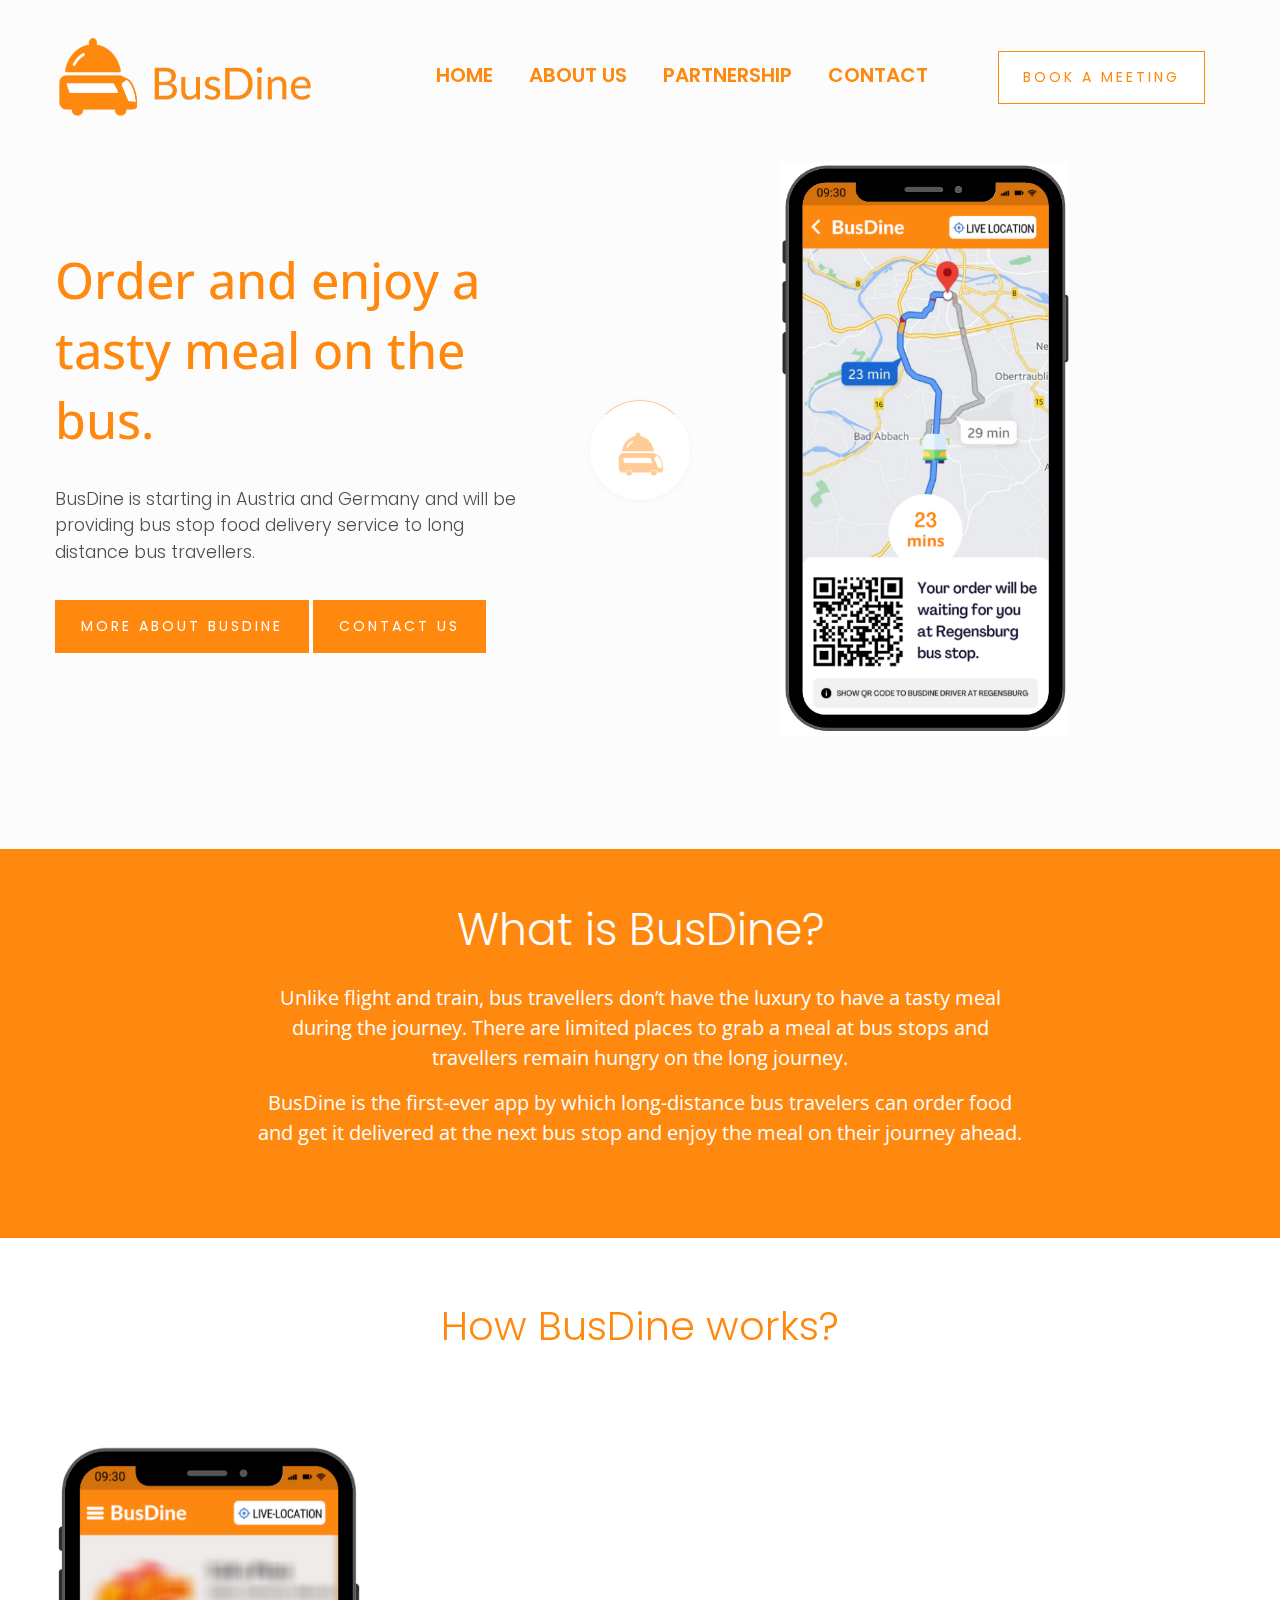
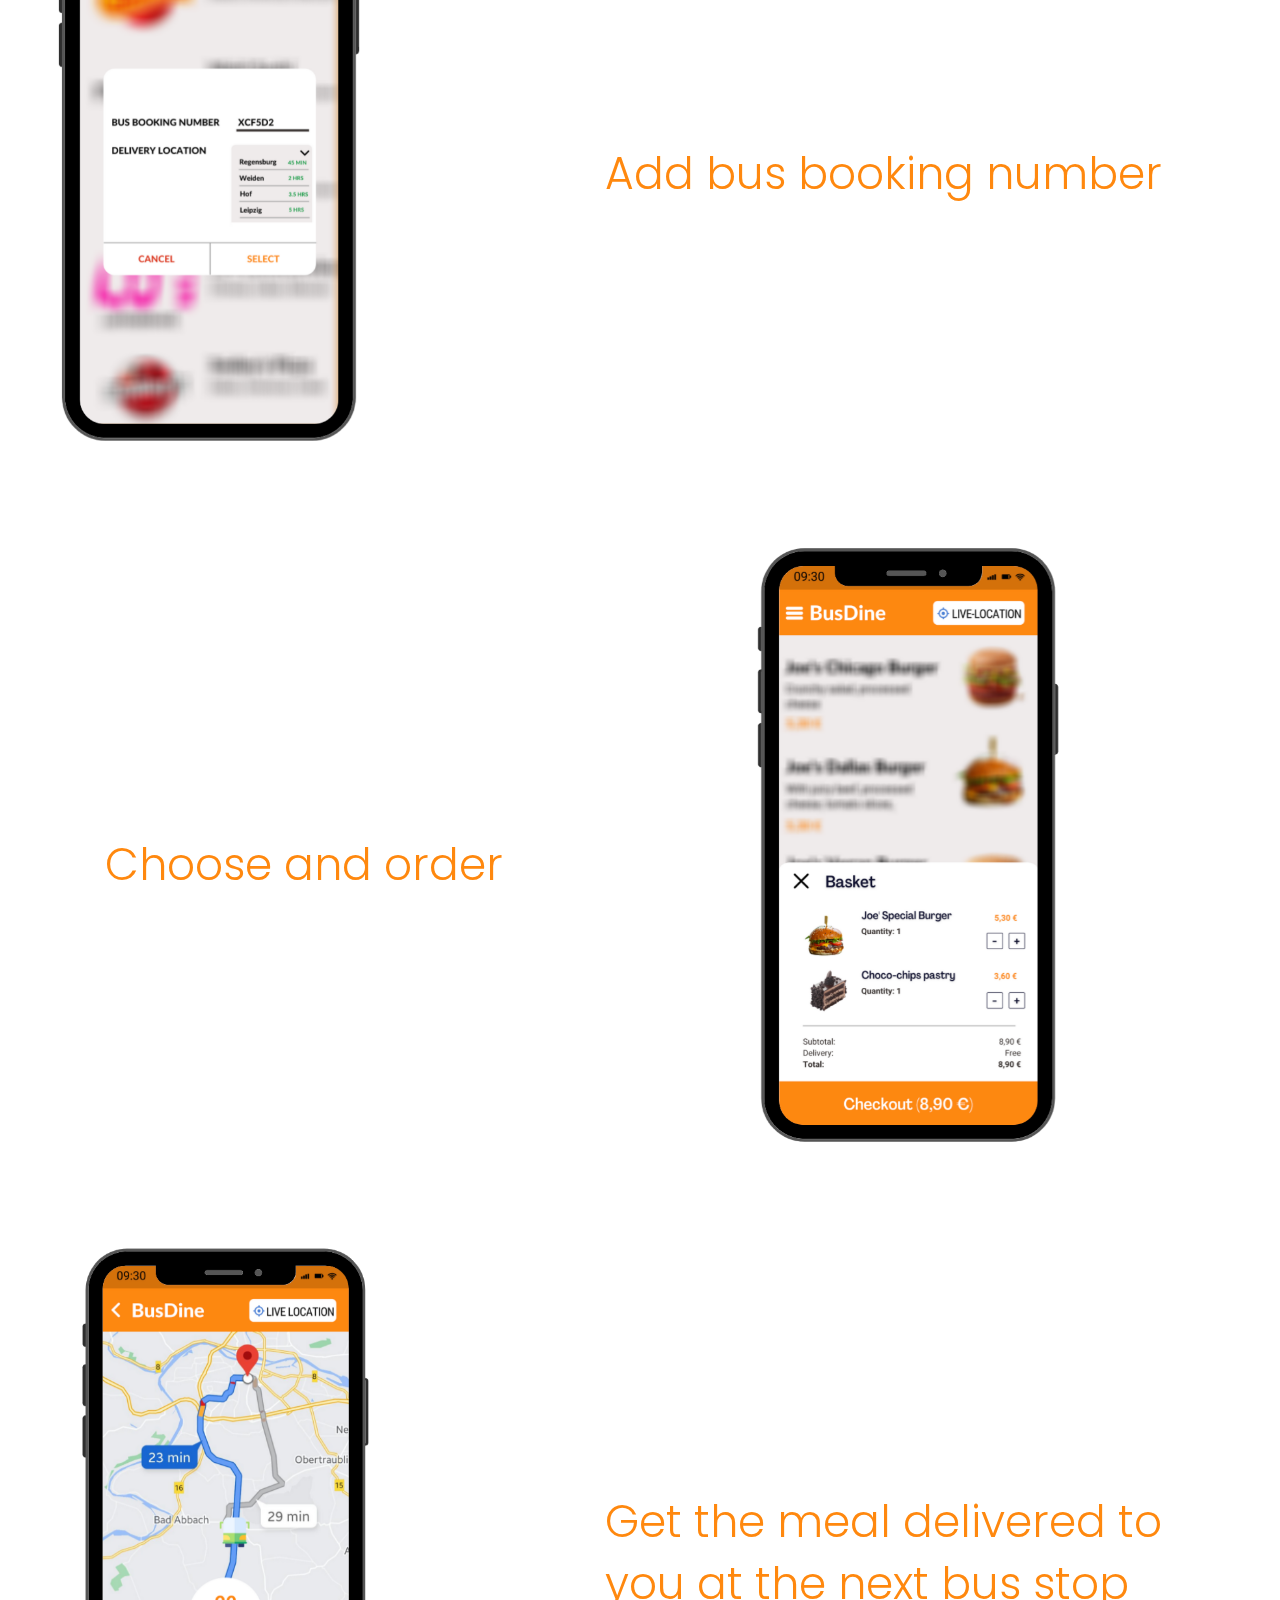
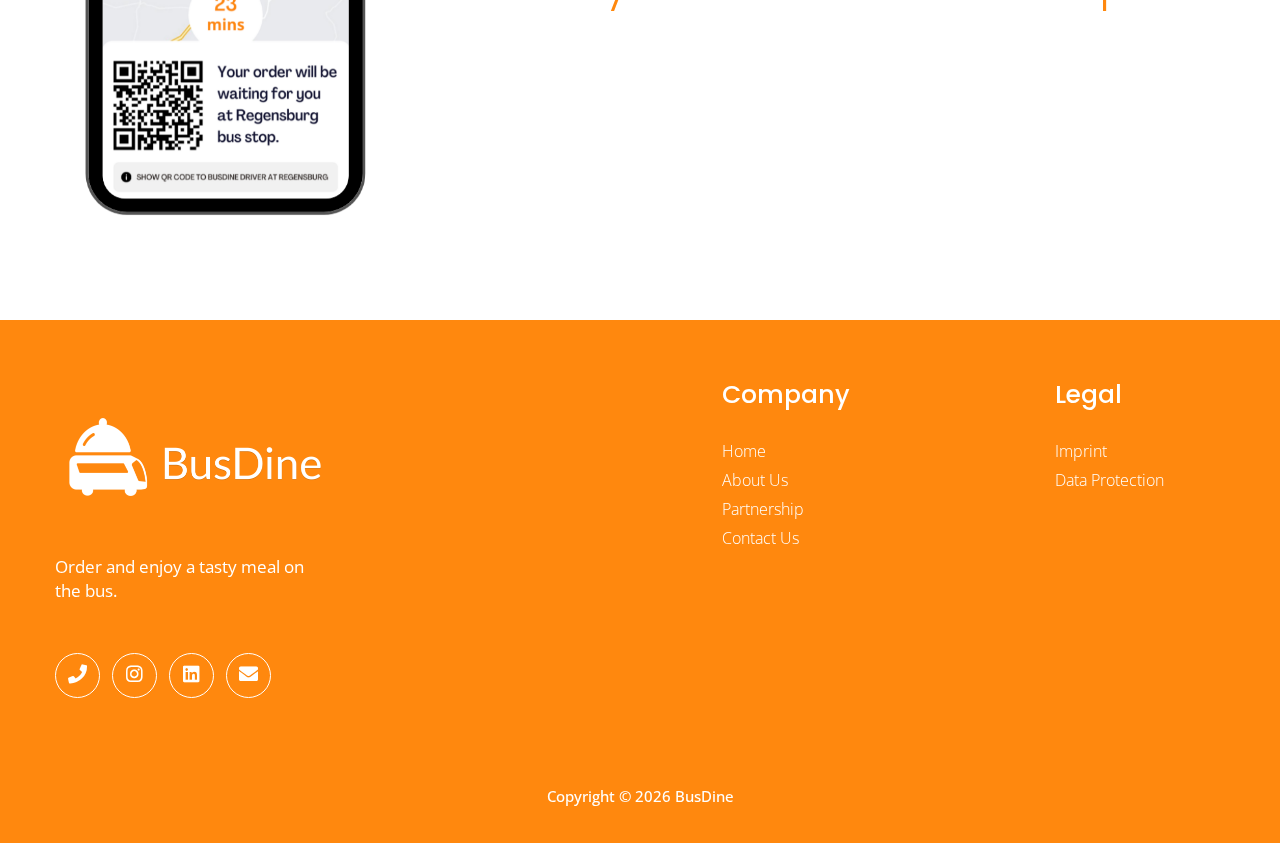
==== commit dc1a4636: "cookie consent" ====
--- a/index.html
+++ b/index.html
@@ -1,6 +1,11 @@
 <!doctype html>
 <html class="no-js" lang="zxx">
 <head>
+
+    <script src="https://cdn.consentmanager.mgr.consensu.org/delivery/cookieblock.min.js" data-cmp-ab="1"></script>
+    <link rel="stylesheet" href="https://cdn.consentmanager.mgr.consensu.org/delivery/cmp.min.css" />
+    <script>window.gdprAppliesGlobally=true;if(!("cmp_id" in window)){window.cmp_id=21569}if(!("cmp_params" in window)){window.cmp_params=""}window.cmp_host="consentmanager.mgr.consensu.org";window.cmp_cdn="cdn.consentmanager.mgr.consensu.org";function cmp_getlang(j){if(typeof(j)!="boolean"){j=true}if(j&&typeof(cmp_getlang.usedlang)=="string"&&cmp_getlang.usedlang!==""){return cmp_getlang.usedlang}var g=["DE","EN","FR","IT","NO","DA","FI","ES","PT","RO","BG","ET","EL","GA","HR","LV","LT","MT","NL","PL","SV","SK","SL","CS","HU","RU","SR","ZH","TR","UK"];var c=[];var f=location.hash;var e=location.search;var a="languages" in navigator?navigator.languages:[];if(f.indexOf("cmplang=")!=-1){c.push(f.substr(f.indexOf("cmplang=")+8,2))}else{if(e.indexOf("cmplang=")!=-1){c.push(e.substr(e.indexOf("cmplang=")+8,2))}else{if("cmp_setlang" in window&&window.cmp_setlang!=""){c.push(window.cmp_setlang.toUpperCase())}else{if(a.length>0){for(var d=0;d<a.length;d++){c.push(a[d])}}}}}if("language" in navigator){c.push(navigator.language)}if("userLanguage" in navigator){c.push(navigator.userLanguage)}var h="";for(var d=0;d<c.length;d++){var b=c[d].toUpperCase();if(b.indexOf("-")!=-1){b=b.substr(0,2)}if(g.indexOf(b)!=-1){h=b;break}}if(h==""&&typeof(cmp_getlang.defaultlang)=="string"&&cmp_getlang.defaultlang!==""){return cmp_getlang.defaultlang}else{if(h==""){h="EN"}}h=h.toUpperCase();return h}(function(){var a="";var c="_en";if("cmp_getlang" in window){a=window.cmp_getlang().toLowerCase();c="_"+a}var d=("cmp_ref" in window)?window.cmp_ref:location.href;var b=document.createElement("script");b.src="https://"+window.cmp_host+"/delivery/cmp.php?id="+window.cmp_id+"&h="+encodeURIComponent(d)+"&"+window.cmp_params+(document.cookie.length>0?"&__cmpfcc=1":"")+"&l="+a+"&o="+(new Date()).getTime();b.type="text/javascript";b.setAttribute("data-cmp-ab","1");b.async=true;if(document.body){document.body.appendChild(b)}else{if(document.currentScript){document.currentScript.parentElement.appendChild(b)}else{document.write(b.outerHTML)}}var b=document.createElement("script");b.src="https://"+window.cmp_cdn+"/delivery/cmp"+c+".min.js";b.type="text/javascript";b.setAttribute("data-cmp-ab","1");b.async=true;if(document.body){document.body.appendChild(b)}else{if(document.currentScript){document.currentScript.parentElement.appendChild(b)}else{document.write(b.outerHTML)}}window.cmp_addFrame=function(f){if(!window.frames[f]){if(document.body){var e=document.createElement("iframe");e.style.cssText="display:none";e.name=f;document.body.appendChild(e)}else{window.setTimeout('window.cmp_addFrame("'+f+'")',10)}}};window.cmp_rc=function(l){var e=document.cookie;var j="";var g=0;while(e!=""&&g<100){g++;while(e.substr(0,1)==" "){e=e.substr(1,e.length)}var k=e.substring(0,e.indexOf("="));if(e.indexOf(";")!=-1){var f=e.substring(e.indexOf("=")+1,e.indexOf(";"))}else{var f=e.substr(e.indexOf("=")+1,e.length)}if(l==k){j=f}var h=e.indexOf(";")+1;if(h==0){h=e.length}e=e.substring(h,e.length)}return(j)};window.cmp_stub=function(){var e=arguments;__cmapi.a=__cmapi.a||[];if(!e.length){return __cmapi.a}else{if(e[0]==="ping"){if(e[1]===2){e[2]({gdprApplies:gdprAppliesGlobally,cmpLoaded:false,cmpStatus:"stub",displayStatus:"hidden",apiVersion:"2.0",cmpId:31},true)}else{e[2]({gdprAppliesGlobally:gdprAppliesGlobally,cmpLoaded:false},true)}}else{if(e[0]==="getUSPData"){e[2]({version:1,uspString:window.cmp_rc("")},true)}else{if(e[0]==="getTCData"){__cmapi.a.push([].slice.apply(e))}else{if(e[0]==="addEventListener"){__cmapi.a.push([].slice.apply(e))}else{if(e.length==4&&e[3]===false){e[2]({},false)}else{__cmapi.a.push([].slice.apply(e))}}}}}}};window.cmp_msghandler=function(j){var f=typeof j.data==="string";try{var h=f?JSON.parse(j.data):j.data}catch(k){var h=null}if(typeof(h)==="object"&&h!==null&&"__cmpCall" in h){var g=h.__cmpCall;window.__cmp(g.command,g.parameter,function(l,i){var e={__cmpReturn:{returnValue:l,success:i,callId:g.callId}};j.source.postMessage(f?JSON.stringify(e):e,"*")})}if(typeof(h)==="object"&&h!==null&&"__cmapiCall" in h){var g=h.__cmapiCall;window.__cmapi(g.command,g.parameter,function(l,i){var e={__cmapiReturn:{returnValue:l,success:i,callId:g.callId}};j.source.postMessage(f?JSON.stringify(e):e,"*")})}if(typeof(h)==="object"&&h!==null&&"__uspapiCall" in h){var g=h.__uspapiCall;window.__uspapi(g.command,g.version,function(l,i){var e={__uspapiReturn:{returnValue:l,success:i,callId:g.callId}};j.source.postMessage(f?JSON.stringify(e):e,"*")})}if(typeof(h)==="object"&&h!==null&&"__tcfapiCall" in h){var g=h.__tcfapiCall;window.__tcfapi(g.command,g.version,function(l,i){var e={__tcfapiReturn:{returnValue:l,success:i,callId:g.callId}};j.source.postMessage(f?JSON.stringify(e):e,"*")},g.parameter)}};window.cmp_setStub=function(e){if(!(e in window)||(typeof(window[e])!=="function"&&typeof(window[e])!=="object"&&(typeof(window[e])==="undefined"||window[e]!==null))){window[e]=window.cmp_stub;window[e].msgHandler=window.cmp_msghandler;if(window.addEventListener){window.addEventListener("message",window.cmp_msghandler,false)}else{window.attachEvent("onmessage",window.cmp_msghandler)}}};window.cmp_addFrame("__cmapiLocator");window.cmp_addFrame("__cmpLocator");window.cmp_addFrame("__uspapiLocator");window.cmp_addFrame("__tcfapiLocator");window.cmp_setStub("__cmapi");window.cmp_setStub("__cmp");window.cmp_setStub("__tcfapi");window.cmp_setStub("__uspapi")})();</script>
+
     <meta charset="utf-8">
     <meta http-equiv="x-ua-compatible" content="ie=edge">
     <title>BusDine</title>
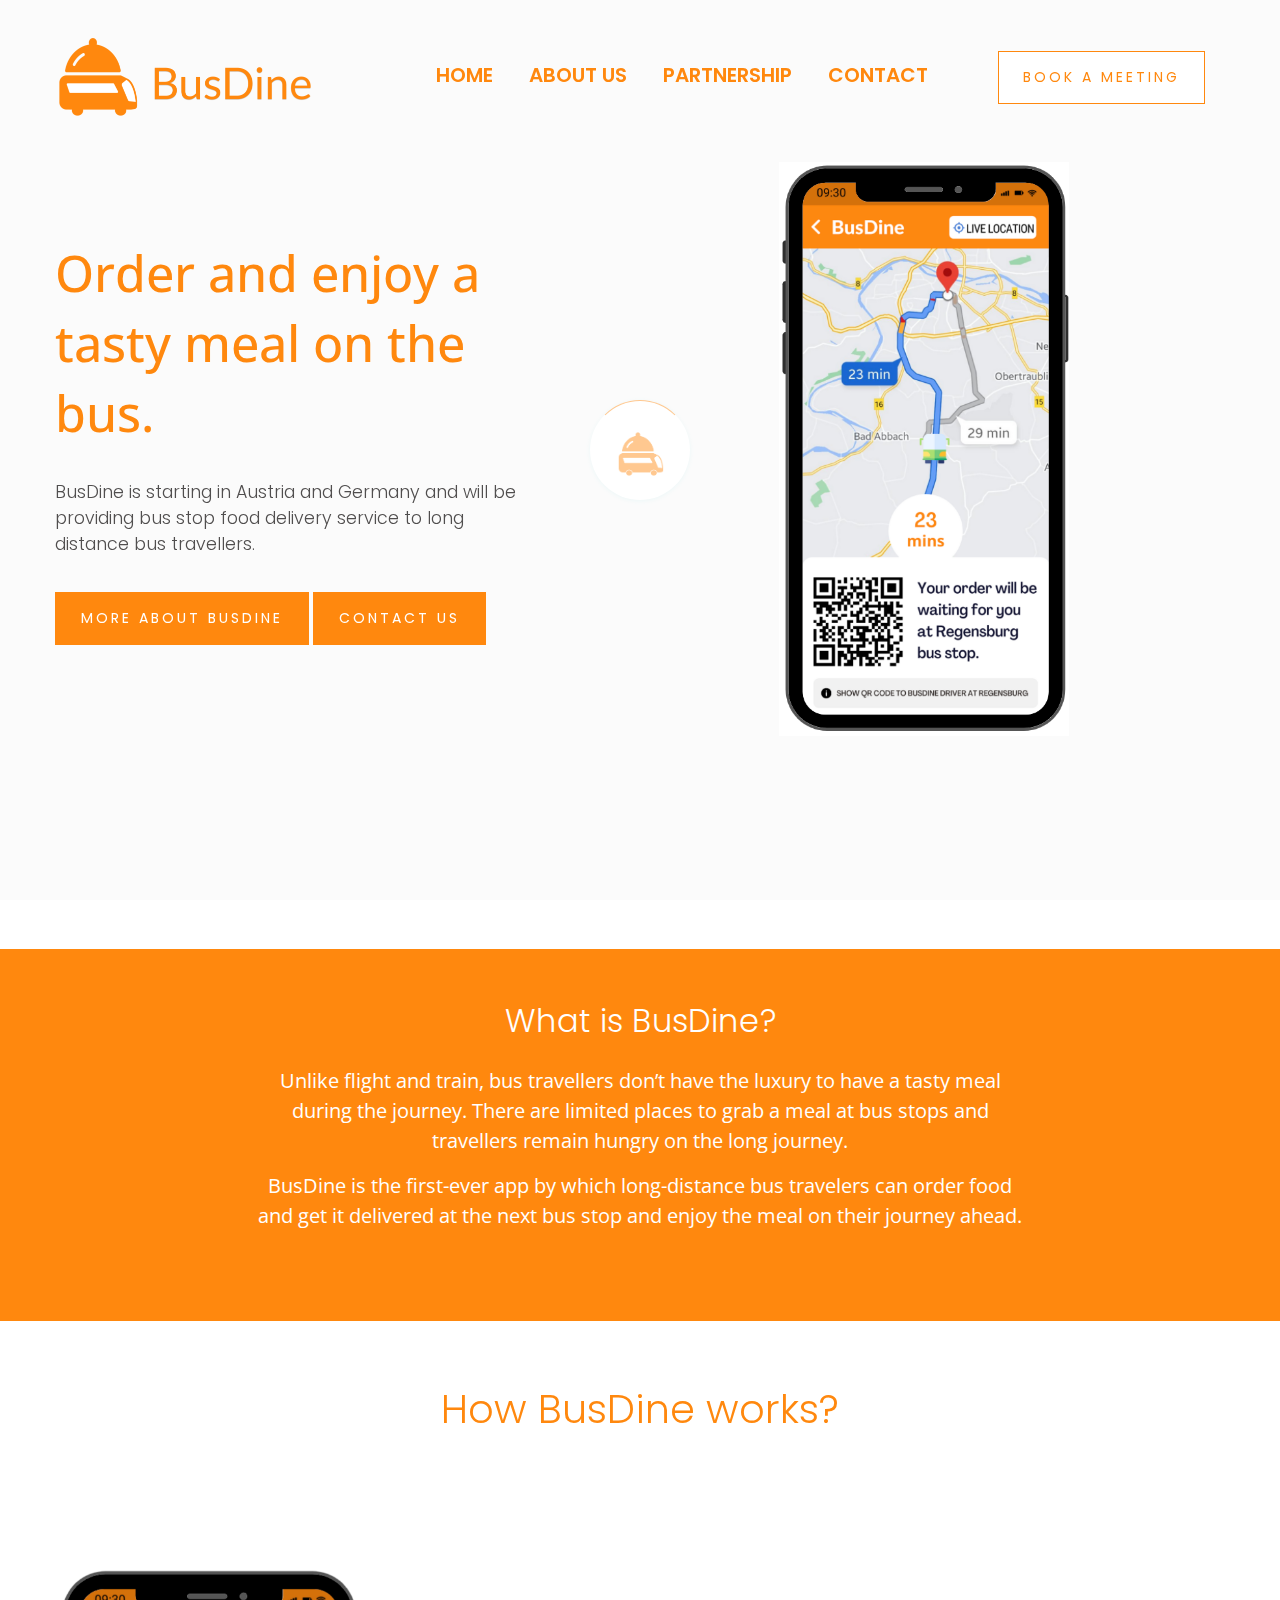
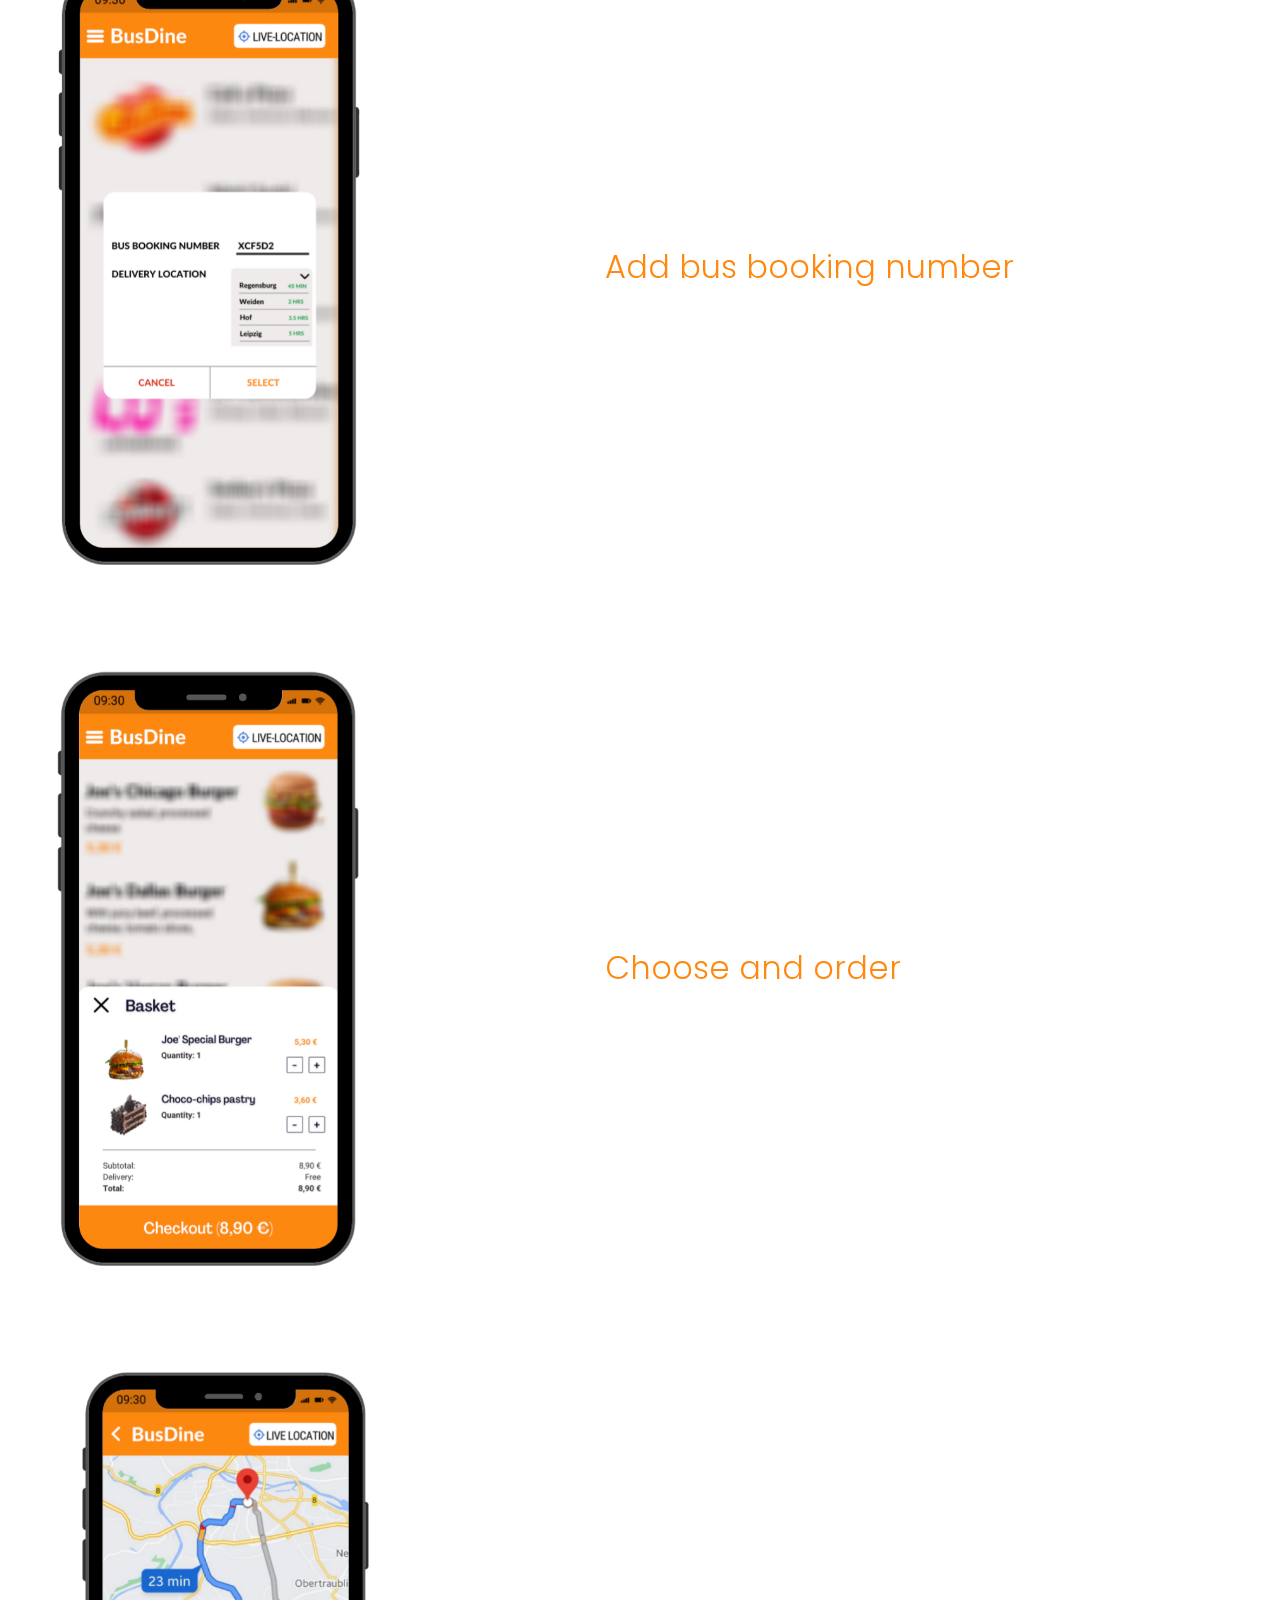
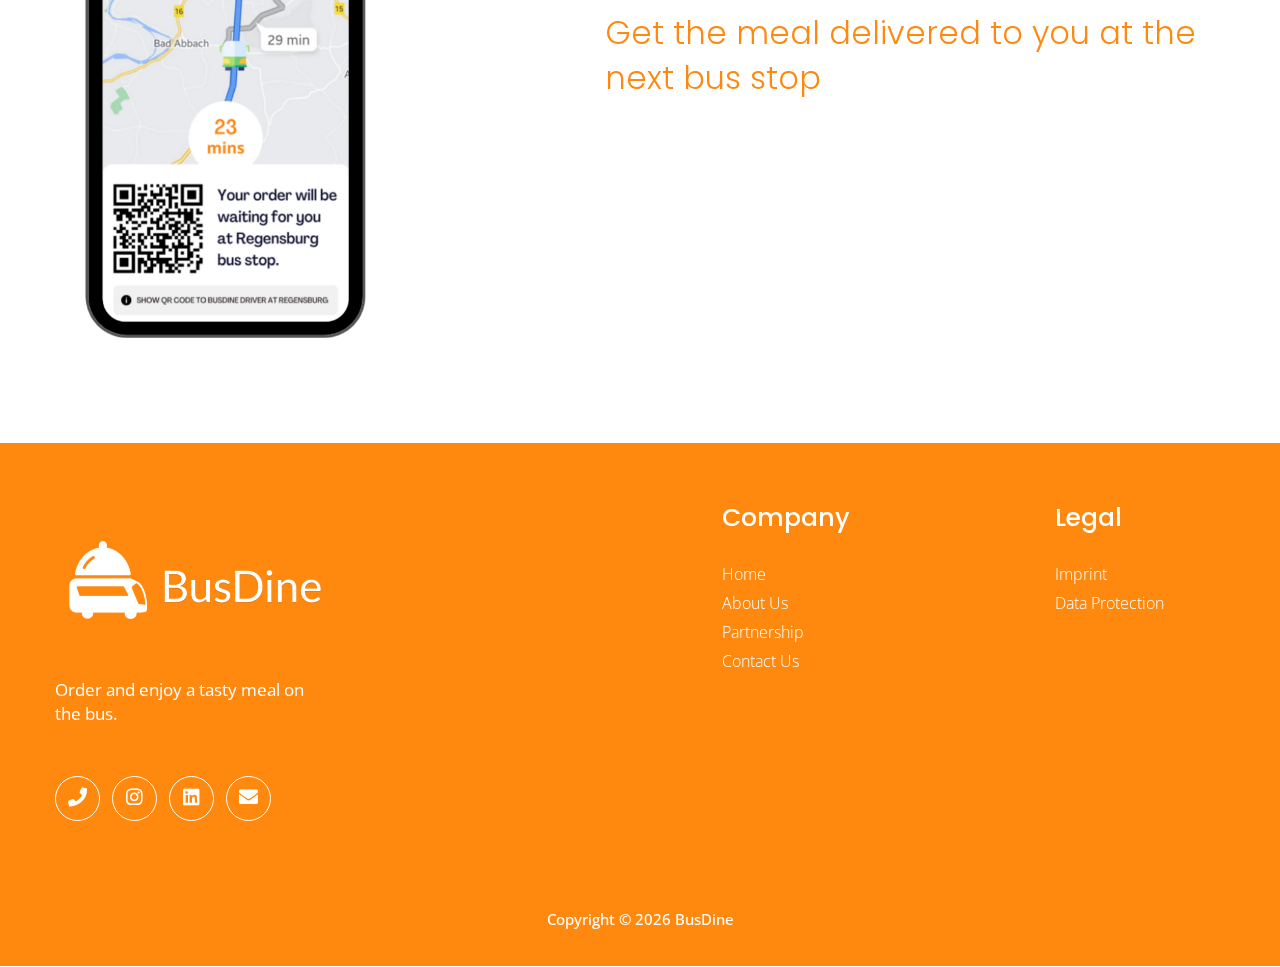
==== commit 3d48cf27: "index screen correction" ====
--- a/index.html
+++ b/index.html
@@ -283,71 +283,64 @@
         <div class="container">
             <div class="row justify-content-center">
                 <div class="col-xl-8 col-lg-8">
-                    <div class="section-busdine-works text-center mb-90">
+                    <div class="section-busdine-works text-center ">
                         <h2>How BusDine works?</h2>
                     </div>
                 </div>
             </div>
-            <div class="row align-items-center justify-content-between">
+            <!-- <div class="row align-items-center justify-content-between">
                 <div class="col-xl-5 col-lg-5 col-md-8 col-sm-10">
-                    <!-- about-img -->
-                    <div class="hero__img d-none d-lg-block f-right">
+                    <div class="hero__img f-right">
                         <img src="assets/img/gallery/bookingNumber.png" class="main-mock" alt="" data-animation="fadeInRight" data-delay="1s">
                     </div>
                 </div>
                 
                 <div class="col-xl-7 col-lg-7 col-md-12">
                     <div class="about-caption ">
-                        <!-- Section Tittle -->
                         <div class="section-tittle section-tittle2 mb-30">
                             <h2>Add bus booking number</h2>
                         </div>
-                        <!-- <p class="mb-40">Supercharge your WordPress hosting with detailed website analytics, marketing tools. Our experts are just part of the reason Bluehost is the ideal home for your WordPress website. We're here to help you succeed!</p> -->
-                        <!-- <ul>
-                            <li>
-                                <img src="assets/img/icon/right.svg" alt="">
-                                <p>WordPress hosting with detailed website</p>
-                            </li>
-                            <li>
-                                <img src="assets/img/icon/right.svg" alt="">
-                                <p>Our experts are just part of the reason</p>
-                            </li>
-                            <li>
-                                <img src="assets/img/icon/right.svg" alt="">
-                                <p> Detailed website analytics</p>
-                            </li>
-                        </ul> -->
-                    </div>
-                </div>
-            </div>
-        </div>
-    </div>
-    <!-- About-1 Area End -->
-    <!--? About-2 Area Start -->
+                    </div>
+                </div>
+            </div> -->
+        </div>
+    </div>
+
+
     <div class="about-area1 pb-bottom">
         <div class="container">
             <div class="row align-items-center justify-content-between">
+               
+                <div class="col-xl-5 col-lg-5 col-md-8 col-sm-10">
+                    <div class="hero__img f-right">
+                        <img src="assets/img/gallery/bookingNumber.png" class="main-mock" alt="" data-animation="fadeInRight" data-delay="1s">
+                    </div>
+                </div>
+                <div class="col-xl-7 col-lg-7 col-md-12">
+                    <div class="about-caption about-caption3 mb-50">
+                        <div class="section-tittle section-tittle2 mb-30">
+                            <h2>Add bus booking number</h2>
+                        </div>
+                    </div>
+                </div>
+            </div>
+        </div>
+    </div>
+
+    <div class="about-area1 pb-bottom">
+        <div class="container">
+            <div class="row align-items-center justify-content-between">
+               
+                <div class="col-xl-5 col-lg-5 col-md-8 col-sm-10">
+                    <div class="hero__img f-right">
+                        <img src="assets/img/gallery/order.png" class="main-mock" alt="" data-animation="fadeInRight" data-delay="1s">
+                    </div>
+                </div>
                 <div class="col-xl-7 col-lg-7 col-md-12">
                     <div class="about-caption about-caption3 mb-50">
                         <div class="section-tittle section-tittle2 mb-30">
                             <h2>Choose and order</h2>
                         </div>
-                        <!-- <p class="mb-40">Supercharge your WordPress hosting with detailed website analytics, marketing tools. Our experts are just part of the reason Bluehost is the ideal home for your WordPress website. We're here to help you succeed!</p> -->
-                        <!-- <ul class="mb-30">
-                            <li>
-                                <img src="assets/img/icon/right.svg" alt="">
-                                <p>WordPress hosting with detailed website</p>
-                            </li>
-                            <li>
-                                <img src="assets/img/icon/right.svg" alt="">
-                                <p>Our experts are just part of the reason</p>
-                            </li>
-                        </ul> -->
-                    </div>
-                </div>
-                <div class="col-xl-5 col-lg-5 col-md-8 col-sm-10">
-                    <div class="hero__img d-none d-lg-block f-right">
-                        <img src="assets/img/gallery/order.png" class="main-mock" alt="" data-animation="fadeInRight" data-delay="1s">
                     </div>
                 </div>
             </div>
@@ -358,7 +351,7 @@
         <div class="container">
             <div class="row align-items-center justify-content-between">
                 <div class="col-xl-5 col-lg-5 col-md-8 col-sm-10">
-                    <div class="hero__img d-none d-lg-block f-right">
+                    <div class="hero__img f-right">
                         <img src="assets/img/gallery/bdMainmock.png" class="main-mock" alt="" data-animation="fadeInRight" data-delay="1s">
                     </div>
                 </div>
@@ -367,126 +360,12 @@
                         <div class="section-tittle section-tittle2 mb-30">
                             <h2>Get the meal delivered to you at the next bus stop</h2>
                         </div>
-                        <!-- <p class="mb-40">Supercharge your WordPress hosting with detailed website analytics, marketing tools. Our experts are just part of the reason Bluehost is the ideal home for your WordPress website. We're here to help you succeed!</p> -->
-                        <!-- <ul class="mb-30">
-                            <li>
-                                <img src="assets/img/icon/right.svg" alt="">
-                                <p>WordPress hosting with detailed website</p>
-                            </li>
-                            <li>
-                                <img src="assets/img/icon/right.svg" alt="">
-                                <p>Our experts are just part of the reason</p>
-                            </li>
-                        </ul> -->
-                    </div>
-                </div>
-                
+                    </div>
+                </div>
             </div>
         </div>
     </div>
     
-  
-    <!-- <section class="ask-questions section-bg1 section-padding30 fix">
-        <div class="container">
-            <div class="row justify-content-center">
-                <div class="col-xl-8 col-lg-9 col-md-10 ">
-                    <div class="section-busdine-works text-center mb-90">
-                        <h2>Frequently ask questions</h2>
-                    </div>
-                </div>
-            </div>
-            <div class="row">
-                <div class="col-lg-6 col-md-6">
-                    <div class="single-question d-flex mb-50">
-                        <span> Q.</span>
-                        <div class="pera">
-                            <h2>Why can't people connect to the web server on my PC?</h2>
-                            <p>We operate one of the most advanced 100 Gbit networks in the world, complete with Anycast support and extensive DDoS protection.</p>
-                        </div>
-                    </div>
-                </div>
-                <div class="col-lg-6 col-md-6">
-                    <div class="single-question d-flex mb-50">
-                        <span> Q.</span>
-                        <div class="pera">
-                            <h2>What domain name should I choose for my site?</h2>
-                            <p>We operate one of the most advanced 100 Gbit networks in the world, complete with Anycast support and extensive DDoS protection.</p>
-                        </div>
-                    </div>
-                </div>
-                <div class="col-lg-6 col-md-6">
-                    <div class="single-question d-flex mb-50">
-                        <span> Q.</span>
-                        <div class="pera">
-                            <h2>How can I make my website work without www. in front?</h2>
-                            <p>We operate one of the most advanced 100 Gbit networks in the world, complete with Anycast support and extensive DDoS protection.</p>
-                        </div>
-                    </div>
-                </div>
-                <div class="col-lg-6 col-md-6">
-                    <div class="single-question d-flex mb-50">
-                        <span> Q.</span>
-                        <div class="pera">
-                            <h2>Why does Internet Information Server want a password?</h2>
-                            <p>We operate one of the most advanced 100 Gbit networks in the world, complete with Anycast support and extensive DDoS protection.</p>
-                        </div>
-                    </div>
-                </div>
-            </div>
-
-        </div>
-    </section> -->
-    <!-- End ask questions -->
-    <!--? Testimonial Area Start -->
-    <!-- <section class="testimonial-area section-bg1">    
-        <div class="container" >   
-            <div class="testimonial-wrapper">
-                <div class="row align-items-center justify-content-center">
-                    <div class=" col-lg-10 col-md-12 col-sm-11"> -->
-                        <!-- Testimonial Start -->
-                        <!-- <div class="h1-testimonial-active"> -->
-                            <!-- Single Testimonial -->
-                            <!-- <div class="single-testimonial text-center mt-55">
-                                <div class="testimonial-caption">
-                                    <img src="assets/img/icon/quotes-sign.png" alt="" class="quotes-sign">
-                                    <p>Brook presents your services with flexible, convenient and cdpose layouts. You can select your favorite layouts & elements for cular ts with unlimited ustomization possibilities. Pixel-perfect replica;ition of thei designers ijtls intended csents your se.</p>
-                                </div> -->
-                                <!-- founder -->
-                                <!-- <div class="testimonial-founder d-flex align-items-center justify-content-center">
-                                    <div class="founder-img">
-                                        <img src="assets/img/icon/testimonial.png" alt="">
-                                    </div>
-                                    <div class="founder-text">
-                                        <span>Jacson Miller</span>
-                                        <p>Designer @Colorlib</p>
-                                    </div>
-                                </div>
-                            </div> -->
-                            <!-- Single Testimonial -->
-                            <!-- <div class="single-testimonial text-center mt-55"">
-                                <div class="testimonial-caption">
-                                    <img src="assets/img/icon/quotes-sign.png" alt="" class="quotes-sign">
-                                    <p>Brook presents your services with flexible, convenient and cdpose layouts. You can select your favorite layouts & elements for cular ts with unlimited ustomization possibilities. Pixel-perfect replica;ition of thei designers ijtls intended csents your se.</p>
-                                </div> -->
-                                <!-- founder -->
-                                <!-- <div class="testimonial-founder d-flex align-items-center justify-content-center">
-                                    <div class="founder-img">
-                                        <img src="assets/img/icon/testimonial.png" alt="">
-                                    </div>
-                                    <div class="founder-text">
-                                        <span>Jacson Miller</span>
-                                        <p>Designer @Colorlib</p>
-                                    </div>
-                                </div>
-                            </div>
-                        </div> -->
-                        <!-- Testimonial End -->
-                    <!-- </div>
-                </div>
-            </div>
-        </div>
-    </section> -->
-    <!--? Testimonial Area End -->
 </main>
 <footer>
     <div class="footer-wrappr " data-background="assets/img/gallery/footer-bg.png">
--- a/assets/css/style.css
+++ b/assets/css/style.css
@@ -1 +1,6201 @@
-@import url(https://fonts.googleapis.com/css2?family=Open+Sans:wght@400;600;700;800&family=Poppins:wght@200;300;400;500;600;700;800&display=swap);.section-bg1{background:#2d0a31}.white-bg{background:#fff}.gray-bg{background:#f5f5f5}.gray-bg{background:#f7f7fd}.white-bg{background:#fff}.black-bg{background:#16161a}.theme-bg{background:#ff880e}.brand-bg{background:#f1f4fa}.testimonial-bg{background:#f9fafc}.white-color{color:#fff}.black-color{color:#16161a}.theme-color{color:#ff880e}.boxed-btn{background:#fff;color:#ff880e!important;display:inline-block;padding:18px 44px;font-family:Poppins,sans-serif;font-size:14px;font-weight:400;border:0;border:1px solid #ff880e;letter-spacing:3px;text-align:center;color:#ff880e;border-radius:20 px!important;text-transform:uppercase;cursor:pointer}.boxed-btn:hover{background:#ff880e;color:#fff!important;border:1px solid #ff880e}.boxed-btn:focus{outline:0}.boxed-btn.large-width{width:220px}.boxed-btn-menu{background:#fff;color:#ff880e!important;display:inline-block;margin-left:50px;padding:15px 24px;font-family:Poppins,sans-serif;font-size:14px;font-weight:400;border:0;border:1px solid #ff880e;letter-spacing:3px;text-align:center;border-radius:20 px!important;text-transform:uppercase;cursor:pointer}.slider-btns{margin-top:35px}@media only screen and (min-width:200px) and (max-width:1000px){.boxed-btn-menu{background:#fff;color:#ff880e!important;display:inline-block;margin-left:0!important;padding:15px 24px;font-family:Poppins,sans-serif;font-size:14px;font-weight:400;border:0;border:1px solid #ff880e;letter-spacing:3px;text-align:center;border-radius:20 px!important;text-transform:uppercase;cursor:pointer}}.boxed-btn-menu:hover{background:#ff880e;color:#fff!important;border:1px solid #ff880e}.boxed-btn-menu:focus{outline:0}.boxed-btn-menu.large-width{width:180px}.boxed-btn-cta{background:#ff880e;color:#fff!important;display:inline-block;padding:15px 25px;font-family:Poppins,sans-serif;font-size:14px;font-weight:400;border:0;border:1px solid #ff880e;letter-spacing:3px;text-align:center;border-radius:20 px!important;text-transform:uppercase;cursor:pointer}.boxed-btn-cta:hover{background:#fff;color:#ff880e!important;border:1px solid #ff880e}.boxed-btn-cta:focus{outline:0}.boxed-btn-cta.large-width{width:180px}[data-overlay]{position:relative;background-size:cover;background-repeat:no-repeat;background-position:center center}[data-overlay]::before{position:absolute;left:0;top:0;right:0;bottom:0;content:""}[data-opacity="1"]::before{opacity:.1}[data-opacity="2"]::before{opacity:.2}[data-opacity="3"]::before{opacity:.3}[data-opacity="4"]::before{opacity:.4}[data-opacity="5"]::before{opacity:.5}[data-opacity="6"]::before{opacity:.6}[data-opacity="7"]::before{opacity:.7}[data-opacity="8"]::before{opacity:.8}[data-opacity="9"]::before{opacity:.9}body{font-family:"Open Sans",sans-serif;font-weight:400;font-style:normal;font-size:16px}h1,h2,h3{font-family:Poppins,sans-serif;color:#504e4e;margin-top:0;font-style:normal;font-weight:300;line-height:1.5;text-transform:normal}h4,h5,h6{font-family:Poppins,sans-serif;color:#ff880e;margin-top:0;font-style:normal;font-weight:500;text-transform:normal}p{font-family:"Open Sans",sans-serif;color:#646d77;font-size:16px;line-height:30px;margin-bottom:15px;font-weight:400;line-height:1.4}.bg-img-1{background-image:url(../img/slider/slider-img-1.jpg)}.bg-img-2{background-image:url(../img/background-img/bg-img-2.jpg)}.cta-bg-1{background-image:url(../img/background-img/bg-img-3.jpg)}.img{max-width:100%;-webkit-transition:.3s;-moz-transition:.3s;-o-transition:.3s;transition:.3s}.main-mock{margin-top:40 rem;width:65%;height:40%}.works-mock-left{width:250px}.works-mock-right{width:250px}.panel-mock{margin-left:-95px;width:550px}.howWorks{color:#ff880e;font-size:45px;display:block;text-align:center;margin-top:30px;margin-bottom:50px;line-height:1.4}@media (min-width:600px) and (max-width:1020px){.panel-mock{width:380px}.works-mock-left{width:150px}.works-mock-right{width:150px}}@media (min-width:50px) and (max-width:599px){.howWorks{visibility:hidden}.panel-mock{visibility:hidden}.works-mock-left{visibility:hidden}.works-mock-right{visibility:hidden}}.partnership-mock{margin-top:40 rem;height:600px}.mockWorks{width:65%;height:40%}.f-left{float:left}.f-right{float:right}.fix{overflow:hidden}.clear{clear:both}.button,a{-webkit-transition:.3s;-moz-transition:.3s;-o-transition:.3s;transition:.3s}.button:focus,a:focus{text-decoration:none;outline:0}a{color:#635c5c}a:hover{color:#fff}.footer -menu li a:hover,.portfolio-cat a:hover,a:focus,a:hover{text-decoration:none}a,button{color:#fff;outline:medium none}button:focus,input:focus,textarea,textarea:focus{outline:0}.uppercase{text-transform:uppercase}input:focus::-moz-placeholder{opacity:0;-webkit-transition:.4s;-o-transition:.4s;transition:.4s}.capitalize{text-transform:capitalize}h1 a,h2 a,h3 a,h4 a,h5 a,h6 a{color:inherit}ul{margin:0;padding:0}li{list-style:none}hr{border-bottom:1px solid #eceff8;border-top:0 none;margin:30px 0;padding:0}.theme-overlay{position:relative}.theme-overlay::before{background:#1696e7 none repeat scroll 0 0;content:"";height:100%;left:0;opacity:.6;position:absolute;top:0;width:100%}.overlay2{position:relative;z-index:0}.overlay2::before{position:absolute;content:"";top:0;left:0;width:100%;height:100%;z-index:-1}.overlay2{position:relative;z-index:0}.overlay2::before{position:absolute;content:"";background-color:#2e2200;top:0;left:0;width:100%;height:100%;z-index:-1;opacity:.5}.section-padding{padding-top:120px;padding-bottom:120px}.separator{border-top:1px solid #f2f2f2}.mb-90{margin-bottom:90px}@media (max-width:767px){.mb-90{margin-bottom:30px}}@media (min-width:768px) and (max-width:991px){.mb-90{margin-bottom:45px}}.owl-carousel .owl-nav div{background:rgba(255,255,255,.8) none repeat scroll 0 0;height:40px;left:20px;line-height:40px;font-size:22px;color:#646464;opacity:1;visibility:visible;position:absolute;text-align:center;top:50%;transform:translateY(-50%);transition:all .3s ease 0s;width:40px}.owl-carousel .owl-nav div.owl-next{left:auto;right:-30px}.owl-carousel .owl-nav div.owl-next i{position:relative;right:0;top:1px}.owl-carousel .owl-nav div.owl-prev i{position:relative;right:1px;top:0}.owl-carousel:hover .owl-nav div{opacity:1;visibility:visible}.owl-carousel:hover .owl-nav div:hover{color:#fff;background:#ff3500}.btn{font-family:Poppins,sans-serif;text-transform:capitalize;padding:27px 44px!important;color:#fff;cursor:pointer;font-size:15px;font-weight:600;line-height:1;-moz-user-select:none;letter-spacing:1px;line-height:0;margin-bottom:0;cursor:pointer;transition:color .4s linear;position:relative;z-index:1;border:0;overflow:hidden;margin:0;border-radius:30px!important;display:inline-block!important}.btn::after{position:unset!important}.btn::before{content:"";position:absolute!important;left:0;top:0;width:101%;height:101%;z-index:1;border-radius:5px;transition:transform .5s;transition-timing-function:ease;transform-origin:0 0;transition-timing-function:cubic-bezier(.5,1.6,.4,.7);transform:scaleX(0);border-radius:0}.btn i{padding-right:11px}.btn:hover{color:#fff!important;text-decoration:none!important}.btn:hover::before{transform:scaleX(1);color:#fff!important;z-index:-1}.btn.focus,.btn:focus{outline:0;box-shadow:none}.btn.focus,.btn:focus{outline:0;box-shadow:none}.about-btn{padding:28px 52px}.header-btn{padding:18px 43px}.hero-btn{padding:18px 43px}.white-btn{padding:30px 39px;background:#fff;color:#072366!important}.white-btn::before{background:#ff880e;color:#fff!important}.black-btn{padding:14px 35px;background:#000;display:inline-block}.black-btn::before{background:#331391}.borders-btn{padding:10px 64px;background:0 0;border:1px solid #ff880e;display:inline-block;color:#ff880e;border-radius:30px;text-transform:uppercase}.cal-btn i{color:#09cc7f!important;font-size:31px;font-weight:300;margin-right:10px}.cal-btn>p{color:#072366!important;font-weight:700;font-size:16px;display:inline-block;margin:0!important;position:relative;top:-7px}.submit-btn2{background:#ec5b53;width:100%;height:60px;padding:10px 20px;border:0;color:#fff;text-transform:capitalize;cursor:pointer;font-size:16px;border-radius:0}.border-btn{border:1px solid #ff880e;color:#ff880e;background:0 0;border-radius:30px;text-transform:capitalize;padding:13px 48px;-moz-user-select:none;cursor:pointer;display:inline-block;font-size:16px;font-weight:500;letter-spacing:1px;margin-bottom:0;position:relative;transition:color .4s linear;position:relative;overflow:hidden;margin:0}.border-btn i{font-size:16px;margin-right:10px;color:#ff880e;-webkit-transition:.3s;-moz-transition:.3s;-o-transition:.3s;transition:.3s}.border-btn::before{border:1px solid transparent;content:"";position:absolute;left:0;top:0;width:101%;height:101%;z-index:-1;transition:transform .5s;transition-timing-function:ease;transform-origin:0 0;transition-timing-function:cubic-bezier(.5,1.6,.4,.7);transform:scaleY(0);border-radius:0}.border-btn:hover::before{transform:scaleY(1);border:1px solid transparent;color:#fff}.section-over1{position:relative;z-index:1}.section-over1::before{position:absolute;content:"";background-color:rgba(6,7,6,.6);width:100%;height:100%;left:0;top:0;bottom:0;right:0;z-index:-1;background-repeat:no-repeat}.breadcrumb>.active{color:#888}#back-top,#scrollUp{background:#ff880e;height:50px;width:50px;right:31px;bottom:18px;position:fixed;color:#fff;font-size:20px;text-align:center;border-radius:50%;line-height:48px;border:2px solid transparent;box-shadow:0 0 10px 3px rgba(255,255,255,.2)}@media (max-width:575px){#back-top,#scrollUp{right:16px}}#back-top a i,#scrollUp a i{display:block;line-height:50px}#scrollUp:hover{color:#fff}.sticky-bar{left:0;margin:auto;position:fixed;top:0;width:100%;-webkit-box-shadow:0 10px 15px rgba(25,25,25,.1);box-shadow:0 10px 15px rgba(25,25,25,.1);z-index:9999;-webkit-animation:.3s ease-in-out 0s normal none 1 running fadeInDown;animation:.3s ease-in-out 0s normal none 1 running fadeInDown;-webkit-box-shadow:0 10px 15px rgba(25,25,25,.1);background:#fff}.mt-5{margin-top:5px}.mt-10{margin-top:10px}.mt-15{margin-top:15px}.mt-20{margin-top:20px}.mt-25{margin-top:25px}.mt-30{margin-top:30px}.mt-35{margin-top:35px}.mt-40{margin-top:40px}.mt-45{margin-top:45px}.mt-50{margin-top:50px}.mt-55{margin-top:55px}.mt-60{margin-top:60px}.mt-65{margin-top:65px}.mt-70{margin-top:70px}.mt-75{margin-top:75px}.mt-80{margin-top:80px}.mt-85{margin-top:85px}.mt-90{margin-top:90px}.mt-95{margin-top:95px}.mt-100{margin-top:100px}.mt-105{margin-top:105px}.mt-110{margin-top:110px}.mt-115{margin-top:115px}.mt-120{margin-top:120px}.mt-125{margin-top:125px}.mt-130{margin-top:130px}.mt-135{margin-top:135px}.mt-140{margin-top:140px}.mt-145{margin-top:145px}.mt-150{margin-top:150px}.mt-155{margin-top:155px}.mt-160{margin-top:160px}.mt-165{margin-top:165px}.mt-170{margin-top:170px}.mt-175{margin-top:175px}.mt-180{margin-top:180px}.mt-185{margin-top:185px}.mt-190{margin-top:190px}.mt-195{margin-top:195px}.mt-200{margin-top:200px}.mb-5{margin-bottom:5px}.mb-10{margin-bottom:10px}.mb-15{margin-bottom:15px}.mb-20{margin-bottom:20px}.mb-25{margin-bottom:25px}.mb-30{margin-bottom:30px}.mb-35{margin-bottom:35px}.mb-40{margin-bottom:40px}.mb-45{margin-bottom:45px}.mb-50{margin-bottom:50px}.mb-55{margin-bottom:55px}.mb-60{margin-bottom:60px}.mb-65{margin-bottom:65px}.mb-70{margin-bottom:70px}.mb-75{margin-bottom:75px}.mb-80{margin-bottom:80px}.mb-85{margin-bottom:85px}.mb-90{margin-bottom:90px}.mb-95{margin-bottom:95px}.mb-100{margin-bottom:100px}.mb-105{margin-bottom:105px}.mb-110{margin-bottom:110px}.mb-115{margin-bottom:115px}.mb-120{margin-bottom:120px}.mb-125{margin-bottom:125px}.mb-130{margin-bottom:130px}.mb-135{margin-bottom:135px}.mb-140{margin-bottom:140px}.mb-145{margin-bottom:145px}.mb-150{margin-bottom:150px}.mb-155{margin-bottom:155px}.mb-160{margin-bottom:160px}.mb-165{margin-bottom:165px}.mb-170{margin-bottom:170px}.mb-175{margin-bottom:175px}.mb-180{margin-bottom:180px}.mb-185{margin-bottom:185px}.mb-190{margin-bottom:190px}.mb-195{margin-bottom:195px}.mb-200{margin-bottom:200px}.ml-5{margin-left:5px}.ml-10{margin-left:10px}.ml-15{margin-left:15px}.ml-20{margin-left:20px}.ml-25{margin-left:25px}.ml-30{margin-left:30px}.ml-35{margin-left:35px}.ml-40{margin-left:40px}.ml-45{margin-left:45px}.ml-50{margin-left:50px}.ml-55{margin-left:55px}.ml-60{margin-left:60px}.ml-65{margin-left:65px}.ml-70{margin-left:70px}.ml-75{margin-left:75px}.ml-80{margin-left:80px}.ml-85{margin-left:85px}.ml-90{margin-left:90px}.ml-95{margin-left:95px}.ml-100{margin-left:100px}.ml-105{margin-left:105px}.ml-110{margin-left:110px}.ml-115{margin-left:115px}.ml-120{margin-left:120px}.ml-125{margin-left:125px}.ml-130{margin-left:130px}.ml-135{margin-left:135px}.ml-140{margin-left:140px}.ml-145{margin-left:145px}.ml-150{margin-left:150px}.ml-155{margin-left:155px}.ml-160{margin-left:160px}.ml-165{margin-left:165px}.ml-170{margin-left:170px}.ml-175{margin-left:175px}.ml-180{margin-left:180px}.ml-185{margin-left:185px}.ml-190{margin-left:190px}.ml-195{margin-left:195px}.ml-200{margin-left:200px}.mr-5{margin-right:5px}.mr-10{margin-right:10px}.mr-15{margin-right:15px}.mr-20{margin-right:20px}.mr-25{margin-right:25px}.mr-30{margin-right:30px}.mr-35{margin-right:35px}.mr-40{margin-right:40px}.mr-45{margin-right:45px}.mr-50{margin-right:50px}.mr-55{margin-right:55px}.mr-60{margin-right:60px}.mr-65{margin-right:65px}.mr-70{margin-right:70px}.mr-75{margin-right:75px}.mr-80{margin-right:80px}.mr-85{margin-right:85px}.mr-90{margin-right:90px}.mr-95{margin-right:95px}.mr-100{margin-right:100px}.mr-105{margin-right:105px}.mr-110{margin-right:110px}.mr-115{margin-right:115px}.mr-120{margin-right:120px}.mr-125{margin-right:125px}.mr-130{margin-right:130px}.mr-135{margin-right:135px}.mr-140{margin-right:140px}.mr-145{margin-right:145px}.mr-150{margin-right:150px}.mr-155{margin-right:155px}.mr-160{margin-right:160px}.mr-165{margin-right:165px}.mr-170{margin-right:170px}.mr-175{margin-right:175px}.mr-180{margin-right:180px}.mr-185{margin-right:185px}.mr-190{margin-right:190px}.mr-195{margin-right:195px}.mr-200{margin-right:200px}.pt-5{padding-top:5px}.pt-10{padding-top:10px}.pt-15{padding-top:15px}.pt-20{padding-top:20px}.pt-25{padding-top:25px}.pt-30{padding-top:30px}.pt-35{padding-top:35px}.pt-40{padding-top:40px}.pt-45{padding-top:45px}.pt-50{padding-top:50px}.pt-55{padding-top:55px}.pt-60{padding-top:60px}.pt-65{padding-top:65px}.pt-70{padding-top:70px}.pt-75{padding-top:75px}.pt-80{padding-top:80px}.pt-85{padding-top:85px}.pt-90{padding-top:90px}.pt-95{padding-top:95px}.pt-100{padding-top:100px}.pt-105{padding-top:105px}.pt-110{padding-top:110px}.pt-115{padding-top:115px}.pt-120{padding-top:120px}.pt-125{padding-top:125px}.pt-130{padding-top:130px}.pt-135{padding-top:135px}.pt-140{padding-top:140px}.pt-145{padding-top:145px}.pt-150{padding-top:150px}.pt-155{padding-top:155px}.pt-160{padding-top:160px}.pt-165{padding-top:165px}.pt-170{padding-top:170px}.pt-175{padding-top:175px}.pt-180{padding-top:180px}.pt-185{padding-top:185px}.pt-190{padding-top:190px}.pt-195{padding-top:195px}.pt-200{padding-top:200px}.pt-260{padding-top:260px}.pb-5{padding-bottom:5px}.pb-10{padding-bottom:10px}.pb-15{padding-bottom:15px}.pb-20{padding-bottom:20px}.pb-25{padding-bottom:25px}.pb-30{padding-bottom:30px}.pb-35{padding-bottom:35px}.pb-40{padding-bottom:40px}.pb-45{padding-bottom:45px}.pb-50{padding-bottom:50px}.pb-55{padding-bottom:55px}.pb-60{padding-bottom:60px}.pb-65{padding-bottom:65px}.pb-70{padding-bottom:70px}.pb-75{padding-bottom:75px}.pb-80{padding-bottom:80px}.pb-85{padding-bottom:85px}.pb-90{padding-bottom:90px}.pb-95{padding-bottom:95px}.pb-100{padding-bottom:100px}.pb-105{padding-bottom:105px}.pb-110{padding-bottom:110px}.pb-115{padding-bottom:115px}.pb-120{padding-bottom:120px}.pb-125{padding-bottom:125px}.pb-130{padding-bottom:130px}.pb-135{padding-bottom:135px}.pb-140{padding-bottom:140px}.pb-145{padding-bottom:145px}.pb-150{padding-bottom:150px}.pb-155{padding-bottom:155px}.pb-160{padding-bottom:160px}.pb-165{padding-bottom:165px}.pb-170{padding-bottom:170px}.pb-175{padding-bottom:175px}.pb-180{padding-bottom:180px}.pb-185{padding-bottom:185px}.pb-190{padding-bottom:190px}.pb-195{padding-bottom:195px}.pb-200{padding-bottom:200px}.pl-5{padding-left:5px}.pl-10{padding-left:10px}.pl-15{padding-left:15px}.pl-20{padding-left:20px}.pl-25{padding-left:25px}.pl-30{padding-left:30px}.pl-35{padding-left:35px}.pl-40{padding-left:40px}.pl-45{padding-left:45px}.pl-50{padding-left:50px}.pl-55{padding-left:55px}.pl-60{padding-left:60px}.pl-65{padding-left:65px}.pl-70{padding-left:70px}.pl-75{padding-left:75px}.pl-80{padding-left:80px}.pl-85{padding-left:85px}.pl-90{padding-left:90px}.pl-95{padding-left:95px}.pl-100{padding-left:100px}.pl-105{padding-left:105px}.pl-110{padding-left:110px}.pl-115{padding-left:115px}.pl-120{padding-left:120px}.pl-125{padding-left:125px}.pl-130{padding-left:130px}.pl-135{padding-left:135px}.pl-140{padding-left:140px}.pl-145{padding-left:145px}.pl-150{padding-left:150px}.pl-155{padding-left:155px}.pl-160{padding-left:160px}.pl-165{padding-left:165px}.pl-170{padding-left:170px}.pl-175{padding-left:175px}.pl-180{padding-left:180px}.pl-185{padding-left:185px}.pl-190{padding-left:190px}.pl-195{padding-left:195px}.pl-200{padding-left:200px}.pr-5{padding-right:5px}.pr-10{padding-right:10px}.pr-15{padding-right:15px}.pr-20{padding-right:20px}.pr-25{padding-right:25px}.pr-30{padding-right:30px}.pr-35{padding-right:35px}.pr-40{padding-right:40px}.pr-45{padding-right:45px}.pr-50{padding-right:50px}.pr-55{padding-right:55px}.pr-60{padding-right:60px}.pr-65{padding-right:65px}.pr-70{padding-right:70px}.pr-75{padding-right:75px}.pr-80{padding-right:80px}.pr-85{padding-right:85px}.pr-90{padding-right:90px}.pr-95{padding-right:95px}.pr-100{padding-right:100px}.pr-105{padding-right:105px}.pr-110{padding-right:110px}.pr-115{padding-right:115px}.pr-120{padding-right:120px}.pr-125{padding-right:125px}.pr-130{padding-right:130px}.pr-135{padding-right:135px}.pr-140{padding-right:140px}.pr-145{padding-right:145px}.pr-150{padding-right:150px}.pr-155{padding-right:155px}.pr-160{padding-right:160px}.pr-165{padding-right:165px}.pr-170{padding-right:170px}.pr-175{padding-right:175px}.pr-180{padding-right:180px}.pr-185{padding-right:185px}.pr-190{padding-right:190px}.pr-195{padding-right:195px}.pr-200{padding-right:200px}.bounce-animate{animation-name:float-bob;animation-duration:2s;animation-iteration-count:infinite;-moz-animation-name:float-bob;-moz-animation-duration:2s;-moz-animation-iteration-count:infinite;-moz-animation-timing-function:linear;-ms-animation-name:float-bob;-ms-animation-duration:2s;-ms-animation-iteration-count:infinite;-ms-animation-timing-function:linear;-o-animation-name:float-bob;-o-animation-duration:2s;-o-animation-iteration-count:infinite;-o-animation-timing-function:linear}@-webkit-keyframes float-bob{0%{-webkit-transform:translateY(-20px);transform:translateY(-20px)}50%{-webkit-transform:translateY(-10px);transform:translateY(-10px)}100%{-webkit-transform:translateY(-20px);transform:translateY(-20px)}}.heartbeat{animation:heartbeat 1s infinite alternate}@-webkit-keyframes heartbeat{to{-webkit-transform:scale(1.03);transform:scale(1.03)}}.rotateme{-webkit-animation-name:rotateme;animation-name:rotateme;-webkit-animation-duration:30s;animation-duration:30s;-webkit-animation-iteration-count:infinite;animation-iteration-count:infinite;-webkit-animation-timing-function:linear;animation-timing-function:linear}@keyframes rotateme{from{-webkit-transform:rotate(0);transform:rotate(0)}to{-webkit-transform:rotate(360deg);transform:rotate(360deg)}}@-webkit-keyframes rotateme{from{-webkit-transform:rotate(0)}to{-webkit-transform:rotate(360deg)}}.preloader{background-color:#f7f7f7;width:100%;height:100%;position:fixed;top:0;left:0;right:0;bottom:0;z-index:999999;-webkit-transition:.6s;-o-transition:.6s;transition:.6s;margin:0 auto}.preloader .preloader-circle{width:100px;height:100px;position:relative;border-style:solid;border-width:1px;border-top-color:#ff880e;border-bottom-color:transparent;border-left-color:transparent;border-right-color:transparent;z-index:10;border-radius:50%;-webkit-box-shadow:0 1px 5px 0 rgba(35,181,185,.15);box-shadow:0 1px 5px 0 rgba(35,181,185,.15);background-color:#fff;-webkit-animation:zoom 2s infinite ease;animation:zoom 2s infinite ease;-webkit-transition:.6s;-o-transition:.6s;transition:.6s}.preloader .preloader-circle2{border-top-color:#0078ff}.preloader .preloader-img{position:absolute;top:50%;z-index:200;left:0;right:0;margin:0 auto;text-align:center;display:inline-block;-webkit-transform:translateY(-50%);-ms-transform:translateY(-50%);transform:translateY(-50%);padding-top:6px;-webkit-transition:.6s;-o-transition:.6s;transition:.6s}.preloader .preloader-img img{max-width:55px}.preloader .pere-text strong{font-weight:800;color:#dca73a;text-transform:uppercase}@-webkit-keyframes zoom{0%{-webkit-transform:rotate(0);transform:rotate(0);-webkit-transition:.6s;-o-transition:.6s;transition:.6s}100%{-webkit-transform:rotate(360deg);transform:rotate(360deg);-webkit-transition:.6s;-o-transition:.6s;transition:.6s}}@keyframes zoom{0%{-webkit-transform:rotate(0);transform:rotate(0);-webkit-transition:.6s;-o-transition:.6s;transition:.6s}100%{-webkit-transform:rotate(360deg);transform:rotate(360deg);-webkit-transition:.6s;-o-transition:.6s;transition:.6s}}.slick-initialized .slick-slide{outline:0}.section-padding2{padding-top:200px;padding-bottom:200px}@media only screen and (min-width:1200px) and (max-width:1600px){.section-padding2{padding-top:200px;padding-bottom:200px}}@media only screen and (min-width:992px) and (max-width:1199px){.section-padding2{padding-top:200px;padding-bottom:200px}}@media only screen and (min-width:768px) and (max-width:991px){.section-padding2{padding-top:100px;padding-bottom:100px}}@media only screen and (min-width:576px) and (max-width:767px){.section-padding2{padding-top:70px;padding-bottom:70px}}@media (max-width:575px){.section-padding2{padding-top:70px;padding-bottom:70px}}.pb-bottom{padding-bottom:100px}@media only screen and (min-width:768px) and (max-width:991px){.pb-bottom{padding-bottom:50px}}@media only screen and (min-width:576px) and (max-width:767px){.pb-bottom{padding-bottom:10px}}@media (max-width:575px){.pb-bottom{padding-bottom:10px}}.pt-top{padding-top:160px}@media only screen and (min-width:768px) and (max-width:991px){.pt-top{padding-top:70px}}@media only screen and (min-width:576px) and (max-width:767px){.pt-top{padding-top:70px}}@media (max-width:575px){.pt-top{padding-top:70px}}.w-padding2{padding:80px 30px}@media (max-width:575px){.w-padding2{padding:70px 20px}}.testimonial-padding{padding-top:190px;padding-bottom:90px}@media only screen and (min-width:768px) and (max-width:991px){.testimonial-padding{padding-top:100px;padding-bottom:60px}}@media only screen and (min-width:576px) and (max-width:767px){.testimonial-padding{padding-top:60px;padding-bottom:99px}}@media (max-width:575px){.testimonial-padding{padding-top:60px;padding-bottom:99px}}.w-padding{padding-top:100px;padding-bottom:95px}@media only screen and (min-width:576px) and (max-width:767px){.w-padding{padding-top:70px;padding-bottom:70px}}@media (max-width:575px){.w-padding{padding-top:70px;padding-bottom:70px}}.section-padding30{padding-top:195px;padding-bottom:180px}@media only screen and (min-width:992px) and (max-width:1199px){.section-padding30{padding-top:150px;padding-bottom:140px}}@media only screen and (min-width:768px) and (max-width:991px){.section-padding30{padding-top:100px;padding-bottom:70px}}@media only screen and (min-width:576px) and (max-width:767px){.section-padding30{padding-top:65px;padding-bottom:70px}}@media (max-width:575px){.section-padding30{padding-top:65px;padding-bottom:70px}}.section-padding40{padding-top:140px;padding-bottom:100px}@media only screen and (min-width:768px) and (max-width:991px){.section-padding40{padding-top:100px;padding-bottom:70px}}@media only screen and (min-width:576px) and (max-width:767px){.section-padding40{padding-top:65px;padding-bottom:70px}}@media (max-width:575px){.section-padding40{padding-top:65px;padding-bottom:70px}}.services-padding{padding-top:145px;padding-bottom:170px}@media only screen and (min-width:992px) and (max-width:1199px){.services-padding{padding-top:145px;padding-bottom:170px}}@media only screen and (min-width:768px) and (max-width:991px){.services-padding{padding-top:100px;padding-bottom:70px}}@media only screen and (min-width:576px) and (max-width:767px){.services-padding{padding-top:65px;padding-bottom:70px}}@media (max-width:575px){.services-padding{padding-top:65px;padding-bottom:70px}}.section-paddingt30{padding-top:195px;padding-bottom:90px}@media only screen and (min-width:992px) and (max-width:1199px){.section-paddingt30{padding-top:150px;padding-bottom:90px}}@media only screen and (min-width:768px) and (max-width:991px){.section-paddingt30{padding-top:100px;padding-bottom:40px}}@media only screen and (min-width:576px) and (max-width:767px){.section-paddingt30{padding-top:65px;padding-bottom:10px}}@media (max-width:575px){.section-paddingt30{padding-top:65px;padding-bottom:10px}}.section-padding3{padding-top:150px;padding-bottom:0}@media only screen and (min-width:992px) and (max-width:1199px){.section-padding3{padding-top:150px;padding-bottom:0}}@media only screen and (min-width:768px) and (max-width:991px){.section-padding3{padding-top:60px;padding-bottom:0}}@media only screen and (min-width:576px) and (max-width:767px){.section-padding3{padding-top:60px;padding-bottom:0}}@media (max-width:575px){.section-padding3{padding-top:60px;padding-bottom:0}}.footer-padding{padding-top:60px;padding-bottom:00px}@media only screen and (min-width:768px) and (max-width:991px){.footer-padding{padding-top:100px;padding-bottom:0}}@media only screen and (min-width:576px) and (max-width:767px){.footer-padding{padding-top:80px;padding-bottom:0}}@media (max-width:575px){.footer-padding{padding-top:80px;padding-bottom:0}}@media (max-width:575px){.section-tittle{margin-bottom:50px;margin-bottom:50px;text-align:left!important}}@media only screen and (min-width:576px) and (max-width:767px){.section-tittle{margin-top:50px;margin-bottom:50px}}.section-tittle p{color:#fff;display:block;line-height:1.5;font-size:20px}.section-tittle>span{color:#140c40;font-size:20px;font-weight:400;margin-bottom:22px;text-transform:capitalize;display:inline-block;letter-spacing:.05em}@media (max-width:575px){.section-tittle>span{font-size:14px;padding-left:0;text-align:left}}.section-tittle h2{margin-top:50px;font-size:44px;display:block;margin-bottom:50px;line-height:1.4;margin-bottom:22px;color:#fff}.section-busdine-works h2{margin-top:-80px;font-size:40px;display:block;margin-bottom:50px;line-height:1.4;margin-bottom:30px;color:#ff880e}@media only screen and (min-width:992px) and (max-width:1199px){.section-tittle h2{font-size:41px}}@media only screen and (min-width:200px) and (max-width:767px){.section-tittle h2{font-size:31px}}@media (max-width:575px){.section-tittle h2{text-align:left;font-size:24px}.section-busdine-works h2{margin-top:30px;font-size:40px;display:block;margin-bottom:55px;line-height:1.4;color:#ff880e}}.section-tittle2 p{color:#fff}.section-tittle2 h2{color:#ff880e}.section-bg{background-size:cover;background-repeat:no-repeat;background-position:center center;background-attachment:fixed}.section-bg2{background-size:cover;background-position:center;background-repeat:no-repeat}.section-bg1{background:#fff}.white-bg{background:#fff}.gray-bg{background:#f5f5f5}.gray-bg{background:#f7f7fd}.white-bg{background:#fff}.black-bg{background:#16161a}.theme-bg{background:#ff880e}.brand-bg{background:#f1f4fa}.testimonial-bg{background:#f9fafc}.white-color{color:#fff}.black-color{color:#16161a}.theme-color{color:#ff880e}@media only screen and (min-width:768px) and (max-width:991px){.header-area{box-shadow:0 10px 15px rgba(168,0,0,.1)}}@media only screen and (min-width:576px) and (max-width:767px){.header-area{box-shadow:0 10px 15px rgba(25,25,25,.1)}}.header-area .header-top{padding:1px 10px;border-bottom:1px solid #f0f1f2}@media only screen and (min-width:1200px) and (max-width:1600px){.header-area .header-top{padding:9px 30px}}@media only screen and (min-width:992px) and (max-width:1199px){.header-area .header-top{padding:9px 15px}}@media only screen and (min-width:768px) and (max-width:991px){.header-area .header-top{padding:9px 50px}}@media only screen and (min-width:576px) and (max-width:767px){.header-area .header-top{padding:9px 20px}}@media (max-width:575px){.header-area .header-top{padding:9px 0}}.header-area .header-bottom{padding:0 90px}@media only screen and (min-width:1200px) and (max-width:1600px){.header-area .header-bottom{padding:0 30px}}@media only screen and (min-width:992px) and (max-width:1199px){.header-area .header-bottom{padding:0 15px}}@media only screen and (min-width:768px) and (max-width:991px){.header-area .header-bottom{padding:15px 50px}}@media only screen and (min-width:576px) and (max-width:767px){.header-area .header-bottom{padding:15px 0}}@media (max-width:575px){.header-area .header-bottom{padding:15px 0}}@media only screen and (min-width:768px) and (max-width:991px){.header-area .header-bottom.header-sticky.sticky-bar .header-right-btn{display:none!important}}@media only screen and (min-width:576px) and (max-width:767px){.header-area .header-bottom.header-sticky.sticky-bar .header-right-btn{display:none!important}}@media (max-width:575px){.header-area .header-bottom.header-sticky.sticky-bar .header-right-btn{display:none!important}}.main-header{position:relative;z-index:3}@media only screen and (min-width:1200px) and (max-width:1600px){.main-header .main-menu{margin-right:30px}}.main-header .main-menu ul li{display:inline-block;position:relative;z-index:999;margin:0 27px}@media only screen and (min-width:1200px) and (max-width:1600px){.main-header .main-menu ul li{margin:0 14px}}@media only screen and (min-width:992px) and (max-width:1199px){.main-header .main-menu ul li{margin:0 8px}}.main-header .main-menu ul li a{color:#ff880e;font-weight:600;padding:39px 2px;display:block;font-size:20px;-webkit-transition:.3s;-moz-transition:.3s;-o-transition:.3s;transition:.3s;text-transform:uppercase;font-family:Poppins,sans-serif;position:relative}.main-header .main-menu ul li a::after{color:#ff880e;content:"";position:absolute;width:0;bottom:35px;right:5px;left:-5px;height:1px;z-index:1;-webkit-transition:.4s;-moz-transition:.4s;-o-transition:.4s;transition:.4s;background:#ff880e}.main-header .main-menu ul li:hover>a{font-size:21px;color:#ff880e}.main-header .main-menu ul li:hover>a::after{left:0;right:auto;width:100%;-webkit-transition:.4s;-moz-transition:.4s;-o-transition:.4s;transition:.4s}.main-header .main-menu ul ul.submenu{position:absolute;width:170px;left:0;top:90%;visibility:hidden;opacity:0;box-shadow:0 0 10px 3px rgba(0,0,0,.05);padding:17px 0;-webkit-transition:.3s;-moz-transition:.3s;-o-transition:.3s;transition:.3s}.main-header .main-menu ul ul.submenu>li{margin-left:7px;display:block}.main-header .main-menu ul ul.submenu>li>a{padding:6px 10px!important;font-size:16px;color:#b6b6b6}.main-header .main-menu ul ul.submenu>li>a::after{position:unset}.main-header .main-menu ul ul.submenu>li>a:hover{color:#af770e;background:0 0;padding-left:13px!important}.button-header.margin-left{margin-left:32px!important}@media only screen and (min-width:768px) and (max-width:991px){.button-header.margin-left{margin-left:0!important;margin-bottom:8px!important}}@media only screen and (min-width:576px) and (max-width:767px){.button-header.margin-left{margin-left:0!important;margin-bottom:8px!important}}@media (max-width:575px){.button-header.margin-left{margin-left:0!important;margin-bottom:8px!important}}.button-header{margin:0!important}.main-header ul>li:hover>ul.submenu{visibility:visible;opacity:1;top:100%}@media only screen and (min-width:768px) and (max-width:991px){.header-right-btn{position:absolute;bottom:-82px;right:11px}}@media only screen and (min-width:576px) and (max-width:767px){.header-right-btn{position:absolute;bottom:-82px;right:11px}}@media (max-width:575px){.header-right-btn{position:absolute;bottom:-82px;right:11px;margin:0}}.header-transparent{position:absolute;top:0;right:0;left:0;z-index:9}.btn3{background:0 0;margin-left:10px;color:#fff!important;padding:6px 22px!important}.btn3::after{position:unset!important}.header-sticky.sticky-bar{background-color:rgba(255,255,255,.65);backdrop-filter:blur(5px)}.header-sticky.sticky-bar.sticky .main-menu ul li a{padding:20px 20px!important}@media only screen and (min-width:768px) and (max-width:991px){.header-sticky.sticky-bar.sticky{padding:15px 0}}@media only screen and (min-width:576px) and (max-width:767px){.header-sticky.sticky-bar.sticky{padding:15px 0}}@media (max-width:575px){.header-sticky.sticky-bar.sticky{padding:15px 0}}.mobile_menu{position:absolute;right:0;width:100%;z-index:99}.mobile_menu .slicknav_menu{background:0 0;margin-top:0!important}.mobile_menu .slicknav_menu .slicknav_btn{top:-80px}.mobile_menu .slicknav_menu .slicknav_btn .slicknav_icon-bar{background-color:#ff880e!important}.mobile_menu .slicknav_menu .slicknav_nav{margin-top:2px!important;background:#ff880e}.mobile_menu .slicknav_menu .slicknav_nav a:hover{background:0 0;color:#232323}.mobile_menu .slicknav_menu .slicknav_nav a{font-size:15px;padding:7px 10px;color:#fff}.mobile_menu .slicknav_menu .slicknav_nav .slicknav_item a{padding:0!important}.slider-height{min-height:860px;background-repeat:no-repeat;background-position:center center;background-size:cover}@media only screen and (min-width:1200px) and (max-width:1600px){.slider-height{min-height:900px}}@media only screen and (min-width:768px) and (max-width:991px){.slider-height{min-height:600px}}@media only screen and (min-width:576px) and (max-width:767px){.slider-height{min-height:500px}}@media (max-width:575px){.slider-height{min-height:600px}}.slider-height2{height:750px}@media only screen and (min-width:768px) and (max-width:991px){.slider-height2{height:550px}}@media only screen and (min-width:576px) and (max-width:767px){.slider-height2{height:550px}}@media (max-width:575px){.slider-height2{height:550px}}.slider-height3{height:485px}@media only screen and (min-width:768px) and (max-width:991px){.slider-height3{height:400px}}@media only screen and (min-width:576px) and (max-width:767px){.slider-height3{height:350px}}@media (max-width:575px){.slider-height3{height:350px}}.slider-bg2{background-image:url(../img/hero/h1_hero2.png)}.slider-area{margin-top:-1px;background-position:center}.slider-area .hero__caption{overflow:hidden;position:relative}@media only screen and (min-width:768px) and (max-width:991px){.slider-area .hero__caption{padding-top:50px}}@media only screen and (min-width:576px) and (max-width:767px){.slider-area .hero__caption{padding-top:40px}}@media (max-width:575px){.slider-area .hero__caption{padding-top:40px}}.slider-area .hero__caption span{display:inline-block;color:#331c05;font-weight:500;font-size:59px;margin-bottom:15px}.aboutHead{margin-top:0;margin-bottom:31px;color:#ff880e;font-size:25px;font-weight:400;line-height:1.4}.aboutSubHead{margin-left:0;margin-bottom:31px;color:#121331;font-size:18px;font-weight:300;line-height:1.6}.aboutmock{margin-top:-160px;width:50rem;height:35rem;z-index:9999;border-radius:5px}.whyBD h4{margin-top:10px;font-size:35px;font-weight:700;color:#121331;font-family:Poppins,sans-serif;line-height:1.3;margin-bottom:25px}.howBD p{margin-top:50px;font-size:25px;font-weight:700;color:#121331;font-family:Poppins,sans-serif;line-height:1.3;margin-bottom:25px}.textMockright{width:400px}.textMockleft{width:400px;margin-left:-20px}.textMockcenter{width:600px;text-align:center}.slider-area .hero__caption h1{font-size:65px;font-weight:700;color:#fff;font-family:Poppins,sans-serif;line-height:1.3;margin-bottom:25px}@media only screen and (min-width:992px) and (max-width:1199px){.slider-area .hero__caption h1{font-size:55px;line-height:1.2}}@media only screen and (min-width:768px) and (max-width:991px){.slider-area .hero__caption h1{font-size:50px;line-height:1.2}}@media only screen and (min-width:576px) and (max-width:767px){.slider-area .hero__caption h1{font-size:29px}}@media (max-width:575px){.slider-area .hero__caption h1{font-size:29px;line-height:1.4}}.slider-area .hero__caption p{margin-bottom:31px;color:#ff880e;font-size:50px;font-weight:500;line-height:1.4}.aboutUs{margin-top:91px;color:#fff;font-size:45px;font-weight:500;line-height:1.4}.aboutTeam{color:#ff880e;font-size:45px;display:block;text-align:center;margin-top:30px;margin-bottom:50px;line-height:1.4}@media only screen and (min-width:768px) and (max-width:991px){.aboutUs{color:#fff;z-index:10;font-size:30px;font-weight:700;line-height:1.4;margin-top:150px}}@media only screen and (min-width:576px) and (max-width:767px){.aboutUs{color:#fff;z-index:999;font-size:30px;font-weight:700;line-height:1.4;margin-top:150px}}@media (max-width:575px){.aboutUs{color:#fff;z-index:999;font-size:28px;font-weight:700;line-height:1.4;margin-top:150px;margin-left:30px}}.aboutUsDetails{color:#fff;z-index:10;box-shadow:#fdcb9e;font-size:20px;font-weight:700;line-height:1.4}@media only screen and (min-width:575px) and (max-width:1200px){.slider-area .hero__caption p{margin-top:91px;color:#ff880e;font-size:30px;font-weight:500;line-height:1.4}}@media (max-width:575px){.slider-area .hero__caption p{margin-bottom:31px;color:#ff880e;font-size:30px;font-weight:500;line-height:1.4}}.slider-area .hero__caption.hero__caption2{padding-top:0}.slider-area .hero__caption.hero__caption2 h1{font-size:44px;margin-bottom:25px}@media only screen and (min-width:576px) and (max-width:767px){.slider-area .hero__caption.hero__caption2 h1{font-size:29px}}@media (max-width:575px){.slider-area .hero__caption.hero__caption2 h1{font-size:30px}}.slider-area .hero__caption.hero__caption3 h1{font-size:44px;margin-bottom:25px}@media only screen and (min-width:576px) and (max-width:767px){.slider-area .hero__caption.hero__caption3 h1{font-size:29px}}@media (max-width:575px){.slider-area .hero__caption.hero__caption3 h1{font-size:30px}}.slider-area .hero__img img{position:relative;right:-63px}@media only screen and (min-width:1200px) and (max-width:1400px){.slider-area .hero__img img{right:0}}@media only screen and (min-width:1200px) and (max-width:1400px){.slider-area .hero__img img{right:0}}.slider-area .slider-shape .slider-shape1{position:absolute;top:0;left:0}.slider-area .slider-shape .slider-shape2{position:absolute;top:0;right:0}.slider-area .slider-shape .slider-shape3{position:absolute;left:67px;bottom:95px}@media only screen and (min-width:768px) and (max-width:991px){.slider-area .hero-cap{padding-top:50px}}@media only screen and (min-width:576px) and (max-width:767px){.slider-area .hero-cap{padding-top:50px}}@media (max-width:575px){.slider-area .hero-cap{padding-top:50px}}.slider-area .hero-cap h2{color:#fff;font-size:50px;font-weight:700;text-transform:capitalize}@media only screen and (min-width:576px) and (max-width:767px){.slider-area .hero-cap h2{font-size:40px}}@media (max-width:575px){.slider-area .hero-cap h2{font-size:40px}}.bgImgCenter{background-image:url(assets/img/gallery/exportAboutUs.png);background-repeat:no-repeat;background-position:center;position:relative}.slider-bg{background:#fff}.dot-style .slick-dots{text-align:right;bottom:0;right:35px;position:absolute;bottom:14%}.dot-style .slick-dots li{display:block}.dot-style .slick-dots .slick-active button{background:#03a7d2;height:34px;width:3px}.dot-style .slick-dots button{text-indent:-100000px;height:20px;width:3px;border:0;padding:0;margin-right:10px;cursor:pointer;border-radius:0;margin-bottom:7px;background:#162e78}.slider-social{position:absolute;right:-20px;bottom:29%;transform:rotate(-90deg)}@media only screen and (min-width:768px) and (max-width:991px){.slider-social{bottom:40%}}.slider-social a i{color:#45455f;margin-left:18px;font-size:14px;transition:all .4s ease-out 0s}.slider-social a i:hover{color:#f27420}.slider-height2{min-height:300px;background-repeat:no-repeat;background-position:center center}@media (max-width:575px){.slider-height2{min-height:260px}}.domain-search-area h2{color:#fff;font-size:30px;font-weight:600;margin-bottom:20px}@media (max-width:575px){.domain-search-area h2{font-size:26px}}.domain-search-area p{color:#a5a7c5;font-size:14px}@media only screen and (min-width:768px) and (max-width:991px){.domain-search-area p{margin-bottom:50px}}@media only screen and (min-width:576px) and (max-width:767px){.domain-search-area p{margin-bottom:40px}}@media (max-width:575px){.domain-search-area p{margin-bottom:40px}}form.search-box .input-form{position:relative}form.search-box .input-form input{height:65px;width:100%;color:#777;font-size:18px;font-weight:400;padding:9px 33px 9px 76px;border:none;border-radius:30px}@media (max-width:575px){form.search-box .input-form input{margin-bottom:20px}}@media only screen and (min-width:576px) and (max-width:767px){form.search-box .input-form input{padding:9px 33px 9px 71px}}form.search-box .input-form input::placeholder{color:#616875}@media (max-width:575px){form.search-box .input-form input::placeholder{font-size:13px}}form.search-box .input-form .search-form{position:absolute;right:9px;top:8px}form.search-box .input-form .search-form button{text-align:center;color:#fff;font-size:21px;border-radius:50%;width:50px;height:50px;display:block;cursor:pointer;line-height:52px;border:0}form.search-box .input-form .search-form i{position:relative;left:2px;top:3px}form.search-box .input-form .world-form{position:absolute;left:21px;top:8px}form.search-box .input-form .world-form i{color:#c4c4c4;font-size:32px;display:block;line-height:50px}.single-domain ul{text-align:center}.single-domain ul li{display:inline-block;padding-right:25px;position:relative;margin-right:25px;padding-right:10px;margin-right:11px;position:relative}@media only screen and (min-width:576px) and (max-width:767px){.single-domain ul li{padding-right:10px;margin-right:11px}}.single-domain ul li:last-child{padding-right:0;margin-right:0}.single-domain ul li:nth-child(1){color:#ff7474}.single-domain ul li:nth-child(2){color:#ffdd74}.single-domain ul li:nth-child(3){color:#74ff9f}.single-domain ul li:nth-child(4){color:#748bff}.single-domain ul li:nth-child(n+5){color:#f074ff}.single-domain ul li::before{position:absolute;content:"";width:1px;height:25px;right:0;top:2px;background:#73469f}.single-domain ul li:last-child::before{display:none}.single-domain ul li span{font-size:20px;font-weight:400;display:inline-block;padding-right:11px}.single-domain ul li p{margin:0;color:#fff;display:inline-block}.team-area .single-cat{-webkit-transition:.4s;-moz-transition:.4s;-o-transition:.4s;transition:.4s;z-index:1;margin-bottom:90px}@media only screen and (min-width:576px) and (max-width:767px){.team-area .single-cat{margin-bottom:40px}}@media (max-width:575px){.team-area .single-cat{margin-bottom:30px}}.team-area .single-cat .cat-icon img{margin:0 auto;margin-bottom:30px}.team-area .single-cat .cat-cap span{color:#6785ff;font-size:46px;font-weight:600;margin-bottom:10px;display:block}.team-area .single-cat .cat-cap h5>a{font-size:24px;font-weight:600;margin-bottom:14px;display:block;-webkit-transition:.2s;-moz-transition:.2s;-o-transition:.2s;transition:.2s;text-transform:capitalize;color:#fff}@media only screen and (min-width:576px) and (max-width:767px){.team-area .single-cat .cat-cap h5>a{font-size:21px}}@media (max-width:575px){.team-area .single-cat .cat-cap h5>a{font-size:23px}}.team-area .single-cat .cat-cap p{color:#a5a7c5;font-size:17px;-webkit-transition:.2s;-moz-transition:.2s;-o-transition:.2s;transition:.2s;margin:0;line-height:1.5}@media only screen and (min-width:576px) and (max-width:767px){.team-area .single-cat .cat-cap p{font-size:15px}}.team-area .single-cat .cat-cap a{color:#1c165c;font-size:16px;font-weight:600;-webkit-transition:.2s;-moz-transition:.2s;-o-transition:.2s;transition:.2s}.team-area .single-cat:hover .cat-cap h5{color:#000}.about-area1 .about-caption{margin-top:90px;padding-left:50px}.about-area1 .about-caption.about-caption3{padding-top:0!important}@media only screen and (min-width:1200px) and (max-width:1600px){.about-area1 .about-caption{padding-left:50px}}@media only screen and (min-width:992px) and (max-width:1199px){.about-area1 .about-caption{padding-left:0}}@media only screen and (min-width:768px) and (max-width:991px){.about-area1 .about-caption{padding-top:50px;padding-left:0}}@media only screen and (min-width:576px) and (max-width:767px){.about-area1 .about-caption{padding-top:50px;padding-left:0}}@media (max-width:575px){.about-area1 .about-caption{padding-top:40px;padding-left:0}}.about-area1 .about-caption .pera-top{font-size:16px;font-weight:500;color:#212025;margin-bottom:25px}.about-area1 .about-caption .pera-bottom{font-size:16px;color:#212025;font-weight:300}.about-area1 .about-img img{width:100%}.story{margin-top:90px;border-radius:50px;width:100%}.about-area1 ul li{display:flex;margin-bottom:20px}.about-area1 ul li img{margin-right:20px}.about-area1 ul li p{margin-bottom:0}@media (max-width:575px){.about-caption{margin-bottom:35px}}.pricing-card-area{position:relative;margin-top:-50px}.pricing-card-area.pricing-card-area2{margin-top:10px;position:unset}@media only screen and (min-width:768px) and (max-width:1000px){.pricing-card-area.pricing-card-area2{margin-top:40px}}@media only screen and (min-width:576px) and (max-width:767px){.pricing-card-area.pricing-card-area2{margin-top:90px}}@media (max-width:575px){.pricing-card-area.pricing-card-area2{margin-top:10px}}.pricing-card-area.pricing-card-area2::before{position:unset}.pricing-card-area.pricing-card-area2::after{position:unset;border:0}.pricing-card-area::before{position:absolute;content:"";width:100%;height:100%;background:#ff880e}.pricing-card-area::after{position:absolute;top:100%;content:"";border-top:120px solid #ff880e;border-left:2000px solid transparent;left:0;z-index:-11;right:0}.pricing-card-area .single-card{background:#ffff;padding:15px 20px;-webkit-box-shadow:0 8px 26px rgba(67,40,124,.08);border-radius:8px}.pricing-card-area .single-card .card-top{padding:0 0}.pricing-card-area .single-card .card-top img{margin-bottom:20px;height:200px;height:200px;border-radius:2%!important}.pricing-card-area .single-card .card-top p{color:#232323;font-size:17px;font-weight:600;margin-bottom:8px}.pricing-card-area .single-card .card-top h4{color:#ff880e;font-size:20px;font-weight:500;line-height:1.3;margin-bottom:25px}.pricing-card-area .single-card .card-mid{margin-bottom:25px;padding-bottom:26px;border-bottom:1px solid #e7e6eb}.pricing-card-area .single-card .card-mid h4{color:#232323;font-size:17px;font-weight:400;margin-bottom:8px}.partnerBenefits{color:#232323;font-size:17px;font-weight:400;margin-bottom:8px}.pricing-card-area .single-card .card-mid h4 span{color:#838a9b;font-size:12px}.pricing-card-area .single-card .card-bottom ul li{color:#717081;font-weight:300;margin-bottom:23px;font-size:16px}.pricing-card-area .single-card .card-bottom ul li:last-child{margin-bottom:46px}.pricing-card-area .single-card .card-bottom .borders-btn{color:#ff880e;padding:10px 64px;background:0 0;border:1px solid #ff880e;display:inline-block;color:#ff880e;border-radius:30px;text-transform:uppercase}.pricing-card-area .single-card:hover .card-bottom .borders-btn{color:#fff!important}@media only screen and (min-width:992px) and (max-width:1199px){.work-company .single-logo img{width:100%}}.login-body{margin:0;padding:0;width:100%;height:100vh}.login-form{position:absolute;top:50%;left:50%;width:480px;padding:90px 45px 60px 45px;transform:translate(-50%,-50%);background:rgba(0,0,0,.4);box-shadow:0 15px 20px rgba(0,0,0,.2);border-radius:5px}@media (max-width:575px){.login-form{width:282px;padding:90px 15px 15px 15px}}.login-form .logo-login img{width:99px;height:95px;position:absolute;top:-57px;left:0;right:0;margin:0 auto;border:15px solid rgba(255,255,255,.1);box-shadow:0 15px 20px rgba(0,0,0,.7);border-radius:50%}.login-form h2{color:#fff;font-size:30px;margin:0;text-align:center;font-weight:600;margin-bottom:40px}.login-form .form-input{position:relative;margin:20px 0}.login-form .form-input label{font-size:18px;font-weight:600;color:#fff}.login-form .form-input input{outline:0;height:40px;padding:10px;box-sizing:border-box;width:100%;border:1px solid rgba(0,0,0,.5);background:0 0;font-size:18px;border:none;color:#fff;border-bottom:1px solid #fff}.login-form .form-input input::placeholder{color:#ff880e}.login-form .form-input input[type=submit]{background:#ff880e;color:#fff;border:none;cursor:pointer;text-transform:capitalize;line-height:1;font-size:18px;font-weight:700;border-radius:20px;transition:.4s}.login-form .form-input input[type=submit]:hover{background:#000;background:#ff880e}.login-form .forget{display:block;margin-top:30px;color:#ff880e;font-weight:600;text-decoration:underline;margin-bottom:5px}.login-form .forget:hover{color:#fff}.login-form .registration{display:block;color:#ff880e;font-weight:600;text-decoration:underline;margin-bottom:5px}.login-form .registration:hover{color:#fff}.ask-questions{position:relative}.ask-questions::before{position:absolute;top:0;content:"";border-top:80px solid #fff;border-left:2000px solid transparent;left:0;z-index:1;right:0}.ask-questions .single-question span{color:#232323;font-size:20px}.ask-questions .single-question .pera{padding-left:28px;line-height:1.5}.ask-questions .single-question .pera h2{color:#232323;font-size:20px;margin-bottom:21px;line-height:1.5}.ask-questions .single-question .pera p{color:rgba(7,7,7,.6);font-size:15px}.ask-questions .single-question.single-question2 span{color:#ff880e}.ask-questions .single-question.single-question2 .pera{padding-left:28px}.ask-questions .single-question.single-question2 .pera h2{color:#ff880e}.ask-questions .single-question.single-question2 .pera p{color:#707070;font-size:15px}.testimonial-wrapper{position:relative}@media only screen and (min-width:768px) and (max-width:991px){.testimonial-wrapper{padding-top:20px}}@media only screen and (min-width:576px) and (max-width:767px){.testimonial-wrapper{padding-top:0}}@media (max-width:575px){.testimonial-wrapper{padding-top:0}}.testimonial-area{padding-top:20px;padding-bottom:160px}@media (max-width:575px){.testimonial-area{padding-bottom:85px}}.testimonial-area .single-testimonial{background:#ff880e;padding:70px 100px 70px 100px;border-radius:12px}@media only screen and (min-width:576px) and (max-width:767px){.testimonial-area .single-testimonial{padding:70px 20px 70px 20px}}@media (max-width:575px){.testimonial-area .single-testimonial{padding:70px 20px 70px 20px}}.testimonial-area .testimonial-caption{display:flex;justify-content:center}.testimonial-area .testimonial-caption img{padding-bottom:22px!important;position:absolute;top:-3px}.testimonial-area .testimonial-caption p{font-size:16px;color:#ff880e;color:#fff;line-height:45px;line-height:1.5;margin-bottom:37px}@media only screen and (min-width:992px) and (max-width:1199px){.testimonial-area .testimonial-caption p{margin-bottom:15px}}@media only screen and (min-width:576px) and (max-width:767px){.testimonial-area .testimonial-caption p{width:99%}}.testimonial-area .founder-img{margin-right:20px}.testimonial-area .founder-text{text-align:left}.testimonial-area .founder-text span{color:#fff;font-weight:600;line-height:1.5;font-size:16px;margin-bottom:5px;display:block}.testimonial-area .founder-text p{color:#a5a7c5;font-size:14px}@media (max-width:575px){.testimonial-area .founder-text p{font-size:12px}}.h1-testimonial-active button.slick-arrow{position:absolute;top:60%;left:-19px;transform:translateY(-60%);background:0 0;border:0;border-radius:50%;padding:0;z-index:2;height:40px;width:40px;line-height:40px;cursor:pointer;background:#fff;-webkit-transition:.4s;-o-transition:.4s;transition:.4s}.h1-testimonial-active button.slick-arrow:hover{background:#fff}.h1-testimonial-active button.slick-arrow:hover i{color:#ff880e}.h1-testimonial-active button.slick-arrow i{color:#ff880e;font-size:20px;position:relative;top:3px}.h1-testimonial-active button.slick-next{left:auto;right:-18px}.slick-initialized .slick-slide{outline:0}.footer-wrappr{background-size:cover;background-position:right;background-repeat:no-repeat}.footer-area .footer-pera p{color:#fff;padding-right:52px;font-size:16px;margin-bottom:50px;line-height:1.8}@media only screen and (min-width:768px) and (max-width:991px){.footer-area .footer-pera p{padding-right:0}}.footer-area .footer-pera.footer-pera2 p{padding:0}.footer-area .footer-tittle h4{color:#fff;font-size:25px;margin-bottom:29px;font-weight:500}.footer-area .footer-tittle ul li{margin-bottom:5px}.footer-area .footer-tittle ul li a{color:#fff;font-weight:300;text-decoration:underline transparent}.footer-area .footer-tittle ul li a:hover{color:#fff;font-weight:600;font-size:20px}.footer-area .footer-tittle p{color:#fff;font-size:17px}.footer-area .footer-form{margin-top:40px}.footer-area .footer-form form{position:relative}.footer-area .footer-form form input{width:100%;height:43px;padding:10px 20px;border:1px solid #695cae;background:no-repeat;border-radius:14px;color:#fff;text-align:center}.footer-area .footer-form form input::placeholder{color:#ccc6dc}.footer-area .footer-form form .form-icon button{border:0;cursor:pointer;padding:13px 22px;line-height:1;width:100%;display:block;margin-top:24px;border-radius:10px}.footer-area .info.error{color:#ff880e}.footer-bottom-area .footer-border{padding:33px 0 20px}.footer-bottom-area .footer-copy-right p{color:#fff;font-weight:500;font-size:15px;line-height:2;margin-bottom:12px}.footer-bottom-area .footer-copy-right p i{color:#fff}.footer-bottom-area .footer-copy-right p a{color:#fff}.footer-social>a{color:#fff;width:45px;height:45px;border-radius:50%;font-size:19px;line-height:40px;display:inline-block;text-align:center;margin-right:8px;border:1px solid #fff}.footer-social>a>i{-webkit-transition:.2s;-moz-transition:.2s;-o-transition:.2s;transition:.2s;transform:rotateY(0);-webkit-transform:rotateY(0);-moz-transform:rotateY(0);-ms-transform:rotateY(0);-o-transform:rotateY(0)}.footer-social>a:hover{color:#ff880e;border:3px solid transparent;background:#fff}.home-blog-area{background:#f8fcff}.home-blog-area .home-blog-single{-webkit-transition:.4s;-moz-transition:.4s;-o-transition:.4s;transition:.4s}.home-blog-area .home-blog-single .blog-img-cap .blog-img{overflow:hidden;position:relative}.home-blog-area .home-blog-single .blog-img-cap .blog-img img{width:100%;-webkit-transform:scale 1;-ms-transform:scale 1;transform:scale 1;transition:all .3s ease-out 0s}.home-blog-area .home-blog-single .blog-img-cap .blog-cap{background:#fff;padding:32px 29px 19px 33px;border:1px solid #f7f7f7;border-top:0;-webkit-transition:.4s;-moz-transition:.4s;-o-transition:.4s;transition:.4s}@media only screen and (min-width:992px) and (max-width:1199px){.home-blog-area .home-blog-single .blog-img-cap .blog-cap{padding:37px 23px 37px 45px}}@media only screen and (min-width:576px) and (max-width:767px){.home-blog-area .home-blog-single .blog-img-cap .blog-cap{padding:19px 8px 17px 18px}}@media only screen and (min-width:768px) and (max-width:991px){.home-blog-area .home-blog-single .blog-img-cap .blog-cap{padding:19px 8px 17px 18px}}@media (max-width:575px){.home-blog-area .home-blog-single .blog-img-cap .blog-cap{padding:19px 8px 17px 18px}}.home-blog-area .home-blog-single .blog-img-cap .blog-cap p{color:#707b8e}.home-blog-area .home-blog-single .blog-img-cap .blog-cap h3 a{color:#191d34;font-size:24px;font-weight:700;line-height:1.4;margin-bottom:19px;display:block;text-transform:capitalize}.home-blog-area .home-blog-single .blog-img-cap .blog-cap h3 a:hover{color:#ff880e}@media only screen and (min-width:992px) and (max-width:1199px){.home-blog-area .home-blog-single .blog-img-cap .blog-cap h3 a{font-size:20px}}@media only screen and (min-width:768px) and (max-width:991px){.home-blog-area .home-blog-single .blog-img-cap .blog-cap h3 a{font-size:23px}}@media only screen and (min-width:576px) and (max-width:767px){.home-blog-area .home-blog-single .blog-img-cap .blog-cap h3 a{font-size:19px}}@media (max-width:575px){.home-blog-area .home-blog-single .blog-img-cap .blog-cap h3 a{font-size:19px}}.home-blog-area .home-blog-single .blog-img-cap .blog-cap .more-btn{color:#3a3a3a;text-transform:uppercase;font-size:14px;font-family:Poppins,sans-serif;color:#3a3a3a}.home-blog-area .home-blog-single .blog-img-cap .blog-cap .more-btn:hover{color:#014b85}.home-blog-single:hover .blog-img-cap .blog-img img{-webkit-transform:scale(1.04);-ms-transform:scale(1.04);transform:scale(1.04)}.home-blog-single:hover .blog-img-cap .blog-cap{border-top:0}.latest-blog-area .area-heading{margin-bottom:70px}.blog_area a{color:Poppins,sans-serif!important;text-decoration:none;transition:.4s}.blog_area a :hover,.blog_area a:hover{background:-webkit-linear-gradient(131deg,#ff880e 0,#ff880e 99%);-webkit-background-clip:text;-webkit-text-fill-color:transparent;text-decoration:none;transition:.4s}.single-blog{overflow:hidden;margin-bottom:30px}.single-blog:hover{box-shadow:0 10px 20px 0 rgba(42,34,123,.1)}.single-blog .thumb{overflow:hidden;position:relative}.single-blog .thumb:after{content:"";position:absolute;left:0;top:0;width:100%;height:100%;background:#000;opacity:0;-webkit-transition:.3s;-moz-transition:.3s;-o-transition:.3s;transition:.3s}.single-blog h4{border-bottom:1px solid #dfdfdf;padding-bottom:34px;margin-bottom:25px}.single-blog a{font-size:20px;font-weight:600}.single-blog .date{color:#666;text-align:left;display:inline-block;font-size:13px;font-weight:300}.single-blog .tag{text-align:left;display:inline-block;float:left;font-size:13px;font-weight:300;margin-right:22px;position:relative}.single-blog .tag:after{content:"";position:absolute;width:1px;height:10px;background:#acacac;right:-12px;top:7px}@media (max-width:1199px){.single-blog .tag{margin-right:8px}.single-blog .tag:after{display:none}}.single-blog .likes{margin-right:16px}@media (max-width:800px){.single-blog{margin-bottom:30px}}.single-blog .single-blog-content{padding:30px}.single-blog .single-blog-content .meta-bottom p{font-size:13px;font-weight:300}.single-blog .single-blog-content .meta-bottom i{color:#fdcb9e;font-size:13px;margin-right:7px}@media (max-width:1199px){.single-blog .single-blog-content{padding:15px}}.single-blog:hover .thumb:after{opacity:.7;-webkit-transition:.3s;-moz-transition:.3s;-o-transition:.3s;transition:.3s}@media (max-width:1199px){.single-blog h4{transition:all .3s linear 0s;border-bottom:1px solid #dfdfdf;padding-bottom:14px;margin-bottom:12px}.single-blog h4 a{font-size:18px}}.full_image.single-blog{position:relative}.full_image.single-blog .single-blog-content{position:absolute;left:35px;bottom:0;opacity:0;visibility:hidden;-webkit-transition:.3s;-moz-transition:.3s;-o-transition:.3s;transition:.3s}@media (min-width:992px){.full_image.single-blog .single-blog-content{bottom:100px}}.full_image.single-blog h4{-webkit-transition:.3s;-moz-transition:.3s;-o-transition:.3s;transition:.3s;border-bottom:none;padding-bottom:5px}.full_image.single-blog a{font-size:20px;font-weight:600}.full_image.single-blog .date{color:#fff}.full_image.single-blog:hover .single-blog-content{opacity:1;visibility:visible;-webkit-transition:.3s;-moz-transition:.3s;-o-transition:.3s;transition:.3s}.l_blog_item .l_blog_text .date{margin-top:24px;margin-bottom:15px}.l_blog_item .l_blog_text .date a{font-size:12px}.l_blog_item .l_blog_text h4{font-size:18px;border-bottom:1px solid #eee;margin-bottom:0;padding-bottom:20px;-webkit-transition:.3s;-moz-transition:.3s;-o-transition:.3s;transition:.3s}.l_blog_item .l_blog_text p{margin-bottom:0;padding-top:20px}.causes_slider .owl-dots{text-align:center;margin-top:80px}.causes_slider .owl-dots .owl-dot{height:14px;width:14px;background:#eee;display:inline-block;margin-right:7px}.causes_slider .owl-dots .owl-dot:last-child{margin-right:0}.causes_item{background:#fff}.causes_item .causes_img{position:relative}.causes_item .causes_img .c_parcent{position:absolute;bottom:0;width:100%;left:0;height:3px;background:rgba(255,255,255,.5)}.causes_item .causes_img .c_parcent span{width:70%;height:3px;position:absolute;left:0;bottom:0}.causes_item .causes_img .c_parcent span:before{content:"75%";position:absolute;right:-10px;bottom:0;color:#fff;padding:0 5px}.causes_item .causes_text{padding:30px 35px 40px 30px}.causes_item .causes_text h4{font-size:18px;font-weight:600;margin-bottom:15px;cursor:pointer}.causes_item .causes_text p{font-size:14px;line-height:24px;font-weight:300;margin-bottom:0}.causes_item .causes_bottom a{width:50%;border:1px solid;text-align:center;float:left;line-height:50px;color:#fff;font-size:14px;font-weight:500}.causes_item .causes_bottom a+a{border-color:#eee;background:#fff;font-size:14px}.latest_blog_area{background:#f9f9ff}.single-recent-blog-post{margin-bottom:30px}.single-recent-blog-post .thumb{overflow:hidden}.single-recent-blog-post .thumb img{transition:all .7s linear}.single-recent-blog-post .details{padding-top:30px}.single-recent-blog-post .details .sec_h4{line-height:24px;padding:10px 0 13px;transition:all .3s linear}.single-recent-blog-post .date{font-size:14px;line-height:24px;font-weight:400}.single-recent-blog-post:hover img{transform:scale(1.23) rotate(10deg)}.tags .tag_btn{font-size:12px;font-weight:500;line-height:20px;border:1px solid #eee;display:inline-block;padding:1px 18px;text-align:center}.tags .tag_btn+.tag_btn{margin-left:2px}.blog_categorie_area{padding-top:30px;padding-bottom:30px}@media (min-width:900px){.blog_categorie_area{padding-top:80px;padding-bottom:80px}}@media (min-width:1100px){.blog_categorie_area{padding-top:120px;padding-bottom:120px}}.categories_post{position:relative;text-align:center;cursor:pointer}.categories_post img{max-width:100%}.categories_post .categories_details{position:absolute;top:20px;left:20px;right:20px;bottom:20px;background:rgba(34,34,34,.75);color:#fff;transition:all .3s linear;display:flex;align-items:center;justify-content:center}.categories_post .categories_details h5{margin-bottom:0;font-size:18px;line-height:26px;text-transform:uppercase;color:#fff;position:relative}.categories_post .categories_details p{font-weight:300;font-size:14px;line-height:26px;margin-bottom:0}.categories_post .categories_details .border_line{margin:10px 0;background:#fff;width:100%;height:1px}.categories_post:hover .categories_details{background:rgba(222,99,32,.85)}.blog_item{margin-bottom:50px}.blog_details{padding:30px 0 10px 10px;opacity:43%;background:#fff;border-radius:14px;box-shadow:0 10px 20px 0 rgba(221,221,221,.3)}@media (min-width:768px){.blog_details{padding:60px 30px 35px 35px}}.blog_details p{margin-bottom:30px}.blog_details a{color:#080808}.blog_details a:hover{color:#fa8f77}.blog_details h2{font-size:18px;font-weight:600;margin-bottom:8px}@media (min-width:768px){.blog_details h2{font-size:24px;margin-bottom:15px}}.blog-info-link li{float:left;font-size:14px}.blog-info-link li a{color:#999}.blog-info-link li i,.blog-info-link li span{font-size:13px;margin-right:5px}.blog-info-link li::after{content:"|";padding-left:10px;padding-right:10px}.blog-info-link li:last-child::after{display:none}.blog-info-link::after{content:"";display:block;clear:both;display:table}.blog_item_img{position:relative}.blog_item_img .blog_item_date{position:absolute;bottom:-10px;left:10px;display:block;color:#fff;background-color:#ff880e;padding:8px 15px;border-radius:5px}@media (min-width:768px){.blog_item_img .blog_item_date{bottom:-20px;left:40px;padding:13px 30px}}.blog_item_img .blog_item_date h3{font-size:22px;font-weight:600;color:#fff;margin-bottom:0;line-height:1.2}@media (min-width:768px){.blog_item_img .blog_item_date h3{font-size:30px}}.blog_item_img .blog_item_date p{font-size:18px;margin-bottom:0;color:#fff}@media (min-width:768px){.blog_item_img .blog_item_date p{font-size:18px}}.blog_right_sidebar .widget_title{font-size:20px;margin-bottom:40px}.blog_right_sidebar .widget_title::after{content:"";display:block;padding-top:15px;border-bottom:1px solid #f0e9ff}.blog_right_sidebar .single_sidebar_widget{background:#fbf9ff;padding:30px;margin-bottom:30px}.blog_right_sidebar .single_sidebar_widget .btn_1{margin-top:0}.blog_right_sidebar .search_widget .form-control{height:50px;border-color:#f0e9ff;font-size:13px;color:#999;padding-left:20px;border-radius:0;border-right:0}.blog_right_sidebar .search_widget .form-control::placeholder{color:#999}.blog_right_sidebar .search_widget .form-control:focus{border-color:#f0e9ff;outline:0;box-shadow:none}.blog_right_sidebar .search_widget .input-group button{background:#ff880e;border-left:0;border:1px solid #f0e9ff;padding:4px 15px;border-left:0;cursor:pointer}.blog_right_sidebar .search_widget .input-group button i{color:#fff}.blog_right_sidebar .search_widget .input-group button span{font-size:14px;color:#999}.blog_right_sidebar .newsletter_widget .form-control{height:50px;border-color:#f0e9ff;font-size:13px;color:#999;padding-left:20px;border-radius:0}.blog_right_sidebar .newsletter_widget .form-control::placeholder{color:#999}.blog_right_sidebar .newsletter_widget .form-control:focus{border-color:#f0e9ff;outline:0;box-shadow:none}.blog_right_sidebar .newsletter_widget .input-group button{background:#fff;border-left:0;border:1px solid #f0e9ff;padding:4px 15px;border-left:0}.blog_right_sidebar .newsletter_widget .input-group button i,.blog_right_sidebar .newsletter_widget .input-group button span{font-size:14px;color:#fff}.blog_right_sidebar .post_category_widget .cat-list li{border-bottom:1px solid #f0e9ff;transition:all .3s ease 0s;padding-bottom:12px}.blog_right_sidebar .post_category_widget .cat-list li:last-child{border-bottom:0}.blog_right_sidebar .post_category_widget .cat-list li a{font-size:14px;line-height:20px;color:#888}.blog_right_sidebar .post_category_widget .cat-list li a p{margin-bottom:0}.blog_right_sidebar .post_category_widget .cat-list li+li{padding-top:15px}.blog_right_sidebar .popular_post_widget .post_item .media-body{justify-content:center;align-self:center;padding-left:20px}.blog_right_sidebar .popular_post_widget .post_item .media-body h3{font-size:16px;line-height:20px;margin-bottom:6px;transition:all .3s linear}.blog_right_sidebar .popular_post_widget .post_item .media-body a:hover{color:#fff}.blog_right_sidebar .popular_post_widget .post_item .media-body p{font-size:14px;line-height:21px;margin-bottom:0}.blog_right_sidebar .popular_post_widget .post_item+.post_item{margin-top:20px}.blog_right_sidebar .tag_cloud_widget ul li{display:inline-block}.blog_right_sidebar .tag_cloud_widget ul li a{display:inline-block;border:1px solid #eee;background:#fff;padding:4px 20px;margin-bottom:8px;margin-right:3px;transition:all .3s ease 0s;color:#888;font-size:13px}.blog_right_sidebar .tag_cloud_widget ul li a:hover{background:#ff880e;color:#fff!important;-webkit-text-fill-color:#fff;text-decoration:none;-webkit-transition:.5s;transition:.5s}.blog_right_sidebar .instagram_feeds .instagram_row{display:flex;margin-right:-6px;margin-left:-6px}.blog_right_sidebar .instagram_feeds .instagram_row li{width:33.33%;float:left;padding-right:6px;padding-left:6px;margin-bottom:15px}.blog_right_sidebar .br{width:100%;height:1px;background:#eee;margin:30px 0}.blog-pagination{margin-top:80px}.blog-pagination .page-link{font-size:14px;position:relative;display:block;padding:0;text-align:center;margin-left:-1px;line-height:45px;width:45px;height:45px;border-radius:0!important;color:#8a8a8a;border:1px solid #f0e9ff;margin-right:10px}.blog-pagination .page-link i,.blog-pagination .page-link span{font-size:13px}.blog-pagination .page-item.active .page-link{background-color:#fbf9ff;border-color:#f0e9ff;color:#888}.blog-pagination .page-item:last-child .page-link{margin-right:0}.single-post-area .blog_details{box-shadow:none;padding:0}.single-post-area .social-links{padding-top:10px}.single-post-area .social-links li{display:inline-block;margin-bottom:10px}.single-post-area .social-links li a{color:#ccc;padding:7px;font-size:14px;transition:all .2s linear}.single-post-area .blog_details{padding-top:26px}.single-post-area .blog_details p{margin-bottom:20px;font-size:15px}.single-post-area .quote-wrapper{background:rgba(130,139,178,.1);padding:15px;line-height:1.733;color:#888;font-style:italic;margin-top:25px;margin-bottom:25px}@media (min-width:768px){.single-post-area .quote-wrapper{padding:30px}}.single-post-area .quotes{background:#fff;padding:15px 15px 15px 20px;border-left:2px solid}@media (min-width:768px){.single-post-area .quotes{padding:25px 25px 25px 30px}}.single-post-area .arrow{position:absolute}.single-post-area .arrow .lnr{font-size:20px;font-weight:600}.single-post-area .thumb .overlay-bg{background:rgba(0,0,0,.8)}.single-post-area .navigation-top{padding-top:15px;border-top:1px solid #f0e9ff}.single-post-area .navigation-top p{margin-bottom:0}.single-post-area .navigation-top .like-info{font-size:14px}.single-post-area .navigation-top .like-info i,.single-post-area .navigation-top .like-info span{font-size:16px;margin-right:5px}.single-post-area .navigation-top .comment-count{font-size:14px}.single-post-area .navigation-top .comment-count i,.single-post-area .navigation-top .comment-count span{font-size:16px;margin-right:5px}.single-post-area .navigation-top .social-icons li{display:inline-block;margin-right:15px}.single-post-area .navigation-top .social-icons li:last-child{margin:0}.single-post-area .navigation-top .social-icons li i,.single-post-area .navigation-top .social-icons li span{font-size:14px;color:#999}.single-post-area .blog-author{padding:40px 30px;background:#fbf9ff;margin-top:50px}@media (max-width:600px){.single-post-area .blog-author{padding:20px 8px}}.single-post-area .blog-author img{width:90px;height:90px;border-radius:50%;margin-right:30px}@media (max-width:600px){.single-post-area .blog-author img{margin-right:15px;width:45px;height:45px}}.single-post-area .blog-author a{display:inline-block}.single-post-area .blog-author a:hover{color:#fa8f77}.single-post-area .blog-author p{margin-bottom:0;font-size:15px}.single-post-area .blog-author h4{font-size:16px}.single-post-area .navigation-area{border-bottom:1px solid #eee;padding-bottom:30px;margin-top:55px}.single-post-area .navigation-area p{margin-bottom:0}.single-post-area .navigation-area h4{font-size:18px;line-height:25px}.single-post-area .navigation-area .nav-left{text-align:left}.single-post-area .navigation-area .nav-left .thumb{margin-right:20px;background:#000}.single-post-area .navigation-area .nav-left .thumb img{-webkit-transition:.3s;-moz-transition:.3s;-o-transition:.3s;transition:.3s}.single-post-area .navigation-area .nav-left .lnr{margin-left:20px;opacity:0;-webkit-transition:.3s;-moz-transition:.3s;-o-transition:.3s;transition:.3s}.single-post-area .navigation-area .nav-left:hover .lnr{opacity:1}.single-post-area .navigation-area .nav-left:hover .thumb img{opacity:.5}@media (max-width:767px){.single-post-area .navigation-area .nav-left{margin-bottom:30px}}.single-post-area .navigation-area .nav-right{text-align:right}.single-post-area .navigation-area .nav-right .thumb{margin-left:20px;background:#000}.single-post-area .navigation-area .nav-right .thumb img{-webkit-transition:.3s;-moz-transition:.3s;-o-transition:.3s;transition:.3s}.single-post-area .navigation-area .nav-right .lnr{margin-right:20px;opacity:0;-webkit-transition:.3s;-moz-transition:.3s;-o-transition:.3s;transition:.3s}.single-post-area .navigation-area .nav-right:hover .lnr{opacity:1}.single-post-area .navigation-area .nav-right:hover .thumb img{opacity:.5}@media (max-width:991px){.single-post-area .sidebar-widgets{padding-bottom:0}}.comments-area{background:0 0;border-top:1px solid #eee;padding:45px 0;margin-top:50px}@media (max-width:414px){.comments-area{padding:50px 8px}}.comments-area h4{margin-bottom:35px;font-size:18px}.comments-area h5{font-size:16px;margin-bottom:0}.comments-area .comment-list{padding-bottom:48px}.comments-area .comment-list:last-child{padding-bottom:0}.comments-area .comment-list.left-padding{padding-left:25px}@media (max-width:413px){.comments-area .comment-list .single-comment h5{font-size:12px}.comments-area .comment-list .single-comment .date{font-size:11px}.comments-area .comment-list .single-comment .comment{font-size:10px}}.comments-area .thumb{margin-right:20px}.comments-area .thumb img{width:70px;border-radius:50%}.comments-area .date{font-size:14px;color:#999;margin-bottom:0;margin-left:20px}.comments-area .comment{margin-bottom:10px;color:#777;font-size:15px}.comments-area .btn-reply{background-color:transparent;color:#888;padding:5px 18px;font-size:14px;display:block;font-weight:400}.comment-form{border-top:1px solid #eee;padding-top:45px;margin-top:50px;margin-bottom:20px}.comment-form .form-group{margin-bottom:30px}.comment-form h4{margin-bottom:40px;font-size:18px;line-height:22px}.comment-form .name{padding-left:0}@media (max-width:767px){.comment-form .name{padding-right:0;margin-bottom:1rem}}.comment-form .email{padding-right:0}@media (max-width:991px){.comment-form .email{padding-left:0}}.comment-form .form-control{border:1px solid #f0e9ff;border-radius:5px;height:48px;padding-left:18px;font-size:13px;background:0 0}.comment-form .form-control:focus{outline:0;box-shadow:none}.comment-form .form-control::placeholder{font-weight:300;color:#999}.comment-form .form-control::placeholder{color:#777}.comment-form textarea{padding-top:18px;border-radius:12px;height:100%!important}.comment-form ::-webkit-input-placeholder{font-size:13px;color:#777}.comment-form ::-moz-placeholder{font-size:13px;color:#777}.comment-form :-ms-input-placeholder{font-size:13px;color:#777}.comment-form :-moz-placeholder{font-size:13px;color:#777}.dropdown .dropdown-menu{-webkit-transition:all .3s;-moz-transition:all .3s;-ms-transition:all .3s;-o-transition:all .3s;transition:all .3s}.contact-info{margin-bottom:25px}.contact-info__icon{margin-right:20px}.contact-info__icon i,.contact-info__icon span{color:#8f9195;font-size:27px}.contact-info .media-body h3{font-size:15px;font-weight:300;margin-bottom:5;color:#ff880e}.contact-info .media-body h3 a:hover{color:#1f2b7b}.contact-info .media-body p{color:#8a8a8a;font-size:14px;font-weight:300}.contact-head{margin-top:100px;color:#ff880e}.contact-image{margin-top:19px;color:#ff880e}.contact-title{font-size:32px;margin-top:80px;margin-bottom:60px;display:block;color:#232323}.privacyPolicy-check{font-size:19px;font-weight:200;color:#999}.form-contact label{font-size:14px}.form-contact .form-group{margin-bottom:30px}.form-contact .form-control{border:1px solid #e5e6e9;border-radius:0;height:48px;padding-left:18px;font-size:13px;background:0 0}.form-contact .form-control:focus{outline:0;box-shadow:none}.form-contact .form-control::placeholder{font-size:16px;font-weight:100;color:#999}.form-contact textarea{border-radius:0;height:100%!important}.modal-message .modal-dialog{position:absolute;top:36%;left:50%;transform:translateX(-50%) translateY(-50%)!important;margin:0;max-width:500px;width:100%}.modal-message .modal-dialog .modal-content .modal-header{text-align:center;display:block;border-bottom:none;padding-top:50px;padding-bottom:50px}.modal-message .modal-dialog .modal-content .modal-header .close{position:absolute;right:-15px;top:-15px;padding:0;color:#fff;opacity:1;cursor:pointer}.modal-message .modal-dialog .modal-content .modal-header h2{display:block;text-align:center;padding-bottom:10px}.modal-message .modal-dialog .modal-content .modal-header p{display:block}.contact-section{padding:130px 0 100px}@media (max-width:991px){.contact-section{padding:70px 0 40px}}@media only screen and (min-width:992px) and (max-width:1200px){.contact-section{padding:80px 0 50px}}.contact-section .btn_2{background-color:#191d34;padding:18px 60px;border-radius:50px;margin-top:0}.contact-section .btn_2:hover{background-color:#1f2b7b}.breadcam_bg{background-image:url(../img/banner/bradcam.png)}.breadcam_bg_1{background-image:url(../img/banner/bradcam2.png)}.breadcam_bg_2{background-image:url(../img/banner/bradcam3.png)}.bradcam_area{background-size:cover;background-position:center center;padding:160px 0;background-position:bottom;background-repeat:no-repeat}@media (max-width:767px){.bradcam_area{padding:150px 0}}@media (min-width:768px) and (max-width:991px){.bradcam_area{padding:150px 0}}.bradcam_area h3{font-size:50px;color:#fff;font-weight:900;margin-bottom:0;font-family:Poppins,sans-serif;text-transform:capitalize}@media (max-width:767px){.bradcam_area h3{font-size:30px}}@media (min-width:768px) and (max-width:991px){.bradcam_area h3{font-size:40px}}.popup_box{background:#fff;display:inline-block;z-index:9;width:681px;padding:60px 40px}@media (max-width:767px){.popup_box{width:320px;padding:45px 30px}}@media only screen and (min-width:480px) and (max-width:767px){.popup_box{width:420px!important;padding:45px 30px}}.popup_box h3{text-align:center;font-size:22px;color:#1f1f1f;margin-bottom:46px}.popup_box .boxed-btn3{width:100%;text-transform:capitalize}.popup_box .nice-select{-webkit-tap-highlight-color:transparent;background-color:#fff;border:solid 1px #e2e2e2;box-sizing:border-box;clear:both;cursor:pointer;display:block;float:left;font-family:"Open Sans",sans-serif;font-weight:400;width:100%!important;line-height:50px;outline:0;padding-left:18px;padding-right:30px;position:relative;text-align:left!important;-webkit-transition:all .2s ease-in-out;transition:all .2s ease-in-out;-webkit-user-select:none;-moz-user-select:none;-ms-user-select:none;user-select:none;white-space:nowrap;width:auto;border-radius:0;margin-bottom:30px;height:50px!important;font-size:16px;font-weight:400;color:#919191}.popup_box .nice-select::after{content:"\f0d7";display:block;height:5px;margin-top:-5px;pointer-events:none;position:absolute;right:17px;top:3px;transition:all .15s ease-in-out;width:5px;font-family:fontawesome;color:#919191;font-size:15px}.popup_box .nice-select.open .list{opacity:1;pointer-events:auto;-webkit-transform:scale(1) translateY(0);-ms-transform:scale(1) translateY(0);transform:scale(1) translateY(0);height:200px;overflow-y:scroll}.popup_box .nice-select.list{height:200px;overflow-y:scroll}#test-form{display:inline-block;margin:auto;text-align:center;position:absolute;left:50%;top:50%;-webkit-transform:translate(-50%,-50%);-ms-transform:translate(-50%,-50%);transform:translate(-50%,-50%)}@media (max-width:767px){#test-form{top:0;left:0;width:100%;height:100%;-webkit-transform:none;-ms-transform:none;transform:none}}#test-form .mfp-close-btn-in .mfp-close{color:#333;display:none!important}#test-form button.mfp-close{display:none!important}@media (max-width:767px){#test-form button.mfp-close{display:block!important;position:absolute;left:0;right:0;margin:auto}}#test-form button.mfp-close{overflow:visible;cursor:pointer;background:0 0;border:0;-webkit-appearance:none;display:block;outline:0;padding:0;z-index:1046;box-shadow:none;touch-action:manipulation;width:40px;height:40px;background:#4a3600;text-align:center;line-height:20px;position:absolute;right:0;border-bottom-right-radius:20px;border-bottom-left-radius:20px;position:absolute;right:-6px;color:#fff!important}.mfp-bg{top:0;left:0;width:100%;height:100%;z-index:1042;overflow:hidden;position:fixed;background:#4a3600;opacity:.6}@media (max-width:767px){.gj-picker.gj-picker-md.timepicker{width:310px;left:6px!important}}@media (max-width:767px){.gj-picker.gj-picker-md.datepicker.gj-unselectable{width:320px;left:0!important}}.flex-center-start{display:-webkit-box;display:-ms-flexbox;display:flex;-webkit-box-align:center;-ms-flex-align:center;align-items:center;-webkit-box-pack:start;-ms-flex-pack:start;justify-content:start}.overlay2::before{background-image:-moz-linear-gradient(170deg,rgba(34,34,34,0) 0,#000 100%);background-image:-webkit-linear-gradient(170deg,rgba(34,34,34,0) 0,#000 100%);background-image:-ms-linear-gradient(170deg,rgba(34,34,34,0) 0,#000 100%)}.border-btn::before,.btn,.footer-area .footer-form form .form-icon button,.main-header .main-menu ul ul.submenu,.pricing-card-area .single-card .card-bottom .borders-btn:hover,.pricing-card-area .single-card:hover .card-bottom .borders-btn,form.search-box .input-form .search-form button{background:#a077ff;background:-moz-linear-gradient(top,#a077ff 0,#ef67ff 100%);background:-webkit-linear-gradient(top,#a077ff 0,#ef67ff 100%);background:linear-gradient(to bottom,#a077ff 0,#ef67ff 100%)}.btn::before{background:#a077ff;background:-moz-linear-gradient(top,#9a73f5 0,#e562f3 100%);background:-webkit-linear-gradient(top,#9770f3 0,#e361f1 100%);background:linear-gradient(to bottom,#926ceb 0,#e05eee 100%)}.sample-text-area{background:#fff;padding:100px 0 70px 0}.text-heading{margin-bottom:30px;font-size:24px}b,del,sub,sup,u{color:#1f2b7b}.typography h1,.typography h2,.typography h3,.typography h4,.typography h5,.typography h6{color:#828bb2}.button-area{background:#fff}.button-area .border-top-generic{padding:70px 15px;border-top:1px dotted #eee}.button-group-area .genric-btn{margin-right:10px;margin-top:10px}.button-group-area .genric-btn:last-child{margin-right:0}.genric-btn{display:inline-block;outline:0;line-height:40px;padding:0 30px;font-size:.8em;text-align:center;text-decoration:none;font-weight:500;cursor:pointer;-webkit-transition:all .3s ease 0s;-moz-transition:all .3s ease 0s;-o-transition:all .3s ease 0s;transition:all .3s ease 0s}.genric-btn:focus{outline:0}.genric-btn.e-large{padding:0 40px;line-height:50px}.genric-btn.large{line-height:45px}.genric-btn.medium{line-height:30px}.genric-btn.small{line-height:25px}.genric-btn.radius{border-radius:3px}.genric-btn.circle{border-radius:20px}.genric-btn.arrow{display:-webkit-inline-box;display:-ms-inline-flexbox;display:inline-flex;-webkit-box-align:center;-ms-flex-align:center;align-items:center}.genric-btn.arrow span{margin-left:10px}.genric-btn.default{color:#415094;background:#f9f9ff;border:1px solid transparent}.genric-btn.default:hover{border:1px solid #f9f9ff;background:#fff}.genric-btn.default-border{border:1px solid #f9f9ff;background:#fff}.genric-btn.default-border:hover{color:#415094;background:#f9f9ff;border:1px solid transparent}.genric-btn.primary{color:#fff;background:#1f2b7b;border:1px solid transparent}.genric-btn.primary:hover{color:#1f2b7b;border:1px solid #1f2b7b;background:#fff}.genric-btn.primary-border{color:#1f2b7b;border:1px solid #1f2b7b;background:#fff}.genric-btn.primary-border:hover{color:#fff;background:#1f2b7b;border:1px solid transparent}.genric-btn.success{color:#fff;background:#4cd3e3;border:1px solid transparent}.genric-btn.success:hover{color:#4cd3e3;border:1px solid #4cd3e3;background:#fff}.genric-btn.success-border{color:#4cd3e3;border:1px solid #4cd3e3;background:#fff}.genric-btn.success-border:hover{color:#fff;background:#4cd3e3;border:1px solid transparent}.genric-btn.info{color:#fff;background:#38a4ff;border:1px solid transparent}.genric-btn.info:hover{color:#38a4ff;border:1px solid #38a4ff;background:#fff}.genric-btn.info-border{color:#38a4ff;border:1px solid #38a4ff;background:#fff}.genric-btn.info-border:hover{color:#fff;background:#38a4ff;border:1px solid transparent}.genric-btn.warning{color:#fff;background:#f4e700;border:1px solid transparent}.genric-btn.warning:hover{color:#f4e700;border:1px solid #f4e700;background:#fff}.genric-btn.warning-border{color:#f4e700;border:1px solid #f4e700;background:#fff}.genric-btn.warning-border:hover{color:#fff;background:#f4e700;border:1px solid transparent}.genric-btn.danger{color:#fff;background:#f44a40;border:1px solid transparent}.genric-btn.danger:hover{color:#f44a40;border:1px solid #f44a40;background:#fff}.genric-btn.danger-border{color:#f44a40;border:1px solid #f44a40;background:#fff}.genric-btn.danger-border:hover{color:#fff;background:#f44a40;border:1px solid transparent}.genric-btn.link{color:#415094;background:#f9f9ff;text-decoration:underline;border:1px solid transparent}.genric-btn.link:hover{color:#415094;border:1px solid #f9f9ff;background:#fff}.genric-btn.link-border{color:#415094;border:1px solid #f9f9ff;background:#fff;text-decoration:underline}.genric-btn.link-border:hover{color:#415094;background:#f9f9ff;border:1px solid transparent}.genric-btn.disable{color:#222,.3;background:#f9f9ff;border:1px solid transparent;cursor:not-allowed}.generic-blockquote{padding:30px 50px 30px 30px;background:#f9f9ff;border-left:2px solid #1f2b7b}.progress-table-wrap{overflow-x:scroll}.progress-table{background:#f9f9ff;padding:15px 0 30px 0;min-width:800px}.progress-table .serial{width:11.83%;padding-left:30px}.progress-table .country{width:28.07%}.progress-table .visit{width:19.74%}.progress-table .percentage{width:40.36%;padding-right:50px}.progress-table .table-head{display:flex}.progress-table .table-head .country,.progress-table .table-head .percentage,.progress-table .table-head .serial,.progress-table .table-head .visit{color:#415094;line-height:40px;text-transform:uppercase;font-weight:500}.progress-table .table-row{padding:15px 0;border-top:1px solid #edf3fd;display:flex}.progress-table .table-row .country,.progress-table .table-row .percentage,.progress-table .table-row .serial,.progress-table .table-row .visit{display:flex;align-items:center}.progress-table .table-row .country img{margin-right:15px}.progress-table .table-row .percentage .progress{width:80%;border-radius:0;background:0 0}.progress-table .table-row .percentage .progress .progress-bar{height:5px;line-height:5px}.progress-table .table-row .percentage .progress .progress-bar.color-1{background-color:#6382e6}.progress-table .table-row .percentage .progress .progress-bar.color-2{background-color:#e66686}.progress-table .table-row .percentage .progress .progress-bar.color-3{background-color:#f09359}.progress-table .table-row .percentage .progress .progress-bar.color-4{background-color:#73fbaf}.progress-table .table-row .percentage .progress .progress-bar.color-5{background-color:#73fbaf}.progress-table .table-row .percentage .progress .progress-bar.color-6{background-color:#6382e6}.progress-table .table-row .percentage .progress .progress-bar.color-7{background-color:#a367e7}.progress-table .table-row .percentage .progress .progress-bar.color-8{background-color:#e66686}.single-gallery-image{margin-top:30px;background-repeat:no-repeat!important;background-position:center center!important;background-size:cover!important;height:200px}.list-style{width:14px;height:14px}.unordered-list li{position:relative;padding-left:30px;line-height:1.82em!important}.unordered-list li:before{content:"";position:absolute;width:14px;height:14px;border:3px solid #1f2b7b;background:#fff;top:4px;left:0;border-radius:50%}.ordered-list{margin-left:30px}.ordered-list li{list-style-type:decimal-leading-zero;color:#1f2b7b;font-weight:500;line-height:1.82em!important}.ordered-list li span{font-weight:300;color:#828bb2}.ordered-list-alpha li{margin-left:30px;list-style-type:lower-alpha;color:#1f2b7b;font-weight:500;line-height:1.82em!important}.ordered-list-alpha li span{font-weight:300;color:#828bb2}.ordered-list-roman li{margin-left:30px;list-style-type:lower-roman;color:#1f2b7b;font-weight:500;line-height:1.82em!important}.ordered-list-roman li span{font-weight:300;color:#828bb2}.single-input{display:block;width:100%;line-height:40px;border:none;outline:0;background:#f9f9ff;padding:0 20px}.single-input:focus{outline:0}.input-group-icon{position:relative}.input-group-icon .icon{position:absolute;left:20px;top:0;line-height:40px;z-index:3}.input-group-icon .icon i{color:#797979}.input-group-icon .single-input{padding-left:45px}.single-textarea{display:block;width:100%;line-height:40px;border:none;outline:0;background:#f9f9ff;padding:0 20px;height:100px;resize:none}.single-textarea:focus{outline:0}.single-input-primary{display:block;width:100%;line-height:40px;border:1px solid transparent;outline:0;background:#f9f9ff;padding:0 20px}.single-input-primary:focus{outline:0;border:1px solid #1f2b7b}.single-input-accent{display:block;width:100%;line-height:40px;border:1px solid transparent;outline:0;background:#f9f9ff;padding:0 20px}.single-input-accent:focus{outline:0;border:1px solid #eb6b55}.single-input-secondary{display:block;width:100%;line-height:40px;border:1px solid transparent;outline:0;background:#f9f9ff;padding:0 20px}.single-input-secondary:focus{outline:0;border:1px solid #f09359}.default-switch{width:35px;height:17px;border-radius:8.5px;background:#f9f9ff;position:relative;cursor:pointer}.default-switch input{position:absolute;left:0;top:0;right:0;bottom:0;width:100%;height:100%;opacity:0;cursor:pointer}.default-switch input+label{position:absolute;top:1px;left:1px;width:15px;height:15px;border-radius:50%;background:#1f2b7b;-webkit-transition:all .2s;-moz-transition:all .2s;-o-transition:all .2s;transition:all .2s;box-shadow:0 4px 5px 0 rgba(0,0,0,.2);cursor:pointer}.default-switch input:checked+label{left:19px}.primary-switch{width:35px;height:17px;border-radius:8.5px;background:#f9f9ff;position:relative;cursor:pointer}.primary-switch input{position:absolute;left:0;top:0;right:0;bottom:0;width:100%;height:100%;opacity:0}.primary-switch input+label{position:absolute;left:0;top:0;right:0;bottom:0;width:100%;height:100%}.primary-switch input+label:before{content:"";position:absolute;left:0;top:0;right:0;bottom:0;width:100%;height:100%;background:0 0;border-radius:8.5px;cursor:pointer;-webkit-transition:all .2s;-moz-transition:all .2s;-o-transition:all .2s;transition:all .2s}.primary-switch input+label:after{content:"";position:absolute;top:1px;left:1px;width:15px;height:15px;border-radius:50%;background:#fff;-webkit-transition:all .2s;-moz-transition:all .2s;-o-transition:all .2s;transition:all .2s;box-shadow:0 4px 5px 0 rgba(0,0,0,.2);cursor:pointer}.primary-switch input:checked+label:after{left:19px}.primary-switch input:checked+label:before{background:#1f2b7b}.confirm-switch{width:35px;height:17px;border-radius:8.5px;background:#f9f9ff;position:relative;cursor:pointer}.confirm-switch input{position:absolute;left:0;top:0;right:0;bottom:0;width:100%;height:100%;opacity:0}.confirm-switch input+label{position:absolute;left:0;top:0;right:0;bottom:0;width:100%;height:100%}.confirm-switch input+label:before{content:"";position:absolute;left:0;top:0;right:0;bottom:0;width:100%;height:100%;background:0 0;border-radius:8.5px;-webkit-transition:all .2s;-moz-transition:all .2s;-o-transition:all .2s;transition:all .2s;cursor:pointer}.confirm-switch input+label:after{content:"";position:absolute;top:1px;left:1px;width:15px;height:15px;border-radius:50%;background:#fff;-webkit-transition:all .2s;-moz-transition:all .2s;-o-transition:all .2s;transition:all .2s;box-shadow:0 4px 5px 0 rgba(0,0,0,.2);cursor:pointer}.confirm-switch input:checked+label:after{left:19px}.confirm-switch input:checked+label:before{background:#4cd3e3}.primary-checkbox{width:16px;height:16px;border-radius:3px;background:#f9f9ff;position:relative;cursor:pointer}.primary-checkbox input{position:absolute;left:0;top:0;right:0;bottom:0;width:100%;height:100%;opacity:0}.primary-checkbox input+label{position:absolute;left:0;top:0;right:0;bottom:0;width:100%;height:100%;border-radius:3px;cursor:pointer;border:1px solid #f1f1f1}.primary-checkbox input:checked+label{background:url(../img/elements/primary-check.png) no-repeat center center/cover;border:none}.confirm-checkbox{width:16px;height:16px;border-radius:3px;background:#f9f9ff;position:relative;cursor:pointer}.confirm-checkbox input{position:absolute;left:0;top:0;right:0;bottom:0;width:100%;height:100%;opacity:0}.confirm-checkbox input+label{position:absolute;left:0;top:0;right:0;bottom:0;width:100%;height:100%;border-radius:3px;cursor:pointer;border:1px solid #f1f1f1}.confirm-checkbox input:checked+label{background:url(../img/elements/success-check.png) no-repeat center center/cover;border:none}.disabled-checkbox{width:16px;height:16px;border-radius:3px;background:#f9f9ff;position:relative;cursor:pointer}.disabled-checkbox input{position:absolute;left:0;top:0;right:0;bottom:0;width:100%;height:100%;opacity:0}.disabled-checkbox input+label{position:absolute;left:0;top:0;right:0;bottom:0;width:100%;height:100%;border-radius:3px;cursor:pointer;border:1px solid #f1f1f1}.disabled-checkbox input:disabled{cursor:not-allowed;z-index:3}.disabled-checkbox input:checked+label{background:url(../img/elements/disabled-check.png) no-repeat center center/cover;border:none}.primary-radio{width:16px;height:16px;border-radius:8px;background:#f9f9ff;position:relative;cursor:pointer}.primary-radio input{position:absolute;left:0;top:0;right:0;bottom:0;width:100%;height:100%;opacity:0}.primary-radio input+label{position:absolute;left:0;top:0;right:0;bottom:0;width:100%;height:100%;border-radius:8px;cursor:pointer;border:1px solid #f1f1f1}.primary-radio input:checked+label{background:url(../img/elements/primary-radio.png) no-repeat center center/cover;border:none}.confirm-radio{width:16px;height:16px;border-radius:8px;background:#f9f9ff;position:relative;cursor:pointer}.confirm-radio input{position:absolute;left:0;top:0;right:0;bottom:0;width:100%;height:100%;opacity:0}.confirm-radio input+label{position:absolute;left:0;top:0;right:0;bottom:0;width:100%;height:100%;border-radius:8px;cursor:pointer;border:1px solid #f1f1f1}.confirm-radio input:checked+label{background:url(../img/elements/success-radio.png) no-repeat center center/cover;border:none}.disabled-radio{width:16px;height:16px;border-radius:8px;background:#f9f9ff;position:relative;cursor:pointer}.disabled-radio input{position:absolute;left:0;top:0;right:0;bottom:0;width:100%;height:100%;opacity:0}.disabled-radio input+label{position:absolute;left:0;top:0;right:0;bottom:0;width:100%;height:100%;border-radius:8px;cursor:pointer;border:1px solid #f1f1f1}.disabled-radio input:disabled{cursor:not-allowed;z-index:3}.disabled-radio input:checked+label{background:url(../img/elements/disabled-radio.png) no-repeat center center/cover;border:none}.default-select{height:40px}.default-select .nice-select{border:none;border-radius:0;height:40px;background:#f9f9ff;padding-left:20px;padding-right:40px}.default-select .nice-select .list{margin-top:0;border:none;border-radius:0;box-shadow:none;width:100%;padding:10px 0 10px 0}.default-select .nice-select .list .option{font-weight:300;-webkit-transition:all .3s ease 0s;-moz-transition:all .3s ease 0s;-o-transition:all .3s ease 0s;transition:all .3s ease 0s;line-height:28px;min-height:28px;font-size:12px;padding-left:20px}.default-select .nice-select .list .option.selected{color:#1f2b7b;background:0 0}.default-select .nice-select .list .option:hover{color:#1f2b7b;background:0 0}.default-select .current{margin-right:50px;font-weight:300}.default-select .nice-select::after{right:20px}.form-select{height:40px;width:100%}.form-select .nice-select{border:none;border-radius:0;height:40px;background:#f9f9ff;padding-left:45px;padding-right:40px;width:100%}.form-select .nice-select .list{margin-top:0;border:none;border-radius:0;box-shadow:none;width:100%;padding:10px 0 10px 0}.form-select .nice-select .list .option{font-weight:300;-webkit-transition:all .3s ease 0s;-moz-transition:all .3s ease 0s;-o-transition:all .3s ease 0s;transition:all .3s ease 0s;line-height:28px;min-height:28px;font-size:12px;padding-left:45px}.form-select .nice-select .list .option.selected{color:#1f2b7b;background:0 0}.form-select .nice-select .list .option:hover{color:#1f2b7b;background:0 0}.form-select .current{margin-right:50px;font-weight:300}.form-select .nice-select::after{right:20px}.mt-10{margin-top:10px}.section-top-border{padding:50px 0;border-top:1px dotted #eee}.mb-30{margin-bottom:30px}.mt-30{margin-top:30px}.switch-wrap{margin-bottom:10px}+@import url("https://fonts.googleapis.com/css2?family=Open+Sans:wght@400;600;700;800&family=Poppins:wght@200;300;400;500;600;700;800&display=swap");
+
+    
+    
+    .section-bg1 {
+    background: #2d0a31;
+}
+.white-bg {
+    background: #fff;
+}
+.gray-bg {
+    background: #f5f5f5;
+}
+.gray-bg {
+    background: #f7f7fd;
+}
+.white-bg {
+    background: #fff;
+}
+.black-bg {
+    background: #16161a;
+}
+.theme-bg {
+    background: #ff880e;
+}
+.brand-bg {
+    background: #f1f4fa;
+}
+.testimonial-bg {
+    background: #f9fafc;
+}
+.white-color {
+    color: #fff;
+}
+.black-color {
+    color: #16161a;
+}
+.theme-color {
+    color: #ff880e;
+}
+.boxed-btn {
+    background: #fff;
+    color: #ff880e!important;
+    display: inline-block;
+    padding: 18px 44px;
+    font-family: Poppins, sans-serif;
+    font-size: 14px;
+    font-weight: 400;
+    border: 0;
+    border: 1px solid #ff880e;
+    letter-spacing: 3px;
+    text-align: center;
+    color: #ff880e;
+    border-radius: 20 px!important;
+    text-transform: uppercase;
+    cursor: pointer;
+}
+.boxed-btn:hover {
+    background: #ff880e;
+    color: #fff!important;
+    border: 1px solid #ff880e;
+}
+.boxed-btn:focus {
+    outline: 0;
+}
+.boxed-btn.large-width {
+    width: 220px;
+}
+.boxed-btn-menu {
+    background: #fff;
+    color: #ff880e!important;
+    display: inline-block;
+    margin-left: 50px;
+    padding: 15px 24px;
+    font-family: Poppins, sans-serif;
+    font-size: 14px;
+    font-weight: 400;
+    border: 0;
+    border: 1px solid #ff880e;
+    letter-spacing: 3px;
+    text-align: center;
+    border-radius: 20 px!important;
+    text-transform: uppercase;
+    cursor: pointer;
+}
+.slider-btns {
+    margin-top: 35px;
+}
+@media only screen and (min-width:200px) and (max-width:1000px) {
+    .boxed-btn-menu {
+    background: #fff;
+    color: #ff880e!important;
+    display: inline-block;
+    margin-left: 0!important;
+    padding: 15px 24px;
+    font-family: Poppins, sans-serif;
+    font-size: 14px;
+    font-weight: 400;
+    border: 0;
+    border: 1px solid #ff880e;
+    letter-spacing: 3px;
+    text-align: center;
+    border-radius: 20 px!important;
+    text-transform: uppercase;
+    cursor: pointer;
+}
+}.boxed-btn-menu:hover {
+    background: #ff880e;
+    color: #fff!important;
+    border: 1px solid #ff880e;
+}
+.boxed-btn-menu:focus {
+    outline: 0;
+}
+.boxed-btn-menu.large-width {
+    width: 180px;
+}
+.boxed-btn-cta {
+    background: #ff880e;
+    color: #fff!important;
+    display: inline-block;
+    padding: 15px 25px;
+    font-family: Poppins, sans-serif;
+    font-size: 14px;
+    font-weight: 400;
+    border: 0;
+    border: 1px solid #ff880e;
+    letter-spacing: 3px;
+    text-align: center;
+    border-radius: 20 px!important;
+    text-transform: uppercase;
+    cursor: pointer;
+    margin-bottom: 15px;
+}
+.boxed-btn-cta:hover {
+    background: #fff;
+    color: #ff880e!important;
+    border: 1px solid #ff880e;
+}
+.boxed-btn-cta:focus {
+    outline: 0;
+}
+.boxed-btn-cta.large-width {
+    width: 180px;
+}
+[data-overlay] {
+    position: relative;
+    background-size: cover;
+    background-repeat: no-repeat;
+    background-position: center center;
+}
+[data-overlay]::before {
+    position: absolute;
+    left: 0;
+    top: 0;
+    right: 0;
+    bottom: 0;
+    content: ""}
+[data-opacity="1"]::before {
+    opacity: .1;
+}
+[data-opacity="2"]::before {
+    opacity: .2;
+}
+[data-opacity="3"]::before {
+    opacity: .3;
+}
+[data-opacity="4"]::before {
+    opacity: .4;
+}
+[data-opacity="5"]::before {
+    opacity: .5;
+}
+[data-opacity="6"]::before {
+    opacity: .6;
+}
+[data-opacity="7"]::before {
+    opacity: .7;
+}
+[data-opacity="8"]::before {
+    opacity: .8;
+}
+[data-opacity="9"]::before {
+    opacity: .9;
+}
+body {
+    font-family: "Open Sans", sans-serif;
+    font-weight: 400;
+    font-style: normal;
+    font-size: 16px;
+}
+h1, h2, h3 {
+    font-family: Poppins, sans-serif;
+    color: #504e4e;
+    margin-top: 0;
+    font-style: normal;
+    font-weight: 300;
+    line-height: 1.5;
+    text-transform: normal;
+}
+h4, h5, h6 {
+    font-family: Poppins, sans-serif;
+    color: #ff880e;
+    margin-top: 0;
+    font-style: normal;
+    font-weight: 500;
+    text-transform: normal;
+}
+p {
+    font-family: "Open Sans", sans-serif;
+    color: #646d77;
+    font-size: 16px;
+    line-height: 30px;
+    margin-bottom: 15px;
+    font-weight: 400;
+    line-height: 1.4;
+}
+.bg-img-1 {
+    background-image: url(../img/slider/slider-img-1.jpg);
+}
+.bg-img-2 {
+    background-image: url(../img/background-img/bg-img-2.jpg);
+}
+.cta-bg-1 {
+    background-image: url(../img/background-img/bg-img-3.jpg);
+}
+.img {
+    max-width: 100%;
+    -webkit-transition: .3s;
+    -moz-transition: .3s;
+    -o-transition: .3s;
+    transition: .3s;
+}
+.main-mock {
+    margin-top: 40 rem;
+    width: 65%;
+    height: 40%
+}
+.works-mock-left {
+    width: 250px;
+}
+.works-mock-right {
+    width: 250px;
+}
+.panel-mock {
+    margin-left: -95px;
+    width: 550px;
+}
+
+
+@media (max-width:411px) {
+    /* .panel-mock {
+       visibility: hidden;
+    } 
+    .works-mock-right {
+        visibility: hidden;
+    }
+    .works-mock-left {
+        visibility: hidden;
+    } */
+    .mockyBox{
+        display: none;
+    }
+}
+
+@media (max-width:900px) {
+    /* .panel-mock {
+        visibility: hidden;
+    }
+    .works-mock-right {
+        visibility: hidden;
+    }
+    .works-mock-left {
+        visibility: hidden;
+    } */
+    .mockyBox{
+        display: none;
+    }
+}
+
+
+
+
+
+
+.howWorks {
+    color: #ff880e;
+    font-size: 35px;
+    display: block;
+    text-align: center;
+    margin-top: 40px;
+    margin-bottom: 5px;
+    line-height: 1.4;
+}
+@media (min-width:600px) and (max-width:1020px) {
+    .panel-mock {
+    width: 380px;
+}
+.works-mock-left {
+    width: 150px;
+}
+.works-mock-right {
+    width: 150px;
+}
+}
+@media (min-width:50px) and (max-width:599px) {
+    .howWorks {
+    /* visibility: hidden; */
+}
+.panel-mock {
+    visibility: hidden;
+}
+.mockingHow {
+    visibility: hidden;
+}
+
+.works-mock-left {
+    visibility: hidden;
+}
+.works-mock-right {
+    visibility: hidden;
+}
+}.partnership-mock {
+    margin-top: 40 rem;
+    height: 600px;
+}
+.mockWorks {
+    width: 65%;
+    height: 40%}
+.f-left {
+    float: left;
+}
+.f-right {
+    float: right;
+}
+.fix {
+    overflow: hidden;
+}
+.clear {
+    clear: both;
+}
+.button, a {
+    -webkit-transition: .3s;
+    -moz-transition: .3s;
+    -o-transition: .3s;
+    transition: .3s;
+}
+.button:focus, a:focus {
+    text-decoration: none;
+    outline: 0;
+}
+a {
+    color: #635c5c;
+}
+a:hover {
+    color: #fff;
+}
+.footer -menu li a:hover, .portfolio-cat a:hover, a:focus, a:hover {
+    text-decoration: none;
+}
+a, button {
+    color: #fff;
+    outline: medium none;
+}
+button:focus, input:focus, textarea, textarea:focus {
+    outline: 0;
+}
+.uppercase {
+    text-transform: uppercase;
+}
+input:focus::-moz-placeholder {
+    opacity: 0;
+    -webkit-transition: .4s;
+    -o-transition: .4s;
+    transition: .4s;
+}
+.capitalize {
+    text-transform: capitalize;
+}
+h1 a, h2 a, h3 a, h4 a, h5 a, h6 a {
+    color: inherit;
+}
+ul {
+    margin: 0;
+    padding: 0;
+}
+li {
+    list-style: none;
+}
+hr {
+    border-bottom: 1px solid #eceff8;
+    border-top: 0 none;
+    margin: 30px 0;
+    padding: 0;
+}
+.theme-overlay {
+    position: relative;
+}
+.theme-overlay::before {
+    background: #1696e7 none repeat scroll 0 0;
+    content: "";
+    height: 100%;
+    left: 0;
+    opacity: .6;
+    position: absolute;
+    top: 0;
+    width: 100%}
+.overlay2 {
+    position: relative;
+    z-index: 0;
+}
+.overlay2::before {
+    position: absolute;
+    content: "";
+    top: 0;
+    left: 0;
+    width: 100%;
+    height: 100%;
+    z-index: -1;
+}
+.overlay2 {
+    position: relative;
+    z-index: 0;
+}
+.overlay2::before {
+    position: absolute;
+    content: "";
+    background-color: #2e2200;
+    top: 0;
+    left: 0;
+    width: 100%;
+    height: 100%;
+    z-index: -1;
+    opacity: .5;
+}
+.section-padding {
+    padding-top: 120px;
+    padding-bottom: 120px;
+}
+.separator {
+    border-top: 1px solid #f2f2f2;
+}
+.mb-90 {
+    margin-bottom: 90px;
+}
+@media (max-width:767px) {
+    .mb-90 {
+    margin-bottom: 30px;
+}
+}@media (min-width:768px) and (max-width:991px) {
+    .mb-90 {
+    margin-bottom: 45px;
+}
+}.owl-carousel .owl-nav div {
+    background: rgba(255, 255, 255, .8) none repeat scroll 0 0;
+    height: 40px;
+    left: 20px;
+    line-height: 40px;
+    font-size: 22px;
+    color: #646464;
+    opacity: 1;
+    visibility: visible;
+    position: absolute;
+    text-align: center;
+    top: 50%;
+    transform: translateY(-50%);
+    transition: all .3s ease 0s;
+    width: 40px;
+}
+.owl-carousel .owl-nav div.owl-next {
+    left: auto;
+    right: -30px;
+}
+.owl-carousel .owl-nav div.owl-next i {
+    position: relative;
+    right: 0;
+    top: 1px;
+}
+.owl-carousel .owl-nav div.owl-prev i {
+    position: relative;
+    right: 1px;
+    top: 0;
+}
+.owl-carousel:hover .owl-nav div {
+    opacity: 1;
+    visibility: visible;
+}
+.owl-carousel:hover .owl-nav div:hover {
+    color: #fff;
+    background: #ff3500;
+}
+.btn {
+    font-family: Poppins, sans-serif;
+    text-transform: capitalize;
+    padding: 27px 44px!important;
+    color: #fff;
+    cursor: pointer;
+    font-size: 15px;
+    font-weight: 600;
+    line-height: 1;
+    -moz-user-select: none;
+    letter-spacing: 1px;
+    line-height: 0;
+    margin-bottom: 0;
+    cursor: pointer;
+    transition: color .4s linear;
+    position: relative;
+    z-index: 1;
+    border: 0;
+    overflow: hidden;
+    margin: 0;
+    border-radius: 30px!important;
+    display: inline-block!important;
+}
+.btn::after {
+    position: unset!important;
+}
+.btn::before {
+    content: "";
+    position: absolute!important;
+    left: 0;
+    top: 0;
+    width: 101%;
+    height: 101%;
+    z-index: 1;
+    border-radius: 5px;
+    transition: transform .5s;
+    transition-timing-function: ease;
+    transform-origin: 0 0;
+    transition-timing-function: cubic-bezier(.5, 1.6, .4, .7);
+    transform: scaleX(0);
+    border-radius: 0;
+}
+.btn i {
+    padding-right: 11px;
+}
+.btn:hover {
+    color: #fff!important;
+    text-decoration: none!important;
+}
+.btn:hover::before {
+    transform: scaleX(1);
+    color: #fff!important;
+    z-index: -1;
+}
+.btn.focus, .btn:focus {
+    outline: 0;
+    box-shadow: none;
+}
+.btn.focus, .btn:focus {
+    outline: 0;
+    box-shadow: none;
+}
+.about-btn {
+    padding: 28px 52px;
+}
+.header-btn {
+    padding: 18px 43px;
+}
+.hero-btn {
+    padding: 18px 43px;
+}
+.white-btn {
+    padding: 30px 39px;
+    background: #fff;
+    color: #072366!important;
+}
+.white-btn::before {
+    background: #ff880e;
+    color: #fff!important;
+}
+.black-btn {
+    padding: 14px 35px;
+    background: #000;
+    display: inline-block;
+}
+.black-btn::before {
+    background: #331391;
+}
+.borders-btn {
+    padding: 10px 64px;
+    background: 0 0;
+    border: 1px solid #ff880e;
+    display: inline-block;
+    color: #ff880e;
+    border-radius: 30px;
+    text-transform: uppercase;
+}
+.cal-btn i {
+    color: #09cc7f!important;
+    font-size: 31px;
+    font-weight: 300;
+    margin-right: 10px;
+}
+.cal-btn>p {
+    color: #072366!important;
+    font-weight: 700;
+    font-size: 16px;
+    display: inline-block;
+    margin: 0!important;
+    position: relative;
+    top: -7px;
+}
+.submit-btn2 {
+    background: #ec5b53;
+    width: 100%;
+    height: 60px;
+    padding: 10px 20px;
+    border: 0;
+    color: #fff;
+    text-transform: capitalize;
+    cursor: pointer;
+    font-size: 16px;
+    border-radius: 0;
+}
+.border-btn {
+    border: 1px solid #ff880e;
+    color: #ff880e;
+    background: 0 0;
+    border-radius: 30px;
+    text-transform: capitalize;
+    padding: 13px 48px;
+    -moz-user-select: none;
+    cursor: pointer;
+    display: inline-block;
+    font-size: 16px;
+    font-weight: 500;
+    letter-spacing: 1px;
+    margin-bottom: 0;
+    position: relative;
+    transition: color .4s linear;
+    position: relative;
+    overflow: hidden;
+    margin: 0;
+}
+.border-btn i {
+    font-size: 16px;
+    margin-right: 10px;
+    color: #ff880e;
+    -webkit-transition: .3s;
+    -moz-transition: .3s;
+    -o-transition: .3s;
+    transition: .3s;
+}
+.border-btn::before {
+    border: 1px solid transparent;
+    content: "";
+    position: absolute;
+    left: 0;
+    top: 0;
+    width: 101%;
+    height: 101%;
+    z-index: -1;
+    transition: transform .5s;
+    transition-timing-function: ease;
+    transform-origin: 0 0;
+    transition-timing-function: cubic-bezier(.5, 1.6, .4, .7);
+    transform: scaleY(0);
+    border-radius: 0;
+}
+.border-btn:hover::before {
+    transform: scaleY(1);
+    border: 1px solid transparent;
+    color: #fff;
+}
+.section-over1 {
+    position: relative;
+    z-index: 1;
+}
+.section-over1::before {
+    position: absolute;
+    content: "";
+    background-color: rgba(6, 7, 6, .6);
+    width: 100%;
+    height: 100%;
+    left: 0;
+    top: 0;
+    bottom: 0;
+    right: 0;
+    z-index: -1;
+    background-repeat: no-repeat;
+}
+.breadcrumb>.active {
+    color: #888;
+}
+#back-top, #scrollUp {
+    background: #ff880e;
+    height: 50px;
+    width: 50px;
+    right: 31px;
+    bottom: 18px;
+    position: fixed;
+    color: #fff;
+    font-size: 20px;
+    text-align: center;
+    border-radius: 50%;
+    line-height: 48px;
+    border: 2px solid transparent;
+    box-shadow: 0 0 10px 3px rgba(255, 255, 255, .2);
+}
+@media (max-width:575px) {
+    #back-top, #scrollUp {
+    right: 16px;
+}
+}#back-top a i, #scrollUp a i {
+    display: block;
+    line-height: 50px;
+}
+#scrollUp:hover {
+    color: #fff;
+}
+.sticky-bar {
+    left: 0;
+    margin: auto;
+    position: fixed;
+    top: 0;
+    width: 100%;
+    -webkit-box-shadow: 0 10px 15px rgba(25, 25, 25, .1);
+    box-shadow: 0 10px 15px rgba(25, 25, 25, .1);
+    z-index: 9999;
+    -webkit-animation: .3s ease-in-out 0s normal none 1 running fadeInDown;
+    animation: .3s ease-in-out 0s normal none 1 running fadeInDown;
+    -webkit-box-shadow: 0 10px 15px rgba(25, 25, 25, .1);
+    background: #fff;
+}
+.mt-5 {
+    margin-top: 5px;
+}
+.mt-10 {
+    margin-top: 10px;
+}
+.mt-15 {
+    margin-top: 15px;
+}
+.mt-20 {
+    margin-top: 20px;
+}
+.mt-25 {
+    margin-top: 25px;
+}
+.mt-30 {
+    margin-top: 30px;
+}
+.mt-35 {
+    margin-top: 35px;
+}
+.mt-40 {
+    margin-top: 40px;
+}
+.mt-45 {
+    margin-top: 45px;
+}
+.mt-50 {
+    margin-top: 50px;
+}
+.mt-55 {
+    margin-top: 55px;
+}
+.mt-60 {
+    margin-top: 60px;
+}
+.mt-65 {
+    margin-top: 65px;
+}
+.mt-70 {
+    margin-top: 70px;
+}
+.mt-75 {
+    margin-top: 75px;
+}
+.mt-80 {
+    margin-top: 80px;
+}
+.mt-85 {
+    margin-top: 85px;
+}
+.mt-90 {
+    margin-top: 90px;
+}
+.mt-95 {
+    margin-top: 95px;
+}
+.mt-100 {
+    margin-top: 100px;
+}
+.mt-105 {
+    margin-top: 105px;
+}
+.mt-110 {
+    margin-top: 110px;
+}
+.mt-115 {
+    margin-top: 115px;
+}
+.mt-120 {
+    margin-top: 120px;
+}
+.mt-125 {
+    margin-top: 125px;
+}
+.mt-130 {
+    margin-top: 130px;
+}
+.mt-135 {
+    margin-top: 135px;
+}
+.mt-140 {
+    margin-top: 140px;
+}
+.mt-145 {
+    margin-top: 145px;
+}
+.mt-150 {
+    margin-top: 150px;
+}
+.mt-155 {
+    margin-top: 155px;
+}
+.mt-160 {
+    margin-top: 160px;
+}
+.mt-165 {
+    margin-top: 165px;
+}
+.mt-170 {
+    margin-top: 170px;
+}
+.mt-175 {
+    margin-top: 175px;
+}
+.mt-180 {
+    margin-top: 180px;
+}
+.mt-185 {
+    margin-top: 185px;
+}
+.mt-190 {
+    margin-top: 190px;
+}
+.mt-195 {
+    margin-top: 195px;
+}
+.mt-200 {
+    margin-top: 200px;
+}
+.mb-5 {
+    margin-bottom: 5px;
+}
+.mb-10 {
+    margin-bottom: 10px;
+}
+.mb-15 {
+    margin-bottom: 15px;
+}
+.mb-20 {
+    margin-bottom: 20px;
+}
+.mb-25 {
+    margin-bottom: 25px;
+}
+.mb-30 {
+    margin-bottom: 30px;
+}
+.mb-35 {
+    margin-bottom: 35px;
+}
+.mb-40 {
+    margin-bottom: 40px;
+}
+.mb-45 {
+    margin-bottom: 45px;
+}
+.mb-50 {
+    margin-bottom: 50px;
+}
+.mb-55 {
+    margin-bottom: 55px;
+}
+.mb-60 {
+    margin-bottom: 60px;
+}
+.mb-65 {
+    margin-bottom: 65px;
+}
+.mb-70 {
+    margin-bottom: 70px;
+}
+.mb-75 {
+    margin-bottom: 75px;
+}
+.mb-80 {
+    margin-bottom: 80px;
+}
+.mb-85 {
+    margin-bottom: 85px;
+}
+.mb-90 {
+    margin-bottom: 90px;
+}
+.mb-95 {
+    margin-bottom: 95px;
+}
+.mb-100 {
+    margin-bottom: 100px;
+}
+.mb-105 {
+    margin-bottom: 105px;
+}
+.mb-110 {
+    margin-bottom: 110px;
+}
+.mb-115 {
+    margin-bottom: 115px;
+}
+.mb-120 {
+    margin-bottom: 120px;
+}
+.mb-125 {
+    margin-bottom: 125px;
+}
+.mb-130 {
+    margin-bottom: 130px;
+}
+.mb-135 {
+    margin-bottom: 135px;
+}
+.mb-140 {
+    margin-bottom: 140px;
+}
+.mb-145 {
+    margin-bottom: 145px;
+}
+.mb-150 {
+    margin-bottom: 150px;
+}
+.mb-155 {
+    margin-bottom: 155px;
+}
+.mb-160 {
+    margin-bottom: 160px;
+}
+.mb-165 {
+    margin-bottom: 165px;
+}
+.mb-170 {
+    margin-bottom: 170px;
+}
+.mb-175 {
+    margin-bottom: 175px;
+}
+.mb-180 {
+    margin-bottom: 180px;
+}
+.mb-185 {
+    margin-bottom: 185px;
+}
+.mb-190 {
+    margin-bottom: 190px;
+}
+.mb-195 {
+    margin-bottom: 195px;
+}
+.mb-200 {
+    margin-bottom: 200px;
+}
+.ml-5 {
+    margin-left: 5px;
+}
+.ml-10 {
+    margin-left: 10px;
+}
+.ml-15 {
+    margin-left: 15px;
+}
+.ml-20 {
+    margin-left: 20px;
+}
+.ml-25 {
+    margin-left: 25px;
+}
+.ml-30 {
+    margin-left: 30px;
+}
+.ml-35 {
+    margin-left: 35px;
+}
+.ml-40 {
+    margin-left: 40px;
+}
+.ml-45 {
+    margin-left: 45px;
+}
+.ml-50 {
+    margin-left: 50px;
+}
+.ml-55 {
+    margin-left: 55px;
+}
+.ml-60 {
+    margin-left: 60px;
+}
+.ml-65 {
+    margin-left: 65px;
+}
+.ml-70 {
+    margin-left: 70px;
+}
+.ml-75 {
+    margin-left: 75px;
+}
+.ml-80 {
+    margin-left: 80px;
+}
+.ml-85 {
+    margin-left: 85px;
+}
+.ml-90 {
+    margin-left: 90px;
+}
+.ml-95 {
+    margin-left: 95px;
+}
+.ml-100 {
+    margin-left: 100px;
+}
+.ml-105 {
+    margin-left: 105px;
+}
+.ml-110 {
+    margin-left: 110px;
+}
+.ml-115 {
+    margin-left: 115px;
+}
+.ml-120 {
+    margin-left: 120px;
+}
+.ml-125 {
+    margin-left: 125px;
+}
+.ml-130 {
+    margin-left: 130px;
+}
+.ml-135 {
+    margin-left: 135px;
+}
+.ml-140 {
+    margin-left: 140px;
+}
+.ml-145 {
+    margin-left: 145px;
+}
+.ml-150 {
+    margin-left: 150px;
+}
+.ml-155 {
+    margin-left: 155px;
+}
+.ml-160 {
+    margin-left: 160px;
+}
+.ml-165 {
+    margin-left: 165px;
+}
+.ml-170 {
+    margin-left: 170px;
+}
+.ml-175 {
+    margin-left: 175px;
+}
+.ml-180 {
+    margin-left: 180px;
+}
+.ml-185 {
+    margin-left: 185px;
+}
+.ml-190 {
+    margin-left: 190px;
+}
+.ml-195 {
+    margin-left: 195px;
+}
+.ml-200 {
+    margin-left: 200px;
+}
+.mr-5 {
+    margin-right: 5px;
+}
+.mr-10 {
+    margin-right: 10px;
+}
+.mr-15 {
+    margin-right: 15px;
+}
+.mr-20 {
+    margin-right: 20px;
+}
+.mr-25 {
+    margin-right: 25px;
+}
+.mr-30 {
+    margin-right: 30px;
+}
+.mr-35 {
+    margin-right: 35px;
+}
+.mr-40 {
+    margin-right: 40px;
+}
+.mr-45 {
+    margin-right: 45px;
+}
+.mr-50 {
+    margin-right: 50px;
+}
+.mr-55 {
+    margin-right: 55px;
+}
+.mr-60 {
+    margin-right: 60px;
+}
+.mr-65 {
+    margin-right: 65px;
+}
+.mr-70 {
+    margin-right: 70px;
+}
+.mr-75 {
+    margin-right: 75px;
+}
+.mr-80 {
+    margin-right: 80px;
+}
+.mr-85 {
+    margin-right: 85px;
+}
+.mr-90 {
+    margin-right: 90px;
+}
+.mr-95 {
+    margin-right: 95px;
+}
+.mr-100 {
+    margin-right: 100px;
+}
+.mr-105 {
+    margin-right: 105px;
+}
+.mr-110 {
+    margin-right: 110px;
+}
+.mr-115 {
+    margin-right: 115px;
+}
+.mr-120 {
+    margin-right: 120px;
+}
+.mr-125 {
+    margin-right: 125px;
+}
+.mr-130 {
+    margin-right: 130px;
+}
+.mr-135 {
+    margin-right: 135px;
+}
+.mr-140 {
+    margin-right: 140px;
+}
+.mr-145 {
+    margin-right: 145px;
+}
+.mr-150 {
+    margin-right: 150px;
+}
+.mr-155 {
+    margin-right: 155px;
+}
+.mr-160 {
+    margin-right: 160px;
+}
+.mr-165 {
+    margin-right: 165px;
+}
+.mr-170 {
+    margin-right: 170px;
+}
+.mr-175 {
+    margin-right: 175px;
+}
+.mr-180 {
+    margin-right: 180px;
+}
+.mr-185 {
+    margin-right: 185px;
+}
+.mr-190 {
+    margin-right: 190px;
+}
+.mr-195 {
+    margin-right: 195px;
+}
+.mr-200 {
+    margin-right: 200px;
+}
+.pt-5 {
+    padding-top: 5px;
+}
+.pt-10 {
+    padding-top: 10px;
+}
+.pt-15 {
+    padding-top: 15px;
+}
+.pt-20 {
+    padding-top: 20px;
+}
+.pt-25 {
+    padding-top: 25px;
+}
+.pt-30 {
+    padding-top: 30px;
+}
+.pt-35 {
+    padding-top: 35px;
+}
+.pt-40 {
+    padding-top: 40px;
+}
+.pt-45 {
+    padding-top: 45px;
+}
+.pt-50 {
+    padding-top: 50px;
+}
+.pt-55 {
+    padding-top: 55px;
+}
+.pt-60 {
+    padding-top: 60px;
+}
+.pt-65 {
+    padding-top: 65px;
+}
+.pt-70 {
+    padding-top: 70px;
+}
+.pt-75 {
+    padding-top: 75px;
+}
+.pt-80 {
+    padding-top: 80px;
+}
+.pt-85 {
+    padding-top: 85px;
+}
+.pt-90 {
+    padding-top: 90px;
+}
+.pt-95 {
+    padding-top: 95px;
+}
+.pt-100 {
+    padding-top: 100px;
+}
+.pt-105 {
+    padding-top: 105px;
+}
+.pt-110 {
+    padding-top: 110px;
+}
+.pt-115 {
+    padding-top: 115px;
+}
+.pt-120 {
+    padding-top: 120px;
+}
+.pt-125 {
+    padding-top: 125px;
+}
+.pt-130 {
+    padding-top: 130px;
+}
+.pt-135 {
+    padding-top: 135px;
+}
+.pt-140 {
+    padding-top: 140px;
+}
+.pt-145 {
+    padding-top: 145px;
+}
+.pt-150 {
+    padding-top: 150px;
+}
+.pt-155 {
+    padding-top: 155px;
+}
+.pt-160 {
+    padding-top: 160px;
+}
+.pt-165 {
+    padding-top: 165px;
+}
+.pt-170 {
+    padding-top: 170px;
+}
+.pt-175 {
+    padding-top: 175px;
+}
+.pt-180 {
+    padding-top: 180px;
+}
+.pt-185 {
+    padding-top: 185px;
+}
+.pt-190 {
+    padding-top: 190px;
+}
+.pt-195 {
+    padding-top: 195px;
+}
+.pt-200 {
+    padding-top: 200px;
+}
+.pt-260 {
+    padding-top: 260px;
+}
+.pb-5 {
+    padding-bottom: 5px;
+}
+.pb-10 {
+    padding-bottom: 10px;
+}
+.pb-15 {
+    padding-bottom: 15px;
+}
+.pb-20 {
+    padding-bottom: 20px;
+}
+.pb-25 {
+    padding-bottom: 25px;
+}
+.pb-30 {
+    padding-bottom: 30px;
+}
+.pb-35 {
+    padding-bottom: 35px;
+}
+.pb-40 {
+    padding-bottom: 40px;
+}
+.pb-45 {
+    padding-bottom: 45px;
+}
+.pb-50 {
+    padding-bottom: 50px;
+}
+.pb-55 {
+    padding-bottom: 55px;
+}
+.pb-60 {
+    padding-bottom: 60px;
+}
+.pb-65 {
+    padding-bottom: 65px;
+}
+.pb-70 {
+    padding-bottom: 70px;
+}
+.pb-75 {
+    padding-bottom: 75px;
+}
+.pb-80 {
+    padding-bottom: 80px;
+}
+.pb-85 {
+    padding-bottom: 85px;
+}
+.pb-90 {
+    padding-bottom: 90px;
+}
+.pb-95 {
+    padding-bottom: 95px;
+}
+.pb-100 {
+    padding-bottom: 100px;
+}
+.pb-105 {
+    padding-bottom: 105px;
+}
+.pb-110 {
+    padding-bottom: 110px;
+}
+.pb-115 {
+    padding-bottom: 115px;
+}
+.pb-120 {
+    padding-bottom: 120px;
+}
+.pb-125 {
+    padding-bottom: 125px;
+}
+.pb-130 {
+    padding-bottom: 130px;
+}
+.pb-135 {
+    padding-bottom: 135px;
+}
+.pb-140 {
+    padding-bottom: 140px;
+}
+.pb-145 {
+    padding-bottom: 145px;
+}
+.pb-150 {
+    padding-bottom: 150px;
+}
+.pb-155 {
+    padding-bottom: 155px;
+}
+.pb-160 {
+    padding-bottom: 160px;
+}
+.pb-165 {
+    padding-bottom: 165px;
+}
+.pb-170 {
+    padding-bottom: 170px;
+}
+.pb-175 {
+    padding-bottom: 175px;
+}
+.pb-180 {
+    padding-bottom: 180px;
+}
+.pb-185 {
+    padding-bottom: 185px;
+}
+.pb-190 {
+    padding-bottom: 190px;
+}
+.pb-195 {
+    padding-bottom: 195px;
+}
+.pb-200 {
+    padding-bottom: 200px;
+}
+.pl-5 {
+    padding-left: 5px;
+}
+.pl-10 {
+    padding-left: 10px;
+}
+.pl-15 {
+    padding-left: 15px;
+}
+.pl-20 {
+    padding-left: 20px;
+}
+.pl-25 {
+    padding-left: 25px;
+}
+.pl-30 {
+    padding-left: 30px;
+}
+.pl-35 {
+    padding-left: 35px;
+}
+.pl-40 {
+    padding-left: 40px;
+}
+.pl-45 {
+    padding-left: 45px;
+}
+.pl-50 {
+    padding-left: 50px;
+}
+.pl-55 {
+    padding-left: 55px;
+}
+.pl-60 {
+    padding-left: 60px;
+}
+.pl-65 {
+    padding-left: 65px;
+}
+.pl-70 {
+    padding-left: 70px;
+}
+.pl-75 {
+    padding-left: 75px;
+}
+.pl-80 {
+    padding-left: 80px;
+}
+.pl-85 {
+    padding-left: 85px;
+}
+.pl-90 {
+    padding-left: 90px;
+}
+.pl-95 {
+    padding-left: 95px;
+}
+.pl-100 {
+    padding-left: 100px;
+}
+.pl-105 {
+    padding-left: 105px;
+}
+.pl-110 {
+    padding-left: 110px;
+}
+.pl-115 {
+    padding-left: 115px;
+}
+.pl-120 {
+    padding-left: 120px;
+}
+.pl-125 {
+    padding-left: 125px;
+}
+.pl-130 {
+    padding-left: 130px;
+}
+.pl-135 {
+    padding-left: 135px;
+}
+.pl-140 {
+    padding-left: 140px;
+}
+.pl-145 {
+    padding-left: 145px;
+}
+.pl-150 {
+    padding-left: 150px;
+}
+.pl-155 {
+    padding-left: 155px;
+}
+.pl-160 {
+    padding-left: 160px;
+}
+.pl-165 {
+    padding-left: 165px;
+}
+.pl-170 {
+    padding-left: 170px;
+}
+.pl-175 {
+    padding-left: 175px;
+}
+.pl-180 {
+    padding-left: 180px;
+}
+.pl-185 {
+    padding-left: 185px;
+}
+.pl-190 {
+    padding-left: 190px;
+}
+.pl-195 {
+    padding-left: 195px;
+}
+.pl-200 {
+    padding-left: 200px;
+}
+.pr-5 {
+    padding-right: 5px;
+}
+.pr-10 {
+    padding-right: 10px;
+}
+.pr-15 {
+    padding-right: 15px;
+}
+.pr-20 {
+    padding-right: 20px;
+}
+.pr-25 {
+    padding-right: 25px;
+}
+.pr-30 {
+    padding-right: 30px;
+}
+.pr-35 {
+    padding-right: 35px;
+}
+.pr-40 {
+    padding-right: 40px;
+}
+.pr-45 {
+    padding-right: 45px;
+}
+.pr-50 {
+    padding-right: 50px;
+}
+.pr-55 {
+    padding-right: 55px;
+}
+.pr-60 {
+    padding-right: 60px;
+}
+.pr-65 {
+    padding-right: 65px;
+}
+.pr-70 {
+    padding-right: 70px;
+}
+.pr-75 {
+    padding-right: 75px;
+}
+.pr-80 {
+    padding-right: 80px;
+}
+.pr-85 {
+    padding-right: 85px;
+}
+.pr-90 {
+    padding-right: 90px;
+}
+.pr-95 {
+    padding-right: 95px;
+}
+.pr-100 {
+    padding-right: 100px;
+}
+.pr-105 {
+    padding-right: 105px;
+}
+.pr-110 {
+    padding-right: 110px;
+}
+.pr-115 {
+    padding-right: 115px;
+}
+.pr-120 {
+    padding-right: 120px;
+}
+.pr-125 {
+    padding-right: 125px;
+}
+.pr-130 {
+    padding-right: 130px;
+}
+.pr-135 {
+    padding-right: 135px;
+}
+.pr-140 {
+    padding-right: 140px;
+}
+.pr-145 {
+    padding-right: 145px;
+}
+.pr-150 {
+    padding-right: 150px;
+}
+.pr-155 {
+    padding-right: 155px;
+}
+.pr-160 {
+    padding-right: 160px;
+}
+.pr-165 {
+    padding-right: 165px;
+}
+.pr-170 {
+    padding-right: 170px;
+}
+.pr-175 {
+    padding-right: 175px;
+}
+.pr-180 {
+    padding-right: 180px;
+}
+.pr-185 {
+    padding-right: 185px;
+}
+.pr-190 {
+    padding-right: 190px;
+}
+.pr-195 {
+    padding-right: 195px;
+}
+.pr-200 {
+    padding-right: 200px;
+}
+.bounce-animate {
+    animation-name: float-bob;
+    animation-duration: 2s;
+    animation-iteration-count: infinite;
+    -moz-animation-name: float-bob;
+    -moz-animation-duration: 2s;
+    -moz-animation-iteration-count: infinite;
+    -moz-animation-timing-function: linear;
+    -ms-animation-name: float-bob;
+    -ms-animation-duration: 2s;
+    -ms-animation-iteration-count: infinite;
+    -ms-animation-timing-function: linear;
+    -o-animation-name: float-bob;
+    -o-animation-duration: 2s;
+    -o-animation-iteration-count: infinite;
+    -o-animation-timing-function: linear;
+}
+@-webkit-keyframes float-bob {
+    0% {
+    -webkit-transform: translateY(-20px);
+    transform: translateY(-20px);
+}
+50% {
+    -webkit-transform: translateY(-10px);
+    transform: translateY(-10px);
+}
+100% {
+    -webkit-transform: translateY(-20px);
+    transform: translateY(-20px);
+}
+}.heartbeat {
+    animation: heartbeat 1s infinite alternate;
+}
+@-webkit-keyframes heartbeat {
+    to {
+    -webkit-transform: scale(1.03);
+    transform: scale(1.03);
+}
+}.rotateme {
+    -webkit-animation-name: rotateme;
+    animation-name: rotateme;
+    -webkit-animation-duration: 30s;
+    animation-duration: 30s;
+    -webkit-animation-iteration-count: infinite;
+    animation-iteration-count: infinite;
+    -webkit-animation-timing-function: linear;
+    animation-timing-function: linear;
+}
+@keyframes rotateme {
+    from {
+    -webkit-transform: rotate(0);
+    transform: rotate(0);
+}
+to {
+    -webkit-transform: rotate(360deg);
+    transform: rotate(360deg);
+}
+}@-webkit-keyframes rotateme {
+    from {
+    -webkit-transform: rotate(0);
+}
+to {
+    -webkit-transform: rotate(360deg);
+}
+}.preloader {
+    background-color: #f7f7f7;
+    width: 100%;
+    height: 100%;
+    position: fixed;
+    top: 0;
+    left: 0;
+    right: 0;
+    bottom: 0;
+    z-index: 999999;
+    -webkit-transition: .6s;
+    -o-transition: .6s;
+    transition: .6s;
+    margin: 0 auto;
+}
+.preloader .preloader-circle {
+    width: 100px;
+    height: 100px;
+    position: relative;
+    border-style: solid;
+    border-width: 1px;
+    border-top-color: #ff880e;
+    border-bottom-color: transparent;
+    border-left-color: transparent;
+    border-right-color: transparent;
+    z-index: 10;
+    border-radius: 50%;
+    -webkit-box-shadow: 0 1px 5px 0 rgba(35, 181, 185, .15);
+    box-shadow: 0 1px 5px 0 rgba(35, 181, 185, .15);
+    background-color: #fff;
+    -webkit-animation: zoom 2s infinite ease;
+    animation: zoom 2s infinite ease;
+    -webkit-transition: .6s;
+    -o-transition: .6s;
+    transition: .6s;
+}
+.preloader .preloader-circle2 {
+    border-top-color: #0078ff;
+}
+.preloader .preloader-img {
+    position: absolute;
+    top: 50%;
+    z-index: 200;
+    left: 0;
+    right: 0;
+    margin: 0 auto;
+    text-align: center;
+    display: inline-block;
+    -webkit-transform: translateY(-50%);
+    -ms-transform: translateY(-50%);
+    transform: translateY(-50%);
+    padding-top: 6px;
+    -webkit-transition: .6s;
+    -o-transition: .6s;
+    transition: .6s;
+}
+.preloader .preloader-img img {
+    max-width: 55px;
+}
+.preloader .pere-text strong {
+    font-weight: 800;
+    color: #dca73a;
+    text-transform: uppercase;
+}
+@-webkit-keyframes zoom {
+    0% {
+    -webkit-transform: rotate(0);
+    transform: rotate(0);
+    -webkit-transition: .6s;
+    -o-transition: .6s;
+    transition: .6s;
+}
+100% {
+    -webkit-transform: rotate(360deg);
+    transform: rotate(360deg);
+    -webkit-transition: .6s;
+    -o-transition: .6s;
+    transition: .6s;
+}
+}@keyframes zoom {
+    0% {
+    -webkit-transform: rotate(0);
+    transform: rotate(0);
+    -webkit-transition: .6s;
+    -o-transition: .6s;
+    transition: .6s;
+}
+100% {
+    -webkit-transform: rotate(360deg);
+    transform: rotate(360deg);
+    -webkit-transition: .6s;
+    -o-transition: .6s;
+    transition: .6s;
+}
+}.slick-initialized .slick-slide {
+    outline: 0;
+}
+.section-padding2 {
+    padding-top: 200px;
+    padding-bottom: 200px;
+}
+@media only screen and (min-width:1200px) and (max-width:1600px) {
+    .section-padding2 {
+    padding-top: 200px;
+    padding-bottom: 200px;
+}
+}@media only screen and (min-width:992px) and (max-width:1199px) {
+    .section-padding2 {
+    padding-top: 200px;
+    padding-bottom: 200px;
+}
+}@media only screen and (min-width:768px) and (max-width:991px) {
+    .section-padding2 {
+    padding-top: 100px;
+    padding-bottom: 100px;
+}
+}@media only screen and (min-width:576px) and (max-width:767px) {
+    .section-padding2 {
+    padding-top: 70px;
+    padding-bottom: 70px;
+}
+}@media (max-width:575px) {
+    .section-padding2 {
+    padding-top: 70px;
+    padding-bottom: 70px;
+}
+}.pb-bottom {
+    padding-bottom: 100px;
+}
+@media only screen and (min-width:768px) and (max-width:991px) {
+    .pb-bottom {
+    padding-bottom: 50px;
+}
+}@media only screen and (min-width:576px) and (max-width:767px) {
+    .pb-bottom {
+    padding-bottom: 10px;
+}
+}@media (max-width:575px) {
+    .pb-bottom {
+    padding-bottom: 10px;
+}
+}.pt-top {
+    padding-top: 160px;
+}
+@media only screen and (min-width:768px) and (max-width:991px) {
+    .pt-top {
+    padding-top: 70px;
+}
+}@media only screen and (min-width:576px) and (max-width:767px) {
+    .pt-top {
+    padding-top: 70px;
+}
+}@media (max-width:575px) {
+    .pt-top {
+    padding-top: 70px;
+}
+}.w-padding2 {
+    padding: 80px 30px;
+}
+@media (max-width:575px) {
+    .w-padding2 {
+    padding: 70px 20px;
+}
+}.testimonial-padding {
+    padding-top: 190px;
+    padding-bottom: 90px;
+}
+@media only screen and (min-width:768px) and (max-width:991px) {
+    .testimonial-padding {
+    padding-top: 100px;
+    padding-bottom: 60px;
+}
+}@media only screen and (min-width:576px) and (max-width:767px) {
+    .testimonial-padding {
+    padding-top: 60px;
+    padding-bottom: 99px;
+}
+}@media (max-width:575px) {
+    .testimonial-padding {
+    padding-top: 60px;
+    padding-bottom: 99px;
+}
+}.w-padding {
+    padding-top: 100px;
+    padding-bottom: 95px;
+}
+@media only screen and (min-width:576px) and (max-width:767px) {
+    .w-padding {
+    padding-top: 70px;
+    padding-bottom: 70px;
+}
+}@media (max-width:575px) {
+    .w-padding {
+    padding-top: 70px;
+    padding-bottom: 70px;
+}
+}.section-padding30 {
+    padding-top: 195px;
+    padding-bottom: 180px;
+}
+@media only screen and (min-width:992px) and (max-width:1199px) {
+    .section-padding30 {
+    padding-top: 150px;
+    padding-bottom: 140px;
+}
+}@media only screen and (min-width:768px) and (max-width:991px) {
+    .section-padding30 {
+    padding-top: 100px;
+    padding-bottom: 70px;
+}
+}@media only screen and (min-width:576px) and (max-width:767px) {
+    .section-padding30 {
+    padding-top: 65px;
+    padding-bottom: 70px;
+}
+}@media (max-width:575px) {
+    .section-padding30 {
+    padding-top: 65px;
+    padding-bottom: 70px;
+}
+}.section-padding40 {
+    padding-top: 140px;
+    padding-bottom: 100px;
+}
+@media only screen and (min-width:768px) and (max-width:991px) {
+    .section-padding40 {
+    padding-top: 100px;
+    padding-bottom: 70px;
+}
+}@media only screen and (min-width:576px) and (max-width:767px) {
+    .section-padding40 {
+    padding-top: 65px;
+    padding-bottom: 70px;
+}
+}@media (max-width:575px) {
+    .section-padding40 {
+    padding-top: 65px;
+    padding-bottom: 70px;
+}
+}.services-padding {
+    padding-top: 145px;
+    padding-bottom: 170px;
+}
+@media only screen and (min-width:992px) and (max-width:1199px) {
+    .services-padding {
+    padding-top: 145px;
+    padding-bottom: 170px;
+}
+}@media only screen and (min-width:768px) and (max-width:991px) {
+    .services-padding {
+    padding-top: 100px;
+    padding-bottom: 70px;
+}
+}@media only screen and (min-width:576px) and (max-width:767px) {
+    .services-padding {
+    padding-top: 65px;
+    padding-bottom: 70px;
+}
+}@media (max-width:575px) {
+    .services-padding {
+    padding-top: 65px;
+    padding-bottom: 70px;
+}
+}.section-paddingt30 {
+    padding-top: 195px;
+    padding-bottom: 90px;
+}
+@media only screen and (min-width:992px) and (max-width:1199px) {
+    .section-paddingt30 {
+    padding-top: 150px;
+    padding-bottom: 90px;
+}
+}@media only screen and (min-width:768px) and (max-width:991px) {
+    .section-paddingt30 {
+    padding-top: 100px;
+    padding-bottom: 40px;
+}
+}@media only screen and (min-width:576px) and (max-width:767px) {
+    .section-paddingt30 {
+    padding-top: 65px;
+    padding-bottom: 10px;
+}
+}@media (max-width:575px) {
+    .section-paddingt30 {
+    padding-top: 65px;
+    padding-bottom: 10px;
+}
+}.section-padding3 {
+    padding-top: 150px;
+    padding-bottom: 0;
+}
+@media only screen and (min-width:992px) and (max-width:1199px) {
+    .section-padding3 {
+    padding-top: 150px;
+    padding-bottom: 0;
+}
+}@media only screen and (min-width:768px) and (max-width:991px) {
+    .section-padding3 {
+    padding-top: 60px;
+    padding-bottom: 0;
+}
+}@media only screen and (min-width:576px) and (max-width:767px) {
+    .section-padding3 {
+    padding-top: 60px;
+    padding-bottom: 0;
+}
+}@media (max-width:575px) {
+    .section-padding3 {
+    padding-top: 60px;
+    padding-bottom: 0;
+}
+}.footer-padding {
+    padding-top: 60px;
+    padding-bottom: 00px;
+}
+@media only screen and (min-width:768px) and (max-width:991px) {
+    .footer-padding {
+    padding-top: 100px;
+    padding-bottom: 0;
+}
+}@media only screen and (min-width:576px) and (max-width:767px) {
+    .footer-padding {
+    padding-top: 80px;
+    padding-bottom: 0;
+}
+}@media (max-width:575px) {
+    .footer-padding {
+    padding-top: 80px;
+    padding-bottom: 0;
+}
+}@media (max-width:575px) {
+    .section-tittle {
+    margin-bottom: 50px;
+    margin-bottom: 50px;
+    text-align: left!important;
+}
+}@media only screen and (min-width:576px) and (max-width:767px) {
+    .section-tittle {
+    margin-top: 50px;
+    margin-bottom: 50px;
+}
+}.section-tittle p {
+    color: #fff;
+    display: block;
+    line-height: 1.5;
+    font-size: 20px;
+}
+.section-tittle>span {
+    color: #140c40;
+    font-size: 20px;
+    font-weight: 400;
+    margin-bottom: 22px;
+    text-transform: capitalize;
+    display: inline-block;
+    letter-spacing: .05em;
+}
+@media (max-width:575px) {
+    .section-tittle>span {
+    font-size: 14px;
+    padding-left: 0;
+    text-align: left;
+}
+}.section-tittle h2 {
+    margin-top: 50px;
+    font-size: 32px;
+    display: block;
+    margin-bottom: 50px;
+    line-height: 1.4;
+    margin-bottom: 22px;
+    color: #fff;
+}
+.section-busdine-works h2 {
+    margin-top: -80px;
+    font-size: 40px;
+    display: block;
+    margin-bottom: 20px;
+    line-height: 1.4;
+    margin-bottom: 30px;
+    color: #ff880e;
+}
+@media only screen and (min-width:992px) and (max-width:1199px) {
+    .section-tittle h2 {
+    font-size: 32px;
+}
+}@media only screen and (min-width:200px) and (max-width:767px) {
+    .section-tittle h2 {
+    font-size: 32px;
+}
+}@media (max-width:575px) {
+    .section-tittle h2 {
+    text-align: left;
+    font-size: 24px;
+}
+.section-busdine-works h2 {
+    margin-top: 30px;
+    font-size: 40px;
+    display: block;
+    margin-bottom: 5px;
+    line-height: 1.4;
+    color: #ff880e;
+}
+}.section-tittle2 p {
+    color: #fff;
+}
+.section-tittle2 h2 {
+    color: #ff880e;
+}
+.section-bg {
+    background-size: cover;
+    background-repeat: no-repeat;
+    background-position: center center;
+    background-attachment: fixed;
+}
+.section-bg2 {
+    background-size: cover;
+    background-position: center;
+    background-repeat: no-repeat;
+}
+.section-bg1 {
+    background: #fff;
+}
+.white-bg {
+    background: #fff;
+}
+.gray-bg {
+    background: #f5f5f5;
+}
+.gray-bg {
+    background: #f7f7fd;
+}
+.white-bg {
+    background: #fff;
+}
+.black-bg {
+    background: #16161a;
+}
+.theme-bg {
+    background: #ff880e;
+}
+.brand-bg {
+    background: #f1f4fa;
+}
+.testimonial-bg {
+    background: #f9fafc;
+}
+.white-color {
+    color: #fff;
+}
+.black-color {
+    color: #16161a;
+}
+.theme-color {
+    color: #ff880e;
+}
+@media only screen and (min-width:768px) and (max-width:991px) {
+    .header-area {
+    box-shadow: 0 10px 15px rgba(168, 0, 0, .1);
+}
+}@media only screen and (min-width:576px) and (max-width:767px) {
+    .header-area {
+    box-shadow: 0 10px 15px rgba(25, 25, 25, .1);
+}
+}.header-area .header-top {
+    padding: 1px 10px;
+    border-bottom: 1px solid #f0f1f2;
+}
+@media only screen and (min-width:1200px) and (max-width:1600px) {
+    .header-area .header-top {
+    padding: 9px 30px;
+}
+}@media only screen and (min-width:992px) and (max-width:1199px) {
+    .header-area .header-top {
+    padding: 9px 15px;
+}
+}@media only screen and (min-width:768px) and (max-width:991px) {
+    .header-area .header-top {
+    padding: 9px 50px;
+}
+}@media only screen and (min-width:576px) and (max-width:767px) {
+    .header-area .header-top {
+    padding: 9px 20px;
+}
+}@media (max-width:575px) {
+    .header-area .header-top {
+    padding: 9px 0;
+}
+}.header-area .header-bottom {
+    padding: 0 90px;
+}
+@media only screen and (min-width:1200px) and (max-width:1600px) {
+    .header-area .header-bottom {
+    padding: 0 30px;
+}
+}@media only screen and (min-width:992px) and (max-width:1199px) {
+    .header-area .header-bottom {
+    padding: 0 15px;
+}
+}@media only screen and (min-width:768px) and (max-width:991px) {
+    .header-area .header-bottom {
+    padding: 15px 50px;
+}
+}@media only screen and (min-width:576px) and (max-width:767px) {
+    .header-area .header-bottom {
+    padding: 15px 0;
+}
+}@media (max-width:575px) {
+    .header-area .header-bottom {
+    padding: 15px 0;
+}
+}@media only screen and (min-width:768px) and (max-width:991px) {
+    .header-area .header-bottom.header-sticky.sticky-bar .header-right-btn {
+    display: none!important;
+}
+}@media only screen and (min-width:576px) and (max-width:767px) {
+    .header-area .header-bottom.header-sticky.sticky-bar .header-right-btn {
+    display: none!important;
+}
+}@media (max-width:575px) {
+    .header-area .header-bottom.header-sticky.sticky-bar .header-right-btn {
+    display: none!important;
+}
+}.main-header {
+    position: relative;
+    z-index: 3;
+}
+@media only screen and (min-width:1200px) and (max-width:1600px) {
+    .main-header .main-menu {
+    margin-right: 30px;
+}
+}.main-header .main-menu ul li {
+    display: inline-block;
+    position: relative;
+    z-index: 999;
+    margin: 0 27px;
+}
+@media only screen and (min-width:1200px) and (max-width:1600px) {
+    .main-header .main-menu ul li {
+    margin: 0 14px;
+}
+}@media only screen and (min-width:992px) and (max-width:1199px) {
+    .main-header .main-menu ul li {
+    margin: 0 8px;
+}
+}.main-header .main-menu ul li a {
+    color: #ff880e;
+    font-weight: 600;
+    padding: 39px 2px;
+    display: block;
+    font-size: 20px;
+    -webkit-transition: .3s;
+    -moz-transition: .3s;
+    -o-transition: .3s;
+    transition: .3s;
+    text-transform: uppercase;
+    font-family: Poppins, sans-serif;
+    position: relative;
+}
+.main-header .main-menu ul li a::after {
+    color: #ff880e;
+    content: "";
+    position: absolute;
+    width: 0;
+    bottom: 35px;
+    right: 5px;
+    left: -5px;
+    height: 1px;
+    z-index: 1;
+    -webkit-transition: .4s;
+    -moz-transition: .4s;
+    -o-transition: .4s;
+    transition: .4s;
+    background: #ff880e;
+}
+.main-header .main-menu ul li:hover>a {
+    font-size: 21px;
+    color: #ff880e;
+}
+.main-header .main-menu ul li:hover>a::after {
+    left: 0;
+    right: auto;
+    width: 100%;
+    -webkit-transition: .4s;
+    -moz-transition: .4s;
+    -o-transition: .4s;
+    transition: .4s;
+}
+.main-header .main-menu ul ul.submenu {
+    position: absolute;
+    width: 170px;
+    left: 0;
+    top: 90%;
+    visibility: hidden;
+    opacity: 0;
+    box-shadow: 0 0 10px 3px rgba(0, 0, 0, .05);
+    padding: 17px 0;
+    -webkit-transition: .3s;
+    -moz-transition: .3s;
+    -o-transition: .3s;
+    transition: .3s;
+}
+.main-header .main-menu ul ul.submenu>li {
+    margin-left: 7px;
+    display: block;
+}
+.main-header .main-menu ul ul.submenu>li>a {
+    padding: 6px 10px!important;
+    font-size: 16px;
+    color: #b6b6b6;
+}
+.main-header .main-menu ul ul.submenu>li>a::after {
+    position: unset;
+}
+.main-header .main-menu ul ul.submenu>li>a:hover {
+    color: #af770e;
+    background: 0 0;
+    padding-left: 13px!important;
+}
+.button-header.margin-left {
+    margin-left: 32px!important;
+}
+@media only screen and (min-width:768px) and (max-width:991px) {
+    .button-header.margin-left {
+    margin-left: 0!important;
+    margin-bottom: 8px!important;
+}
+}@media only screen and (min-width:576px) and (max-width:767px) {
+    .button-header.margin-left {
+    margin-left: 0!important;
+    margin-bottom: 8px!important;
+}
+}@media (max-width:575px) {
+    .button-header.margin-left {
+    margin-left: 0!important;
+    margin-bottom: 8px!important;
+}
+}.button-header {
+    margin: 0!important;
+}
+.main-header ul>li:hover>ul.submenu {
+    visibility: visible;
+    opacity: 1;
+    top: 100%}
+@media only screen and (min-width:768px) and (max-width:991px) {
+    .header-right-btn {
+    position: absolute;
+    bottom: -82px;
+    right: 11px;
+}
+}@media only screen and (min-width:576px) and (max-width:767px) {
+    .header-right-btn {
+    position: absolute;
+    bottom: -82px;
+    right: 11px;
+}
+}@media (max-width:575px) {
+    .header-right-btn {
+    position: absolute;
+    bottom: -82px;
+    right: 11px;
+    margin: 0;
+}
+}.header-transparent {
+    position: absolute;
+    top: 0;
+    right: 0;
+    left: 0;
+    z-index: 9;
+}
+.btn3 {
+    background: 0 0;
+    margin-left: 10px;
+    color: #fff!important;
+    padding: 6px 22px!important;
+}
+.btn3::after {
+    position: unset!important;
+}
+.header-sticky.sticky-bar {
+    background-color: rgba(255, 255, 255, .65);
+    backdrop-filter: blur(5px);
+}
+.header-sticky.sticky-bar.sticky .main-menu ul li a {
+    padding: 20px 20px!important;
+}
+@media only screen and (min-width:768px) and (max-width:991px) {
+    .header-sticky.sticky-bar.sticky {
+    padding: 15px 0;
+}
+}@media only screen and (min-width:576px) and (max-width:767px) {
+    .header-sticky.sticky-bar.sticky {
+    padding: 15px 0;
+}
+}@media (max-width:575px) {
+    .header-sticky.sticky-bar.sticky {
+    padding: 15px 0;
+}
+}.mobile_menu {
+    position: absolute;
+    right: 0;
+    width: 100%;
+    z-index: 99;
+}
+.mobile_menu .slicknav_menu {
+    background: 0 0;
+    margin-top: 0!important;
+}
+.mobile_menu .slicknav_menu .slicknav_btn {
+    top: -80px;
+}
+.mobile_menu .slicknav_menu .slicknav_btn .slicknav_icon-bar {
+    background-color: #ff880e!important;
+}
+.mobile_menu .slicknav_menu .slicknav_nav {
+    margin-top: 2px!important;
+    background: #ff880e;
+}
+.mobile_menu .slicknav_menu .slicknav_nav a:hover {
+    background: 0 0;
+    color: #232323;
+}
+.mobile_menu .slicknav_menu .slicknav_nav a {
+    font-size: 15px;
+    padding: 7px 10px;
+    color: #fff;
+}
+.mobile_menu .slicknav_menu .slicknav_nav .slicknav_item a {
+    padding: 0!important;
+}
+.slider-height {
+    min-height: 860px;
+    background-repeat: no-repeat;
+    background-position: center center;
+    background-size: cover;
+}
+@media only screen and (min-width:1200px) and (max-width:1600px) {
+    .slider-height {
+    min-height: 900px;
+}
+}@media only screen and (min-width:768px) and (max-width:991px) {
+    .slider-height {
+    min-height: 600px;
+}
+}@media only screen and (min-width:576px) and (max-width:767px) {
+    .slider-height {
+    min-height: 500px;
+}
+}@media (max-width:575px) {
+    .slider-height {
+    min-height: 600px;
+}
+}.slider-height2 {
+    height: 750px;
+}
+@media only screen and (min-width:768px) and (max-width:991px) {
+    .slider-height2 {
+    height: 550px;
+}
+}@media only screen and (min-width:576px) and (max-width:767px) {
+    .slider-height2 {
+    height: 550px;
+}
+}@media (max-width:575px) {
+    .slider-height2 {
+    height: 550px;
+}
+}.slider-height3 {
+    height: 485px;
+}
+@media only screen and (min-width:768px) and (max-width:991px) {
+    .slider-height3 {
+    height: 400px;
+}
+}@media only screen and (min-width:576px) and (max-width:767px) {
+    .slider-height3 {
+    height: 350px;
+}
+}@media (max-width:575px) {
+    .slider-height3 {
+    height: 350px;
+}
+}.slider-bg2 {
+    background-image: url(../img/hero/h1_hero2.png);
+}
+.slider-area {
+    margin-top: -1px;
+    background-position: center;
+}
+.slider-area .hero__caption {
+    overflow: hidden;
+    position: relative;
+}
+@media only screen and (min-width:768px) and (max-width:991px) {
+    .slider-area .hero__caption {
+    padding-top: 50px;
+}
+}@media only screen and (min-width:576px) and (max-width:767px) {
+    .slider-area .hero__caption {
+    padding-top: 40px;
+}
+}@media (max-width:575px) {
+    .slider-area .hero__caption {
+    padding-top: 40px;
+}
+}.slider-area .hero__caption span {
+    display: inline-block;
+    color: #331c05;
+    font-weight: 500;
+    font-size: 59px;
+    margin-bottom: 15px;
+}
+.aboutHead {
+    margin-top: 0;
+    margin-bottom: 31px;
+    color: #ff880e;
+    font-size: 25px;
+    font-weight: 400;
+    line-height: 1.4;
+}
+
+
+@media (max-width:768px) {
+    .aboutHead {
+        margin-top: 160px;
+        color: #ff880e;
+        font-size: 22px;
+        font-weight: 400;
+        line-height: 1.4;
+    }
+    .aboutSubHead {
+ 
+        margin-left: 0;
+        margin-bottom: 31px;
+        color: #121331;
+        font-size: 18px;
+        font-weight: 300;
+        line-height: 1.6;
+    }
+    
+}
+
+/* @media (max-width:768px) {
+    .aboutHead {
+        margin-top: 0;
+        margin-bottom: 31px;
+        color: #ff880e;
+        font-size: 25px;
+        font-weight: 400;
+        line-height: 1.4;
+    }
+    .aboutSubHead {
+        margin-left: 0;
+        margin-bottom: 31px;
+        color: #121331;
+        font-size: 18px;
+        font-weight: 300;
+        line-height: 1.6;
+    }
+} */
+
+
+
+
+
+
+
+.aboutSubHead {
+    margin-left: 0;
+    margin-bottom: 31px;
+    color: #121331;
+    font-size: 18px;
+    font-weight: 300;
+    line-height: 1.6;
+}
+.aboutmock {
+    margin-top: -160px;
+    width: 50rem;
+    height: 35rem;
+    z-index: 9999;
+    border-radius: 5px;
+}
+.whyBD h4 {
+    margin-top: 10px;
+    font-size: 35px;
+    font-weight: 700;
+    color: #121331;
+    font-family: Poppins, sans-serif;
+    line-height: 1.3;
+    margin-bottom: 25px;
+}
+.howBD p {
+    margin-top: 50px;
+    font-size: 25px;
+    font-weight: 700;
+    color: #121331;
+    font-family: Poppins, sans-serif;
+    line-height: 1.3;
+    margin-bottom: 25px;
+}
+.textMockright {
+    width: 400px;
+}
+.textMockleft {
+    width: 400px;
+    margin-left: 0px;
+}
+.textMockcenter {
+    width: 600px;
+    text-align: center;
+}
+.slider-area .hero__caption h1 {
+    font-size: 65px;
+    font-weight: 700;
+    color: #fff;
+    font-family: Poppins, sans-serif;
+    line-height: 1.3;
+    margin-bottom: 25px;
+}
+@media only screen and (min-width:992px) and (max-width:1199px) {
+    .slider-area .hero__caption h1 {
+    font-size: 55px;
+    line-height: 1.2;
+}
+}@media only screen and (min-width:768px) and (max-width:991px) {
+    .slider-area .hero__caption h1 {
+    font-size: 50px;
+    line-height: 1.2;
+}
+}@media only screen and (min-width:576px) and (max-width:767px) {
+    .slider-area .hero__caption h1 {
+    font-size: 29px;
+}
+}@media (max-width:575px) {
+    .slider-area .hero__caption h1 {
+    font-size: 29px;
+    line-height: 1.4;
+}
+}.slider-area .hero__caption p {
+    margin-bottom: 31px;
+    color: #ff880e;
+    font-size: 50px;
+    font-weight: 500;
+    line-height: 1.4;
+}
+.aboutUs {
+    margin-top: 91px;
+    color: #fff;
+    font-size: 45px;
+    font-weight: 500;
+    line-height: 1.4;
+}
+.aboutTeam {
+    color: #ff880e;
+    font-size: 35px;
+    display: block;
+    text-align: center;
+    margin-top: 30px;
+    margin-bottom: 50px;
+    line-height: 1.4;
+}
+
+
+@media (max-width:411px) {
+    .aboutTeam {
+        color: #ff880e;
+        font-size: 35px;
+        display: block;
+        text-align: center;
+        margin-top: 30px;
+        margin-bottom: 50px;
+        line-height: 1.4;
+    }
+}
+/* template */
+
+@media (max-width:768px) {
+    .aboutTeam {
+        color: #ff880e;
+        font-size: 35px;
+        display: block;
+        text-align: center;
+        margin-top: 30px;
+        margin-bottom: 50px;
+        line-height: 1.4;
+    }
+}
+
+@media only screen and (min-width:768px) and (max-width:991px) {
+    .aboutUs {
+    color: #fff;
+    z-index: 10;
+    font-size: 30px;
+    font-weight: 700;
+    line-height: 1.4;
+    margin-top: 150px;
+}
+}@media only screen and (min-width:576px) and (max-width:767px) {
+    .aboutUs {
+    color: #fff;
+    z-index: 999;
+    font-size: 30px;
+    font-weight: 700;
+    line-height: 1.4;
+    margin-top: 150px;
+}
+}@media (max-width:575px) {
+    .aboutUs {
+    color: #fff;
+    z-index: 999;
+    font-size: 28px;
+    font-weight: 700;
+    line-height: 1.4;
+    margin-top: 150px;
+    margin-left: 30px;
+}
+}.aboutUsDetails {
+    color: #fff;
+    z-index: 10;
+    box-shadow: #fdcb9e;
+    font-size: 20px;
+    font-weight: 700;
+    line-height: 1.4;
+}
+@media only screen and (min-width:575px) and (max-width:1200px) {
+    .slider-area .hero__caption p {
+    margin-top: 91px;
+    color: #ff880e;
+    font-size: 30px;
+    font-weight: 500;
+    line-height: 1.4;
+}
+}@media (max-width:575px) {
+    .slider-area .hero__caption p {
+    margin-bottom: 31px;
+    margin-top: 120px;
+    color: #ff880e;
+    font-size: 30px;
+    font-weight: 500;
+    line-height: 1.4;
+    margin-top:170px;
+}
+}.slider-area .hero__caption.hero__caption2 {
+    padding-top: 0;
+}
+.slider-area .hero__caption.hero__caption2 h1 {
+    font-size: 44px;
+    margin-bottom: 25px;
+}
+@media only screen and (min-width:576px) and (max-width:767px) {
+    .slider-area .hero__caption.hero__caption2 h1 {
+    font-size: 29px;
+}
+}@media (max-width:575px) {
+    .slider-area .hero__caption.hero__caption2 h1 {
+    font-size: 30px;
+}
+}.slider-area .hero__caption.hero__caption3 h1 {
+    font-size: 44px;
+    margin-bottom: 25px;
+}
+@media only screen and (min-width:576px) and (max-width:767px) {
+    .slider-area .hero__caption.hero__caption3 h1 {
+    font-size: 29px;
+}
+}@media (max-width:575px) {
+    .slider-area .hero__caption.hero__caption3 h1 {
+    font-size: 30px;
+}
+}.slider-area .hero__img img {
+    position: relative;
+    right: -63px;
+}
+@media only screen and (min-width:1200px) and (max-width:1400px) {
+    .slider-area .hero__img img {
+    right: 0;
+}
+}@media only screen and (min-width:1200px) and (max-width:1400px) {
+    .slider-area .hero__img img {
+    right: 0;
+}
+}.slider-area .slider-shape .slider-shape1 {
+    position: absolute;
+    top: 0;
+    left: 0;
+}
+.slider-area .slider-shape .slider-shape2 {
+    position: absolute;
+    top: 0;
+    right: 0;
+}
+.slider-area .slider-shape .slider-shape3 {
+    position: absolute;
+    left: 67px;
+    bottom: 95px;
+}
+@media only screen and (min-width:768px) and (max-width:991px) {
+    .slider-area .hero-cap {
+    padding-top: 50px;
+}
+}@media only screen and (min-width:576px) and (max-width:767px) {
+    .slider-area .hero-cap {
+    padding-top: 50px;
+}
+}@media (max-width:575px) {
+    .slider-area .hero-cap {
+    padding-top: 50px;
+}
+}.slider-area .hero-cap h2 {
+    color: #fff;
+    font-size: 50px;
+    font-weight: 700;
+    text-transform: capitalize;
+}
+@media only screen and (min-width:576px) and (max-width:767px) {
+    .slider-area .hero-cap h2 {
+    font-size: 40px;
+}
+}@media (max-width:575px) {
+    .slider-area .hero-cap h2 {
+    font-size: 40px;
+}
+}.bgImgCenter {
+    background-image: url(assets/img/gallery/exportAboutUs.png);
+    background-repeat: no-repeat;
+    background-position: center;
+    position: relative;
+}
+.slider-bg {
+    background: #fff;
+}
+.dot-style .slick-dots {
+    text-align: right;
+    bottom: 0;
+    right: 35px;
+    position: absolute;
+    bottom: 14%}
+.dot-style .slick-dots li {
+    display: block;
+}
+.dot-style .slick-dots .slick-active button {
+    background: #03a7d2;
+    height: 34px;
+    width: 3px;
+}
+.dot-style .slick-dots button {
+    text-indent: -100000px;
+    height: 20px;
+    width: 3px;
+    border: 0;
+    padding: 0;
+    margin-right: 10px;
+    cursor: pointer;
+    border-radius: 0;
+    margin-bottom: 7px;
+    background: #162e78;
+}
+.slider-social {
+    position: absolute;
+    right: -20px;
+    bottom: 29%;
+    transform: rotate(-90deg);
+}
+@media only screen and (min-width:768px) and (max-width:991px) {
+    .slider-social {
+    bottom: 40%}
+}.slider-social a i {
+    color: #45455f;
+    margin-left: 18px;
+    font-size: 14px;
+    transition: all .4s ease-out 0s;
+}
+.slider-social a i:hover {
+    color: #f27420;
+}
+.slider-height2 {
+    min-height: 300px;
+    background-repeat: no-repeat;
+    background-position: center center;
+}
+@media (max-width:575px) {
+    .slider-height2 {
+    min-height: 260px;
+}
+}.domain-search-area h2 {
+    color: #fff;
+    font-size: 30px;
+    font-weight: 600;
+    margin-bottom: 20px;
+}
+@media (max-width:575px) {
+    .domain-search-area h2 {
+    font-size: 26px;
+}
+}.domain-search-area p {
+    color: #a5a7c5;
+    font-size: 14px;
+}
+@media only screen and (min-width:768px) and (max-width:991px) {
+    .domain-search-area p {
+    margin-bottom: 50px;
+}
+}@media only screen and (min-width:576px) and (max-width:767px) {
+    .domain-search-area p {
+    margin-bottom: 40px;
+}
+}@media (max-width:575px) {
+    .domain-search-area p {
+    margin-bottom: 40px;
+}
+}form.search-box .input-form {
+    position: relative;
+}
+form.search-box .input-form input {
+    height: 65px;
+    width: 100%;
+    color: #777;
+    font-size: 18px;
+    font-weight: 400;
+    padding: 9px 33px 9px 76px;
+    border: none;
+    border-radius: 30px;
+}
+@media (max-width:575px) {
+    form.search-box .input-form input {
+    margin-bottom: 20px;
+}
+}@media only screen and (min-width:576px) and (max-width:767px) {
+    form.search-box .input-form input {
+    padding: 9px 33px 9px 71px;
+}
+}form.search-box .input-form input::placeholder {
+    color: #616875;
+}
+@media (max-width: 575px) {
+    form.search-box .input-form input::placeholder {
+        font-size: 13px;
+    }
+}
+form.search-box .input-form .search-form {
+    position: absolute;
+    right: 9px;
+    top: 8px;
+}
+form.search-box .input-form .search-form button {
+    text-align: center;
+    color: #fff;
+    font-size: 21px;
+    border-radius: 50%;
+    width: 50px;
+    height: 50px;
+    display: block;
+    cursor: pointer;
+    line-height: 52px;
+    border: 0;
+}
+form.search-box .input-form .search-form i {
+    position: relative;
+    left: 2px;
+    top: 3px;
+}
+form.search-box .input-form .world-form {
+    position: absolute;
+    left: 21px;
+    top: 8px;
+}
+form.search-box .input-form .world-form i {
+    color: #c4c4c4;
+    font-size: 32px;
+    display: block;
+    line-height: 50px;
+}
+.single-domain ul {
+    text-align: center;
+}
+.single-domain ul li {
+    display: inline-block;
+    padding-right: 25px;
+    position: relative;
+    margin-right: 25px;
+    padding-right: 10px;
+    margin-right: 11px;
+    position: relative;
+}
+@media only screen and (min-width:576px) and (max-width:767px) {
+    .single-domain ul li {
+    padding-right: 10px;
+    margin-right: 11px;
+}
+}.single-domain ul li:last-child {
+    padding-right: 0;
+    margin-right: 0;
+}
+.single-domain ul li:nth-child(1) {
+    color: #ff7474;
+}
+.single-domain ul li:nth-child(2) {
+    color: #ffdd74;
+}
+.single-domain ul li:nth-child(3) {
+    color: #74ff9f;
+}
+.single-domain ul li:nth-child(4) {
+    color: #748bff;
+}
+.single-domain ul li:nth-child(n+5) {
+    color: #f074ff;
+}
+.single-domain ul li::before {
+    position: absolute;
+    content: "";
+    width: 1px;
+    height: 25px;
+    right: 0;
+    top: 2px;
+    background: #73469f;
+}
+.single-domain ul li:last-child::before {
+    display: none;
+}
+.single-domain ul li span {
+    font-size: 20px;
+    font-weight: 400;
+    display: inline-block;
+    padding-right: 11px;
+}
+.single-domain ul li p {
+    margin: 0;
+    color: #fff;
+    display: inline-block;
+}
+.team-area .single-cat {
+    -webkit-transition: .4s;
+    -moz-transition: .4s;
+    -o-transition: .4s;
+    transition: .4s;
+    z-index: 1;
+    margin-bottom: 90px;
+}
+@media only screen and (min-width:576px) and (max-width:767px) {
+    .team-area .single-cat {
+    margin-bottom: 40px;
+}
+}@media (max-width:575px) {
+    .team-area .single-cat {
+    margin-bottom: 30px;
+}
+}.team-area .single-cat .cat-icon img {
+    margin: 0 auto;
+    margin-bottom: 30px;
+}
+.team-area .single-cat .cat-cap span {
+    color: #6785ff;
+    font-size: 46px;
+    font-weight: 600;
+    margin-bottom: 10px;
+    display: block;
+}
+.team-area .single-cat .cat-cap h5>a {
+    font-size: 24px;
+    font-weight: 600;
+    margin-bottom: 14px;
+    display: block;
+    -webkit-transition: .2s;
+    -moz-transition: .2s;
+    -o-transition: .2s;
+    transition: .2s;
+    text-transform: capitalize;
+    color: #fff;
+}
+@media only screen and (min-width:576px) and (max-width:767px) {
+    .team-area .single-cat .cat-cap h5>a {
+    font-size: 21px;
+}
+}@media (max-width:575px) {
+    .team-area .single-cat .cat-cap h5>a {
+    font-size: 23px;
+}
+}.team-area .single-cat .cat-cap p {
+    color: #a5a7c5;
+    font-size: 17px;
+    -webkit-transition: .2s;
+    -moz-transition: .2s;
+    -o-transition: .2s;
+    transition: .2s;
+    margin: 0;
+    line-height: 1.5;
+}
+@media only screen and (min-width:576px) and (max-width:767px) {
+    .team-area .single-cat .cat-cap p {
+    font-size: 15px;
+}
+}.team-area .single-cat .cat-cap a {
+    color: #1c165c;
+    font-size: 16px;
+    font-weight: 600;
+    -webkit-transition: .2s;
+    -moz-transition: .2s;
+    -o-transition: .2s;
+    transition: .2s;
+}
+.team-area .single-cat:hover .cat-cap h5 {
+    color: #000;
+}
+.about-area1 .about-caption {
+    margin-top: 0px;
+    padding-left: 50px;
+}
+.about-area1 .about-caption.about-caption3 {
+    padding-top: 0!important;
+}
+@media only screen and (min-width:1200px) and (max-width:1600px) {
+    .about-area1 .about-caption {
+    padding-left: 50px;
+}
+}@media only screen and (min-width:992px) and (max-width:1199px) {
+    .about-area1 .about-caption {
+    padding-left: 0;
+}
+}@media only screen and (min-width:768px) and (max-width:991px) {
+    .about-area1 .about-caption {
+    padding-top: 0px;
+    padding-left: 0;
+}
+}@media only screen and (min-width:576px) and (max-width:767px) {
+    .about-area1 .about-caption {
+    padding-top: 0px;
+    padding-left: 0;
+}
+}@media (max-width:575px) {
+    .about-area1 .about-caption {
+    padding-top: 40px;
+    padding-left: 0;
+}
+}.about-area1 .about-caption .pera-top {
+    font-size: 16px;
+    font-weight: 500;
+    color: #212025;
+    margin-bottom: 25px;
+}
+.about-area1 .about-caption .pera-bottom {
+    font-size: 16px;
+    color: #212025;
+    font-weight: 300;
+}
+.about-area1 .about-img img {
+    width: 100%;
+}
+@media (max-width:768px) {
+.about-area1 .about-img img {
+   display: none;
+}
+}
+.story {
+    margin-top: 90px;
+    border-radius: 50px;
+    width: 100%
+}
+.about-area1 ul li {
+    display: flex;
+    margin-bottom: 20px;
+}
+.about-area1 ul li img {
+    margin-right: 20px;
+}
+.about-area1 ul li p {
+    margin-bottom: 0;
+}
+@media (max-width:575px) {
+    .about-caption {
+    margin-bottom: 35px;
+}
+}.pricing-card-area {
+    position: relative;
+    margin-top: 50px;
+}
+.pricing-card-area.pricing-card-area2 {
+    margin-top: 10px;
+    position: unset;
+}
+@media only screen and (min-width:768px) and (max-width:1000px) {
+    .pricing-card-area.pricing-card-area2 {
+    margin-top: 40px;
+}
+}@media only screen and (min-width:576px) and (max-width:767px) {
+    .pricing-card-area.pricing-card-area2 {
+    margin-top: 90px;
+}
+}@media (max-width:575px) {
+    .pricing-card-area.pricing-card-area2 {
+    margin-top: 10px;
+}
+}.pricing-card-area.pricing-card-area2::before {
+    position: unset;
+}
+.pricing-card-area.pricing-card-area2::after {
+    position: unset;
+    border: 0;
+}
+.pricing-card-area::before {
+    position: absolute;
+    content: "";
+    width: 100%;
+    height: 100%;
+    background: #ff880e;
+}
+.pricing-card-area::after {
+    position: absolute;
+    top: 100%;
+    content: "";
+    border-top: 120px solid #ff880e;
+    border-left: 2000px solid transparent;
+    left: 0;
+    z-index: -11;
+    right: 0;
+}
+.pricing-card-area .single-card {
+    background: #ffff;
+    padding: 15px 20px;
+    -webkit-box-shadow: 0 8px 26px rgba(67, 40, 124, .08);
+    border-radius: 8px;
+}
+.pricing-card-area .single-card .card-top {
+    padding: 0 0;
+}
+.pricing-card-area .single-card .card-top img {
+    margin-bottom: 20px;
+    height: 200px;
+    height: 200px;
+    border-radius: 2%!important;
+}
+.pricing-card-area .single-card .card-top p {
+    color: #232323;
+    font-size: 17px;
+    font-weight: 600;
+    margin-bottom: 8px;
+}
+.pricing-card-area .single-card .card-top h4 {
+    color: #ff880e;
+    font-size: 20px;
+    font-weight: 500;
+    line-height: 1.3;
+    margin-bottom: 25px;
+}
+.pricing-card-area .single-card .card-mid {
+    margin-bottom: 25px;
+    padding-bottom: 26px;
+    border-bottom: 1px solid #e7e6eb;
+}
+.pricing-card-area .single-card .card-mid h4 {
+    color: #232323;
+    font-size: 17px;
+    font-weight: 400;
+    margin-bottom: 8px;
+}
+.partnerBenefits {
+    color: #232323;
+    font-size: 17px;
+    font-weight: 400;
+    margin-bottom: 8px;
+}
+.pricing-card-area .single-card .card-mid h4 span {
+    color: #838a9b;
+    font-size: 12px;
+}
+.pricing-card-area .single-card .card-bottom ul li {
+    color: #717081;
+    font-weight: 300;
+    margin-bottom: 23px;
+    font-size: 16px;
+}
+.pricing-card-area .single-card .card-bottom ul li:last-child {
+    margin-bottom: 46px;
+}
+.pricing-card-area .single-card .card-bottom .borders-btn {
+    color: #ff880e;
+    padding: 10px 64px;
+    background: 0 0;
+    border: 1px solid #ff880e;
+    display: inline-block;
+    color: #ff880e;
+    border-radius: 30px;
+    text-transform: uppercase;
+}
+.pricing-card-area .single-card:hover .card-bottom .borders-btn {
+    color: #fff!important;
+}
+@media only screen and (min-width:992px) and (max-width:1199px) {
+    .work-company .single-logo img {
+    width: 100%}
+}.login-body {
+    margin: 0;
+    padding: 0;
+    width: 100%;
+    height: 100vh;
+}
+.login-form {
+    position: absolute;
+    top: 50%;
+    left: 50%;
+    width: 480px;
+    padding: 90px 45px 60px 45px;
+    transform: translate(-50%, -50%);
+    background: rgba(0, 0, 0, .4);
+    box-shadow: 0 15px 20px rgba(0, 0, 0, .2);
+    border-radius: 5px;
+}
+@media (max-width:575px) {
+    .login-form {
+    width: 282px;
+    padding: 90px 15px 15px 15px;
+}
+}.login-form .logo-login img {
+    width: 99px;
+    height: 95px;
+    position: absolute;
+    top: -57px;
+    left: 0;
+    right: 0;
+    margin: 0 auto;
+    border: 15px solid rgba(255, 255, 255, .1);
+    box-shadow: 0 15px 20px rgba(0, 0, 0, .7);
+    border-radius: 50%}
+.login-form h2 {
+    color: #fff;
+    font-size: 30px;
+    margin: 0;
+    text-align: center;
+    font-weight: 600;
+    margin-bottom: 40px;
+}
+.login-form .form-input {
+    position: relative;
+    margin: 20px 0;
+}
+.login-form .form-input label {
+    font-size: 18px;
+    font-weight: 600;
+    color: #fff;
+}
+.login-form .form-input input {
+    outline: 0;
+    height: 40px;
+    padding: 10px;
+    box-sizing: border-box;
+    width: 100%;
+    border: 1px solid rgba(0, 0, 0, .5);
+    background: 0 0;
+    font-size: 18px;
+    border: none;
+    color: #fff;
+    border-bottom: 1px solid #fff;
+}
+.login-form .form-input input::placeholder {
+    color: #ff880e;
+}
+.login-form .form-input input[type=submit] {
+    background: #ff880e;
+    color: #fff;
+    border: none;
+    cursor: pointer;
+    text-transform: capitalize;
+    line-height: 1;
+    font-size: 18px;
+    font-weight: 700;
+    border-radius: 20px;
+    transition: .4s;
+}
+.login-form .form-input input[type=submit]:hover {
+    background: #000;
+    background: #ff880e;
+}
+.login-form .forget {
+    display: block;
+    margin-top: 30px;
+    color: #ff880e;
+    font-weight: 600;
+    text-decoration: underline;
+    margin-bottom: 5px;
+}
+.login-form .forget:hover {
+    color: #fff;
+}
+.login-form .registration {
+    display: block;
+    color: #ff880e;
+    font-weight: 600;
+    text-decoration: underline;
+    margin-bottom: 5px;
+}
+.login-form .registration:hover {
+    color: #fff;
+}
+.ask-questions {
+    position: relative;
+}
+.ask-questions::before {
+    position: absolute;
+    top: 0;
+    content: "";
+    border-top: 80px solid #fff;
+    border-left: 2000px solid transparent;
+    left: 0;
+    z-index: 1;
+    right: 0;
+}
+.ask-questions .single-question span {
+    color: #232323;
+    font-size: 20px;
+}
+.ask-questions .single-question .pera {
+    padding-left: 28px;
+    line-height: 1.5;
+}
+.ask-questions .single-question .pera h2 {
+    color: #232323;
+    font-size: 20px;
+    margin-bottom: 21px;
+    line-height: 1.5;
+}
+.ask-questions .single-question .pera p {
+    color: rgba(7, 7, 7, .6);
+    font-size: 15px;
+}
+.ask-questions .single-question.single-question2 span {
+    color: #ff880e;
+}
+.ask-questions .single-question.single-question2 .pera {
+    padding-left: 28px;
+}
+.ask-questions .single-question.single-question2 .pera h2 {
+    color: #ff880e;
+}
+.ask-questions .single-question.single-question2 .pera p {
+    color: #707070;
+    font-size: 15px;
+}
+.testimonial-wrapper {
+    position: relative;
+}
+@media only screen and (min-width:768px) and (max-width:991px) {
+    .testimonial-wrapper {
+    padding-top: 20px;
+}
+}@media only screen and (min-width:576px) and (max-width:767px) {
+    .testimonial-wrapper {
+    padding-top: 0;
+}
+}@media (max-width:575px) {
+    .testimonial-wrapper {
+    padding-top: 0;
+}
+}.testimonial-area {
+    padding-top: 20px;
+    padding-bottom: 160px;
+}
+@media (max-width:575px) {
+    .testimonial-area {
+    padding-bottom: 85px;
+}
+}.testimonial-area .single-testimonial {
+    background: #ff880e;
+    padding: 70px 100px 70px 100px;
+    border-radius: 12px;
+}
+@media only screen and (min-width:576px) and (max-width:767px) {
+    .testimonial-area .single-testimonial {
+    padding: 70px 20px 70px 20px;
+}
+}@media (max-width:575px) {
+    .testimonial-area .single-testimonial {
+    padding: 70px 20px 70px 20px;
+}
+}.testimonial-area .testimonial-caption {
+    display: flex;
+    justify-content: center;
+}
+.testimonial-area .testimonial-caption img {
+    padding-bottom: 22px!important;
+    position: absolute;
+    top: -3px;
+}
+.testimonial-area .testimonial-caption p {
+    font-size: 16px;
+    color: #ff880e;
+    color: #fff;
+    line-height: 45px;
+    line-height: 1.5;
+    margin-bottom: 37px;
+}
+@media only screen and (min-width:992px) and (max-width:1199px) {
+    .testimonial-area .testimonial-caption p {
+    margin-bottom: 15px;
+}
+}@media only screen and (min-width:576px) and (max-width:767px) {
+    .testimonial-area .testimonial-caption p {
+    width: 99%}
+}.testimonial-area .founder-img {
+    margin-right: 20px;
+}
+.testimonial-area .founder-text {
+    text-align: left;
+}
+.testimonial-area .founder-text span {
+    color: #fff;
+    font-weight: 600;
+    line-height: 1.5;
+    font-size: 16px;
+    margin-bottom: 5px;
+    display: block;
+}
+.testimonial-area .founder-text p {
+    color: #a5a7c5;
+    font-size: 14px;
+}
+@media (max-width:575px) {
+    .testimonial-area .founder-text p {
+    font-size: 12px;
+}
+}.h1-testimonial-active button.slick-arrow {
+    position: absolute;
+    top: 60%;
+    left: -19px;
+    transform: translateY(-60%);
+    background: 0 0;
+    border: 0;
+    border-radius: 50%;
+    padding: 0;
+    z-index: 2;
+    height: 40px;
+    width: 40px;
+    line-height: 40px;
+    cursor: pointer;
+    background: #fff;
+    -webkit-transition: .4s;
+    -o-transition: .4s;
+    transition: .4s;
+}
+.h1-testimonial-active button.slick-arrow:hover {
+    background: #fff;
+}
+.h1-testimonial-active button.slick-arrow:hover i {
+    color: #ff880e;
+}
+.h1-testimonial-active button.slick-arrow i {
+    color: #ff880e;
+    font-size: 20px;
+    position: relative;
+    top: 3px;
+}
+.h1-testimonial-active button.slick-next {
+    left: auto;
+    right: -18px;
+}
+.slick-initialized .slick-slide {
+    outline: 0;
+}
+.footer-wrappr {
+    background-size: cover;
+    background-position: right;
+    background-repeat: no-repeat;
+}
+.footer-area .footer-pera p {
+    color: #fff;
+    padding-right: 52px;
+    font-size: 16px;
+    margin-bottom: 50px;
+    line-height: 1.8;
+}
+@media only screen and (min-width:768px) and (max-width:991px) {
+    .footer-area .footer-pera p {
+    padding-right: 0;
+}
+}.footer-area .footer-pera.footer-pera2 p {
+    padding: 0;
+}
+.footer-area .footer-tittle h4 {
+    color: #fff;
+    font-size: 25px;
+    margin-bottom: 29px;
+    font-weight: 500;
+}
+.footer-area .footer-tittle ul li {
+    margin-bottom: 5px;
+}
+.footer-area .footer-tittle ul li a {
+    color: #fff;
+    font-weight: 300;
+    text-decoration: underline transparent;
+}
+.footer-area .footer-tittle ul li a:hover {
+    color: #fff;
+    font-weight: 600;
+    font-size: 20px;
+}
+.footer-area .footer-tittle p {
+    color: #fff;
+    font-size: 17px;
+}
+.footer-area .footer-form {
+    margin-top: 40px;
+}
+.footer-area .footer-form form {
+    position: relative;
+}
+.footer-area .footer-form form input {
+    width: 100%;
+    height: 43px;
+    padding: 10px 20px;
+    border: 1px solid #695cae;
+    background: no-repeat;
+    border-radius: 14px;
+    color: #fff;
+    text-align: center;
+}
+.footer-area .footer-form form input::placeholder {
+    color: #ccc6dc;
+}
+.footer-area .footer-form form .form-icon button {
+    border: 0;
+    cursor: pointer;
+    padding: 13px 22px;
+    line-height: 1;
+    width: 100%;
+    display: block;
+    margin-top: 24px;
+    border-radius: 10px;
+}
+.footer-area .info.error {
+    color: #ff880e;
+}
+.footer-bottom-area .footer-border {
+    padding: 33px 0 20px;
+}
+.footer-bottom-area .footer-copy-right p {
+    color: #fff;
+    font-weight: 500;
+    font-size: 15px;
+    line-height: 2;
+    margin-bottom: 12px;
+}
+.footer-bottom-area .footer-copy-right p i {
+    color: #fff;
+}
+.footer-bottom-area .footer-copy-right p a {
+    color: #fff;
+}
+.footer-social>a {
+    color: #fff;
+    width: 45px;
+    height: 45px;
+    border-radius: 50%;
+    font-size: 19px;
+    line-height: 40px;
+    display: inline-block;
+    text-align: center;
+    margin-right: 8px;
+    border: 1px solid #fff;
+}
+.footer-social>a>i {
+    -webkit-transition: .2s;
+    -moz-transition: .2s;
+    -o-transition: .2s;
+    transition: .2s;
+    transform: rotateY(0);
+    -webkit-transform: rotateY(0);
+    -moz-transform: rotateY(0);
+    -ms-transform: rotateY(0);
+    -o-transform: rotateY(0);
+}
+.footer-social>a:hover {
+    color: #ff880e;
+    border: 3px solid transparent;
+    background: #fff;
+}
+.home-blog-area {
+    background: #f8fcff;
+}
+.home-blog-area .home-blog-single {
+    -webkit-transition: .4s;
+    -moz-transition: .4s;
+    -o-transition: .4s;
+    transition: .4s;
+}
+.home-blog-area .home-blog-single .blog-img-cap .blog-img {
+    overflow: hidden;
+    position: relative;
+}
+.home-blog-area .home-blog-single .blog-img-cap .blog-img img {
+    width: 100%;
+    -webkit-transform: scale 1;
+    -ms-transform: scale 1;
+    transform: scale 1;
+    transition: all .3s ease-out 0s;
+}
+.home-blog-area .home-blog-single .blog-img-cap .blog-cap {
+    background: #fff;
+    padding: 32px 29px 19px 33px;
+    border: 1px solid #f7f7f7;
+    border-top: 0;
+    -webkit-transition: .4s;
+    -moz-transition: .4s;
+    -o-transition: .4s;
+    transition: .4s;
+}
+@media only screen and (min-width:992px) and (max-width:1199px) {
+    .home-blog-area .home-blog-single .blog-img-cap .blog-cap {
+    padding: 37px 23px 37px 45px;
+}
+}@media only screen and (min-width:576px) and (max-width:767px) {
+    .home-blog-area .home-blog-single .blog-img-cap .blog-cap {
+    padding: 19px 8px 17px 18px;
+}
+}@media only screen and (min-width:768px) and (max-width:991px) {
+    .home-blog-area .home-blog-single .blog-img-cap .blog-cap {
+    padding: 19px 8px 17px 18px;
+}
+}@media (max-width:575px) {
+    .home-blog-area .home-blog-single .blog-img-cap .blog-cap {
+    padding: 19px 8px 17px 18px;
+}
+}.home-blog-area .home-blog-single .blog-img-cap .blog-cap p {
+    color: #707b8e;
+}
+.home-blog-area .home-blog-single .blog-img-cap .blog-cap h3 a {
+    color: #191d34;
+    font-size: 24px;
+    font-weight: 700;
+    line-height: 1.4;
+    margin-bottom: 19px;
+    display: block;
+    text-transform: capitalize;
+}
+.home-blog-area .home-blog-single .blog-img-cap .blog-cap h3 a:hover {
+    color: #ff880e;
+}
+@media only screen and (min-width:992px) and (max-width:1199px) {
+    .home-blog-area .home-blog-single .blog-img-cap .blog-cap h3 a {
+    font-size: 20px;
+}
+}@media only screen and (min-width:768px) and (max-width:991px) {
+    .home-blog-area .home-blog-single .blog-img-cap .blog-cap h3 a {
+    font-size: 23px;
+}
+}@media only screen and (min-width:576px) and (max-width:767px) {
+    .home-blog-area .home-blog-single .blog-img-cap .blog-cap h3 a {
+    font-size: 19px;
+}
+}@media (max-width:575px) {
+    .home-blog-area .home-blog-single .blog-img-cap .blog-cap h3 a {
+    font-size: 19px;
+}
+}.home-blog-area .home-blog-single .blog-img-cap .blog-cap .more-btn {
+    color: #3a3a3a;
+    text-transform: uppercase;
+    font-size: 14px;
+    font-family: Poppins, sans-serif;
+    color: #3a3a3a;
+}
+.home-blog-area .home-blog-single .blog-img-cap .blog-cap .more-btn:hover {
+    color: #014b85;
+}
+.home-blog-single:hover .blog-img-cap .blog-img img {
+    -webkit-transform: scale(1.04);
+    -ms-transform: scale(1.04);
+    transform: scale(1.04);
+}
+.home-blog-single:hover .blog-img-cap .blog-cap {
+    border-top: 0;
+}
+.latest-blog-area .area-heading {
+    margin-bottom: 70px;
+}
+.blog_area a {
+    color: Poppins, sans-serif!important;
+    text-decoration: none;
+    transition: .4s;
+}
+.blog_area a :hover, .blog_area a:hover {
+    background: -webkit-linear-gradient(131deg, #ff880e 0, #ff880e 99%);
+    -webkit-background-clip: text;
+    -webkit-text-fill-color: transparent;
+    text-decoration: none;
+    transition: .4s;
+}
+.single-blog {
+    overflow: hidden;
+    margin-bottom: 30px;
+}
+.single-blog:hover {
+    box-shadow: 0 10px 20px 0 rgba(42, 34, 123, .1);
+}
+.single-blog .thumb {
+    overflow: hidden;
+    position: relative;
+}
+.single-blog .thumb:after {
+    content: "";
+    position: absolute;
+    left: 0;
+    top: 0;
+    width: 100%;
+    height: 100%;
+    background: #000;
+    opacity: 0;
+    -webkit-transition: .3s;
+    -moz-transition: .3s;
+    -o-transition: .3s;
+    transition: .3s;
+}
+.single-blog h4 {
+    border-bottom: 1px solid #dfdfdf;
+    padding-bottom: 34px;
+    margin-bottom: 25px;
+}
+.single-blog a {
+    font-size: 20px;
+    font-weight: 600;
+}
+.single-blog .date {
+    color: #666;
+    text-align: left;
+    display: inline-block;
+    font-size: 13px;
+    font-weight: 300;
+}
+.single-blog .tag {
+    text-align: left;
+    display: inline-block;
+    float: left;
+    font-size: 13px;
+    font-weight: 300;
+    margin-right: 22px;
+    position: relative;
+}
+.single-blog .tag:after {
+    content: "";
+    position: absolute;
+    width: 1px;
+    height: 10px;
+    background: #acacac;
+    right: -12px;
+    top: 7px;
+}
+@media (max-width:1199px) {
+    .single-blog .tag {
+    margin-right: 8px;
+}
+.single-blog .tag:after {
+    display: none;
+}
+}.single-blog .likes {
+    margin-right: 16px;
+}
+@media (max-width:800px) {
+    .single-blog {
+    margin-bottom: 30px;
+}
+}.single-blog .single-blog-content {
+    padding: 30px;
+}
+.single-blog .single-blog-content .meta-bottom p {
+    font-size: 13px;
+    font-weight: 300;
+}
+.single-blog .single-blog-content .meta-bottom i {
+    color: #fdcb9e;
+    font-size: 13px;
+    margin-right: 7px;
+}
+@media (max-width:1199px) {
+    .single-blog .single-blog-content {
+    padding: 15px;
+}
+}.single-blog:hover .thumb:after {
+    opacity: .7;
+    -webkit-transition: .3s;
+    -moz-transition: .3s;
+    -o-transition: .3s;
+    transition: .3s;
+}
+@media (max-width:1199px) {
+    .single-blog h4 {
+    transition: all .3s linear 0s;
+    border-bottom: 1px solid #dfdfdf;
+    padding-bottom: 14px;
+    margin-bottom: 12px;
+}
+.single-blog h4 a {
+    font-size: 18px;
+}
+}.full_image.single-blog {
+    position: relative;
+}
+.full_image.single-blog .single-blog-content {
+    position: absolute;
+    left: 35px;
+    bottom: 0;
+    opacity: 0;
+    visibility: hidden;
+    -webkit-transition: .3s;
+    -moz-transition: .3s;
+    -o-transition: .3s;
+    transition: .3s;
+}
+@media (min-width:992px) {
+    .full_image.single-blog .single-blog-content {
+    bottom: 100px;
+}
+}.full_image.single-blog h4 {
+    -webkit-transition: .3s;
+    -moz-transition: .3s;
+    -o-transition: .3s;
+    transition: .3s;
+    border-bottom: none;
+    padding-bottom: 5px;
+}
+.full_image.single-blog a {
+    font-size: 20px;
+    font-weight: 600;
+}
+.full_image.single-blog .date {
+    color: #fff;
+}
+.full_image.single-blog:hover .single-blog-content {
+    opacity: 1;
+    visibility: visible;
+    -webkit-transition: .3s;
+    -moz-transition: .3s;
+    -o-transition: .3s;
+    transition: .3s;
+}
+.l_blog_item .l_blog_text .date {
+    margin-top: 24px;
+    margin-bottom: 15px;
+}
+.l_blog_item .l_blog_text .date a {
+    font-size: 12px;
+}
+.l_blog_item .l_blog_text h4 {
+    font-size: 18px;
+    border-bottom: 1px solid #eee;
+    margin-bottom: 0;
+    padding-bottom: 20px;
+    -webkit-transition: .3s;
+    -moz-transition: .3s;
+    -o-transition: .3s;
+    transition: .3s;
+}
+.l_blog_item .l_blog_text p {
+    margin-bottom: 0;
+    padding-top: 20px;
+}
+.causes_slider .owl-dots {
+    text-align: center;
+    margin-top: 80px;
+}
+.causes_slider .owl-dots .owl-dot {
+    height: 14px;
+    width: 14px;
+    background: #eee;
+    display: inline-block;
+    margin-right: 7px;
+}
+.causes_slider .owl-dots .owl-dot:last-child {
+    margin-right: 0;
+}
+.causes_item {
+    background: #fff;
+}
+.causes_item .causes_img {
+    position: relative;
+}
+.causes_item .causes_img .c_parcent {
+    position: absolute;
+    bottom: 0;
+    width: 100%;
+    left: 0;
+    height: 3px;
+    background: rgba(255, 255, 255, .5);
+}
+.causes_item .causes_img .c_parcent span {
+    width: 70%;
+    height: 3px;
+    position: absolute;
+    left: 0;
+    bottom: 0;
+}
+.causes_item .causes_img .c_parcent span:before {
+    content: "75%";
+    position: absolute;
+    right: -10px;
+    bottom: 0;
+    color: #fff;
+    padding: 0 5px;
+}
+.causes_item .causes_text {
+    padding: 30px 35px 40px 30px;
+}
+.causes_item .causes_text h4 {
+    font-size: 18px;
+    font-weight: 600;
+    margin-bottom: 15px;
+    cursor: pointer;
+}
+.causes_item .causes_text p {
+    font-size: 14px;
+    line-height: 24px;
+    font-weight: 300;
+    margin-bottom: 0;
+}
+.causes_item .causes_bottom a {
+    width: 50%;
+    border: 1px solid;
+    text-align: center;
+    float: left;
+    line-height: 50px;
+    color: #fff;
+    font-size: 14px;
+    font-weight: 500;
+}
+.causes_item .causes_bottom a+a {
+    border-color: #eee;
+    background: #fff;
+    font-size: 14px;
+}
+.latest_blog_area {
+    background: #f9f9ff;
+}
+.single-recent-blog-post {
+    margin-bottom: 30px;
+}
+.single-recent-blog-post .thumb {
+    overflow: hidden;
+}
+.single-recent-blog-post .thumb img {
+    transition: all .7s linear;
+}
+.single-recent-blog-post .details {
+    padding-top: 30px;
+}
+.single-recent-blog-post .details .sec_h4 {
+    line-height: 24px;
+    padding: 10px 0 13px;
+    transition: all .3s linear;
+}
+.single-recent-blog-post .date {
+    font-size: 14px;
+    line-height: 24px;
+    font-weight: 400;
+}
+.single-recent-blog-post:hover img {
+    transform: scale(1.23) rotate(10deg);
+}
+.tags .tag_btn {
+    font-size: 12px;
+    font-weight: 500;
+    line-height: 20px;
+    border: 1px solid #eee;
+    display: inline-block;
+    padding: 1px 18px;
+    text-align: center;
+}
+.tags .tag_btn+.tag_btn {
+    margin-left: 2px;
+}
+.blog_categorie_area {
+    padding-top: 30px;
+    padding-bottom: 30px;
+}
+@media (min-width:900px) {
+    .blog_categorie_area {
+    padding-top: 80px;
+    padding-bottom: 80px;
+}
+}@media (min-width:1100px) {
+    .blog_categorie_area {
+    padding-top: 120px;
+    padding-bottom: 120px;
+}
+}.categories_post {
+    position: relative;
+    text-align: center;
+    cursor: pointer;
+}
+.categories_post img {
+    max-width: 100%}
+.categories_post .categories_details {
+    position: absolute;
+    top: 20px;
+    left: 20px;
+    right: 20px;
+    bottom: 20px;
+    background: rgba(34, 34, 34, .75);
+    color: #fff;
+    transition: all .3s linear;
+    display: flex;
+    align-items: center;
+    justify-content: center;
+}
+.categories_post .categories_details h5 {
+    margin-bottom: 0;
+    font-size: 18px;
+    line-height: 26px;
+    text-transform: uppercase;
+    color: #fff;
+    position: relative;
+}
+.categories_post .categories_details p {
+    font-weight: 300;
+    font-size: 14px;
+    line-height: 26px;
+    margin-bottom: 0;
+}
+.categories_post .categories_details .border_line {
+    margin: 10px 0;
+    background: #fff;
+    width: 100%;
+    height: 1px;
+}
+.categories_post:hover .categories_details {
+    background: rgba(222, 99, 32, .85);
+}
+.blog_item {
+    margin-bottom: 50px;
+}
+.blog_details {
+    padding: 30px 0 10px 10px;
+    opacity: 43%;
+    background: #fff;
+    border-radius: 14px;
+    box-shadow: 0 10px 20px 0 rgba(221, 221, 221, .3);
+}
+@media (min-width:768px) {
+    .blog_details {
+    padding: 60px 30px 35px 35px;
+}
+}.blog_details p {
+    margin-bottom: 30px;
+}
+.blog_details a {
+    color: #080808;
+}
+.blog_details a:hover {
+    color: #fa8f77;
+}
+.blog_details h2 {
+    font-size: 18px;
+    font-weight: 600;
+    margin-bottom: 8px;
+}
+@media (min-width:768px) {
+    .blog_details h2 {
+    font-size: 24px;
+    margin-bottom: 15px;
+}
+}.blog-info-link li {
+    float: left;
+    font-size: 14px;
+}
+.blog-info-link li a {
+    color: #999;
+}
+.blog-info-link li i, .blog-info-link li span {
+    font-size: 13px;
+    margin-right: 5px;
+}
+.blog-info-link li::after {
+    content: "|";
+    padding-left: 10px;
+    padding-right: 10px;
+}
+.blog-info-link li:last-child::after {
+    display: none;
+}
+.blog-info-link::after {
+    content: "";
+    display: block;
+    clear: both;
+    display: table;
+}
+.blog_item_img {
+    position: relative;
+}
+.blog_item_img .blog_item_date {
+    position: absolute;
+    bottom: -10px;
+    left: 10px;
+    display: block;
+    color: #fff;
+    background-color: #ff880e;
+    padding: 8px 15px;
+    border-radius: 5px;
+}
+@media (min-width:768px) {
+    .blog_item_img .blog_item_date {
+    bottom: -20px;
+    left: 40px;
+    padding: 13px 30px;
+}
+}.blog_item_img .blog_item_date h3 {
+    font-size: 22px;
+    font-weight: 600;
+    color: #fff;
+    margin-bottom: 0;
+    line-height: 1.2;
+}
+@media (min-width:768px) {
+    .blog_item_img .blog_item_date h3 {
+    font-size: 30px;
+}
+}.blog_item_img .blog_item_date p {
+    font-size: 18px;
+    margin-bottom: 0;
+    color: #fff;
+}
+@media (min-width:768px) {
+    .blog_item_img .blog_item_date p {
+    font-size: 18px;
+}
+}.blog_right_sidebar .widget_title {
+    font-size: 20px;
+    margin-bottom: 40px;
+}
+.blog_right_sidebar .widget_title::after {
+    content: "";
+    display: block;
+    padding-top: 15px;
+    border-bottom: 1px solid #f0e9ff;
+}
+.blog_right_sidebar .single_sidebar_widget {
+    background: #fbf9ff;
+    padding: 30px;
+    margin-bottom: 30px;
+}
+.blog_right_sidebar .single_sidebar_widget .btn_1 {
+    margin-top: 0;
+}
+.blog_right_sidebar .search_widget .form-control {
+    height: 50px;
+    border-color: #f0e9ff;
+    font-size: 13px;
+    color: #999;
+    padding-left: 20px;
+    border-radius: 0;
+    border-right: 0;
+}
+.blog_right_sidebar .search_widget .form-control::placeholder {
+    color: #999;
+}
+.blog_right_sidebar .search_widget .form-control:focus {
+    border-color: #f0e9ff;
+    outline: 0;
+    box-shadow: none;
+}
+.blog_right_sidebar .search_widget .input-group button {
+    background: #ff880e;
+    border-left: 0;
+    border: 1px solid #f0e9ff;
+    padding: 4px 15px;
+    border-left: 0;
+    cursor: pointer;
+}
+.blog_right_sidebar .search_widget .input-group button i {
+    color: #fff;
+}
+.blog_right_sidebar .search_widget .input-group button span {
+    font-size: 14px;
+    color: #999;
+}
+.blog_right_sidebar .newsletter_widget .form-control {
+    height: 50px;
+    border-color: #f0e9ff;
+    font-size: 13px;
+    color: #999;
+    padding-left: 20px;
+    border-radius: 0;
+}
+.blog_right_sidebar .newsletter_widget .form-control::placeholder {
+    color: #999;
+}
+.blog_right_sidebar .newsletter_widget .form-control:focus {
+    border-color: #f0e9ff;
+    outline: 0;
+    box-shadow: none;
+}
+.blog_right_sidebar .newsletter_widget .input-group button {
+    background: #fff;
+    border-left: 0;
+    border: 1px solid #f0e9ff;
+    padding: 4px 15px;
+    border-left: 0;
+}
+.blog_right_sidebar .newsletter_widget .input-group button i, .blog_right_sidebar .newsletter_widget .input-group button span {
+    font-size: 14px;
+    color: #fff;
+}
+.blog_right_sidebar .post_category_widget .cat-list li {
+    border-bottom: 1px solid #f0e9ff;
+    transition: all .3s ease 0s;
+    padding-bottom: 12px;
+}
+.blog_right_sidebar .post_category_widget .cat-list li:last-child {
+    border-bottom: 0;
+}
+.blog_right_sidebar .post_category_widget .cat-list li a {
+    font-size: 14px;
+    line-height: 20px;
+    color: #888;
+}
+.blog_right_sidebar .post_category_widget .cat-list li a p {
+    margin-bottom: 0;
+}
+.blog_right_sidebar .post_category_widget .cat-list li+li {
+    padding-top: 15px;
+}
+.blog_right_sidebar .popular_post_widget .post_item .media-body {
+    justify-content: center;
+    align-self: center;
+    padding-left: 20px;
+}
+.blog_right_sidebar .popular_post_widget .post_item .media-body h3 {
+    font-size: 16px;
+    line-height: 20px;
+    margin-bottom: 6px;
+    transition: all .3s linear;
+}
+.blog_right_sidebar .popular_post_widget .post_item .media-body a:hover {
+    color: #fff;
+}
+.blog_right_sidebar .popular_post_widget .post_item .media-body p {
+    font-size: 14px;
+    line-height: 21px;
+    margin-bottom: 0;
+}
+.blog_right_sidebar .popular_post_widget .post_item+.post_item {
+    margin-top: 20px;
+}
+.blog_right_sidebar .tag_cloud_widget ul li {
+    display: inline-block;
+}
+.blog_right_sidebar .tag_cloud_widget ul li a {
+    display: inline-block;
+    border: 1px solid #eee;
+    background: #fff;
+    padding: 4px 20px;
+    margin-bottom: 8px;
+    margin-right: 3px;
+    transition: all .3s ease 0s;
+    color: #888;
+    font-size: 13px;
+}
+.blog_right_sidebar .tag_cloud_widget ul li a:hover {
+    background: #ff880e;
+    color: #fff!important;
+    -webkit-text-fill-color: #fff;
+    text-decoration: none;
+    -webkit-transition: .5s;
+    transition: .5s;
+}
+.blog_right_sidebar .instagram_feeds .instagram_row {
+    display: flex;
+    margin-right: -6px;
+    margin-left: -6px;
+}
+.blog_right_sidebar .instagram_feeds .instagram_row li {
+    width: 33.33%;
+    float: left;
+    padding-right: 6px;
+    padding-left: 6px;
+    margin-bottom: 15px;
+}
+.blog_right_sidebar .br {
+    width: 100%;
+    height: 1px;
+    background: #eee;
+    margin: 30px 0;
+}
+.blog-pagination {
+    margin-top: 80px;
+}
+.blog-pagination .page-link {
+    font-size: 14px;
+    position: relative;
+    display: block;
+    padding: 0;
+    text-align: center;
+    margin-left: -1px;
+    line-height: 45px;
+    width: 45px;
+    height: 45px;
+    border-radius: 0!important;
+    color: #8a8a8a;
+    border: 1px solid #f0e9ff;
+    margin-right: 10px;
+}
+.blog-pagination .page-link i, .blog-pagination .page-link span {
+    font-size: 13px;
+}
+.blog-pagination .page-item.active .page-link {
+    background-color: #fbf9ff;
+    border-color: #f0e9ff;
+    color: #888;
+}
+.blog-pagination .page-item:last-child .page-link {
+    margin-right: 0;
+}
+.single-post-area .blog_details {
+    box-shadow: none;
+    padding: 0;
+}
+.single-post-area .social-links {
+    padding-top: 10px;
+}
+.single-post-area .social-links li {
+    display: inline-block;
+    margin-bottom: 10px;
+}
+.single-post-area .social-links li a {
+    color: #ccc;
+    padding: 7px;
+    font-size: 14px;
+    transition: all .2s linear;
+}
+.single-post-area .blog_details {
+    padding-top: 26px;
+}
+.single-post-area .blog_details p {
+    margin-bottom: 20px;
+    font-size: 15px;
+}
+.single-post-area .quote-wrapper {
+    background: rgba(130, 139, 178, .1);
+    padding: 15px;
+    line-height: 1.733;
+    color: #888;
+    font-style: italic;
+    margin-top: 25px;
+    margin-bottom: 25px;
+}
+@media (min-width:768px) {
+    .single-post-area .quote-wrapper {
+    padding: 30px;
+}
+}.single-post-area .quotes {
+    background: #fff;
+    padding: 15px 15px 15px 20px;
+    border-left: 2px solid;
+}
+@media (min-width:768px) {
+    .single-post-area .quotes {
+    padding: 25px 25px 25px 30px;
+}
+}.single-post-area .arrow {
+    position: absolute;
+}
+.single-post-area .arrow .lnr {
+    font-size: 20px;
+    font-weight: 600;
+}
+.single-post-area .thumb .overlay-bg {
+    background: rgba(0, 0, 0, .8);
+}
+.single-post-area .navigation-top {
+    padding-top: 15px;
+    border-top: 1px solid #f0e9ff;
+}
+.single-post-area .navigation-top p {
+    margin-bottom: 0;
+}
+.single-post-area .navigation-top .like-info {
+    font-size: 14px;
+}
+.single-post-area .navigation-top .like-info i, .single-post-area .navigation-top .like-info span {
+    font-size: 16px;
+    margin-right: 5px;
+}
+.single-post-area .navigation-top .comment-count {
+    font-size: 14px;
+}
+.single-post-area .navigation-top .comment-count i, .single-post-area .navigation-top .comment-count span {
+    font-size: 16px;
+    margin-right: 5px;
+}
+.single-post-area .navigation-top .social-icons li {
+    display: inline-block;
+    margin-right: 15px;
+}
+.single-post-area .navigation-top .social-icons li:last-child {
+    margin: 0;
+}
+.single-post-area .navigation-top .social-icons li i, .single-post-area .navigation-top .social-icons li span {
+    font-size: 14px;
+    color: #999;
+}
+.single-post-area .blog-author {
+    padding: 40px 30px;
+    background: #fbf9ff;
+    margin-top: 50px;
+}
+@media (max-width:600px) {
+    .single-post-area .blog-author {
+    padding: 20px 8px;
+}
+}.single-post-area .blog-author img {
+    width: 90px;
+    height: 90px;
+    border-radius: 50%;
+    margin-right: 30px;
+}
+@media (max-width:600px) {
+    .single-post-area .blog-author img {
+    margin-right: 15px;
+    width: 45px;
+    height: 45px;
+}
+}.single-post-area .blog-author a {
+    display: inline-block;
+}
+.single-post-area .blog-author a:hover {
+    color: #fa8f77;
+}
+.single-post-area .blog-author p {
+    margin-bottom: 0;
+    font-size: 15px;
+}
+.single-post-area .blog-author h4 {
+    font-size: 16px;
+}
+.single-post-area .navigation-area {
+    border-bottom: 1px solid #eee;
+    padding-bottom: 30px;
+    margin-top: 55px;
+}
+.single-post-area .navigation-area p {
+    margin-bottom: 0;
+}
+.single-post-area .navigation-area h4 {
+    font-size: 18px;
+    line-height: 25px;
+}
+.single-post-area .navigation-area .nav-left {
+    text-align: left;
+}
+.single-post-area .navigation-area .nav-left .thumb {
+    margin-right: 20px;
+    background: #000;
+}
+.single-post-area .navigation-area .nav-left .thumb img {
+    -webkit-transition: .3s;
+    -moz-transition: .3s;
+    -o-transition: .3s;
+    transition: .3s;
+}
+.single-post-area .navigation-area .nav-left .lnr {
+    margin-left: 20px;
+    opacity: 0;
+    -webkit-transition: .3s;
+    -moz-transition: .3s;
+    -o-transition: .3s;
+    transition: .3s;
+}
+.single-post-area .navigation-area .nav-left:hover .lnr {
+    opacity: 1;
+}
+.single-post-area .navigation-area .nav-left:hover .thumb img {
+    opacity: .5;
+}
+@media (max-width:767px) {
+    .single-post-area .navigation-area .nav-left {
+    margin-bottom: 30px;
+}
+}.single-post-area .navigation-area .nav-right {
+    text-align: right;
+}
+.single-post-area .navigation-area .nav-right .thumb {
+    margin-left: 20px;
+    background: #000;
+}
+.single-post-area .navigation-area .nav-right .thumb img {
+    -webkit-transition: .3s;
+    -moz-transition: .3s;
+    -o-transition: .3s;
+    transition: .3s;
+}
+.single-post-area .navigation-area .nav-right .lnr {
+    margin-right: 20px;
+    opacity: 0;
+    -webkit-transition: .3s;
+    -moz-transition: .3s;
+    -o-transition: .3s;
+    transition: .3s;
+}
+.single-post-area .navigation-area .nav-right:hover .lnr {
+    opacity: 1;
+}
+.single-post-area .navigation-area .nav-right:hover .thumb img {
+    opacity: .5;
+}
+@media (max-width:991px) {
+    .single-post-area .sidebar-widgets {
+    padding-bottom: 0;
+}
+}.comments-area {
+    background: 0 0;
+    border-top: 1px solid #eee;
+    padding: 45px 0;
+    margin-top: 50px;
+}
+@media (max-width:414px) {
+    .comments-area {
+    padding: 50px 8px;
+}
+}.comments-area h4 {
+    margin-bottom: 35px;
+    font-size: 18px;
+}
+.comments-area h5 {
+    font-size: 16px;
+    margin-bottom: 0;
+}
+.comments-area .comment-list {
+    padding-bottom: 48px;
+}
+.comments-area .comment-list:last-child {
+    padding-bottom: 0;
+}
+.comments-area .comment-list.left-padding {
+    padding-left: 25px;
+}
+@media (max-width:413px) {
+    .comments-area .comment-list .single-comment h5 {
+    font-size: 12px;
+}
+.comments-area .comment-list .single-comment .date {
+    font-size: 11px;
+}
+.comments-area .comment-list .single-comment .comment {
+    font-size: 10px;
+}
+}.comments-area .thumb {
+    margin-right: 20px;
+}
+.comments-area .thumb img {
+    width: 70px;
+    border-radius: 50%}
+.comments-area .date {
+    font-size: 14px;
+    color: #999;
+    margin-bottom: 0;
+    margin-left: 20px;
+}
+.comments-area .comment {
+    margin-bottom: 10px;
+    color: #777;
+    font-size: 15px;
+}
+.comments-area .btn-reply {
+    background-color: transparent;
+    color: #888;
+    padding: 5px 18px;
+    font-size: 14px;
+    display: block;
+    font-weight: 400;
+}
+.comment-form {
+    border-top: 1px solid #eee;
+    padding-top: 45px;
+    margin-top: 50px;
+    margin-bottom: 20px;
+}
+.comment-form .form-group {
+    margin-bottom: 30px;
+}
+.comment-form h4 {
+    margin-bottom: 40px;
+    font-size: 18px;
+    line-height: 22px;
+}
+.comment-form .name {
+    padding-left: 0;
+}
+@media (max-width:767px) {
+    .comment-form .name {
+    padding-right: 0;
+    margin-bottom: 1rem;
+}
+}.comment-form .email {
+    padding-right: 0;
+}
+@media (max-width:991px) {
+    .comment-form .email {
+    padding-left: 0;
+}
+}.comment-form .form-control {
+    border: 1px solid #f0e9ff;
+    border-radius: 5px;
+    height: 48px;
+    padding-left: 18px;
+    font-size: 13px;
+    background: 0 0;
+}
+.comment-form .form-control:focus {
+    outline: 0;
+    box-shadow: none;
+}
+.comment-form .form-control::placeholder {
+    font-weight: 300;
+    color: #999;
+}
+.comment-form .form-control::placeholder {
+    color: #777;
+}
+.comment-form textarea {
+    padding-top: 18px;
+    border-radius: 12px;
+    height: 100%!important;
+}
+.comment-form ::-webkit-input-placeholder {
+    font-size: 13px;
+    color: #777;
+}
+.comment-form ::-moz-placeholder {
+    font-size: 13px;
+    color: #777;
+}
+.comment-form :-ms-input-placeholder {
+    font-size: 13px;
+    color: #777;
+}
+.comment-form :-moz-placeholder {
+    font-size: 13px;
+    color: #777;
+}
+.dropdown .dropdown-menu {
+    -webkit-transition: all .3s;
+    -moz-transition: all .3s;
+    -ms-transition: all .3s;
+    -o-transition: all .3s;
+    transition: all .3s;
+}
+
+
+@media (max-width:411px) {
+    .contact-info {
+        margin-bottom: 20px;
+        margin-left: 20px;
+    }
+    
+    .contact-info__icon {
+        margin-right: 20px;
+        
+    }
+    .contact-info__icon i, .contact-info__icon span {
+        color: #8f9195;
+        font-size: 27px;
+    }
+    .contact-info .media-body h3 {
+        font-size: 15px;
+        font-weight: 300;
+        margin-bottom: 5;
+        color: #ff880e;
+    }
+    .contact-info .media-body h3 a:hover {
+        color: #1f2b7b;
+    }
+    .contact-info .media-body p {
+        color: #8a8a8a;
+        font-size: 14px;
+        font-weight: 300;
+    }
+}
+
+
+
+
+
+
+
+
+.contact-info {
+    margin-bottom: 25px;
+}
+
+.contact-info__icon {
+    margin-right: 20px;
+}
+.contact-info__icon i, .contact-info__icon span {
+    color: #8f9195;
+    font-size: 27px;
+}
+.contact-info .media-body h3 {
+    font-size: 15px;
+    font-weight: 300;
+    margin-bottom: 5;
+    color: #ff880e;
+}
+.contact-info .media-body h3 a:hover {
+    color: #1f2b7b;
+}
+.contact-info .media-body p {
+    color: #8a8a8a;
+    font-size: 14px;
+    font-weight: 300;
+}
+.contact-head {
+    margin-top: 100px;
+    color: #ff880e;
+}
+.contact-image {
+    margin-top: 19px;
+    color: #ff880e;
+}
+.contact-title {
+    font-size: 32px;
+    margin-top: 80px;
+    margin-bottom: 60px;
+    display: block;
+    color: #232323;
+}
+
+@media (max-width:411px) {
+    .contact-title {
+        font-size: 22px;
+        margin-top: 120px;
+        margin-bottom: 30px;
+        margin-left:20px;
+        display: block;
+        color: #ff880e;
+    }
+}
+
+@media (max-width:768px) {
+    .contact-title {
+        font-size: 22px;
+        margin-top: 120px;
+        margin-bottom: 30px;
+        margin-top:150px;
+        display: block;
+        color: #232323;
+    }
+}
+
+@media (max-width:411px) {
+    .boxed-btn-contact {
+        margin-left:20px;
+        margin-bottom: 100px;
+    }
+}
+/* template */
+
+@media (max-width:768px) {
+    .boxed-btn-contact {
+        margin-left:20px;
+        margin-bottom: 100px;
+    }
+}
+
+
+.boxed-btn-contact {
+    background: #ff880e;
+    color: #fff!important;
+    display: inline-block;
+    padding: 15px 25px;
+    font-family: Poppins, sans-serif;
+    font-size: 14px;
+    font-weight: 400;
+    border: 0;
+    border: 1px solid #ff880e;
+    color: #ff880e;
+    letter-spacing: 3px;
+    text-align: center;
+    border-radius: 20 px!important;
+    text-transform: uppercase;
+    cursor: pointer;
+}
+.boxed-btn-contact:hover {
+    background: #fff;
+    color: #ff880e!important;
+    border: 1px solid #ff880e;
+}
+.boxed-btn-contact:focus {
+    outline: 0;
+}
+.boxed-btn-contact.large-width {
+    width: 180px;
+}
+
+
+.privacyPolicy-check {
+    font-size: 19px;
+    font-weight: 200;
+    color: #999;
+}
+.form-contact label {
+    font-size: 14px;
+    
+
+}
+.form-contact .form-group {
+    margin-bottom: 30px;
+  
+}
+
+@media (max-width:375px) {
+    .form-contact .form-group {
+        margin-bottom: 30px;
+        margin-left:20px;
+    }
+
+
+}
+.form-contact .form-control {
+    border: 1px solid #e5e6e9;
+    border-radius: 0;
+    height: 48px;
+    padding-left: 18px;
+    font-size: 13px;
+    background: 0 0;
+}
+.form-contact .form-control:focus {
+    outline: 0;
+    box-shadow: none;
+}
+.form-contact .form-control::placeholder {
+    font-size: 16px;
+    font-weight: 100;
+    color: #999;
+}
+.form-contact textarea {
+    border-radius: 0;
+    height: 100%!important;
+}
+.modal-message .modal-dialog {
+    position: absolute;
+    top: 36%;
+    left: 50%;
+    transform: translateX(-50%) translateY(-50%)!important;
+    margin: 0;
+    max-width: 500px;
+    width: 100%}
+.modal-message .modal-dialog .modal-content .modal-header {
+    text-align: center;
+    display: block;
+    border-bottom: none;
+    padding-top: 50px;
+    padding-bottom: 50px;
+}
+.modal-message .modal-dialog .modal-content .modal-header .close {
+    position: absolute;
+    right: -15px;
+    top: -15px;
+    padding: 0;
+    color: #fff;
+    opacity: 1;
+    cursor: pointer;
+}
+.modal-message .modal-dialog .modal-content .modal-header h2 {
+    display: block;
+    text-align: center;
+    padding-bottom: 10px;
+}
+.modal-message .modal-dialog .modal-content .modal-header p {
+    display: block;
+}
+.contact-section {
+    padding: 130px 0 100px;
+}
+@media (max-width:991px) {
+    .contact-section {
+    padding: 70px 0 40px;
+}
+}@media only screen and (min-width:992px) and (max-width:1200px) {
+    .contact-section {
+    padding: 80px 0 50px;
+}
+}.contact-section .btn_2 {
+    background-color: #191d34;
+    padding: 18px 60px;
+    border-radius: 50px;
+    margin-top: 0;
+}
+.contact-section .btn_2:hover {
+    background-color: #1f2b7b;
+}
+.breadcam_bg {
+    background-image: url(../img/banner/bradcam.png);
+}
+.breadcam_bg_1 {
+    background-image: url(../img/banner/bradcam2.png);
+}
+.breadcam_bg_2 {
+    background-image: url(../img/banner/bradcam3.png);
+}
+.bradcam_area {
+    background-size: cover;
+    background-position: center center;
+    padding: 160px 0;
+    background-position: bottom;
+    background-repeat: no-repeat;
+}
+@media (max-width:767px) {
+    .bradcam_area {
+    padding: 150px 0;
+}
+}@media (min-width:768px) and (max-width:991px) {
+    .bradcam_area {
+    padding: 150px 0;
+}
+}.bradcam_area h3 {
+    font-size: 50px;
+    color: #fff;
+    font-weight: 900;
+    margin-bottom: 0;
+    font-family: Poppins, sans-serif;
+    text-transform: capitalize;
+}
+@media (max-width:767px) {
+    .bradcam_area h3 {
+    font-size: 30px;
+}
+}@media (min-width:768px) and (max-width:991px) {
+    .bradcam_area h3 {
+    font-size: 40px;
+}
+}.popup_box {
+    background: #fff;
+    display: inline-block;
+    z-index: 9;
+    width: 681px;
+    padding: 60px 40px;
+}
+@media (max-width:767px) {
+    .popup_box {
+    width: 320px;
+    padding: 45px 30px;
+}
+}@media only screen and (min-width:480px) and (max-width:767px) {
+    .popup_box {
+    width: 420px!important;
+    padding: 45px 30px;
+}
+}.popup_box h3 {
+    text-align: center;
+    font-size: 22px;
+    color: #1f1f1f;
+    margin-bottom: 46px;
+}
+.popup_box .boxed-btn3 {
+    width: 100%;
+    text-transform: capitalize;
+}
+.popup_box .nice-select {
+    -webkit-tap-highlight-color: transparent;
+    background-color: #fff;
+    border: solid 1px #e2e2e2;
+    box-sizing: border-box;
+    clear: both;
+    cursor: pointer;
+    display: block;
+    float: left;
+    font-family: "Open Sans", sans-serif;
+    font-weight: 400;
+    width: 100%!important;
+    line-height: 50px;
+    outline: 0;
+    padding-left: 18px;
+    padding-right: 30px;
+    position: relative;
+    text-align: left!important;
+    -webkit-transition: all .2s ease-in-out;
+    transition: all .2s ease-in-out;
+    -webkit-user-select: none;
+    -moz-user-select: none;
+    -ms-user-select: none;
+    user-select: none;
+    white-space: nowrap;
+    width: auto;
+    border-radius: 0;
+    margin-bottom: 30px;
+    height: 50px!important;
+    font-size: 16px;
+    font-weight: 400;
+    color: #919191;
+}
+.popup_box .nice-select::after {
+    content: "\f0d7";
+    display: block;
+    height: 5px;
+    margin-top: -5px;
+    pointer-events: none;
+    position: absolute;
+    right: 17px;
+    top: 3px;
+    transition: all .15s ease-in-out;
+    width: 5px;
+    font-family: fontawesome;
+    color: #919191;
+    font-size: 15px;
+}
+.popup_box .nice-select.open .list {
+    opacity: 1;
+    pointer-events: auto;
+    -webkit-transform: scale(1) translateY(0);
+    -ms-transform: scale(1) translateY(0);
+    transform: scale(1) translateY(0);
+    height: 200px;
+    overflow-y: scroll;
+}
+.popup_box .nice-select.list {
+    height: 200px;
+    overflow-y: scroll;
+}
+#test-form {
+    display: inline-block;
+    margin: auto;
+    text-align: center;
+    position: absolute;
+    left: 50%;
+    top: 50%;
+    -webkit-transform: translate(-50%, -50%);
+    -ms-transform: translate(-50%, -50%);
+    transform: translate(-50%, -50%);
+}
+@media (max-width:767px) {
+    #test-form {
+    top: 0;
+    left: 0;
+    width: 100%;
+    height: 100%;
+    -webkit-transform: none;
+    -ms-transform: none;
+    transform: none;
+}
+}#test-form .mfp-close-btn-in .mfp-close {
+    color: #333;
+    display: none!important;
+}
+#test-form button.mfp-close {
+    display: none!important;
+}
+@media (max-width:767px) {
+    #test-form button.mfp-close {
+    display: block!important;
+    position: absolute;
+    left: 0;
+    right: 0;
+    margin: auto;
+}
+}#test-form button.mfp-close {
+    overflow: visible;
+    cursor: pointer;
+    background: 0 0;
+    border: 0;
+    -webkit-appearance: none;
+    display: block;
+    outline: 0;
+    padding: 0;
+    z-index: 1046;
+    box-shadow: none;
+    touch-action: manipulation;
+    width: 40px;
+    height: 40px;
+    background: #4a3600;
+    text-align: center;
+    line-height: 20px;
+    position: absolute;
+    right: 0;
+    border-bottom-right-radius: 20px;
+    border-bottom-left-radius: 20px;
+    position: absolute;
+    right: -6px;
+    color: #fff!important;
+}
+.mfp-bg {
+    top: 0;
+    left: 0;
+    width: 100%;
+    height: 100%;
+    z-index: 1042;
+    overflow: hidden;
+    position: fixed;
+    background: #4a3600;
+    opacity: .6;
+}
+@media (max-width:767px) {
+    .gj-picker.gj-picker-md.timepicker {
+    width: 310px;
+    left: 6px!important;
+}
+}@media (max-width:767px) {
+    .gj-picker.gj-picker-md.datepicker.gj-unselectable {
+    width: 320px;
+    left: 0!important;
+}
+}.flex-center-start {
+    display: -webkit-box;
+    display: -ms-flexbox;
+    display: flex;
+    -webkit-box-align: center;
+    -ms-flex-align: center;
+    align-items: center;
+    -webkit-box-pack: start;
+    -ms-flex-pack: start;
+    justify-content: start;
+}
+.overlay2::before {
+    background-image: -moz-linear-gradient(170deg, rgba(34, 34, 34, 0) 0, #000 100%);
+    background-image: -webkit-linear-gradient(170deg, rgba(34, 34, 34, 0) 0, #000 100%);
+    background-image: -ms-linear-gradient(170deg, rgba(34, 34, 34, 0) 0, #000 100%);
+}
+.border-btn::before, .btn, .footer-area .footer-form form .form-icon button, .main-header .main-menu ul ul.submenu, .pricing-card-area .single-card .card-bottom .borders-btn:hover, .pricing-card-area .single-card:hover .card-bottom .borders-btn, form.search-box .input-form .search-form button {
+    background: #a077ff;
+    background: -moz-linear-gradient(top, #a077ff 0, #ef67ff 100%);
+    background: -webkit-linear-gradient(top, #a077ff 0, #ef67ff 100%);
+    background: linear-gradient(to bottom, #a077ff 0, #ef67ff 100%);
+}
+.btn::before {
+    background: #a077ff;
+    background: -moz-linear-gradient(top, #9a73f5 0, #e562f3 100%);
+    background: -webkit-linear-gradient(top, #9770f3 0, #e361f1 100%);
+    background: linear-gradient(to bottom, #926ceb 0, #e05eee 100%);
+}
+.sample-text-area {
+    background: #fff;
+    padding: 100px 0 70px 0;
+}
+.text-heading {
+    margin-bottom: 30px;
+    font-size: 24px;
+}
+b, del, sub, sup, u {
+    color: #1f2b7b;
+}
+.typography h1, .typography h2, .typography h3, .typography h4, .typography h5, .typography h6 {
+    color: #828bb2;
+}
+.button-area {
+    background: #fff;
+}
+.button-area .border-top-generic {
+    padding: 70px 15px;
+    border-top: 1px dotted #eee;
+}
+.button-group-area .genric-btn {
+    margin-right: 10px;
+    margin-top: 10px;
+}
+.button-group-area .genric-btn:last-child {
+    margin-right: 0;
+}
+.genric-btn {
+    display: inline-block;
+    outline: 0;
+    line-height: 40px;
+    padding: 0 30px;
+    font-size: .8em;
+    text-align: center;
+    text-decoration: none;
+    font-weight: 500;
+    cursor: pointer;
+    -webkit-transition: all .3s ease 0s;
+    -moz-transition: all .3s ease 0s;
+    -o-transition: all .3s ease 0s;
+    transition: all .3s ease 0s;
+}
+.genric-btn:focus {
+    outline: 0;
+}
+.genric-btn.e-large {
+    padding: 0 40px;
+    line-height: 50px;
+}
+.genric-btn.large {
+    line-height: 45px;
+}
+.genric-btn.medium {
+    line-height: 30px;
+}
+.genric-btn.small {
+    line-height: 25px;
+}
+.genric-btn.radius {
+    border-radius: 3px;
+}
+.genric-btn.circle {
+    border-radius: 20px;
+}
+.genric-btn.arrow {
+    display: -webkit-inline-box;
+    display: -ms-inline-flexbox;
+    display: inline-flex;
+    -webkit-box-align: center;
+    -ms-flex-align: center;
+    align-items: center;
+}
+.genric-btn.arrow span {
+    margin-left: 10px;
+}
+.genric-btn.default {
+    color: #415094;
+    background: #f9f9ff;
+    border: 1px solid transparent;
+}
+.genric-btn.default:hover {
+    border: 1px solid #f9f9ff;
+    background: #fff;
+}
+.genric-btn.default-border {
+    border: 1px solid #f9f9ff;
+    background: #fff;
+}
+.genric-btn.default-border:hover {
+    color: #415094;
+    background: #f9f9ff;
+    border: 1px solid transparent;
+}
+.genric-btn.primary {
+    color: #fff;
+    background: #1f2b7b;
+    border: 1px solid transparent;
+}
+.genric-btn.primary:hover {
+    color: #1f2b7b;
+    border: 1px solid #1f2b7b;
+    background: #fff;
+}
+.genric-btn.primary-border {
+    color: #1f2b7b;
+    border: 1px solid #1f2b7b;
+    background: #fff;
+}
+.genric-btn.primary-border:hover {
+    color: #fff;
+    background: #1f2b7b;
+    border: 1px solid transparent;
+}
+.genric-btn.success {
+    color: #fff;
+    background: #4cd3e3;
+    border: 1px solid transparent;
+}
+.genric-btn.success:hover {
+    color: #4cd3e3;
+    border: 1px solid #4cd3e3;
+    background: #fff;
+}
+.genric-btn.success-border {
+    color: #4cd3e3;
+    border: 1px solid #4cd3e3;
+    background: #fff;
+}
+.genric-btn.success-border:hover {
+    color: #fff;
+    background: #4cd3e3;
+    border: 1px solid transparent;
+}
+.genric-btn.info {
+    color: #fff;
+    background: #38a4ff;
+    border: 1px solid transparent;
+}
+.genric-btn.info:hover {
+    color: #38a4ff;
+    border: 1px solid #38a4ff;
+    background: #fff;
+}
+.genric-btn.info-border {
+    color: #38a4ff;
+    border: 1px solid #38a4ff;
+    background: #fff;
+}
+.genric-btn.info-border:hover {
+    color: #fff;
+    background: #38a4ff;
+    border: 1px solid transparent;
+}
+.genric-btn.warning {
+    color: #fff;
+    background: #f4e700;
+    border: 1px solid transparent;
+}
+.genric-btn.warning:hover {
+    color: #f4e700;
+    border: 1px solid #f4e700;
+    background: #fff;
+}
+.genric-btn.warning-border {
+    color: #f4e700;
+    border: 1px solid #f4e700;
+    background: #fff;
+}
+.genric-btn.warning-border:hover {
+    color: #fff;
+    background: #f4e700;
+    border: 1px solid transparent;
+}
+.genric-btn.danger {
+    color: #fff;
+    background: #f44a40;
+    border: 1px solid transparent;
+}
+.genric-btn.danger:hover {
+    color: #f44a40;
+    border: 1px solid #f44a40;
+    background: #fff;
+}
+.genric-btn.danger-border {
+    color: #f44a40;
+    border: 1px solid #f44a40;
+    background: #fff;
+}
+.genric-btn.danger-border:hover {
+    color: #fff;
+    background: #f44a40;
+    border: 1px solid transparent;
+}
+.genric-btn.link {
+    color: #415094;
+    background: #f9f9ff;
+    text-decoration: underline;
+    border: 1px solid transparent;
+}
+.genric-btn.link:hover {
+    color: #415094;
+    border: 1px solid #f9f9ff;
+    background: #fff;
+}
+.genric-btn.link-border {
+    color: #415094;
+    border: 1px solid #f9f9ff;
+    background: #fff;
+    text-decoration: underline;
+}
+.genric-btn.link-border:hover {
+    color: #415094;
+    background: #f9f9ff;
+    border: 1px solid transparent;
+}
+.genric-btn.disable {
+    color: #222, .3;
+    background: #f9f9ff;
+    border: 1px solid transparent;
+    cursor: not-allowed;
+}
+.generic-blockquote {
+    padding: 30px 50px 30px 30px;
+    background: #f9f9ff;
+    border-left: 2px solid #1f2b7b;
+}
+.progress-table-wrap {
+    overflow-x: scroll;
+}
+.progress-table {
+    background: #f9f9ff;
+    padding: 15px 0 30px 0;
+    min-width: 800px;
+}
+.progress-table .serial {
+    width: 11.83%;
+    padding-left: 30px;
+}
+.progress-table .country {
+    width: 28.07%}
+.progress-table .visit {
+    width: 19.74%}
+.progress-table .percentage {
+    width: 40.36%;
+    padding-right: 50px;
+}
+.progress-table .table-head {
+    display: flex;
+}
+.progress-table .table-head .country, .progress-table .table-head .percentage, .progress-table .table-head .serial, .progress-table .table-head .visit {
+    color: #415094;
+    line-height: 40px;
+    text-transform: uppercase;
+    font-weight: 500;
+}
+.progress-table .table-row {
+    padding: 15px 0;
+    border-top: 1px solid #edf3fd;
+    display: flex;
+}
+.progress-table .table-row .country, .progress-table .table-row .percentage, .progress-table .table-row .serial, .progress-table .table-row .visit {
+    display: flex;
+    align-items: center;
+}
+.progress-table .table-row .country img {
+    margin-right: 15px;
+}
+.progress-table .table-row .percentage .progress {
+    width: 80%;
+    border-radius: 0;
+    background: 0 0;
+}
+.progress-table .table-row .percentage .progress .progress-bar {
+    height: 5px;
+    line-height: 5px;
+}
+.progress-table .table-row .percentage .progress .progress-bar.color-1 {
+    background-color: #6382e6;
+}
+.progress-table .table-row .percentage .progress .progress-bar.color-2 {
+    background-color: #e66686;
+}
+.progress-table .table-row .percentage .progress .progress-bar.color-3 {
+    background-color: #f09359;
+}
+.progress-table .table-row .percentage .progress .progress-bar.color-4 {
+    background-color: #73fbaf;
+}
+.progress-table .table-row .percentage .progress .progress-bar.color-5 {
+    background-color: #73fbaf;
+}
+.progress-table .table-row .percentage .progress .progress-bar.color-6 {
+    background-color: #6382e6;
+}
+.progress-table .table-row .percentage .progress .progress-bar.color-7 {
+    background-color: #a367e7;
+}
+.progress-table .table-row .percentage .progress .progress-bar.color-8 {
+    background-color: #e66686;
+}
+.single-gallery-image {
+    margin-top: 30px;
+    background-repeat: no-repeat!important;
+    background-position: center center!important;
+    background-size: cover!important;
+    height: 200px;
+}
+.list-style {
+    width: 14px;
+    height: 14px;
+}
+.unordered-list li {
+    position: relative;
+    padding-left: 30px;
+    line-height: 1.82em!important;
+}
+.unordered-list li:before {
+    content: "";
+    position: absolute;
+    width: 14px;
+    height: 14px;
+    border: 3px solid #1f2b7b;
+    background: #fff;
+    top: 4px;
+    left: 0;
+    border-radius: 50%}
+.ordered-list {
+    margin-left: 30px;
+}
+.ordered-list li {
+    list-style-type: decimal-leading-zero;
+    color: #1f2b7b;
+    font-weight: 500;
+    line-height: 1.82em!important;
+}
+.ordered-list li span {
+    font-weight: 300;
+    color: #828bb2;
+}
+.ordered-list-alpha li {
+    margin-left: 30px;
+    list-style-type: lower-alpha;
+    color: #1f2b7b;
+    font-weight: 500;
+    line-height: 1.82em!important;
+}
+.ordered-list-alpha li span {
+    font-weight: 300;
+    color: #828bb2;
+}
+.ordered-list-roman li {
+    margin-left: 30px;
+    list-style-type: lower-roman;
+    color: #1f2b7b;
+    font-weight: 500;
+    line-height: 1.82em!important;
+}
+.ordered-list-roman li span {
+    font-weight: 300;
+    color: #828bb2;
+}
+.single-input {
+    display: block;
+    width: 100%;
+    line-height: 40px;
+    border: none;
+    outline: 0;
+    background: #f9f9ff;
+    padding: 0 20px;
+}
+.single-input:focus {
+    outline: 0;
+}
+.input-group-icon {
+    position: relative;
+}
+.input-group-icon .icon {
+    position: absolute;
+    left: 20px;
+    top: 0;
+    line-height: 40px;
+    z-index: 3;
+}
+.input-group-icon .icon i {
+    color: #797979;
+}
+.input-group-icon .single-input {
+    padding-left: 45px;
+}
+.single-textarea {
+    display: block;
+    width: 100%;
+    line-height: 40px;
+    border: none;
+    outline: 0;
+    background: #f9f9ff;
+    padding: 0 20px;
+    height: 100px;
+    resize: none;
+}
+.single-textarea:focus {
+    outline: 0;
+}
+.single-input-primary {
+    display: block;
+    width: 100%;
+    line-height: 40px;
+    border: 1px solid transparent;
+    outline: 0;
+    background: #f9f9ff;
+    padding: 0 20px;
+}
+.single-input-primary:focus {
+    outline: 0;
+    border: 1px solid #1f2b7b;
+}
+.single-input-accent {
+    display: block;
+    width: 100%;
+    line-height: 40px;
+    border: 1px solid transparent;
+    outline: 0;
+    background: #f9f9ff;
+    padding: 0 20px;
+}
+.single-input-accent:focus {
+    outline: 0;
+    border: 1px solid #eb6b55;
+}
+.single-input-secondary {
+    display: block;
+    width: 100%;
+    line-height: 40px;
+    border: 1px solid transparent;
+    outline: 0;
+    background: #f9f9ff;
+    padding: 0 20px;
+}
+.single-input-secondary:focus {
+    outline: 0;
+    border: 1px solid #f09359;
+}
+.default-switch {
+    width: 35px;
+    height: 17px;
+    border-radius: 8.5px;
+    background: #f9f9ff;
+    position: relative;
+    cursor: pointer;
+}
+.default-switch input {
+    position: absolute;
+    left: 0;
+    top: 0;
+    right: 0;
+    bottom: 0;
+    width: 100%;
+    height: 100%;
+    opacity: 0;
+    cursor: pointer;
+}
+.default-switch input+label {
+    position: absolute;
+    top: 1px;
+    left: 1px;
+    width: 15px;
+    height: 15px;
+    border-radius: 50%;
+    background: #1f2b7b;
+    -webkit-transition: all .2s;
+    -moz-transition: all .2s;
+    -o-transition: all .2s;
+    transition: all .2s;
+    box-shadow: 0 4px 5px 0 rgba(0, 0, 0, .2);
+    cursor: pointer;
+}
+.default-switch input:checked+label {
+    left: 19px;
+}
+.primary-switch {
+    width: 35px;
+    height: 17px;
+    border-radius: 8.5px;
+    background: #f9f9ff;
+    position: relative;
+    cursor: pointer;
+}
+.primary-switch input {
+    position: absolute;
+    left: 0;
+    top: 0;
+    right: 0;
+    bottom: 0;
+    width: 100%;
+    height: 100%;
+    opacity: 0;
+}
+.primary-switch input+label {
+    position: absolute;
+    left: 0;
+    top: 0;
+    right: 0;
+    bottom: 0;
+    width: 100%;
+    height: 100%}
+.primary-switch input+label:before {
+    content: "";
+    position: absolute;
+    left: 0;
+    top: 0;
+    right: 0;
+    bottom: 0;
+    width: 100%;
+    height: 100%;
+    background: 0 0;
+    border-radius: 8.5px;
+    cursor: pointer;
+    -webkit-transition: all .2s;
+    -moz-transition: all .2s;
+    -o-transition: all .2s;
+    transition: all .2s;
+}
+.primary-switch input+label:after {
+    content: "";
+    position: absolute;
+    top: 1px;
+    left: 1px;
+    width: 15px;
+    height: 15px;
+    border-radius: 50%;
+    background: #fff;
+    -webkit-transition: all .2s;
+    -moz-transition: all .2s;
+    -o-transition: all .2s;
+    transition: all .2s;
+    box-shadow: 0 4px 5px 0 rgba(0, 0, 0, .2);
+    cursor: pointer;
+}
+.primary-switch input:checked+label:after {
+    left: 19px;
+}
+.primary-switch input:checked+label:before {
+    background: #1f2b7b;
+}
+.confirm-switch {
+    width: 35px;
+    height: 17px;
+    border-radius: 8.5px;
+    background: #f9f9ff;
+    position: relative;
+    cursor: pointer;
+}
+.confirm-switch input {
+    position: absolute;
+    left: 0;
+    top: 0;
+    right: 0;
+    bottom: 0;
+    width: 100%;
+    height: 100%;
+    opacity: 0;
+}
+.confirm-switch input+label {
+    position: absolute;
+    left: 0;
+    top: 0;
+    right: 0;
+    bottom: 0;
+    width: 100%;
+    height: 100%}
+.confirm-switch input+label:before {
+    content: "";
+    position: absolute;
+    left: 0;
+    top: 0;
+    right: 0;
+    bottom: 0;
+    width: 100%;
+    height: 100%;
+    background: 0 0;
+    border-radius: 8.5px;
+    -webkit-transition: all .2s;
+    -moz-transition: all .2s;
+    -o-transition: all .2s;
+    transition: all .2s;
+    cursor: pointer;
+}
+.confirm-switch input+label:after {
+    content: "";
+    position: absolute;
+    top: 1px;
+    left: 1px;
+    width: 15px;
+    height: 15px;
+    border-radius: 50%;
+    background: #fff;
+    -webkit-transition: all .2s;
+    -moz-transition: all .2s;
+    -o-transition: all .2s;
+    transition: all .2s;
+    box-shadow: 0 4px 5px 0 rgba(0, 0, 0, .2);
+    cursor: pointer;
+}
+.confirm-switch input:checked+label:after {
+    left: 19px;
+}
+.confirm-switch input:checked+label:before {
+    background: #4cd3e3;
+}
+.primary-checkbox {
+    width: 16px;
+    height: 16px;
+    border-radius: 3px;
+    background: #f9f9ff;
+    position: relative;
+    cursor: pointer;
+}
+.primary-checkbox input {
+    position: absolute;
+    left: 0;
+    top: 0;
+    right: 0;
+    bottom: 0;
+    width: 100%;
+    height: 100%;
+    opacity: 0;
+}
+.primary-checkbox input+label {
+    position: absolute;
+    left: 0;
+    top: 0;
+    right: 0;
+    bottom: 0;
+    width: 100%;
+    height: 100%;
+    border-radius: 3px;
+    cursor: pointer;
+    border: 1px solid #f1f1f1;
+}
+.primary-checkbox input:checked+label {
+    background: url(../img/elements/primary-check.png) no-repeat center center/cover;
+    border: none;
+}
+.confirm-checkbox {
+    width: 16px;
+    height: 16px;
+    border-radius: 3px;
+    background: #f9f9ff;
+    position: relative;
+    cursor: pointer;
+}
+.confirm-checkbox input {
+    position: absolute;
+    left: 0;
+    top: 0;
+    right: 0;
+    bottom: 0;
+    width: 100%;
+    height: 100%;
+    opacity: 0;
+}
+.confirm-checkbox input+label {
+    position: absolute;
+    left: 0;
+    top: 0;
+    right: 0;
+    bottom: 0;
+    width: 100%;
+    height: 100%;
+    border-radius: 3px;
+    cursor: pointer;
+    border: 1px solid #f1f1f1;
+}
+.confirm-checkbox input:checked+label {
+    background: url(../img/elements/success-check.png) no-repeat center center/cover;
+    border: none;
+}
+.disabled-checkbox {
+    width: 16px;
+    height: 16px;
+    border-radius: 3px;
+    background: #f9f9ff;
+    position: relative;
+    cursor: pointer;
+}
+.disabled-checkbox input {
+    position: absolute;
+    left: 0;
+    top: 0;
+    right: 0;
+    bottom: 0;
+    width: 100%;
+    height: 100%;
+    opacity: 0;
+}
+.disabled-checkbox input+label {
+    position: absolute;
+    left: 0;
+    top: 0;
+    right: 0;
+    bottom: 0;
+    width: 100%;
+    height: 100%;
+    border-radius: 3px;
+    cursor: pointer;
+    border: 1px solid #f1f1f1;
+}
+.disabled-checkbox input:disabled {
+    cursor: not-allowed;
+    z-index: 3;
+}
+.disabled-checkbox input:checked+label {
+    background: url(../img/elements/disabled-check.png) no-repeat center center/cover;
+    border: none;
+}
+.primary-radio {
+    width: 16px;
+    height: 16px;
+    border-radius: 8px;
+    background: #f9f9ff;
+    position: relative;
+    cursor: pointer;
+}
+.primary-radio input {
+    position: absolute;
+    left: 0;
+    top: 0;
+    right: 0;
+    bottom: 0;
+    width: 100%;
+    height: 100%;
+    opacity: 0;
+}
+.primary-radio input+label {
+    position: absolute;
+    left: 0;
+    top: 0;
+    right: 0;
+    bottom: 0;
+    width: 100%;
+    height: 100%;
+    border-radius: 8px;
+    cursor: pointer;
+    border: 1px solid #f1f1f1;
+}
+.primary-radio input:checked+label {
+    background: url(../img/elements/primary-radio.png) no-repeat center center/cover;
+    border: none;
+}
+.confirm-radio {
+    width: 16px;
+    height: 16px;
+    border-radius: 8px;
+    background: #f9f9ff;
+    position: relative;
+    cursor: pointer;
+}
+.confirm-radio input {
+    position: absolute;
+    left: 0;
+    top: 0;
+    right: 0;
+    bottom: 0;
+    width: 100%;
+    height: 100%;
+    opacity: 0;
+}
+.confirm-radio input+label {
+    position: absolute;
+    left: 0;
+    top: 0;
+    right: 0;
+    bottom: 0;
+    width: 100%;
+    height: 100%;
+    border-radius: 8px;
+    cursor: pointer;
+    border: 1px solid #f1f1f1;
+}
+.confirm-radio input:checked+label {
+    background: url(../img/elements/success-radio.png) no-repeat center center/cover;
+    border: none;
+}
+.disabled-radio {
+    width: 16px;
+    height: 16px;
+    border-radius: 8px;
+    background: #f9f9ff;
+    position: relative;
+    cursor: pointer;
+}
+.disabled-radio input {
+    position: absolute;
+    left: 0;
+    top: 0;
+    right: 0;
+    bottom: 0;
+    width: 100%;
+    height: 100%;
+    opacity: 0;
+}
+.disabled-radio input+label {
+    position: absolute;
+    left: 0;
+    top: 0;
+    right: 0;
+    bottom: 0;
+    width: 100%;
+    height: 100%;
+    border-radius: 8px;
+    cursor: pointer;
+    border: 1px solid #f1f1f1;
+}
+.disabled-radio input:disabled {
+    cursor: not-allowed;
+    z-index: 3;
+}
+.disabled-radio input:checked+label {
+    background: url(../img/elements/disabled-radio.png) no-repeat center center/cover;
+    border: none;
+}
+.default-select {
+    height: 40px;
+}
+.default-select .nice-select {
+    border: none;
+    border-radius: 0;
+    height: 40px;
+    background: #f9f9ff;
+    padding-left: 20px;
+    padding-right: 40px;
+}
+.default-select .nice-select .list {
+    margin-top: 0;
+    border: none;
+    border-radius: 0;
+    box-shadow: none;
+    width: 100%;
+    padding: 10px 0 10px 0;
+}
+.default-select .nice-select .list .option {
+    font-weight: 300;
+    -webkit-transition: all .3s ease 0s;
+    -moz-transition: all .3s ease 0s;
+    -o-transition: all .3s ease 0s;
+    transition: all .3s ease 0s;
+    line-height: 28px;
+    min-height: 28px;
+    font-size: 12px;
+    padding-left: 20px;
+}
+.default-select .nice-select .list .option.selected {
+    color: #1f2b7b;
+    background: 0 0;
+}
+.default-select .nice-select .list .option:hover {
+    color: #1f2b7b;
+    background: 0 0;
+}
+.default-select .current {
+    margin-right: 50px;
+    font-weight: 300;
+}
+.default-select .nice-select::after {
+    right: 20px;
+}
+.form-select {
+    height: 40px;
+    width: 100%}
+.form-select .nice-select {
+    border: none;
+    border-radius: 0;
+    height: 40px;
+    background: #f9f9ff;
+    padding-left: 45px;
+    padding-right: 40px;
+    width: 100%}
+.form-select .nice-select .list {
+    margin-top: 0;
+    border: none;
+    border-radius: 0;
+    box-shadow: none;
+    width: 100%;
+    padding: 10px 0 10px 0;
+}
+.form-select .nice-select .list .option {
+    font-weight: 300;
+    -webkit-transition: all .3s ease 0s;
+    -moz-transition: all .3s ease 0s;
+    -o-transition: all .3s ease 0s;
+    transition: all .3s ease 0s;
+    line-height: 28px;
+    min-height: 28px;
+    font-size: 12px;
+    padding-left: 45px;
+}
+.form-select .nice-select .list .option.selected {
+    color: #1f2b7b;
+    background: 0 0;
+}
+.form-select .nice-select .list .option:hover {
+    color: #1f2b7b;
+    background: 0 0;
+}
+.form-select .current {
+    margin-right: 50px;
+    font-weight: 300;
+}
+.form-select .nice-select::after {
+    right: 20px;
+}
+.mt-10 {
+    margin-top: 10px;
+}
+.section-top-border {
+    padding: 50px 0;
+    border-top: 1px dotted #eee;
+}
+.mb-30 {
+    margin-bottom: 30px;
+}
+.mt-30 {
+    margin-top: 30px;
+}
+.switch-wrap {
+    margin-bottom: 10px;
+}